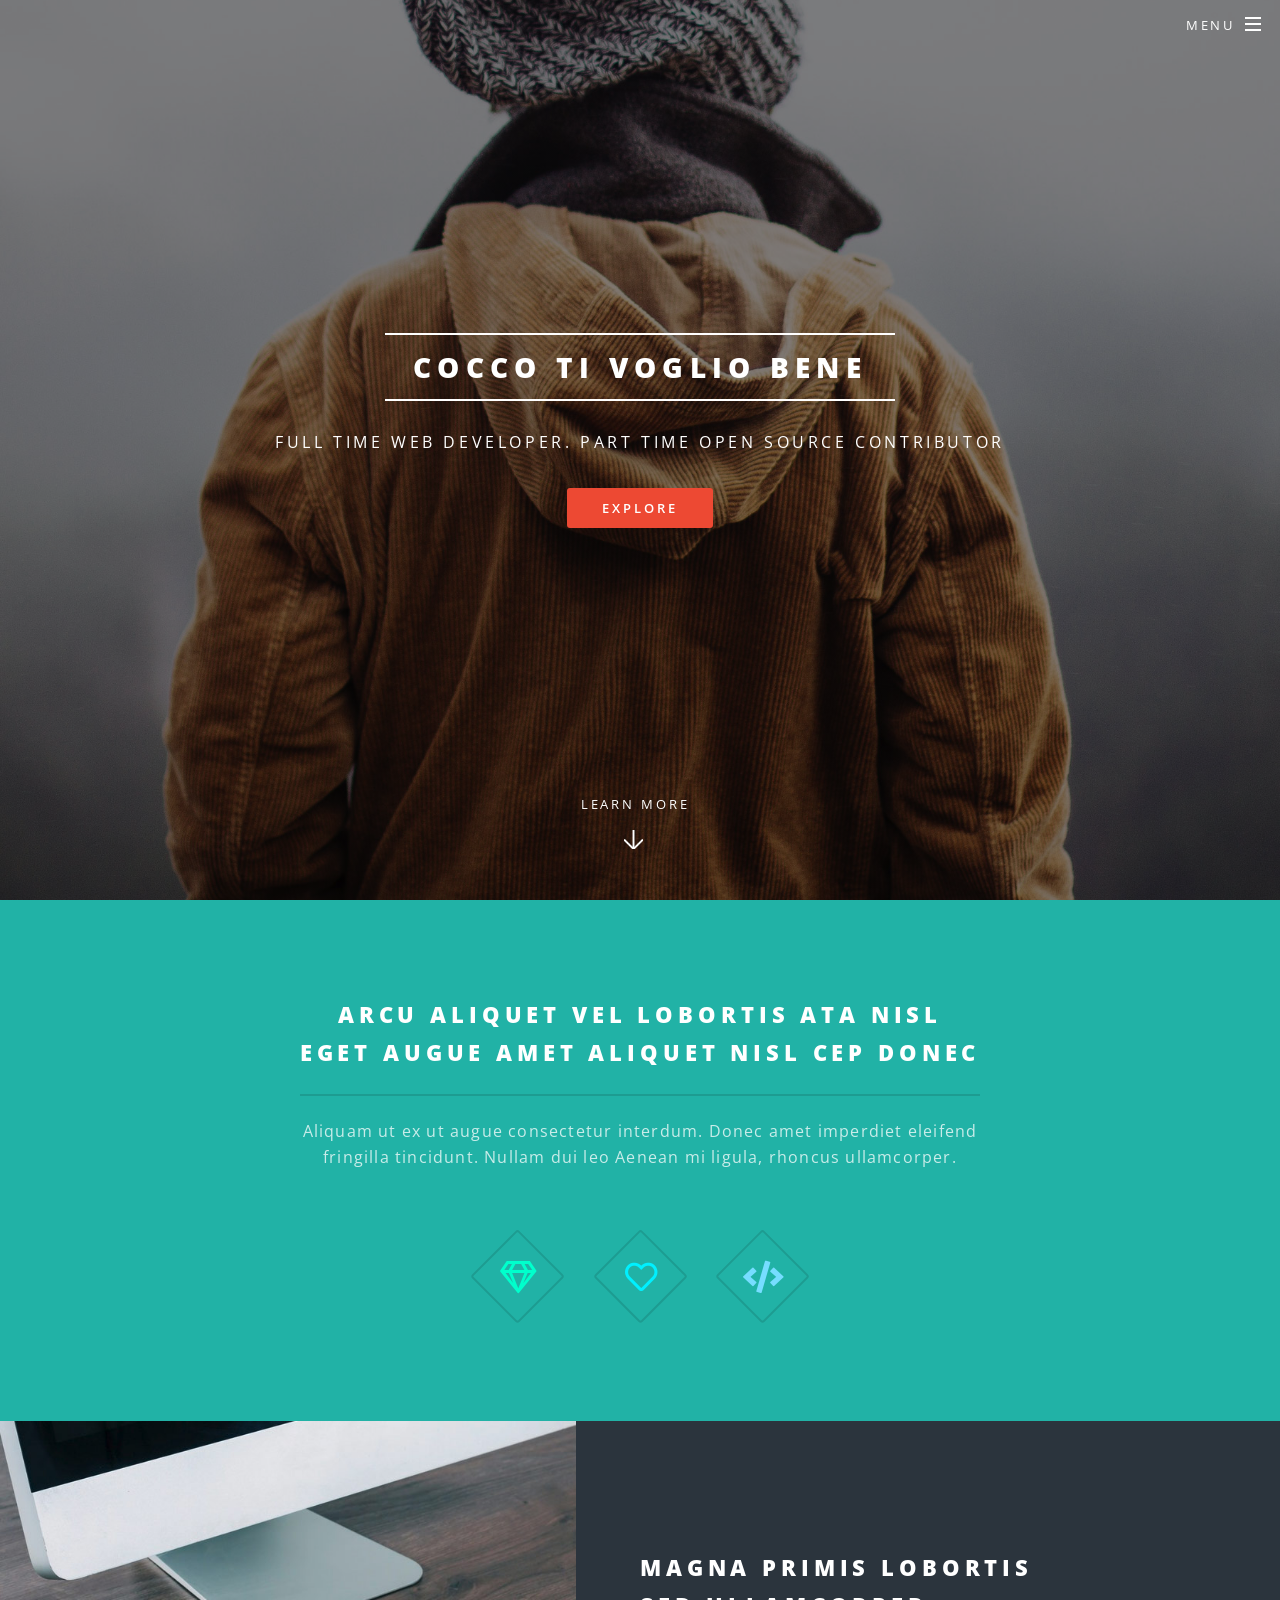
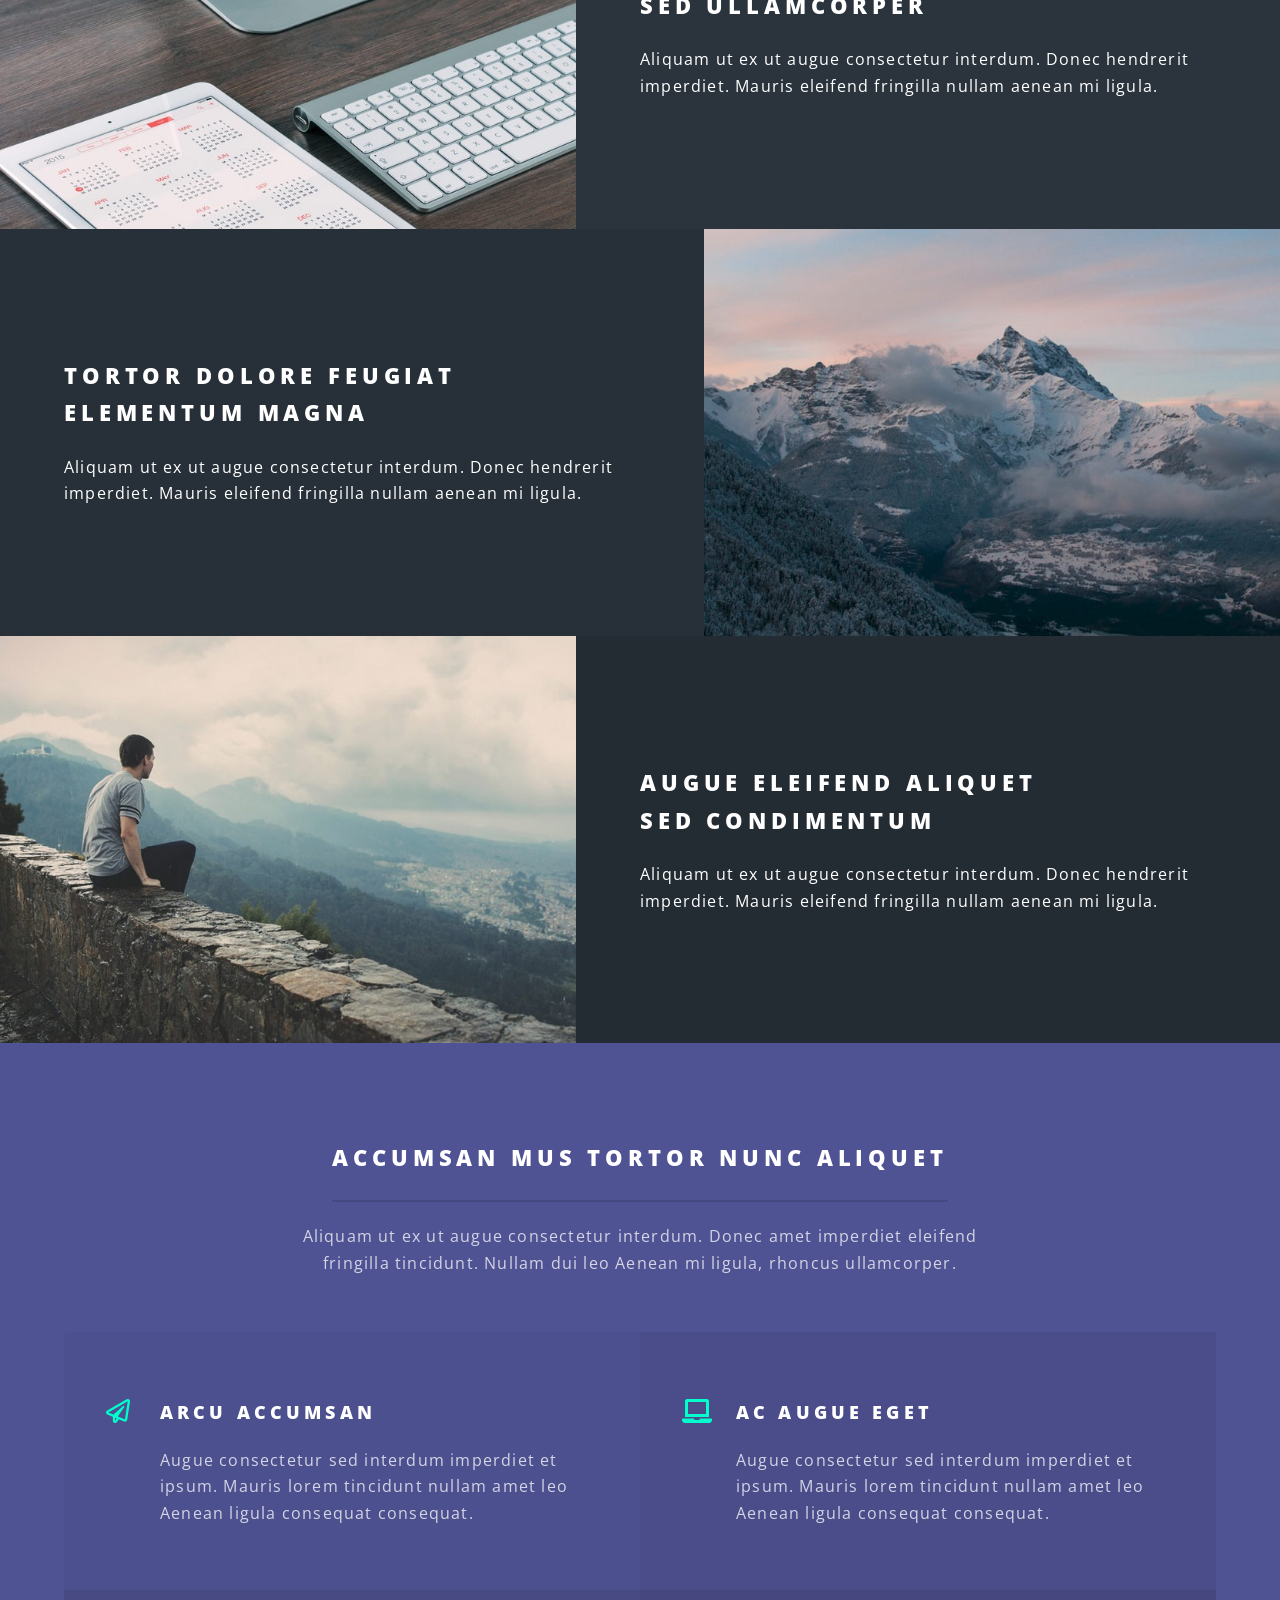
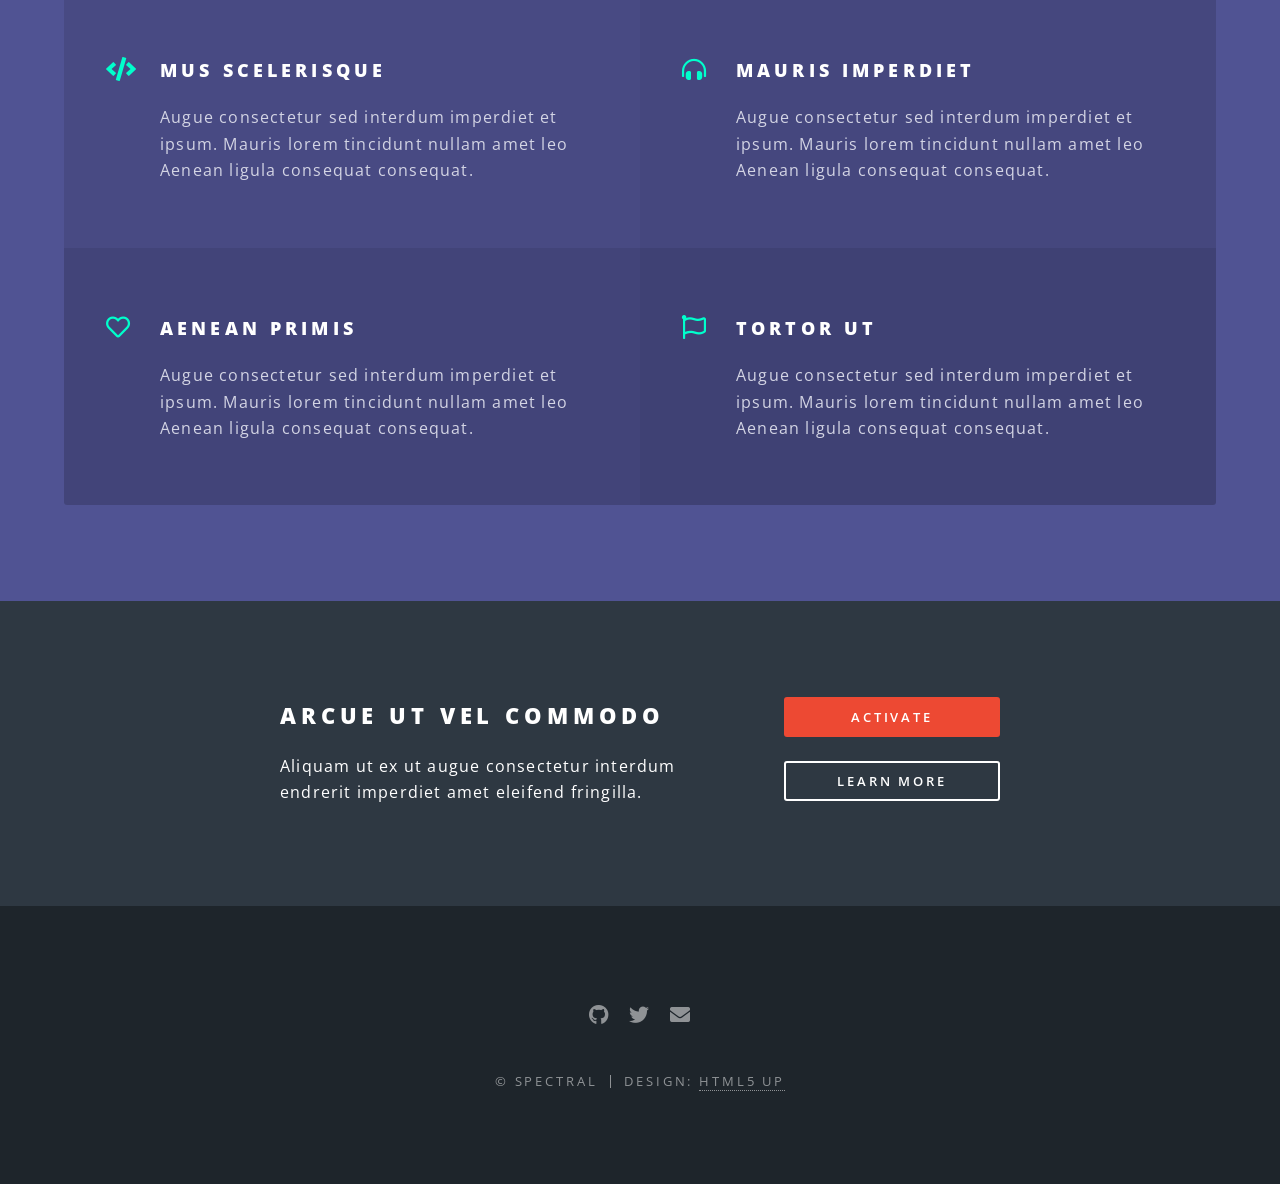
==== index.html @ c5cb14e3 "Initial Push" ====
<!DOCTYPE html><html lang="en"><head><meta charSet="utf-8"/><meta http-equiv="x-ua-compatible" content="ie=edge"/><meta name="viewport" content="width=device-width, initial-scale=1, shrink-to-fit=no"/><meta name="generator" content="Gatsby 4.24.7"/><meta data-react-helmet="true" name="description" content="Spectral"/><meta data-react-helmet="true" name="keywords" content="site, web"/><meta name="theme-color" content="#663399"/><style data-href="/styles.93752e3e2583a4806362.css" data-identity="gatsby-global-css">@import url(https://fonts.googleapis.com/css?family=Open+Sans:400,400italic,600,600italic,800,800italic);
/*!
 * Font Awesome Free 5.9.0 by @fontawesome - https://fontawesome.com
 * License - https://fontawesome.com/license/free (Icons: CC BY 4.0, Fonts: SIL OFL 1.1, Code: MIT License)
 */.fa,.fab,.fal,.far,.fas{-moz-osx-font-smoothing:grayscale;-webkit-font-smoothing:antialiased;display:inline-block;font-style:normal;font-variant:normal;line-height:1;text-rendering:auto}.fa-lg{font-size:1.33333em;line-height:.75em;vertical-align:-.0667em}.fa-xs{font-size:.75em}.fa-sm{font-size:.875em}.fa-1x{font-size:1em}.fa-2x{font-size:2em}.fa-3x{font-size:3em}.fa-4x{font-size:4em}.fa-5x{font-size:5em}.fa-6x{font-size:6em}.fa-7x{font-size:7em}.fa-8x{font-size:8em}.fa-9x{font-size:9em}.fa-10x{font-size:10em}.fa-fw{text-align:center;width:1.25em}.fa-ul{list-style-type:none;margin-left:2.5em;padding-left:0}.fa-ul>li{position:relative}.fa-li{left:-2em;line-height:inherit;position:absolute;text-align:center;width:2em}.fa-border{border:.08em solid #eee;border-radius:.1em;padding:.2em .25em .15em}.fa-pull-left{float:left}.fa-pull-right{float:right}.fa.fa-pull-left,.fab.fa-pull-left,.fal.fa-pull-left,.far.fa-pull-left,.fas.fa-pull-left{margin-right:.3em}.fa.fa-pull-right,.fab.fa-pull-right,.fal.fa-pull-right,.far.fa-pull-right,.fas.fa-pull-right{margin-left:.3em}.fa-spin{animation:fa-spin 2s linear infinite}.fa-pulse{animation:fa-spin 1s steps(8) infinite}@keyframes fa-spin{0%{transform:rotate(0deg)}to{transform:rotate(1turn)}}.fa-rotate-90{-ms-filter:"progid:DXImageTransform.Microsoft.BasicImage(rotation=1)";transform:rotate(90deg)}.fa-rotate-180{-ms-filter:"progid:DXImageTransform.Microsoft.BasicImage(rotation=2)";transform:rotate(180deg)}.fa-rotate-270{-ms-filter:"progid:DXImageTransform.Microsoft.BasicImage(rotation=3)";transform:rotate(270deg)}.fa-flip-horizontal{-ms-filter:"progid:DXImageTransform.Microsoft.BasicImage(rotation=0, mirror=1)";transform:scaleX(-1)}.fa-flip-vertical{transform:scaleY(-1)}.fa-flip-both,.fa-flip-horizontal.fa-flip-vertical,.fa-flip-vertical{-ms-filter:"progid:DXImageTransform.Microsoft.BasicImage(rotation=2, mirror=1)"}.fa-flip-both,.fa-flip-horizontal.fa-flip-vertical{transform:scale(-1)}:root .fa-flip-both,:root .fa-flip-horizontal,:root .fa-flip-vertical,:root .fa-rotate-180,:root .fa-rotate-270,:root .fa-rotate-90{filter:none}.fa-stack{display:inline-block;height:2em;line-height:2em;position:relative;vertical-align:middle;width:2.5em}.fa-stack-1x,.fa-stack-2x{left:0;position:absolute;text-align:center;width:100%}.fa-stack-1x{line-height:inherit}.fa-stack-2x{font-size:2em}.fa-inverse{color:#fff}.fa-500px:before{content:"\f26e"}.fa-accessible-icon:before{content:"\f368"}.fa-accusoft:before{content:"\f369"}.fa-acquisitions-incorporated:before{content:"\f6af"}.fa-ad:before{content:"\f641"}.fa-address-book:before{content:"\f2b9"}.fa-address-card:before{content:"\f2bb"}.fa-adjust:before{content:"\f042"}.fa-adn:before{content:"\f170"}.fa-adobe:before{content:"\f778"}.fa-adversal:before{content:"\f36a"}.fa-affiliatetheme:before{content:"\f36b"}.fa-air-freshener:before{content:"\f5d0"}.fa-airbnb:before{content:"\f834"}.fa-algolia:before{content:"\f36c"}.fa-align-center:before{content:"\f037"}.fa-align-justify:before{content:"\f039"}.fa-align-left:before{content:"\f036"}.fa-align-right:before{content:"\f038"}.fa-alipay:before{content:"\f642"}.fa-allergies:before{content:"\f461"}.fa-amazon:before{content:"\f270"}.fa-amazon-pay:before{content:"\f42c"}.fa-ambulance:before{content:"\f0f9"}.fa-american-sign-language-interpreting:before{content:"\f2a3"}.fa-amilia:before{content:"\f36d"}.fa-anchor:before{content:"\f13d"}.fa-android:before{content:"\f17b"}.fa-angellist:before{content:"\f209"}.fa-angle-double-down:before{content:"\f103"}.fa-angle-double-left:before{content:"\f100"}.fa-angle-double-right:before{content:"\f101"}.fa-angle-double-up:before{content:"\f102"}.fa-angle-down:before{content:"\f107"}.fa-angle-left:before{content:"\f104"}.fa-angle-right:before{content:"\f105"}.fa-angle-up:before{content:"\f106"}.fa-angry:before{content:"\f556"}.fa-angrycreative:before{content:"\f36e"}.fa-angular:before{content:"\f420"}.fa-ankh:before{content:"\f644"}.fa-app-store:before{content:"\f36f"}.fa-app-store-ios:before{content:"\f370"}.fa-apper:before{content:"\f371"}.fa-apple:before{content:"\f179"}.fa-apple-alt:before{content:"\f5d1"}.fa-apple-pay:before{content:"\f415"}.fa-archive:before{content:"\f187"}.fa-archway:before{content:"\f557"}.fa-arrow-alt-circle-down:before{content:"\f358"}.fa-arrow-alt-circle-left:before{content:"\f359"}.fa-arrow-alt-circle-right:before{content:"\f35a"}.fa-arrow-alt-circle-up:before{content:"\f35b"}.fa-arrow-circle-down:before{content:"\f0ab"}.fa-arrow-circle-left:before{content:"\f0a8"}.fa-arrow-circle-right:before{content:"\f0a9"}.fa-arrow-circle-up:before{content:"\f0aa"}.fa-arrow-down:before{content:"\f063"}.fa-arrow-left:before{content:"\f060"}.fa-arrow-right:before{content:"\f061"}.fa-arrow-up:before{content:"\f062"}.fa-arrows-alt:before{content:"\f0b2"}.fa-arrows-alt-h:before{content:"\f337"}.fa-arrows-alt-v:before{content:"\f338"}.fa-artstation:before{content:"\f77a"}.fa-assistive-listening-systems:before{content:"\f2a2"}.fa-asterisk:before{content:"\f069"}.fa-asymmetrik:before{content:"\f372"}.fa-at:before{content:"\f1fa"}.fa-atlas:before{content:"\f558"}.fa-atlassian:before{content:"\f77b"}.fa-atom:before{content:"\f5d2"}.fa-audible:before{content:"\f373"}.fa-audio-description:before{content:"\f29e"}.fa-autoprefixer:before{content:"\f41c"}.fa-avianex:before{content:"\f374"}.fa-aviato:before{content:"\f421"}.fa-award:before{content:"\f559"}.fa-aws:before{content:"\f375"}.fa-baby:before{content:"\f77c"}.fa-baby-carriage:before{content:"\f77d"}.fa-backspace:before{content:"\f55a"}.fa-backward:before{content:"\f04a"}.fa-bacon:before{content:"\f7e5"}.fa-balance-scale:before{content:"\f24e"}.fa-balance-scale-left:before{content:"\f515"}.fa-balance-scale-right:before{content:"\f516"}.fa-ban:before{content:"\f05e"}.fa-band-aid:before{content:"\f462"}.fa-bandcamp:before{content:"\f2d5"}.fa-barcode:before{content:"\f02a"}.fa-bars:before{content:"\f0c9"}.fa-baseball-ball:before{content:"\f433"}.fa-basketball-ball:before{content:"\f434"}.fa-bath:before{content:"\f2cd"}.fa-battery-empty:before{content:"\f244"}.fa-battery-full:before{content:"\f240"}.fa-battery-half:before{content:"\f242"}.fa-battery-quarter:before{content:"\f243"}.fa-battery-three-quarters:before{content:"\f241"}.fa-battle-net:before{content:"\f835"}.fa-bed:before{content:"\f236"}.fa-beer:before{content:"\f0fc"}.fa-behance:before{content:"\f1b4"}.fa-behance-square:before{content:"\f1b5"}.fa-bell:before{content:"\f0f3"}.fa-bell-slash:before{content:"\f1f6"}.fa-bezier-curve:before{content:"\f55b"}.fa-bible:before{content:"\f647"}.fa-bicycle:before{content:"\f206"}.fa-biking:before{content:"\f84a"}.fa-bimobject:before{content:"\f378"}.fa-binoculars:before{content:"\f1e5"}.fa-biohazard:before{content:"\f780"}.fa-birthday-cake:before{content:"\f1fd"}.fa-bitbucket:before{content:"\f171"}.fa-bitcoin:before{content:"\f379"}.fa-bity:before{content:"\f37a"}.fa-black-tie:before{content:"\f27e"}.fa-blackberry:before{content:"\f37b"}.fa-blender:before{content:"\f517"}.fa-blender-phone:before{content:"\f6b6"}.fa-blind:before{content:"\f29d"}.fa-blog:before{content:"\f781"}.fa-blogger:before{content:"\f37c"}.fa-blogger-b:before{content:"\f37d"}.fa-bluetooth:before{content:"\f293"}.fa-bluetooth-b:before{content:"\f294"}.fa-bold:before{content:"\f032"}.fa-bolt:before{content:"\f0e7"}.fa-bomb:before{content:"\f1e2"}.fa-bone:before{content:"\f5d7"}.fa-bong:before{content:"\f55c"}.fa-book:before{content:"\f02d"}.fa-book-dead:before{content:"\f6b7"}.fa-book-medical:before{content:"\f7e6"}.fa-book-open:before{content:"\f518"}.fa-book-reader:before{content:"\f5da"}.fa-bookmark:before{content:"\f02e"}.fa-bootstrap:before{content:"\f836"}.fa-border-all:before{content:"\f84c"}.fa-border-none:before{content:"\f850"}.fa-border-style:before{content:"\f853"}.fa-bowling-ball:before{content:"\f436"}.fa-box:before{content:"\f466"}.fa-box-open:before{content:"\f49e"}.fa-boxes:before{content:"\f468"}.fa-braille:before{content:"\f2a1"}.fa-brain:before{content:"\f5dc"}.fa-bread-slice:before{content:"\f7ec"}.fa-briefcase:before{content:"\f0b1"}.fa-briefcase-medical:before{content:"\f469"}.fa-broadcast-tower:before{content:"\f519"}.fa-broom:before{content:"\f51a"}.fa-brush:before{content:"\f55d"}.fa-btc:before{content:"\f15a"}.fa-buffer:before{content:"\f837"}.fa-bug:before{content:"\f188"}.fa-building:before{content:"\f1ad"}.fa-bullhorn:before{content:"\f0a1"}.fa-bullseye:before{content:"\f140"}.fa-burn:before{content:"\f46a"}.fa-buromobelexperte:before{content:"\f37f"}.fa-bus:before{content:"\f207"}.fa-bus-alt:before{content:"\f55e"}.fa-business-time:before{content:"\f64a"}.fa-buysellads:before{content:"\f20d"}.fa-calculator:before{content:"\f1ec"}.fa-calendar:before{content:"\f133"}.fa-calendar-alt:before{content:"\f073"}.fa-calendar-check:before{content:"\f274"}.fa-calendar-day:before{content:"\f783"}.fa-calendar-minus:before{content:"\f272"}.fa-calendar-plus:before{content:"\f271"}.fa-calendar-times:before{content:"\f273"}.fa-calendar-week:before{content:"\f784"}.fa-camera:before{content:"\f030"}.fa-camera-retro:before{content:"\f083"}.fa-campground:before{content:"\f6bb"}.fa-canadian-maple-leaf:before{content:"\f785"}.fa-candy-cane:before{content:"\f786"}.fa-cannabis:before{content:"\f55f"}.fa-capsules:before{content:"\f46b"}.fa-car:before{content:"\f1b9"}.fa-car-alt:before{content:"\f5de"}.fa-car-battery:before{content:"\f5df"}.fa-car-crash:before{content:"\f5e1"}.fa-car-side:before{content:"\f5e4"}.fa-caret-down:before{content:"\f0d7"}.fa-caret-left:before{content:"\f0d9"}.fa-caret-right:before{content:"\f0da"}.fa-caret-square-down:before{content:"\f150"}.fa-caret-square-left:before{content:"\f191"}.fa-caret-square-right:before{content:"\f152"}.fa-caret-square-up:before{content:"\f151"}.fa-caret-up:before{content:"\f0d8"}.fa-carrot:before{content:"\f787"}.fa-cart-arrow-down:before{content:"\f218"}.fa-cart-plus:before{content:"\f217"}.fa-cash-register:before{content:"\f788"}.fa-cat:before{content:"\f6be"}.fa-cc-amazon-pay:before{content:"\f42d"}.fa-cc-amex:before{content:"\f1f3"}.fa-cc-apple-pay:before{content:"\f416"}.fa-cc-diners-club:before{content:"\f24c"}.fa-cc-discover:before{content:"\f1f2"}.fa-cc-jcb:before{content:"\f24b"}.fa-cc-mastercard:before{content:"\f1f1"}.fa-cc-paypal:before{content:"\f1f4"}.fa-cc-stripe:before{content:"\f1f5"}.fa-cc-visa:before{content:"\f1f0"}.fa-centercode:before{content:"\f380"}.fa-centos:before{content:"\f789"}.fa-certificate:before{content:"\f0a3"}.fa-chair:before{content:"\f6c0"}.fa-chalkboard:before{content:"\f51b"}.fa-chalkboard-teacher:before{content:"\f51c"}.fa-charging-station:before{content:"\f5e7"}.fa-chart-area:before{content:"\f1fe"}.fa-chart-bar:before{content:"\f080"}.fa-chart-line:before{content:"\f201"}.fa-chart-pie:before{content:"\f200"}.fa-check:before{content:"\f00c"}.fa-check-circle:before{content:"\f058"}.fa-check-double:before{content:"\f560"}.fa-check-square:before{content:"\f14a"}.fa-cheese:before{content:"\f7ef"}.fa-chess:before{content:"\f439"}.fa-chess-bishop:before{content:"\f43a"}.fa-chess-board:before{content:"\f43c"}.fa-chess-king:before{content:"\f43f"}.fa-chess-knight:before{content:"\f441"}.fa-chess-pawn:before{content:"\f443"}.fa-chess-queen:before{content:"\f445"}.fa-chess-rook:before{content:"\f447"}.fa-chevron-circle-down:before{content:"\f13a"}.fa-chevron-circle-left:before{content:"\f137"}.fa-chevron-circle-right:before{content:"\f138"}.fa-chevron-circle-up:before{content:"\f139"}.fa-chevron-down:before{content:"\f078"}.fa-chevron-left:before{content:"\f053"}.fa-chevron-right:before{content:"\f054"}.fa-chevron-up:before{content:"\f077"}.fa-child:before{content:"\f1ae"}.fa-chrome:before{content:"\f268"}.fa-chromecast:before{content:"\f838"}.fa-church:before{content:"\f51d"}.fa-circle:before{content:"\f111"}.fa-circle-notch:before{content:"\f1ce"}.fa-city:before{content:"\f64f"}.fa-clinic-medical:before{content:"\f7f2"}.fa-clipboard:before{content:"\f328"}.fa-clipboard-check:before{content:"\f46c"}.fa-clipboard-list:before{content:"\f46d"}.fa-clock:before{content:"\f017"}.fa-clone:before{content:"\f24d"}.fa-closed-captioning:before{content:"\f20a"}.fa-cloud:before{content:"\f0c2"}.fa-cloud-download-alt:before{content:"\f381"}.fa-cloud-meatball:before{content:"\f73b"}.fa-cloud-moon:before{content:"\f6c3"}.fa-cloud-moon-rain:before{content:"\f73c"}.fa-cloud-rain:before{content:"\f73d"}.fa-cloud-showers-heavy:before{content:"\f740"}.fa-cloud-sun:before{content:"\f6c4"}.fa-cloud-sun-rain:before{content:"\f743"}.fa-cloud-upload-alt:before{content:"\f382"}.fa-cloudscale:before{content:"\f383"}.fa-cloudsmith:before{content:"\f384"}.fa-cloudversify:before{content:"\f385"}.fa-cocktail:before{content:"\f561"}.fa-code:before{content:"\f121"}.fa-code-branch:before{content:"\f126"}.fa-codepen:before{content:"\f1cb"}.fa-codiepie:before{content:"\f284"}.fa-coffee:before{content:"\f0f4"}.fa-cog:before{content:"\f013"}.fa-cogs:before{content:"\f085"}.fa-coins:before{content:"\f51e"}.fa-columns:before{content:"\f0db"}.fa-comment:before{content:"\f075"}.fa-comment-alt:before{content:"\f27a"}.fa-comment-dollar:before{content:"\f651"}.fa-comment-dots:before{content:"\f4ad"}.fa-comment-medical:before{content:"\f7f5"}.fa-comment-slash:before{content:"\f4b3"}.fa-comments:before{content:"\f086"}.fa-comments-dollar:before{content:"\f653"}.fa-compact-disc:before{content:"\f51f"}.fa-compass:before{content:"\f14e"}.fa-compress:before{content:"\f066"}.fa-compress-arrows-alt:before{content:"\f78c"}.fa-concierge-bell:before{content:"\f562"}.fa-confluence:before{content:"\f78d"}.fa-connectdevelop:before{content:"\f20e"}.fa-contao:before{content:"\f26d"}.fa-cookie:before{content:"\f563"}.fa-cookie-bite:before{content:"\f564"}.fa-copy:before{content:"\f0c5"}.fa-copyright:before{content:"\f1f9"}.fa-couch:before{content:"\f4b8"}.fa-cpanel:before{content:"\f388"}.fa-creative-commons:before{content:"\f25e"}.fa-creative-commons-by:before{content:"\f4e7"}.fa-creative-commons-nc:before{content:"\f4e8"}.fa-creative-commons-nc-eu:before{content:"\f4e9"}.fa-creative-commons-nc-jp:before{content:"\f4ea"}.fa-creative-commons-nd:before{content:"\f4eb"}.fa-creative-commons-pd:before{content:"\f4ec"}.fa-creative-commons-pd-alt:before{content:"\f4ed"}.fa-creative-commons-remix:before{content:"\f4ee"}.fa-creative-commons-sa:before{content:"\f4ef"}.fa-creative-commons-sampling:before{content:"\f4f0"}.fa-creative-commons-sampling-plus:before{content:"\f4f1"}.fa-creative-commons-share:before{content:"\f4f2"}.fa-creative-commons-zero:before{content:"\f4f3"}.fa-credit-card:before{content:"\f09d"}.fa-critical-role:before{content:"\f6c9"}.fa-crop:before{content:"\f125"}.fa-crop-alt:before{content:"\f565"}.fa-cross:before{content:"\f654"}.fa-crosshairs:before{content:"\f05b"}.fa-crow:before{content:"\f520"}.fa-crown:before{content:"\f521"}.fa-crutch:before{content:"\f7f7"}.fa-css3:before{content:"\f13c"}.fa-css3-alt:before{content:"\f38b"}.fa-cube:before{content:"\f1b2"}.fa-cubes:before{content:"\f1b3"}.fa-cut:before{content:"\f0c4"}.fa-cuttlefish:before{content:"\f38c"}.fa-d-and-d:before{content:"\f38d"}.fa-d-and-d-beyond:before{content:"\f6ca"}.fa-dashcube:before{content:"\f210"}.fa-database:before{content:"\f1c0"}.fa-deaf:before{content:"\f2a4"}.fa-delicious:before{content:"\f1a5"}.fa-democrat:before{content:"\f747"}.fa-deploydog:before{content:"\f38e"}.fa-deskpro:before{content:"\f38f"}.fa-desktop:before{content:"\f108"}.fa-dev:before{content:"\f6cc"}.fa-deviantart:before{content:"\f1bd"}.fa-dharmachakra:before{content:"\f655"}.fa-dhl:before{content:"\f790"}.fa-diagnoses:before{content:"\f470"}.fa-diaspora:before{content:"\f791"}.fa-dice:before{content:"\f522"}.fa-dice-d20:before{content:"\f6cf"}.fa-dice-d6:before{content:"\f6d1"}.fa-dice-five:before{content:"\f523"}.fa-dice-four:before{content:"\f524"}.fa-dice-one:before{content:"\f525"}.fa-dice-six:before{content:"\f526"}.fa-dice-three:before{content:"\f527"}.fa-dice-two:before{content:"\f528"}.fa-digg:before{content:"\f1a6"}.fa-digital-ocean:before{content:"\f391"}.fa-digital-tachograph:before{content:"\f566"}.fa-directions:before{content:"\f5eb"}.fa-discord:before{content:"\f392"}.fa-discourse:before{content:"\f393"}.fa-divide:before{content:"\f529"}.fa-dizzy:before{content:"\f567"}.fa-dna:before{content:"\f471"}.fa-dochub:before{content:"\f394"}.fa-docker:before{content:"\f395"}.fa-dog:before{content:"\f6d3"}.fa-dollar-sign:before{content:"\f155"}.fa-dolly:before{content:"\f472"}.fa-dolly-flatbed:before{content:"\f474"}.fa-donate:before{content:"\f4b9"}.fa-door-closed:before{content:"\f52a"}.fa-door-open:before{content:"\f52b"}.fa-dot-circle:before{content:"\f192"}.fa-dove:before{content:"\f4ba"}.fa-download:before{content:"\f019"}.fa-draft2digital:before{content:"\f396"}.fa-drafting-compass:before{content:"\f568"}.fa-dragon:before{content:"\f6d5"}.fa-draw-polygon:before{content:"\f5ee"}.fa-dribbble:before{content:"\f17d"}.fa-dribbble-square:before{content:"\f397"}.fa-dropbox:before{content:"\f16b"}.fa-drum:before{content:"\f569"}.fa-drum-steelpan:before{content:"\f56a"}.fa-drumstick-bite:before{content:"\f6d7"}.fa-drupal:before{content:"\f1a9"}.fa-dumbbell:before{content:"\f44b"}.fa-dumpster:before{content:"\f793"}.fa-dumpster-fire:before{content:"\f794"}.fa-dungeon:before{content:"\f6d9"}.fa-dyalog:before{content:"\f399"}.fa-earlybirds:before{content:"\f39a"}.fa-ebay:before{content:"\f4f4"}.fa-edge:before{content:"\f282"}.fa-edit:before{content:"\f044"}.fa-egg:before{content:"\f7fb"}.fa-eject:before{content:"\f052"}.fa-elementor:before{content:"\f430"}.fa-ellipsis-h:before{content:"\f141"}.fa-ellipsis-v:before{content:"\f142"}.fa-ello:before{content:"\f5f1"}.fa-ember:before{content:"\f423"}.fa-empire:before{content:"\f1d1"}.fa-envelope:before{content:"\f0e0"}.fa-envelope-open:before{content:"\f2b6"}.fa-envelope-open-text:before{content:"\f658"}.fa-envelope-square:before{content:"\f199"}.fa-envira:before{content:"\f299"}.fa-equals:before{content:"\f52c"}.fa-eraser:before{content:"\f12d"}.fa-erlang:before{content:"\f39d"}.fa-ethereum:before{content:"\f42e"}.fa-ethernet:before{content:"\f796"}.fa-etsy:before{content:"\f2d7"}.fa-euro-sign:before{content:"\f153"}.fa-evernote:before{content:"\f839"}.fa-exchange-alt:before{content:"\f362"}.fa-exclamation:before{content:"\f12a"}.fa-exclamation-circle:before{content:"\f06a"}.fa-exclamation-triangle:before{content:"\f071"}.fa-expand:before{content:"\f065"}.fa-expand-arrows-alt:before{content:"\f31e"}.fa-expeditedssl:before{content:"\f23e"}.fa-external-link-alt:before{content:"\f35d"}.fa-external-link-square-alt:before{content:"\f360"}.fa-eye:before{content:"\f06e"}.fa-eye-dropper:before{content:"\f1fb"}.fa-eye-slash:before{content:"\f070"}.fa-facebook:before{content:"\f09a"}.fa-facebook-f:before{content:"\f39e"}.fa-facebook-messenger:before{content:"\f39f"}.fa-facebook-square:before{content:"\f082"}.fa-fan:before{content:"\f863"}.fa-fantasy-flight-games:before{content:"\f6dc"}.fa-fast-backward:before{content:"\f049"}.fa-fast-forward:before{content:"\f050"}.fa-fax:before{content:"\f1ac"}.fa-feather:before{content:"\f52d"}.fa-feather-alt:before{content:"\f56b"}.fa-fedex:before{content:"\f797"}.fa-fedora:before{content:"\f798"}.fa-female:before{content:"\f182"}.fa-fighter-jet:before{content:"\f0fb"}.fa-figma:before{content:"\f799"}.fa-file:before{content:"\f15b"}.fa-file-alt:before{content:"\f15c"}.fa-file-archive:before{content:"\f1c6"}.fa-file-audio:before{content:"\f1c7"}.fa-file-code:before{content:"\f1c9"}.fa-file-contract:before{content:"\f56c"}.fa-file-csv:before{content:"\f6dd"}.fa-file-download:before{content:"\f56d"}.fa-file-excel:before{content:"\f1c3"}.fa-file-export:before{content:"\f56e"}.fa-file-image:before{content:"\f1c5"}.fa-file-import:before{content:"\f56f"}.fa-file-invoice:before{content:"\f570"}.fa-file-invoice-dollar:before{content:"\f571"}.fa-file-medical:before{content:"\f477"}.fa-file-medical-alt:before{content:"\f478"}.fa-file-pdf:before{content:"\f1c1"}.fa-file-powerpoint:before{content:"\f1c4"}.fa-file-prescription:before{content:"\f572"}.fa-file-signature:before{content:"\f573"}.fa-file-upload:before{content:"\f574"}.fa-file-video:before{content:"\f1c8"}.fa-file-word:before{content:"\f1c2"}.fa-fill:before{content:"\f575"}.fa-fill-drip:before{content:"\f576"}.fa-film:before{content:"\f008"}.fa-filter:before{content:"\f0b0"}.fa-fingerprint:before{content:"\f577"}.fa-fire:before{content:"\f06d"}.fa-fire-alt:before{content:"\f7e4"}.fa-fire-extinguisher:before{content:"\f134"}.fa-firefox:before{content:"\f269"}.fa-first-aid:before{content:"\f479"}.fa-first-order:before{content:"\f2b0"}.fa-first-order-alt:before{content:"\f50a"}.fa-firstdraft:before{content:"\f3a1"}.fa-fish:before{content:"\f578"}.fa-fist-raised:before{content:"\f6de"}.fa-flag:before{content:"\f024"}.fa-flag-checkered:before{content:"\f11e"}.fa-flag-usa:before{content:"\f74d"}.fa-flask:before{content:"\f0c3"}.fa-flickr:before{content:"\f16e"}.fa-flipboard:before{content:"\f44d"}.fa-flushed:before{content:"\f579"}.fa-fly:before{content:"\f417"}.fa-folder:before{content:"\f07b"}.fa-folder-minus:before{content:"\f65d"}.fa-folder-open:before{content:"\f07c"}.fa-folder-plus:before{content:"\f65e"}.fa-font:before{content:"\f031"}.fa-font-awesome:before{content:"\f2b4"}.fa-font-awesome-alt:before{content:"\f35c"}.fa-font-awesome-flag:before{content:"\f425"}.fa-font-awesome-logo-full:before{content:"\f4e6"}.fa-fonticons:before{content:"\f280"}.fa-fonticons-fi:before{content:"\f3a2"}.fa-football-ball:before{content:"\f44e"}.fa-fort-awesome:before{content:"\f286"}.fa-fort-awesome-alt:before{content:"\f3a3"}.fa-forumbee:before{content:"\f211"}.fa-forward:before{content:"\f04e"}.fa-foursquare:before{content:"\f180"}.fa-free-code-camp:before{content:"\f2c5"}.fa-freebsd:before{content:"\f3a4"}.fa-frog:before{content:"\f52e"}.fa-frown:before{content:"\f119"}.fa-frown-open:before{content:"\f57a"}.fa-fulcrum:before{content:"\f50b"}.fa-funnel-dollar:before{content:"\f662"}.fa-futbol:before{content:"\f1e3"}.fa-galactic-republic:before{content:"\f50c"}.fa-galactic-senate:before{content:"\f50d"}.fa-gamepad:before{content:"\f11b"}.fa-gas-pump:before{content:"\f52f"}.fa-gavel:before{content:"\f0e3"}.fa-gem:before{content:"\f3a5"}.fa-genderless:before{content:"\f22d"}.fa-get-pocket:before{content:"\f265"}.fa-gg:before{content:"\f260"}.fa-gg-circle:before{content:"\f261"}.fa-ghost:before{content:"\f6e2"}.fa-gift:before{content:"\f06b"}.fa-gifts:before{content:"\f79c"}.fa-git:before{content:"\f1d3"}.fa-git-alt:before{content:"\f841"}.fa-git-square:before{content:"\f1d2"}.fa-github:before{content:"\f09b"}.fa-github-alt:before{content:"\f113"}.fa-github-square:before{content:"\f092"}.fa-gitkraken:before{content:"\f3a6"}.fa-gitlab:before{content:"\f296"}.fa-gitter:before{content:"\f426"}.fa-glass-cheers:before{content:"\f79f"}.fa-glass-martini:before{content:"\f000"}.fa-glass-martini-alt:before{content:"\f57b"}.fa-glass-whiskey:before{content:"\f7a0"}.fa-glasses:before{content:"\f530"}.fa-glide:before{content:"\f2a5"}.fa-glide-g:before{content:"\f2a6"}.fa-globe:before{content:"\f0ac"}.fa-globe-africa:before{content:"\f57c"}.fa-globe-americas:before{content:"\f57d"}.fa-globe-asia:before{content:"\f57e"}.fa-globe-europe:before{content:"\f7a2"}.fa-gofore:before{content:"\f3a7"}.fa-golf-ball:before{content:"\f450"}.fa-goodreads:before{content:"\f3a8"}.fa-goodreads-g:before{content:"\f3a9"}.fa-google:before{content:"\f1a0"}.fa-google-drive:before{content:"\f3aa"}.fa-google-play:before{content:"\f3ab"}.fa-google-plus:before{content:"\f2b3"}.fa-google-plus-g:before{content:"\f0d5"}.fa-google-plus-square:before{content:"\f0d4"}.fa-google-wallet:before{content:"\f1ee"}.fa-gopuram:before{content:"\f664"}.fa-graduation-cap:before{content:"\f19d"}.fa-gratipay:before{content:"\f184"}.fa-grav:before{content:"\f2d6"}.fa-greater-than:before{content:"\f531"}.fa-greater-than-equal:before{content:"\f532"}.fa-grimace:before{content:"\f57f"}.fa-grin:before{content:"\f580"}.fa-grin-alt:before{content:"\f581"}.fa-grin-beam:before{content:"\f582"}.fa-grin-beam-sweat:before{content:"\f583"}.fa-grin-hearts:before{content:"\f584"}.fa-grin-squint:before{content:"\f585"}.fa-grin-squint-tears:before{content:"\f586"}.fa-grin-stars:before{content:"\f587"}.fa-grin-tears:before{content:"\f588"}.fa-grin-tongue:before{content:"\f589"}.fa-grin-tongue-squint:before{content:"\f58a"}.fa-grin-tongue-wink:before{content:"\f58b"}.fa-grin-wink:before{content:"\f58c"}.fa-grip-horizontal:before{content:"\f58d"}.fa-grip-lines:before{content:"\f7a4"}.fa-grip-lines-vertical:before{content:"\f7a5"}.fa-grip-vertical:before{content:"\f58e"}.fa-gripfire:before{content:"\f3ac"}.fa-grunt:before{content:"\f3ad"}.fa-guitar:before{content:"\f7a6"}.fa-gulp:before{content:"\f3ae"}.fa-h-square:before{content:"\f0fd"}.fa-hacker-news:before{content:"\f1d4"}.fa-hacker-news-square:before{content:"\f3af"}.fa-hackerrank:before{content:"\f5f7"}.fa-hamburger:before{content:"\f805"}.fa-hammer:before{content:"\f6e3"}.fa-hamsa:before{content:"\f665"}.fa-hand-holding:before{content:"\f4bd"}.fa-hand-holding-heart:before{content:"\f4be"}.fa-hand-holding-usd:before{content:"\f4c0"}.fa-hand-lizard:before{content:"\f258"}.fa-hand-middle-finger:before{content:"\f806"}.fa-hand-paper:before{content:"\f256"}.fa-hand-peace:before{content:"\f25b"}.fa-hand-point-down:before{content:"\f0a7"}.fa-hand-point-left:before{content:"\f0a5"}.fa-hand-point-right:before{content:"\f0a4"}.fa-hand-point-up:before{content:"\f0a6"}.fa-hand-pointer:before{content:"\f25a"}.fa-hand-rock:before{content:"\f255"}.fa-hand-scissors:before{content:"\f257"}.fa-hand-spock:before{content:"\f259"}.fa-hands:before{content:"\f4c2"}.fa-hands-helping:before{content:"\f4c4"}.fa-handshake:before{content:"\f2b5"}.fa-hanukiah:before{content:"\f6e6"}.fa-hard-hat:before{content:"\f807"}.fa-hashtag:before{content:"\f292"}.fa-hat-wizard:before{content:"\f6e8"}.fa-haykal:before{content:"\f666"}.fa-hdd:before{content:"\f0a0"}.fa-heading:before{content:"\f1dc"}.fa-headphones:before{content:"\f025"}.fa-headphones-alt:before{content:"\f58f"}.fa-headset:before{content:"\f590"}.fa-heart:before{content:"\f004"}.fa-heart-broken:before{content:"\f7a9"}.fa-heartbeat:before{content:"\f21e"}.fa-helicopter:before{content:"\f533"}.fa-highlighter:before{content:"\f591"}.fa-hiking:before{content:"\f6ec"}.fa-hippo:before{content:"\f6ed"}.fa-hips:before{content:"\f452"}.fa-hire-a-helper:before{content:"\f3b0"}.fa-history:before{content:"\f1da"}.fa-hockey-puck:before{content:"\f453"}.fa-holly-berry:before{content:"\f7aa"}.fa-home:before{content:"\f015"}.fa-hooli:before{content:"\f427"}.fa-hornbill:before{content:"\f592"}.fa-horse:before{content:"\f6f0"}.fa-horse-head:before{content:"\f7ab"}.fa-hospital:before{content:"\f0f8"}.fa-hospital-alt:before{content:"\f47d"}.fa-hospital-symbol:before{content:"\f47e"}.fa-hot-tub:before{content:"\f593"}.fa-hotdog:before{content:"\f80f"}.fa-hotel:before{content:"\f594"}.fa-hotjar:before{content:"\f3b1"}.fa-hourglass:before{content:"\f254"}.fa-hourglass-end:before{content:"\f253"}.fa-hourglass-half:before{content:"\f252"}.fa-hourglass-start:before{content:"\f251"}.fa-house-damage:before{content:"\f6f1"}.fa-houzz:before{content:"\f27c"}.fa-hryvnia:before{content:"\f6f2"}.fa-html5:before{content:"\f13b"}.fa-hubspot:before{content:"\f3b2"}.fa-i-cursor:before{content:"\f246"}.fa-ice-cream:before{content:"\f810"}.fa-icicles:before{content:"\f7ad"}.fa-icons:before{content:"\f86d"}.fa-id-badge:before{content:"\f2c1"}.fa-id-card:before{content:"\f2c2"}.fa-id-card-alt:before{content:"\f47f"}.fa-igloo:before{content:"\f7ae"}.fa-image:before{content:"\f03e"}.fa-images:before{content:"\f302"}.fa-imdb:before{content:"\f2d8"}.fa-inbox:before{content:"\f01c"}.fa-indent:before{content:"\f03c"}.fa-industry:before{content:"\f275"}.fa-infinity:before{content:"\f534"}.fa-info:before{content:"\f129"}.fa-info-circle:before{content:"\f05a"}.fa-instagram:before{content:"\f16d"}.fa-intercom:before{content:"\f7af"}.fa-internet-explorer:before{content:"\f26b"}.fa-invision:before{content:"\f7b0"}.fa-ioxhost:before{content:"\f208"}.fa-italic:before{content:"\f033"}.fa-itch-io:before{content:"\f83a"}.fa-itunes:before{content:"\f3b4"}.fa-itunes-note:before{content:"\f3b5"}.fa-java:before{content:"\f4e4"}.fa-jedi:before{content:"\f669"}.fa-jedi-order:before{content:"\f50e"}.fa-jenkins:before{content:"\f3b6"}.fa-jira:before{content:"\f7b1"}.fa-joget:before{content:"\f3b7"}.fa-joint:before{content:"\f595"}.fa-joomla:before{content:"\f1aa"}.fa-journal-whills:before{content:"\f66a"}.fa-js:before{content:"\f3b8"}.fa-js-square:before{content:"\f3b9"}.fa-jsfiddle:before{content:"\f1cc"}.fa-kaaba:before{content:"\f66b"}.fa-kaggle:before{content:"\f5fa"}.fa-key:before{content:"\f084"}.fa-keybase:before{content:"\f4f5"}.fa-keyboard:before{content:"\f11c"}.fa-keycdn:before{content:"\f3ba"}.fa-khanda:before{content:"\f66d"}.fa-kickstarter:before{content:"\f3bb"}.fa-kickstarter-k:before{content:"\f3bc"}.fa-kiss:before{content:"\f596"}.fa-kiss-beam:before{content:"\f597"}.fa-kiss-wink-heart:before{content:"\f598"}.fa-kiwi-bird:before{content:"\f535"}.fa-korvue:before{content:"\f42f"}.fa-landmark:before{content:"\f66f"}.fa-language:before{content:"\f1ab"}.fa-laptop:before{content:"\f109"}.fa-laptop-code:before{content:"\f5fc"}.fa-laptop-medical:before{content:"\f812"}.fa-laravel:before{content:"\f3bd"}.fa-lastfm:before{content:"\f202"}.fa-lastfm-square:before{content:"\f203"}.fa-laugh:before{content:"\f599"}.fa-laugh-beam:before{content:"\f59a"}.fa-laugh-squint:before{content:"\f59b"}.fa-laugh-wink:before{content:"\f59c"}.fa-layer-group:before{content:"\f5fd"}.fa-leaf:before{content:"\f06c"}.fa-leanpub:before{content:"\f212"}.fa-lemon:before{content:"\f094"}.fa-less:before{content:"\f41d"}.fa-less-than:before{content:"\f536"}.fa-less-than-equal:before{content:"\f537"}.fa-level-down-alt:before{content:"\f3be"}.fa-level-up-alt:before{content:"\f3bf"}.fa-life-ring:before{content:"\f1cd"}.fa-lightbulb:before{content:"\f0eb"}.fa-line:before{content:"\f3c0"}.fa-link:before{content:"\f0c1"}.fa-linkedin:before{content:"\f08c"}.fa-linkedin-in:before{content:"\f0e1"}.fa-linode:before{content:"\f2b8"}.fa-linux:before{content:"\f17c"}.fa-lira-sign:before{content:"\f195"}.fa-list:before{content:"\f03a"}.fa-list-alt:before{content:"\f022"}.fa-list-ol:before{content:"\f0cb"}.fa-list-ul:before{content:"\f0ca"}.fa-location-arrow:before{content:"\f124"}.fa-lock:before{content:"\f023"}.fa-lock-open:before{content:"\f3c1"}.fa-long-arrow-alt-down:before{content:"\f309"}.fa-long-arrow-alt-left:before{content:"\f30a"}.fa-long-arrow-alt-right:before{content:"\f30b"}.fa-long-arrow-alt-up:before{content:"\f30c"}.fa-low-vision:before{content:"\f2a8"}.fa-luggage-cart:before{content:"\f59d"}.fa-lyft:before{content:"\f3c3"}.fa-magento:before{content:"\f3c4"}.fa-magic:before{content:"\f0d0"}.fa-magnet:before{content:"\f076"}.fa-mail-bulk:before{content:"\f674"}.fa-mailchimp:before{content:"\f59e"}.fa-male:before{content:"\f183"}.fa-mandalorian:before{content:"\f50f"}.fa-map:before{content:"\f279"}.fa-map-marked:before{content:"\f59f"}.fa-map-marked-alt:before{content:"\f5a0"}.fa-map-marker:before{content:"\f041"}.fa-map-marker-alt:before{content:"\f3c5"}.fa-map-pin:before{content:"\f276"}.fa-map-signs:before{content:"\f277"}.fa-markdown:before{content:"\f60f"}.fa-marker:before{content:"\f5a1"}.fa-mars:before{content:"\f222"}.fa-mars-double:before{content:"\f227"}.fa-mars-stroke:before{content:"\f229"}.fa-mars-stroke-h:before{content:"\f22b"}.fa-mars-stroke-v:before{content:"\f22a"}.fa-mask:before{content:"\f6fa"}.fa-mastodon:before{content:"\f4f6"}.fa-maxcdn:before{content:"\f136"}.fa-medal:before{content:"\f5a2"}.fa-medapps:before{content:"\f3c6"}.fa-medium:before{content:"\f23a"}.fa-medium-m:before{content:"\f3c7"}.fa-medkit:before{content:"\f0fa"}.fa-medrt:before{content:"\f3c8"}.fa-meetup:before{content:"\f2e0"}.fa-megaport:before{content:"\f5a3"}.fa-meh:before{content:"\f11a"}.fa-meh-blank:before{content:"\f5a4"}.fa-meh-rolling-eyes:before{content:"\f5a5"}.fa-memory:before{content:"\f538"}.fa-mendeley:before{content:"\f7b3"}.fa-menorah:before{content:"\f676"}.fa-mercury:before{content:"\f223"}.fa-meteor:before{content:"\f753"}.fa-microchip:before{content:"\f2db"}.fa-microphone:before{content:"\f130"}.fa-microphone-alt:before{content:"\f3c9"}.fa-microphone-alt-slash:before{content:"\f539"}.fa-microphone-slash:before{content:"\f131"}.fa-microscope:before{content:"\f610"}.fa-microsoft:before{content:"\f3ca"}.fa-minus:before{content:"\f068"}.fa-minus-circle:before{content:"\f056"}.fa-minus-square:before{content:"\f146"}.fa-mitten:before{content:"\f7b5"}.fa-mix:before{content:"\f3cb"}.fa-mixcloud:before{content:"\f289"}.fa-mizuni:before{content:"\f3cc"}.fa-mobile:before{content:"\f10b"}.fa-mobile-alt:before{content:"\f3cd"}.fa-modx:before{content:"\f285"}.fa-monero:before{content:"\f3d0"}.fa-money-bill:before{content:"\f0d6"}.fa-money-bill-alt:before{content:"\f3d1"}.fa-money-bill-wave:before{content:"\f53a"}.fa-money-bill-wave-alt:before{content:"\f53b"}.fa-money-check:before{content:"\f53c"}.fa-money-check-alt:before{content:"\f53d"}.fa-monument:before{content:"\f5a6"}.fa-moon:before{content:"\f186"}.fa-mortar-pestle:before{content:"\f5a7"}.fa-mosque:before{content:"\f678"}.fa-motorcycle:before{content:"\f21c"}.fa-mountain:before{content:"\f6fc"}.fa-mouse-pointer:before{content:"\f245"}.fa-mug-hot:before{content:"\f7b6"}.fa-music:before{content:"\f001"}.fa-napster:before{content:"\f3d2"}.fa-neos:before{content:"\f612"}.fa-network-wired:before{content:"\f6ff"}.fa-neuter:before{content:"\f22c"}.fa-newspaper:before{content:"\f1ea"}.fa-nimblr:before{content:"\f5a8"}.fa-node:before{content:"\f419"}.fa-node-js:before{content:"\f3d3"}.fa-not-equal:before{content:"\f53e"}.fa-notes-medical:before{content:"\f481"}.fa-npm:before{content:"\f3d4"}.fa-ns8:before{content:"\f3d5"}.fa-nutritionix:before{content:"\f3d6"}.fa-object-group:before{content:"\f247"}.fa-object-ungroup:before{content:"\f248"}.fa-odnoklassniki:before{content:"\f263"}.fa-odnoklassniki-square:before{content:"\f264"}.fa-oil-can:before{content:"\f613"}.fa-old-republic:before{content:"\f510"}.fa-om:before{content:"\f679"}.fa-opencart:before{content:"\f23d"}.fa-openid:before{content:"\f19b"}.fa-opera:before{content:"\f26a"}.fa-optin-monster:before{content:"\f23c"}.fa-osi:before{content:"\f41a"}.fa-otter:before{content:"\f700"}.fa-outdent:before{content:"\f03b"}.fa-page4:before{content:"\f3d7"}.fa-pagelines:before{content:"\f18c"}.fa-pager:before{content:"\f815"}.fa-paint-brush:before{content:"\f1fc"}.fa-paint-roller:before{content:"\f5aa"}.fa-palette:before{content:"\f53f"}.fa-palfed:before{content:"\f3d8"}.fa-pallet:before{content:"\f482"}.fa-paper-plane:before{content:"\f1d8"}.fa-paperclip:before{content:"\f0c6"}.fa-parachute-box:before{content:"\f4cd"}.fa-paragraph:before{content:"\f1dd"}.fa-parking:before{content:"\f540"}.fa-passport:before{content:"\f5ab"}.fa-pastafarianism:before{content:"\f67b"}.fa-paste:before{content:"\f0ea"}.fa-patreon:before{content:"\f3d9"}.fa-pause:before{content:"\f04c"}.fa-pause-circle:before{content:"\f28b"}.fa-paw:before{content:"\f1b0"}.fa-paypal:before{content:"\f1ed"}.fa-peace:before{content:"\f67c"}.fa-pen:before{content:"\f304"}.fa-pen-alt:before{content:"\f305"}.fa-pen-fancy:before{content:"\f5ac"}.fa-pen-nib:before{content:"\f5ad"}.fa-pen-square:before{content:"\f14b"}.fa-pencil-alt:before{content:"\f303"}.fa-pencil-ruler:before{content:"\f5ae"}.fa-penny-arcade:before{content:"\f704"}.fa-people-carry:before{content:"\f4ce"}.fa-pepper-hot:before{content:"\f816"}.fa-percent:before{content:"\f295"}.fa-percentage:before{content:"\f541"}.fa-periscope:before{content:"\f3da"}.fa-person-booth:before{content:"\f756"}.fa-phabricator:before{content:"\f3db"}.fa-phoenix-framework:before{content:"\f3dc"}.fa-phoenix-squadron:before{content:"\f511"}.fa-phone:before{content:"\f095"}.fa-phone-alt:before{content:"\f879"}.fa-phone-slash:before{content:"\f3dd"}.fa-phone-square:before{content:"\f098"}.fa-phone-square-alt:before{content:"\f87b"}.fa-phone-volume:before{content:"\f2a0"}.fa-photo-video:before{content:"\f87c"}.fa-php:before{content:"\f457"}.fa-pied-piper:before{content:"\f2ae"}.fa-pied-piper-alt:before{content:"\f1a8"}.fa-pied-piper-hat:before{content:"\f4e5"}.fa-pied-piper-pp:before{content:"\f1a7"}.fa-piggy-bank:before{content:"\f4d3"}.fa-pills:before{content:"\f484"}.fa-pinterest:before{content:"\f0d2"}.fa-pinterest-p:before{content:"\f231"}.fa-pinterest-square:before{content:"\f0d3"}.fa-pizza-slice:before{content:"\f818"}.fa-place-of-worship:before{content:"\f67f"}.fa-plane:before{content:"\f072"}.fa-plane-arrival:before{content:"\f5af"}.fa-plane-departure:before{content:"\f5b0"}.fa-play:before{content:"\f04b"}.fa-play-circle:before{content:"\f144"}.fa-playstation:before{content:"\f3df"}.fa-plug:before{content:"\f1e6"}.fa-plus:before{content:"\f067"}.fa-plus-circle:before{content:"\f055"}.fa-plus-square:before{content:"\f0fe"}.fa-podcast:before{content:"\f2ce"}.fa-poll:before{content:"\f681"}.fa-poll-h:before{content:"\f682"}.fa-poo:before{content:"\f2fe"}.fa-poo-storm:before{content:"\f75a"}.fa-poop:before{content:"\f619"}.fa-portrait:before{content:"\f3e0"}.fa-pound-sign:before{content:"\f154"}.fa-power-off:before{content:"\f011"}.fa-pray:before{content:"\f683"}.fa-praying-hands:before{content:"\f684"}.fa-prescription:before{content:"\f5b1"}.fa-prescription-bottle:before{content:"\f485"}.fa-prescription-bottle-alt:before{content:"\f486"}.fa-print:before{content:"\f02f"}.fa-procedures:before{content:"\f487"}.fa-product-hunt:before{content:"\f288"}.fa-project-diagram:before{content:"\f542"}.fa-pushed:before{content:"\f3e1"}.fa-puzzle-piece:before{content:"\f12e"}.fa-python:before{content:"\f3e2"}.fa-qq:before{content:"\f1d6"}.fa-qrcode:before{content:"\f029"}.fa-question:before{content:"\f128"}.fa-question-circle:before{content:"\f059"}.fa-quidditch:before{content:"\f458"}.fa-quinscape:before{content:"\f459"}.fa-quora:before{content:"\f2c4"}.fa-quote-left:before{content:"\f10d"}.fa-quote-right:before{content:"\f10e"}.fa-quran:before{content:"\f687"}.fa-r-project:before{content:"\f4f7"}.fa-radiation:before{content:"\f7b9"}.fa-radiation-alt:before{content:"\f7ba"}.fa-rainbow:before{content:"\f75b"}.fa-random:before{content:"\f074"}.fa-raspberry-pi:before{content:"\f7bb"}.fa-ravelry:before{content:"\f2d9"}.fa-react:before{content:"\f41b"}.fa-reacteurope:before{content:"\f75d"}.fa-readme:before{content:"\f4d5"}.fa-rebel:before{content:"\f1d0"}.fa-receipt:before{content:"\f543"}.fa-recycle:before{content:"\f1b8"}.fa-red-river:before{content:"\f3e3"}.fa-reddit:before{content:"\f1a1"}.fa-reddit-alien:before{content:"\f281"}.fa-reddit-square:before{content:"\f1a2"}.fa-redhat:before{content:"\f7bc"}.fa-redo:before{content:"\f01e"}.fa-redo-alt:before{content:"\f2f9"}.fa-registered:before{content:"\f25d"}.fa-remove-format:before{content:"\f87d"}.fa-renren:before{content:"\f18b"}.fa-reply:before{content:"\f3e5"}.fa-reply-all:before{content:"\f122"}.fa-replyd:before{content:"\f3e6"}.fa-republican:before{content:"\f75e"}.fa-researchgate:before{content:"\f4f8"}.fa-resolving:before{content:"\f3e7"}.fa-restroom:before{content:"\f7bd"}.fa-retweet:before{content:"\f079"}.fa-rev:before{content:"\f5b2"}.fa-ribbon:before{content:"\f4d6"}.fa-ring:before{content:"\f70b"}.fa-road:before{content:"\f018"}.fa-robot:before{content:"\f544"}.fa-rocket:before{content:"\f135"}.fa-rocketchat:before{content:"\f3e8"}.fa-rockrms:before{content:"\f3e9"}.fa-route:before{content:"\f4d7"}.fa-rss:before{content:"\f09e"}.fa-rss-square:before{content:"\f143"}.fa-ruble-sign:before{content:"\f158"}.fa-ruler:before{content:"\f545"}.fa-ruler-combined:before{content:"\f546"}.fa-ruler-horizontal:before{content:"\f547"}.fa-ruler-vertical:before{content:"\f548"}.fa-running:before{content:"\f70c"}.fa-rupee-sign:before{content:"\f156"}.fa-sad-cry:before{content:"\f5b3"}.fa-sad-tear:before{content:"\f5b4"}.fa-safari:before{content:"\f267"}.fa-salesforce:before{content:"\f83b"}.fa-sass:before{content:"\f41e"}.fa-satellite:before{content:"\f7bf"}.fa-satellite-dish:before{content:"\f7c0"}.fa-save:before{content:"\f0c7"}.fa-schlix:before{content:"\f3ea"}.fa-school:before{content:"\f549"}.fa-screwdriver:before{content:"\f54a"}.fa-scribd:before{content:"\f28a"}.fa-scroll:before{content:"\f70e"}.fa-sd-card:before{content:"\f7c2"}.fa-search:before{content:"\f002"}.fa-search-dollar:before{content:"\f688"}.fa-search-location:before{content:"\f689"}.fa-search-minus:before{content:"\f010"}.fa-search-plus:before{content:"\f00e"}.fa-searchengin:before{content:"\f3eb"}.fa-seedling:before{content:"\f4d8"}.fa-sellcast:before{content:"\f2da"}.fa-sellsy:before{content:"\f213"}.fa-server:before{content:"\f233"}.fa-servicestack:before{content:"\f3ec"}.fa-shapes:before{content:"\f61f"}.fa-share:before{content:"\f064"}.fa-share-alt:before{content:"\f1e0"}.fa-share-alt-square:before{content:"\f1e1"}.fa-share-square:before{content:"\f14d"}.fa-shekel-sign:before{content:"\f20b"}.fa-shield-alt:before{content:"\f3ed"}.fa-ship:before{content:"\f21a"}.fa-shipping-fast:before{content:"\f48b"}.fa-shirtsinbulk:before{content:"\f214"}.fa-shoe-prints:before{content:"\f54b"}.fa-shopping-bag:before{content:"\f290"}.fa-shopping-basket:before{content:"\f291"}.fa-shopping-cart:before{content:"\f07a"}.fa-shopware:before{content:"\f5b5"}.fa-shower:before{content:"\f2cc"}.fa-shuttle-van:before{content:"\f5b6"}.fa-sign:before{content:"\f4d9"}.fa-sign-in-alt:before{content:"\f2f6"}.fa-sign-language:before{content:"\f2a7"}.fa-sign-out-alt:before{content:"\f2f5"}.fa-signal:before{content:"\f012"}.fa-signature:before{content:"\f5b7"}.fa-sim-card:before{content:"\f7c4"}.fa-simplybuilt:before{content:"\f215"}.fa-sistrix:before{content:"\f3ee"}.fa-sitemap:before{content:"\f0e8"}.fa-sith:before{content:"\f512"}.fa-skating:before{content:"\f7c5"}.fa-sketch:before{content:"\f7c6"}.fa-skiing:before{content:"\f7c9"}.fa-skiing-nordic:before{content:"\f7ca"}.fa-skull:before{content:"\f54c"}.fa-skull-crossbones:before{content:"\f714"}.fa-skyatlas:before{content:"\f216"}.fa-skype:before{content:"\f17e"}.fa-slack:before{content:"\f198"}.fa-slack-hash:before{content:"\f3ef"}.fa-slash:before{content:"\f715"}.fa-sleigh:before{content:"\f7cc"}.fa-sliders-h:before{content:"\f1de"}.fa-slideshare:before{content:"\f1e7"}.fa-smile:before{content:"\f118"}.fa-smile-beam:before{content:"\f5b8"}.fa-smile-wink:before{content:"\f4da"}.fa-smog:before{content:"\f75f"}.fa-smoking:before{content:"\f48d"}.fa-smoking-ban:before{content:"\f54d"}.fa-sms:before{content:"\f7cd"}.fa-snapchat:before{content:"\f2ab"}.fa-snapchat-ghost:before{content:"\f2ac"}.fa-snapchat-square:before{content:"\f2ad"}.fa-snowboarding:before{content:"\f7ce"}.fa-snowflake:before{content:"\f2dc"}.fa-snowman:before{content:"\f7d0"}.fa-snowplow:before{content:"\f7d2"}.fa-socks:before{content:"\f696"}.fa-solar-panel:before{content:"\f5ba"}.fa-sort:before{content:"\f0dc"}.fa-sort-alpha-down:before{content:"\f15d"}.fa-sort-alpha-down-alt:before{content:"\f881"}.fa-sort-alpha-up:before{content:"\f15e"}.fa-sort-alpha-up-alt:before{content:"\f882"}.fa-sort-amount-down:before{content:"\f160"}.fa-sort-amount-down-alt:before{content:"\f884"}.fa-sort-amount-up:before{content:"\f161"}.fa-sort-amount-up-alt:before{content:"\f885"}.fa-sort-down:before{content:"\f0dd"}.fa-sort-numeric-down:before{content:"\f162"}.fa-sort-numeric-down-alt:before{content:"\f886"}.fa-sort-numeric-up:before{content:"\f163"}.fa-sort-numeric-up-alt:before{content:"\f887"}.fa-sort-up:before{content:"\f0de"}.fa-soundcloud:before{content:"\f1be"}.fa-sourcetree:before{content:"\f7d3"}.fa-spa:before{content:"\f5bb"}.fa-space-shuttle:before{content:"\f197"}.fa-speakap:before{content:"\f3f3"}.fa-speaker-deck:before{content:"\f83c"}.fa-spell-check:before{content:"\f891"}.fa-spider:before{content:"\f717"}.fa-spinner:before{content:"\f110"}.fa-splotch:before{content:"\f5bc"}.fa-spotify:before{content:"\f1bc"}.fa-spray-can:before{content:"\f5bd"}.fa-square:before{content:"\f0c8"}.fa-square-full:before{content:"\f45c"}.fa-square-root-alt:before{content:"\f698"}.fa-squarespace:before{content:"\f5be"}.fa-stack-exchange:before{content:"\f18d"}.fa-stack-overflow:before{content:"\f16c"}.fa-stackpath:before{content:"\f842"}.fa-stamp:before{content:"\f5bf"}.fa-star:before{content:"\f005"}.fa-star-and-crescent:before{content:"\f699"}.fa-star-half:before{content:"\f089"}.fa-star-half-alt:before{content:"\f5c0"}.fa-star-of-david:before{content:"\f69a"}.fa-star-of-life:before{content:"\f621"}.fa-staylinked:before{content:"\f3f5"}.fa-steam:before{content:"\f1b6"}.fa-steam-square:before{content:"\f1b7"}.fa-steam-symbol:before{content:"\f3f6"}.fa-step-backward:before{content:"\f048"}.fa-step-forward:before{content:"\f051"}.fa-stethoscope:before{content:"\f0f1"}.fa-sticker-mule:before{content:"\f3f7"}.fa-sticky-note:before{content:"\f249"}.fa-stop:before{content:"\f04d"}.fa-stop-circle:before{content:"\f28d"}.fa-stopwatch:before{content:"\f2f2"}.fa-store:before{content:"\f54e"}.fa-store-alt:before{content:"\f54f"}.fa-strava:before{content:"\f428"}.fa-stream:before{content:"\f550"}.fa-street-view:before{content:"\f21d"}.fa-strikethrough:before{content:"\f0cc"}.fa-stripe:before{content:"\f429"}.fa-stripe-s:before{content:"\f42a"}.fa-stroopwafel:before{content:"\f551"}.fa-studiovinari:before{content:"\f3f8"}.fa-stumbleupon:before{content:"\f1a4"}.fa-stumbleupon-circle:before{content:"\f1a3"}.fa-subscript:before{content:"\f12c"}.fa-subway:before{content:"\f239"}.fa-suitcase:before{content:"\f0f2"}.fa-suitcase-rolling:before{content:"\f5c1"}.fa-sun:before{content:"\f185"}.fa-superpowers:before{content:"\f2dd"}.fa-superscript:before{content:"\f12b"}.fa-supple:before{content:"\f3f9"}.fa-surprise:before{content:"\f5c2"}.fa-suse:before{content:"\f7d6"}.fa-swatchbook:before{content:"\f5c3"}.fa-swimmer:before{content:"\f5c4"}.fa-swimming-pool:before{content:"\f5c5"}.fa-symfony:before{content:"\f83d"}.fa-synagogue:before{content:"\f69b"}.fa-sync:before{content:"\f021"}.fa-sync-alt:before{content:"\f2f1"}.fa-syringe:before{content:"\f48e"}.fa-table:before{content:"\f0ce"}.fa-table-tennis:before{content:"\f45d"}.fa-tablet:before{content:"\f10a"}.fa-tablet-alt:before{content:"\f3fa"}.fa-tablets:before{content:"\f490"}.fa-tachometer-alt:before{content:"\f3fd"}.fa-tag:before{content:"\f02b"}.fa-tags:before{content:"\f02c"}.fa-tape:before{content:"\f4db"}.fa-tasks:before{content:"\f0ae"}.fa-taxi:before{content:"\f1ba"}.fa-teamspeak:before{content:"\f4f9"}.fa-teeth:before{content:"\f62e"}.fa-teeth-open:before{content:"\f62f"}.fa-telegram:before{content:"\f2c6"}.fa-telegram-plane:before{content:"\f3fe"}.fa-temperature-high:before{content:"\f769"}.fa-temperature-low:before{content:"\f76b"}.fa-tencent-weibo:before{content:"\f1d5"}.fa-tenge:before{content:"\f7d7"}.fa-terminal:before{content:"\f120"}.fa-text-height:before{content:"\f034"}.fa-text-width:before{content:"\f035"}.fa-th:before{content:"\f00a"}.fa-th-large:before{content:"\f009"}.fa-th-list:before{content:"\f00b"}.fa-the-red-yeti:before{content:"\f69d"}.fa-theater-masks:before{content:"\f630"}.fa-themeco:before{content:"\f5c6"}.fa-themeisle:before{content:"\f2b2"}.fa-thermometer:before{content:"\f491"}.fa-thermometer-empty:before{content:"\f2cb"}.fa-thermometer-full:before{content:"\f2c7"}.fa-thermometer-half:before{content:"\f2c9"}.fa-thermometer-quarter:before{content:"\f2ca"}.fa-thermometer-three-quarters:before{content:"\f2c8"}.fa-think-peaks:before{content:"\f731"}.fa-thumbs-down:before{content:"\f165"}.fa-thumbs-up:before{content:"\f164"}.fa-thumbtack:before{content:"\f08d"}.fa-ticket-alt:before{content:"\f3ff"}.fa-times:before{content:"\f00d"}.fa-times-circle:before{content:"\f057"}.fa-tint:before{content:"\f043"}.fa-tint-slash:before{content:"\f5c7"}.fa-tired:before{content:"\f5c8"}.fa-toggle-off:before{content:"\f204"}.fa-toggle-on:before{content:"\f205"}.fa-toilet:before{content:"\f7d8"}.fa-toilet-paper:before{content:"\f71e"}.fa-toolbox:before{content:"\f552"}.fa-tools:before{content:"\f7d9"}.fa-tooth:before{content:"\f5c9"}.fa-torah:before{content:"\f6a0"}.fa-torii-gate:before{content:"\f6a1"}.fa-tractor:before{content:"\f722"}.fa-trade-federation:before{content:"\f513"}.fa-trademark:before{content:"\f25c"}.fa-traffic-light:before{content:"\f637"}.fa-train:before{content:"\f238"}.fa-tram:before{content:"\f7da"}.fa-transgender:before{content:"\f224"}.fa-transgender-alt:before{content:"\f225"}.fa-trash:before{content:"\f1f8"}.fa-trash-alt:before{content:"\f2ed"}.fa-trash-restore:before{content:"\f829"}.fa-trash-restore-alt:before{content:"\f82a"}.fa-tree:before{content:"\f1bb"}.fa-trello:before{content:"\f181"}.fa-tripadvisor:before{content:"\f262"}.fa-trophy:before{content:"\f091"}.fa-truck:before{content:"\f0d1"}.fa-truck-loading:before{content:"\f4de"}.fa-truck-monster:before{content:"\f63b"}.fa-truck-moving:before{content:"\f4df"}.fa-truck-pickup:before{content:"\f63c"}.fa-tshirt:before{content:"\f553"}.fa-tty:before{content:"\f1e4"}.fa-tumblr:before{content:"\f173"}.fa-tumblr-square:before{content:"\f174"}.fa-tv:before{content:"\f26c"}.fa-twitch:before{content:"\f1e8"}.fa-twitter:before{content:"\f099"}.fa-twitter-square:before{content:"\f081"}.fa-typo3:before{content:"\f42b"}.fa-uber:before{content:"\f402"}.fa-ubuntu:before{content:"\f7df"}.fa-uikit:before{content:"\f403"}.fa-umbrella:before{content:"\f0e9"}.fa-umbrella-beach:before{content:"\f5ca"}.fa-underline:before{content:"\f0cd"}.fa-undo:before{content:"\f0e2"}.fa-undo-alt:before{content:"\f2ea"}.fa-uniregistry:before{content:"\f404"}.fa-universal-access:before{content:"\f29a"}.fa-university:before{content:"\f19c"}.fa-unlink:before{content:"\f127"}.fa-unlock:before{content:"\f09c"}.fa-unlock-alt:before{content:"\f13e"}.fa-untappd:before{content:"\f405"}.fa-upload:before{content:"\f093"}.fa-ups:before{content:"\f7e0"}.fa-usb:before{content:"\f287"}.fa-user:before{content:"\f007"}.fa-user-alt:before{content:"\f406"}.fa-user-alt-slash:before{content:"\f4fa"}.fa-user-astronaut:before{content:"\f4fb"}.fa-user-check:before{content:"\f4fc"}.fa-user-circle:before{content:"\f2bd"}.fa-user-clock:before{content:"\f4fd"}.fa-user-cog:before{content:"\f4fe"}.fa-user-edit:before{content:"\f4ff"}.fa-user-friends:before{content:"\f500"}.fa-user-graduate:before{content:"\f501"}.fa-user-injured:before{content:"\f728"}.fa-user-lock:before{content:"\f502"}.fa-user-md:before{content:"\f0f0"}.fa-user-minus:before{content:"\f503"}.fa-user-ninja:before{content:"\f504"}.fa-user-nurse:before{content:"\f82f"}.fa-user-plus:before{content:"\f234"}.fa-user-secret:before{content:"\f21b"}.fa-user-shield:before{content:"\f505"}.fa-user-slash:before{content:"\f506"}.fa-user-tag:before{content:"\f507"}.fa-user-tie:before{content:"\f508"}.fa-user-times:before{content:"\f235"}.fa-users:before{content:"\f0c0"}.fa-users-cog:before{content:"\f509"}.fa-usps:before{content:"\f7e1"}.fa-ussunnah:before{content:"\f407"}.fa-utensil-spoon:before{content:"\f2e5"}.fa-utensils:before{content:"\f2e7"}.fa-vaadin:before{content:"\f408"}.fa-vector-square:before{content:"\f5cb"}.fa-venus:before{content:"\f221"}.fa-venus-double:before{content:"\f226"}.fa-venus-mars:before{content:"\f228"}.fa-viacoin:before{content:"\f237"}.fa-viadeo:before{content:"\f2a9"}.fa-viadeo-square:before{content:"\f2aa"}.fa-vial:before{content:"\f492"}.fa-vials:before{content:"\f493"}.fa-viber:before{content:"\f409"}.fa-video:before{content:"\f03d"}.fa-video-slash:before{content:"\f4e2"}.fa-vihara:before{content:"\f6a7"}.fa-vimeo:before{content:"\f40a"}.fa-vimeo-square:before{content:"\f194"}.fa-vimeo-v:before{content:"\f27d"}.fa-vine:before{content:"\f1ca"}.fa-vk:before{content:"\f189"}.fa-vnv:before{content:"\f40b"}.fa-voicemail:before{content:"\f897"}.fa-volleyball-ball:before{content:"\f45f"}.fa-volume-down:before{content:"\f027"}.fa-volume-mute:before{content:"\f6a9"}.fa-volume-off:before{content:"\f026"}.fa-volume-up:before{content:"\f028"}.fa-vote-yea:before{content:"\f772"}.fa-vr-cardboard:before{content:"\f729"}.fa-vuejs:before{content:"\f41f"}.fa-walking:before{content:"\f554"}.fa-wallet:before{content:"\f555"}.fa-warehouse:before{content:"\f494"}.fa-water:before{content:"\f773"}.fa-wave-square:before{content:"\f83e"}.fa-waze:before{content:"\f83f"}.fa-weebly:before{content:"\f5cc"}.fa-weibo:before{content:"\f18a"}.fa-weight:before{content:"\f496"}.fa-weight-hanging:before{content:"\f5cd"}.fa-weixin:before{content:"\f1d7"}.fa-whatsapp:before{content:"\f232"}.fa-whatsapp-square:before{content:"\f40c"}.fa-wheelchair:before{content:"\f193"}.fa-whmcs:before{content:"\f40d"}.fa-wifi:before{content:"\f1eb"}.fa-wikipedia-w:before{content:"\f266"}.fa-wind:before{content:"\f72e"}.fa-window-close:before{content:"\f410"}.fa-window-maximize:before{content:"\f2d0"}.fa-window-minimize:before{content:"\f2d1"}.fa-window-restore:before{content:"\f2d2"}.fa-windows:before{content:"\f17a"}.fa-wine-bottle:before{content:"\f72f"}.fa-wine-glass:before{content:"\f4e3"}.fa-wine-glass-alt:before{content:"\f5ce"}.fa-wix:before{content:"\f5cf"}.fa-wizards-of-the-coast:before{content:"\f730"}.fa-wolf-pack-battalion:before{content:"\f514"}.fa-won-sign:before{content:"\f159"}.fa-wordpress:before{content:"\f19a"}.fa-wordpress-simple:before{content:"\f411"}.fa-wpbeginner:before{content:"\f297"}.fa-wpexplorer:before{content:"\f2de"}.fa-wpforms:before{content:"\f298"}.fa-wpressr:before{content:"\f3e4"}.fa-wrench:before{content:"\f0ad"}.fa-x-ray:before{content:"\f497"}.fa-xbox:before{content:"\f412"}.fa-xing:before{content:"\f168"}.fa-xing-square:before{content:"\f169"}.fa-y-combinator:before{content:"\f23b"}.fa-yahoo:before{content:"\f19e"}.fa-yammer:before{content:"\f840"}.fa-yandex:before{content:"\f413"}.fa-yandex-international:before{content:"\f414"}.fa-yarn:before{content:"\f7e3"}.fa-yelp:before{content:"\f1e9"}.fa-yen-sign:before{content:"\f157"}.fa-yin-yang:before{content:"\f6ad"}.fa-yoast:before{content:"\f2b1"}.fa-youtube:before{content:"\f167"}.fa-youtube-square:before{content:"\f431"}.fa-zhihu:before{content:"\f63f"}.sr-only{clip:rect(0,0,0,0);border:0;height:1px;margin:-1px;overflow:hidden;padding:0;position:absolute;width:1px}.sr-only-focusable:active,.sr-only-focusable:focus{clip:auto;height:auto;margin:0;overflow:visible;position:static;width:auto}@font-face{font-display:auto;font-family:Font Awesome\ 5 Brands;font-style:normal;font-weight:400;src:url(/static/fa-brands-400-85917bf21118aa3f2e149dd4b02924fe.eot);src:url(/static/fa-brands-400-85917bf21118aa3f2e149dd4b02924fe.eot?#iefix) format("embedded-opentype"),url(/static/fa-brands-400-dd7467859e54d3b9dae6f85b0a5e9daf.woff2) format("woff2"),url(/static/fa-brands-400-cac133c03011645ba509b366808cfce1.woff) format("woff"),url(/static/fa-brands-400-70150a2b3a50f84aff707541dc66edf7.ttf) format("truetype"),url(/static/fa-brands-400-83494ca2906755eeae18cc7fd4dba7fb.svg#fontawesome) format("svg")}.fab{font-family:Font Awesome\ 5 Brands}@font-face{font-display:auto;font-family:Font Awesome\ 5 Free;font-style:normal;font-weight:400;src:url(/static/fa-regular-400-6810be1da91e3f34493515246a804d9b.eot);src:url(/static/fa-regular-400-6810be1da91e3f34493515246a804d9b.eot?#iefix) format("embedded-opentype"),url(/static/fa-regular-400-a3f7358b4bd2b708c04d1d503393e3a0.woff2) format("woff2"),url(/static/fa-regular-400-8a7914c9eb0f44af5d33ba0de0138eb4.woff) format("woff"),url(/static/fa-regular-400-a3b4cd30799e10f5fbc2e220fd2f7098.ttf) format("truetype"),url(/static/fa-regular-400-024286359541b224631b59730a819695.svg#fontawesome) format("svg")}.far{font-weight:400}@font-face{font-display:auto;font-family:Font Awesome\ 5 Free;font-style:normal;font-weight:900;src:url(/static/fa-solid-900-2f6dbd9f998fa1413ff7091e0dab10d9.eot);src:url(/static/fa-solid-900-2f6dbd9f998fa1413ff7091e0dab10d9.eot?#iefix) format("embedded-opentype"),url(/static/fa-solid-900-acc6b6bf6c3214aeb3ef33fe323e8b12.woff2) format("woff2"),url(/static/fa-solid-900-e4efd599b7afce2f7b217396f46b2bb3.woff) format("woff"),url(/static/fa-solid-900-9b4d14a5508e9cc4ca886daa383451f8.ttf) format("truetype"),url(/static/fa-solid-900-c8a5f7410ef2a4d6398894d854f0ffa5.svg#fontawesome) format("svg")}.fa,.far,.fas{font-family:Font Awesome\ 5 Free}.fa,.fas{font-weight:900}a,abbr,acronym,address,applet,article,aside,audio,b,big,blockquote,body,canvas,caption,center,cite,code,dd,del,details,dfn,div,dl,dt,em,embed,fieldset,figcaption,figure,footer,form,h1,h2,h3,h4,h5,h6,header,hgroup,html,i,iframe,img,ins,kbd,label,legend,li,mark,menu,nav,object,ol,output,p,pre,q,ruby,s,samp,section,small,span,strike,strong,sub,summary,sup,table,tbody,td,tfoot,th,thead,time,tr,tt,u,ul,var,video{border:0;font-size:100%;font:inherit;margin:0;padding:0;vertical-align:baseline}article,aside,details,figcaption,figure,footer,header,hgroup,menu,nav,section{display:block}body{line-height:1}ol,ul{list-style:none}blockquote,q{quotes:none}blockquote:after,blockquote:before,q:after,q:before{content:"";content:none}table{border-collapse:collapse;border-spacing:0}body{-webkit-text-size-adjust:none}mark{background-color:transparent;color:inherit}input::-moz-focus-inner{border:0;padding:0}input,select,textarea{-webkit-appearance:none;appearance:none}html{box-sizing:border-box}*,:after,:before{box-sizing:inherit}.main-body,body{background:#2e3842}.main-body.is-preload *,.main-body.is-preload :after,.main-body.is-preload :before,body.is-preload *,body.is-preload :after,body.is-preload :before{-webkit-animation:none!important;animation:none!important;transition:none!important}body,input,select,textarea{color:#fff;font-family:Open Sans,Helvetica,sans-serif;font-size:15pt;font-weight:400;letter-spacing:.075em;line-height:1.65em}@media screen and (max-width:1680px){body,input,select,textarea{font-size:13pt}}@media screen and (max-width:1280px){body,input,select,textarea{font-size:12pt}}@media screen and (max-width:736px){body,input,select,textarea{font-size:11pt;letter-spacing:.0375em}}a{border-bottom:1px dotted;color:inherit;text-decoration:none;transition:color .2s ease,border-bottom-color .2s ease}a:hover{border-bottom-color:transparent}b,strong{color:#fff;font-weight:600}em,i{font-style:italic}p{margin:0 0 2em}h1,h2,h3,h4,h5,h6{color:#fff;font-weight:800;letter-spacing:.225em;line-height:1em;margin:0 0 1em;text-transform:uppercase}h1 a,h2 a,h3 a,h4 a,h5 a,h6 a{color:inherit;text-decoration:none}h2{font-size:1.35em;line-height:1.75em}@media screen and (max-width:736px){h2{font-size:1.1em;line-height:1.65em}}h3{font-size:1.15em;line-height:1.75em}@media screen and (max-width:736px){h3{font-size:1em;line-height:1.65em}}h4{font-size:1em}h4,h5{line-height:1.5em}h5{font-size:.8em}h6{font-size:.7em;line-height:1.5em}sub{top:.5em}sub,sup{font-size:.8em;position:relative}sup{top:-.5em}hr{border:0;border-bottom:2px solid #fff;margin:3em 0}hr.major{margin:4.5em 0}blockquote{border-left:4px solid #fff;font-style:italic;margin:0 0 2em;padding:.5em 0 .5em 2em}code{background:hsla(0,0%,56%,.25);border-radius:3px;letter-spacing:0;margin:0 .25em;padding:.25em .65em}code,pre{font-family:Courier New,monospace;font-size:.9em}pre{-webkit-overflow-scrolling:touch;margin:0 0 2em}pre code{display:block;line-height:1.75em;overflow-x:auto;padding:1em 1.5em}.align-left{text-align:left}.align-center{text-align:center}.align-right{text-align:right}.row{align-items:stretch;display:flex;flex-wrap:wrap}.row,.row>*{box-sizing:border-box}.row.gtr-uniform>*>:last-child{margin-bottom:0}.row.aln-left{justify-content:flex-start}.row.aln-center{justify-content:center}.row.aln-right{justify-content:flex-end}.row.aln-top{align-items:flex-start}.row.aln-middle{align-items:center}.row.aln-bottom{align-items:flex-end}.row>.imp{order:-1}.row>.col-1{width:8.3333333333%}.row>.off-1{margin-left:8.3333333333%}.row>.col-2{width:16.6666666667%}.row>.off-2{margin-left:16.6666666667%}.row>.col-3{width:25%}.row>.off-3{margin-left:25%}.row>.col-4{width:33.3333333333%}.row>.off-4{margin-left:33.3333333333%}.row>.col-5{width:41.6666666667%}.row>.off-5{margin-left:41.6666666667%}.row>.col-6{width:50%}.row>.off-6{margin-left:50%}.row>.col-7{width:58.3333333333%}.row>.off-7{margin-left:58.3333333333%}.row>.col-8{width:66.6666666667%}.row>.off-8{margin-left:66.6666666667%}.row>.col-9{width:75%}.row>.off-9{margin-left:75%}.row>.col-10{width:83.3333333333%}.row>.off-10{margin-left:83.3333333333%}.row>.col-11{width:91.6666666667%}.row>.off-11{margin-left:91.6666666667%}.row>.col-12{width:100%}.row>.off-12{margin-left:100%}.row.gtr-0{margin-left:0;margin-top:0}.row.gtr-0>*{padding:0}.row.gtr-0.gtr-uniform{margin-top:0}.row.gtr-0.gtr-uniform>*{padding-top:0}.row.gtr-25{margin-left:-.375em;margin-top:0}.row.gtr-25>*{padding:0 0 0 .375em}.row.gtr-25.gtr-uniform{margin-top:-.375em}.row.gtr-25.gtr-uniform>*{padding-top:.375em}.row.gtr-50{margin-left:-.75em;margin-top:0}.row.gtr-50>*{padding:0 0 0 .75em}.row.gtr-50.gtr-uniform{margin-top:-.75em}.row.gtr-50.gtr-uniform>*{padding-top:.75em}.row{margin-left:-1.5em;margin-top:0}.row>*{padding:0 0 0 1.5em}.row.gtr-uniform{margin-top:-1.5em}.row.gtr-uniform>*{padding-top:1.5em}.row.gtr-150{margin-left:-2.25em;margin-top:0}.row.gtr-150>*{padding:0 0 0 2.25em}.row.gtr-150.gtr-uniform{margin-top:-2.25em}.row.gtr-150.gtr-uniform>*{padding-top:2.25em}.row.gtr-200{margin-left:-3em;margin-top:0}.row.gtr-200>*{padding:0 0 0 3em}.row.gtr-200.gtr-uniform{margin-top:-3em}.row.gtr-200.gtr-uniform>*{padding-top:3em}@media screen and (max-width:1680px){.row{align-items:stretch;display:flex;flex-wrap:wrap}.row,.row>*{box-sizing:border-box}.row.gtr-uniform>*>:last-child{margin-bottom:0}.row.aln-left{justify-content:flex-start}.row.aln-center{justify-content:center}.row.aln-right{justify-content:flex-end}.row.aln-top{align-items:flex-start}.row.aln-middle{align-items:center}.row.aln-bottom{align-items:flex-end}.row>.imp-xlarge{order:-1}.row>.col-1-xlarge{width:8.3333333333%}.row>.off-1-xlarge{margin-left:8.3333333333%}.row>.col-2-xlarge{width:16.6666666667%}.row>.off-2-xlarge{margin-left:16.6666666667%}.row>.col-3-xlarge{width:25%}.row>.off-3-xlarge{margin-left:25%}.row>.col-4-xlarge{width:33.3333333333%}.row>.off-4-xlarge{margin-left:33.3333333333%}.row>.col-5-xlarge{width:41.6666666667%}.row>.off-5-xlarge{margin-left:41.6666666667%}.row>.col-6-xlarge{width:50%}.row>.off-6-xlarge{margin-left:50%}.row>.col-7-xlarge{width:58.3333333333%}.row>.off-7-xlarge{margin-left:58.3333333333%}.row>.col-8-xlarge{width:66.6666666667%}.row>.off-8-xlarge{margin-left:66.6666666667%}.row>.col-9-xlarge{width:75%}.row>.off-9-xlarge{margin-left:75%}.row>.col-10-xlarge{width:83.3333333333%}.row>.off-10-xlarge{margin-left:83.3333333333%}.row>.col-11-xlarge{width:91.6666666667%}.row>.off-11-xlarge{margin-left:91.6666666667%}.row>.col-12-xlarge{width:100%}.row>.off-12-xlarge{margin-left:100%}.row.gtr-0{margin-left:0;margin-top:0}.row.gtr-0>*{padding:0}.row.gtr-0.gtr-uniform{margin-top:0}.row.gtr-0.gtr-uniform>*{padding-top:0}.row.gtr-25{margin-left:-.375em;margin-top:0}.row.gtr-25>*{padding:0 0 0 .375em}.row.gtr-25.gtr-uniform{margin-top:-.375em}.row.gtr-25.gtr-uniform>*{padding-top:.375em}.row.gtr-50{margin-left:-.75em;margin-top:0}.row.gtr-50>*{padding:0 0 0 .75em}.row.gtr-50.gtr-uniform{margin-top:-.75em}.row.gtr-50.gtr-uniform>*{padding-top:.75em}.row{margin-left:-1.5em;margin-top:0}.row>*{padding:0 0 0 1.5em}.row.gtr-uniform{margin-top:-1.5em}.row.gtr-uniform>*{padding-top:1.5em}.row.gtr-150{margin-left:-2.25em;margin-top:0}.row.gtr-150>*{padding:0 0 0 2.25em}.row.gtr-150.gtr-uniform{margin-top:-2.25em}.row.gtr-150.gtr-uniform>*{padding-top:2.25em}.row.gtr-200{margin-left:-3em;margin-top:0}.row.gtr-200>*{padding:0 0 0 3em}.row.gtr-200.gtr-uniform{margin-top:-3em}.row.gtr-200.gtr-uniform>*{padding-top:3em}}@media screen and (max-width:1280px){.row{align-items:stretch;display:flex;flex-wrap:wrap}.row,.row>*{box-sizing:border-box}.row.gtr-uniform>*>:last-child{margin-bottom:0}.row.aln-left{justify-content:flex-start}.row.aln-center{justify-content:center}.row.aln-right{justify-content:flex-end}.row.aln-top{align-items:flex-start}.row.aln-middle{align-items:center}.row.aln-bottom{align-items:flex-end}.row>.imp-large{order:-1}.row>.col-1-large{width:8.3333333333%}.row>.off-1-large{margin-left:8.3333333333%}.row>.col-2-large{width:16.6666666667%}.row>.off-2-large{margin-left:16.6666666667%}.row>.col-3-large{width:25%}.row>.off-3-large{margin-left:25%}.row>.col-4-large{width:33.3333333333%}.row>.off-4-large{margin-left:33.3333333333%}.row>.col-5-large{width:41.6666666667%}.row>.off-5-large{margin-left:41.6666666667%}.row>.col-6-large{width:50%}.row>.off-6-large{margin-left:50%}.row>.col-7-large{width:58.3333333333%}.row>.off-7-large{margin-left:58.3333333333%}.row>.col-8-large{width:66.6666666667%}.row>.off-8-large{margin-left:66.6666666667%}.row>.col-9-large{width:75%}.row>.off-9-large{margin-left:75%}.row>.col-10-large{width:83.3333333333%}.row>.off-10-large{margin-left:83.3333333333%}.row>.col-11-large{width:91.6666666667%}.row>.off-11-large{margin-left:91.6666666667%}.row>.col-12-large{width:100%}.row>.off-12-large{margin-left:100%}.row.gtr-0{margin-left:0;margin-top:0}.row.gtr-0>*{padding:0}.row.gtr-0.gtr-uniform{margin-top:0}.row.gtr-0.gtr-uniform>*{padding-top:0}.row.gtr-25{margin-left:-.375em;margin-top:0}.row.gtr-25>*{padding:0 0 0 .375em}.row.gtr-25.gtr-uniform{margin-top:-.375em}.row.gtr-25.gtr-uniform>*{padding-top:.375em}.row.gtr-50{margin-left:-.75em;margin-top:0}.row.gtr-50>*{padding:0 0 0 .75em}.row.gtr-50.gtr-uniform{margin-top:-.75em}.row.gtr-50.gtr-uniform>*{padding-top:.75em}.row{margin-left:-1.5em;margin-top:0}.row>*{padding:0 0 0 1.5em}.row.gtr-uniform{margin-top:-1.5em}.row.gtr-uniform>*{padding-top:1.5em}.row.gtr-150{margin-left:-2.25em;margin-top:0}.row.gtr-150>*{padding:0 0 0 2.25em}.row.gtr-150.gtr-uniform{margin-top:-2.25em}.row.gtr-150.gtr-uniform>*{padding-top:2.25em}.row.gtr-200{margin-left:-3em;margin-top:0}.row.gtr-200>*{padding:0 0 0 3em}.row.gtr-200.gtr-uniform{margin-top:-3em}.row.gtr-200.gtr-uniform>*{padding-top:3em}}@media screen and (max-width:980px){.row{align-items:stretch;display:flex;flex-wrap:wrap}.row,.row>*{box-sizing:border-box}.row.gtr-uniform>*>:last-child{margin-bottom:0}.row.aln-left{justify-content:flex-start}.row.aln-center{justify-content:center}.row.aln-right{justify-content:flex-end}.row.aln-top{align-items:flex-start}.row.aln-middle{align-items:center}.row.aln-bottom{align-items:flex-end}.row>.imp-medium{order:-1}.row>.col-1-medium{width:8.3333333333%}.row>.off-1-medium{margin-left:8.3333333333%}.row>.col-2-medium{width:16.6666666667%}.row>.off-2-medium{margin-left:16.6666666667%}.row>.col-3-medium{width:25%}.row>.off-3-medium{margin-left:25%}.row>.col-4-medium{width:33.3333333333%}.row>.off-4-medium{margin-left:33.3333333333%}.row>.col-5-medium{width:41.6666666667%}.row>.off-5-medium{margin-left:41.6666666667%}.row>.col-6-medium{width:50%}.row>.off-6-medium{margin-left:50%}.row>.col-7-medium{width:58.3333333333%}.row>.off-7-medium{margin-left:58.3333333333%}.row>.col-8-medium{width:66.6666666667%}.row>.off-8-medium{margin-left:66.6666666667%}.row>.col-9-medium{width:75%}.row>.off-9-medium{margin-left:75%}.row>.col-10-medium{width:83.3333333333%}.row>.off-10-medium{margin-left:83.3333333333%}.row>.col-11-medium{width:91.6666666667%}.row>.off-11-medium{margin-left:91.6666666667%}.row>.col-12-medium{width:100%}.row>.off-12-medium{margin-left:100%}.row.gtr-0{margin-left:0;margin-top:0}.row.gtr-0>*{padding:0}.row.gtr-0.gtr-uniform{margin-top:0}.row.gtr-0.gtr-uniform>*{padding-top:0}.row.gtr-25{margin-left:-.375em;margin-top:0}.row.gtr-25>*{padding:0 0 0 .375em}.row.gtr-25.gtr-uniform{margin-top:-.375em}.row.gtr-25.gtr-uniform>*{padding-top:.375em}.row.gtr-50{margin-left:-.75em;margin-top:0}.row.gtr-50>*{padding:0 0 0 .75em}.row.gtr-50.gtr-uniform{margin-top:-.75em}.row.gtr-50.gtr-uniform>*{padding-top:.75em}.row{margin-left:-1.5em;margin-top:0}.row>*{padding:0 0 0 1.5em}.row.gtr-uniform{margin-top:-1.5em}.row.gtr-uniform>*{padding-top:1.5em}.row.gtr-150{margin-left:-2.25em;margin-top:0}.row.gtr-150>*{padding:0 0 0 2.25em}.row.gtr-150.gtr-uniform{margin-top:-2.25em}.row.gtr-150.gtr-uniform>*{padding-top:2.25em}.row.gtr-200{margin-left:-3em;margin-top:0}.row.gtr-200>*{padding:0 0 0 3em}.row.gtr-200.gtr-uniform{margin-top:-3em}.row.gtr-200.gtr-uniform>*{padding-top:3em}}@media screen and (max-width:736px){.row{align-items:stretch;display:flex;flex-wrap:wrap}.row,.row>*{box-sizing:border-box}.row.gtr-uniform>*>:last-child{margin-bottom:0}.row.aln-left{justify-content:flex-start}.row.aln-center{justify-content:center}.row.aln-right{justify-content:flex-end}.row.aln-top{align-items:flex-start}.row.aln-middle{align-items:center}.row.aln-bottom{align-items:flex-end}.row>.imp-small{order:-1}.row>.col-1-small{width:8.3333333333%}.row>.off-1-small{margin-left:8.3333333333%}.row>.col-2-small{width:16.6666666667%}.row>.off-2-small{margin-left:16.6666666667%}.row>.col-3-small{width:25%}.row>.off-3-small{margin-left:25%}.row>.col-4-small{width:33.3333333333%}.row>.off-4-small{margin-left:33.3333333333%}.row>.col-5-small{width:41.6666666667%}.row>.off-5-small{margin-left:41.6666666667%}.row>.col-6-small{width:50%}.row>.off-6-small{margin-left:50%}.row>.col-7-small{width:58.3333333333%}.row>.off-7-small{margin-left:58.3333333333%}.row>.col-8-small{width:66.6666666667%}.row>.off-8-small{margin-left:66.6666666667%}.row>.col-9-small{width:75%}.row>.off-9-small{margin-left:75%}.row>.col-10-small{width:83.3333333333%}.row>.off-10-small{margin-left:83.3333333333%}.row>.col-11-small{width:91.6666666667%}.row>.off-11-small{margin-left:91.6666666667%}.row>.col-12-small{width:100%}.row>.off-12-small{margin-left:100%}.row.gtr-0{margin-left:0;margin-top:0}.row.gtr-0>*{padding:0}.row.gtr-0.gtr-uniform{margin-top:0}.row.gtr-0.gtr-uniform>*{padding-top:0}.row.gtr-25{margin-left:-.375em;margin-top:0}.row.gtr-25>*{padding:0 0 0 .375em}.row.gtr-25.gtr-uniform{margin-top:-.375em}.row.gtr-25.gtr-uniform>*{padding-top:.375em}.row.gtr-50{margin-left:-.75em;margin-top:0}.row.gtr-50>*{padding:0 0 0 .75em}.row.gtr-50.gtr-uniform{margin-top:-.75em}.row.gtr-50.gtr-uniform>*{padding-top:.75em}.row{margin-left:-1.5em;margin-top:0}.row>*{padding:0 0 0 1.5em}.row.gtr-uniform{margin-top:-1.5em}.row.gtr-uniform>*{padding-top:1.5em}.row.gtr-150{margin-left:-2.25em;margin-top:0}.row.gtr-150>*{padding:0 0 0 2.25em}.row.gtr-150.gtr-uniform{margin-top:-2.25em}.row.gtr-150.gtr-uniform>*{padding-top:2.25em}.row.gtr-200{margin-left:-3em;margin-top:0}.row.gtr-200>*{padding:0 0 0 3em}.row.gtr-200.gtr-uniform{margin-top:-3em}.row.gtr-200.gtr-uniform>*{padding-top:3em}}@media screen and (max-width:480px){.row{align-items:stretch;display:flex;flex-wrap:wrap}.row,.row>*{box-sizing:border-box}.row.gtr-uniform>*>:last-child{margin-bottom:0}.row.aln-left{justify-content:flex-start}.row.aln-center{justify-content:center}.row.aln-right{justify-content:flex-end}.row.aln-top{align-items:flex-start}.row.aln-middle{align-items:center}.row.aln-bottom{align-items:flex-end}.row>.imp-xsmall{order:-1}.row>.col-1-xsmall{width:8.3333333333%}.row>.off-1-xsmall{margin-left:8.3333333333%}.row>.col-2-xsmall{width:16.6666666667%}.row>.off-2-xsmall{margin-left:16.6666666667%}.row>.col-3-xsmall{width:25%}.row>.off-3-xsmall{margin-left:25%}.row>.col-4-xsmall{width:33.3333333333%}.row>.off-4-xsmall{margin-left:33.3333333333%}.row>.col-5-xsmall{width:41.6666666667%}.row>.off-5-xsmall{margin-left:41.6666666667%}.row>.col-6-xsmall{width:50%}.row>.off-6-xsmall{margin-left:50%}.row>.col-7-xsmall{width:58.3333333333%}.row>.off-7-xsmall{margin-left:58.3333333333%}.row>.col-8-xsmall{width:66.6666666667%}.row>.off-8-xsmall{margin-left:66.6666666667%}.row>.col-9-xsmall{width:75%}.row>.off-9-xsmall{margin-left:75%}.row>.col-10-xsmall{width:83.3333333333%}.row>.off-10-xsmall{margin-left:83.3333333333%}.row>.col-11-xsmall{width:91.6666666667%}.row>.off-11-xsmall{margin-left:91.6666666667%}.row>.col-12-xsmall{width:100%}.row>.off-12-xsmall{margin-left:100%}.row.gtr-0{margin-left:0;margin-top:0}.row.gtr-0>*{padding:0}.row.gtr-0.gtr-uniform{margin-top:0}.row.gtr-0.gtr-uniform>*{padding-top:0}.row.gtr-25{margin-left:-.375em;margin-top:0}.row.gtr-25>*{padding:0 0 0 .375em}.row.gtr-25.gtr-uniform{margin-top:-.375em}.row.gtr-25.gtr-uniform>*{padding-top:.375em}.row.gtr-50{margin-left:-.75em;margin-top:0}.row.gtr-50>*{padding:0 0 0 .75em}.row.gtr-50.gtr-uniform{margin-top:-.75em}.row.gtr-50.gtr-uniform>*{padding-top:.75em}.row{margin-left:-1.5em;margin-top:0}.row>*{padding:0 0 0 1.5em}.row.gtr-uniform{margin-top:-1.5em}.row.gtr-uniform>*{padding-top:1.5em}.row.gtr-150{margin-left:-2.25em;margin-top:0}.row.gtr-150>*{padding:0 0 0 2.25em}.row.gtr-150.gtr-uniform{margin-top:-2.25em}.row.gtr-150.gtr-uniform>*{padding-top:2.25em}.row.gtr-200{margin-left:-3em;margin-top:0}.row.gtr-200>*{padding:0 0 0 3em}.row.gtr-200.gtr-uniform{margin-top:-3em}.row.gtr-200.gtr-uniform>*{padding-top:3em}}article.special,section.special{text-align:center}header p{color:hsla(0,0%,100%,.5);position:relative;top:-.25em}header h3+p{font-size:1.1em}header h4+p,header h5+p,header h6+p{font-size:.9em}header.major{margin:0 0 3.5em}header.major h2,header.major h3,header.major h4,header.major h5,header.major h6{border-bottom:2px solid #fff;display:inline-block;padding-bottom:1em;position:relative}header.major h2:after,header.major h3:after,header.major h4:after,header.major h5:after,header.major h6:after{content:"";display:block;height:1px}header.major p{color:#fff;top:0}@media screen and (max-width:736px){header.major{margin:0 0 2em}}@media screen and (max-width:980px){header br{display:none}}form{margin:0 0 2em}label{color:#fff;display:block;font-size:.9em;font-weight:600;margin:0 0 1em}input[type=email],input[type=password],input[type=text],select,textarea{-webkit-appearance:none;appearance:none;background-color:hsla(0,0%,56%,.25);border:none;border-radius:3px;color:inherit;display:block;outline:0;padding:0 1em;text-decoration:none;width:100%}input[type=email]:invalid,input[type=password]:invalid,input[type=text]:invalid,select:invalid,textarea:invalid{box-shadow:none}input[type=email]:focus,input[type=password]:focus,input[type=text]:focus,select:focus,textarea:focus{box-shadow:0 0 0 2px #21b2a6}select{background-position:calc(100% - 1em);background-repeat:no-repeat;background-size:1.25em;height:2.75em;padding-right:2.75em;text-overflow:ellipsis}select:focus::-ms-value{background-color:transparent}select::-ms-expand{display:none}input[type=email],input[type=password],input[type=text],select{height:2.75em}textarea{padding:.75em 1em}input[type=checkbox],input[type=radio]{-webkit-appearance:none;appearance:none;display:block;float:left;margin-right:-2em;opacity:0;width:1em;z-index:-1}input[type=checkbox]+label,input[type=radio]+label{color:#fff;cursor:pointer;display:inline-block;font-size:1em;font-weight:400;padding-left:2.4em;padding-right:.75em;position:relative;text-decoration:none}input[type=checkbox]+label:before,input[type=radio]+label:before{-moz-osx-font-smoothing:grayscale;-webkit-font-smoothing:antialiased;background:hsla(0,0%,56%,.25);border-radius:3px;content:"";display:inline-block;font-family:Font Awesome\ 5 Free;font-size:.8em;font-style:normal;font-variant:normal;font-weight:900;height:2.0625em;left:0;line-height:1;line-height:2.0625em;position:absolute;text-align:center;text-rendering:auto;text-transform:none!important;top:0;width:2.0625em}input[type=checkbox]:checked+label:before,input[type=radio]:checked+label:before{background:#2e3842;color:#fff;content:""}input[type=checkbox]:focus+label:before,input[type=radio]:focus+label:before{box-shadow:0 0 0 2px #21b2a6}input[type=checkbox]+label:before{border-radius:3px}input[type=radio]+label:before{border-radius:100%}::-webkit-input-placeholder{color:hsla(0,0%,100%,.5)!important;opacity:1}:-moz-placeholder,::-moz-placeholder{color:hsla(0,0%,100%,.5)!important;opacity:1}:-ms-input-placeholder{color:hsla(0,0%,100%,.5)!important;opacity:1}.box{border:2px solid #fff;border-radius:3px;margin-bottom:2em;padding:1.5em}.box>:last-child,.box>:last-child>:last-child,.box>:last-child>:last-child>:last-child{margin-bottom:0}.box.alt{border:0;border-radius:0;padding:0}.icon{border-bottom:none;position:relative;text-decoration:none}.icon:before{-moz-osx-font-smoothing:grayscale;-webkit-font-smoothing:antialiased;display:inline-block;font-family:Font Awesome\ 5 Free;font-style:normal;font-variant:normal;font-weight:400;line-height:1;text-rendering:auto;text-transform:none!important}.icon>.label{display:none}.icon:before{line-height:inherit}.icon.solid:before{font-weight:900}.icon.brands:before{font-family:Font Awesome\ 5 Brands}.icon.major{border:2px solid #fff;border-radius:3px;display:inline-block;font-size:1.35em;height:calc(3em + 2px);line-height:3em;text-align:center;-webkit-transform:rotate(-45deg);transform:rotate(-45deg);width:calc(3em + 2px)}.icon.major:before{display:inline-block;font-size:1.5em;-webkit-transform:rotate(45deg);transform:rotate(45deg)}@media screen and (max-width:736px){.icon.major{font-size:1em}}.icon.style1{color:#0fc}.icon.style2{color:#00f0ff}.icon.style3{color:#76ddff}.image{border:0;border-radius:3px;display:inline-block;position:relative}.image img{border-radius:3px;display:block}.image.left{float:left;margin:0 2em 2em 0;top:.25em}.image.right{float:right;margin:0 0 2em 2em;top:.25em}.image.left,.image.right{max-width:40%}.image.left img,.image.right img{width:100%}.image.fit{display:block;margin:0 0 2em;width:100%}.image.fit img{width:100%}ol{list-style:decimal;margin:0 0 2em;padding-left:1.25em}ol li{padding-left:.25em}ul{list-style:disc;margin:0 0 2em;padding-left:1em}ul li{padding-left:.5em}ul.alt{list-style:none;padding-left:0}ul.alt li{border-top:1px solid #fff;padding:.5em 0}ul.alt li:first-child{border-top:0;padding-top:0}dl{margin:0 0 2em}ul.actions{cursor:default;display:-moz-flex;display:-ms-flex;display:flex;list-style:none;margin-left:-1em;padding-left:0}ul.actions li{padding:0 0 0 1em;vertical-align:middle}ul.actions.special{-moz-justify-content:center;-ms-justify-content:center;justify-content:center;margin-left:0;width:100%}ul.actions.special li:first-child{padding-left:0}ul.actions.stacked{-moz-flex-direction:column;flex-direction:column;margin-left:0}ul.actions.stacked li{padding:1em 0 0}ul.actions.stacked li:first-child{padding-top:0}ul.actions.fit{width:calc(100% + 1em)}ul.actions.fit li{-moz-flex-grow:1;-ms-flex-grow:1;flex-grow:1;-ms-flex-shrink:1;flex-shrink:1;width:100%}ul.actions.fit li>*,ul.actions.fit.stacked{width:100%}@media screen and (max-width:480px){ul.actions:not(.fixed){-moz-flex-direction:column;flex-direction:column;margin-left:0;width:100%!important}ul.actions:not(.fixed) li{-moz-flex-grow:1;-ms-flex-grow:1;flex-grow:1;-ms-flex-shrink:1;flex-shrink:1;padding:1em 0 0;text-align:center;width:100%}ul.actions:not(.fixed) li>*{width:100%}ul.actions:not(.fixed) li:first-child{padding-top:0}ul.actions:not(.fixed) li .button,ul.actions:not(.fixed) li button,ul.actions:not(.fixed) li input[type=button],ul.actions:not(.fixed) li input[type=reset],ul.actions:not(.fixed) li input[type=submit]{width:100%}ul.actions:not(.fixed) li .button.icon:before,ul.actions:not(.fixed) li button.icon:before,ul.actions:not(.fixed) li input[type=button].icon:before,ul.actions:not(.fixed) li input[type=reset].icon:before,ul.actions:not(.fixed) li input[type=submit].icon:before{margin-left:-.5em}}ul.icons{cursor:default;list-style:none;padding-left:0}ul.icons li{display:inline-block;padding:0 1em 0 0}ul.icons li:last-child{padding-right:0!important}ul.icons.major{padding:1em 0}ul.icons.major li{padding-right:3.5em}@media screen and (max-width:736px){ul.icons.major li{padding:0 1em!important}}.table-wrapper{-webkit-overflow-scrolling:touch;overflow-x:auto}table{margin:0 0 2em;width:100%}table tbody tr{border:1px solid #fff;border-left:0;border-right:0}table tbody tr:nth-child(odd){background-color:hsla(0,0%,56%,.25)}table td{padding:.75em}table th{color:#fff;font-size:.9em;font-weight:600;padding:0 .75em .75em;text-align:left}table thead{border-bottom:2px solid #fff}table tfoot{border-top:2px solid #fff}table.alt{border-collapse:separate}table.alt tbody tr td{border-color:#fff;border-style:solid;border-width:0 1px 1px 0}table.alt tbody tr td:first-child{border-left-width:1px}table.alt tbody tr:first-child td{border-top-width:1px}table.alt thead{border-bottom:0}table.alt tfoot{border-top:0}.button,button,input[type=button],input[type=reset],input[type=submit]{-webkit-appearance:none;appearance:none;background-color:transparent;border:0;border-radius:3px;box-shadow:inset 0 0 0 2px #fff;color:#fff;cursor:pointer;display:inline-block;font-size:.8em;font-weight:600;height:3.125em;letter-spacing:.225em;line-height:3.125em;max-width:30em;overflow:hidden;padding:0 2.75em;text-align:center;text-decoration:none;text-overflow:ellipsis;text-transform:uppercase;transition:background-color .2s ease-in-out,color .2s ease-in-out;white-space:nowrap}.button:hover,button:hover,input[type=button]:hover,input[type=reset]:hover,input[type=submit]:hover{background-color:hsla(0,0%,56%,.25)}.button:active,button:active,input[type=button]:active,input[type=reset]:active,input[type=submit]:active{background-color:hsla(0,0%,56%,.5)}.button.icon:before,button.icon:before,input[type=button].icon:before,input[type=reset].icon:before,input[type=submit].icon:before{margin-right:.5em}.button.fit,button.fit,input[type=button].fit,input[type=reset].fit,input[type=submit].fit{width:100%}.button.small,button.small,input[type=button].small,input[type=reset].small,input[type=submit].small{font-size:.8em}.button.large,button.large,input[type=button].large,input[type=reset].large,input[type=submit].large{font-size:1.35em}.button.primary,button.primary,input[type=button].primary,input[type=reset].primary,input[type=submit].primary{background-color:#ed4933;box-shadow:none!important;color:#fff!important}.button.primary:hover,button.primary:hover,input[type=button].primary:hover,input[type=reset].primary:hover,input[type=submit].primary:hover{background-color:#ef5e4a!important}.button.primary:active,button.primary:active,input[type=button].primary:active,input[type=reset].primary:active,input[type=submit].primary:active{background-color:#eb341c!important}.button.disabled,.button:disabled,button.disabled,button:disabled,input[type=button].disabled,input[type=button]:disabled,input[type=reset].disabled,input[type=reset]:disabled,input[type=submit].disabled,input[type=submit]:disabled{opacity:.25;pointer-events:none}@media screen and (max-width:736px){.button,button,input[type=button],input[type=reset],input[type=submit]{height:3.75em;line-height:3.75em}}.features{display:-moz-flex;display:-ms-flex;display:flex;flex-wrap:wrap;-moz-justify-content:center;-ms-justify-content:center;justify-content:center;list-style:none;padding:0;width:100%}.features li{display:block;padding:4em 4em 2em 6em;position:relative;text-align:left;width:50%}.features li:first-child{background-color:rgba(0,0,0,.035)}.features li:nth-child(2){background-color:rgba(0,0,0,.07)}.features li:nth-child(3){background-color:rgba(0,0,0,.105)}.features li:nth-child(4){background-color:rgba(0,0,0,.14)}.features li:nth-child(5){background-color:rgba(0,0,0,.175)}.features li:nth-child(6){background-color:rgba(0,0,0,.21)}.features li:nth-child(7){background-color:rgba(0,0,0,.245)}.features li:nth-child(8){background-color:rgba(0,0,0,.28)}.features li:nth-child(9){background-color:rgba(0,0,0,.315)}.features li:nth-child(10){background-color:rgba(0,0,0,.35)}.features li:before{color:#0fc;display:block;font-size:1.5em;left:1.75em;position:absolute;top:2.75em}.features li:first-child{border-top-left-radius:3px}.features li:nth-child(2){border-top-right-radius:3px}.features li:last-child{border-bottom-right-radius:3px}.features li:nth-last-child(2){border-bottom-left-radius:3px}@media screen and (max-width:980px){.features li{padding:3em 2em 1em;text-align:center}.features li:before{left:0;margin:0 0 1em;position:relative;top:0}}@media screen and (max-width:736px){.features li{background-color:transparent!important;border-top:2px solid #fff;padding:3em 0 1em;width:100%}.features li:first-child{border-top:0}}.spotlight{-moz-align-items:center;-ms-align-items:center;align-items:center;display:-moz-flex;display:-ms-flex;display:flex}.spotlight .image{border-radius:0;-moz-order:1;-ms-order:1;order:1;width:40%}.spotlight .image img{border-radius:0;width:100%}.spotlight .content{max-width:48em;-moz-order:2;-ms-order:2;order:2;padding:2em 4em .1em;width:60%}.spotlight:nth-child(2n){-moz-flex-direction:row-reverse;flex-direction:row-reverse}.spotlight:first-child{background-color:rgba(0,0,0,.075)}.spotlight:nth-child(2){background-color:rgba(0,0,0,.15)}.spotlight:nth-child(3){background-color:rgba(0,0,0,.225)}.spotlight:nth-child(4){background-color:rgba(0,0,0,.3)}.spotlight:nth-child(5){background-color:rgba(0,0,0,.375)}.spotlight:nth-child(6){background-color:rgba(0,0,0,.45)}.spotlight:nth-child(7){background-color:rgba(0,0,0,.525)}.spotlight:nth-child(8){background-color:rgba(0,0,0,.6)}.spotlight:nth-child(9){background-color:rgba(0,0,0,.675)}.spotlight:nth-child(10){background-color:rgba(0,0,0,.75)}@media screen and (max-width:1280px){.spotlight .image{width:45%}.spotlight .content{width:55%}}@media screen and (max-width:980px){.spotlight{display:block}.spotlight br{display:none}.spotlight .image{width:100%}.spotlight .content{max-width:none;padding:4em 3em 2em;text-align:center;width:100%}}@media screen and (max-width:736px){.spotlight .content{padding:3em 2em 1em}}.wrapper{padding:6em 0 4em}.wrapper>.inner{margin:0 auto;width:60em}@media screen and (max-width:1280px){.wrapper>.inner{width:90%}}@media screen and (max-width:980px){.wrapper>.inner{width:100%}}.wrapper.alt{padding:0}.wrapper.style1{background-color:#21b2a6;color:#c8ece9}.wrapper.style1 b,.wrapper.style1 h2,.wrapper.style1 h3,.wrapper.style1 h4,.wrapper.style1 h5,.wrapper.style1 h6,.wrapper.style1 strong{color:#fff}.wrapper.style1 blockquote,.wrapper.style1 hr{border-color:rgba(0,0,0,.125)}.wrapper.style1 code{background:hsla(0,0%,100%,.075)}.wrapper.style1 header p{color:#a6e0db}.wrapper.style1 header.major h2,.wrapper.style1 header.major h3,.wrapper.style1 header.major h4,.wrapper.style1 header.major h5,.wrapper.style1 header.major h6{border-color:rgba(0,0,0,.125)}.wrapper.style1 header.major p{color:#c8ece9}.wrapper.style1 label{color:#fff}.wrapper.style1 input[type=email],.wrapper.style1 input[type=password],.wrapper.style1 input[type=text],.wrapper.style1 select,.wrapper.style1 textarea{background-color:hsla(0,0%,100%,.075)}.wrapper.style1 select{background-image:url("data:image/svg+xml;charset=utf8,%3Csvg xmlns='http://www.w3.org/2000/svg' width='40' height='40' preserveAspectRatio='none' viewBox='0 0 40 40'%3E%3Cpath d='M9.4,12.3l10.4,10.4l10.4-10.4c0.2-0.2,0.5-0.4,0.9-0.4c0.3,0,0.6,0.1,0.9,0.4l3.3,3.3c0.2,0.2,0.4,0.5,0.4,0.9 c0,0.4-0.1,0.6-0.4,0.9L20.7,31.9c-0.2,0.2-0.5,0.4-0.9,0.4c-0.3,0-0.6-0.1-0.9-0.4L4.3,17.3c-0.2-0.2-0.4-0.5-0.4-0.9 c0-0.4,0.1-0.6,0.4-0.9l3.3-3.3c0.2-0.2,0.5-0.4,0.9-0.4S9.1,12.1,9.4,12.3z' fill='rgba(0, 0, 0, 0.125)' /%3E%3C/svg%3E")}.wrapper.style1 select option{background:#21b2a6;color:#fff}.wrapper.style1 input[type=checkbox]+label,.wrapper.style1 input[type=radio]+label{color:#c8ece9}.wrapper.style1 input[type=checkbox]+label:before,.wrapper.style1 input[type=radio]+label:before{background:hsla(0,0%,100%,.075)}.wrapper.style1 input[type=checkbox]:checked+label:before,.wrapper.style1 input[type=radio]:checked+label:before{background:#fff;color:#21b2a6}.wrapper.style1 ::-webkit-input-placeholder{color:#a6e0db!important}.wrapper.style1 :-moz-placeholder,.wrapper.style1 ::-moz-placeholder{color:#a6e0db!important}.wrapper.style1 :-ms-input-placeholder{color:#a6e0db!important}.wrapper.style1 .formerize-placeholder{color:#a6e0db!important}.wrapper.style1 .icon.major,.wrapper.style1 table tbody tr,.wrapper.style1 ul.alt li{border-color:rgba(0,0,0,.125)}.wrapper.style1 table tbody tr:nth-child(odd){background-color:hsla(0,0%,100%,.075)}.wrapper.style1 table th{color:#fff}.wrapper.style1 table tfoot,.wrapper.style1 table thead,.wrapper.style1 table.alt tbody tr td{border-color:rgba(0,0,0,.125)}.wrapper.style1 .button,.wrapper.style1 button,.wrapper.style1 input[type=button],.wrapper.style1 input[type=reset],.wrapper.style1 input[type=submit]{box-shadow:inset 0 0 0 2px rgba(0,0,0,.125);color:#fff}.wrapper.style1 .button:hover,.wrapper.style1 button:hover,.wrapper.style1 input[type=button]:hover,.wrapper.style1 input[type=reset]:hover,.wrapper.style1 input[type=submit]:hover{background-color:hsla(0,0%,100%,.075)}.wrapper.style1 .button:active,.wrapper.style1 button:active,.wrapper.style1 input[type=button]:active,.wrapper.style1 input[type=reset]:active,.wrapper.style1 input[type=submit]:active{background-color:hsla(0,0%,100%,.2)}@media screen and (max-width:736px){.wrapper.style1 .features li{border-top-color:rgba(0,0,0,.125)}}.wrapper.style2{background-color:#2e3842}.wrapper.style3{background-color:#505393;color:#d3d4e4}.wrapper.style3 b,.wrapper.style3 h2,.wrapper.style3 h3,.wrapper.style3 h4,.wrapper.style3 h5,.wrapper.style3 h6,.wrapper.style3 strong{color:#fff}.wrapper.style3 blockquote,.wrapper.style3 hr{border-color:rgba(0,0,0,.125)}.wrapper.style3 code{background:hsla(0,0%,100%,.075)}.wrapper.style3 header p{color:#b9bad4}.wrapper.style3 header.major h2,.wrapper.style3 header.major h3,.wrapper.style3 header.major h4,.wrapper.style3 header.major h5,.wrapper.style3 header.major h6{border-color:rgba(0,0,0,.125)}.wrapper.style3 header.major p{color:#d3d4e4}.wrapper.style3 label{color:#fff}.wrapper.style3 input[type=email],.wrapper.style3 input[type=password],.wrapper.style3 input[type=text],.wrapper.style3 select,.wrapper.style3 textarea{background-color:hsla(0,0%,100%,.075)}.wrapper.style3 select{background-image:url("data:image/svg+xml;charset=utf8,%3Csvg xmlns='http://www.w3.org/2000/svg' width='40' height='40' preserveAspectRatio='none' viewBox='0 0 40 40'%3E%3Cpath d='M9.4,12.3l10.4,10.4l10.4-10.4c0.2-0.2,0.5-0.4,0.9-0.4c0.3,0,0.6,0.1,0.9,0.4l3.3,3.3c0.2,0.2,0.4,0.5,0.4,0.9 c0,0.4-0.1,0.6-0.4,0.9L20.7,31.9c-0.2,0.2-0.5,0.4-0.9,0.4c-0.3,0-0.6-0.1-0.9-0.4L4.3,17.3c-0.2-0.2-0.4-0.5-0.4-0.9 c0-0.4,0.1-0.6,0.4-0.9l3.3-3.3c0.2-0.2,0.5-0.4,0.9-0.4S9.1,12.1,9.4,12.3z' fill='rgba(0, 0, 0, 0.125)' /%3E%3C/svg%3E")}.wrapper.style3 select option{background:#505393;color:#fff}.wrapper.style3 input[type=checkbox]+label,.wrapper.style3 input[type=radio]+label{color:#d3d4e4}.wrapper.style3 input[type=checkbox]+label:before,.wrapper.style3 input[type=radio]+label:before{background:hsla(0,0%,100%,.075)}.wrapper.style3 input[type=checkbox]:checked+label:before,.wrapper.style3 input[type=radio]:checked+label:before{background:#fff;color:#505393}.wrapper.style3 ::-webkit-input-placeholder{color:#b9bad4!important}.wrapper.style3 :-moz-placeholder,.wrapper.style3 ::-moz-placeholder{color:#b9bad4!important}.wrapper.style3 :-ms-input-placeholder{color:#b9bad4!important}.wrapper.style3 .formerize-placeholder{color:#b9bad4!important}.wrapper.style3 .icon.major,.wrapper.style3 table tbody tr,.wrapper.style3 ul.alt li{border-color:rgba(0,0,0,.125)}.wrapper.style3 table tbody tr:nth-child(odd){background-color:hsla(0,0%,100%,.075)}.wrapper.style3 table th{color:#fff}.wrapper.style3 table tfoot,.wrapper.style3 table thead,.wrapper.style3 table.alt tbody tr td{border-color:rgba(0,0,0,.125)}.wrapper.style3 .button,.wrapper.style3 button,.wrapper.style3 input[type=button],.wrapper.style3 input[type=reset],.wrapper.style3 input[type=submit]{box-shadow:inset 0 0 0 2px rgba(0,0,0,.125);color:#fff}.wrapper.style3 .button:hover,.wrapper.style3 button:hover,.wrapper.style3 input[type=button]:hover,.wrapper.style3 input[type=reset]:hover,.wrapper.style3 input[type=submit]:hover{background-color:hsla(0,0%,100%,.075)}.wrapper.style3 .button:active,.wrapper.style3 button:active,.wrapper.style3 input[type=button]:active,.wrapper.style3 input[type=reset]:active,.wrapper.style3 input[type=submit]:active{background-color:hsla(0,0%,100%,.2)}@media screen and (max-width:736px){.wrapper.style3 .features li{border-top-color:rgba(0,0,0,.125)}}.wrapper.style4{background-color:transparent}.wrapper.style5{background-color:#fff;color:#4e4852}.wrapper.style5 b,.wrapper.style5 h2,.wrapper.style5 h3,.wrapper.style5 h4,.wrapper.style5 h5,.wrapper.style5 h6,.wrapper.style5 strong{color:#2e3842}.wrapper.style5 blockquote,.wrapper.style5 hr{border-color:#dfdfdf}.wrapper.style5 code{background:rgba(0,0,0,.038)}.wrapper.style5 header p{color:#8e8892}.wrapper.style5 header.major h2,.wrapper.style5 header.major h3,.wrapper.style5 header.major h4,.wrapper.style5 header.major h5,.wrapper.style5 header.major h6{border-color:#dfdfdf}.wrapper.style5 header.major p{color:#4e4852}.wrapper.style5 label{color:#2e3842}.wrapper.style5 input[type=email],.wrapper.style5 input[type=password],.wrapper.style5 input[type=text],.wrapper.style5 select,.wrapper.style5 textarea{background-color:rgba(0,0,0,.038)}.wrapper.style5 select{background-image:url("data:image/svg+xml;charset=utf8,%3Csvg xmlns='http://www.w3.org/2000/svg' width='40' height='40' preserveAspectRatio='none' viewBox='0 0 40 40'%3E%3Cpath d='M9.4,12.3l10.4,10.4l10.4-10.4c0.2-0.2,0.5-0.4,0.9-0.4c0.3,0,0.6,0.1,0.9,0.4l3.3,3.3c0.2,0.2,0.4,0.5,0.4,0.9 c0,0.4-0.1,0.6-0.4,0.9L20.7,31.9c-0.2,0.2-0.5,0.4-0.9,0.4c-0.3,0-0.6-0.1-0.9-0.4L4.3,17.3c-0.2-0.2-0.4-0.5-0.4-0.9 c0-0.4,0.1-0.6,0.4-0.9l3.3-3.3c0.2-0.2,0.5-0.4,0.9-0.4S9.1,12.1,9.4,12.3z' fill='%23dfdfdf' /%3E%3C/svg%3E")}.wrapper.style5 select option{background:#fff;color:#2e3842}.wrapper.style5 input[type=checkbox]+label,.wrapper.style5 input[type=radio]+label{color:#4e4852}.wrapper.style5 input[type=checkbox]+label:before,.wrapper.style5 input[type=radio]+label:before{background:rgba(0,0,0,.038)}.wrapper.style5 input[type=checkbox]:checked+label:before,.wrapper.style5 input[type=radio]:checked+label:before{background:#2e3842;color:#fff}.wrapper.style5 ::-webkit-input-placeholder{color:#8e8892!important}.wrapper.style5 :-moz-placeholder,.wrapper.style5 ::-moz-placeholder{color:#8e8892!important}.wrapper.style5 :-ms-input-placeholder{color:#8e8892!important}.wrapper.style5 .formerize-placeholder{color:#8e8892!important}.wrapper.style5 .icon.major,.wrapper.style5 table tbody tr,.wrapper.style5 ul.alt li{border-color:#dfdfdf}.wrapper.style5 table tbody tr:nth-child(odd){background-color:rgba(0,0,0,.038)}.wrapper.style5 table th{color:#2e3842}.wrapper.style5 table tfoot,.wrapper.style5 table thead,.wrapper.style5 table.alt tbody tr td{border-color:#dfdfdf}.wrapper.style5 .button,.wrapper.style5 button,.wrapper.style5 input[type=button],.wrapper.style5 input[type=reset],.wrapper.style5 input[type=submit]{box-shadow:inset 0 0 0 2px #dfdfdf;color:#2e3842}.wrapper.style5 .button:hover,.wrapper.style5 button:hover,.wrapper.style5 input[type=button]:hover,.wrapper.style5 input[type=reset]:hover,.wrapper.style5 input[type=submit]:hover{background-color:rgba(0,0,0,.038)}.wrapper.style5 .button:active,.wrapper.style5 button:active,.wrapper.style5 input[type=button]:active,.wrapper.style5 input[type=reset]:active,.wrapper.style5 input[type=submit]:active{background-color:rgba(0,0,0,.1)}@media screen and (max-width:736px){.wrapper.style5 .features li{border-top-color:#dfdfdf}}@media screen and (max-width:980px){.wrapper{padding:4em 3em 2em}}@media screen and (max-width:736px){.wrapper{padding:3em 2em 1em}}#page-wrapper{opacity:1;padding-top:3em;transition:opacity .5s ease}#page-wrapper:before{background:transparent;content:"";display:block;display:none;left:0;width:100%;z-index:10001}#menu,#page-wrapper:before{height:100%;position:fixed;top:0}#menu{-webkit-overflow-scrolling:touch;background:#21b2a6;color:#fff;max-width:80%;overflow-y:auto;padding:3em 2em;right:0;-webkit-transform:translateX(20em);transform:translateX(20em);transition:-webkit-transform .5s ease;transition:transform .5s ease;transition:transform .5s ease,-webkit-transform .5s ease;width:20em;z-index:10002}#menu ul{list-style:none;padding:0}#menu ul>li{border-top:1px solid rgba(0,0,0,.125);margin:.5em 0 0;padding:.5em 0 0}#menu ul>li:first-child{border-top:0!important;margin-top:0!important;padding-top:0!important}#menu ul>li>a{border:0;color:inherit;display:block;font-size:.8em;letter-spacing:.225em;outline:0;text-decoration:none;text-transform:uppercase}@media screen and (max-width:736px){#menu ul>li>a{line-height:3em}}#menu .close{background-image:url([data-uri]);background-position:4.85em 1em;background-repeat:no-repeat;border:0;cursor:pointer;display:block;height:3em;position:absolute;right:0;top:0;vertical-align:middle;width:7em}@media screen and (max-width:736px){#menu{padding:3em 1.5em}}.is-menu-visible #page-wrapper{opacity:.35}.is-menu-visible #page-wrapper:before{display:block}.is-menu-visible #menu{-webkit-transform:translateX(0);transform:translateX(0)}#header{background:#2e3842;height:3em;left:0;line-height:3em;position:fixed;top:0;transition:background-color .2s ease;width:100%;z-index:10000}#header h1{left:1.25em;position:absolute;top:0;transition:opacity .2s ease}#header h1,#header h1 a{height:inherit;line-height:inherit}#header h1 a{border:0;display:block}@media screen and (max-width:736px){#header h1 a{font-size:.8em}}#header nav{height:inherit;line-height:inherit;position:absolute;right:0;top:0}#header nav>ul{list-style:none;margin:0;padding:0;white-space:nowrap}#header nav>ul>li{display:inline-block;padding:0}#header nav>ul>li>a{border:0;color:#fff;display:block;font-size:.8em;letter-spacing:.225em;padding:0 1.5em;text-transform:uppercase}#header nav>ul>li>a.menuToggle{outline:0;position:relative}#header nav>ul>li>a.menuToggle:after{background-image:url([data-uri]);background-position:100%;background-repeat:no-repeat;content:"";display:inline-block;height:3.75em;vertical-align:top;width:2em}@media screen and (max-width:736px){#header nav>ul>li>a.menuToggle{padding:0 1.5em}#header nav>ul>li>a.menuToggle span{display:none}#header nav>ul>li>a{padding:0 0 0 1.5em}}#header nav>ul>li:first-child{margin-left:0}#header.alt{background:transparent}#header.alt h1{opacity:0;pointer-events:none}#banner{cursor:default;display:-moz-flex;display:-ms-flex;display:flex;-moz-flex-direction:column;flex-direction:column;height:100vh;-moz-justify-content:center;-ms-justify-content:center;justify-content:center;min-height:35em;overflow:hidden;position:relative;text-align:center}#banner h2{display:inline-block;font-size:1.75em;opacity:1;padding:.35em 1em;position:relative;-webkit-transform:scale(1);transform:scale(1);transition:opacity .5s ease,-webkit-transform .5s ease;transition:transform .5s ease,opacity .5s ease;transition:transform .5s ease,opacity .5s ease,-webkit-transform .5s ease;z-index:1}#banner h2:after,#banner h2:before{background:#fff;content:"";display:block;height:2px;position:absolute;transition:width .85s ease;transition-delay:.25s;width:100%}#banner h2:before{left:0;top:0}#banner h2:after{bottom:0;right:0}#banner p{letter-spacing:.225em;text-transform:uppercase}#banner p a{color:inherit}#banner .more{border:none;bottom:0;color:inherit;font-size:.8em;height:8.5em;left:50%;letter-spacing:.225em;margin-left:-8.5em;opacity:1;outline:0;padding-left:.225em;position:absolute;text-align:center;text-transform:uppercase;-webkit-transform:translateY(0);transform:translateY(0);transition:opacity .75s ease,-webkit-transform .75s ease;transition:transform .75s ease,opacity .75s ease;transition:transform .75s ease,opacity .75s ease,-webkit-transform .75s ease;transition-delay:3.5s;width:16em;z-index:1}#banner .more:after{background-image:url([data-uri]);background-position:50%;background-repeat:no-repeat;background-size:contain;bottom:4em;height:1.5em;left:50%;margin:0 0 0 -.75em;width:1.5em}#banner .more:after,#banner:after{content:"";display:block;position:absolute}#banner:after{background:#2e3842;height:100%;left:0;opacity:0;pointer-events:none;top:0;transition:opacity 3s ease-in-out;transition-delay:1.25s;width:100%}@media screen and (max-width:736px){#banner{height:auto;min-height:0;padding:7em 3em 5em}#banner h2{font-size:1.25em}#banner .more,#banner br{display:none}}.main-body.is-preload #banner h2,body.is-preload #banner h2{opacity:0;-webkit-transform:scale(.95);transform:scale(.95)}.main-body.is-preload #banner h2:after,.main-body.is-preload #banner h2:before,body.is-preload #banner h2:after,body.is-preload #banner h2:before{width:0}.main-body.is-preload #banner .more,body.is-preload #banner .more{opacity:0;-webkit-transform:translateY(8.5em);transform:translateY(8.5em)}.main-body.is-preload #banner:after,body.is-preload #banner:after{opacity:1}#cta .inner{display:-moz-flex;display:-ms-flex;display:flex;max-width:45em}#cta .inner header{-moz-order:1;-ms-order:1;order:1;padding-right:3em;width:70%}#cta .inner header p{color:inherit}#cta .inner .actions{-moz-order:2;-ms-order:2;order:2;width:30%}@media screen and (max-width:980px){#cta .inner{display:block;text-align:center}#cta .inner header{padding-right:0;width:100%}#cta .inner .actions{margin-left:auto;margin-right:auto;max-width:20em;width:100%}}@media screen and (max-width:736px){#cta .inner .actions{max-width:none}}#main>header{background-attachment:fixed;background-image:linear-gradient(0deg,rgba(0,0,0,.5),rgba(0,0,0,.5)),url(/static/banner-996e2c5ecf5cd911258463dede323c46.jpg);background-position:50%;background-repeat:no-repeat;background-size:cover;padding:12em 0 10em;text-align:center}#main>header h2{font-size:1.75em;margin:0 0 .5em}#main>header p{color:inherit;letter-spacing:.225em;text-transform:uppercase;top:0}#main>header p a{color:inherit}@media screen and (max-width:1680px){#main>header{padding:10em 0 8em}}@media screen and (max-width:1280px){#main>header{padding:8em 3em 6em}}@media screen and (max-width:980px){#main>header{padding:10em 3em 8em}}@media screen and (max-width:736px){#main>header{padding:5em 3em 3em}#main>header h2{font-size:1.25em;margin:0 0 1em}}body.is-mobile #main>header{background-attachment:scroll}#footer{background-color:#1d242a;padding:6em 0 4em;text-align:center}#footer .icons{font-size:1.25em}#footer .icons a{color:hsla(0,0%,100%,.5)}#footer .icons a:hover{color:#fff}#footer .copyright{color:hsla(0,0%,100%,.5);font-size:.8em;letter-spacing:.225em;list-style:none;padding:0;text-transform:uppercase}#footer .copyright li{border-left:1px solid hsla(0,0%,100%,.5);display:inline-block;line-height:1em;margin-left:1em;padding-left:1em}#footer .copyright li:first-child{border-left:0;margin-left:0;padding-left:0}#footer .copyright li a{color:inherit}#footer .copyright li a:hover{color:#fff}@media screen and (max-width:480px){#footer .copyright li{border:0;display:block;line-height:1.65em;margin:0;padding:.5em 0}}@media screen and (max-width:980px){#footer{padding:4em 3em 2em}}@media screen and (max-width:736px){#footer{padding:3em 2em 1em}}.main-body.landing #page-wrapper,body.landing #page-wrapper{background-attachment:fixed;background-image:linear-gradient(0deg,rgba(0,0,0,.5),rgba(0,0,0,.5)),url(/static/banner-996e2c5ecf5cd911258463dede323c46.jpg);background-position:50%;background-repeat:no-repeat;background-size:cover;padding-top:0}.main-body.landing #footer,body.landing #footer{background-color:rgba(29,36,42,.9)}body.is-mobile.landing #page-wrapper{background:none}body.is-mobile.landing #banner,body.is-mobile.landing .wrapper.style4{background-image:linear-gradient(0deg,rgba(0,0,0,.5),rgba(0,0,0,.5)),url(/static/banner-996e2c5ecf5cd911258463dede323c46.jpg);background-position:50%;background-repeat:no-repeat;background-size:cover}body.is-mobile.landing #footer{background-color:#1d242a}</style><title data-react-helmet="true">Gatsby Starter Spectral</title><link rel="icon" href="/favicon-32x32.png?v=0a83f748f110aa1e300402e14dee947c" type="image/png"/><link rel="manifest" href="/manifest.webmanifest" crossorigin="anonymous"/><link rel="apple-touch-icon" sizes="48x48" href="/icons/icon-48x48.png?v=0a83f748f110aa1e300402e14dee947c"/><link rel="apple-touch-icon" sizes="72x72" href="/icons/icon-72x72.png?v=0a83f748f110aa1e300402e14dee947c"/><link rel="apple-touch-icon" sizes="96x96" href="/icons/icon-96x96.png?v=0a83f748f110aa1e300402e14dee947c"/><link rel="apple-touch-icon" sizes="144x144" href="/icons/icon-144x144.png?v=0a83f748f110aa1e300402e14dee947c"/><link rel="apple-touch-icon" sizes="192x192" href="/icons/icon-192x192.png?v=0a83f748f110aa1e300402e14dee947c"/><link rel="apple-touch-icon" sizes="256x256" href="/icons/icon-256x256.png?v=0a83f748f110aa1e300402e14dee947c"/><link rel="apple-touch-icon" sizes="384x384" href="/icons/icon-384x384.png?v=0a83f748f110aa1e300402e14dee947c"/><link rel="apple-touch-icon" sizes="512x512" href="/icons/icon-512x512.png?v=0a83f748f110aa1e300402e14dee947c"/></head><body><div id="___gatsby"><div style="outline:none" tabindex="-1" id="gatsby-focus-wrapper"><div class="landing main-body is-preload"><div id="page-wrapper"><header id="header" class="alt"><h1><a aria-current="page" class="" href="/">Spectral</a></h1><div class=" "><nav id="nav"><ul><li class="special"><a href="#menu" class="menuToggle"><span>Menu</span></a><div id="menu"><ul><li><a aria-current="page" class="" href="/">Home</a></li><li><a href="/Generic">Generic Page</a></li><li><a href="/Elements">Elements</a></li></ul><a class="close" href="#menu"></a></div></li></ul></nav></div></header><section id="banner"><div class="inner"><h2>Cocco ti voglio bene</h2><p>Full time Web Developer. Part time Open source contributor  </p><ul class="actions special"><li><a href="/#" class="button primary">Explore</a></li></ul></div><a href="#one" class="more">Learn More</a></section><section id="one" class="wrapper style1 special"><div class="inner"><header class="major"><h2>Arcu aliquet vel lobortis ata nisl<br/>eget augue amet aliquet nisl cep donec</h2><p>Aliquam ut ex ut augue consectetur interdum. Donec amet imperdiet eleifend<br/>fringilla tincidunt. Nullam dui leo Aenean mi ligula, rhoncus ullamcorper.</p></header><ul class="icons major"><li><span class="icon fa-gem major style1"><span class="label">Lorem</span></span></li><li><span class="icon fa-heart major style2"><span class="label">Ipsum</span></span></li><li><span class="icon solid fa-code major style3"><span class="label">Dolor</span></span></li></ul></div></section><section id="two" class="wrapper alt style2"><section class="spotlight"><div class="image"><img src="/static/pic01-b5237c7a6ee1be59e3104df91131dcad.jpg" alt=""/></div><div class="content"><h2>Magna primis lobortis<br/>sed ullamcorper</h2><p>Aliquam ut ex ut augue consectetur interdum. Donec hendrerit imperdiet. Mauris eleifend fringilla nullam aenean mi ligula.</p></div></section><section class="spotlight"><div class="image"><img src="/static/pic02-cef9b65fbf89c8b0a0216b68a8afcd7f.jpg" alt=""/></div><div class="content"><h2>Tortor dolore feugiat<br/>elementum magna</h2><p>Aliquam ut ex ut augue consectetur interdum. Donec hendrerit imperdiet. Mauris eleifend fringilla nullam aenean mi ligula.</p></div></section><section class="spotlight"><div class="image"><img src="/static/pic03-676ef3e7eb4e3ae3fe90243f7af79944.jpg" alt=""/></div><div class="content"><h2>Augue eleifend aliquet<br/>sed condimentum</h2><p>Aliquam ut ex ut augue consectetur interdum. Donec hendrerit imperdiet. Mauris eleifend fringilla nullam aenean mi ligula.</p></div></section></section><section id="three" class="wrapper style3 special"><div class="inner"><header class="major"><h2>Accumsan mus tortor nunc aliquet</h2><p>Aliquam ut ex ut augue consectetur interdum. Donec amet imperdiet eleifend<br/>fringilla tincidunt. Nullam dui leo Aenean mi ligula, rhoncus ullamcorper.</p></header><ul class="features"><li class="icon fa-paper-plane"><h3>Arcu accumsan</h3><p>Augue consectetur sed interdum imperdiet et ipsum. Mauris lorem tincidunt nullam amet leo Aenean ligula consequat consequat.</p></li><li class="icon solid fa-laptop"><h3>Ac Augue Eget</h3><p>Augue consectetur sed interdum imperdiet et ipsum. Mauris lorem tincidunt nullam amet leo Aenean ligula consequat consequat.</p></li><li class="icon solid fa-code"><h3>Mus Scelerisque</h3><p>Augue consectetur sed interdum imperdiet et ipsum. Mauris lorem tincidunt nullam amet leo Aenean ligula consequat consequat.</p></li><li class="icon solid fa-headphones-alt"><h3>Mauris Imperdiet</h3><p>Augue consectetur sed interdum imperdiet et ipsum. Mauris lorem tincidunt nullam amet leo Aenean ligula consequat consequat.</p></li><li class="icon fa-heart"><h3>Aenean Primis</h3><p>Augue consectetur sed interdum imperdiet et ipsum. Mauris lorem tincidunt nullam amet leo Aenean ligula consequat consequat.</p></li><li class="icon fa-flag"><h3>Tortor Ut</h3><p>Augue consectetur sed interdum imperdiet et ipsum. Mauris lorem tincidunt nullam amet leo Aenean ligula consequat consequat.</p></li></ul></div></section><section id="cta" class="wrapper style4"><div class="inner"><header><h2>Arcue ut vel commodo</h2><p>Aliquam ut ex ut augue consectetur interdum endrerit imperdiet amet eleifend fringilla.</p></header><ul class="actions stacked"><li><a href="/#" class="button fit primary">Activate</a></li><li><a href="/#" class="button fit">Learn More</a></li></ul></div></section><footer id="footer"><ul class="icons"><li><a href="https://github.com/anubhavsrivastava" class="icon brands fa-github"><span class="label">Github</span></a></li><li><a href="https://twitter.com/onlyanubhav" class="icon brands fa-twitter"><span class="label">Twitter</span></a></li><li><a href="mailto:test@example.com" class="icon solid fa-envelope"><span class="label">Email</span></a></li></ul><ul class="copyright"><li>© Spectral</li><li>Design: <a href="http://html5up.net">HTML5 UP</a></li></ul></footer></div></div></div><div id="gatsby-announcer" style="position:absolute;top:0;width:1px;height:1px;padding:0;overflow:hidden;clip:rect(0, 0, 0, 0);white-space:nowrap;border:0" aria-live="assertive" aria-atomic="true"></div></div><script id="gatsby-script-loader">/*<![CDATA[*/window.pagePath="/";window.___webpackCompilationHash="6ac508060f464af11679";/*]]>*/</script><script id="gatsby-chunk-mapping">/*<![CDATA[*/window.___chunkMapping={"polyfill":["/polyfill-5d70669d0cb490b5ede6.js"],"app":["/app-94445e1c77990822a3d2.js"],"component---cache-caches-gatsby-plugin-offline-app-shell-js":["/component---cache-caches-gatsby-plugin-offline-app-shell-js-daffc406b3f6c474589b.js"],"component---src-pages-404-js":["/component---src-pages-404-js-56f395a86569f238348f.js"],"component---src-pages-elements-js":["/component---src-pages-elements-js-b2dbfba70de6a3664e5d.js"],"component---src-pages-generic-js":["/component---src-pages-generic-js-6866de8f0ff57afd4075.js"],"component---src-pages-index-js":["/component---src-pages-index-js-66326509fed18b73790d.js"]};/*]]>*/</script><script src="/polyfill-5d70669d0cb490b5ede6.js" nomodule=""></script><script src="/app-94445e1c77990822a3d2.js" async=""></script><script src="/framework-21fa9aa6828395c7acb0.js" async=""></script><script src="/webpack-runtime-ba66fd6f9ac38808cedc.js" async=""></script></body></html>
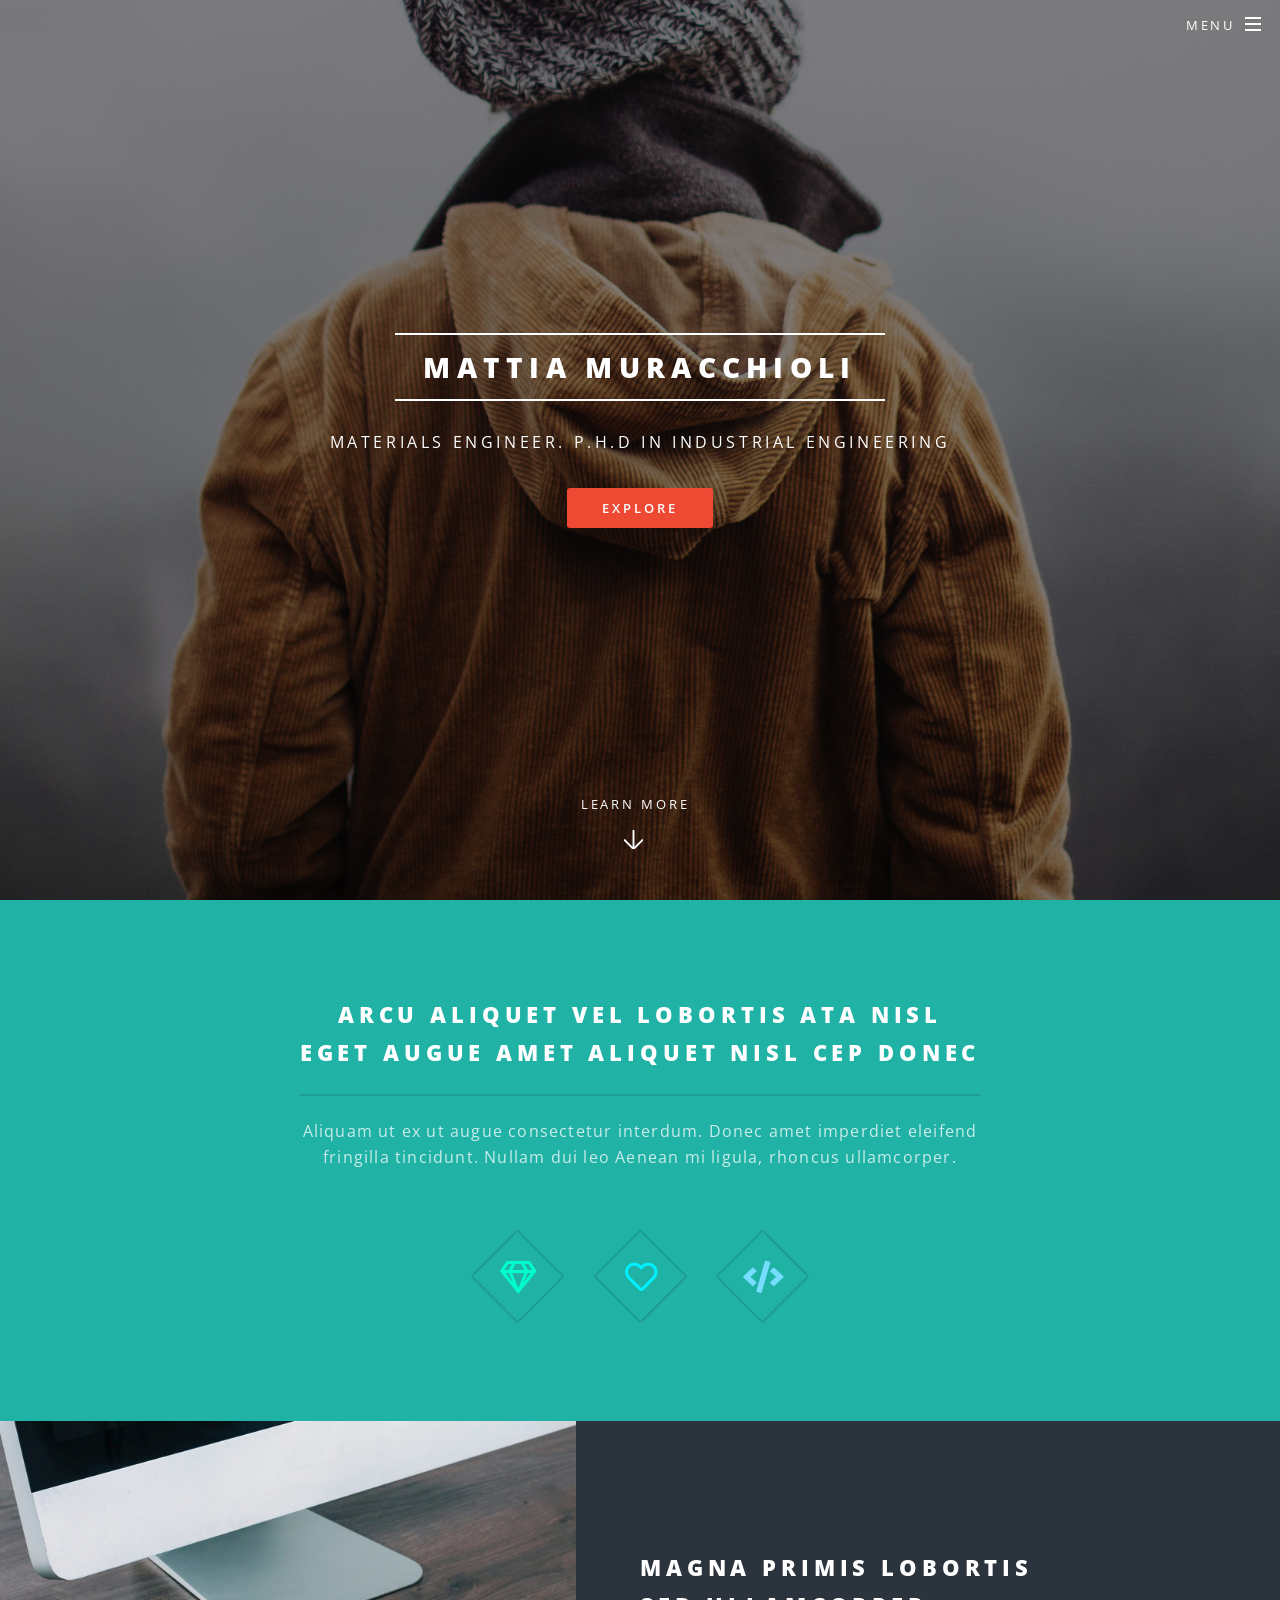
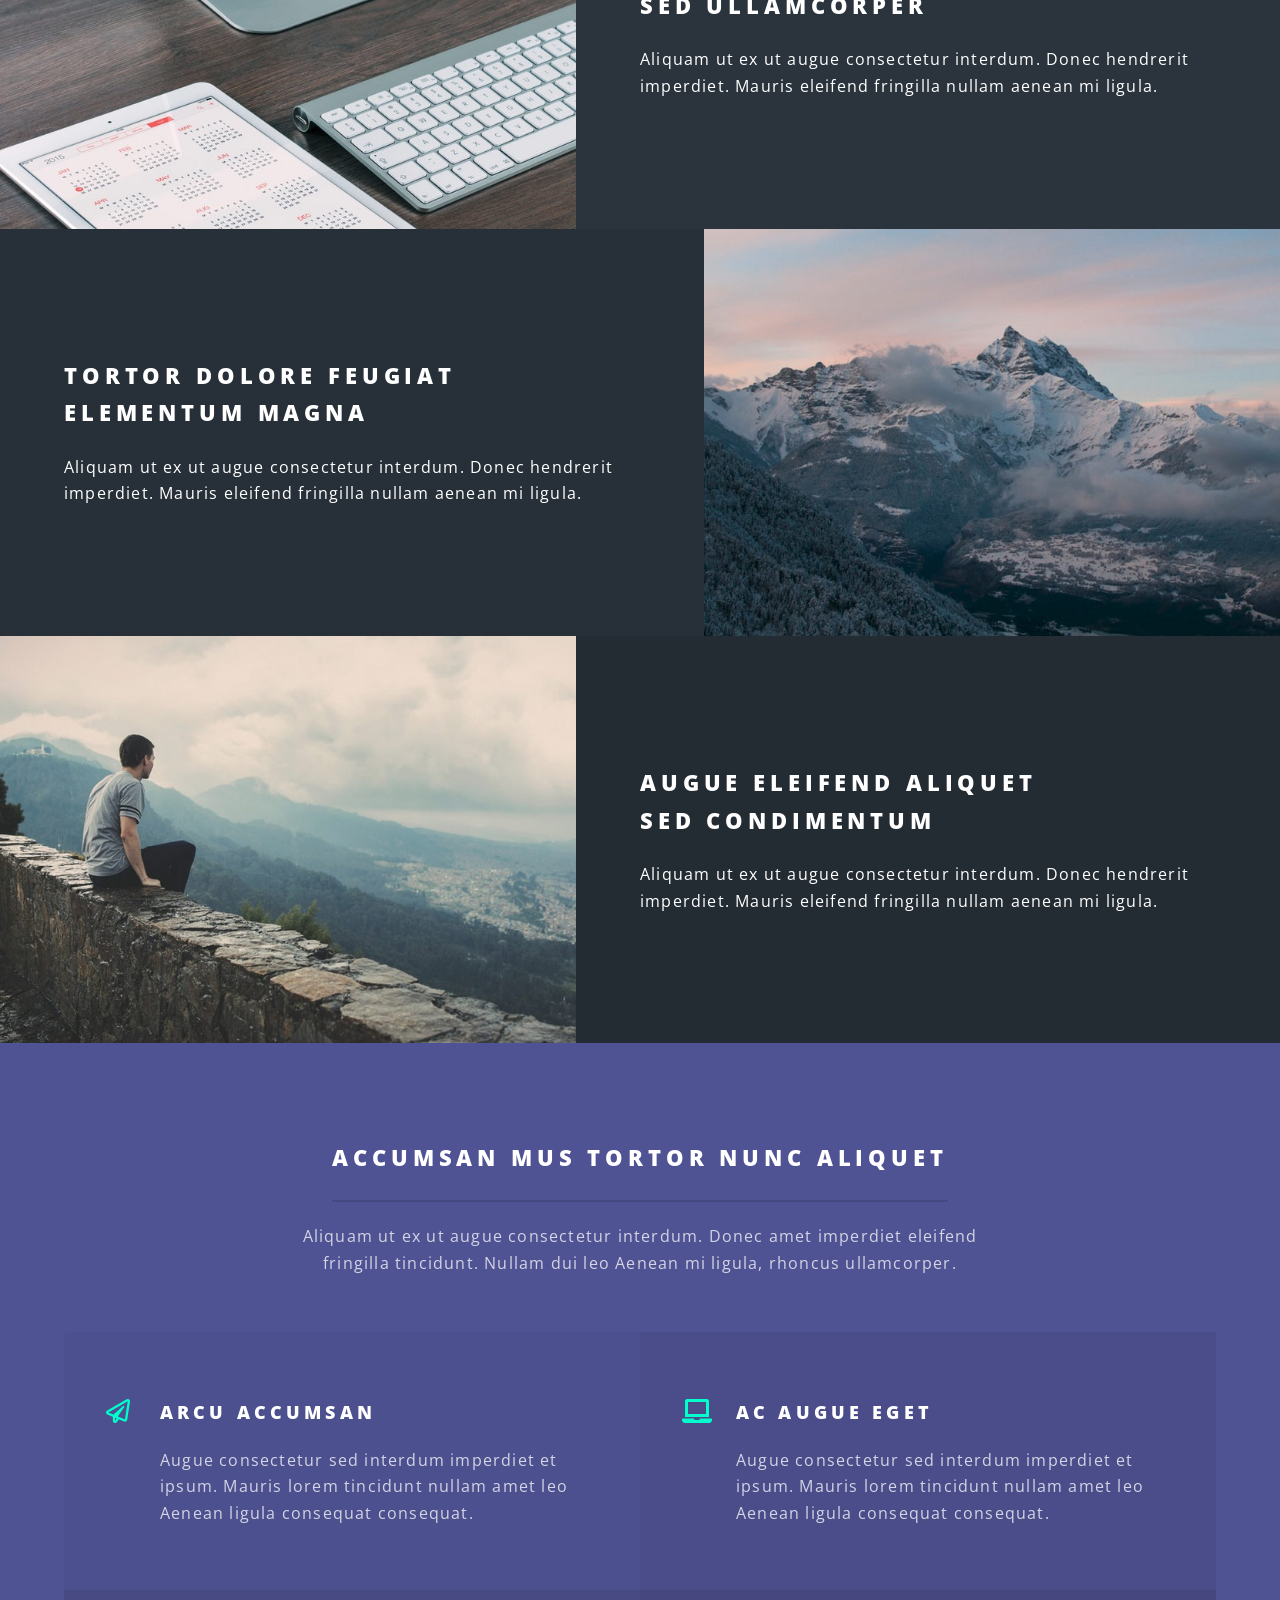
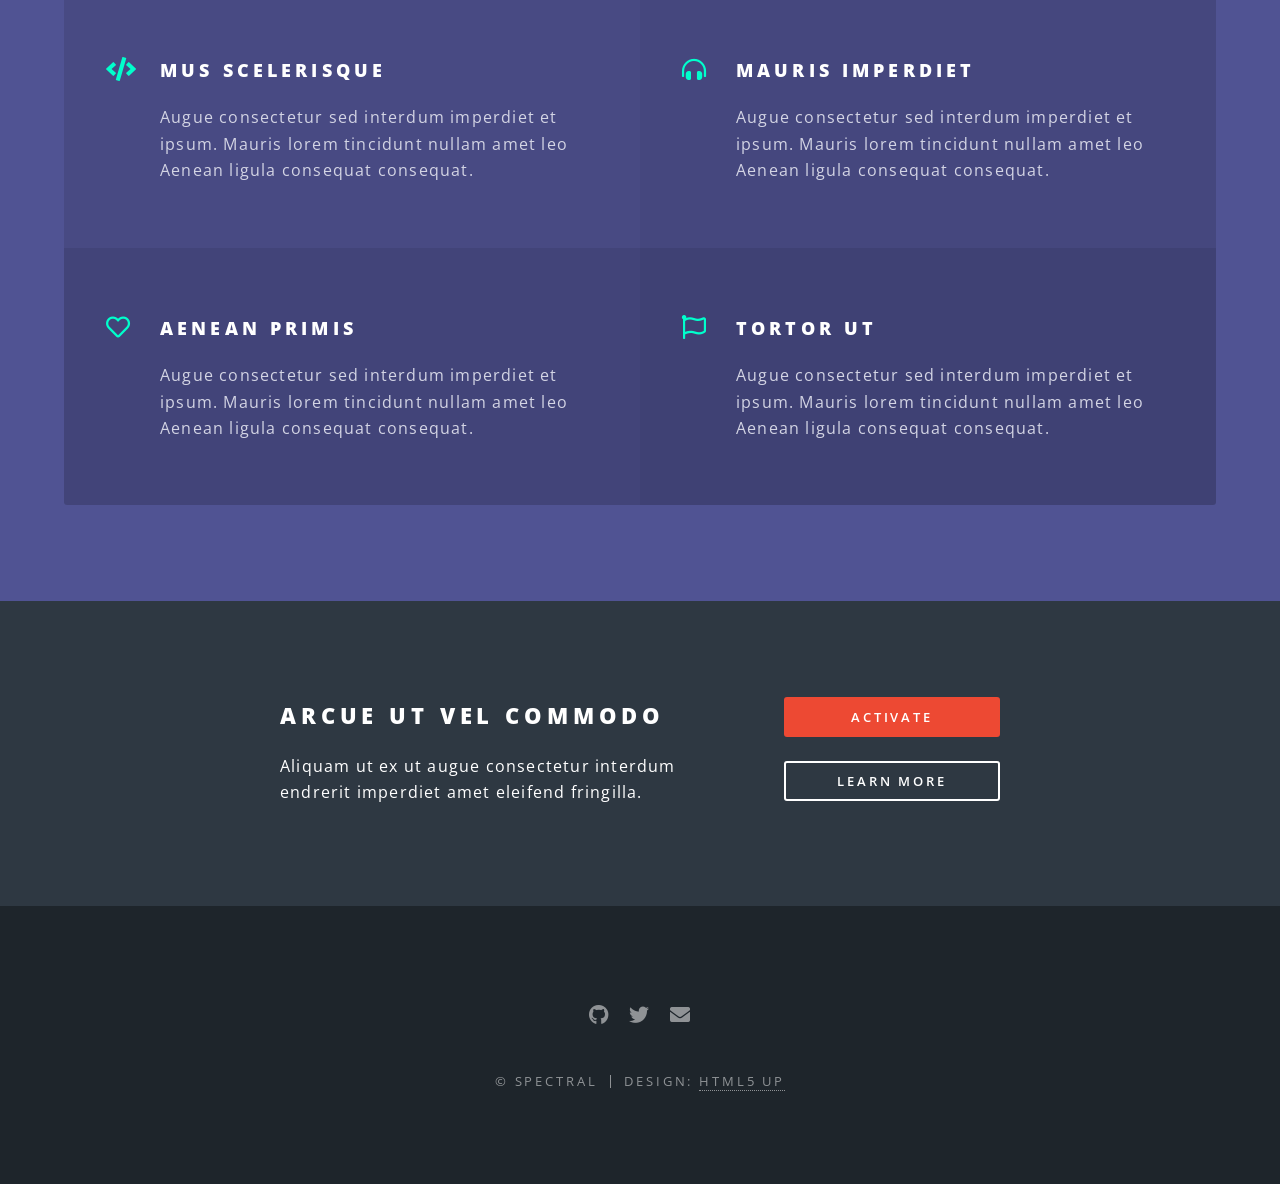
==== commit a83ee389: "Changing Info" ====
--- a/index.html
+++ b/index.html
@@ -2,4 +2,4 @@
 /*!
  * Font Awesome Free 5.9.0 by @fontawesome - https://fontawesome.com
  * License - https://fontawesome.com/license/free (Icons: CC BY 4.0, Fonts: SIL OFL 1.1, Code: MIT License)
- */.fa,.fab,.fal,.far,.fas{-moz-osx-font-smoothing:grayscale;-webkit-font-smoothing:antialiased;display:inline-block;font-style:normal;font-variant:normal;line-height:1;text-rendering:auto}.fa-lg{font-size:1.33333em;line-height:.75em;vertical-align:-.0667em}.fa-xs{font-size:.75em}.fa-sm{font-size:.875em}.fa-1x{font-size:1em}.fa-2x{font-size:2em}.fa-3x{font-size:3em}.fa-4x{font-size:4em}.fa-5x{font-size:5em}.fa-6x{font-size:6em}.fa-7x{font-size:7em}.fa-8x{font-size:8em}.fa-9x{font-size:9em}.fa-10x{font-size:10em}.fa-fw{text-align:center;width:1.25em}.fa-ul{list-style-type:none;margin-left:2.5em;padding-left:0}.fa-ul>li{position:relative}.fa-li{left:-2em;line-height:inherit;position:absolute;text-align:center;width:2em}.fa-border{border:.08em solid #eee;border-radius:.1em;padding:.2em .25em .15em}.fa-pull-left{float:left}.fa-pull-right{float:right}.fa.fa-pull-left,.fab.fa-pull-left,.fal.fa-pull-left,.far.fa-pull-left,.fas.fa-pull-left{margin-right:.3em}.fa.fa-pull-right,.fab.fa-pull-right,.fal.fa-pull-right,.far.fa-pull-right,.fas.fa-pull-right{margin-left:.3em}.fa-spin{animation:fa-spin 2s linear infinite}.fa-pulse{animation:fa-spin 1s steps(8) infinite}@keyframes fa-spin{0%{transform:rotate(0deg)}to{transform:rotate(1turn)}}.fa-rotate-90{-ms-filter:"progid:DXImageTransform.Microsoft.BasicImage(rotation=1)";transform:rotate(90deg)}.fa-rotate-180{-ms-filter:"progid:DXImageTransform.Microsoft.BasicImage(rotation=2)";transform:rotate(180deg)}.fa-rotate-270{-ms-filter:"progid:DXImageTransform.Microsoft.BasicImage(rotation=3)";transform:rotate(270deg)}.fa-flip-horizontal{-ms-filter:"progid:DXImageTransform.Microsoft.BasicImage(rotation=0, mirror=1)";transform:scaleX(-1)}.fa-flip-vertical{transform:scaleY(-1)}.fa-flip-both,.fa-flip-horizontal.fa-flip-vertical,.fa-flip-vertical{-ms-filter:"progid:DXImageTransform.Microsoft.BasicImage(rotation=2, mirror=1)"}.fa-flip-both,.fa-flip-horizontal.fa-flip-vertical{transform:scale(-1)}:root .fa-flip-both,:root .fa-flip-horizontal,:root .fa-flip-vertical,:root .fa-rotate-180,:root .fa-rotate-270,:root .fa-rotate-90{filter:none}.fa-stack{display:inline-block;height:2em;line-height:2em;position:relative;vertical-align:middle;width:2.5em}.fa-stack-1x,.fa-stack-2x{left:0;position:absolute;text-align:center;width:100%}.fa-stack-1x{line-height:inherit}.fa-stack-2x{font-size:2em}.fa-inverse{color:#fff}.fa-500px:before{content:"\f26e"}.fa-accessible-icon:before{content:"\f368"}.fa-accusoft:before{content:"\f369"}.fa-acquisitions-incorporated:before{content:"\f6af"}.fa-ad:before{content:"\f641"}.fa-address-book:before{content:"\f2b9"}.fa-address-card:before{content:"\f2bb"}.fa-adjust:before{content:"\f042"}.fa-adn:before{content:"\f170"}.fa-adobe:before{content:"\f778"}.fa-adversal:before{content:"\f36a"}.fa-affiliatetheme:before{content:"\f36b"}.fa-air-freshener:before{content:"\f5d0"}.fa-airbnb:before{content:"\f834"}.fa-algolia:before{content:"\f36c"}.fa-align-center:before{content:"\f037"}.fa-align-justify:before{content:"\f039"}.fa-align-left:before{content:"\f036"}.fa-align-right:before{content:"\f038"}.fa-alipay:before{content:"\f642"}.fa-allergies:before{content:"\f461"}.fa-amazon:before{content:"\f270"}.fa-amazon-pay:before{content:"\f42c"}.fa-ambulance:before{content:"\f0f9"}.fa-american-sign-language-interpreting:before{content:"\f2a3"}.fa-amilia:before{content:"\f36d"}.fa-anchor:before{content:"\f13d"}.fa-android:before{content:"\f17b"}.fa-angellist:before{content:"\f209"}.fa-angle-double-down:before{content:"\f103"}.fa-angle-double-left:before{content:"\f100"}.fa-angle-double-right:before{content:"\f101"}.fa-angle-double-up:before{content:"\f102"}.fa-angle-down:before{content:"\f107"}.fa-angle-left:before{content:"\f104"}.fa-angle-right:before{content:"\f105"}.fa-angle-up:before{content:"\f106"}.fa-angry:before{content:"\f556"}.fa-angrycreative:before{content:"\f36e"}.fa-angular:before{content:"\f420"}.fa-ankh:before{content:"\f644"}.fa-app-store:before{content:"\f36f"}.fa-app-store-ios:before{content:"\f370"}.fa-apper:before{content:"\f371"}.fa-apple:before{content:"\f179"}.fa-apple-alt:before{content:"\f5d1"}.fa-apple-pay:before{content:"\f415"}.fa-archive:before{content:"\f187"}.fa-archway:before{content:"\f557"}.fa-arrow-alt-circle-down:before{content:"\f358"}.fa-arrow-alt-circle-left:before{content:"\f359"}.fa-arrow-alt-circle-right:before{content:"\f35a"}.fa-arrow-alt-circle-up:before{content:"\f35b"}.fa-arrow-circle-down:before{content:"\f0ab"}.fa-arrow-circle-left:before{content:"\f0a8"}.fa-arrow-circle-right:before{content:"\f0a9"}.fa-arrow-circle-up:before{content:"\f0aa"}.fa-arrow-down:before{content:"\f063"}.fa-arrow-left:before{content:"\f060"}.fa-arrow-right:before{content:"\f061"}.fa-arrow-up:before{content:"\f062"}.fa-arrows-alt:before{content:"\f0b2"}.fa-arrows-alt-h:before{content:"\f337"}.fa-arrows-alt-v:before{content:"\f338"}.fa-artstation:before{content:"\f77a"}.fa-assistive-listening-systems:before{content:"\f2a2"}.fa-asterisk:before{content:"\f069"}.fa-asymmetrik:before{content:"\f372"}.fa-at:before{content:"\f1fa"}.fa-atlas:before{content:"\f558"}.fa-atlassian:before{content:"\f77b"}.fa-atom:before{content:"\f5d2"}.fa-audible:before{content:"\f373"}.fa-audio-description:before{content:"\f29e"}.fa-autoprefixer:before{content:"\f41c"}.fa-avianex:before{content:"\f374"}.fa-aviato:before{content:"\f421"}.fa-award:before{content:"\f559"}.fa-aws:before{content:"\f375"}.fa-baby:before{content:"\f77c"}.fa-baby-carriage:before{content:"\f77d"}.fa-backspace:before{content:"\f55a"}.fa-backward:before{content:"\f04a"}.fa-bacon:before{content:"\f7e5"}.fa-balance-scale:before{content:"\f24e"}.fa-balance-scale-left:before{content:"\f515"}.fa-balance-scale-right:before{content:"\f516"}.fa-ban:before{content:"\f05e"}.fa-band-aid:before{content:"\f462"}.fa-bandcamp:before{content:"\f2d5"}.fa-barcode:before{content:"\f02a"}.fa-bars:before{content:"\f0c9"}.fa-baseball-ball:before{content:"\f433"}.fa-basketball-ball:before{content:"\f434"}.fa-bath:before{content:"\f2cd"}.fa-battery-empty:before{content:"\f244"}.fa-battery-full:before{content:"\f240"}.fa-battery-half:before{content:"\f242"}.fa-battery-quarter:before{content:"\f243"}.fa-battery-three-quarters:before{content:"\f241"}.fa-battle-net:before{content:"\f835"}.fa-bed:before{content:"\f236"}.fa-beer:before{content:"\f0fc"}.fa-behance:before{content:"\f1b4"}.fa-behance-square:before{content:"\f1b5"}.fa-bell:before{content:"\f0f3"}.fa-bell-slash:before{content:"\f1f6"}.fa-bezier-curve:before{content:"\f55b"}.fa-bible:before{content:"\f647"}.fa-bicycle:before{content:"\f206"}.fa-biking:before{content:"\f84a"}.fa-bimobject:before{content:"\f378"}.fa-binoculars:before{content:"\f1e5"}.fa-biohazard:before{content:"\f780"}.fa-birthday-cake:before{content:"\f1fd"}.fa-bitbucket:before{content:"\f171"}.fa-bitcoin:before{content:"\f379"}.fa-bity:before{content:"\f37a"}.fa-black-tie:before{content:"\f27e"}.fa-blackberry:before{content:"\f37b"}.fa-blender:before{content:"\f517"}.fa-blender-phone:before{content:"\f6b6"}.fa-blind:before{content:"\f29d"}.fa-blog:before{content:"\f781"}.fa-blogger:before{content:"\f37c"}.fa-blogger-b:before{content:"\f37d"}.fa-bluetooth:before{content:"\f293"}.fa-bluetooth-b:before{content:"\f294"}.fa-bold:before{content:"\f032"}.fa-bolt:before{content:"\f0e7"}.fa-bomb:before{content:"\f1e2"}.fa-bone:before{content:"\f5d7"}.fa-bong:before{content:"\f55c"}.fa-book:before{content:"\f02d"}.fa-book-dead:before{content:"\f6b7"}.fa-book-medical:before{content:"\f7e6"}.fa-book-open:before{content:"\f518"}.fa-book-reader:before{content:"\f5da"}.fa-bookmark:before{content:"\f02e"}.fa-bootstrap:before{content:"\f836"}.fa-border-all:before{content:"\f84c"}.fa-border-none:before{content:"\f850"}.fa-border-style:before{content:"\f853"}.fa-bowling-ball:before{content:"\f436"}.fa-box:before{content:"\f466"}.fa-box-open:before{content:"\f49e"}.fa-boxes:before{content:"\f468"}.fa-braille:before{content:"\f2a1"}.fa-brain:before{content:"\f5dc"}.fa-bread-slice:before{content:"\f7ec"}.fa-briefcase:before{content:"\f0b1"}.fa-briefcase-medical:before{content:"\f469"}.fa-broadcast-tower:before{content:"\f519"}.fa-broom:before{content:"\f51a"}.fa-brush:before{content:"\f55d"}.fa-btc:before{content:"\f15a"}.fa-buffer:before{content:"\f837"}.fa-bug:before{content:"\f188"}.fa-building:before{content:"\f1ad"}.fa-bullhorn:before{content:"\f0a1"}.fa-bullseye:before{content:"\f140"}.fa-burn:before{content:"\f46a"}.fa-buromobelexperte:before{content:"\f37f"}.fa-bus:before{content:"\f207"}.fa-bus-alt:before{content:"\f55e"}.fa-business-time:before{content:"\f64a"}.fa-buysellads:before{content:"\f20d"}.fa-calculator:before{content:"\f1ec"}.fa-calendar:before{content:"\f133"}.fa-calendar-alt:before{content:"\f073"}.fa-calendar-check:before{content:"\f274"}.fa-calendar-day:before{content:"\f783"}.fa-calendar-minus:before{content:"\f272"}.fa-calendar-plus:before{content:"\f271"}.fa-calendar-times:before{content:"\f273"}.fa-calendar-week:before{content:"\f784"}.fa-camera:before{content:"\f030"}.fa-camera-retro:before{content:"\f083"}.fa-campground:before{content:"\f6bb"}.fa-canadian-maple-leaf:before{content:"\f785"}.fa-candy-cane:before{content:"\f786"}.fa-cannabis:before{content:"\f55f"}.fa-capsules:before{content:"\f46b"}.fa-car:before{content:"\f1b9"}.fa-car-alt:before{content:"\f5de"}.fa-car-battery:before{content:"\f5df"}.fa-car-crash:before{content:"\f5e1"}.fa-car-side:before{content:"\f5e4"}.fa-caret-down:before{content:"\f0d7"}.fa-caret-left:before{content:"\f0d9"}.fa-caret-right:before{content:"\f0da"}.fa-caret-square-down:before{content:"\f150"}.fa-caret-square-left:before{content:"\f191"}.fa-caret-square-right:before{content:"\f152"}.fa-caret-square-up:before{content:"\f151"}.fa-caret-up:before{content:"\f0d8"}.fa-carrot:before{content:"\f787"}.fa-cart-arrow-down:before{content:"\f218"}.fa-cart-plus:before{content:"\f217"}.fa-cash-register:before{content:"\f788"}.fa-cat:before{content:"\f6be"}.fa-cc-amazon-pay:before{content:"\f42d"}.fa-cc-amex:before{content:"\f1f3"}.fa-cc-apple-pay:before{content:"\f416"}.fa-cc-diners-club:before{content:"\f24c"}.fa-cc-discover:before{content:"\f1f2"}.fa-cc-jcb:before{content:"\f24b"}.fa-cc-mastercard:before{content:"\f1f1"}.fa-cc-paypal:before{content:"\f1f4"}.fa-cc-stripe:before{content:"\f1f5"}.fa-cc-visa:before{content:"\f1f0"}.fa-centercode:before{content:"\f380"}.fa-centos:before{content:"\f789"}.fa-certificate:before{content:"\f0a3"}.fa-chair:before{content:"\f6c0"}.fa-chalkboard:before{content:"\f51b"}.fa-chalkboard-teacher:before{content:"\f51c"}.fa-charging-station:before{content:"\f5e7"}.fa-chart-area:before{content:"\f1fe"}.fa-chart-bar:before{content:"\f080"}.fa-chart-line:before{content:"\f201"}.fa-chart-pie:before{content:"\f200"}.fa-check:before{content:"\f00c"}.fa-check-circle:before{content:"\f058"}.fa-check-double:before{content:"\f560"}.fa-check-square:before{content:"\f14a"}.fa-cheese:before{content:"\f7ef"}.fa-chess:before{content:"\f439"}.fa-chess-bishop:before{content:"\f43a"}.fa-chess-board:before{content:"\f43c"}.fa-chess-king:before{content:"\f43f"}.fa-chess-knight:before{content:"\f441"}.fa-chess-pawn:before{content:"\f443"}.fa-chess-queen:before{content:"\f445"}.fa-chess-rook:before{content:"\f447"}.fa-chevron-circle-down:before{content:"\f13a"}.fa-chevron-circle-left:before{content:"\f137"}.fa-chevron-circle-right:before{content:"\f138"}.fa-chevron-circle-up:before{content:"\f139"}.fa-chevron-down:before{content:"\f078"}.fa-chevron-left:before{content:"\f053"}.fa-chevron-right:before{content:"\f054"}.fa-chevron-up:before{content:"\f077"}.fa-child:before{content:"\f1ae"}.fa-chrome:before{content:"\f268"}.fa-chromecast:before{content:"\f838"}.fa-church:before{content:"\f51d"}.fa-circle:before{content:"\f111"}.fa-circle-notch:before{content:"\f1ce"}.fa-city:before{content:"\f64f"}.fa-clinic-medical:before{content:"\f7f2"}.fa-clipboard:before{content:"\f328"}.fa-clipboard-check:before{content:"\f46c"}.fa-clipboard-list:before{content:"\f46d"}.fa-clock:before{content:"\f017"}.fa-clone:before{content:"\f24d"}.fa-closed-captioning:before{content:"\f20a"}.fa-cloud:before{content:"\f0c2"}.fa-cloud-download-alt:before{content:"\f381"}.fa-cloud-meatball:before{content:"\f73b"}.fa-cloud-moon:before{content:"\f6c3"}.fa-cloud-moon-rain:before{content:"\f73c"}.fa-cloud-rain:before{content:"\f73d"}.fa-cloud-showers-heavy:before{content:"\f740"}.fa-cloud-sun:before{content:"\f6c4"}.fa-cloud-sun-rain:before{content:"\f743"}.fa-cloud-upload-alt:before{content:"\f382"}.fa-cloudscale:before{content:"\f383"}.fa-cloudsmith:before{content:"\f384"}.fa-cloudversify:before{content:"\f385"}.fa-cocktail:before{content:"\f561"}.fa-code:before{content:"\f121"}.fa-code-branch:before{content:"\f126"}.fa-codepen:before{content:"\f1cb"}.fa-codiepie:before{content:"\f284"}.fa-coffee:before{content:"\f0f4"}.fa-cog:before{content:"\f013"}.fa-cogs:before{content:"\f085"}.fa-coins:before{content:"\f51e"}.fa-columns:before{content:"\f0db"}.fa-comment:before{content:"\f075"}.fa-comment-alt:before{content:"\f27a"}.fa-comment-dollar:before{content:"\f651"}.fa-comment-dots:before{content:"\f4ad"}.fa-comment-medical:before{content:"\f7f5"}.fa-comment-slash:before{content:"\f4b3"}.fa-comments:before{content:"\f086"}.fa-comments-dollar:before{content:"\f653"}.fa-compact-disc:before{content:"\f51f"}.fa-compass:before{content:"\f14e"}.fa-compress:before{content:"\f066"}.fa-compress-arrows-alt:before{content:"\f78c"}.fa-concierge-bell:before{content:"\f562"}.fa-confluence:before{content:"\f78d"}.fa-connectdevelop:before{content:"\f20e"}.fa-contao:before{content:"\f26d"}.fa-cookie:before{content:"\f563"}.fa-cookie-bite:before{content:"\f564"}.fa-copy:before{content:"\f0c5"}.fa-copyright:before{content:"\f1f9"}.fa-couch:before{content:"\f4b8"}.fa-cpanel:before{content:"\f388"}.fa-creative-commons:before{content:"\f25e"}.fa-creative-commons-by:before{content:"\f4e7"}.fa-creative-commons-nc:before{content:"\f4e8"}.fa-creative-commons-nc-eu:before{content:"\f4e9"}.fa-creative-commons-nc-jp:before{content:"\f4ea"}.fa-creative-commons-nd:before{content:"\f4eb"}.fa-creative-commons-pd:before{content:"\f4ec"}.fa-creative-commons-pd-alt:before{content:"\f4ed"}.fa-creative-commons-remix:before{content:"\f4ee"}.fa-creative-commons-sa:before{content:"\f4ef"}.fa-creative-commons-sampling:before{content:"\f4f0"}.fa-creative-commons-sampling-plus:before{content:"\f4f1"}.fa-creative-commons-share:before{content:"\f4f2"}.fa-creative-commons-zero:before{content:"\f4f3"}.fa-credit-card:before{content:"\f09d"}.fa-critical-role:before{content:"\f6c9"}.fa-crop:before{content:"\f125"}.fa-crop-alt:before{content:"\f565"}.fa-cross:before{content:"\f654"}.fa-crosshairs:before{content:"\f05b"}.fa-crow:before{content:"\f520"}.fa-crown:before{content:"\f521"}.fa-crutch:before{content:"\f7f7"}.fa-css3:before{content:"\f13c"}.fa-css3-alt:before{content:"\f38b"}.fa-cube:before{content:"\f1b2"}.fa-cubes:before{content:"\f1b3"}.fa-cut:before{content:"\f0c4"}.fa-cuttlefish:before{content:"\f38c"}.fa-d-and-d:before{content:"\f38d"}.fa-d-and-d-beyond:before{content:"\f6ca"}.fa-dashcube:before{content:"\f210"}.fa-database:before{content:"\f1c0"}.fa-deaf:before{content:"\f2a4"}.fa-delicious:before{content:"\f1a5"}.fa-democrat:before{content:"\f747"}.fa-deploydog:before{content:"\f38e"}.fa-deskpro:before{content:"\f38f"}.fa-desktop:before{content:"\f108"}.fa-dev:before{content:"\f6cc"}.fa-deviantart:before{content:"\f1bd"}.fa-dharmachakra:before{content:"\f655"}.fa-dhl:before{content:"\f790"}.fa-diagnoses:before{content:"\f470"}.fa-diaspora:before{content:"\f791"}.fa-dice:before{content:"\f522"}.fa-dice-d20:before{content:"\f6cf"}.fa-dice-d6:before{content:"\f6d1"}.fa-dice-five:before{content:"\f523"}.fa-dice-four:before{content:"\f524"}.fa-dice-one:before{content:"\f525"}.fa-dice-six:before{content:"\f526"}.fa-dice-three:before{content:"\f527"}.fa-dice-two:before{content:"\f528"}.fa-digg:before{content:"\f1a6"}.fa-digital-ocean:before{content:"\f391"}.fa-digital-tachograph:before{content:"\f566"}.fa-directions:before{content:"\f5eb"}.fa-discord:before{content:"\f392"}.fa-discourse:before{content:"\f393"}.fa-divide:before{content:"\f529"}.fa-dizzy:before{content:"\f567"}.fa-dna:before{content:"\f471"}.fa-dochub:before{content:"\f394"}.fa-docker:before{content:"\f395"}.fa-dog:before{content:"\f6d3"}.fa-dollar-sign:before{content:"\f155"}.fa-dolly:before{content:"\f472"}.fa-dolly-flatbed:before{content:"\f474"}.fa-donate:before{content:"\f4b9"}.fa-door-closed:before{content:"\f52a"}.fa-door-open:before{content:"\f52b"}.fa-dot-circle:before{content:"\f192"}.fa-dove:before{content:"\f4ba"}.fa-download:before{content:"\f019"}.fa-draft2digital:before{content:"\f396"}.fa-drafting-compass:before{content:"\f568"}.fa-dragon:before{content:"\f6d5"}.fa-draw-polygon:before{content:"\f5ee"}.fa-dribbble:before{content:"\f17d"}.fa-dribbble-square:before{content:"\f397"}.fa-dropbox:before{content:"\f16b"}.fa-drum:before{content:"\f569"}.fa-drum-steelpan:before{content:"\f56a"}.fa-drumstick-bite:before{content:"\f6d7"}.fa-drupal:before{content:"\f1a9"}.fa-dumbbell:before{content:"\f44b"}.fa-dumpster:before{content:"\f793"}.fa-dumpster-fire:before{content:"\f794"}.fa-dungeon:before{content:"\f6d9"}.fa-dyalog:before{content:"\f399"}.fa-earlybirds:before{content:"\f39a"}.fa-ebay:before{content:"\f4f4"}.fa-edge:before{content:"\f282"}.fa-edit:before{content:"\f044"}.fa-egg:before{content:"\f7fb"}.fa-eject:before{content:"\f052"}.fa-elementor:before{content:"\f430"}.fa-ellipsis-h:before{content:"\f141"}.fa-ellipsis-v:before{content:"\f142"}.fa-ello:before{content:"\f5f1"}.fa-ember:before{content:"\f423"}.fa-empire:before{content:"\f1d1"}.fa-envelope:before{content:"\f0e0"}.fa-envelope-open:before{content:"\f2b6"}.fa-envelope-open-text:before{content:"\f658"}.fa-envelope-square:before{content:"\f199"}.fa-envira:before{content:"\f299"}.fa-equals:before{content:"\f52c"}.fa-eraser:before{content:"\f12d"}.fa-erlang:before{content:"\f39d"}.fa-ethereum:before{content:"\f42e"}.fa-ethernet:before{content:"\f796"}.fa-etsy:before{content:"\f2d7"}.fa-euro-sign:before{content:"\f153"}.fa-evernote:before{content:"\f839"}.fa-exchange-alt:before{content:"\f362"}.fa-exclamation:before{content:"\f12a"}.fa-exclamation-circle:before{content:"\f06a"}.fa-exclamation-triangle:before{content:"\f071"}.fa-expand:before{content:"\f065"}.fa-expand-arrows-alt:before{content:"\f31e"}.fa-expeditedssl:before{content:"\f23e"}.fa-external-link-alt:before{content:"\f35d"}.fa-external-link-square-alt:before{content:"\f360"}.fa-eye:before{content:"\f06e"}.fa-eye-dropper:before{content:"\f1fb"}.fa-eye-slash:before{content:"\f070"}.fa-facebook:before{content:"\f09a"}.fa-facebook-f:before{content:"\f39e"}.fa-facebook-messenger:before{content:"\f39f"}.fa-facebook-square:before{content:"\f082"}.fa-fan:before{content:"\f863"}.fa-fantasy-flight-games:before{content:"\f6dc"}.fa-fast-backward:before{content:"\f049"}.fa-fast-forward:before{content:"\f050"}.fa-fax:before{content:"\f1ac"}.fa-feather:before{content:"\f52d"}.fa-feather-alt:before{content:"\f56b"}.fa-fedex:before{content:"\f797"}.fa-fedora:before{content:"\f798"}.fa-female:before{content:"\f182"}.fa-fighter-jet:before{content:"\f0fb"}.fa-figma:before{content:"\f799"}.fa-file:before{content:"\f15b"}.fa-file-alt:before{content:"\f15c"}.fa-file-archive:before{content:"\f1c6"}.fa-file-audio:before{content:"\f1c7"}.fa-file-code:before{content:"\f1c9"}.fa-file-contract:before{content:"\f56c"}.fa-file-csv:before{content:"\f6dd"}.fa-file-download:before{content:"\f56d"}.fa-file-excel:before{content:"\f1c3"}.fa-file-export:before{content:"\f56e"}.fa-file-image:before{content:"\f1c5"}.fa-file-import:before{content:"\f56f"}.fa-file-invoice:before{content:"\f570"}.fa-file-invoice-dollar:before{content:"\f571"}.fa-file-medical:before{content:"\f477"}.fa-file-medical-alt:before{content:"\f478"}.fa-file-pdf:before{content:"\f1c1"}.fa-file-powerpoint:before{content:"\f1c4"}.fa-file-prescription:before{content:"\f572"}.fa-file-signature:before{content:"\f573"}.fa-file-upload:before{content:"\f574"}.fa-file-video:before{content:"\f1c8"}.fa-file-word:before{content:"\f1c2"}.fa-fill:before{content:"\f575"}.fa-fill-drip:before{content:"\f576"}.fa-film:before{content:"\f008"}.fa-filter:before{content:"\f0b0"}.fa-fingerprint:before{content:"\f577"}.fa-fire:before{content:"\f06d"}.fa-fire-alt:before{content:"\f7e4"}.fa-fire-extinguisher:before{content:"\f134"}.fa-firefox:before{content:"\f269"}.fa-first-aid:before{content:"\f479"}.fa-first-order:before{content:"\f2b0"}.fa-first-order-alt:before{content:"\f50a"}.fa-firstdraft:before{content:"\f3a1"}.fa-fish:before{content:"\f578"}.fa-fist-raised:before{content:"\f6de"}.fa-flag:before{content:"\f024"}.fa-flag-checkered:before{content:"\f11e"}.fa-flag-usa:before{content:"\f74d"}.fa-flask:before{content:"\f0c3"}.fa-flickr:before{content:"\f16e"}.fa-flipboard:before{content:"\f44d"}.fa-flushed:before{content:"\f579"}.fa-fly:before{content:"\f417"}.fa-folder:before{content:"\f07b"}.fa-folder-minus:before{content:"\f65d"}.fa-folder-open:before{content:"\f07c"}.fa-folder-plus:before{content:"\f65e"}.fa-font:before{content:"\f031"}.fa-font-awesome:before{content:"\f2b4"}.fa-font-awesome-alt:before{content:"\f35c"}.fa-font-awesome-flag:before{content:"\f425"}.fa-font-awesome-logo-full:before{content:"\f4e6"}.fa-fonticons:before{content:"\f280"}.fa-fonticons-fi:before{content:"\f3a2"}.fa-football-ball:before{content:"\f44e"}.fa-fort-awesome:before{content:"\f286"}.fa-fort-awesome-alt:before{content:"\f3a3"}.fa-forumbee:before{content:"\f211"}.fa-forward:before{content:"\f04e"}.fa-foursquare:before{content:"\f180"}.fa-free-code-camp:before{content:"\f2c5"}.fa-freebsd:before{content:"\f3a4"}.fa-frog:before{content:"\f52e"}.fa-frown:before{content:"\f119"}.fa-frown-open:before{content:"\f57a"}.fa-fulcrum:before{content:"\f50b"}.fa-funnel-dollar:before{content:"\f662"}.fa-futbol:before{content:"\f1e3"}.fa-galactic-republic:before{content:"\f50c"}.fa-galactic-senate:before{content:"\f50d"}.fa-gamepad:before{content:"\f11b"}.fa-gas-pump:before{content:"\f52f"}.fa-gavel:before{content:"\f0e3"}.fa-gem:before{content:"\f3a5"}.fa-genderless:before{content:"\f22d"}.fa-get-pocket:before{content:"\f265"}.fa-gg:before{content:"\f260"}.fa-gg-circle:before{content:"\f261"}.fa-ghost:before{content:"\f6e2"}.fa-gift:before{content:"\f06b"}.fa-gifts:before{content:"\f79c"}.fa-git:before{content:"\f1d3"}.fa-git-alt:before{content:"\f841"}.fa-git-square:before{content:"\f1d2"}.fa-github:before{content:"\f09b"}.fa-github-alt:before{content:"\f113"}.fa-github-square:before{content:"\f092"}.fa-gitkraken:before{content:"\f3a6"}.fa-gitlab:before{content:"\f296"}.fa-gitter:before{content:"\f426"}.fa-glass-cheers:before{content:"\f79f"}.fa-glass-martini:before{content:"\f000"}.fa-glass-martini-alt:before{content:"\f57b"}.fa-glass-whiskey:before{content:"\f7a0"}.fa-glasses:before{content:"\f530"}.fa-glide:before{content:"\f2a5"}.fa-glide-g:before{content:"\f2a6"}.fa-globe:before{content:"\f0ac"}.fa-globe-africa:before{content:"\f57c"}.fa-globe-americas:before{content:"\f57d"}.fa-globe-asia:before{content:"\f57e"}.fa-globe-europe:before{content:"\f7a2"}.fa-gofore:before{content:"\f3a7"}.fa-golf-ball:before{content:"\f450"}.fa-goodreads:before{content:"\f3a8"}.fa-goodreads-g:before{content:"\f3a9"}.fa-google:before{content:"\f1a0"}.fa-google-drive:before{content:"\f3aa"}.fa-google-play:before{content:"\f3ab"}.fa-google-plus:before{content:"\f2b3"}.fa-google-plus-g:before{content:"\f0d5"}.fa-google-plus-square:before{content:"\f0d4"}.fa-google-wallet:before{content:"\f1ee"}.fa-gopuram:before{content:"\f664"}.fa-graduation-cap:before{content:"\f19d"}.fa-gratipay:before{content:"\f184"}.fa-grav:before{content:"\f2d6"}.fa-greater-than:before{content:"\f531"}.fa-greater-than-equal:before{content:"\f532"}.fa-grimace:before{content:"\f57f"}.fa-grin:before{content:"\f580"}.fa-grin-alt:before{content:"\f581"}.fa-grin-beam:before{content:"\f582"}.fa-grin-beam-sweat:before{content:"\f583"}.fa-grin-hearts:before{content:"\f584"}.fa-grin-squint:before{content:"\f585"}.fa-grin-squint-tears:before{content:"\f586"}.fa-grin-stars:before{content:"\f587"}.fa-grin-tears:before{content:"\f588"}.fa-grin-tongue:before{content:"\f589"}.fa-grin-tongue-squint:before{content:"\f58a"}.fa-grin-tongue-wink:before{content:"\f58b"}.fa-grin-wink:before{content:"\f58c"}.fa-grip-horizontal:before{content:"\f58d"}.fa-grip-lines:before{content:"\f7a4"}.fa-grip-lines-vertical:before{content:"\f7a5"}.fa-grip-vertical:before{content:"\f58e"}.fa-gripfire:before{content:"\f3ac"}.fa-grunt:before{content:"\f3ad"}.fa-guitar:before{content:"\f7a6"}.fa-gulp:before{content:"\f3ae"}.fa-h-square:before{content:"\f0fd"}.fa-hacker-news:before{content:"\f1d4"}.fa-hacker-news-square:before{content:"\f3af"}.fa-hackerrank:before{content:"\f5f7"}.fa-hamburger:before{content:"\f805"}.fa-hammer:before{content:"\f6e3"}.fa-hamsa:before{content:"\f665"}.fa-hand-holding:before{content:"\f4bd"}.fa-hand-holding-heart:before{content:"\f4be"}.fa-hand-holding-usd:before{content:"\f4c0"}.fa-hand-lizard:before{content:"\f258"}.fa-hand-middle-finger:before{content:"\f806"}.fa-hand-paper:before{content:"\f256"}.fa-hand-peace:before{content:"\f25b"}.fa-hand-point-down:before{content:"\f0a7"}.fa-hand-point-left:before{content:"\f0a5"}.fa-hand-point-right:before{content:"\f0a4"}.fa-hand-point-up:before{content:"\f0a6"}.fa-hand-pointer:before{content:"\f25a"}.fa-hand-rock:before{content:"\f255"}.fa-hand-scissors:before{content:"\f257"}.fa-hand-spock:before{content:"\f259"}.fa-hands:before{content:"\f4c2"}.fa-hands-helping:before{content:"\f4c4"}.fa-handshake:before{content:"\f2b5"}.fa-hanukiah:before{content:"\f6e6"}.fa-hard-hat:before{content:"\f807"}.fa-hashtag:before{content:"\f292"}.fa-hat-wizard:before{content:"\f6e8"}.fa-haykal:before{content:"\f666"}.fa-hdd:before{content:"\f0a0"}.fa-heading:before{content:"\f1dc"}.fa-headphones:before{content:"\f025"}.fa-headphones-alt:before{content:"\f58f"}.fa-headset:before{content:"\f590"}.fa-heart:before{content:"\f004"}.fa-heart-broken:before{content:"\f7a9"}.fa-heartbeat:before{content:"\f21e"}.fa-helicopter:before{content:"\f533"}.fa-highlighter:before{content:"\f591"}.fa-hiking:before{content:"\f6ec"}.fa-hippo:before{content:"\f6ed"}.fa-hips:before{content:"\f452"}.fa-hire-a-helper:before{content:"\f3b0"}.fa-history:before{content:"\f1da"}.fa-hockey-puck:before{content:"\f453"}.fa-holly-berry:before{content:"\f7aa"}.fa-home:before{content:"\f015"}.fa-hooli:before{content:"\f427"}.fa-hornbill:before{content:"\f592"}.fa-horse:before{content:"\f6f0"}.fa-horse-head:before{content:"\f7ab"}.fa-hospital:before{content:"\f0f8"}.fa-hospital-alt:before{content:"\f47d"}.fa-hospital-symbol:before{content:"\f47e"}.fa-hot-tub:before{content:"\f593"}.fa-hotdog:before{content:"\f80f"}.fa-hotel:before{content:"\f594"}.fa-hotjar:before{content:"\f3b1"}.fa-hourglass:before{content:"\f254"}.fa-hourglass-end:before{content:"\f253"}.fa-hourglass-half:before{content:"\f252"}.fa-hourglass-start:before{content:"\f251"}.fa-house-damage:before{content:"\f6f1"}.fa-houzz:before{content:"\f27c"}.fa-hryvnia:before{content:"\f6f2"}.fa-html5:before{content:"\f13b"}.fa-hubspot:before{content:"\f3b2"}.fa-i-cursor:before{content:"\f246"}.fa-ice-cream:before{content:"\f810"}.fa-icicles:before{content:"\f7ad"}.fa-icons:before{content:"\f86d"}.fa-id-badge:before{content:"\f2c1"}.fa-id-card:before{content:"\f2c2"}.fa-id-card-alt:before{content:"\f47f"}.fa-igloo:before{content:"\f7ae"}.fa-image:before{content:"\f03e"}.fa-images:before{content:"\f302"}.fa-imdb:before{content:"\f2d8"}.fa-inbox:before{content:"\f01c"}.fa-indent:before{content:"\f03c"}.fa-industry:before{content:"\f275"}.fa-infinity:before{content:"\f534"}.fa-info:before{content:"\f129"}.fa-info-circle:before{content:"\f05a"}.fa-instagram:before{content:"\f16d"}.fa-intercom:before{content:"\f7af"}.fa-internet-explorer:before{content:"\f26b"}.fa-invision:before{content:"\f7b0"}.fa-ioxhost:before{content:"\f208"}.fa-italic:before{content:"\f033"}.fa-itch-io:before{content:"\f83a"}.fa-itunes:before{content:"\f3b4"}.fa-itunes-note:before{content:"\f3b5"}.fa-java:before{content:"\f4e4"}.fa-jedi:before{content:"\f669"}.fa-jedi-order:before{content:"\f50e"}.fa-jenkins:before{content:"\f3b6"}.fa-jira:before{content:"\f7b1"}.fa-joget:before{content:"\f3b7"}.fa-joint:before{content:"\f595"}.fa-joomla:before{content:"\f1aa"}.fa-journal-whills:before{content:"\f66a"}.fa-js:before{content:"\f3b8"}.fa-js-square:before{content:"\f3b9"}.fa-jsfiddle:before{content:"\f1cc"}.fa-kaaba:before{content:"\f66b"}.fa-kaggle:before{content:"\f5fa"}.fa-key:before{content:"\f084"}.fa-keybase:before{content:"\f4f5"}.fa-keyboard:before{content:"\f11c"}.fa-keycdn:before{content:"\f3ba"}.fa-khanda:before{content:"\f66d"}.fa-kickstarter:before{content:"\f3bb"}.fa-kickstarter-k:before{content:"\f3bc"}.fa-kiss:before{content:"\f596"}.fa-kiss-beam:before{content:"\f597"}.fa-kiss-wink-heart:before{content:"\f598"}.fa-kiwi-bird:before{content:"\f535"}.fa-korvue:before{content:"\f42f"}.fa-landmark:before{content:"\f66f"}.fa-language:before{content:"\f1ab"}.fa-laptop:before{content:"\f109"}.fa-laptop-code:before{content:"\f5fc"}.fa-laptop-medical:before{content:"\f812"}.fa-laravel:before{content:"\f3bd"}.fa-lastfm:before{content:"\f202"}.fa-lastfm-square:before{content:"\f203"}.fa-laugh:before{content:"\f599"}.fa-laugh-beam:before{content:"\f59a"}.fa-laugh-squint:before{content:"\f59b"}.fa-laugh-wink:before{content:"\f59c"}.fa-layer-group:before{content:"\f5fd"}.fa-leaf:before{content:"\f06c"}.fa-leanpub:before{content:"\f212"}.fa-lemon:before{content:"\f094"}.fa-less:before{content:"\f41d"}.fa-less-than:before{content:"\f536"}.fa-less-than-equal:before{content:"\f537"}.fa-level-down-alt:before{content:"\f3be"}.fa-level-up-alt:before{content:"\f3bf"}.fa-life-ring:before{content:"\f1cd"}.fa-lightbulb:before{content:"\f0eb"}.fa-line:before{content:"\f3c0"}.fa-link:before{content:"\f0c1"}.fa-linkedin:before{content:"\f08c"}.fa-linkedin-in:before{content:"\f0e1"}.fa-linode:before{content:"\f2b8"}.fa-linux:before{content:"\f17c"}.fa-lira-sign:before{content:"\f195"}.fa-list:before{content:"\f03a"}.fa-list-alt:before{content:"\f022"}.fa-list-ol:before{content:"\f0cb"}.fa-list-ul:before{content:"\f0ca"}.fa-location-arrow:before{content:"\f124"}.fa-lock:before{content:"\f023"}.fa-lock-open:before{content:"\f3c1"}.fa-long-arrow-alt-down:before{content:"\f309"}.fa-long-arrow-alt-left:before{content:"\f30a"}.fa-long-arrow-alt-right:before{content:"\f30b"}.fa-long-arrow-alt-up:before{content:"\f30c"}.fa-low-vision:before{content:"\f2a8"}.fa-luggage-cart:before{content:"\f59d"}.fa-lyft:before{content:"\f3c3"}.fa-magento:before{content:"\f3c4"}.fa-magic:before{content:"\f0d0"}.fa-magnet:before{content:"\f076"}.fa-mail-bulk:before{content:"\f674"}.fa-mailchimp:before{content:"\f59e"}.fa-male:before{content:"\f183"}.fa-mandalorian:before{content:"\f50f"}.fa-map:before{content:"\f279"}.fa-map-marked:before{content:"\f59f"}.fa-map-marked-alt:before{content:"\f5a0"}.fa-map-marker:before{content:"\f041"}.fa-map-marker-alt:before{content:"\f3c5"}.fa-map-pin:before{content:"\f276"}.fa-map-signs:before{content:"\f277"}.fa-markdown:before{content:"\f60f"}.fa-marker:before{content:"\f5a1"}.fa-mars:before{content:"\f222"}.fa-mars-double:before{content:"\f227"}.fa-mars-stroke:before{content:"\f229"}.fa-mars-stroke-h:before{content:"\f22b"}.fa-mars-stroke-v:before{content:"\f22a"}.fa-mask:before{content:"\f6fa"}.fa-mastodon:before{content:"\f4f6"}.fa-maxcdn:before{content:"\f136"}.fa-medal:before{content:"\f5a2"}.fa-medapps:before{content:"\f3c6"}.fa-medium:before{content:"\f23a"}.fa-medium-m:before{content:"\f3c7"}.fa-medkit:before{content:"\f0fa"}.fa-medrt:before{content:"\f3c8"}.fa-meetup:before{content:"\f2e0"}.fa-megaport:before{content:"\f5a3"}.fa-meh:before{content:"\f11a"}.fa-meh-blank:before{content:"\f5a4"}.fa-meh-rolling-eyes:before{content:"\f5a5"}.fa-memory:before{content:"\f538"}.fa-mendeley:before{content:"\f7b3"}.fa-menorah:before{content:"\f676"}.fa-mercury:before{content:"\f223"}.fa-meteor:before{content:"\f753"}.fa-microchip:before{content:"\f2db"}.fa-microphone:before{content:"\f130"}.fa-microphone-alt:before{content:"\f3c9"}.fa-microphone-alt-slash:before{content:"\f539"}.fa-microphone-slash:before{content:"\f131"}.fa-microscope:before{content:"\f610"}.fa-microsoft:before{content:"\f3ca"}.fa-minus:before{content:"\f068"}.fa-minus-circle:before{content:"\f056"}.fa-minus-square:before{content:"\f146"}.fa-mitten:before{content:"\f7b5"}.fa-mix:before{content:"\f3cb"}.fa-mixcloud:before{content:"\f289"}.fa-mizuni:before{content:"\f3cc"}.fa-mobile:before{content:"\f10b"}.fa-mobile-alt:before{content:"\f3cd"}.fa-modx:before{content:"\f285"}.fa-monero:before{content:"\f3d0"}.fa-money-bill:before{content:"\f0d6"}.fa-money-bill-alt:before{content:"\f3d1"}.fa-money-bill-wave:before{content:"\f53a"}.fa-money-bill-wave-alt:before{content:"\f53b"}.fa-money-check:before{content:"\f53c"}.fa-money-check-alt:before{content:"\f53d"}.fa-monument:before{content:"\f5a6"}.fa-moon:before{content:"\f186"}.fa-mortar-pestle:before{content:"\f5a7"}.fa-mosque:before{content:"\f678"}.fa-motorcycle:before{content:"\f21c"}.fa-mountain:before{content:"\f6fc"}.fa-mouse-pointer:before{content:"\f245"}.fa-mug-hot:before{content:"\f7b6"}.fa-music:before{content:"\f001"}.fa-napster:before{content:"\f3d2"}.fa-neos:before{content:"\f612"}.fa-network-wired:before{content:"\f6ff"}.fa-neuter:before{content:"\f22c"}.fa-newspaper:before{content:"\f1ea"}.fa-nimblr:before{content:"\f5a8"}.fa-node:before{content:"\f419"}.fa-node-js:before{content:"\f3d3"}.fa-not-equal:before{content:"\f53e"}.fa-notes-medical:before{content:"\f481"}.fa-npm:before{content:"\f3d4"}.fa-ns8:before{content:"\f3d5"}.fa-nutritionix:before{content:"\f3d6"}.fa-object-group:before{content:"\f247"}.fa-object-ungroup:before{content:"\f248"}.fa-odnoklassniki:before{content:"\f263"}.fa-odnoklassniki-square:before{content:"\f264"}.fa-oil-can:before{content:"\f613"}.fa-old-republic:before{content:"\f510"}.fa-om:before{content:"\f679"}.fa-opencart:before{content:"\f23d"}.fa-openid:before{content:"\f19b"}.fa-opera:before{content:"\f26a"}.fa-optin-monster:before{content:"\f23c"}.fa-osi:before{content:"\f41a"}.fa-otter:before{content:"\f700"}.fa-outdent:before{content:"\f03b"}.fa-page4:before{content:"\f3d7"}.fa-pagelines:before{content:"\f18c"}.fa-pager:before{content:"\f815"}.fa-paint-brush:before{content:"\f1fc"}.fa-paint-roller:before{content:"\f5aa"}.fa-palette:before{content:"\f53f"}.fa-palfed:before{content:"\f3d8"}.fa-pallet:before{content:"\f482"}.fa-paper-plane:before{content:"\f1d8"}.fa-paperclip:before{content:"\f0c6"}.fa-parachute-box:before{content:"\f4cd"}.fa-paragraph:before{content:"\f1dd"}.fa-parking:before{content:"\f540"}.fa-passport:before{content:"\f5ab"}.fa-pastafarianism:before{content:"\f67b"}.fa-paste:before{content:"\f0ea"}.fa-patreon:before{content:"\f3d9"}.fa-pause:before{content:"\f04c"}.fa-pause-circle:before{content:"\f28b"}.fa-paw:before{content:"\f1b0"}.fa-paypal:before{content:"\f1ed"}.fa-peace:before{content:"\f67c"}.fa-pen:before{content:"\f304"}.fa-pen-alt:before{content:"\f305"}.fa-pen-fancy:before{content:"\f5ac"}.fa-pen-nib:before{content:"\f5ad"}.fa-pen-square:before{content:"\f14b"}.fa-pencil-alt:before{content:"\f303"}.fa-pencil-ruler:before{content:"\f5ae"}.fa-penny-arcade:before{content:"\f704"}.fa-people-carry:before{content:"\f4ce"}.fa-pepper-hot:before{content:"\f816"}.fa-percent:before{content:"\f295"}.fa-percentage:before{content:"\f541"}.fa-periscope:before{content:"\f3da"}.fa-person-booth:before{content:"\f756"}.fa-phabricator:before{content:"\f3db"}.fa-phoenix-framework:before{content:"\f3dc"}.fa-phoenix-squadron:before{content:"\f511"}.fa-phone:before{content:"\f095"}.fa-phone-alt:before{content:"\f879"}.fa-phone-slash:before{content:"\f3dd"}.fa-phone-square:before{content:"\f098"}.fa-phone-square-alt:before{content:"\f87b"}.fa-phone-volume:before{content:"\f2a0"}.fa-photo-video:before{content:"\f87c"}.fa-php:before{content:"\f457"}.fa-pied-piper:before{content:"\f2ae"}.fa-pied-piper-alt:before{content:"\f1a8"}.fa-pied-piper-hat:before{content:"\f4e5"}.fa-pied-piper-pp:before{content:"\f1a7"}.fa-piggy-bank:before{content:"\f4d3"}.fa-pills:before{content:"\f484"}.fa-pinterest:before{content:"\f0d2"}.fa-pinterest-p:before{content:"\f231"}.fa-pinterest-square:before{content:"\f0d3"}.fa-pizza-slice:before{content:"\f818"}.fa-place-of-worship:before{content:"\f67f"}.fa-plane:before{content:"\f072"}.fa-plane-arrival:before{content:"\f5af"}.fa-plane-departure:before{content:"\f5b0"}.fa-play:before{content:"\f04b"}.fa-play-circle:before{content:"\f144"}.fa-playstation:before{content:"\f3df"}.fa-plug:before{content:"\f1e6"}.fa-plus:before{content:"\f067"}.fa-plus-circle:before{content:"\f055"}.fa-plus-square:before{content:"\f0fe"}.fa-podcast:before{content:"\f2ce"}.fa-poll:before{content:"\f681"}.fa-poll-h:before{content:"\f682"}.fa-poo:before{content:"\f2fe"}.fa-poo-storm:before{content:"\f75a"}.fa-poop:before{content:"\f619"}.fa-portrait:before{content:"\f3e0"}.fa-pound-sign:before{content:"\f154"}.fa-power-off:before{content:"\f011"}.fa-pray:before{content:"\f683"}.fa-praying-hands:before{content:"\f684"}.fa-prescription:before{content:"\f5b1"}.fa-prescription-bottle:before{content:"\f485"}.fa-prescription-bottle-alt:before{content:"\f486"}.fa-print:before{content:"\f02f"}.fa-procedures:before{content:"\f487"}.fa-product-hunt:before{content:"\f288"}.fa-project-diagram:before{content:"\f542"}.fa-pushed:before{content:"\f3e1"}.fa-puzzle-piece:before{content:"\f12e"}.fa-python:before{content:"\f3e2"}.fa-qq:before{content:"\f1d6"}.fa-qrcode:before{content:"\f029"}.fa-question:before{content:"\f128"}.fa-question-circle:before{content:"\f059"}.fa-quidditch:before{content:"\f458"}.fa-quinscape:before{content:"\f459"}.fa-quora:before{content:"\f2c4"}.fa-quote-left:before{content:"\f10d"}.fa-quote-right:before{content:"\f10e"}.fa-quran:before{content:"\f687"}.fa-r-project:before{content:"\f4f7"}.fa-radiation:before{content:"\f7b9"}.fa-radiation-alt:before{content:"\f7ba"}.fa-rainbow:before{content:"\f75b"}.fa-random:before{content:"\f074"}.fa-raspberry-pi:before{content:"\f7bb"}.fa-ravelry:before{content:"\f2d9"}.fa-react:before{content:"\f41b"}.fa-reacteurope:before{content:"\f75d"}.fa-readme:before{content:"\f4d5"}.fa-rebel:before{content:"\f1d0"}.fa-receipt:before{content:"\f543"}.fa-recycle:before{content:"\f1b8"}.fa-red-river:before{content:"\f3e3"}.fa-reddit:before{content:"\f1a1"}.fa-reddit-alien:before{content:"\f281"}.fa-reddit-square:before{content:"\f1a2"}.fa-redhat:before{content:"\f7bc"}.fa-redo:before{content:"\f01e"}.fa-redo-alt:before{content:"\f2f9"}.fa-registered:before{content:"\f25d"}.fa-remove-format:before{content:"\f87d"}.fa-renren:before{content:"\f18b"}.fa-reply:before{content:"\f3e5"}.fa-reply-all:before{content:"\f122"}.fa-replyd:before{content:"\f3e6"}.fa-republican:before{content:"\f75e"}.fa-researchgate:before{content:"\f4f8"}.fa-resolving:before{content:"\f3e7"}.fa-restroom:before{content:"\f7bd"}.fa-retweet:before{content:"\f079"}.fa-rev:before{content:"\f5b2"}.fa-ribbon:before{content:"\f4d6"}.fa-ring:before{content:"\f70b"}.fa-road:before{content:"\f018"}.fa-robot:before{content:"\f544"}.fa-rocket:before{content:"\f135"}.fa-rocketchat:before{content:"\f3e8"}.fa-rockrms:before{content:"\f3e9"}.fa-route:before{content:"\f4d7"}.fa-rss:before{content:"\f09e"}.fa-rss-square:before{content:"\f143"}.fa-ruble-sign:before{content:"\f158"}.fa-ruler:before{content:"\f545"}.fa-ruler-combined:before{content:"\f546"}.fa-ruler-horizontal:before{content:"\f547"}.fa-ruler-vertical:before{content:"\f548"}.fa-running:before{content:"\f70c"}.fa-rupee-sign:before{content:"\f156"}.fa-sad-cry:before{content:"\f5b3"}.fa-sad-tear:before{content:"\f5b4"}.fa-safari:before{content:"\f267"}.fa-salesforce:before{content:"\f83b"}.fa-sass:before{content:"\f41e"}.fa-satellite:before{content:"\f7bf"}.fa-satellite-dish:before{content:"\f7c0"}.fa-save:before{content:"\f0c7"}.fa-schlix:before{content:"\f3ea"}.fa-school:before{content:"\f549"}.fa-screwdriver:before{content:"\f54a"}.fa-scribd:before{content:"\f28a"}.fa-scroll:before{content:"\f70e"}.fa-sd-card:before{content:"\f7c2"}.fa-search:before{content:"\f002"}.fa-search-dollar:before{content:"\f688"}.fa-search-location:before{content:"\f689"}.fa-search-minus:before{content:"\f010"}.fa-search-plus:before{content:"\f00e"}.fa-searchengin:before{content:"\f3eb"}.fa-seedling:before{content:"\f4d8"}.fa-sellcast:before{content:"\f2da"}.fa-sellsy:before{content:"\f213"}.fa-server:before{content:"\f233"}.fa-servicestack:before{content:"\f3ec"}.fa-shapes:before{content:"\f61f"}.fa-share:before{content:"\f064"}.fa-share-alt:before{content:"\f1e0"}.fa-share-alt-square:before{content:"\f1e1"}.fa-share-square:before{content:"\f14d"}.fa-shekel-sign:before{content:"\f20b"}.fa-shield-alt:before{content:"\f3ed"}.fa-ship:before{content:"\f21a"}.fa-shipping-fast:before{content:"\f48b"}.fa-shirtsinbulk:before{content:"\f214"}.fa-shoe-prints:before{content:"\f54b"}.fa-shopping-bag:before{content:"\f290"}.fa-shopping-basket:before{content:"\f291"}.fa-shopping-cart:before{content:"\f07a"}.fa-shopware:before{content:"\f5b5"}.fa-shower:before{content:"\f2cc"}.fa-shuttle-van:before{content:"\f5b6"}.fa-sign:before{content:"\f4d9"}.fa-sign-in-alt:before{content:"\f2f6"}.fa-sign-language:before{content:"\f2a7"}.fa-sign-out-alt:before{content:"\f2f5"}.fa-signal:before{content:"\f012"}.fa-signature:before{content:"\f5b7"}.fa-sim-card:before{content:"\f7c4"}.fa-simplybuilt:before{content:"\f215"}.fa-sistrix:before{content:"\f3ee"}.fa-sitemap:before{content:"\f0e8"}.fa-sith:before{content:"\f512"}.fa-skating:before{content:"\f7c5"}.fa-sketch:before{content:"\f7c6"}.fa-skiing:before{content:"\f7c9"}.fa-skiing-nordic:before{content:"\f7ca"}.fa-skull:before{content:"\f54c"}.fa-skull-crossbones:before{content:"\f714"}.fa-skyatlas:before{content:"\f216"}.fa-skype:before{content:"\f17e"}.fa-slack:before{content:"\f198"}.fa-slack-hash:before{content:"\f3ef"}.fa-slash:before{content:"\f715"}.fa-sleigh:before{content:"\f7cc"}.fa-sliders-h:before{content:"\f1de"}.fa-slideshare:before{content:"\f1e7"}.fa-smile:before{content:"\f118"}.fa-smile-beam:before{content:"\f5b8"}.fa-smile-wink:before{content:"\f4da"}.fa-smog:before{content:"\f75f"}.fa-smoking:before{content:"\f48d"}.fa-smoking-ban:before{content:"\f54d"}.fa-sms:before{content:"\f7cd"}.fa-snapchat:before{content:"\f2ab"}.fa-snapchat-ghost:before{content:"\f2ac"}.fa-snapchat-square:before{content:"\f2ad"}.fa-snowboarding:before{content:"\f7ce"}.fa-snowflake:before{content:"\f2dc"}.fa-snowman:before{content:"\f7d0"}.fa-snowplow:before{content:"\f7d2"}.fa-socks:before{content:"\f696"}.fa-solar-panel:before{content:"\f5ba"}.fa-sort:before{content:"\f0dc"}.fa-sort-alpha-down:before{content:"\f15d"}.fa-sort-alpha-down-alt:before{content:"\f881"}.fa-sort-alpha-up:before{content:"\f15e"}.fa-sort-alpha-up-alt:before{content:"\f882"}.fa-sort-amount-down:before{content:"\f160"}.fa-sort-amount-down-alt:before{content:"\f884"}.fa-sort-amount-up:before{content:"\f161"}.fa-sort-amount-up-alt:before{content:"\f885"}.fa-sort-down:before{content:"\f0dd"}.fa-sort-numeric-down:before{content:"\f162"}.fa-sort-numeric-down-alt:before{content:"\f886"}.fa-sort-numeric-up:before{content:"\f163"}.fa-sort-numeric-up-alt:before{content:"\f887"}.fa-sort-up:before{content:"\f0de"}.fa-soundcloud:before{content:"\f1be"}.fa-sourcetree:before{content:"\f7d3"}.fa-spa:before{content:"\f5bb"}.fa-space-shuttle:before{content:"\f197"}.fa-speakap:before{content:"\f3f3"}.fa-speaker-deck:before{content:"\f83c"}.fa-spell-check:before{content:"\f891"}.fa-spider:before{content:"\f717"}.fa-spinner:before{content:"\f110"}.fa-splotch:before{content:"\f5bc"}.fa-spotify:before{content:"\f1bc"}.fa-spray-can:before{content:"\f5bd"}.fa-square:before{content:"\f0c8"}.fa-square-full:before{content:"\f45c"}.fa-square-root-alt:before{content:"\f698"}.fa-squarespace:before{content:"\f5be"}.fa-stack-exchange:before{content:"\f18d"}.fa-stack-overflow:before{content:"\f16c"}.fa-stackpath:before{content:"\f842"}.fa-stamp:before{content:"\f5bf"}.fa-star:before{content:"\f005"}.fa-star-and-crescent:before{content:"\f699"}.fa-star-half:before{content:"\f089"}.fa-star-half-alt:before{content:"\f5c0"}.fa-star-of-david:before{content:"\f69a"}.fa-star-of-life:before{content:"\f621"}.fa-staylinked:before{content:"\f3f5"}.fa-steam:before{content:"\f1b6"}.fa-steam-square:before{content:"\f1b7"}.fa-steam-symbol:before{content:"\f3f6"}.fa-step-backward:before{content:"\f048"}.fa-step-forward:before{content:"\f051"}.fa-stethoscope:before{content:"\f0f1"}.fa-sticker-mule:before{content:"\f3f7"}.fa-sticky-note:before{content:"\f249"}.fa-stop:before{content:"\f04d"}.fa-stop-circle:before{content:"\f28d"}.fa-stopwatch:before{content:"\f2f2"}.fa-store:before{content:"\f54e"}.fa-store-alt:before{content:"\f54f"}.fa-strava:before{content:"\f428"}.fa-stream:before{content:"\f550"}.fa-street-view:before{content:"\f21d"}.fa-strikethrough:before{content:"\f0cc"}.fa-stripe:before{content:"\f429"}.fa-stripe-s:before{content:"\f42a"}.fa-stroopwafel:before{content:"\f551"}.fa-studiovinari:before{content:"\f3f8"}.fa-stumbleupon:before{content:"\f1a4"}.fa-stumbleupon-circle:before{content:"\f1a3"}.fa-subscript:before{content:"\f12c"}.fa-subway:before{content:"\f239"}.fa-suitcase:before{content:"\f0f2"}.fa-suitcase-rolling:before{content:"\f5c1"}.fa-sun:before{content:"\f185"}.fa-superpowers:before{content:"\f2dd"}.fa-superscript:before{content:"\f12b"}.fa-supple:before{content:"\f3f9"}.fa-surprise:before{content:"\f5c2"}.fa-suse:before{content:"\f7d6"}.fa-swatchbook:before{content:"\f5c3"}.fa-swimmer:before{content:"\f5c4"}.fa-swimming-pool:before{content:"\f5c5"}.fa-symfony:before{content:"\f83d"}.fa-synagogue:before{content:"\f69b"}.fa-sync:before{content:"\f021"}.fa-sync-alt:before{content:"\f2f1"}.fa-syringe:before{content:"\f48e"}.fa-table:before{content:"\f0ce"}.fa-table-tennis:before{content:"\f45d"}.fa-tablet:before{content:"\f10a"}.fa-tablet-alt:before{content:"\f3fa"}.fa-tablets:before{content:"\f490"}.fa-tachometer-alt:before{content:"\f3fd"}.fa-tag:before{content:"\f02b"}.fa-tags:before{content:"\f02c"}.fa-tape:before{content:"\f4db"}.fa-tasks:before{content:"\f0ae"}.fa-taxi:before{content:"\f1ba"}.fa-teamspeak:before{content:"\f4f9"}.fa-teeth:before{content:"\f62e"}.fa-teeth-open:before{content:"\f62f"}.fa-telegram:before{content:"\f2c6"}.fa-telegram-plane:before{content:"\f3fe"}.fa-temperature-high:before{content:"\f769"}.fa-temperature-low:before{content:"\f76b"}.fa-tencent-weibo:before{content:"\f1d5"}.fa-tenge:before{content:"\f7d7"}.fa-terminal:before{content:"\f120"}.fa-text-height:before{content:"\f034"}.fa-text-width:before{content:"\f035"}.fa-th:before{content:"\f00a"}.fa-th-large:before{content:"\f009"}.fa-th-list:before{content:"\f00b"}.fa-the-red-yeti:before{content:"\f69d"}.fa-theater-masks:before{content:"\f630"}.fa-themeco:before{content:"\f5c6"}.fa-themeisle:before{content:"\f2b2"}.fa-thermometer:before{content:"\f491"}.fa-thermometer-empty:before{content:"\f2cb"}.fa-thermometer-full:before{content:"\f2c7"}.fa-thermometer-half:before{content:"\f2c9"}.fa-thermometer-quarter:before{content:"\f2ca"}.fa-thermometer-three-quarters:before{content:"\f2c8"}.fa-think-peaks:before{content:"\f731"}.fa-thumbs-down:before{content:"\f165"}.fa-thumbs-up:before{content:"\f164"}.fa-thumbtack:before{content:"\f08d"}.fa-ticket-alt:before{content:"\f3ff"}.fa-times:before{content:"\f00d"}.fa-times-circle:before{content:"\f057"}.fa-tint:before{content:"\f043"}.fa-tint-slash:before{content:"\f5c7"}.fa-tired:before{content:"\f5c8"}.fa-toggle-off:before{content:"\f204"}.fa-toggle-on:before{content:"\f205"}.fa-toilet:before{content:"\f7d8"}.fa-toilet-paper:before{content:"\f71e"}.fa-toolbox:before{content:"\f552"}.fa-tools:before{content:"\f7d9"}.fa-tooth:before{content:"\f5c9"}.fa-torah:before{content:"\f6a0"}.fa-torii-gate:before{content:"\f6a1"}.fa-tractor:before{content:"\f722"}.fa-trade-federation:before{content:"\f513"}.fa-trademark:before{content:"\f25c"}.fa-traffic-light:before{content:"\f637"}.fa-train:before{content:"\f238"}.fa-tram:before{content:"\f7da"}.fa-transgender:before{content:"\f224"}.fa-transgender-alt:before{content:"\f225"}.fa-trash:before{content:"\f1f8"}.fa-trash-alt:before{content:"\f2ed"}.fa-trash-restore:before{content:"\f829"}.fa-trash-restore-alt:before{content:"\f82a"}.fa-tree:before{content:"\f1bb"}.fa-trello:before{content:"\f181"}.fa-tripadvisor:before{content:"\f262"}.fa-trophy:before{content:"\f091"}.fa-truck:before{content:"\f0d1"}.fa-truck-loading:before{content:"\f4de"}.fa-truck-monster:before{content:"\f63b"}.fa-truck-moving:before{content:"\f4df"}.fa-truck-pickup:before{content:"\f63c"}.fa-tshirt:before{content:"\f553"}.fa-tty:before{content:"\f1e4"}.fa-tumblr:before{content:"\f173"}.fa-tumblr-square:before{content:"\f174"}.fa-tv:before{content:"\f26c"}.fa-twitch:before{content:"\f1e8"}.fa-twitter:before{content:"\f099"}.fa-twitter-square:before{content:"\f081"}.fa-typo3:before{content:"\f42b"}.fa-uber:before{content:"\f402"}.fa-ubuntu:before{content:"\f7df"}.fa-uikit:before{content:"\f403"}.fa-umbrella:before{content:"\f0e9"}.fa-umbrella-beach:before{content:"\f5ca"}.fa-underline:before{content:"\f0cd"}.fa-undo:before{content:"\f0e2"}.fa-undo-alt:before{content:"\f2ea"}.fa-uniregistry:before{content:"\f404"}.fa-universal-access:before{content:"\f29a"}.fa-university:before{content:"\f19c"}.fa-unlink:before{content:"\f127"}.fa-unlock:before{content:"\f09c"}.fa-unlock-alt:before{content:"\f13e"}.fa-untappd:before{content:"\f405"}.fa-upload:before{content:"\f093"}.fa-ups:before{content:"\f7e0"}.fa-usb:before{content:"\f287"}.fa-user:before{content:"\f007"}.fa-user-alt:before{content:"\f406"}.fa-user-alt-slash:before{content:"\f4fa"}.fa-user-astronaut:before{content:"\f4fb"}.fa-user-check:before{content:"\f4fc"}.fa-user-circle:before{content:"\f2bd"}.fa-user-clock:before{content:"\f4fd"}.fa-user-cog:before{content:"\f4fe"}.fa-user-edit:before{content:"\f4ff"}.fa-user-friends:before{content:"\f500"}.fa-user-graduate:before{content:"\f501"}.fa-user-injured:before{content:"\f728"}.fa-user-lock:before{content:"\f502"}.fa-user-md:before{content:"\f0f0"}.fa-user-minus:before{content:"\f503"}.fa-user-ninja:before{content:"\f504"}.fa-user-nurse:before{content:"\f82f"}.fa-user-plus:before{content:"\f234"}.fa-user-secret:before{content:"\f21b"}.fa-user-shield:before{content:"\f505"}.fa-user-slash:before{content:"\f506"}.fa-user-tag:before{content:"\f507"}.fa-user-tie:before{content:"\f508"}.fa-user-times:before{content:"\f235"}.fa-users:before{content:"\f0c0"}.fa-users-cog:before{content:"\f509"}.fa-usps:before{content:"\f7e1"}.fa-ussunnah:before{content:"\f407"}.fa-utensil-spoon:before{content:"\f2e5"}.fa-utensils:before{content:"\f2e7"}.fa-vaadin:before{content:"\f408"}.fa-vector-square:before{content:"\f5cb"}.fa-venus:before{content:"\f221"}.fa-venus-double:before{content:"\f226"}.fa-venus-mars:before{content:"\f228"}.fa-viacoin:before{content:"\f237"}.fa-viadeo:before{content:"\f2a9"}.fa-viadeo-square:before{content:"\f2aa"}.fa-vial:before{content:"\f492"}.fa-vials:before{content:"\f493"}.fa-viber:before{content:"\f409"}.fa-video:before{content:"\f03d"}.fa-video-slash:before{content:"\f4e2"}.fa-vihara:before{content:"\f6a7"}.fa-vimeo:before{content:"\f40a"}.fa-vimeo-square:before{content:"\f194"}.fa-vimeo-v:before{content:"\f27d"}.fa-vine:before{content:"\f1ca"}.fa-vk:before{content:"\f189"}.fa-vnv:before{content:"\f40b"}.fa-voicemail:before{content:"\f897"}.fa-volleyball-ball:before{content:"\f45f"}.fa-volume-down:before{content:"\f027"}.fa-volume-mute:before{content:"\f6a9"}.fa-volume-off:before{content:"\f026"}.fa-volume-up:before{content:"\f028"}.fa-vote-yea:before{content:"\f772"}.fa-vr-cardboard:before{content:"\f729"}.fa-vuejs:before{content:"\f41f"}.fa-walking:before{content:"\f554"}.fa-wallet:before{content:"\f555"}.fa-warehouse:before{content:"\f494"}.fa-water:before{content:"\f773"}.fa-wave-square:before{content:"\f83e"}.fa-waze:before{content:"\f83f"}.fa-weebly:before{content:"\f5cc"}.fa-weibo:before{content:"\f18a"}.fa-weight:before{content:"\f496"}.fa-weight-hanging:before{content:"\f5cd"}.fa-weixin:before{content:"\f1d7"}.fa-whatsapp:before{content:"\f232"}.fa-whatsapp-square:before{content:"\f40c"}.fa-wheelchair:before{content:"\f193"}.fa-whmcs:before{content:"\f40d"}.fa-wifi:before{content:"\f1eb"}.fa-wikipedia-w:before{content:"\f266"}.fa-wind:before{content:"\f72e"}.fa-window-close:before{content:"\f410"}.fa-window-maximize:before{content:"\f2d0"}.fa-window-minimize:before{content:"\f2d1"}.fa-window-restore:before{content:"\f2d2"}.fa-windows:before{content:"\f17a"}.fa-wine-bottle:before{content:"\f72f"}.fa-wine-glass:before{content:"\f4e3"}.fa-wine-glass-alt:before{content:"\f5ce"}.fa-wix:before{content:"\f5cf"}.fa-wizards-of-the-coast:before{content:"\f730"}.fa-wolf-pack-battalion:before{content:"\f514"}.fa-won-sign:before{content:"\f159"}.fa-wordpress:before{content:"\f19a"}.fa-wordpress-simple:before{content:"\f411"}.fa-wpbeginner:before{content:"\f297"}.fa-wpexplorer:before{content:"\f2de"}.fa-wpforms:before{content:"\f298"}.fa-wpressr:before{content:"\f3e4"}.fa-wrench:before{content:"\f0ad"}.fa-x-ray:before{content:"\f497"}.fa-xbox:before{content:"\f412"}.fa-xing:before{content:"\f168"}.fa-xing-square:before{content:"\f169"}.fa-y-combinator:before{content:"\f23b"}.fa-yahoo:before{content:"\f19e"}.fa-yammer:before{content:"\f840"}.fa-yandex:before{content:"\f413"}.fa-yandex-international:before{content:"\f414"}.fa-yarn:before{content:"\f7e3"}.fa-yelp:before{content:"\f1e9"}.fa-yen-sign:before{content:"\f157"}.fa-yin-yang:before{content:"\f6ad"}.fa-yoast:before{content:"\f2b1"}.fa-youtube:before{content:"\f167"}.fa-youtube-square:before{content:"\f431"}.fa-zhihu:before{content:"\f63f"}.sr-only{clip:rect(0,0,0,0);border:0;height:1px;margin:-1px;overflow:hidden;padding:0;position:absolute;width:1px}.sr-only-focusable:active,.sr-only-focusable:focus{clip:auto;height:auto;margin:0;overflow:visible;position:static;width:auto}@font-face{font-display:auto;font-family:Font Awesome\ 5 Brands;font-style:normal;font-weight:400;src:url(/static/fa-brands-400-85917bf21118aa3f2e149dd4b02924fe.eot);src:url(/static/fa-brands-400-85917bf21118aa3f2e149dd4b02924fe.eot?#iefix) format("embedded-opentype"),url(/static/fa-brands-400-dd7467859e54d3b9dae6f85b0a5e9daf.woff2) format("woff2"),url(/static/fa-brands-400-cac133c03011645ba509b366808cfce1.woff) format("woff"),url(/static/fa-brands-400-70150a2b3a50f84aff707541dc66edf7.ttf) format("truetype"),url(/static/fa-brands-400-83494ca2906755eeae18cc7fd4dba7fb.svg#fontawesome) format("svg")}.fab{font-family:Font Awesome\ 5 Brands}@font-face{font-display:auto;font-family:Font Awesome\ 5 Free;font-style:normal;font-weight:400;src:url(/static/fa-regular-400-6810be1da91e3f34493515246a804d9b.eot);src:url(/static/fa-regular-400-6810be1da91e3f34493515246a804d9b.eot?#iefix) format("embedded-opentype"),url(/static/fa-regular-400-a3f7358b4bd2b708c04d1d503393e3a0.woff2) format("woff2"),url(/static/fa-regular-400-8a7914c9eb0f44af5d33ba0de0138eb4.woff) format("woff"),url(/static/fa-regular-400-a3b4cd30799e10f5fbc2e220fd2f7098.ttf) format("truetype"),url(/static/fa-regular-400-024286359541b224631b59730a819695.svg#fontawesome) format("svg")}.far{font-weight:400}@font-face{font-display:auto;font-family:Font Awesome\ 5 Free;font-style:normal;font-weight:900;src:url(/static/fa-solid-900-2f6dbd9f998fa1413ff7091e0dab10d9.eot);src:url(/static/fa-solid-900-2f6dbd9f998fa1413ff7091e0dab10d9.eot?#iefix) format("embedded-opentype"),url(/static/fa-solid-900-acc6b6bf6c3214aeb3ef33fe323e8b12.woff2) format("woff2"),url(/static/fa-solid-900-e4efd599b7afce2f7b217396f46b2bb3.woff) format("woff"),url(/static/fa-solid-900-9b4d14a5508e9cc4ca886daa383451f8.ttf) format("truetype"),url(/static/fa-solid-900-c8a5f7410ef2a4d6398894d854f0ffa5.svg#fontawesome) format("svg")}.fa,.far,.fas{font-family:Font Awesome\ 5 Free}.fa,.fas{font-weight:900}a,abbr,acronym,address,applet,article,aside,audio,b,big,blockquote,body,canvas,caption,center,cite,code,dd,del,details,dfn,div,dl,dt,em,embed,fieldset,figcaption,figure,footer,form,h1,h2,h3,h4,h5,h6,header,hgroup,html,i,iframe,img,ins,kbd,label,legend,li,mark,menu,nav,object,ol,output,p,pre,q,ruby,s,samp,section,small,span,strike,strong,sub,summary,sup,table,tbody,td,tfoot,th,thead,time,tr,tt,u,ul,var,video{border:0;font-size:100%;font:inherit;margin:0;padding:0;vertical-align:baseline}article,aside,details,figcaption,figure,footer,header,hgroup,menu,nav,section{display:block}body{line-height:1}ol,ul{list-style:none}blockquote,q{quotes:none}blockquote:after,blockquote:before,q:after,q:before{content:"";content:none}table{border-collapse:collapse;border-spacing:0}body{-webkit-text-size-adjust:none}mark{background-color:transparent;color:inherit}input::-moz-focus-inner{border:0;padding:0}input,select,textarea{-webkit-appearance:none;appearance:none}html{box-sizing:border-box}*,:after,:before{box-sizing:inherit}.main-body,body{background:#2e3842}.main-body.is-preload *,.main-body.is-preload :after,.main-body.is-preload :before,body.is-preload *,body.is-preload :after,body.is-preload :before{-webkit-animation:none!important;animation:none!important;transition:none!important}body,input,select,textarea{color:#fff;font-family:Open Sans,Helvetica,sans-serif;font-size:15pt;font-weight:400;letter-spacing:.075em;line-height:1.65em}@media screen and (max-width:1680px){body,input,select,textarea{font-size:13pt}}@media screen and (max-width:1280px){body,input,select,textarea{font-size:12pt}}@media screen and (max-width:736px){body,input,select,textarea{font-size:11pt;letter-spacing:.0375em}}a{border-bottom:1px dotted;color:inherit;text-decoration:none;transition:color .2s ease,border-bottom-color .2s ease}a:hover{border-bottom-color:transparent}b,strong{color:#fff;font-weight:600}em,i{font-style:italic}p{margin:0 0 2em}h1,h2,h3,h4,h5,h6{color:#fff;font-weight:800;letter-spacing:.225em;line-height:1em;margin:0 0 1em;text-transform:uppercase}h1 a,h2 a,h3 a,h4 a,h5 a,h6 a{color:inherit;text-decoration:none}h2{font-size:1.35em;line-height:1.75em}@media screen and (max-width:736px){h2{font-size:1.1em;line-height:1.65em}}h3{font-size:1.15em;line-height:1.75em}@media screen and (max-width:736px){h3{font-size:1em;line-height:1.65em}}h4{font-size:1em}h4,h5{line-height:1.5em}h5{font-size:.8em}h6{font-size:.7em;line-height:1.5em}sub{top:.5em}sub,sup{font-size:.8em;position:relative}sup{top:-.5em}hr{border:0;border-bottom:2px solid #fff;margin:3em 0}hr.major{margin:4.5em 0}blockquote{border-left:4px solid #fff;font-style:italic;margin:0 0 2em;padding:.5em 0 .5em 2em}code{background:hsla(0,0%,56%,.25);border-radius:3px;letter-spacing:0;margin:0 .25em;padding:.25em .65em}code,pre{font-family:Courier New,monospace;font-size:.9em}pre{-webkit-overflow-scrolling:touch;margin:0 0 2em}pre code{display:block;line-height:1.75em;overflow-x:auto;padding:1em 1.5em}.align-left{text-align:left}.align-center{text-align:center}.align-right{text-align:right}.row{align-items:stretch;display:flex;flex-wrap:wrap}.row,.row>*{box-sizing:border-box}.row.gtr-uniform>*>:last-child{margin-bottom:0}.row.aln-left{justify-content:flex-start}.row.aln-center{justify-content:center}.row.aln-right{justify-content:flex-end}.row.aln-top{align-items:flex-start}.row.aln-middle{align-items:center}.row.aln-bottom{align-items:flex-end}.row>.imp{order:-1}.row>.col-1{width:8.3333333333%}.row>.off-1{margin-left:8.3333333333%}.row>.col-2{width:16.6666666667%}.row>.off-2{margin-left:16.6666666667%}.row>.col-3{width:25%}.row>.off-3{margin-left:25%}.row>.col-4{width:33.3333333333%}.row>.off-4{margin-left:33.3333333333%}.row>.col-5{width:41.6666666667%}.row>.off-5{margin-left:41.6666666667%}.row>.col-6{width:50%}.row>.off-6{margin-left:50%}.row>.col-7{width:58.3333333333%}.row>.off-7{margin-left:58.3333333333%}.row>.col-8{width:66.6666666667%}.row>.off-8{margin-left:66.6666666667%}.row>.col-9{width:75%}.row>.off-9{margin-left:75%}.row>.col-10{width:83.3333333333%}.row>.off-10{margin-left:83.3333333333%}.row>.col-11{width:91.6666666667%}.row>.off-11{margin-left:91.6666666667%}.row>.col-12{width:100%}.row>.off-12{margin-left:100%}.row.gtr-0{margin-left:0;margin-top:0}.row.gtr-0>*{padding:0}.row.gtr-0.gtr-uniform{margin-top:0}.row.gtr-0.gtr-uniform>*{padding-top:0}.row.gtr-25{margin-left:-.375em;margin-top:0}.row.gtr-25>*{padding:0 0 0 .375em}.row.gtr-25.gtr-uniform{margin-top:-.375em}.row.gtr-25.gtr-uniform>*{padding-top:.375em}.row.gtr-50{margin-left:-.75em;margin-top:0}.row.gtr-50>*{padding:0 0 0 .75em}.row.gtr-50.gtr-uniform{margin-top:-.75em}.row.gtr-50.gtr-uniform>*{padding-top:.75em}.row{margin-left:-1.5em;margin-top:0}.row>*{padding:0 0 0 1.5em}.row.gtr-uniform{margin-top:-1.5em}.row.gtr-uniform>*{padding-top:1.5em}.row.gtr-150{margin-left:-2.25em;margin-top:0}.row.gtr-150>*{padding:0 0 0 2.25em}.row.gtr-150.gtr-uniform{margin-top:-2.25em}.row.gtr-150.gtr-uniform>*{padding-top:2.25em}.row.gtr-200{margin-left:-3em;margin-top:0}.row.gtr-200>*{padding:0 0 0 3em}.row.gtr-200.gtr-uniform{margin-top:-3em}.row.gtr-200.gtr-uniform>*{padding-top:3em}@media screen and (max-width:1680px){.row{align-items:stretch;display:flex;flex-wrap:wrap}.row,.row>*{box-sizing:border-box}.row.gtr-uniform>*>:last-child{margin-bottom:0}.row.aln-left{justify-content:flex-start}.row.aln-center{justify-content:center}.row.aln-right{justify-content:flex-end}.row.aln-top{align-items:flex-start}.row.aln-middle{align-items:center}.row.aln-bottom{align-items:flex-end}.row>.imp-xlarge{order:-1}.row>.col-1-xlarge{width:8.3333333333%}.row>.off-1-xlarge{margin-left:8.3333333333%}.row>.col-2-xlarge{width:16.6666666667%}.row>.off-2-xlarge{margin-left:16.6666666667%}.row>.col-3-xlarge{width:25%}.row>.off-3-xlarge{margin-left:25%}.row>.col-4-xlarge{width:33.3333333333%}.row>.off-4-xlarge{margin-left:33.3333333333%}.row>.col-5-xlarge{width:41.6666666667%}.row>.off-5-xlarge{margin-left:41.6666666667%}.row>.col-6-xlarge{width:50%}.row>.off-6-xlarge{margin-left:50%}.row>.col-7-xlarge{width:58.3333333333%}.row>.off-7-xlarge{margin-left:58.3333333333%}.row>.col-8-xlarge{width:66.6666666667%}.row>.off-8-xlarge{margin-left:66.6666666667%}.row>.col-9-xlarge{width:75%}.row>.off-9-xlarge{margin-left:75%}.row>.col-10-xlarge{width:83.3333333333%}.row>.off-10-xlarge{margin-left:83.3333333333%}.row>.col-11-xlarge{width:91.6666666667%}.row>.off-11-xlarge{margin-left:91.6666666667%}.row>.col-12-xlarge{width:100%}.row>.off-12-xlarge{margin-left:100%}.row.gtr-0{margin-left:0;margin-top:0}.row.gtr-0>*{padding:0}.row.gtr-0.gtr-uniform{margin-top:0}.row.gtr-0.gtr-uniform>*{padding-top:0}.row.gtr-25{margin-left:-.375em;margin-top:0}.row.gtr-25>*{padding:0 0 0 .375em}.row.gtr-25.gtr-uniform{margin-top:-.375em}.row.gtr-25.gtr-uniform>*{padding-top:.375em}.row.gtr-50{margin-left:-.75em;margin-top:0}.row.gtr-50>*{padding:0 0 0 .75em}.row.gtr-50.gtr-uniform{margin-top:-.75em}.row.gtr-50.gtr-uniform>*{padding-top:.75em}.row{margin-left:-1.5em;margin-top:0}.row>*{padding:0 0 0 1.5em}.row.gtr-uniform{margin-top:-1.5em}.row.gtr-uniform>*{padding-top:1.5em}.row.gtr-150{margin-left:-2.25em;margin-top:0}.row.gtr-150>*{padding:0 0 0 2.25em}.row.gtr-150.gtr-uniform{margin-top:-2.25em}.row.gtr-150.gtr-uniform>*{padding-top:2.25em}.row.gtr-200{margin-left:-3em;margin-top:0}.row.gtr-200>*{padding:0 0 0 3em}.row.gtr-200.gtr-uniform{margin-top:-3em}.row.gtr-200.gtr-uniform>*{padding-top:3em}}@media screen and (max-width:1280px){.row{align-items:stretch;display:flex;flex-wrap:wrap}.row,.row>*{box-sizing:border-box}.row.gtr-uniform>*>:last-child{margin-bottom:0}.row.aln-left{justify-content:flex-start}.row.aln-center{justify-content:center}.row.aln-right{justify-content:flex-end}.row.aln-top{align-items:flex-start}.row.aln-middle{align-items:center}.row.aln-bottom{align-items:flex-end}.row>.imp-large{order:-1}.row>.col-1-large{width:8.3333333333%}.row>.off-1-large{margin-left:8.3333333333%}.row>.col-2-large{width:16.6666666667%}.row>.off-2-large{margin-left:16.6666666667%}.row>.col-3-large{width:25%}.row>.off-3-large{margin-left:25%}.row>.col-4-large{width:33.3333333333%}.row>.off-4-large{margin-left:33.3333333333%}.row>.col-5-large{width:41.6666666667%}.row>.off-5-large{margin-left:41.6666666667%}.row>.col-6-large{width:50%}.row>.off-6-large{margin-left:50%}.row>.col-7-large{width:58.3333333333%}.row>.off-7-large{margin-left:58.3333333333%}.row>.col-8-large{width:66.6666666667%}.row>.off-8-large{margin-left:66.6666666667%}.row>.col-9-large{width:75%}.row>.off-9-large{margin-left:75%}.row>.col-10-large{width:83.3333333333%}.row>.off-10-large{margin-left:83.3333333333%}.row>.col-11-large{width:91.6666666667%}.row>.off-11-large{margin-left:91.6666666667%}.row>.col-12-large{width:100%}.row>.off-12-large{margin-left:100%}.row.gtr-0{margin-left:0;margin-top:0}.row.gtr-0>*{padding:0}.row.gtr-0.gtr-uniform{margin-top:0}.row.gtr-0.gtr-uniform>*{padding-top:0}.row.gtr-25{margin-left:-.375em;margin-top:0}.row.gtr-25>*{padding:0 0 0 .375em}.row.gtr-25.gtr-uniform{margin-top:-.375em}.row.gtr-25.gtr-uniform>*{padding-top:.375em}.row.gtr-50{margin-left:-.75em;margin-top:0}.row.gtr-50>*{padding:0 0 0 .75em}.row.gtr-50.gtr-uniform{margin-top:-.75em}.row.gtr-50.gtr-uniform>*{padding-top:.75em}.row{margin-left:-1.5em;margin-top:0}.row>*{padding:0 0 0 1.5em}.row.gtr-uniform{margin-top:-1.5em}.row.gtr-uniform>*{padding-top:1.5em}.row.gtr-150{margin-left:-2.25em;margin-top:0}.row.gtr-150>*{padding:0 0 0 2.25em}.row.gtr-150.gtr-uniform{margin-top:-2.25em}.row.gtr-150.gtr-uniform>*{padding-top:2.25em}.row.gtr-200{margin-left:-3em;margin-top:0}.row.gtr-200>*{padding:0 0 0 3em}.row.gtr-200.gtr-uniform{margin-top:-3em}.row.gtr-200.gtr-uniform>*{padding-top:3em}}@media screen and (max-width:980px){.row{align-items:stretch;display:flex;flex-wrap:wrap}.row,.row>*{box-sizing:border-box}.row.gtr-uniform>*>:last-child{margin-bottom:0}.row.aln-left{justify-content:flex-start}.row.aln-center{justify-content:center}.row.aln-right{justify-content:flex-end}.row.aln-top{align-items:flex-start}.row.aln-middle{align-items:center}.row.aln-bottom{align-items:flex-end}.row>.imp-medium{order:-1}.row>.col-1-medium{width:8.3333333333%}.row>.off-1-medium{margin-left:8.3333333333%}.row>.col-2-medium{width:16.6666666667%}.row>.off-2-medium{margin-left:16.6666666667%}.row>.col-3-medium{width:25%}.row>.off-3-medium{margin-left:25%}.row>.col-4-medium{width:33.3333333333%}.row>.off-4-medium{margin-left:33.3333333333%}.row>.col-5-medium{width:41.6666666667%}.row>.off-5-medium{margin-left:41.6666666667%}.row>.col-6-medium{width:50%}.row>.off-6-medium{margin-left:50%}.row>.col-7-medium{width:58.3333333333%}.row>.off-7-medium{margin-left:58.3333333333%}.row>.col-8-medium{width:66.6666666667%}.row>.off-8-medium{margin-left:66.6666666667%}.row>.col-9-medium{width:75%}.row>.off-9-medium{margin-left:75%}.row>.col-10-medium{width:83.3333333333%}.row>.off-10-medium{margin-left:83.3333333333%}.row>.col-11-medium{width:91.6666666667%}.row>.off-11-medium{margin-left:91.6666666667%}.row>.col-12-medium{width:100%}.row>.off-12-medium{margin-left:100%}.row.gtr-0{margin-left:0;margin-top:0}.row.gtr-0>*{padding:0}.row.gtr-0.gtr-uniform{margin-top:0}.row.gtr-0.gtr-uniform>*{padding-top:0}.row.gtr-25{margin-left:-.375em;margin-top:0}.row.gtr-25>*{padding:0 0 0 .375em}.row.gtr-25.gtr-uniform{margin-top:-.375em}.row.gtr-25.gtr-uniform>*{padding-top:.375em}.row.gtr-50{margin-left:-.75em;margin-top:0}.row.gtr-50>*{padding:0 0 0 .75em}.row.gtr-50.gtr-uniform{margin-top:-.75em}.row.gtr-50.gtr-uniform>*{padding-top:.75em}.row{margin-left:-1.5em;margin-top:0}.row>*{padding:0 0 0 1.5em}.row.gtr-uniform{margin-top:-1.5em}.row.gtr-uniform>*{padding-top:1.5em}.row.gtr-150{margin-left:-2.25em;margin-top:0}.row.gtr-150>*{padding:0 0 0 2.25em}.row.gtr-150.gtr-uniform{margin-top:-2.25em}.row.gtr-150.gtr-uniform>*{padding-top:2.25em}.row.gtr-200{margin-left:-3em;margin-top:0}.row.gtr-200>*{padding:0 0 0 3em}.row.gtr-200.gtr-uniform{margin-top:-3em}.row.gtr-200.gtr-uniform>*{padding-top:3em}}@media screen and (max-width:736px){.row{align-items:stretch;display:flex;flex-wrap:wrap}.row,.row>*{box-sizing:border-box}.row.gtr-uniform>*>:last-child{margin-bottom:0}.row.aln-left{justify-content:flex-start}.row.aln-center{justify-content:center}.row.aln-right{justify-content:flex-end}.row.aln-top{align-items:flex-start}.row.aln-middle{align-items:center}.row.aln-bottom{align-items:flex-end}.row>.imp-small{order:-1}.row>.col-1-small{width:8.3333333333%}.row>.off-1-small{margin-left:8.3333333333%}.row>.col-2-small{width:16.6666666667%}.row>.off-2-small{margin-left:16.6666666667%}.row>.col-3-small{width:25%}.row>.off-3-small{margin-left:25%}.row>.col-4-small{width:33.3333333333%}.row>.off-4-small{margin-left:33.3333333333%}.row>.col-5-small{width:41.6666666667%}.row>.off-5-small{margin-left:41.6666666667%}.row>.col-6-small{width:50%}.row>.off-6-small{margin-left:50%}.row>.col-7-small{width:58.3333333333%}.row>.off-7-small{margin-left:58.3333333333%}.row>.col-8-small{width:66.6666666667%}.row>.off-8-small{margin-left:66.6666666667%}.row>.col-9-small{width:75%}.row>.off-9-small{margin-left:75%}.row>.col-10-small{width:83.3333333333%}.row>.off-10-small{margin-left:83.3333333333%}.row>.col-11-small{width:91.6666666667%}.row>.off-11-small{margin-left:91.6666666667%}.row>.col-12-small{width:100%}.row>.off-12-small{margin-left:100%}.row.gtr-0{margin-left:0;margin-top:0}.row.gtr-0>*{padding:0}.row.gtr-0.gtr-uniform{margin-top:0}.row.gtr-0.gtr-uniform>*{padding-top:0}.row.gtr-25{margin-left:-.375em;margin-top:0}.row.gtr-25>*{padding:0 0 0 .375em}.row.gtr-25.gtr-uniform{margin-top:-.375em}.row.gtr-25.gtr-uniform>*{padding-top:.375em}.row.gtr-50{margin-left:-.75em;margin-top:0}.row.gtr-50>*{padding:0 0 0 .75em}.row.gtr-50.gtr-uniform{margin-top:-.75em}.row.gtr-50.gtr-uniform>*{padding-top:.75em}.row{margin-left:-1.5em;margin-top:0}.row>*{padding:0 0 0 1.5em}.row.gtr-uniform{margin-top:-1.5em}.row.gtr-uniform>*{padding-top:1.5em}.row.gtr-150{margin-left:-2.25em;margin-top:0}.row.gtr-150>*{padding:0 0 0 2.25em}.row.gtr-150.gtr-uniform{margin-top:-2.25em}.row.gtr-150.gtr-uniform>*{padding-top:2.25em}.row.gtr-200{margin-left:-3em;margin-top:0}.row.gtr-200>*{padding:0 0 0 3em}.row.gtr-200.gtr-uniform{margin-top:-3em}.row.gtr-200.gtr-uniform>*{padding-top:3em}}@media screen and (max-width:480px){.row{align-items:stretch;display:flex;flex-wrap:wrap}.row,.row>*{box-sizing:border-box}.row.gtr-uniform>*>:last-child{margin-bottom:0}.row.aln-left{justify-content:flex-start}.row.aln-center{justify-content:center}.row.aln-right{justify-content:flex-end}.row.aln-top{align-items:flex-start}.row.aln-middle{align-items:center}.row.aln-bottom{align-items:flex-end}.row>.imp-xsmall{order:-1}.row>.col-1-xsmall{width:8.3333333333%}.row>.off-1-xsmall{margin-left:8.3333333333%}.row>.col-2-xsmall{width:16.6666666667%}.row>.off-2-xsmall{margin-left:16.6666666667%}.row>.col-3-xsmall{width:25%}.row>.off-3-xsmall{margin-left:25%}.row>.col-4-xsmall{width:33.3333333333%}.row>.off-4-xsmall{margin-left:33.3333333333%}.row>.col-5-xsmall{width:41.6666666667%}.row>.off-5-xsmall{margin-left:41.6666666667%}.row>.col-6-xsmall{width:50%}.row>.off-6-xsmall{margin-left:50%}.row>.col-7-xsmall{width:58.3333333333%}.row>.off-7-xsmall{margin-left:58.3333333333%}.row>.col-8-xsmall{width:66.6666666667%}.row>.off-8-xsmall{margin-left:66.6666666667%}.row>.col-9-xsmall{width:75%}.row>.off-9-xsmall{margin-left:75%}.row>.col-10-xsmall{width:83.3333333333%}.row>.off-10-xsmall{margin-left:83.3333333333%}.row>.col-11-xsmall{width:91.6666666667%}.row>.off-11-xsmall{margin-left:91.6666666667%}.row>.col-12-xsmall{width:100%}.row>.off-12-xsmall{margin-left:100%}.row.gtr-0{margin-left:0;margin-top:0}.row.gtr-0>*{padding:0}.row.gtr-0.gtr-uniform{margin-top:0}.row.gtr-0.gtr-uniform>*{padding-top:0}.row.gtr-25{margin-left:-.375em;margin-top:0}.row.gtr-25>*{padding:0 0 0 .375em}.row.gtr-25.gtr-uniform{margin-top:-.375em}.row.gtr-25.gtr-uniform>*{padding-top:.375em}.row.gtr-50{margin-left:-.75em;margin-top:0}.row.gtr-50>*{padding:0 0 0 .75em}.row.gtr-50.gtr-uniform{margin-top:-.75em}.row.gtr-50.gtr-uniform>*{padding-top:.75em}.row{margin-left:-1.5em;margin-top:0}.row>*{padding:0 0 0 1.5em}.row.gtr-uniform{margin-top:-1.5em}.row.gtr-uniform>*{padding-top:1.5em}.row.gtr-150{margin-left:-2.25em;margin-top:0}.row.gtr-150>*{padding:0 0 0 2.25em}.row.gtr-150.gtr-uniform{margin-top:-2.25em}.row.gtr-150.gtr-uniform>*{padding-top:2.25em}.row.gtr-200{margin-left:-3em;margin-top:0}.row.gtr-200>*{padding:0 0 0 3em}.row.gtr-200.gtr-uniform{margin-top:-3em}.row.gtr-200.gtr-uniform>*{padding-top:3em}}article.special,section.special{text-align:center}header p{color:hsla(0,0%,100%,.5);position:relative;top:-.25em}header h3+p{font-size:1.1em}header h4+p,header h5+p,header h6+p{font-size:.9em}header.major{margin:0 0 3.5em}header.major h2,header.major h3,header.major h4,header.major h5,header.major h6{border-bottom:2px solid #fff;display:inline-block;padding-bottom:1em;position:relative}header.major h2:after,header.major h3:after,header.major h4:after,header.major h5:after,header.major h6:after{content:"";display:block;height:1px}header.major p{color:#fff;top:0}@media screen and (max-width:736px){header.major{margin:0 0 2em}}@media screen and (max-width:980px){header br{display:none}}form{margin:0 0 2em}label{color:#fff;display:block;font-size:.9em;font-weight:600;margin:0 0 1em}input[type=email],input[type=password],input[type=text],select,textarea{-webkit-appearance:none;appearance:none;background-color:hsla(0,0%,56%,.25);border:none;border-radius:3px;color:inherit;display:block;outline:0;padding:0 1em;text-decoration:none;width:100%}input[type=email]:invalid,input[type=password]:invalid,input[type=text]:invalid,select:invalid,textarea:invalid{box-shadow:none}input[type=email]:focus,input[type=password]:focus,input[type=text]:focus,select:focus,textarea:focus{box-shadow:0 0 0 2px #21b2a6}select{background-position:calc(100% - 1em);background-repeat:no-repeat;background-size:1.25em;height:2.75em;padding-right:2.75em;text-overflow:ellipsis}select:focus::-ms-value{background-color:transparent}select::-ms-expand{display:none}input[type=email],input[type=password],input[type=text],select{height:2.75em}textarea{padding:.75em 1em}input[type=checkbox],input[type=radio]{-webkit-appearance:none;appearance:none;display:block;float:left;margin-right:-2em;opacity:0;width:1em;z-index:-1}input[type=checkbox]+label,input[type=radio]+label{color:#fff;cursor:pointer;display:inline-block;font-size:1em;font-weight:400;padding-left:2.4em;padding-right:.75em;position:relative;text-decoration:none}input[type=checkbox]+label:before,input[type=radio]+label:before{-moz-osx-font-smoothing:grayscale;-webkit-font-smoothing:antialiased;background:hsla(0,0%,56%,.25);border-radius:3px;content:"";display:inline-block;font-family:Font Awesome\ 5 Free;font-size:.8em;font-style:normal;font-variant:normal;font-weight:900;height:2.0625em;left:0;line-height:1;line-height:2.0625em;position:absolute;text-align:center;text-rendering:auto;text-transform:none!important;top:0;width:2.0625em}input[type=checkbox]:checked+label:before,input[type=radio]:checked+label:before{background:#2e3842;color:#fff;content:""}input[type=checkbox]:focus+label:before,input[type=radio]:focus+label:before{box-shadow:0 0 0 2px #21b2a6}input[type=checkbox]+label:before{border-radius:3px}input[type=radio]+label:before{border-radius:100%}::-webkit-input-placeholder{color:hsla(0,0%,100%,.5)!important;opacity:1}:-moz-placeholder,::-moz-placeholder{color:hsla(0,0%,100%,.5)!important;opacity:1}:-ms-input-placeholder{color:hsla(0,0%,100%,.5)!important;opacity:1}.box{border:2px solid #fff;border-radius:3px;margin-bottom:2em;padding:1.5em}.box>:last-child,.box>:last-child>:last-child,.box>:last-child>:last-child>:last-child{margin-bottom:0}.box.alt{border:0;border-radius:0;padding:0}.icon{border-bottom:none;position:relative;text-decoration:none}.icon:before{-moz-osx-font-smoothing:grayscale;-webkit-font-smoothing:antialiased;display:inline-block;font-family:Font Awesome\ 5 Free;font-style:normal;font-variant:normal;font-weight:400;line-height:1;text-rendering:auto;text-transform:none!important}.icon>.label{display:none}.icon:before{line-height:inherit}.icon.solid:before{font-weight:900}.icon.brands:before{font-family:Font Awesome\ 5 Brands}.icon.major{border:2px solid #fff;border-radius:3px;display:inline-block;font-size:1.35em;height:calc(3em + 2px);line-height:3em;text-align:center;-webkit-transform:rotate(-45deg);transform:rotate(-45deg);width:calc(3em + 2px)}.icon.major:before{display:inline-block;font-size:1.5em;-webkit-transform:rotate(45deg);transform:rotate(45deg)}@media screen and (max-width:736px){.icon.major{font-size:1em}}.icon.style1{color:#0fc}.icon.style2{color:#00f0ff}.icon.style3{color:#76ddff}.image{border:0;border-radius:3px;display:inline-block;position:relative}.image img{border-radius:3px;display:block}.image.left{float:left;margin:0 2em 2em 0;top:.25em}.image.right{float:right;margin:0 0 2em 2em;top:.25em}.image.left,.image.right{max-width:40%}.image.left img,.image.right img{width:100%}.image.fit{display:block;margin:0 0 2em;width:100%}.image.fit img{width:100%}ol{list-style:decimal;margin:0 0 2em;padding-left:1.25em}ol li{padding-left:.25em}ul{list-style:disc;margin:0 0 2em;padding-left:1em}ul li{padding-left:.5em}ul.alt{list-style:none;padding-left:0}ul.alt li{border-top:1px solid #fff;padding:.5em 0}ul.alt li:first-child{border-top:0;padding-top:0}dl{margin:0 0 2em}ul.actions{cursor:default;display:-moz-flex;display:-ms-flex;display:flex;list-style:none;margin-left:-1em;padding-left:0}ul.actions li{padding:0 0 0 1em;vertical-align:middle}ul.actions.special{-moz-justify-content:center;-ms-justify-content:center;justify-content:center;margin-left:0;width:100%}ul.actions.special li:first-child{padding-left:0}ul.actions.stacked{-moz-flex-direction:column;flex-direction:column;margin-left:0}ul.actions.stacked li{padding:1em 0 0}ul.actions.stacked li:first-child{padding-top:0}ul.actions.fit{width:calc(100% + 1em)}ul.actions.fit li{-moz-flex-grow:1;-ms-flex-grow:1;flex-grow:1;-ms-flex-shrink:1;flex-shrink:1;width:100%}ul.actions.fit li>*,ul.actions.fit.stacked{width:100%}@media screen and (max-width:480px){ul.actions:not(.fixed){-moz-flex-direction:column;flex-direction:column;margin-left:0;width:100%!important}ul.actions:not(.fixed) li{-moz-flex-grow:1;-ms-flex-grow:1;flex-grow:1;-ms-flex-shrink:1;flex-shrink:1;padding:1em 0 0;text-align:center;width:100%}ul.actions:not(.fixed) li>*{width:100%}ul.actions:not(.fixed) li:first-child{padding-top:0}ul.actions:not(.fixed) li .button,ul.actions:not(.fixed) li button,ul.actions:not(.fixed) li input[type=button],ul.actions:not(.fixed) li input[type=reset],ul.actions:not(.fixed) li input[type=submit]{width:100%}ul.actions:not(.fixed) li .button.icon:before,ul.actions:not(.fixed) li button.icon:before,ul.actions:not(.fixed) li input[type=button].icon:before,ul.actions:not(.fixed) li input[type=reset].icon:before,ul.actions:not(.fixed) li input[type=submit].icon:before{margin-left:-.5em}}ul.icons{cursor:default;list-style:none;padding-left:0}ul.icons li{display:inline-block;padding:0 1em 0 0}ul.icons li:last-child{padding-right:0!important}ul.icons.major{padding:1em 0}ul.icons.major li{padding-right:3.5em}@media screen and (max-width:736px){ul.icons.major li{padding:0 1em!important}}.table-wrapper{-webkit-overflow-scrolling:touch;overflow-x:auto}table{margin:0 0 2em;width:100%}table tbody tr{border:1px solid #fff;border-left:0;border-right:0}table tbody tr:nth-child(odd){background-color:hsla(0,0%,56%,.25)}table td{padding:.75em}table th{color:#fff;font-size:.9em;font-weight:600;padding:0 .75em .75em;text-align:left}table thead{border-bottom:2px solid #fff}table tfoot{border-top:2px solid #fff}table.alt{border-collapse:separate}table.alt tbody tr td{border-color:#fff;border-style:solid;border-width:0 1px 1px 0}table.alt tbody tr td:first-child{border-left-width:1px}table.alt tbody tr:first-child td{border-top-width:1px}table.alt thead{border-bottom:0}table.alt tfoot{border-top:0}.button,button,input[type=button],input[type=reset],input[type=submit]{-webkit-appearance:none;appearance:none;background-color:transparent;border:0;border-radius:3px;box-shadow:inset 0 0 0 2px #fff;color:#fff;cursor:pointer;display:inline-block;font-size:.8em;font-weight:600;height:3.125em;letter-spacing:.225em;line-height:3.125em;max-width:30em;overflow:hidden;padding:0 2.75em;text-align:center;text-decoration:none;text-overflow:ellipsis;text-transform:uppercase;transition:background-color .2s ease-in-out,color .2s ease-in-out;white-space:nowrap}.button:hover,button:hover,input[type=button]:hover,input[type=reset]:hover,input[type=submit]:hover{background-color:hsla(0,0%,56%,.25)}.button:active,button:active,input[type=button]:active,input[type=reset]:active,input[type=submit]:active{background-color:hsla(0,0%,56%,.5)}.button.icon:before,button.icon:before,input[type=button].icon:before,input[type=reset].icon:before,input[type=submit].icon:before{margin-right:.5em}.button.fit,button.fit,input[type=button].fit,input[type=reset].fit,input[type=submit].fit{width:100%}.button.small,button.small,input[type=button].small,input[type=reset].small,input[type=submit].small{font-size:.8em}.button.large,button.large,input[type=button].large,input[type=reset].large,input[type=submit].large{font-size:1.35em}.button.primary,button.primary,input[type=button].primary,input[type=reset].primary,input[type=submit].primary{background-color:#ed4933;box-shadow:none!important;color:#fff!important}.button.primary:hover,button.primary:hover,input[type=button].primary:hover,input[type=reset].primary:hover,input[type=submit].primary:hover{background-color:#ef5e4a!important}.button.primary:active,button.primary:active,input[type=button].primary:active,input[type=reset].primary:active,input[type=submit].primary:active{background-color:#eb341c!important}.button.disabled,.button:disabled,button.disabled,button:disabled,input[type=button].disabled,input[type=button]:disabled,input[type=reset].disabled,input[type=reset]:disabled,input[type=submit].disabled,input[type=submit]:disabled{opacity:.25;pointer-events:none}@media screen and (max-width:736px){.button,button,input[type=button],input[type=reset],input[type=submit]{height:3.75em;line-height:3.75em}}.features{display:-moz-flex;display:-ms-flex;display:flex;flex-wrap:wrap;-moz-justify-content:center;-ms-justify-content:center;justify-content:center;list-style:none;padding:0;width:100%}.features li{display:block;padding:4em 4em 2em 6em;position:relative;text-align:left;width:50%}.features li:first-child{background-color:rgba(0,0,0,.035)}.features li:nth-child(2){background-color:rgba(0,0,0,.07)}.features li:nth-child(3){background-color:rgba(0,0,0,.105)}.features li:nth-child(4){background-color:rgba(0,0,0,.14)}.features li:nth-child(5){background-color:rgba(0,0,0,.175)}.features li:nth-child(6){background-color:rgba(0,0,0,.21)}.features li:nth-child(7){background-color:rgba(0,0,0,.245)}.features li:nth-child(8){background-color:rgba(0,0,0,.28)}.features li:nth-child(9){background-color:rgba(0,0,0,.315)}.features li:nth-child(10){background-color:rgba(0,0,0,.35)}.features li:before{color:#0fc;display:block;font-size:1.5em;left:1.75em;position:absolute;top:2.75em}.features li:first-child{border-top-left-radius:3px}.features li:nth-child(2){border-top-right-radius:3px}.features li:last-child{border-bottom-right-radius:3px}.features li:nth-last-child(2){border-bottom-left-radius:3px}@media screen and (max-width:980px){.features li{padding:3em 2em 1em;text-align:center}.features li:before{left:0;margin:0 0 1em;position:relative;top:0}}@media screen and (max-width:736px){.features li{background-color:transparent!important;border-top:2px solid #fff;padding:3em 0 1em;width:100%}.features li:first-child{border-top:0}}.spotlight{-moz-align-items:center;-ms-align-items:center;align-items:center;display:-moz-flex;display:-ms-flex;display:flex}.spotlight .image{border-radius:0;-moz-order:1;-ms-order:1;order:1;width:40%}.spotlight .image img{border-radius:0;width:100%}.spotlight .content{max-width:48em;-moz-order:2;-ms-order:2;order:2;padding:2em 4em .1em;width:60%}.spotlight:nth-child(2n){-moz-flex-direction:row-reverse;flex-direction:row-reverse}.spotlight:first-child{background-color:rgba(0,0,0,.075)}.spotlight:nth-child(2){background-color:rgba(0,0,0,.15)}.spotlight:nth-child(3){background-color:rgba(0,0,0,.225)}.spotlight:nth-child(4){background-color:rgba(0,0,0,.3)}.spotlight:nth-child(5){background-color:rgba(0,0,0,.375)}.spotlight:nth-child(6){background-color:rgba(0,0,0,.45)}.spotlight:nth-child(7){background-color:rgba(0,0,0,.525)}.spotlight:nth-child(8){background-color:rgba(0,0,0,.6)}.spotlight:nth-child(9){background-color:rgba(0,0,0,.675)}.spotlight:nth-child(10){background-color:rgba(0,0,0,.75)}@media screen and (max-width:1280px){.spotlight .image{width:45%}.spotlight .content{width:55%}}@media screen and (max-width:980px){.spotlight{display:block}.spotlight br{display:none}.spotlight .image{width:100%}.spotlight .content{max-width:none;padding:4em 3em 2em;text-align:center;width:100%}}@media screen and (max-width:736px){.spotlight .content{padding:3em 2em 1em}}.wrapper{padding:6em 0 4em}.wrapper>.inner{margin:0 auto;width:60em}@media screen and (max-width:1280px){.wrapper>.inner{width:90%}}@media screen and (max-width:980px){.wrapper>.inner{width:100%}}.wrapper.alt{padding:0}.wrapper.style1{background-color:#21b2a6;color:#c8ece9}.wrapper.style1 b,.wrapper.style1 h2,.wrapper.style1 h3,.wrapper.style1 h4,.wrapper.style1 h5,.wrapper.style1 h6,.wrapper.style1 strong{color:#fff}.wrapper.style1 blockquote,.wrapper.style1 hr{border-color:rgba(0,0,0,.125)}.wrapper.style1 code{background:hsla(0,0%,100%,.075)}.wrapper.style1 header p{color:#a6e0db}.wrapper.style1 header.major h2,.wrapper.style1 header.major h3,.wrapper.style1 header.major h4,.wrapper.style1 header.major h5,.wrapper.style1 header.major h6{border-color:rgba(0,0,0,.125)}.wrapper.style1 header.major p{color:#c8ece9}.wrapper.style1 label{color:#fff}.wrapper.style1 input[type=email],.wrapper.style1 input[type=password],.wrapper.style1 input[type=text],.wrapper.style1 select,.wrapper.style1 textarea{background-color:hsla(0,0%,100%,.075)}.wrapper.style1 select{background-image:url("data:image/svg+xml;charset=utf8,%3Csvg xmlns='http://www.w3.org/2000/svg' width='40' height='40' preserveAspectRatio='none' viewBox='0 0 40 40'%3E%3Cpath d='M9.4,12.3l10.4,10.4l10.4-10.4c0.2-0.2,0.5-0.4,0.9-0.4c0.3,0,0.6,0.1,0.9,0.4l3.3,3.3c0.2,0.2,0.4,0.5,0.4,0.9 c0,0.4-0.1,0.6-0.4,0.9L20.7,31.9c-0.2,0.2-0.5,0.4-0.9,0.4c-0.3,0-0.6-0.1-0.9-0.4L4.3,17.3c-0.2-0.2-0.4-0.5-0.4-0.9 c0-0.4,0.1-0.6,0.4-0.9l3.3-3.3c0.2-0.2,0.5-0.4,0.9-0.4S9.1,12.1,9.4,12.3z' fill='rgba(0, 0, 0, 0.125)' /%3E%3C/svg%3E")}.wrapper.style1 select option{background:#21b2a6;color:#fff}.wrapper.style1 input[type=checkbox]+label,.wrapper.style1 input[type=radio]+label{color:#c8ece9}.wrapper.style1 input[type=checkbox]+label:before,.wrapper.style1 input[type=radio]+label:before{background:hsla(0,0%,100%,.075)}.wrapper.style1 input[type=checkbox]:checked+label:before,.wrapper.style1 input[type=radio]:checked+label:before{background:#fff;color:#21b2a6}.wrapper.style1 ::-webkit-input-placeholder{color:#a6e0db!important}.wrapper.style1 :-moz-placeholder,.wrapper.style1 ::-moz-placeholder{color:#a6e0db!important}.wrapper.style1 :-ms-input-placeholder{color:#a6e0db!important}.wrapper.style1 .formerize-placeholder{color:#a6e0db!important}.wrapper.style1 .icon.major,.wrapper.style1 table tbody tr,.wrapper.style1 ul.alt li{border-color:rgba(0,0,0,.125)}.wrapper.style1 table tbody tr:nth-child(odd){background-color:hsla(0,0%,100%,.075)}.wrapper.style1 table th{color:#fff}.wrapper.style1 table tfoot,.wrapper.style1 table thead,.wrapper.style1 table.alt tbody tr td{border-color:rgba(0,0,0,.125)}.wrapper.style1 .button,.wrapper.style1 button,.wrapper.style1 input[type=button],.wrapper.style1 input[type=reset],.wrapper.style1 input[type=submit]{box-shadow:inset 0 0 0 2px rgba(0,0,0,.125);color:#fff}.wrapper.style1 .button:hover,.wrapper.style1 button:hover,.wrapper.style1 input[type=button]:hover,.wrapper.style1 input[type=reset]:hover,.wrapper.style1 input[type=submit]:hover{background-color:hsla(0,0%,100%,.075)}.wrapper.style1 .button:active,.wrapper.style1 button:active,.wrapper.style1 input[type=button]:active,.wrapper.style1 input[type=reset]:active,.wrapper.style1 input[type=submit]:active{background-color:hsla(0,0%,100%,.2)}@media screen and (max-width:736px){.wrapper.style1 .features li{border-top-color:rgba(0,0,0,.125)}}.wrapper.style2{background-color:#2e3842}.wrapper.style3{background-color:#505393;color:#d3d4e4}.wrapper.style3 b,.wrapper.style3 h2,.wrapper.style3 h3,.wrapper.style3 h4,.wrapper.style3 h5,.wrapper.style3 h6,.wrapper.style3 strong{color:#fff}.wrapper.style3 blockquote,.wrapper.style3 hr{border-color:rgba(0,0,0,.125)}.wrapper.style3 code{background:hsla(0,0%,100%,.075)}.wrapper.style3 header p{color:#b9bad4}.wrapper.style3 header.major h2,.wrapper.style3 header.major h3,.wrapper.style3 header.major h4,.wrapper.style3 header.major h5,.wrapper.style3 header.major h6{border-color:rgba(0,0,0,.125)}.wrapper.style3 header.major p{color:#d3d4e4}.wrapper.style3 label{color:#fff}.wrapper.style3 input[type=email],.wrapper.style3 input[type=password],.wrapper.style3 input[type=text],.wrapper.style3 select,.wrapper.style3 textarea{background-color:hsla(0,0%,100%,.075)}.wrapper.style3 select{background-image:url("data:image/svg+xml;charset=utf8,%3Csvg xmlns='http://www.w3.org/2000/svg' width='40' height='40' preserveAspectRatio='none' viewBox='0 0 40 40'%3E%3Cpath d='M9.4,12.3l10.4,10.4l10.4-10.4c0.2-0.2,0.5-0.4,0.9-0.4c0.3,0,0.6,0.1,0.9,0.4l3.3,3.3c0.2,0.2,0.4,0.5,0.4,0.9 c0,0.4-0.1,0.6-0.4,0.9L20.7,31.9c-0.2,0.2-0.5,0.4-0.9,0.4c-0.3,0-0.6-0.1-0.9-0.4L4.3,17.3c-0.2-0.2-0.4-0.5-0.4-0.9 c0-0.4,0.1-0.6,0.4-0.9l3.3-3.3c0.2-0.2,0.5-0.4,0.9-0.4S9.1,12.1,9.4,12.3z' fill='rgba(0, 0, 0, 0.125)' /%3E%3C/svg%3E")}.wrapper.style3 select option{background:#505393;color:#fff}.wrapper.style3 input[type=checkbox]+label,.wrapper.style3 input[type=radio]+label{color:#d3d4e4}.wrapper.style3 input[type=checkbox]+label:before,.wrapper.style3 input[type=radio]+label:before{background:hsla(0,0%,100%,.075)}.wrapper.style3 input[type=checkbox]:checked+label:before,.wrapper.style3 input[type=radio]:checked+label:before{background:#fff;color:#505393}.wrapper.style3 ::-webkit-input-placeholder{color:#b9bad4!important}.wrapper.style3 :-moz-placeholder,.wrapper.style3 ::-moz-placeholder{color:#b9bad4!important}.wrapper.style3 :-ms-input-placeholder{color:#b9bad4!important}.wrapper.style3 .formerize-placeholder{color:#b9bad4!important}.wrapper.style3 .icon.major,.wrapper.style3 table tbody tr,.wrapper.style3 ul.alt li{border-color:rgba(0,0,0,.125)}.wrapper.style3 table tbody tr:nth-child(odd){background-color:hsla(0,0%,100%,.075)}.wrapper.style3 table th{color:#fff}.wrapper.style3 table tfoot,.wrapper.style3 table thead,.wrapper.style3 table.alt tbody tr td{border-color:rgba(0,0,0,.125)}.wrapper.style3 .button,.wrapper.style3 button,.wrapper.style3 input[type=button],.wrapper.style3 input[type=reset],.wrapper.style3 input[type=submit]{box-shadow:inset 0 0 0 2px rgba(0,0,0,.125);color:#fff}.wrapper.style3 .button:hover,.wrapper.style3 button:hover,.wrapper.style3 input[type=button]:hover,.wrapper.style3 input[type=reset]:hover,.wrapper.style3 input[type=submit]:hover{background-color:hsla(0,0%,100%,.075)}.wrapper.style3 .button:active,.wrapper.style3 button:active,.wrapper.style3 input[type=button]:active,.wrapper.style3 input[type=reset]:active,.wrapper.style3 input[type=submit]:active{background-color:hsla(0,0%,100%,.2)}@media screen and (max-width:736px){.wrapper.style3 .features li{border-top-color:rgba(0,0,0,.125)}}.wrapper.style4{background-color:transparent}.wrapper.style5{background-color:#fff;color:#4e4852}.wrapper.style5 b,.wrapper.style5 h2,.wrapper.style5 h3,.wrapper.style5 h4,.wrapper.style5 h5,.wrapper.style5 h6,.wrapper.style5 strong{color:#2e3842}.wrapper.style5 blockquote,.wrapper.style5 hr{border-color:#dfdfdf}.wrapper.style5 code{background:rgba(0,0,0,.038)}.wrapper.style5 header p{color:#8e8892}.wrapper.style5 header.major h2,.wrapper.style5 header.major h3,.wrapper.style5 header.major h4,.wrapper.style5 header.major h5,.wrapper.style5 header.major h6{border-color:#dfdfdf}.wrapper.style5 header.major p{color:#4e4852}.wrapper.style5 label{color:#2e3842}.wrapper.style5 input[type=email],.wrapper.style5 input[type=password],.wrapper.style5 input[type=text],.wrapper.style5 select,.wrapper.style5 textarea{background-color:rgba(0,0,0,.038)}.wrapper.style5 select{background-image:url("data:image/svg+xml;charset=utf8,%3Csvg xmlns='http://www.w3.org/2000/svg' width='40' height='40' preserveAspectRatio='none' viewBox='0 0 40 40'%3E%3Cpath d='M9.4,12.3l10.4,10.4l10.4-10.4c0.2-0.2,0.5-0.4,0.9-0.4c0.3,0,0.6,0.1,0.9,0.4l3.3,3.3c0.2,0.2,0.4,0.5,0.4,0.9 c0,0.4-0.1,0.6-0.4,0.9L20.7,31.9c-0.2,0.2-0.5,0.4-0.9,0.4c-0.3,0-0.6-0.1-0.9-0.4L4.3,17.3c-0.2-0.2-0.4-0.5-0.4-0.9 c0-0.4,0.1-0.6,0.4-0.9l3.3-3.3c0.2-0.2,0.5-0.4,0.9-0.4S9.1,12.1,9.4,12.3z' fill='%23dfdfdf' /%3E%3C/svg%3E")}.wrapper.style5 select option{background:#fff;color:#2e3842}.wrapper.style5 input[type=checkbox]+label,.wrapper.style5 input[type=radio]+label{color:#4e4852}.wrapper.style5 input[type=checkbox]+label:before,.wrapper.style5 input[type=radio]+label:before{background:rgba(0,0,0,.038)}.wrapper.style5 input[type=checkbox]:checked+label:before,.wrapper.style5 input[type=radio]:checked+label:before{background:#2e3842;color:#fff}.wrapper.style5 ::-webkit-input-placeholder{color:#8e8892!important}.wrapper.style5 :-moz-placeholder,.wrapper.style5 ::-moz-placeholder{color:#8e8892!important}.wrapper.style5 :-ms-input-placeholder{color:#8e8892!important}.wrapper.style5 .formerize-placeholder{color:#8e8892!important}.wrapper.style5 .icon.major,.wrapper.style5 table tbody tr,.wrapper.style5 ul.alt li{border-color:#dfdfdf}.wrapper.style5 table tbody tr:nth-child(odd){background-color:rgba(0,0,0,.038)}.wrapper.style5 table th{color:#2e3842}.wrapper.style5 table tfoot,.wrapper.style5 table thead,.wrapper.style5 table.alt tbody tr td{border-color:#dfdfdf}.wrapper.style5 .button,.wrapper.style5 button,.wrapper.style5 input[type=button],.wrapper.style5 input[type=reset],.wrapper.style5 input[type=submit]{box-shadow:inset 0 0 0 2px #dfdfdf;color:#2e3842}.wrapper.style5 .button:hover,.wrapper.style5 button:hover,.wrapper.style5 input[type=button]:hover,.wrapper.style5 input[type=reset]:hover,.wrapper.style5 input[type=submit]:hover{background-color:rgba(0,0,0,.038)}.wrapper.style5 .button:active,.wrapper.style5 button:active,.wrapper.style5 input[type=button]:active,.wrapper.style5 input[type=reset]:active,.wrapper.style5 input[type=submit]:active{background-color:rgba(0,0,0,.1)}@media screen and (max-width:736px){.wrapper.style5 .features li{border-top-color:#dfdfdf}}@media screen and (max-width:980px){.wrapper{padding:4em 3em 2em}}@media screen and (max-width:736px){.wrapper{padding:3em 2em 1em}}#page-wrapper{opacity:1;padding-top:3em;transition:opacity .5s ease}#page-wrapper:before{background:transparent;content:"";display:block;display:none;left:0;width:100%;z-index:10001}#menu,#page-wrapper:before{height:100%;position:fixed;top:0}#menu{-webkit-overflow-scrolling:touch;background:#21b2a6;color:#fff;max-width:80%;overflow-y:auto;padding:3em 2em;right:0;-webkit-transform:translateX(20em);transform:translateX(20em);transition:-webkit-transform .5s ease;transition:transform .5s ease;transition:transform .5s ease,-webkit-transform .5s ease;width:20em;z-index:10002}#menu ul{list-style:none;padding:0}#menu ul>li{border-top:1px solid rgba(0,0,0,.125);margin:.5em 0 0;padding:.5em 0 0}#menu ul>li:first-child{border-top:0!important;margin-top:0!important;padding-top:0!important}#menu ul>li>a{border:0;color:inherit;display:block;font-size:.8em;letter-spacing:.225em;outline:0;text-decoration:none;text-transform:uppercase}@media screen and (max-width:736px){#menu ul>li>a{line-height:3em}}#menu .close{background-image:url([data-uri]);background-position:4.85em 1em;background-repeat:no-repeat;border:0;cursor:pointer;display:block;height:3em;position:absolute;right:0;top:0;vertical-align:middle;width:7em}@media screen and (max-width:736px){#menu{padding:3em 1.5em}}.is-menu-visible #page-wrapper{opacity:.35}.is-menu-visible #page-wrapper:before{display:block}.is-menu-visible #menu{-webkit-transform:translateX(0);transform:translateX(0)}#header{background:#2e3842;height:3em;left:0;line-height:3em;position:fixed;top:0;transition:background-color .2s ease;width:100%;z-index:10000}#header h1{left:1.25em;position:absolute;top:0;transition:opacity .2s ease}#header h1,#header h1 a{height:inherit;line-height:inherit}#header h1 a{border:0;display:block}@media screen and (max-width:736px){#header h1 a{font-size:.8em}}#header nav{height:inherit;line-height:inherit;position:absolute;right:0;top:0}#header nav>ul{list-style:none;margin:0;padding:0;white-space:nowrap}#header nav>ul>li{display:inline-block;padding:0}#header nav>ul>li>a{border:0;color:#fff;display:block;font-size:.8em;letter-spacing:.225em;padding:0 1.5em;text-transform:uppercase}#header nav>ul>li>a.menuToggle{outline:0;position:relative}#header nav>ul>li>a.menuToggle:after{background-image:url([data-uri]);background-position:100%;background-repeat:no-repeat;content:"";display:inline-block;height:3.75em;vertical-align:top;width:2em}@media screen and (max-width:736px){#header nav>ul>li>a.menuToggle{padding:0 1.5em}#header nav>ul>li>a.menuToggle span{display:none}#header nav>ul>li>a{padding:0 0 0 1.5em}}#header nav>ul>li:first-child{margin-left:0}#header.alt{background:transparent}#header.alt h1{opacity:0;pointer-events:none}#banner{cursor:default;display:-moz-flex;display:-ms-flex;display:flex;-moz-flex-direction:column;flex-direction:column;height:100vh;-moz-justify-content:center;-ms-justify-content:center;justify-content:center;min-height:35em;overflow:hidden;position:relative;text-align:center}#banner h2{display:inline-block;font-size:1.75em;opacity:1;padding:.35em 1em;position:relative;-webkit-transform:scale(1);transform:scale(1);transition:opacity .5s ease,-webkit-transform .5s ease;transition:transform .5s ease,opacity .5s ease;transition:transform .5s ease,opacity .5s ease,-webkit-transform .5s ease;z-index:1}#banner h2:after,#banner h2:before{background:#fff;content:"";display:block;height:2px;position:absolute;transition:width .85s ease;transition-delay:.25s;width:100%}#banner h2:before{left:0;top:0}#banner h2:after{bottom:0;right:0}#banner p{letter-spacing:.225em;text-transform:uppercase}#banner p a{color:inherit}#banner .more{border:none;bottom:0;color:inherit;font-size:.8em;height:8.5em;left:50%;letter-spacing:.225em;margin-left:-8.5em;opacity:1;outline:0;padding-left:.225em;position:absolute;text-align:center;text-transform:uppercase;-webkit-transform:translateY(0);transform:translateY(0);transition:opacity .75s ease,-webkit-transform .75s ease;transition:transform .75s ease,opacity .75s ease;transition:transform .75s ease,opacity .75s ease,-webkit-transform .75s ease;transition-delay:3.5s;width:16em;z-index:1}#banner .more:after{background-image:url([data-uri]);background-position:50%;background-repeat:no-repeat;background-size:contain;bottom:4em;height:1.5em;left:50%;margin:0 0 0 -.75em;width:1.5em}#banner .more:after,#banner:after{content:"";display:block;position:absolute}#banner:after{background:#2e3842;height:100%;left:0;opacity:0;pointer-events:none;top:0;transition:opacity 3s ease-in-out;transition-delay:1.25s;width:100%}@media screen and (max-width:736px){#banner{height:auto;min-height:0;padding:7em 3em 5em}#banner h2{font-size:1.25em}#banner .more,#banner br{display:none}}.main-body.is-preload #banner h2,body.is-preload #banner h2{opacity:0;-webkit-transform:scale(.95);transform:scale(.95)}.main-body.is-preload #banner h2:after,.main-body.is-preload #banner h2:before,body.is-preload #banner h2:after,body.is-preload #banner h2:before{width:0}.main-body.is-preload #banner .more,body.is-preload #banner .more{opacity:0;-webkit-transform:translateY(8.5em);transform:translateY(8.5em)}.main-body.is-preload #banner:after,body.is-preload #banner:after{opacity:1}#cta .inner{display:-moz-flex;display:-ms-flex;display:flex;max-width:45em}#cta .inner header{-moz-order:1;-ms-order:1;order:1;padding-right:3em;width:70%}#cta .inner header p{color:inherit}#cta .inner .actions{-moz-order:2;-ms-order:2;order:2;width:30%}@media screen and (max-width:980px){#cta .inner{display:block;text-align:center}#cta .inner header{padding-right:0;width:100%}#cta .inner .actions{margin-left:auto;margin-right:auto;max-width:20em;width:100%}}@media screen and (max-width:736px){#cta .inner .actions{max-width:none}}#main>header{background-attachment:fixed;background-image:linear-gradient(0deg,rgba(0,0,0,.5),rgba(0,0,0,.5)),url(/static/banner-996e2c5ecf5cd911258463dede323c46.jpg);background-position:50%;background-repeat:no-repeat;background-size:cover;padding:12em 0 10em;text-align:center}#main>header h2{font-size:1.75em;margin:0 0 .5em}#main>header p{color:inherit;letter-spacing:.225em;text-transform:uppercase;top:0}#main>header p a{color:inherit}@media screen and (max-width:1680px){#main>header{padding:10em 0 8em}}@media screen and (max-width:1280px){#main>header{padding:8em 3em 6em}}@media screen and (max-width:980px){#main>header{padding:10em 3em 8em}}@media screen and (max-width:736px){#main>header{padding:5em 3em 3em}#main>header h2{font-size:1.25em;margin:0 0 1em}}body.is-mobile #main>header{background-attachment:scroll}#footer{background-color:#1d242a;padding:6em 0 4em;text-align:center}#footer .icons{font-size:1.25em}#footer .icons a{color:hsla(0,0%,100%,.5)}#footer .icons a:hover{color:#fff}#footer .copyright{color:hsla(0,0%,100%,.5);font-size:.8em;letter-spacing:.225em;list-style:none;padding:0;text-transform:uppercase}#footer .copyright li{border-left:1px solid hsla(0,0%,100%,.5);display:inline-block;line-height:1em;margin-left:1em;padding-left:1em}#footer .copyright li:first-child{border-left:0;margin-left:0;padding-left:0}#footer .copyright li a{color:inherit}#footer .copyright li a:hover{color:#fff}@media screen and (max-width:480px){#footer .copyright li{border:0;display:block;line-height:1.65em;margin:0;padding:.5em 0}}@media screen and (max-width:980px){#footer{padding:4em 3em 2em}}@media screen and (max-width:736px){#footer{padding:3em 2em 1em}}.main-body.landing #page-wrapper,body.landing #page-wrapper{background-attachment:fixed;background-image:linear-gradient(0deg,rgba(0,0,0,.5),rgba(0,0,0,.5)),url(/static/banner-996e2c5ecf5cd911258463dede323c46.jpg);background-position:50%;background-repeat:no-repeat;background-size:cover;padding-top:0}.main-body.landing #footer,body.landing #footer{background-color:rgba(29,36,42,.9)}body.is-mobile.landing #page-wrapper{background:none}body.is-mobile.landing #banner,body.is-mobile.landing .wrapper.style4{background-image:linear-gradient(0deg,rgba(0,0,0,.5),rgba(0,0,0,.5)),url(/static/banner-996e2c5ecf5cd911258463dede323c46.jpg);background-position:50%;background-repeat:no-repeat;background-size:cover}body.is-mobile.landing #footer{background-color:#1d242a}</style><title data-react-helmet="true">Gatsby Starter Spectral</title><link rel="icon" href="/favicon-32x32.png?v=0a83f748f110aa1e300402e14dee947c" type="image/png"/><link rel="manifest" href="/manifest.webmanifest" crossorigin="anonymous"/><link rel="apple-touch-icon" sizes="48x48" href="/icons/icon-48x48.png?v=0a83f748f110aa1e300402e14dee947c"/><link rel="apple-touch-icon" sizes="72x72" href="/icons/icon-72x72.png?v=0a83f748f110aa1e300402e14dee947c"/><link rel="apple-touch-icon" sizes="96x96" href="/icons/icon-96x96.png?v=0a83f748f110aa1e300402e14dee947c"/><link rel="apple-touch-icon" sizes="144x144" href="/icons/icon-144x144.png?v=0a83f748f110aa1e300402e14dee947c"/><link rel="apple-touch-icon" sizes="192x192" href="/icons/icon-192x192.png?v=0a83f748f110aa1e300402e14dee947c"/><link rel="apple-touch-icon" sizes="256x256" href="/icons/icon-256x256.png?v=0a83f748f110aa1e300402e14dee947c"/><link rel="apple-touch-icon" sizes="384x384" href="/icons/icon-384x384.png?v=0a83f748f110aa1e300402e14dee947c"/><link rel="apple-touch-icon" sizes="512x512" href="/icons/icon-512x512.png?v=0a83f748f110aa1e300402e14dee947c"/></head><body><div id="___gatsby"><div style="outline:none" tabindex="-1" id="gatsby-focus-wrapper"><div class="landing main-body is-preload"><div id="page-wrapper"><header id="header" class="alt"><h1><a aria-current="page" class="" href="/">Spectral</a></h1><div class=" "><nav id="nav"><ul><li class="special"><a href="#menu" class="menuToggle"><span>Menu</span></a><div id="menu"><ul><li><a aria-current="page" class="" href="/">Home</a></li><li><a href="/Generic">Generic Page</a></li><li><a href="/Elements">Elements</a></li></ul><a class="close" href="#menu"></a></div></li></ul></nav></div></header><section id="banner"><div class="inner"><h2>Cocco ti voglio bene</h2><p>Full time Web Developer. Part time Open source contributor  </p><ul class="actions special"><li><a href="/#" class="button primary">Explore</a></li></ul></div><a href="#one" class="more">Learn More</a></section><section id="one" class="wrapper style1 special"><div class="inner"><header class="major"><h2>Arcu aliquet vel lobortis ata nisl<br/>eget augue amet aliquet nisl cep donec</h2><p>Aliquam ut ex ut augue consectetur interdum. Donec amet imperdiet eleifend<br/>fringilla tincidunt. Nullam dui leo Aenean mi ligula, rhoncus ullamcorper.</p></header><ul class="icons major"><li><span class="icon fa-gem major style1"><span class="label">Lorem</span></span></li><li><span class="icon fa-heart major style2"><span class="label">Ipsum</span></span></li><li><span class="icon solid fa-code major style3"><span class="label">Dolor</span></span></li></ul></div></section><section id="two" class="wrapper alt style2"><section class="spotlight"><div class="image"><img src="/static/pic01-b5237c7a6ee1be59e3104df91131dcad.jpg" alt=""/></div><div class="content"><h2>Magna primis lobortis<br/>sed ullamcorper</h2><p>Aliquam ut ex ut augue consectetur interdum. Donec hendrerit imperdiet. Mauris eleifend fringilla nullam aenean mi ligula.</p></div></section><section class="spotlight"><div class="image"><img src="/static/pic02-cef9b65fbf89c8b0a0216b68a8afcd7f.jpg" alt=""/></div><div class="content"><h2>Tortor dolore feugiat<br/>elementum magna</h2><p>Aliquam ut ex ut augue consectetur interdum. Donec hendrerit imperdiet. Mauris eleifend fringilla nullam aenean mi ligula.</p></div></section><section class="spotlight"><div class="image"><img src="/static/pic03-676ef3e7eb4e3ae3fe90243f7af79944.jpg" alt=""/></div><div class="content"><h2>Augue eleifend aliquet<br/>sed condimentum</h2><p>Aliquam ut ex ut augue consectetur interdum. Donec hendrerit imperdiet. Mauris eleifend fringilla nullam aenean mi ligula.</p></div></section></section><section id="three" class="wrapper style3 special"><div class="inner"><header class="major"><h2>Accumsan mus tortor nunc aliquet</h2><p>Aliquam ut ex ut augue consectetur interdum. Donec amet imperdiet eleifend<br/>fringilla tincidunt. Nullam dui leo Aenean mi ligula, rhoncus ullamcorper.</p></header><ul class="features"><li class="icon fa-paper-plane"><h3>Arcu accumsan</h3><p>Augue consectetur sed interdum imperdiet et ipsum. Mauris lorem tincidunt nullam amet leo Aenean ligula consequat consequat.</p></li><li class="icon solid fa-laptop"><h3>Ac Augue Eget</h3><p>Augue consectetur sed interdum imperdiet et ipsum. Mauris lorem tincidunt nullam amet leo Aenean ligula consequat consequat.</p></li><li class="icon solid fa-code"><h3>Mus Scelerisque</h3><p>Augue consectetur sed interdum imperdiet et ipsum. Mauris lorem tincidunt nullam amet leo Aenean ligula consequat consequat.</p></li><li class="icon solid fa-headphones-alt"><h3>Mauris Imperdiet</h3><p>Augue consectetur sed interdum imperdiet et ipsum. Mauris lorem tincidunt nullam amet leo Aenean ligula consequat consequat.</p></li><li class="icon fa-heart"><h3>Aenean Primis</h3><p>Augue consectetur sed interdum imperdiet et ipsum. Mauris lorem tincidunt nullam amet leo Aenean ligula consequat consequat.</p></li><li class="icon fa-flag"><h3>Tortor Ut</h3><p>Augue consectetur sed interdum imperdiet et ipsum. Mauris lorem tincidunt nullam amet leo Aenean ligula consequat consequat.</p></li></ul></div></section><section id="cta" class="wrapper style4"><div class="inner"><header><h2>Arcue ut vel commodo</h2><p>Aliquam ut ex ut augue consectetur interdum endrerit imperdiet amet eleifend fringilla.</p></header><ul class="actions stacked"><li><a href="/#" class="button fit primary">Activate</a></li><li><a href="/#" class="button fit">Learn More</a></li></ul></div></section><footer id="footer"><ul class="icons"><li><a href="https://github.com/anubhavsrivastava" class="icon brands fa-github"><span class="label">Github</span></a></li><li><a href="https://twitter.com/onlyanubhav" class="icon brands fa-twitter"><span class="label">Twitter</span></a></li><li><a href="mailto:test@example.com" class="icon solid fa-envelope"><span class="label">Email</span></a></li></ul><ul class="copyright"><li>© Spectral</li><li>Design: <a href="http://html5up.net">HTML5 UP</a></li></ul></footer></div></div></div><div id="gatsby-announcer" style="position:absolute;top:0;width:1px;height:1px;padding:0;overflow:hidden;clip:rect(0, 0, 0, 0);white-space:nowrap;border:0" aria-live="assertive" aria-atomic="true"></div></div><script id="gatsby-script-loader">/*<![CDATA[*/window.pagePath="/";window.___webpackCompilationHash="6ac508060f464af11679";/*]]>*/</script><script id="gatsby-chunk-mapping">/*<![CDATA[*/window.___chunkMapping={"polyfill":["/polyfill-5d70669d0cb490b5ede6.js"],"app":["/app-94445e1c77990822a3d2.js"],"component---cache-caches-gatsby-plugin-offline-app-shell-js":["/component---cache-caches-gatsby-plugin-offline-app-shell-js-daffc406b3f6c474589b.js"],"component---src-pages-404-js":["/component---src-pages-404-js-56f395a86569f238348f.js"],"component---src-pages-elements-js":["/component---src-pages-elements-js-b2dbfba70de6a3664e5d.js"],"component---src-pages-generic-js":["/component---src-pages-generic-js-6866de8f0ff57afd4075.js"],"component---src-pages-index-js":["/component---src-pages-index-js-66326509fed18b73790d.js"]};/*]]>*/</script><script src="/polyfill-5d70669d0cb490b5ede6.js" nomodule=""></script><script src="/app-94445e1c77990822a3d2.js" async=""></script><script src="/framework-21fa9aa6828395c7acb0.js" async=""></script><script src="/webpack-runtime-ba66fd6f9ac38808cedc.js" async=""></script></body></html>+ */.fa,.fab,.fal,.far,.fas{-moz-osx-font-smoothing:grayscale;-webkit-font-smoothing:antialiased;display:inline-block;font-style:normal;font-variant:normal;line-height:1;text-rendering:auto}.fa-lg{font-size:1.33333em;line-height:.75em;vertical-align:-.0667em}.fa-xs{font-size:.75em}.fa-sm{font-size:.875em}.fa-1x{font-size:1em}.fa-2x{font-size:2em}.fa-3x{font-size:3em}.fa-4x{font-size:4em}.fa-5x{font-size:5em}.fa-6x{font-size:6em}.fa-7x{font-size:7em}.fa-8x{font-size:8em}.fa-9x{font-size:9em}.fa-10x{font-size:10em}.fa-fw{text-align:center;width:1.25em}.fa-ul{list-style-type:none;margin-left:2.5em;padding-left:0}.fa-ul>li{position:relative}.fa-li{left:-2em;line-height:inherit;position:absolute;text-align:center;width:2em}.fa-border{border:.08em solid #eee;border-radius:.1em;padding:.2em .25em .15em}.fa-pull-left{float:left}.fa-pull-right{float:right}.fa.fa-pull-left,.fab.fa-pull-left,.fal.fa-pull-left,.far.fa-pull-left,.fas.fa-pull-left{margin-right:.3em}.fa.fa-pull-right,.fab.fa-pull-right,.fal.fa-pull-right,.far.fa-pull-right,.fas.fa-pull-right{margin-left:.3em}.fa-spin{animation:fa-spin 2s linear infinite}.fa-pulse{animation:fa-spin 1s steps(8) infinite}@keyframes fa-spin{0%{transform:rotate(0deg)}to{transform:rotate(1turn)}}.fa-rotate-90{-ms-filter:"progid:DXImageTransform.Microsoft.BasicImage(rotation=1)";transform:rotate(90deg)}.fa-rotate-180{-ms-filter:"progid:DXImageTransform.Microsoft.BasicImage(rotation=2)";transform:rotate(180deg)}.fa-rotate-270{-ms-filter:"progid:DXImageTransform.Microsoft.BasicImage(rotation=3)";transform:rotate(270deg)}.fa-flip-horizontal{-ms-filter:"progid:DXImageTransform.Microsoft.BasicImage(rotation=0, mirror=1)";transform:scaleX(-1)}.fa-flip-vertical{transform:scaleY(-1)}.fa-flip-both,.fa-flip-horizontal.fa-flip-vertical,.fa-flip-vertical{-ms-filter:"progid:DXImageTransform.Microsoft.BasicImage(rotation=2, mirror=1)"}.fa-flip-both,.fa-flip-horizontal.fa-flip-vertical{transform:scale(-1)}:root .fa-flip-both,:root .fa-flip-horizontal,:root .fa-flip-vertical,:root .fa-rotate-180,:root .fa-rotate-270,:root .fa-rotate-90{filter:none}.fa-stack{display:inline-block;height:2em;line-height:2em;position:relative;vertical-align:middle;width:2.5em}.fa-stack-1x,.fa-stack-2x{left:0;position:absolute;text-align:center;width:100%}.fa-stack-1x{line-height:inherit}.fa-stack-2x{font-size:2em}.fa-inverse{color:#fff}.fa-500px:before{content:"\f26e"}.fa-accessible-icon:before{content:"\f368"}.fa-accusoft:before{content:"\f369"}.fa-acquisitions-incorporated:before{content:"\f6af"}.fa-ad:before{content:"\f641"}.fa-address-book:before{content:"\f2b9"}.fa-address-card:before{content:"\f2bb"}.fa-adjust:before{content:"\f042"}.fa-adn:before{content:"\f170"}.fa-adobe:before{content:"\f778"}.fa-adversal:before{content:"\f36a"}.fa-affiliatetheme:before{content:"\f36b"}.fa-air-freshener:before{content:"\f5d0"}.fa-airbnb:before{content:"\f834"}.fa-algolia:before{content:"\f36c"}.fa-align-center:before{content:"\f037"}.fa-align-justify:before{content:"\f039"}.fa-align-left:before{content:"\f036"}.fa-align-right:before{content:"\f038"}.fa-alipay:before{content:"\f642"}.fa-allergies:before{content:"\f461"}.fa-amazon:before{content:"\f270"}.fa-amazon-pay:before{content:"\f42c"}.fa-ambulance:before{content:"\f0f9"}.fa-american-sign-language-interpreting:before{content:"\f2a3"}.fa-amilia:before{content:"\f36d"}.fa-anchor:before{content:"\f13d"}.fa-android:before{content:"\f17b"}.fa-angellist:before{content:"\f209"}.fa-angle-double-down:before{content:"\f103"}.fa-angle-double-left:before{content:"\f100"}.fa-angle-double-right:before{content:"\f101"}.fa-angle-double-up:before{content:"\f102"}.fa-angle-down:before{content:"\f107"}.fa-angle-left:before{content:"\f104"}.fa-angle-right:before{content:"\f105"}.fa-angle-up:before{content:"\f106"}.fa-angry:before{content:"\f556"}.fa-angrycreative:before{content:"\f36e"}.fa-angular:before{content:"\f420"}.fa-ankh:before{content:"\f644"}.fa-app-store:before{content:"\f36f"}.fa-app-store-ios:before{content:"\f370"}.fa-apper:before{content:"\f371"}.fa-apple:before{content:"\f179"}.fa-apple-alt:before{content:"\f5d1"}.fa-apple-pay:before{content:"\f415"}.fa-archive:before{content:"\f187"}.fa-archway:before{content:"\f557"}.fa-arrow-alt-circle-down:before{content:"\f358"}.fa-arrow-alt-circle-left:before{content:"\f359"}.fa-arrow-alt-circle-right:before{content:"\f35a"}.fa-arrow-alt-circle-up:before{content:"\f35b"}.fa-arrow-circle-down:before{content:"\f0ab"}.fa-arrow-circle-left:before{content:"\f0a8"}.fa-arrow-circle-right:before{content:"\f0a9"}.fa-arrow-circle-up:before{content:"\f0aa"}.fa-arrow-down:before{content:"\f063"}.fa-arrow-left:before{content:"\f060"}.fa-arrow-right:before{content:"\f061"}.fa-arrow-up:before{content:"\f062"}.fa-arrows-alt:before{content:"\f0b2"}.fa-arrows-alt-h:before{content:"\f337"}.fa-arrows-alt-v:before{content:"\f338"}.fa-artstation:before{content:"\f77a"}.fa-assistive-listening-systems:before{content:"\f2a2"}.fa-asterisk:before{content:"\f069"}.fa-asymmetrik:before{content:"\f372"}.fa-at:before{content:"\f1fa"}.fa-atlas:before{content:"\f558"}.fa-atlassian:before{content:"\f77b"}.fa-atom:before{content:"\f5d2"}.fa-audible:before{content:"\f373"}.fa-audio-description:before{content:"\f29e"}.fa-autoprefixer:before{content:"\f41c"}.fa-avianex:before{content:"\f374"}.fa-aviato:before{content:"\f421"}.fa-award:before{content:"\f559"}.fa-aws:before{content:"\f375"}.fa-baby:before{content:"\f77c"}.fa-baby-carriage:before{content:"\f77d"}.fa-backspace:before{content:"\f55a"}.fa-backward:before{content:"\f04a"}.fa-bacon:before{content:"\f7e5"}.fa-balance-scale:before{content:"\f24e"}.fa-balance-scale-left:before{content:"\f515"}.fa-balance-scale-right:before{content:"\f516"}.fa-ban:before{content:"\f05e"}.fa-band-aid:before{content:"\f462"}.fa-bandcamp:before{content:"\f2d5"}.fa-barcode:before{content:"\f02a"}.fa-bars:before{content:"\f0c9"}.fa-baseball-ball:before{content:"\f433"}.fa-basketball-ball:before{content:"\f434"}.fa-bath:before{content:"\f2cd"}.fa-battery-empty:before{content:"\f244"}.fa-battery-full:before{content:"\f240"}.fa-battery-half:before{content:"\f242"}.fa-battery-quarter:before{content:"\f243"}.fa-battery-three-quarters:before{content:"\f241"}.fa-battle-net:before{content:"\f835"}.fa-bed:before{content:"\f236"}.fa-beer:before{content:"\f0fc"}.fa-behance:before{content:"\f1b4"}.fa-behance-square:before{content:"\f1b5"}.fa-bell:before{content:"\f0f3"}.fa-bell-slash:before{content:"\f1f6"}.fa-bezier-curve:before{content:"\f55b"}.fa-bible:before{content:"\f647"}.fa-bicycle:before{content:"\f206"}.fa-biking:before{content:"\f84a"}.fa-bimobject:before{content:"\f378"}.fa-binoculars:before{content:"\f1e5"}.fa-biohazard:before{content:"\f780"}.fa-birthday-cake:before{content:"\f1fd"}.fa-bitbucket:before{content:"\f171"}.fa-bitcoin:before{content:"\f379"}.fa-bity:before{content:"\f37a"}.fa-black-tie:before{content:"\f27e"}.fa-blackberry:before{content:"\f37b"}.fa-blender:before{content:"\f517"}.fa-blender-phone:before{content:"\f6b6"}.fa-blind:before{content:"\f29d"}.fa-blog:before{content:"\f781"}.fa-blogger:before{content:"\f37c"}.fa-blogger-b:before{content:"\f37d"}.fa-bluetooth:before{content:"\f293"}.fa-bluetooth-b:before{content:"\f294"}.fa-bold:before{content:"\f032"}.fa-bolt:before{content:"\f0e7"}.fa-bomb:before{content:"\f1e2"}.fa-bone:before{content:"\f5d7"}.fa-bong:before{content:"\f55c"}.fa-book:before{content:"\f02d"}.fa-book-dead:before{content:"\f6b7"}.fa-book-medical:before{content:"\f7e6"}.fa-book-open:before{content:"\f518"}.fa-book-reader:before{content:"\f5da"}.fa-bookmark:before{content:"\f02e"}.fa-bootstrap:before{content:"\f836"}.fa-border-all:before{content:"\f84c"}.fa-border-none:before{content:"\f850"}.fa-border-style:before{content:"\f853"}.fa-bowling-ball:before{content:"\f436"}.fa-box:before{content:"\f466"}.fa-box-open:before{content:"\f49e"}.fa-boxes:before{content:"\f468"}.fa-braille:before{content:"\f2a1"}.fa-brain:before{content:"\f5dc"}.fa-bread-slice:before{content:"\f7ec"}.fa-briefcase:before{content:"\f0b1"}.fa-briefcase-medical:before{content:"\f469"}.fa-broadcast-tower:before{content:"\f519"}.fa-broom:before{content:"\f51a"}.fa-brush:before{content:"\f55d"}.fa-btc:before{content:"\f15a"}.fa-buffer:before{content:"\f837"}.fa-bug:before{content:"\f188"}.fa-building:before{content:"\f1ad"}.fa-bullhorn:before{content:"\f0a1"}.fa-bullseye:before{content:"\f140"}.fa-burn:before{content:"\f46a"}.fa-buromobelexperte:before{content:"\f37f"}.fa-bus:before{content:"\f207"}.fa-bus-alt:before{content:"\f55e"}.fa-business-time:before{content:"\f64a"}.fa-buysellads:before{content:"\f20d"}.fa-calculator:before{content:"\f1ec"}.fa-calendar:before{content:"\f133"}.fa-calendar-alt:before{content:"\f073"}.fa-calendar-check:before{content:"\f274"}.fa-calendar-day:before{content:"\f783"}.fa-calendar-minus:before{content:"\f272"}.fa-calendar-plus:before{content:"\f271"}.fa-calendar-times:before{content:"\f273"}.fa-calendar-week:before{content:"\f784"}.fa-camera:before{content:"\f030"}.fa-camera-retro:before{content:"\f083"}.fa-campground:before{content:"\f6bb"}.fa-canadian-maple-leaf:before{content:"\f785"}.fa-candy-cane:before{content:"\f786"}.fa-cannabis:before{content:"\f55f"}.fa-capsules:before{content:"\f46b"}.fa-car:before{content:"\f1b9"}.fa-car-alt:before{content:"\f5de"}.fa-car-battery:before{content:"\f5df"}.fa-car-crash:before{content:"\f5e1"}.fa-car-side:before{content:"\f5e4"}.fa-caret-down:before{content:"\f0d7"}.fa-caret-left:before{content:"\f0d9"}.fa-caret-right:before{content:"\f0da"}.fa-caret-square-down:before{content:"\f150"}.fa-caret-square-left:before{content:"\f191"}.fa-caret-square-right:before{content:"\f152"}.fa-caret-square-up:before{content:"\f151"}.fa-caret-up:before{content:"\f0d8"}.fa-carrot:before{content:"\f787"}.fa-cart-arrow-down:before{content:"\f218"}.fa-cart-plus:before{content:"\f217"}.fa-cash-register:before{content:"\f788"}.fa-cat:before{content:"\f6be"}.fa-cc-amazon-pay:before{content:"\f42d"}.fa-cc-amex:before{content:"\f1f3"}.fa-cc-apple-pay:before{content:"\f416"}.fa-cc-diners-club:before{content:"\f24c"}.fa-cc-discover:before{content:"\f1f2"}.fa-cc-jcb:before{content:"\f24b"}.fa-cc-mastercard:before{content:"\f1f1"}.fa-cc-paypal:before{content:"\f1f4"}.fa-cc-stripe:before{content:"\f1f5"}.fa-cc-visa:before{content:"\f1f0"}.fa-centercode:before{content:"\f380"}.fa-centos:before{content:"\f789"}.fa-certificate:before{content:"\f0a3"}.fa-chair:before{content:"\f6c0"}.fa-chalkboard:before{content:"\f51b"}.fa-chalkboard-teacher:before{content:"\f51c"}.fa-charging-station:before{content:"\f5e7"}.fa-chart-area:before{content:"\f1fe"}.fa-chart-bar:before{content:"\f080"}.fa-chart-line:before{content:"\f201"}.fa-chart-pie:before{content:"\f200"}.fa-check:before{content:"\f00c"}.fa-check-circle:before{content:"\f058"}.fa-check-double:before{content:"\f560"}.fa-check-square:before{content:"\f14a"}.fa-cheese:before{content:"\f7ef"}.fa-chess:before{content:"\f439"}.fa-chess-bishop:before{content:"\f43a"}.fa-chess-board:before{content:"\f43c"}.fa-chess-king:before{content:"\f43f"}.fa-chess-knight:before{content:"\f441"}.fa-chess-pawn:before{content:"\f443"}.fa-chess-queen:before{content:"\f445"}.fa-chess-rook:before{content:"\f447"}.fa-chevron-circle-down:before{content:"\f13a"}.fa-chevron-circle-left:before{content:"\f137"}.fa-chevron-circle-right:before{content:"\f138"}.fa-chevron-circle-up:before{content:"\f139"}.fa-chevron-down:before{content:"\f078"}.fa-chevron-left:before{content:"\f053"}.fa-chevron-right:before{content:"\f054"}.fa-chevron-up:before{content:"\f077"}.fa-child:before{content:"\f1ae"}.fa-chrome:before{content:"\f268"}.fa-chromecast:before{content:"\f838"}.fa-church:before{content:"\f51d"}.fa-circle:before{content:"\f111"}.fa-circle-notch:before{content:"\f1ce"}.fa-city:before{content:"\f64f"}.fa-clinic-medical:before{content:"\f7f2"}.fa-clipboard:before{content:"\f328"}.fa-clipboard-check:before{content:"\f46c"}.fa-clipboard-list:before{content:"\f46d"}.fa-clock:before{content:"\f017"}.fa-clone:before{content:"\f24d"}.fa-closed-captioning:before{content:"\f20a"}.fa-cloud:before{content:"\f0c2"}.fa-cloud-download-alt:before{content:"\f381"}.fa-cloud-meatball:before{content:"\f73b"}.fa-cloud-moon:before{content:"\f6c3"}.fa-cloud-moon-rain:before{content:"\f73c"}.fa-cloud-rain:before{content:"\f73d"}.fa-cloud-showers-heavy:before{content:"\f740"}.fa-cloud-sun:before{content:"\f6c4"}.fa-cloud-sun-rain:before{content:"\f743"}.fa-cloud-upload-alt:before{content:"\f382"}.fa-cloudscale:before{content:"\f383"}.fa-cloudsmith:before{content:"\f384"}.fa-cloudversify:before{content:"\f385"}.fa-cocktail:before{content:"\f561"}.fa-code:before{content:"\f121"}.fa-code-branch:before{content:"\f126"}.fa-codepen:before{content:"\f1cb"}.fa-codiepie:before{content:"\f284"}.fa-coffee:before{content:"\f0f4"}.fa-cog:before{content:"\f013"}.fa-cogs:before{content:"\f085"}.fa-coins:before{content:"\f51e"}.fa-columns:before{content:"\f0db"}.fa-comment:before{content:"\f075"}.fa-comment-alt:before{content:"\f27a"}.fa-comment-dollar:before{content:"\f651"}.fa-comment-dots:before{content:"\f4ad"}.fa-comment-medical:before{content:"\f7f5"}.fa-comment-slash:before{content:"\f4b3"}.fa-comments:before{content:"\f086"}.fa-comments-dollar:before{content:"\f653"}.fa-compact-disc:before{content:"\f51f"}.fa-compass:before{content:"\f14e"}.fa-compress:before{content:"\f066"}.fa-compress-arrows-alt:before{content:"\f78c"}.fa-concierge-bell:before{content:"\f562"}.fa-confluence:before{content:"\f78d"}.fa-connectdevelop:before{content:"\f20e"}.fa-contao:before{content:"\f26d"}.fa-cookie:before{content:"\f563"}.fa-cookie-bite:before{content:"\f564"}.fa-copy:before{content:"\f0c5"}.fa-copyright:before{content:"\f1f9"}.fa-couch:before{content:"\f4b8"}.fa-cpanel:before{content:"\f388"}.fa-creative-commons:before{content:"\f25e"}.fa-creative-commons-by:before{content:"\f4e7"}.fa-creative-commons-nc:before{content:"\f4e8"}.fa-creative-commons-nc-eu:before{content:"\f4e9"}.fa-creative-commons-nc-jp:before{content:"\f4ea"}.fa-creative-commons-nd:before{content:"\f4eb"}.fa-creative-commons-pd:before{content:"\f4ec"}.fa-creative-commons-pd-alt:before{content:"\f4ed"}.fa-creative-commons-remix:before{content:"\f4ee"}.fa-creative-commons-sa:before{content:"\f4ef"}.fa-creative-commons-sampling:before{content:"\f4f0"}.fa-creative-commons-sampling-plus:before{content:"\f4f1"}.fa-creative-commons-share:before{content:"\f4f2"}.fa-creative-commons-zero:before{content:"\f4f3"}.fa-credit-card:before{content:"\f09d"}.fa-critical-role:before{content:"\f6c9"}.fa-crop:before{content:"\f125"}.fa-crop-alt:before{content:"\f565"}.fa-cross:before{content:"\f654"}.fa-crosshairs:before{content:"\f05b"}.fa-crow:before{content:"\f520"}.fa-crown:before{content:"\f521"}.fa-crutch:before{content:"\f7f7"}.fa-css3:before{content:"\f13c"}.fa-css3-alt:before{content:"\f38b"}.fa-cube:before{content:"\f1b2"}.fa-cubes:before{content:"\f1b3"}.fa-cut:before{content:"\f0c4"}.fa-cuttlefish:before{content:"\f38c"}.fa-d-and-d:before{content:"\f38d"}.fa-d-and-d-beyond:before{content:"\f6ca"}.fa-dashcube:before{content:"\f210"}.fa-database:before{content:"\f1c0"}.fa-deaf:before{content:"\f2a4"}.fa-delicious:before{content:"\f1a5"}.fa-democrat:before{content:"\f747"}.fa-deploydog:before{content:"\f38e"}.fa-deskpro:before{content:"\f38f"}.fa-desktop:before{content:"\f108"}.fa-dev:before{content:"\f6cc"}.fa-deviantart:before{content:"\f1bd"}.fa-dharmachakra:before{content:"\f655"}.fa-dhl:before{content:"\f790"}.fa-diagnoses:before{content:"\f470"}.fa-diaspora:before{content:"\f791"}.fa-dice:before{content:"\f522"}.fa-dice-d20:before{content:"\f6cf"}.fa-dice-d6:before{content:"\f6d1"}.fa-dice-five:before{content:"\f523"}.fa-dice-four:before{content:"\f524"}.fa-dice-one:before{content:"\f525"}.fa-dice-six:before{content:"\f526"}.fa-dice-three:before{content:"\f527"}.fa-dice-two:before{content:"\f528"}.fa-digg:before{content:"\f1a6"}.fa-digital-ocean:before{content:"\f391"}.fa-digital-tachograph:before{content:"\f566"}.fa-directions:before{content:"\f5eb"}.fa-discord:before{content:"\f392"}.fa-discourse:before{content:"\f393"}.fa-divide:before{content:"\f529"}.fa-dizzy:before{content:"\f567"}.fa-dna:before{content:"\f471"}.fa-dochub:before{content:"\f394"}.fa-docker:before{content:"\f395"}.fa-dog:before{content:"\f6d3"}.fa-dollar-sign:before{content:"\f155"}.fa-dolly:before{content:"\f472"}.fa-dolly-flatbed:before{content:"\f474"}.fa-donate:before{content:"\f4b9"}.fa-door-closed:before{content:"\f52a"}.fa-door-open:before{content:"\f52b"}.fa-dot-circle:before{content:"\f192"}.fa-dove:before{content:"\f4ba"}.fa-download:before{content:"\f019"}.fa-draft2digital:before{content:"\f396"}.fa-drafting-compass:before{content:"\f568"}.fa-dragon:before{content:"\f6d5"}.fa-draw-polygon:before{content:"\f5ee"}.fa-dribbble:before{content:"\f17d"}.fa-dribbble-square:before{content:"\f397"}.fa-dropbox:before{content:"\f16b"}.fa-drum:before{content:"\f569"}.fa-drum-steelpan:before{content:"\f56a"}.fa-drumstick-bite:before{content:"\f6d7"}.fa-drupal:before{content:"\f1a9"}.fa-dumbbell:before{content:"\f44b"}.fa-dumpster:before{content:"\f793"}.fa-dumpster-fire:before{content:"\f794"}.fa-dungeon:before{content:"\f6d9"}.fa-dyalog:before{content:"\f399"}.fa-earlybirds:before{content:"\f39a"}.fa-ebay:before{content:"\f4f4"}.fa-edge:before{content:"\f282"}.fa-edit:before{content:"\f044"}.fa-egg:before{content:"\f7fb"}.fa-eject:before{content:"\f052"}.fa-elementor:before{content:"\f430"}.fa-ellipsis-h:before{content:"\f141"}.fa-ellipsis-v:before{content:"\f142"}.fa-ello:before{content:"\f5f1"}.fa-ember:before{content:"\f423"}.fa-empire:before{content:"\f1d1"}.fa-envelope:before{content:"\f0e0"}.fa-envelope-open:before{content:"\f2b6"}.fa-envelope-open-text:before{content:"\f658"}.fa-envelope-square:before{content:"\f199"}.fa-envira:before{content:"\f299"}.fa-equals:before{content:"\f52c"}.fa-eraser:before{content:"\f12d"}.fa-erlang:before{content:"\f39d"}.fa-ethereum:before{content:"\f42e"}.fa-ethernet:before{content:"\f796"}.fa-etsy:before{content:"\f2d7"}.fa-euro-sign:before{content:"\f153"}.fa-evernote:before{content:"\f839"}.fa-exchange-alt:before{content:"\f362"}.fa-exclamation:before{content:"\f12a"}.fa-exclamation-circle:before{content:"\f06a"}.fa-exclamation-triangle:before{content:"\f071"}.fa-expand:before{content:"\f065"}.fa-expand-arrows-alt:before{content:"\f31e"}.fa-expeditedssl:before{content:"\f23e"}.fa-external-link-alt:before{content:"\f35d"}.fa-external-link-square-alt:before{content:"\f360"}.fa-eye:before{content:"\f06e"}.fa-eye-dropper:before{content:"\f1fb"}.fa-eye-slash:before{content:"\f070"}.fa-facebook:before{content:"\f09a"}.fa-facebook-f:before{content:"\f39e"}.fa-facebook-messenger:before{content:"\f39f"}.fa-facebook-square:before{content:"\f082"}.fa-fan:before{content:"\f863"}.fa-fantasy-flight-games:before{content:"\f6dc"}.fa-fast-backward:before{content:"\f049"}.fa-fast-forward:before{content:"\f050"}.fa-fax:before{content:"\f1ac"}.fa-feather:before{content:"\f52d"}.fa-feather-alt:before{content:"\f56b"}.fa-fedex:before{content:"\f797"}.fa-fedora:before{content:"\f798"}.fa-female:before{content:"\f182"}.fa-fighter-jet:before{content:"\f0fb"}.fa-figma:before{content:"\f799"}.fa-file:before{content:"\f15b"}.fa-file-alt:before{content:"\f15c"}.fa-file-archive:before{content:"\f1c6"}.fa-file-audio:before{content:"\f1c7"}.fa-file-code:before{content:"\f1c9"}.fa-file-contract:before{content:"\f56c"}.fa-file-csv:before{content:"\f6dd"}.fa-file-download:before{content:"\f56d"}.fa-file-excel:before{content:"\f1c3"}.fa-file-export:before{content:"\f56e"}.fa-file-image:before{content:"\f1c5"}.fa-file-import:before{content:"\f56f"}.fa-file-invoice:before{content:"\f570"}.fa-file-invoice-dollar:before{content:"\f571"}.fa-file-medical:before{content:"\f477"}.fa-file-medical-alt:before{content:"\f478"}.fa-file-pdf:before{content:"\f1c1"}.fa-file-powerpoint:before{content:"\f1c4"}.fa-file-prescription:before{content:"\f572"}.fa-file-signature:before{content:"\f573"}.fa-file-upload:before{content:"\f574"}.fa-file-video:before{content:"\f1c8"}.fa-file-word:before{content:"\f1c2"}.fa-fill:before{content:"\f575"}.fa-fill-drip:before{content:"\f576"}.fa-film:before{content:"\f008"}.fa-filter:before{content:"\f0b0"}.fa-fingerprint:before{content:"\f577"}.fa-fire:before{content:"\f06d"}.fa-fire-alt:before{content:"\f7e4"}.fa-fire-extinguisher:before{content:"\f134"}.fa-firefox:before{content:"\f269"}.fa-first-aid:before{content:"\f479"}.fa-first-order:before{content:"\f2b0"}.fa-first-order-alt:before{content:"\f50a"}.fa-firstdraft:before{content:"\f3a1"}.fa-fish:before{content:"\f578"}.fa-fist-raised:before{content:"\f6de"}.fa-flag:before{content:"\f024"}.fa-flag-checkered:before{content:"\f11e"}.fa-flag-usa:before{content:"\f74d"}.fa-flask:before{content:"\f0c3"}.fa-flickr:before{content:"\f16e"}.fa-flipboard:before{content:"\f44d"}.fa-flushed:before{content:"\f579"}.fa-fly:before{content:"\f417"}.fa-folder:before{content:"\f07b"}.fa-folder-minus:before{content:"\f65d"}.fa-folder-open:before{content:"\f07c"}.fa-folder-plus:before{content:"\f65e"}.fa-font:before{content:"\f031"}.fa-font-awesome:before{content:"\f2b4"}.fa-font-awesome-alt:before{content:"\f35c"}.fa-font-awesome-flag:before{content:"\f425"}.fa-font-awesome-logo-full:before{content:"\f4e6"}.fa-fonticons:before{content:"\f280"}.fa-fonticons-fi:before{content:"\f3a2"}.fa-football-ball:before{content:"\f44e"}.fa-fort-awesome:before{content:"\f286"}.fa-fort-awesome-alt:before{content:"\f3a3"}.fa-forumbee:before{content:"\f211"}.fa-forward:before{content:"\f04e"}.fa-foursquare:before{content:"\f180"}.fa-free-code-camp:before{content:"\f2c5"}.fa-freebsd:before{content:"\f3a4"}.fa-frog:before{content:"\f52e"}.fa-frown:before{content:"\f119"}.fa-frown-open:before{content:"\f57a"}.fa-fulcrum:before{content:"\f50b"}.fa-funnel-dollar:before{content:"\f662"}.fa-futbol:before{content:"\f1e3"}.fa-galactic-republic:before{content:"\f50c"}.fa-galactic-senate:before{content:"\f50d"}.fa-gamepad:before{content:"\f11b"}.fa-gas-pump:before{content:"\f52f"}.fa-gavel:before{content:"\f0e3"}.fa-gem:before{content:"\f3a5"}.fa-genderless:before{content:"\f22d"}.fa-get-pocket:before{content:"\f265"}.fa-gg:before{content:"\f260"}.fa-gg-circle:before{content:"\f261"}.fa-ghost:before{content:"\f6e2"}.fa-gift:before{content:"\f06b"}.fa-gifts:before{content:"\f79c"}.fa-git:before{content:"\f1d3"}.fa-git-alt:before{content:"\f841"}.fa-git-square:before{content:"\f1d2"}.fa-github:before{content:"\f09b"}.fa-github-alt:before{content:"\f113"}.fa-github-square:before{content:"\f092"}.fa-gitkraken:before{content:"\f3a6"}.fa-gitlab:before{content:"\f296"}.fa-gitter:before{content:"\f426"}.fa-glass-cheers:before{content:"\f79f"}.fa-glass-martini:before{content:"\f000"}.fa-glass-martini-alt:before{content:"\f57b"}.fa-glass-whiskey:before{content:"\f7a0"}.fa-glasses:before{content:"\f530"}.fa-glide:before{content:"\f2a5"}.fa-glide-g:before{content:"\f2a6"}.fa-globe:before{content:"\f0ac"}.fa-globe-africa:before{content:"\f57c"}.fa-globe-americas:before{content:"\f57d"}.fa-globe-asia:before{content:"\f57e"}.fa-globe-europe:before{content:"\f7a2"}.fa-gofore:before{content:"\f3a7"}.fa-golf-ball:before{content:"\f450"}.fa-goodreads:before{content:"\f3a8"}.fa-goodreads-g:before{content:"\f3a9"}.fa-google:before{content:"\f1a0"}.fa-google-drive:before{content:"\f3aa"}.fa-google-play:before{content:"\f3ab"}.fa-google-plus:before{content:"\f2b3"}.fa-google-plus-g:before{content:"\f0d5"}.fa-google-plus-square:before{content:"\f0d4"}.fa-google-wallet:before{content:"\f1ee"}.fa-gopuram:before{content:"\f664"}.fa-graduation-cap:before{content:"\f19d"}.fa-gratipay:before{content:"\f184"}.fa-grav:before{content:"\f2d6"}.fa-greater-than:before{content:"\f531"}.fa-greater-than-equal:before{content:"\f532"}.fa-grimace:before{content:"\f57f"}.fa-grin:before{content:"\f580"}.fa-grin-alt:before{content:"\f581"}.fa-grin-beam:before{content:"\f582"}.fa-grin-beam-sweat:before{content:"\f583"}.fa-grin-hearts:before{content:"\f584"}.fa-grin-squint:before{content:"\f585"}.fa-grin-squint-tears:before{content:"\f586"}.fa-grin-stars:before{content:"\f587"}.fa-grin-tears:before{content:"\f588"}.fa-grin-tongue:before{content:"\f589"}.fa-grin-tongue-squint:before{content:"\f58a"}.fa-grin-tongue-wink:before{content:"\f58b"}.fa-grin-wink:before{content:"\f58c"}.fa-grip-horizontal:before{content:"\f58d"}.fa-grip-lines:before{content:"\f7a4"}.fa-grip-lines-vertical:before{content:"\f7a5"}.fa-grip-vertical:before{content:"\f58e"}.fa-gripfire:before{content:"\f3ac"}.fa-grunt:before{content:"\f3ad"}.fa-guitar:before{content:"\f7a6"}.fa-gulp:before{content:"\f3ae"}.fa-h-square:before{content:"\f0fd"}.fa-hacker-news:before{content:"\f1d4"}.fa-hacker-news-square:before{content:"\f3af"}.fa-hackerrank:before{content:"\f5f7"}.fa-hamburger:before{content:"\f805"}.fa-hammer:before{content:"\f6e3"}.fa-hamsa:before{content:"\f665"}.fa-hand-holding:before{content:"\f4bd"}.fa-hand-holding-heart:before{content:"\f4be"}.fa-hand-holding-usd:before{content:"\f4c0"}.fa-hand-lizard:before{content:"\f258"}.fa-hand-middle-finger:before{content:"\f806"}.fa-hand-paper:before{content:"\f256"}.fa-hand-peace:before{content:"\f25b"}.fa-hand-point-down:before{content:"\f0a7"}.fa-hand-point-left:before{content:"\f0a5"}.fa-hand-point-right:before{content:"\f0a4"}.fa-hand-point-up:before{content:"\f0a6"}.fa-hand-pointer:before{content:"\f25a"}.fa-hand-rock:before{content:"\f255"}.fa-hand-scissors:before{content:"\f257"}.fa-hand-spock:before{content:"\f259"}.fa-hands:before{content:"\f4c2"}.fa-hands-helping:before{content:"\f4c4"}.fa-handshake:before{content:"\f2b5"}.fa-hanukiah:before{content:"\f6e6"}.fa-hard-hat:before{content:"\f807"}.fa-hashtag:before{content:"\f292"}.fa-hat-wizard:before{content:"\f6e8"}.fa-haykal:before{content:"\f666"}.fa-hdd:before{content:"\f0a0"}.fa-heading:before{content:"\f1dc"}.fa-headphones:before{content:"\f025"}.fa-headphones-alt:before{content:"\f58f"}.fa-headset:before{content:"\f590"}.fa-heart:before{content:"\f004"}.fa-heart-broken:before{content:"\f7a9"}.fa-heartbeat:before{content:"\f21e"}.fa-helicopter:before{content:"\f533"}.fa-highlighter:before{content:"\f591"}.fa-hiking:before{content:"\f6ec"}.fa-hippo:before{content:"\f6ed"}.fa-hips:before{content:"\f452"}.fa-hire-a-helper:before{content:"\f3b0"}.fa-history:before{content:"\f1da"}.fa-hockey-puck:before{content:"\f453"}.fa-holly-berry:before{content:"\f7aa"}.fa-home:before{content:"\f015"}.fa-hooli:before{content:"\f427"}.fa-hornbill:before{content:"\f592"}.fa-horse:before{content:"\f6f0"}.fa-horse-head:before{content:"\f7ab"}.fa-hospital:before{content:"\f0f8"}.fa-hospital-alt:before{content:"\f47d"}.fa-hospital-symbol:before{content:"\f47e"}.fa-hot-tub:before{content:"\f593"}.fa-hotdog:before{content:"\f80f"}.fa-hotel:before{content:"\f594"}.fa-hotjar:before{content:"\f3b1"}.fa-hourglass:before{content:"\f254"}.fa-hourglass-end:before{content:"\f253"}.fa-hourglass-half:before{content:"\f252"}.fa-hourglass-start:before{content:"\f251"}.fa-house-damage:before{content:"\f6f1"}.fa-houzz:before{content:"\f27c"}.fa-hryvnia:before{content:"\f6f2"}.fa-html5:before{content:"\f13b"}.fa-hubspot:before{content:"\f3b2"}.fa-i-cursor:before{content:"\f246"}.fa-ice-cream:before{content:"\f810"}.fa-icicles:before{content:"\f7ad"}.fa-icons:before{content:"\f86d"}.fa-id-badge:before{content:"\f2c1"}.fa-id-card:before{content:"\f2c2"}.fa-id-card-alt:before{content:"\f47f"}.fa-igloo:before{content:"\f7ae"}.fa-image:before{content:"\f03e"}.fa-images:before{content:"\f302"}.fa-imdb:before{content:"\f2d8"}.fa-inbox:before{content:"\f01c"}.fa-indent:before{content:"\f03c"}.fa-industry:before{content:"\f275"}.fa-infinity:before{content:"\f534"}.fa-info:before{content:"\f129"}.fa-info-circle:before{content:"\f05a"}.fa-instagram:before{content:"\f16d"}.fa-intercom:before{content:"\f7af"}.fa-internet-explorer:before{content:"\f26b"}.fa-invision:before{content:"\f7b0"}.fa-ioxhost:before{content:"\f208"}.fa-italic:before{content:"\f033"}.fa-itch-io:before{content:"\f83a"}.fa-itunes:before{content:"\f3b4"}.fa-itunes-note:before{content:"\f3b5"}.fa-java:before{content:"\f4e4"}.fa-jedi:before{content:"\f669"}.fa-jedi-order:before{content:"\f50e"}.fa-jenkins:before{content:"\f3b6"}.fa-jira:before{content:"\f7b1"}.fa-joget:before{content:"\f3b7"}.fa-joint:before{content:"\f595"}.fa-joomla:before{content:"\f1aa"}.fa-journal-whills:before{content:"\f66a"}.fa-js:before{content:"\f3b8"}.fa-js-square:before{content:"\f3b9"}.fa-jsfiddle:before{content:"\f1cc"}.fa-kaaba:before{content:"\f66b"}.fa-kaggle:before{content:"\f5fa"}.fa-key:before{content:"\f084"}.fa-keybase:before{content:"\f4f5"}.fa-keyboard:before{content:"\f11c"}.fa-keycdn:before{content:"\f3ba"}.fa-khanda:before{content:"\f66d"}.fa-kickstarter:before{content:"\f3bb"}.fa-kickstarter-k:before{content:"\f3bc"}.fa-kiss:before{content:"\f596"}.fa-kiss-beam:before{content:"\f597"}.fa-kiss-wink-heart:before{content:"\f598"}.fa-kiwi-bird:before{content:"\f535"}.fa-korvue:before{content:"\f42f"}.fa-landmark:before{content:"\f66f"}.fa-language:before{content:"\f1ab"}.fa-laptop:before{content:"\f109"}.fa-laptop-code:before{content:"\f5fc"}.fa-laptop-medical:before{content:"\f812"}.fa-laravel:before{content:"\f3bd"}.fa-lastfm:before{content:"\f202"}.fa-lastfm-square:before{content:"\f203"}.fa-laugh:before{content:"\f599"}.fa-laugh-beam:before{content:"\f59a"}.fa-laugh-squint:before{content:"\f59b"}.fa-laugh-wink:before{content:"\f59c"}.fa-layer-group:before{content:"\f5fd"}.fa-leaf:before{content:"\f06c"}.fa-leanpub:before{content:"\f212"}.fa-lemon:before{content:"\f094"}.fa-less:before{content:"\f41d"}.fa-less-than:before{content:"\f536"}.fa-less-than-equal:before{content:"\f537"}.fa-level-down-alt:before{content:"\f3be"}.fa-level-up-alt:before{content:"\f3bf"}.fa-life-ring:before{content:"\f1cd"}.fa-lightbulb:before{content:"\f0eb"}.fa-line:before{content:"\f3c0"}.fa-link:before{content:"\f0c1"}.fa-linkedin:before{content:"\f08c"}.fa-linkedin-in:before{content:"\f0e1"}.fa-linode:before{content:"\f2b8"}.fa-linux:before{content:"\f17c"}.fa-lira-sign:before{content:"\f195"}.fa-list:before{content:"\f03a"}.fa-list-alt:before{content:"\f022"}.fa-list-ol:before{content:"\f0cb"}.fa-list-ul:before{content:"\f0ca"}.fa-location-arrow:before{content:"\f124"}.fa-lock:before{content:"\f023"}.fa-lock-open:before{content:"\f3c1"}.fa-long-arrow-alt-down:before{content:"\f309"}.fa-long-arrow-alt-left:before{content:"\f30a"}.fa-long-arrow-alt-right:before{content:"\f30b"}.fa-long-arrow-alt-up:before{content:"\f30c"}.fa-low-vision:before{content:"\f2a8"}.fa-luggage-cart:before{content:"\f59d"}.fa-lyft:before{content:"\f3c3"}.fa-magento:before{content:"\f3c4"}.fa-magic:before{content:"\f0d0"}.fa-magnet:before{content:"\f076"}.fa-mail-bulk:before{content:"\f674"}.fa-mailchimp:before{content:"\f59e"}.fa-male:before{content:"\f183"}.fa-mandalorian:before{content:"\f50f"}.fa-map:before{content:"\f279"}.fa-map-marked:before{content:"\f59f"}.fa-map-marked-alt:before{content:"\f5a0"}.fa-map-marker:before{content:"\f041"}.fa-map-marker-alt:before{content:"\f3c5"}.fa-map-pin:before{content:"\f276"}.fa-map-signs:before{content:"\f277"}.fa-markdown:before{content:"\f60f"}.fa-marker:before{content:"\f5a1"}.fa-mars:before{content:"\f222"}.fa-mars-double:before{content:"\f227"}.fa-mars-stroke:before{content:"\f229"}.fa-mars-stroke-h:before{content:"\f22b"}.fa-mars-stroke-v:before{content:"\f22a"}.fa-mask:before{content:"\f6fa"}.fa-mastodon:before{content:"\f4f6"}.fa-maxcdn:before{content:"\f136"}.fa-medal:before{content:"\f5a2"}.fa-medapps:before{content:"\f3c6"}.fa-medium:before{content:"\f23a"}.fa-medium-m:before{content:"\f3c7"}.fa-medkit:before{content:"\f0fa"}.fa-medrt:before{content:"\f3c8"}.fa-meetup:before{content:"\f2e0"}.fa-megaport:before{content:"\f5a3"}.fa-meh:before{content:"\f11a"}.fa-meh-blank:before{content:"\f5a4"}.fa-meh-rolling-eyes:before{content:"\f5a5"}.fa-memory:before{content:"\f538"}.fa-mendeley:before{content:"\f7b3"}.fa-menorah:before{content:"\f676"}.fa-mercury:before{content:"\f223"}.fa-meteor:before{content:"\f753"}.fa-microchip:before{content:"\f2db"}.fa-microphone:before{content:"\f130"}.fa-microphone-alt:before{content:"\f3c9"}.fa-microphone-alt-slash:before{content:"\f539"}.fa-microphone-slash:before{content:"\f131"}.fa-microscope:before{content:"\f610"}.fa-microsoft:before{content:"\f3ca"}.fa-minus:before{content:"\f068"}.fa-minus-circle:before{content:"\f056"}.fa-minus-square:before{content:"\f146"}.fa-mitten:before{content:"\f7b5"}.fa-mix:before{content:"\f3cb"}.fa-mixcloud:before{content:"\f289"}.fa-mizuni:before{content:"\f3cc"}.fa-mobile:before{content:"\f10b"}.fa-mobile-alt:before{content:"\f3cd"}.fa-modx:before{content:"\f285"}.fa-monero:before{content:"\f3d0"}.fa-money-bill:before{content:"\f0d6"}.fa-money-bill-alt:before{content:"\f3d1"}.fa-money-bill-wave:before{content:"\f53a"}.fa-money-bill-wave-alt:before{content:"\f53b"}.fa-money-check:before{content:"\f53c"}.fa-money-check-alt:before{content:"\f53d"}.fa-monument:before{content:"\f5a6"}.fa-moon:before{content:"\f186"}.fa-mortar-pestle:before{content:"\f5a7"}.fa-mosque:before{content:"\f678"}.fa-motorcycle:before{content:"\f21c"}.fa-mountain:before{content:"\f6fc"}.fa-mouse-pointer:before{content:"\f245"}.fa-mug-hot:before{content:"\f7b6"}.fa-music:before{content:"\f001"}.fa-napster:before{content:"\f3d2"}.fa-neos:before{content:"\f612"}.fa-network-wired:before{content:"\f6ff"}.fa-neuter:before{content:"\f22c"}.fa-newspaper:before{content:"\f1ea"}.fa-nimblr:before{content:"\f5a8"}.fa-node:before{content:"\f419"}.fa-node-js:before{content:"\f3d3"}.fa-not-equal:before{content:"\f53e"}.fa-notes-medical:before{content:"\f481"}.fa-npm:before{content:"\f3d4"}.fa-ns8:before{content:"\f3d5"}.fa-nutritionix:before{content:"\f3d6"}.fa-object-group:before{content:"\f247"}.fa-object-ungroup:before{content:"\f248"}.fa-odnoklassniki:before{content:"\f263"}.fa-odnoklassniki-square:before{content:"\f264"}.fa-oil-can:before{content:"\f613"}.fa-old-republic:before{content:"\f510"}.fa-om:before{content:"\f679"}.fa-opencart:before{content:"\f23d"}.fa-openid:before{content:"\f19b"}.fa-opera:before{content:"\f26a"}.fa-optin-monster:before{content:"\f23c"}.fa-osi:before{content:"\f41a"}.fa-otter:before{content:"\f700"}.fa-outdent:before{content:"\f03b"}.fa-page4:before{content:"\f3d7"}.fa-pagelines:before{content:"\f18c"}.fa-pager:before{content:"\f815"}.fa-paint-brush:before{content:"\f1fc"}.fa-paint-roller:before{content:"\f5aa"}.fa-palette:before{content:"\f53f"}.fa-palfed:before{content:"\f3d8"}.fa-pallet:before{content:"\f482"}.fa-paper-plane:before{content:"\f1d8"}.fa-paperclip:before{content:"\f0c6"}.fa-parachute-box:before{content:"\f4cd"}.fa-paragraph:before{content:"\f1dd"}.fa-parking:before{content:"\f540"}.fa-passport:before{content:"\f5ab"}.fa-pastafarianism:before{content:"\f67b"}.fa-paste:before{content:"\f0ea"}.fa-patreon:before{content:"\f3d9"}.fa-pause:before{content:"\f04c"}.fa-pause-circle:before{content:"\f28b"}.fa-paw:before{content:"\f1b0"}.fa-paypal:before{content:"\f1ed"}.fa-peace:before{content:"\f67c"}.fa-pen:before{content:"\f304"}.fa-pen-alt:before{content:"\f305"}.fa-pen-fancy:before{content:"\f5ac"}.fa-pen-nib:before{content:"\f5ad"}.fa-pen-square:before{content:"\f14b"}.fa-pencil-alt:before{content:"\f303"}.fa-pencil-ruler:before{content:"\f5ae"}.fa-penny-arcade:before{content:"\f704"}.fa-people-carry:before{content:"\f4ce"}.fa-pepper-hot:before{content:"\f816"}.fa-percent:before{content:"\f295"}.fa-percentage:before{content:"\f541"}.fa-periscope:before{content:"\f3da"}.fa-person-booth:before{content:"\f756"}.fa-phabricator:before{content:"\f3db"}.fa-phoenix-framework:before{content:"\f3dc"}.fa-phoenix-squadron:before{content:"\f511"}.fa-phone:before{content:"\f095"}.fa-phone-alt:before{content:"\f879"}.fa-phone-slash:before{content:"\f3dd"}.fa-phone-square:before{content:"\f098"}.fa-phone-square-alt:before{content:"\f87b"}.fa-phone-volume:before{content:"\f2a0"}.fa-photo-video:before{content:"\f87c"}.fa-php:before{content:"\f457"}.fa-pied-piper:before{content:"\f2ae"}.fa-pied-piper-alt:before{content:"\f1a8"}.fa-pied-piper-hat:before{content:"\f4e5"}.fa-pied-piper-pp:before{content:"\f1a7"}.fa-piggy-bank:before{content:"\f4d3"}.fa-pills:before{content:"\f484"}.fa-pinterest:before{content:"\f0d2"}.fa-pinterest-p:before{content:"\f231"}.fa-pinterest-square:before{content:"\f0d3"}.fa-pizza-slice:before{content:"\f818"}.fa-place-of-worship:before{content:"\f67f"}.fa-plane:before{content:"\f072"}.fa-plane-arrival:before{content:"\f5af"}.fa-plane-departure:before{content:"\f5b0"}.fa-play:before{content:"\f04b"}.fa-play-circle:before{content:"\f144"}.fa-playstation:before{content:"\f3df"}.fa-plug:before{content:"\f1e6"}.fa-plus:before{content:"\f067"}.fa-plus-circle:before{content:"\f055"}.fa-plus-square:before{content:"\f0fe"}.fa-podcast:before{content:"\f2ce"}.fa-poll:before{content:"\f681"}.fa-poll-h:before{content:"\f682"}.fa-poo:before{content:"\f2fe"}.fa-poo-storm:before{content:"\f75a"}.fa-poop:before{content:"\f619"}.fa-portrait:before{content:"\f3e0"}.fa-pound-sign:before{content:"\f154"}.fa-power-off:before{content:"\f011"}.fa-pray:before{content:"\f683"}.fa-praying-hands:before{content:"\f684"}.fa-prescription:before{content:"\f5b1"}.fa-prescription-bottle:before{content:"\f485"}.fa-prescription-bottle-alt:before{content:"\f486"}.fa-print:before{content:"\f02f"}.fa-procedures:before{content:"\f487"}.fa-product-hunt:before{content:"\f288"}.fa-project-diagram:before{content:"\f542"}.fa-pushed:before{content:"\f3e1"}.fa-puzzle-piece:before{content:"\f12e"}.fa-python:before{content:"\f3e2"}.fa-qq:before{content:"\f1d6"}.fa-qrcode:before{content:"\f029"}.fa-question:before{content:"\f128"}.fa-question-circle:before{content:"\f059"}.fa-quidditch:before{content:"\f458"}.fa-quinscape:before{content:"\f459"}.fa-quora:before{content:"\f2c4"}.fa-quote-left:before{content:"\f10d"}.fa-quote-right:before{content:"\f10e"}.fa-quran:before{content:"\f687"}.fa-r-project:before{content:"\f4f7"}.fa-radiation:before{content:"\f7b9"}.fa-radiation-alt:before{content:"\f7ba"}.fa-rainbow:before{content:"\f75b"}.fa-random:before{content:"\f074"}.fa-raspberry-pi:before{content:"\f7bb"}.fa-ravelry:before{content:"\f2d9"}.fa-react:before{content:"\f41b"}.fa-reacteurope:before{content:"\f75d"}.fa-readme:before{content:"\f4d5"}.fa-rebel:before{content:"\f1d0"}.fa-receipt:before{content:"\f543"}.fa-recycle:before{content:"\f1b8"}.fa-red-river:before{content:"\f3e3"}.fa-reddit:before{content:"\f1a1"}.fa-reddit-alien:before{content:"\f281"}.fa-reddit-square:before{content:"\f1a2"}.fa-redhat:before{content:"\f7bc"}.fa-redo:before{content:"\f01e"}.fa-redo-alt:before{content:"\f2f9"}.fa-registered:before{content:"\f25d"}.fa-remove-format:before{content:"\f87d"}.fa-renren:before{content:"\f18b"}.fa-reply:before{content:"\f3e5"}.fa-reply-all:before{content:"\f122"}.fa-replyd:before{content:"\f3e6"}.fa-republican:before{content:"\f75e"}.fa-researchgate:before{content:"\f4f8"}.fa-resolving:before{content:"\f3e7"}.fa-restroom:before{content:"\f7bd"}.fa-retweet:before{content:"\f079"}.fa-rev:before{content:"\f5b2"}.fa-ribbon:before{content:"\f4d6"}.fa-ring:before{content:"\f70b"}.fa-road:before{content:"\f018"}.fa-robot:before{content:"\f544"}.fa-rocket:before{content:"\f135"}.fa-rocketchat:before{content:"\f3e8"}.fa-rockrms:before{content:"\f3e9"}.fa-route:before{content:"\f4d7"}.fa-rss:before{content:"\f09e"}.fa-rss-square:before{content:"\f143"}.fa-ruble-sign:before{content:"\f158"}.fa-ruler:before{content:"\f545"}.fa-ruler-combined:before{content:"\f546"}.fa-ruler-horizontal:before{content:"\f547"}.fa-ruler-vertical:before{content:"\f548"}.fa-running:before{content:"\f70c"}.fa-rupee-sign:before{content:"\f156"}.fa-sad-cry:before{content:"\f5b3"}.fa-sad-tear:before{content:"\f5b4"}.fa-safari:before{content:"\f267"}.fa-salesforce:before{content:"\f83b"}.fa-sass:before{content:"\f41e"}.fa-satellite:before{content:"\f7bf"}.fa-satellite-dish:before{content:"\f7c0"}.fa-save:before{content:"\f0c7"}.fa-schlix:before{content:"\f3ea"}.fa-school:before{content:"\f549"}.fa-screwdriver:before{content:"\f54a"}.fa-scribd:before{content:"\f28a"}.fa-scroll:before{content:"\f70e"}.fa-sd-card:before{content:"\f7c2"}.fa-search:before{content:"\f002"}.fa-search-dollar:before{content:"\f688"}.fa-search-location:before{content:"\f689"}.fa-search-minus:before{content:"\f010"}.fa-search-plus:before{content:"\f00e"}.fa-searchengin:before{content:"\f3eb"}.fa-seedling:before{content:"\f4d8"}.fa-sellcast:before{content:"\f2da"}.fa-sellsy:before{content:"\f213"}.fa-server:before{content:"\f233"}.fa-servicestack:before{content:"\f3ec"}.fa-shapes:before{content:"\f61f"}.fa-share:before{content:"\f064"}.fa-share-alt:before{content:"\f1e0"}.fa-share-alt-square:before{content:"\f1e1"}.fa-share-square:before{content:"\f14d"}.fa-shekel-sign:before{content:"\f20b"}.fa-shield-alt:before{content:"\f3ed"}.fa-ship:before{content:"\f21a"}.fa-shipping-fast:before{content:"\f48b"}.fa-shirtsinbulk:before{content:"\f214"}.fa-shoe-prints:before{content:"\f54b"}.fa-shopping-bag:before{content:"\f290"}.fa-shopping-basket:before{content:"\f291"}.fa-shopping-cart:before{content:"\f07a"}.fa-shopware:before{content:"\f5b5"}.fa-shower:before{content:"\f2cc"}.fa-shuttle-van:before{content:"\f5b6"}.fa-sign:before{content:"\f4d9"}.fa-sign-in-alt:before{content:"\f2f6"}.fa-sign-language:before{content:"\f2a7"}.fa-sign-out-alt:before{content:"\f2f5"}.fa-signal:before{content:"\f012"}.fa-signature:before{content:"\f5b7"}.fa-sim-card:before{content:"\f7c4"}.fa-simplybuilt:before{content:"\f215"}.fa-sistrix:before{content:"\f3ee"}.fa-sitemap:before{content:"\f0e8"}.fa-sith:before{content:"\f512"}.fa-skating:before{content:"\f7c5"}.fa-sketch:before{content:"\f7c6"}.fa-skiing:before{content:"\f7c9"}.fa-skiing-nordic:before{content:"\f7ca"}.fa-skull:before{content:"\f54c"}.fa-skull-crossbones:before{content:"\f714"}.fa-skyatlas:before{content:"\f216"}.fa-skype:before{content:"\f17e"}.fa-slack:before{content:"\f198"}.fa-slack-hash:before{content:"\f3ef"}.fa-slash:before{content:"\f715"}.fa-sleigh:before{content:"\f7cc"}.fa-sliders-h:before{content:"\f1de"}.fa-slideshare:before{content:"\f1e7"}.fa-smile:before{content:"\f118"}.fa-smile-beam:before{content:"\f5b8"}.fa-smile-wink:before{content:"\f4da"}.fa-smog:before{content:"\f75f"}.fa-smoking:before{content:"\f48d"}.fa-smoking-ban:before{content:"\f54d"}.fa-sms:before{content:"\f7cd"}.fa-snapchat:before{content:"\f2ab"}.fa-snapchat-ghost:before{content:"\f2ac"}.fa-snapchat-square:before{content:"\f2ad"}.fa-snowboarding:before{content:"\f7ce"}.fa-snowflake:before{content:"\f2dc"}.fa-snowman:before{content:"\f7d0"}.fa-snowplow:before{content:"\f7d2"}.fa-socks:before{content:"\f696"}.fa-solar-panel:before{content:"\f5ba"}.fa-sort:before{content:"\f0dc"}.fa-sort-alpha-down:before{content:"\f15d"}.fa-sort-alpha-down-alt:before{content:"\f881"}.fa-sort-alpha-up:before{content:"\f15e"}.fa-sort-alpha-up-alt:before{content:"\f882"}.fa-sort-amount-down:before{content:"\f160"}.fa-sort-amount-down-alt:before{content:"\f884"}.fa-sort-amount-up:before{content:"\f161"}.fa-sort-amount-up-alt:before{content:"\f885"}.fa-sort-down:before{content:"\f0dd"}.fa-sort-numeric-down:before{content:"\f162"}.fa-sort-numeric-down-alt:before{content:"\f886"}.fa-sort-numeric-up:before{content:"\f163"}.fa-sort-numeric-up-alt:before{content:"\f887"}.fa-sort-up:before{content:"\f0de"}.fa-soundcloud:before{content:"\f1be"}.fa-sourcetree:before{content:"\f7d3"}.fa-spa:before{content:"\f5bb"}.fa-space-shuttle:before{content:"\f197"}.fa-speakap:before{content:"\f3f3"}.fa-speaker-deck:before{content:"\f83c"}.fa-spell-check:before{content:"\f891"}.fa-spider:before{content:"\f717"}.fa-spinner:before{content:"\f110"}.fa-splotch:before{content:"\f5bc"}.fa-spotify:before{content:"\f1bc"}.fa-spray-can:before{content:"\f5bd"}.fa-square:before{content:"\f0c8"}.fa-square-full:before{content:"\f45c"}.fa-square-root-alt:before{content:"\f698"}.fa-squarespace:before{content:"\f5be"}.fa-stack-exchange:before{content:"\f18d"}.fa-stack-overflow:before{content:"\f16c"}.fa-stackpath:before{content:"\f842"}.fa-stamp:before{content:"\f5bf"}.fa-star:before{content:"\f005"}.fa-star-and-crescent:before{content:"\f699"}.fa-star-half:before{content:"\f089"}.fa-star-half-alt:before{content:"\f5c0"}.fa-star-of-david:before{content:"\f69a"}.fa-star-of-life:before{content:"\f621"}.fa-staylinked:before{content:"\f3f5"}.fa-steam:before{content:"\f1b6"}.fa-steam-square:before{content:"\f1b7"}.fa-steam-symbol:before{content:"\f3f6"}.fa-step-backward:before{content:"\f048"}.fa-step-forward:before{content:"\f051"}.fa-stethoscope:before{content:"\f0f1"}.fa-sticker-mule:before{content:"\f3f7"}.fa-sticky-note:before{content:"\f249"}.fa-stop:before{content:"\f04d"}.fa-stop-circle:before{content:"\f28d"}.fa-stopwatch:before{content:"\f2f2"}.fa-store:before{content:"\f54e"}.fa-store-alt:before{content:"\f54f"}.fa-strava:before{content:"\f428"}.fa-stream:before{content:"\f550"}.fa-street-view:before{content:"\f21d"}.fa-strikethrough:before{content:"\f0cc"}.fa-stripe:before{content:"\f429"}.fa-stripe-s:before{content:"\f42a"}.fa-stroopwafel:before{content:"\f551"}.fa-studiovinari:before{content:"\f3f8"}.fa-stumbleupon:before{content:"\f1a4"}.fa-stumbleupon-circle:before{content:"\f1a3"}.fa-subscript:before{content:"\f12c"}.fa-subway:before{content:"\f239"}.fa-suitcase:before{content:"\f0f2"}.fa-suitcase-rolling:before{content:"\f5c1"}.fa-sun:before{content:"\f185"}.fa-superpowers:before{content:"\f2dd"}.fa-superscript:before{content:"\f12b"}.fa-supple:before{content:"\f3f9"}.fa-surprise:before{content:"\f5c2"}.fa-suse:before{content:"\f7d6"}.fa-swatchbook:before{content:"\f5c3"}.fa-swimmer:before{content:"\f5c4"}.fa-swimming-pool:before{content:"\f5c5"}.fa-symfony:before{content:"\f83d"}.fa-synagogue:before{content:"\f69b"}.fa-sync:before{content:"\f021"}.fa-sync-alt:before{content:"\f2f1"}.fa-syringe:before{content:"\f48e"}.fa-table:before{content:"\f0ce"}.fa-table-tennis:before{content:"\f45d"}.fa-tablet:before{content:"\f10a"}.fa-tablet-alt:before{content:"\f3fa"}.fa-tablets:before{content:"\f490"}.fa-tachometer-alt:before{content:"\f3fd"}.fa-tag:before{content:"\f02b"}.fa-tags:before{content:"\f02c"}.fa-tape:before{content:"\f4db"}.fa-tasks:before{content:"\f0ae"}.fa-taxi:before{content:"\f1ba"}.fa-teamspeak:before{content:"\f4f9"}.fa-teeth:before{content:"\f62e"}.fa-teeth-open:before{content:"\f62f"}.fa-telegram:before{content:"\f2c6"}.fa-telegram-plane:before{content:"\f3fe"}.fa-temperature-high:before{content:"\f769"}.fa-temperature-low:before{content:"\f76b"}.fa-tencent-weibo:before{content:"\f1d5"}.fa-tenge:before{content:"\f7d7"}.fa-terminal:before{content:"\f120"}.fa-text-height:before{content:"\f034"}.fa-text-width:before{content:"\f035"}.fa-th:before{content:"\f00a"}.fa-th-large:before{content:"\f009"}.fa-th-list:before{content:"\f00b"}.fa-the-red-yeti:before{content:"\f69d"}.fa-theater-masks:before{content:"\f630"}.fa-themeco:before{content:"\f5c6"}.fa-themeisle:before{content:"\f2b2"}.fa-thermometer:before{content:"\f491"}.fa-thermometer-empty:before{content:"\f2cb"}.fa-thermometer-full:before{content:"\f2c7"}.fa-thermometer-half:before{content:"\f2c9"}.fa-thermometer-quarter:before{content:"\f2ca"}.fa-thermometer-three-quarters:before{content:"\f2c8"}.fa-think-peaks:before{content:"\f731"}.fa-thumbs-down:before{content:"\f165"}.fa-thumbs-up:before{content:"\f164"}.fa-thumbtack:before{content:"\f08d"}.fa-ticket-alt:before{content:"\f3ff"}.fa-times:before{content:"\f00d"}.fa-times-circle:before{content:"\f057"}.fa-tint:before{content:"\f043"}.fa-tint-slash:before{content:"\f5c7"}.fa-tired:before{content:"\f5c8"}.fa-toggle-off:before{content:"\f204"}.fa-toggle-on:before{content:"\f205"}.fa-toilet:before{content:"\f7d8"}.fa-toilet-paper:before{content:"\f71e"}.fa-toolbox:before{content:"\f552"}.fa-tools:before{content:"\f7d9"}.fa-tooth:before{content:"\f5c9"}.fa-torah:before{content:"\f6a0"}.fa-torii-gate:before{content:"\f6a1"}.fa-tractor:before{content:"\f722"}.fa-trade-federation:before{content:"\f513"}.fa-trademark:before{content:"\f25c"}.fa-traffic-light:before{content:"\f637"}.fa-train:before{content:"\f238"}.fa-tram:before{content:"\f7da"}.fa-transgender:before{content:"\f224"}.fa-transgender-alt:before{content:"\f225"}.fa-trash:before{content:"\f1f8"}.fa-trash-alt:before{content:"\f2ed"}.fa-trash-restore:before{content:"\f829"}.fa-trash-restore-alt:before{content:"\f82a"}.fa-tree:before{content:"\f1bb"}.fa-trello:before{content:"\f181"}.fa-tripadvisor:before{content:"\f262"}.fa-trophy:before{content:"\f091"}.fa-truck:before{content:"\f0d1"}.fa-truck-loading:before{content:"\f4de"}.fa-truck-monster:before{content:"\f63b"}.fa-truck-moving:before{content:"\f4df"}.fa-truck-pickup:before{content:"\f63c"}.fa-tshirt:before{content:"\f553"}.fa-tty:before{content:"\f1e4"}.fa-tumblr:before{content:"\f173"}.fa-tumblr-square:before{content:"\f174"}.fa-tv:before{content:"\f26c"}.fa-twitch:before{content:"\f1e8"}.fa-twitter:before{content:"\f099"}.fa-twitter-square:before{content:"\f081"}.fa-typo3:before{content:"\f42b"}.fa-uber:before{content:"\f402"}.fa-ubuntu:before{content:"\f7df"}.fa-uikit:before{content:"\f403"}.fa-umbrella:before{content:"\f0e9"}.fa-umbrella-beach:before{content:"\f5ca"}.fa-underline:before{content:"\f0cd"}.fa-undo:before{content:"\f0e2"}.fa-undo-alt:before{content:"\f2ea"}.fa-uniregistry:before{content:"\f404"}.fa-universal-access:before{content:"\f29a"}.fa-university:before{content:"\f19c"}.fa-unlink:before{content:"\f127"}.fa-unlock:before{content:"\f09c"}.fa-unlock-alt:before{content:"\f13e"}.fa-untappd:before{content:"\f405"}.fa-upload:before{content:"\f093"}.fa-ups:before{content:"\f7e0"}.fa-usb:before{content:"\f287"}.fa-user:before{content:"\f007"}.fa-user-alt:before{content:"\f406"}.fa-user-alt-slash:before{content:"\f4fa"}.fa-user-astronaut:before{content:"\f4fb"}.fa-user-check:before{content:"\f4fc"}.fa-user-circle:before{content:"\f2bd"}.fa-user-clock:before{content:"\f4fd"}.fa-user-cog:before{content:"\f4fe"}.fa-user-edit:before{content:"\f4ff"}.fa-user-friends:before{content:"\f500"}.fa-user-graduate:before{content:"\f501"}.fa-user-injured:before{content:"\f728"}.fa-user-lock:before{content:"\f502"}.fa-user-md:before{content:"\f0f0"}.fa-user-minus:before{content:"\f503"}.fa-user-ninja:before{content:"\f504"}.fa-user-nurse:before{content:"\f82f"}.fa-user-plus:before{content:"\f234"}.fa-user-secret:before{content:"\f21b"}.fa-user-shield:before{content:"\f505"}.fa-user-slash:before{content:"\f506"}.fa-user-tag:before{content:"\f507"}.fa-user-tie:before{content:"\f508"}.fa-user-times:before{content:"\f235"}.fa-users:before{content:"\f0c0"}.fa-users-cog:before{content:"\f509"}.fa-usps:before{content:"\f7e1"}.fa-ussunnah:before{content:"\f407"}.fa-utensil-spoon:before{content:"\f2e5"}.fa-utensils:before{content:"\f2e7"}.fa-vaadin:before{content:"\f408"}.fa-vector-square:before{content:"\f5cb"}.fa-venus:before{content:"\f221"}.fa-venus-double:before{content:"\f226"}.fa-venus-mars:before{content:"\f228"}.fa-viacoin:before{content:"\f237"}.fa-viadeo:before{content:"\f2a9"}.fa-viadeo-square:before{content:"\f2aa"}.fa-vial:before{content:"\f492"}.fa-vials:before{content:"\f493"}.fa-viber:before{content:"\f409"}.fa-video:before{content:"\f03d"}.fa-video-slash:before{content:"\f4e2"}.fa-vihara:before{content:"\f6a7"}.fa-vimeo:before{content:"\f40a"}.fa-vimeo-square:before{content:"\f194"}.fa-vimeo-v:before{content:"\f27d"}.fa-vine:before{content:"\f1ca"}.fa-vk:before{content:"\f189"}.fa-vnv:before{content:"\f40b"}.fa-voicemail:before{content:"\f897"}.fa-volleyball-ball:before{content:"\f45f"}.fa-volume-down:before{content:"\f027"}.fa-volume-mute:before{content:"\f6a9"}.fa-volume-off:before{content:"\f026"}.fa-volume-up:before{content:"\f028"}.fa-vote-yea:before{content:"\f772"}.fa-vr-cardboard:before{content:"\f729"}.fa-vuejs:before{content:"\f41f"}.fa-walking:before{content:"\f554"}.fa-wallet:before{content:"\f555"}.fa-warehouse:before{content:"\f494"}.fa-water:before{content:"\f773"}.fa-wave-square:before{content:"\f83e"}.fa-waze:before{content:"\f83f"}.fa-weebly:before{content:"\f5cc"}.fa-weibo:before{content:"\f18a"}.fa-weight:before{content:"\f496"}.fa-weight-hanging:before{content:"\f5cd"}.fa-weixin:before{content:"\f1d7"}.fa-whatsapp:before{content:"\f232"}.fa-whatsapp-square:before{content:"\f40c"}.fa-wheelchair:before{content:"\f193"}.fa-whmcs:before{content:"\f40d"}.fa-wifi:before{content:"\f1eb"}.fa-wikipedia-w:before{content:"\f266"}.fa-wind:before{content:"\f72e"}.fa-window-close:before{content:"\f410"}.fa-window-maximize:before{content:"\f2d0"}.fa-window-minimize:before{content:"\f2d1"}.fa-window-restore:before{content:"\f2d2"}.fa-windows:before{content:"\f17a"}.fa-wine-bottle:before{content:"\f72f"}.fa-wine-glass:before{content:"\f4e3"}.fa-wine-glass-alt:before{content:"\f5ce"}.fa-wix:before{content:"\f5cf"}.fa-wizards-of-the-coast:before{content:"\f730"}.fa-wolf-pack-battalion:before{content:"\f514"}.fa-won-sign:before{content:"\f159"}.fa-wordpress:before{content:"\f19a"}.fa-wordpress-simple:before{content:"\f411"}.fa-wpbeginner:before{content:"\f297"}.fa-wpexplorer:before{content:"\f2de"}.fa-wpforms:before{content:"\f298"}.fa-wpressr:before{content:"\f3e4"}.fa-wrench:before{content:"\f0ad"}.fa-x-ray:before{content:"\f497"}.fa-xbox:before{content:"\f412"}.fa-xing:before{content:"\f168"}.fa-xing-square:before{content:"\f169"}.fa-y-combinator:before{content:"\f23b"}.fa-yahoo:before{content:"\f19e"}.fa-yammer:before{content:"\f840"}.fa-yandex:before{content:"\f413"}.fa-yandex-international:before{content:"\f414"}.fa-yarn:before{content:"\f7e3"}.fa-yelp:before{content:"\f1e9"}.fa-yen-sign:before{content:"\f157"}.fa-yin-yang:before{content:"\f6ad"}.fa-yoast:before{content:"\f2b1"}.fa-youtube:before{content:"\f167"}.fa-youtube-square:before{content:"\f431"}.fa-zhihu:before{content:"\f63f"}.sr-only{clip:rect(0,0,0,0);border:0;height:1px;margin:-1px;overflow:hidden;padding:0;position:absolute;width:1px}.sr-only-focusable:active,.sr-only-focusable:focus{clip:auto;height:auto;margin:0;overflow:visible;position:static;width:auto}@font-face{font-display:auto;font-family:Font Awesome\ 5 Brands;font-style:normal;font-weight:400;src:url(/static/fa-brands-400-85917bf21118aa3f2e149dd4b02924fe.eot);src:url(/static/fa-brands-400-85917bf21118aa3f2e149dd4b02924fe.eot?#iefix) format("embedded-opentype"),url(/static/fa-brands-400-dd7467859e54d3b9dae6f85b0a5e9daf.woff2) format("woff2"),url(/static/fa-brands-400-cac133c03011645ba509b366808cfce1.woff) format("woff"),url(/static/fa-brands-400-70150a2b3a50f84aff707541dc66edf7.ttf) format("truetype"),url(/static/fa-brands-400-83494ca2906755eeae18cc7fd4dba7fb.svg#fontawesome) format("svg")}.fab{font-family:Font Awesome\ 5 Brands}@font-face{font-display:auto;font-family:Font Awesome\ 5 Free;font-style:normal;font-weight:400;src:url(/static/fa-regular-400-6810be1da91e3f34493515246a804d9b.eot);src:url(/static/fa-regular-400-6810be1da91e3f34493515246a804d9b.eot?#iefix) format("embedded-opentype"),url(/static/fa-regular-400-a3f7358b4bd2b708c04d1d503393e3a0.woff2) format("woff2"),url(/static/fa-regular-400-8a7914c9eb0f44af5d33ba0de0138eb4.woff) format("woff"),url(/static/fa-regular-400-a3b4cd30799e10f5fbc2e220fd2f7098.ttf) format("truetype"),url(/static/fa-regular-400-024286359541b224631b59730a819695.svg#fontawesome) format("svg")}.far{font-weight:400}@font-face{font-display:auto;font-family:Font Awesome\ 5 Free;font-style:normal;font-weight:900;src:url(/static/fa-solid-900-2f6dbd9f998fa1413ff7091e0dab10d9.eot);src:url(/static/fa-solid-900-2f6dbd9f998fa1413ff7091e0dab10d9.eot?#iefix) format("embedded-opentype"),url(/static/fa-solid-900-acc6b6bf6c3214aeb3ef33fe323e8b12.woff2) format("woff2"),url(/static/fa-solid-900-e4efd599b7afce2f7b217396f46b2bb3.woff) format("woff"),url(/static/fa-solid-900-9b4d14a5508e9cc4ca886daa383451f8.ttf) format("truetype"),url(/static/fa-solid-900-c8a5f7410ef2a4d6398894d854f0ffa5.svg#fontawesome) format("svg")}.fa,.far,.fas{font-family:Font Awesome\ 5 Free}.fa,.fas{font-weight:900}a,abbr,acronym,address,applet,article,aside,audio,b,big,blockquote,body,canvas,caption,center,cite,code,dd,del,details,dfn,div,dl,dt,em,embed,fieldset,figcaption,figure,footer,form,h1,h2,h3,h4,h5,h6,header,hgroup,html,i,iframe,img,ins,kbd,label,legend,li,mark,menu,nav,object,ol,output,p,pre,q,ruby,s,samp,section,small,span,strike,strong,sub,summary,sup,table,tbody,td,tfoot,th,thead,time,tr,tt,u,ul,var,video{border:0;font-size:100%;font:inherit;margin:0;padding:0;vertical-align:baseline}article,aside,details,figcaption,figure,footer,header,hgroup,menu,nav,section{display:block}body{line-height:1}ol,ul{list-style:none}blockquote,q{quotes:none}blockquote:after,blockquote:before,q:after,q:before{content:"";content:none}table{border-collapse:collapse;border-spacing:0}body{-webkit-text-size-adjust:none}mark{background-color:transparent;color:inherit}input::-moz-focus-inner{border:0;padding:0}input,select,textarea{-webkit-appearance:none;appearance:none}html{box-sizing:border-box}*,:after,:before{box-sizing:inherit}.main-body,body{background:#2e3842}.main-body.is-preload *,.main-body.is-preload :after,.main-body.is-preload :before,body.is-preload *,body.is-preload :after,body.is-preload :before{-webkit-animation:none!important;animation:none!important;transition:none!important}body,input,select,textarea{color:#fff;font-family:Open Sans,Helvetica,sans-serif;font-size:15pt;font-weight:400;letter-spacing:.075em;line-height:1.65em}@media screen and (max-width:1680px){body,input,select,textarea{font-size:13pt}}@media screen and (max-width:1280px){body,input,select,textarea{font-size:12pt}}@media screen and (max-width:736px){body,input,select,textarea{font-size:11pt;letter-spacing:.0375em}}a{border-bottom:1px dotted;color:inherit;text-decoration:none;transition:color .2s ease,border-bottom-color .2s ease}a:hover{border-bottom-color:transparent}b,strong{color:#fff;font-weight:600}em,i{font-style:italic}p{margin:0 0 2em}h1,h2,h3,h4,h5,h6{color:#fff;font-weight:800;letter-spacing:.225em;line-height:1em;margin:0 0 1em;text-transform:uppercase}h1 a,h2 a,h3 a,h4 a,h5 a,h6 a{color:inherit;text-decoration:none}h2{font-size:1.35em;line-height:1.75em}@media screen and (max-width:736px){h2{font-size:1.1em;line-height:1.65em}}h3{font-size:1.15em;line-height:1.75em}@media screen and (max-width:736px){h3{font-size:1em;line-height:1.65em}}h4{font-size:1em}h4,h5{line-height:1.5em}h5{font-size:.8em}h6{font-size:.7em;line-height:1.5em}sub{top:.5em}sub,sup{font-size:.8em;position:relative}sup{top:-.5em}hr{border:0;border-bottom:2px solid #fff;margin:3em 0}hr.major{margin:4.5em 0}blockquote{border-left:4px solid #fff;font-style:italic;margin:0 0 2em;padding:.5em 0 .5em 2em}code{background:hsla(0,0%,56%,.25);border-radius:3px;letter-spacing:0;margin:0 .25em;padding:.25em .65em}code,pre{font-family:Courier New,monospace;font-size:.9em}pre{-webkit-overflow-scrolling:touch;margin:0 0 2em}pre code{display:block;line-height:1.75em;overflow-x:auto;padding:1em 1.5em}.align-left{text-align:left}.align-center{text-align:center}.align-right{text-align:right}.row{align-items:stretch;display:flex;flex-wrap:wrap}.row,.row>*{box-sizing:border-box}.row.gtr-uniform>*>:last-child{margin-bottom:0}.row.aln-left{justify-content:flex-start}.row.aln-center{justify-content:center}.row.aln-right{justify-content:flex-end}.row.aln-top{align-items:flex-start}.row.aln-middle{align-items:center}.row.aln-bottom{align-items:flex-end}.row>.imp{order:-1}.row>.col-1{width:8.3333333333%}.row>.off-1{margin-left:8.3333333333%}.row>.col-2{width:16.6666666667%}.row>.off-2{margin-left:16.6666666667%}.row>.col-3{width:25%}.row>.off-3{margin-left:25%}.row>.col-4{width:33.3333333333%}.row>.off-4{margin-left:33.3333333333%}.row>.col-5{width:41.6666666667%}.row>.off-5{margin-left:41.6666666667%}.row>.col-6{width:50%}.row>.off-6{margin-left:50%}.row>.col-7{width:58.3333333333%}.row>.off-7{margin-left:58.3333333333%}.row>.col-8{width:66.6666666667%}.row>.off-8{margin-left:66.6666666667%}.row>.col-9{width:75%}.row>.off-9{margin-left:75%}.row>.col-10{width:83.3333333333%}.row>.off-10{margin-left:83.3333333333%}.row>.col-11{width:91.6666666667%}.row>.off-11{margin-left:91.6666666667%}.row>.col-12{width:100%}.row>.off-12{margin-left:100%}.row.gtr-0{margin-left:0;margin-top:0}.row.gtr-0>*{padding:0}.row.gtr-0.gtr-uniform{margin-top:0}.row.gtr-0.gtr-uniform>*{padding-top:0}.row.gtr-25{margin-left:-.375em;margin-top:0}.row.gtr-25>*{padding:0 0 0 .375em}.row.gtr-25.gtr-uniform{margin-top:-.375em}.row.gtr-25.gtr-uniform>*{padding-top:.375em}.row.gtr-50{margin-left:-.75em;margin-top:0}.row.gtr-50>*{padding:0 0 0 .75em}.row.gtr-50.gtr-uniform{margin-top:-.75em}.row.gtr-50.gtr-uniform>*{padding-top:.75em}.row{margin-left:-1.5em;margin-top:0}.row>*{padding:0 0 0 1.5em}.row.gtr-uniform{margin-top:-1.5em}.row.gtr-uniform>*{padding-top:1.5em}.row.gtr-150{margin-left:-2.25em;margin-top:0}.row.gtr-150>*{padding:0 0 0 2.25em}.row.gtr-150.gtr-uniform{margin-top:-2.25em}.row.gtr-150.gtr-uniform>*{padding-top:2.25em}.row.gtr-200{margin-left:-3em;margin-top:0}.row.gtr-200>*{padding:0 0 0 3em}.row.gtr-200.gtr-uniform{margin-top:-3em}.row.gtr-200.gtr-uniform>*{padding-top:3em}@media screen and (max-width:1680px){.row{align-items:stretch;display:flex;flex-wrap:wrap}.row,.row>*{box-sizing:border-box}.row.gtr-uniform>*>:last-child{margin-bottom:0}.row.aln-left{justify-content:flex-start}.row.aln-center{justify-content:center}.row.aln-right{justify-content:flex-end}.row.aln-top{align-items:flex-start}.row.aln-middle{align-items:center}.row.aln-bottom{align-items:flex-end}.row>.imp-xlarge{order:-1}.row>.col-1-xlarge{width:8.3333333333%}.row>.off-1-xlarge{margin-left:8.3333333333%}.row>.col-2-xlarge{width:16.6666666667%}.row>.off-2-xlarge{margin-left:16.6666666667%}.row>.col-3-xlarge{width:25%}.row>.off-3-xlarge{margin-left:25%}.row>.col-4-xlarge{width:33.3333333333%}.row>.off-4-xlarge{margin-left:33.3333333333%}.row>.col-5-xlarge{width:41.6666666667%}.row>.off-5-xlarge{margin-left:41.6666666667%}.row>.col-6-xlarge{width:50%}.row>.off-6-xlarge{margin-left:50%}.row>.col-7-xlarge{width:58.3333333333%}.row>.off-7-xlarge{margin-left:58.3333333333%}.row>.col-8-xlarge{width:66.6666666667%}.row>.off-8-xlarge{margin-left:66.6666666667%}.row>.col-9-xlarge{width:75%}.row>.off-9-xlarge{margin-left:75%}.row>.col-10-xlarge{width:83.3333333333%}.row>.off-10-xlarge{margin-left:83.3333333333%}.row>.col-11-xlarge{width:91.6666666667%}.row>.off-11-xlarge{margin-left:91.6666666667%}.row>.col-12-xlarge{width:100%}.row>.off-12-xlarge{margin-left:100%}.row.gtr-0{margin-left:0;margin-top:0}.row.gtr-0>*{padding:0}.row.gtr-0.gtr-uniform{margin-top:0}.row.gtr-0.gtr-uniform>*{padding-top:0}.row.gtr-25{margin-left:-.375em;margin-top:0}.row.gtr-25>*{padding:0 0 0 .375em}.row.gtr-25.gtr-uniform{margin-top:-.375em}.row.gtr-25.gtr-uniform>*{padding-top:.375em}.row.gtr-50{margin-left:-.75em;margin-top:0}.row.gtr-50>*{padding:0 0 0 .75em}.row.gtr-50.gtr-uniform{margin-top:-.75em}.row.gtr-50.gtr-uniform>*{padding-top:.75em}.row{margin-left:-1.5em;margin-top:0}.row>*{padding:0 0 0 1.5em}.row.gtr-uniform{margin-top:-1.5em}.row.gtr-uniform>*{padding-top:1.5em}.row.gtr-150{margin-left:-2.25em;margin-top:0}.row.gtr-150>*{padding:0 0 0 2.25em}.row.gtr-150.gtr-uniform{margin-top:-2.25em}.row.gtr-150.gtr-uniform>*{padding-top:2.25em}.row.gtr-200{margin-left:-3em;margin-top:0}.row.gtr-200>*{padding:0 0 0 3em}.row.gtr-200.gtr-uniform{margin-top:-3em}.row.gtr-200.gtr-uniform>*{padding-top:3em}}@media screen and (max-width:1280px){.row{align-items:stretch;display:flex;flex-wrap:wrap}.row,.row>*{box-sizing:border-box}.row.gtr-uniform>*>:last-child{margin-bottom:0}.row.aln-left{justify-content:flex-start}.row.aln-center{justify-content:center}.row.aln-right{justify-content:flex-end}.row.aln-top{align-items:flex-start}.row.aln-middle{align-items:center}.row.aln-bottom{align-items:flex-end}.row>.imp-large{order:-1}.row>.col-1-large{width:8.3333333333%}.row>.off-1-large{margin-left:8.3333333333%}.row>.col-2-large{width:16.6666666667%}.row>.off-2-large{margin-left:16.6666666667%}.row>.col-3-large{width:25%}.row>.off-3-large{margin-left:25%}.row>.col-4-large{width:33.3333333333%}.row>.off-4-large{margin-left:33.3333333333%}.row>.col-5-large{width:41.6666666667%}.row>.off-5-large{margin-left:41.6666666667%}.row>.col-6-large{width:50%}.row>.off-6-large{margin-left:50%}.row>.col-7-large{width:58.3333333333%}.row>.off-7-large{margin-left:58.3333333333%}.row>.col-8-large{width:66.6666666667%}.row>.off-8-large{margin-left:66.6666666667%}.row>.col-9-large{width:75%}.row>.off-9-large{margin-left:75%}.row>.col-10-large{width:83.3333333333%}.row>.off-10-large{margin-left:83.3333333333%}.row>.col-11-large{width:91.6666666667%}.row>.off-11-large{margin-left:91.6666666667%}.row>.col-12-large{width:100%}.row>.off-12-large{margin-left:100%}.row.gtr-0{margin-left:0;margin-top:0}.row.gtr-0>*{padding:0}.row.gtr-0.gtr-uniform{margin-top:0}.row.gtr-0.gtr-uniform>*{padding-top:0}.row.gtr-25{margin-left:-.375em;margin-top:0}.row.gtr-25>*{padding:0 0 0 .375em}.row.gtr-25.gtr-uniform{margin-top:-.375em}.row.gtr-25.gtr-uniform>*{padding-top:.375em}.row.gtr-50{margin-left:-.75em;margin-top:0}.row.gtr-50>*{padding:0 0 0 .75em}.row.gtr-50.gtr-uniform{margin-top:-.75em}.row.gtr-50.gtr-uniform>*{padding-top:.75em}.row{margin-left:-1.5em;margin-top:0}.row>*{padding:0 0 0 1.5em}.row.gtr-uniform{margin-top:-1.5em}.row.gtr-uniform>*{padding-top:1.5em}.row.gtr-150{margin-left:-2.25em;margin-top:0}.row.gtr-150>*{padding:0 0 0 2.25em}.row.gtr-150.gtr-uniform{margin-top:-2.25em}.row.gtr-150.gtr-uniform>*{padding-top:2.25em}.row.gtr-200{margin-left:-3em;margin-top:0}.row.gtr-200>*{padding:0 0 0 3em}.row.gtr-200.gtr-uniform{margin-top:-3em}.row.gtr-200.gtr-uniform>*{padding-top:3em}}@media screen and (max-width:980px){.row{align-items:stretch;display:flex;flex-wrap:wrap}.row,.row>*{box-sizing:border-box}.row.gtr-uniform>*>:last-child{margin-bottom:0}.row.aln-left{justify-content:flex-start}.row.aln-center{justify-content:center}.row.aln-right{justify-content:flex-end}.row.aln-top{align-items:flex-start}.row.aln-middle{align-items:center}.row.aln-bottom{align-items:flex-end}.row>.imp-medium{order:-1}.row>.col-1-medium{width:8.3333333333%}.row>.off-1-medium{margin-left:8.3333333333%}.row>.col-2-medium{width:16.6666666667%}.row>.off-2-medium{margin-left:16.6666666667%}.row>.col-3-medium{width:25%}.row>.off-3-medium{margin-left:25%}.row>.col-4-medium{width:33.3333333333%}.row>.off-4-medium{margin-left:33.3333333333%}.row>.col-5-medium{width:41.6666666667%}.row>.off-5-medium{margin-left:41.6666666667%}.row>.col-6-medium{width:50%}.row>.off-6-medium{margin-left:50%}.row>.col-7-medium{width:58.3333333333%}.row>.off-7-medium{margin-left:58.3333333333%}.row>.col-8-medium{width:66.6666666667%}.row>.off-8-medium{margin-left:66.6666666667%}.row>.col-9-medium{width:75%}.row>.off-9-medium{margin-left:75%}.row>.col-10-medium{width:83.3333333333%}.row>.off-10-medium{margin-left:83.3333333333%}.row>.col-11-medium{width:91.6666666667%}.row>.off-11-medium{margin-left:91.6666666667%}.row>.col-12-medium{width:100%}.row>.off-12-medium{margin-left:100%}.row.gtr-0{margin-left:0;margin-top:0}.row.gtr-0>*{padding:0}.row.gtr-0.gtr-uniform{margin-top:0}.row.gtr-0.gtr-uniform>*{padding-top:0}.row.gtr-25{margin-left:-.375em;margin-top:0}.row.gtr-25>*{padding:0 0 0 .375em}.row.gtr-25.gtr-uniform{margin-top:-.375em}.row.gtr-25.gtr-uniform>*{padding-top:.375em}.row.gtr-50{margin-left:-.75em;margin-top:0}.row.gtr-50>*{padding:0 0 0 .75em}.row.gtr-50.gtr-uniform{margin-top:-.75em}.row.gtr-50.gtr-uniform>*{padding-top:.75em}.row{margin-left:-1.5em;margin-top:0}.row>*{padding:0 0 0 1.5em}.row.gtr-uniform{margin-top:-1.5em}.row.gtr-uniform>*{padding-top:1.5em}.row.gtr-150{margin-left:-2.25em;margin-top:0}.row.gtr-150>*{padding:0 0 0 2.25em}.row.gtr-150.gtr-uniform{margin-top:-2.25em}.row.gtr-150.gtr-uniform>*{padding-top:2.25em}.row.gtr-200{margin-left:-3em;margin-top:0}.row.gtr-200>*{padding:0 0 0 3em}.row.gtr-200.gtr-uniform{margin-top:-3em}.row.gtr-200.gtr-uniform>*{padding-top:3em}}@media screen and (max-width:736px){.row{align-items:stretch;display:flex;flex-wrap:wrap}.row,.row>*{box-sizing:border-box}.row.gtr-uniform>*>:last-child{margin-bottom:0}.row.aln-left{justify-content:flex-start}.row.aln-center{justify-content:center}.row.aln-right{justify-content:flex-end}.row.aln-top{align-items:flex-start}.row.aln-middle{align-items:center}.row.aln-bottom{align-items:flex-end}.row>.imp-small{order:-1}.row>.col-1-small{width:8.3333333333%}.row>.off-1-small{margin-left:8.3333333333%}.row>.col-2-small{width:16.6666666667%}.row>.off-2-small{margin-left:16.6666666667%}.row>.col-3-small{width:25%}.row>.off-3-small{margin-left:25%}.row>.col-4-small{width:33.3333333333%}.row>.off-4-small{margin-left:33.3333333333%}.row>.col-5-small{width:41.6666666667%}.row>.off-5-small{margin-left:41.6666666667%}.row>.col-6-small{width:50%}.row>.off-6-small{margin-left:50%}.row>.col-7-small{width:58.3333333333%}.row>.off-7-small{margin-left:58.3333333333%}.row>.col-8-small{width:66.6666666667%}.row>.off-8-small{margin-left:66.6666666667%}.row>.col-9-small{width:75%}.row>.off-9-small{margin-left:75%}.row>.col-10-small{width:83.3333333333%}.row>.off-10-small{margin-left:83.3333333333%}.row>.col-11-small{width:91.6666666667%}.row>.off-11-small{margin-left:91.6666666667%}.row>.col-12-small{width:100%}.row>.off-12-small{margin-left:100%}.row.gtr-0{margin-left:0;margin-top:0}.row.gtr-0>*{padding:0}.row.gtr-0.gtr-uniform{margin-top:0}.row.gtr-0.gtr-uniform>*{padding-top:0}.row.gtr-25{margin-left:-.375em;margin-top:0}.row.gtr-25>*{padding:0 0 0 .375em}.row.gtr-25.gtr-uniform{margin-top:-.375em}.row.gtr-25.gtr-uniform>*{padding-top:.375em}.row.gtr-50{margin-left:-.75em;margin-top:0}.row.gtr-50>*{padding:0 0 0 .75em}.row.gtr-50.gtr-uniform{margin-top:-.75em}.row.gtr-50.gtr-uniform>*{padding-top:.75em}.row{margin-left:-1.5em;margin-top:0}.row>*{padding:0 0 0 1.5em}.row.gtr-uniform{margin-top:-1.5em}.row.gtr-uniform>*{padding-top:1.5em}.row.gtr-150{margin-left:-2.25em;margin-top:0}.row.gtr-150>*{padding:0 0 0 2.25em}.row.gtr-150.gtr-uniform{margin-top:-2.25em}.row.gtr-150.gtr-uniform>*{padding-top:2.25em}.row.gtr-200{margin-left:-3em;margin-top:0}.row.gtr-200>*{padding:0 0 0 3em}.row.gtr-200.gtr-uniform{margin-top:-3em}.row.gtr-200.gtr-uniform>*{padding-top:3em}}@media screen and (max-width:480px){.row{align-items:stretch;display:flex;flex-wrap:wrap}.row,.row>*{box-sizing:border-box}.row.gtr-uniform>*>:last-child{margin-bottom:0}.row.aln-left{justify-content:flex-start}.row.aln-center{justify-content:center}.row.aln-right{justify-content:flex-end}.row.aln-top{align-items:flex-start}.row.aln-middle{align-items:center}.row.aln-bottom{align-items:flex-end}.row>.imp-xsmall{order:-1}.row>.col-1-xsmall{width:8.3333333333%}.row>.off-1-xsmall{margin-left:8.3333333333%}.row>.col-2-xsmall{width:16.6666666667%}.row>.off-2-xsmall{margin-left:16.6666666667%}.row>.col-3-xsmall{width:25%}.row>.off-3-xsmall{margin-left:25%}.row>.col-4-xsmall{width:33.3333333333%}.row>.off-4-xsmall{margin-left:33.3333333333%}.row>.col-5-xsmall{width:41.6666666667%}.row>.off-5-xsmall{margin-left:41.6666666667%}.row>.col-6-xsmall{width:50%}.row>.off-6-xsmall{margin-left:50%}.row>.col-7-xsmall{width:58.3333333333%}.row>.off-7-xsmall{margin-left:58.3333333333%}.row>.col-8-xsmall{width:66.6666666667%}.row>.off-8-xsmall{margin-left:66.6666666667%}.row>.col-9-xsmall{width:75%}.row>.off-9-xsmall{margin-left:75%}.row>.col-10-xsmall{width:83.3333333333%}.row>.off-10-xsmall{margin-left:83.3333333333%}.row>.col-11-xsmall{width:91.6666666667%}.row>.off-11-xsmall{margin-left:91.6666666667%}.row>.col-12-xsmall{width:100%}.row>.off-12-xsmall{margin-left:100%}.row.gtr-0{margin-left:0;margin-top:0}.row.gtr-0>*{padding:0}.row.gtr-0.gtr-uniform{margin-top:0}.row.gtr-0.gtr-uniform>*{padding-top:0}.row.gtr-25{margin-left:-.375em;margin-top:0}.row.gtr-25>*{padding:0 0 0 .375em}.row.gtr-25.gtr-uniform{margin-top:-.375em}.row.gtr-25.gtr-uniform>*{padding-top:.375em}.row.gtr-50{margin-left:-.75em;margin-top:0}.row.gtr-50>*{padding:0 0 0 .75em}.row.gtr-50.gtr-uniform{margin-top:-.75em}.row.gtr-50.gtr-uniform>*{padding-top:.75em}.row{margin-left:-1.5em;margin-top:0}.row>*{padding:0 0 0 1.5em}.row.gtr-uniform{margin-top:-1.5em}.row.gtr-uniform>*{padding-top:1.5em}.row.gtr-150{margin-left:-2.25em;margin-top:0}.row.gtr-150>*{padding:0 0 0 2.25em}.row.gtr-150.gtr-uniform{margin-top:-2.25em}.row.gtr-150.gtr-uniform>*{padding-top:2.25em}.row.gtr-200{margin-left:-3em;margin-top:0}.row.gtr-200>*{padding:0 0 0 3em}.row.gtr-200.gtr-uniform{margin-top:-3em}.row.gtr-200.gtr-uniform>*{padding-top:3em}}article.special,section.special{text-align:center}header p{color:hsla(0,0%,100%,.5);position:relative;top:-.25em}header h3+p{font-size:1.1em}header h4+p,header h5+p,header h6+p{font-size:.9em}header.major{margin:0 0 3.5em}header.major h2,header.major h3,header.major h4,header.major h5,header.major h6{border-bottom:2px solid #fff;display:inline-block;padding-bottom:1em;position:relative}header.major h2:after,header.major h3:after,header.major h4:after,header.major h5:after,header.major h6:after{content:"";display:block;height:1px}header.major p{color:#fff;top:0}@media screen and (max-width:736px){header.major{margin:0 0 2em}}@media screen and (max-width:980px){header br{display:none}}form{margin:0 0 2em}label{color:#fff;display:block;font-size:.9em;font-weight:600;margin:0 0 1em}input[type=email],input[type=password],input[type=text],select,textarea{-webkit-appearance:none;appearance:none;background-color:hsla(0,0%,56%,.25);border:none;border-radius:3px;color:inherit;display:block;outline:0;padding:0 1em;text-decoration:none;width:100%}input[type=email]:invalid,input[type=password]:invalid,input[type=text]:invalid,select:invalid,textarea:invalid{box-shadow:none}input[type=email]:focus,input[type=password]:focus,input[type=text]:focus,select:focus,textarea:focus{box-shadow:0 0 0 2px #21b2a6}select{background-position:calc(100% - 1em);background-repeat:no-repeat;background-size:1.25em;height:2.75em;padding-right:2.75em;text-overflow:ellipsis}select:focus::-ms-value{background-color:transparent}select::-ms-expand{display:none}input[type=email],input[type=password],input[type=text],select{height:2.75em}textarea{padding:.75em 1em}input[type=checkbox],input[type=radio]{-webkit-appearance:none;appearance:none;display:block;float:left;margin-right:-2em;opacity:0;width:1em;z-index:-1}input[type=checkbox]+label,input[type=radio]+label{color:#fff;cursor:pointer;display:inline-block;font-size:1em;font-weight:400;padding-left:2.4em;padding-right:.75em;position:relative;text-decoration:none}input[type=checkbox]+label:before,input[type=radio]+label:before{-moz-osx-font-smoothing:grayscale;-webkit-font-smoothing:antialiased;background:hsla(0,0%,56%,.25);border-radius:3px;content:"";display:inline-block;font-family:Font Awesome\ 5 Free;font-size:.8em;font-style:normal;font-variant:normal;font-weight:900;height:2.0625em;left:0;line-height:1;line-height:2.0625em;position:absolute;text-align:center;text-rendering:auto;text-transform:none!important;top:0;width:2.0625em}input[type=checkbox]:checked+label:before,input[type=radio]:checked+label:before{background:#2e3842;color:#fff;content:""}input[type=checkbox]:focus+label:before,input[type=radio]:focus+label:before{box-shadow:0 0 0 2px #21b2a6}input[type=checkbox]+label:before{border-radius:3px}input[type=radio]+label:before{border-radius:100%}::-webkit-input-placeholder{color:hsla(0,0%,100%,.5)!important;opacity:1}:-moz-placeholder,::-moz-placeholder{color:hsla(0,0%,100%,.5)!important;opacity:1}:-ms-input-placeholder{color:hsla(0,0%,100%,.5)!important;opacity:1}.box{border:2px solid #fff;border-radius:3px;margin-bottom:2em;padding:1.5em}.box>:last-child,.box>:last-child>:last-child,.box>:last-child>:last-child>:last-child{margin-bottom:0}.box.alt{border:0;border-radius:0;padding:0}.icon{border-bottom:none;position:relative;text-decoration:none}.icon:before{-moz-osx-font-smoothing:grayscale;-webkit-font-smoothing:antialiased;display:inline-block;font-family:Font Awesome\ 5 Free;font-style:normal;font-variant:normal;font-weight:400;line-height:1;text-rendering:auto;text-transform:none!important}.icon>.label{display:none}.icon:before{line-height:inherit}.icon.solid:before{font-weight:900}.icon.brands:before{font-family:Font Awesome\ 5 Brands}.icon.major{border:2px solid #fff;border-radius:3px;display:inline-block;font-size:1.35em;height:calc(3em + 2px);line-height:3em;text-align:center;-webkit-transform:rotate(-45deg);transform:rotate(-45deg);width:calc(3em + 2px)}.icon.major:before{display:inline-block;font-size:1.5em;-webkit-transform:rotate(45deg);transform:rotate(45deg)}@media screen and (max-width:736px){.icon.major{font-size:1em}}.icon.style1{color:#0fc}.icon.style2{color:#00f0ff}.icon.style3{color:#76ddff}.image{border:0;border-radius:3px;display:inline-block;position:relative}.image img{border-radius:3px;display:block}.image.left{float:left;margin:0 2em 2em 0;top:.25em}.image.right{float:right;margin:0 0 2em 2em;top:.25em}.image.left,.image.right{max-width:40%}.image.left img,.image.right img{width:100%}.image.fit{display:block;margin:0 0 2em;width:100%}.image.fit img{width:100%}ol{list-style:decimal;margin:0 0 2em;padding-left:1.25em}ol li{padding-left:.25em}ul{list-style:disc;margin:0 0 2em;padding-left:1em}ul li{padding-left:.5em}ul.alt{list-style:none;padding-left:0}ul.alt li{border-top:1px solid #fff;padding:.5em 0}ul.alt li:first-child{border-top:0;padding-top:0}dl{margin:0 0 2em}ul.actions{cursor:default;display:-moz-flex;display:-ms-flex;display:flex;list-style:none;margin-left:-1em;padding-left:0}ul.actions li{padding:0 0 0 1em;vertical-align:middle}ul.actions.special{-moz-justify-content:center;-ms-justify-content:center;justify-content:center;margin-left:0;width:100%}ul.actions.special li:first-child{padding-left:0}ul.actions.stacked{-moz-flex-direction:column;flex-direction:column;margin-left:0}ul.actions.stacked li{padding:1em 0 0}ul.actions.stacked li:first-child{padding-top:0}ul.actions.fit{width:calc(100% + 1em)}ul.actions.fit li{-moz-flex-grow:1;-ms-flex-grow:1;flex-grow:1;-ms-flex-shrink:1;flex-shrink:1;width:100%}ul.actions.fit li>*,ul.actions.fit.stacked{width:100%}@media screen and (max-width:480px){ul.actions:not(.fixed){-moz-flex-direction:column;flex-direction:column;margin-left:0;width:100%!important}ul.actions:not(.fixed) li{-moz-flex-grow:1;-ms-flex-grow:1;flex-grow:1;-ms-flex-shrink:1;flex-shrink:1;padding:1em 0 0;text-align:center;width:100%}ul.actions:not(.fixed) li>*{width:100%}ul.actions:not(.fixed) li:first-child{padding-top:0}ul.actions:not(.fixed) li .button,ul.actions:not(.fixed) li button,ul.actions:not(.fixed) li input[type=button],ul.actions:not(.fixed) li input[type=reset],ul.actions:not(.fixed) li input[type=submit]{width:100%}ul.actions:not(.fixed) li .button.icon:before,ul.actions:not(.fixed) li button.icon:before,ul.actions:not(.fixed) li input[type=button].icon:before,ul.actions:not(.fixed) li input[type=reset].icon:before,ul.actions:not(.fixed) li input[type=submit].icon:before{margin-left:-.5em}}ul.icons{cursor:default;list-style:none;padding-left:0}ul.icons li{display:inline-block;padding:0 1em 0 0}ul.icons li:last-child{padding-right:0!important}ul.icons.major{padding:1em 0}ul.icons.major li{padding-right:3.5em}@media screen and (max-width:736px){ul.icons.major li{padding:0 1em!important}}.table-wrapper{-webkit-overflow-scrolling:touch;overflow-x:auto}table{margin:0 0 2em;width:100%}table tbody tr{border:1px solid #fff;border-left:0;border-right:0}table tbody tr:nth-child(odd){background-color:hsla(0,0%,56%,.25)}table td{padding:.75em}table th{color:#fff;font-size:.9em;font-weight:600;padding:0 .75em .75em;text-align:left}table thead{border-bottom:2px solid #fff}table tfoot{border-top:2px solid #fff}table.alt{border-collapse:separate}table.alt tbody tr td{border-color:#fff;border-style:solid;border-width:0 1px 1px 0}table.alt tbody tr td:first-child{border-left-width:1px}table.alt tbody tr:first-child td{border-top-width:1px}table.alt thead{border-bottom:0}table.alt tfoot{border-top:0}.button,button,input[type=button],input[type=reset],input[type=submit]{-webkit-appearance:none;appearance:none;background-color:transparent;border:0;border-radius:3px;box-shadow:inset 0 0 0 2px #fff;color:#fff;cursor:pointer;display:inline-block;font-size:.8em;font-weight:600;height:3.125em;letter-spacing:.225em;line-height:3.125em;max-width:30em;overflow:hidden;padding:0 2.75em;text-align:center;text-decoration:none;text-overflow:ellipsis;text-transform:uppercase;transition:background-color .2s ease-in-out,color .2s ease-in-out;white-space:nowrap}.button:hover,button:hover,input[type=button]:hover,input[type=reset]:hover,input[type=submit]:hover{background-color:hsla(0,0%,56%,.25)}.button:active,button:active,input[type=button]:active,input[type=reset]:active,input[type=submit]:active{background-color:hsla(0,0%,56%,.5)}.button.icon:before,button.icon:before,input[type=button].icon:before,input[type=reset].icon:before,input[type=submit].icon:before{margin-right:.5em}.button.fit,button.fit,input[type=button].fit,input[type=reset].fit,input[type=submit].fit{width:100%}.button.small,button.small,input[type=button].small,input[type=reset].small,input[type=submit].small{font-size:.8em}.button.large,button.large,input[type=button].large,input[type=reset].large,input[type=submit].large{font-size:1.35em}.button.primary,button.primary,input[type=button].primary,input[type=reset].primary,input[type=submit].primary{background-color:#ed4933;box-shadow:none!important;color:#fff!important}.button.primary:hover,button.primary:hover,input[type=button].primary:hover,input[type=reset].primary:hover,input[type=submit].primary:hover{background-color:#ef5e4a!important}.button.primary:active,button.primary:active,input[type=button].primary:active,input[type=reset].primary:active,input[type=submit].primary:active{background-color:#eb341c!important}.button.disabled,.button:disabled,button.disabled,button:disabled,input[type=button].disabled,input[type=button]:disabled,input[type=reset].disabled,input[type=reset]:disabled,input[type=submit].disabled,input[type=submit]:disabled{opacity:.25;pointer-events:none}@media screen and (max-width:736px){.button,button,input[type=button],input[type=reset],input[type=submit]{height:3.75em;line-height:3.75em}}.features{display:-moz-flex;display:-ms-flex;display:flex;flex-wrap:wrap;-moz-justify-content:center;-ms-justify-content:center;justify-content:center;list-style:none;padding:0;width:100%}.features li{display:block;padding:4em 4em 2em 6em;position:relative;text-align:left;width:50%}.features li:first-child{background-color:rgba(0,0,0,.035)}.features li:nth-child(2){background-color:rgba(0,0,0,.07)}.features li:nth-child(3){background-color:rgba(0,0,0,.105)}.features li:nth-child(4){background-color:rgba(0,0,0,.14)}.features li:nth-child(5){background-color:rgba(0,0,0,.175)}.features li:nth-child(6){background-color:rgba(0,0,0,.21)}.features li:nth-child(7){background-color:rgba(0,0,0,.245)}.features li:nth-child(8){background-color:rgba(0,0,0,.28)}.features li:nth-child(9){background-color:rgba(0,0,0,.315)}.features li:nth-child(10){background-color:rgba(0,0,0,.35)}.features li:before{color:#0fc;display:block;font-size:1.5em;left:1.75em;position:absolute;top:2.75em}.features li:first-child{border-top-left-radius:3px}.features li:nth-child(2){border-top-right-radius:3px}.features li:last-child{border-bottom-right-radius:3px}.features li:nth-last-child(2){border-bottom-left-radius:3px}@media screen and (max-width:980px){.features li{padding:3em 2em 1em;text-align:center}.features li:before{left:0;margin:0 0 1em;position:relative;top:0}}@media screen and (max-width:736px){.features li{background-color:transparent!important;border-top:2px solid #fff;padding:3em 0 1em;width:100%}.features li:first-child{border-top:0}}.spotlight{-moz-align-items:center;-ms-align-items:center;align-items:center;display:-moz-flex;display:-ms-flex;display:flex}.spotlight .image{border-radius:0;-moz-order:1;-ms-order:1;order:1;width:40%}.spotlight .image img{border-radius:0;width:100%}.spotlight .content{max-width:48em;-moz-order:2;-ms-order:2;order:2;padding:2em 4em .1em;width:60%}.spotlight:nth-child(2n){-moz-flex-direction:row-reverse;flex-direction:row-reverse}.spotlight:first-child{background-color:rgba(0,0,0,.075)}.spotlight:nth-child(2){background-color:rgba(0,0,0,.15)}.spotlight:nth-child(3){background-color:rgba(0,0,0,.225)}.spotlight:nth-child(4){background-color:rgba(0,0,0,.3)}.spotlight:nth-child(5){background-color:rgba(0,0,0,.375)}.spotlight:nth-child(6){background-color:rgba(0,0,0,.45)}.spotlight:nth-child(7){background-color:rgba(0,0,0,.525)}.spotlight:nth-child(8){background-color:rgba(0,0,0,.6)}.spotlight:nth-child(9){background-color:rgba(0,0,0,.675)}.spotlight:nth-child(10){background-color:rgba(0,0,0,.75)}@media screen and (max-width:1280px){.spotlight .image{width:45%}.spotlight .content{width:55%}}@media screen and (max-width:980px){.spotlight{display:block}.spotlight br{display:none}.spotlight .image{width:100%}.spotlight .content{max-width:none;padding:4em 3em 2em;text-align:center;width:100%}}@media screen and (max-width:736px){.spotlight .content{padding:3em 2em 1em}}.wrapper{padding:6em 0 4em}.wrapper>.inner{margin:0 auto;width:60em}@media screen and (max-width:1280px){.wrapper>.inner{width:90%}}@media screen and (max-width:980px){.wrapper>.inner{width:100%}}.wrapper.alt{padding:0}.wrapper.style1{background-color:#21b2a6;color:#c8ece9}.wrapper.style1 b,.wrapper.style1 h2,.wrapper.style1 h3,.wrapper.style1 h4,.wrapper.style1 h5,.wrapper.style1 h6,.wrapper.style1 strong{color:#fff}.wrapper.style1 blockquote,.wrapper.style1 hr{border-color:rgba(0,0,0,.125)}.wrapper.style1 code{background:hsla(0,0%,100%,.075)}.wrapper.style1 header p{color:#a6e0db}.wrapper.style1 header.major h2,.wrapper.style1 header.major h3,.wrapper.style1 header.major h4,.wrapper.style1 header.major h5,.wrapper.style1 header.major h6{border-color:rgba(0,0,0,.125)}.wrapper.style1 header.major p{color:#c8ece9}.wrapper.style1 label{color:#fff}.wrapper.style1 input[type=email],.wrapper.style1 input[type=password],.wrapper.style1 input[type=text],.wrapper.style1 select,.wrapper.style1 textarea{background-color:hsla(0,0%,100%,.075)}.wrapper.style1 select{background-image:url("data:image/svg+xml;charset=utf8,%3Csvg xmlns='http://www.w3.org/2000/svg' width='40' height='40' preserveAspectRatio='none' viewBox='0 0 40 40'%3E%3Cpath d='M9.4,12.3l10.4,10.4l10.4-10.4c0.2-0.2,0.5-0.4,0.9-0.4c0.3,0,0.6,0.1,0.9,0.4l3.3,3.3c0.2,0.2,0.4,0.5,0.4,0.9 c0,0.4-0.1,0.6-0.4,0.9L20.7,31.9c-0.2,0.2-0.5,0.4-0.9,0.4c-0.3,0-0.6-0.1-0.9-0.4L4.3,17.3c-0.2-0.2-0.4-0.5-0.4-0.9 c0-0.4,0.1-0.6,0.4-0.9l3.3-3.3c0.2-0.2,0.5-0.4,0.9-0.4S9.1,12.1,9.4,12.3z' fill='rgba(0, 0, 0, 0.125)' /%3E%3C/svg%3E")}.wrapper.style1 select option{background:#21b2a6;color:#fff}.wrapper.style1 input[type=checkbox]+label,.wrapper.style1 input[type=radio]+label{color:#c8ece9}.wrapper.style1 input[type=checkbox]+label:before,.wrapper.style1 input[type=radio]+label:before{background:hsla(0,0%,100%,.075)}.wrapper.style1 input[type=checkbox]:checked+label:before,.wrapper.style1 input[type=radio]:checked+label:before{background:#fff;color:#21b2a6}.wrapper.style1 ::-webkit-input-placeholder{color:#a6e0db!important}.wrapper.style1 :-moz-placeholder,.wrapper.style1 ::-moz-placeholder{color:#a6e0db!important}.wrapper.style1 :-ms-input-placeholder{color:#a6e0db!important}.wrapper.style1 .formerize-placeholder{color:#a6e0db!important}.wrapper.style1 .icon.major,.wrapper.style1 table tbody tr,.wrapper.style1 ul.alt li{border-color:rgba(0,0,0,.125)}.wrapper.style1 table tbody tr:nth-child(odd){background-color:hsla(0,0%,100%,.075)}.wrapper.style1 table th{color:#fff}.wrapper.style1 table tfoot,.wrapper.style1 table thead,.wrapper.style1 table.alt tbody tr td{border-color:rgba(0,0,0,.125)}.wrapper.style1 .button,.wrapper.style1 button,.wrapper.style1 input[type=button],.wrapper.style1 input[type=reset],.wrapper.style1 input[type=submit]{box-shadow:inset 0 0 0 2px rgba(0,0,0,.125);color:#fff}.wrapper.style1 .button:hover,.wrapper.style1 button:hover,.wrapper.style1 input[type=button]:hover,.wrapper.style1 input[type=reset]:hover,.wrapper.style1 input[type=submit]:hover{background-color:hsla(0,0%,100%,.075)}.wrapper.style1 .button:active,.wrapper.style1 button:active,.wrapper.style1 input[type=button]:active,.wrapper.style1 input[type=reset]:active,.wrapper.style1 input[type=submit]:active{background-color:hsla(0,0%,100%,.2)}@media screen and (max-width:736px){.wrapper.style1 .features li{border-top-color:rgba(0,0,0,.125)}}.wrapper.style2{background-color:#2e3842}.wrapper.style3{background-color:#505393;color:#d3d4e4}.wrapper.style3 b,.wrapper.style3 h2,.wrapper.style3 h3,.wrapper.style3 h4,.wrapper.style3 h5,.wrapper.style3 h6,.wrapper.style3 strong{color:#fff}.wrapper.style3 blockquote,.wrapper.style3 hr{border-color:rgba(0,0,0,.125)}.wrapper.style3 code{background:hsla(0,0%,100%,.075)}.wrapper.style3 header p{color:#b9bad4}.wrapper.style3 header.major h2,.wrapper.style3 header.major h3,.wrapper.style3 header.major h4,.wrapper.style3 header.major h5,.wrapper.style3 header.major h6{border-color:rgba(0,0,0,.125)}.wrapper.style3 header.major p{color:#d3d4e4}.wrapper.style3 label{color:#fff}.wrapper.style3 input[type=email],.wrapper.style3 input[type=password],.wrapper.style3 input[type=text],.wrapper.style3 select,.wrapper.style3 textarea{background-color:hsla(0,0%,100%,.075)}.wrapper.style3 select{background-image:url("data:image/svg+xml;charset=utf8,%3Csvg xmlns='http://www.w3.org/2000/svg' width='40' height='40' preserveAspectRatio='none' viewBox='0 0 40 40'%3E%3Cpath d='M9.4,12.3l10.4,10.4l10.4-10.4c0.2-0.2,0.5-0.4,0.9-0.4c0.3,0,0.6,0.1,0.9,0.4l3.3,3.3c0.2,0.2,0.4,0.5,0.4,0.9 c0,0.4-0.1,0.6-0.4,0.9L20.7,31.9c-0.2,0.2-0.5,0.4-0.9,0.4c-0.3,0-0.6-0.1-0.9-0.4L4.3,17.3c-0.2-0.2-0.4-0.5-0.4-0.9 c0-0.4,0.1-0.6,0.4-0.9l3.3-3.3c0.2-0.2,0.5-0.4,0.9-0.4S9.1,12.1,9.4,12.3z' fill='rgba(0, 0, 0, 0.125)' /%3E%3C/svg%3E")}.wrapper.style3 select option{background:#505393;color:#fff}.wrapper.style3 input[type=checkbox]+label,.wrapper.style3 input[type=radio]+label{color:#d3d4e4}.wrapper.style3 input[type=checkbox]+label:before,.wrapper.style3 input[type=radio]+label:before{background:hsla(0,0%,100%,.075)}.wrapper.style3 input[type=checkbox]:checked+label:before,.wrapper.style3 input[type=radio]:checked+label:before{background:#fff;color:#505393}.wrapper.style3 ::-webkit-input-placeholder{color:#b9bad4!important}.wrapper.style3 :-moz-placeholder,.wrapper.style3 ::-moz-placeholder{color:#b9bad4!important}.wrapper.style3 :-ms-input-placeholder{color:#b9bad4!important}.wrapper.style3 .formerize-placeholder{color:#b9bad4!important}.wrapper.style3 .icon.major,.wrapper.style3 table tbody tr,.wrapper.style3 ul.alt li{border-color:rgba(0,0,0,.125)}.wrapper.style3 table tbody tr:nth-child(odd){background-color:hsla(0,0%,100%,.075)}.wrapper.style3 table th{color:#fff}.wrapper.style3 table tfoot,.wrapper.style3 table thead,.wrapper.style3 table.alt tbody tr td{border-color:rgba(0,0,0,.125)}.wrapper.style3 .button,.wrapper.style3 button,.wrapper.style3 input[type=button],.wrapper.style3 input[type=reset],.wrapper.style3 input[type=submit]{box-shadow:inset 0 0 0 2px rgba(0,0,0,.125);color:#fff}.wrapper.style3 .button:hover,.wrapper.style3 button:hover,.wrapper.style3 input[type=button]:hover,.wrapper.style3 input[type=reset]:hover,.wrapper.style3 input[type=submit]:hover{background-color:hsla(0,0%,100%,.075)}.wrapper.style3 .button:active,.wrapper.style3 button:active,.wrapper.style3 input[type=button]:active,.wrapper.style3 input[type=reset]:active,.wrapper.style3 input[type=submit]:active{background-color:hsla(0,0%,100%,.2)}@media screen and (max-width:736px){.wrapper.style3 .features li{border-top-color:rgba(0,0,0,.125)}}.wrapper.style4{background-color:transparent}.wrapper.style5{background-color:#fff;color:#4e4852}.wrapper.style5 b,.wrapper.style5 h2,.wrapper.style5 h3,.wrapper.style5 h4,.wrapper.style5 h5,.wrapper.style5 h6,.wrapper.style5 strong{color:#2e3842}.wrapper.style5 blockquote,.wrapper.style5 hr{border-color:#dfdfdf}.wrapper.style5 code{background:rgba(0,0,0,.038)}.wrapper.style5 header p{color:#8e8892}.wrapper.style5 header.major h2,.wrapper.style5 header.major h3,.wrapper.style5 header.major h4,.wrapper.style5 header.major h5,.wrapper.style5 header.major h6{border-color:#dfdfdf}.wrapper.style5 header.major p{color:#4e4852}.wrapper.style5 label{color:#2e3842}.wrapper.style5 input[type=email],.wrapper.style5 input[type=password],.wrapper.style5 input[type=text],.wrapper.style5 select,.wrapper.style5 textarea{background-color:rgba(0,0,0,.038)}.wrapper.style5 select{background-image:url("data:image/svg+xml;charset=utf8,%3Csvg xmlns='http://www.w3.org/2000/svg' width='40' height='40' preserveAspectRatio='none' viewBox='0 0 40 40'%3E%3Cpath d='M9.4,12.3l10.4,10.4l10.4-10.4c0.2-0.2,0.5-0.4,0.9-0.4c0.3,0,0.6,0.1,0.9,0.4l3.3,3.3c0.2,0.2,0.4,0.5,0.4,0.9 c0,0.4-0.1,0.6-0.4,0.9L20.7,31.9c-0.2,0.2-0.5,0.4-0.9,0.4c-0.3,0-0.6-0.1-0.9-0.4L4.3,17.3c-0.2-0.2-0.4-0.5-0.4-0.9 c0-0.4,0.1-0.6,0.4-0.9l3.3-3.3c0.2-0.2,0.5-0.4,0.9-0.4S9.1,12.1,9.4,12.3z' fill='%23dfdfdf' /%3E%3C/svg%3E")}.wrapper.style5 select option{background:#fff;color:#2e3842}.wrapper.style5 input[type=checkbox]+label,.wrapper.style5 input[type=radio]+label{color:#4e4852}.wrapper.style5 input[type=checkbox]+label:before,.wrapper.style5 input[type=radio]+label:before{background:rgba(0,0,0,.038)}.wrapper.style5 input[type=checkbox]:checked+label:before,.wrapper.style5 input[type=radio]:checked+label:before{background:#2e3842;color:#fff}.wrapper.style5 ::-webkit-input-placeholder{color:#8e8892!important}.wrapper.style5 :-moz-placeholder,.wrapper.style5 ::-moz-placeholder{color:#8e8892!important}.wrapper.style5 :-ms-input-placeholder{color:#8e8892!important}.wrapper.style5 .formerize-placeholder{color:#8e8892!important}.wrapper.style5 .icon.major,.wrapper.style5 table tbody tr,.wrapper.style5 ul.alt li{border-color:#dfdfdf}.wrapper.style5 table tbody tr:nth-child(odd){background-color:rgba(0,0,0,.038)}.wrapper.style5 table th{color:#2e3842}.wrapper.style5 table tfoot,.wrapper.style5 table thead,.wrapper.style5 table.alt tbody tr td{border-color:#dfdfdf}.wrapper.style5 .button,.wrapper.style5 button,.wrapper.style5 input[type=button],.wrapper.style5 input[type=reset],.wrapper.style5 input[type=submit]{box-shadow:inset 0 0 0 2px #dfdfdf;color:#2e3842}.wrapper.style5 .button:hover,.wrapper.style5 button:hover,.wrapper.style5 input[type=button]:hover,.wrapper.style5 input[type=reset]:hover,.wrapper.style5 input[type=submit]:hover{background-color:rgba(0,0,0,.038)}.wrapper.style5 .button:active,.wrapper.style5 button:active,.wrapper.style5 input[type=button]:active,.wrapper.style5 input[type=reset]:active,.wrapper.style5 input[type=submit]:active{background-color:rgba(0,0,0,.1)}@media screen and (max-width:736px){.wrapper.style5 .features li{border-top-color:#dfdfdf}}@media screen and (max-width:980px){.wrapper{padding:4em 3em 2em}}@media screen and (max-width:736px){.wrapper{padding:3em 2em 1em}}#page-wrapper{opacity:1;padding-top:3em;transition:opacity .5s ease}#page-wrapper:before{background:transparent;content:"";display:block;display:none;left:0;width:100%;z-index:10001}#menu,#page-wrapper:before{height:100%;position:fixed;top:0}#menu{-webkit-overflow-scrolling:touch;background:#21b2a6;color:#fff;max-width:80%;overflow-y:auto;padding:3em 2em;right:0;-webkit-transform:translateX(20em);transform:translateX(20em);transition:-webkit-transform .5s ease;transition:transform .5s ease;transition:transform .5s ease,-webkit-transform .5s ease;width:20em;z-index:10002}#menu ul{list-style:none;padding:0}#menu ul>li{border-top:1px solid rgba(0,0,0,.125);margin:.5em 0 0;padding:.5em 0 0}#menu ul>li:first-child{border-top:0!important;margin-top:0!important;padding-top:0!important}#menu ul>li>a{border:0;color:inherit;display:block;font-size:.8em;letter-spacing:.225em;outline:0;text-decoration:none;text-transform:uppercase}@media screen and (max-width:736px){#menu ul>li>a{line-height:3em}}#menu .close{background-image:url([data-uri]);background-position:4.85em 1em;background-repeat:no-repeat;border:0;cursor:pointer;display:block;height:3em;position:absolute;right:0;top:0;vertical-align:middle;width:7em}@media screen and (max-width:736px){#menu{padding:3em 1.5em}}.is-menu-visible #page-wrapper{opacity:.35}.is-menu-visible #page-wrapper:before{display:block}.is-menu-visible #menu{-webkit-transform:translateX(0);transform:translateX(0)}#header{background:#2e3842;height:3em;left:0;line-height:3em;position:fixed;top:0;transition:background-color .2s ease;width:100%;z-index:10000}#header h1{left:1.25em;position:absolute;top:0;transition:opacity .2s ease}#header h1,#header h1 a{height:inherit;line-height:inherit}#header h1 a{border:0;display:block}@media screen and (max-width:736px){#header h1 a{font-size:.8em}}#header nav{height:inherit;line-height:inherit;position:absolute;right:0;top:0}#header nav>ul{list-style:none;margin:0;padding:0;white-space:nowrap}#header nav>ul>li{display:inline-block;padding:0}#header nav>ul>li>a{border:0;color:#fff;display:block;font-size:.8em;letter-spacing:.225em;padding:0 1.5em;text-transform:uppercase}#header nav>ul>li>a.menuToggle{outline:0;position:relative}#header nav>ul>li>a.menuToggle:after{background-image:url([data-uri]);background-position:100%;background-repeat:no-repeat;content:"";display:inline-block;height:3.75em;vertical-align:top;width:2em}@media screen and (max-width:736px){#header nav>ul>li>a.menuToggle{padding:0 1.5em}#header nav>ul>li>a.menuToggle span{display:none}#header nav>ul>li>a{padding:0 0 0 1.5em}}#header nav>ul>li:first-child{margin-left:0}#header.alt{background:transparent}#header.alt h1{opacity:0;pointer-events:none}#banner{cursor:default;display:-moz-flex;display:-ms-flex;display:flex;-moz-flex-direction:column;flex-direction:column;height:100vh;-moz-justify-content:center;-ms-justify-content:center;justify-content:center;min-height:35em;overflow:hidden;position:relative;text-align:center}#banner h2{display:inline-block;font-size:1.75em;opacity:1;padding:.35em 1em;position:relative;-webkit-transform:scale(1);transform:scale(1);transition:opacity .5s ease,-webkit-transform .5s ease;transition:transform .5s ease,opacity .5s ease;transition:transform .5s ease,opacity .5s ease,-webkit-transform .5s ease;z-index:1}#banner h2:after,#banner h2:before{background:#fff;content:"";display:block;height:2px;position:absolute;transition:width .85s ease;transition-delay:.25s;width:100%}#banner h2:before{left:0;top:0}#banner h2:after{bottom:0;right:0}#banner p{letter-spacing:.225em;text-transform:uppercase}#banner p a{color:inherit}#banner .more{border:none;bottom:0;color:inherit;font-size:.8em;height:8.5em;left:50%;letter-spacing:.225em;margin-left:-8.5em;opacity:1;outline:0;padding-left:.225em;position:absolute;text-align:center;text-transform:uppercase;-webkit-transform:translateY(0);transform:translateY(0);transition:opacity .75s ease,-webkit-transform .75s ease;transition:transform .75s ease,opacity .75s ease;transition:transform .75s ease,opacity .75s ease,-webkit-transform .75s ease;transition-delay:3.5s;width:16em;z-index:1}#banner .more:after{background-image:url([data-uri]);background-position:50%;background-repeat:no-repeat;background-size:contain;bottom:4em;height:1.5em;left:50%;margin:0 0 0 -.75em;width:1.5em}#banner .more:after,#banner:after{content:"";display:block;position:absolute}#banner:after{background:#2e3842;height:100%;left:0;opacity:0;pointer-events:none;top:0;transition:opacity 3s ease-in-out;transition-delay:1.25s;width:100%}@media screen and (max-width:736px){#banner{height:auto;min-height:0;padding:7em 3em 5em}#banner h2{font-size:1.25em}#banner .more,#banner br{display:none}}.main-body.is-preload #banner h2,body.is-preload #banner h2{opacity:0;-webkit-transform:scale(.95);transform:scale(.95)}.main-body.is-preload #banner h2:after,.main-body.is-preload #banner h2:before,body.is-preload #banner h2:after,body.is-preload #banner h2:before{width:0}.main-body.is-preload #banner .more,body.is-preload #banner .more{opacity:0;-webkit-transform:translateY(8.5em);transform:translateY(8.5em)}.main-body.is-preload #banner:after,body.is-preload #banner:after{opacity:1}#cta .inner{display:-moz-flex;display:-ms-flex;display:flex;max-width:45em}#cta .inner header{-moz-order:1;-ms-order:1;order:1;padding-right:3em;width:70%}#cta .inner header p{color:inherit}#cta .inner .actions{-moz-order:2;-ms-order:2;order:2;width:30%}@media screen and (max-width:980px){#cta .inner{display:block;text-align:center}#cta .inner header{padding-right:0;width:100%}#cta .inner .actions{margin-left:auto;margin-right:auto;max-width:20em;width:100%}}@media screen and (max-width:736px){#cta .inner .actions{max-width:none}}#main>header{background-attachment:fixed;background-image:linear-gradient(0deg,rgba(0,0,0,.5),rgba(0,0,0,.5)),url(/static/banner-996e2c5ecf5cd911258463dede323c46.jpg);background-position:50%;background-repeat:no-repeat;background-size:cover;padding:12em 0 10em;text-align:center}#main>header h2{font-size:1.75em;margin:0 0 .5em}#main>header p{color:inherit;letter-spacing:.225em;text-transform:uppercase;top:0}#main>header p a{color:inherit}@media screen and (max-width:1680px){#main>header{padding:10em 0 8em}}@media screen and (max-width:1280px){#main>header{padding:8em 3em 6em}}@media screen and (max-width:980px){#main>header{padding:10em 3em 8em}}@media screen and (max-width:736px){#main>header{padding:5em 3em 3em}#main>header h2{font-size:1.25em;margin:0 0 1em}}body.is-mobile #main>header{background-attachment:scroll}#footer{background-color:#1d242a;padding:6em 0 4em;text-align:center}#footer .icons{font-size:1.25em}#footer .icons a{color:hsla(0,0%,100%,.5)}#footer .icons a:hover{color:#fff}#footer .copyright{color:hsla(0,0%,100%,.5);font-size:.8em;letter-spacing:.225em;list-style:none;padding:0;text-transform:uppercase}#footer .copyright li{border-left:1px solid hsla(0,0%,100%,.5);display:inline-block;line-height:1em;margin-left:1em;padding-left:1em}#footer .copyright li:first-child{border-left:0;margin-left:0;padding-left:0}#footer .copyright li a{color:inherit}#footer .copyright li a:hover{color:#fff}@media screen and (max-width:480px){#footer .copyright li{border:0;display:block;line-height:1.65em;margin:0;padding:.5em 0}}@media screen and (max-width:980px){#footer{padding:4em 3em 2em}}@media screen and (max-width:736px){#footer{padding:3em 2em 1em}}.main-body.landing #page-wrapper,body.landing #page-wrapper{background-attachment:fixed;background-image:linear-gradient(0deg,rgba(0,0,0,.5),rgba(0,0,0,.5)),url(/static/banner-996e2c5ecf5cd911258463dede323c46.jpg);background-position:50%;background-repeat:no-repeat;background-size:cover;padding-top:0}.main-body.landing #footer,body.landing #footer{background-color:rgba(29,36,42,.9)}body.is-mobile.landing #page-wrapper{background:none}body.is-mobile.landing #banner,body.is-mobile.landing .wrapper.style4{background-image:linear-gradient(0deg,rgba(0,0,0,.5),rgba(0,0,0,.5)),url(/static/banner-996e2c5ecf5cd911258463dede323c46.jpg);background-position:50%;background-repeat:no-repeat;background-size:cover}body.is-mobile.landing #footer{background-color:#1d242a}</style><title data-react-helmet="true">Mattia Muracchioli</title><link rel="icon" href="/favicon-32x32.png?v=02fbc38a056f634ab5ca7aecec2a1aa8" type="image/png"/><link rel="manifest" href="/manifest.webmanifest" crossorigin="anonymous"/><link rel="apple-touch-icon" sizes="48x48" href="/icons/icon-48x48.png?v=02fbc38a056f634ab5ca7aecec2a1aa8"/><link rel="apple-touch-icon" sizes="72x72" href="/icons/icon-72x72.png?v=02fbc38a056f634ab5ca7aecec2a1aa8"/><link rel="apple-touch-icon" sizes="96x96" href="/icons/icon-96x96.png?v=02fbc38a056f634ab5ca7aecec2a1aa8"/><link rel="apple-touch-icon" sizes="144x144" href="/icons/icon-144x144.png?v=02fbc38a056f634ab5ca7aecec2a1aa8"/><link rel="apple-touch-icon" sizes="192x192" href="/icons/icon-192x192.png?v=02fbc38a056f634ab5ca7aecec2a1aa8"/><link rel="apple-touch-icon" sizes="256x256" href="/icons/icon-256x256.png?v=02fbc38a056f634ab5ca7aecec2a1aa8"/><link rel="apple-touch-icon" sizes="384x384" href="/icons/icon-384x384.png?v=02fbc38a056f634ab5ca7aecec2a1aa8"/><link rel="apple-touch-icon" sizes="512x512" href="/icons/icon-512x512.png?v=02fbc38a056f634ab5ca7aecec2a1aa8"/></head><body><div id="___gatsby"><div style="outline:none" tabindex="-1" id="gatsby-focus-wrapper"><div class="landing main-body is-preload"><div id="page-wrapper"><header id="header" class="alt"><h1><a aria-current="page" class="" href="/">Spectral</a></h1><div class=" "><nav id="nav"><ul><li class="special"><a href="#menu" class="menuToggle"><span>Menu</span></a><div id="menu"><ul><li><a aria-current="page" class="" href="/">Home</a></li><li><a href="/Generic">Generic Page</a></li><li><a href="/Elements">Elements</a></li></ul><a class="close" href="#menu"></a></div></li></ul></nav></div></header><section id="banner"><div class="inner"><h2>Mattia Muracchioli</h2><p>Materials Engineer. P.h.D in Industrial Engineering</p><ul class="actions special"><li><a href="/#" class="button primary">Explore</a></li></ul></div><a href="#one" class="more">Learn More</a></section><section id="one" class="wrapper style1 special"><div class="inner"><header class="major"><h2>Arcu aliquet vel lobortis ata nisl<br/>eget augue amet aliquet nisl cep donec</h2><p>Aliquam ut ex ut augue consectetur interdum. Donec amet imperdiet eleifend<br/>fringilla tincidunt. Nullam dui leo Aenean mi ligula, rhoncus ullamcorper.</p></header><ul class="icons major"><li><span class="icon fa-gem major style1"><span class="label">Lorem</span></span></li><li><span class="icon fa-heart major style2"><span class="label">Ipsum</span></span></li><li><span class="icon solid fa-code major style3"><span class="label">Dolor</span></span></li></ul></div></section><section id="two" class="wrapper alt style2"><section class="spotlight"><div class="image"><img src="/static/pic01-b5237c7a6ee1be59e3104df91131dcad.jpg" alt=""/></div><div class="content"><h2>Magna primis lobortis<br/>sed ullamcorper</h2><p>Aliquam ut ex ut augue consectetur interdum. Donec hendrerit imperdiet. Mauris eleifend fringilla nullam aenean mi ligula.</p></div></section><section class="spotlight"><div class="image"><img src="/static/pic02-cef9b65fbf89c8b0a0216b68a8afcd7f.jpg" alt=""/></div><div class="content"><h2>Tortor dolore feugiat<br/>elementum magna</h2><p>Aliquam ut ex ut augue consectetur interdum. Donec hendrerit imperdiet. Mauris eleifend fringilla nullam aenean mi ligula.</p></div></section><section class="spotlight"><div class="image"><img src="/static/pic03-676ef3e7eb4e3ae3fe90243f7af79944.jpg" alt=""/></div><div class="content"><h2>Augue eleifend aliquet<br/>sed condimentum</h2><p>Aliquam ut ex ut augue consectetur interdum. Donec hendrerit imperdiet. Mauris eleifend fringilla nullam aenean mi ligula.</p></div></section></section><section id="three" class="wrapper style3 special"><div class="inner"><header class="major"><h2>Accumsan mus tortor nunc aliquet</h2><p>Aliquam ut ex ut augue consectetur interdum. Donec amet imperdiet eleifend<br/>fringilla tincidunt. Nullam dui leo Aenean mi ligula, rhoncus ullamcorper.</p></header><ul class="features"><li class="icon fa-paper-plane"><h3>Arcu accumsan</h3><p>Augue consectetur sed interdum imperdiet et ipsum. Mauris lorem tincidunt nullam amet leo Aenean ligula consequat consequat.</p></li><li class="icon solid fa-laptop"><h3>Ac Augue Eget</h3><p>Augue consectetur sed interdum imperdiet et ipsum. Mauris lorem tincidunt nullam amet leo Aenean ligula consequat consequat.</p></li><li class="icon solid fa-code"><h3>Mus Scelerisque</h3><p>Augue consectetur sed interdum imperdiet et ipsum. Mauris lorem tincidunt nullam amet leo Aenean ligula consequat consequat.</p></li><li class="icon solid fa-headphones-alt"><h3>Mauris Imperdiet</h3><p>Augue consectetur sed interdum imperdiet et ipsum. Mauris lorem tincidunt nullam amet leo Aenean ligula consequat consequat.</p></li><li class="icon fa-heart"><h3>Aenean Primis</h3><p>Augue consectetur sed interdum imperdiet et ipsum. Mauris lorem tincidunt nullam amet leo Aenean ligula consequat consequat.</p></li><li class="icon fa-flag"><h3>Tortor Ut</h3><p>Augue consectetur sed interdum imperdiet et ipsum. Mauris lorem tincidunt nullam amet leo Aenean ligula consequat consequat.</p></li></ul></div></section><section id="cta" class="wrapper style4"><div class="inner"><header><h2>Arcue ut vel commodo</h2><p>Aliquam ut ex ut augue consectetur interdum endrerit imperdiet amet eleifend fringilla.</p></header><ul class="actions stacked"><li><a href="/#" class="button fit primary">Activate</a></li><li><a href="/#" class="button fit">Learn More</a></li></ul></div></section><footer id="footer"><ul class="icons"><li><a href="https://github.com/anubhavsrivastava" class="icon brands fa-github"><span class="label">Github</span></a></li><li><a href="https://twitter.com/onlyanubhav" class="icon brands fa-twitter"><span class="label">Twitter</span></a></li><li><a href="mailto:test@example.com" class="icon solid fa-envelope"><span class="label">Email</span></a></li></ul><ul class="copyright"><li>© Spectral</li><li>Design: <a href="http://html5up.net">HTML5 UP</a></li></ul></footer></div></div></div><div id="gatsby-announcer" style="position:absolute;top:0;width:1px;height:1px;padding:0;overflow:hidden;clip:rect(0, 0, 0, 0);white-space:nowrap;border:0" aria-live="assertive" aria-atomic="true"></div></div><script id="gatsby-script-loader">/*<![CDATA[*/window.pagePath="/";window.___webpackCompilationHash="3ce69aa8d1d336b9fa81";/*]]>*/</script><script id="gatsby-chunk-mapping">/*<![CDATA[*/window.___chunkMapping={"polyfill":["/polyfill-5d70669d0cb490b5ede6.js"],"app":["/app-6e4252af9bd6f391bafb.js"],"component---cache-caches-gatsby-plugin-offline-app-shell-js":["/component---cache-caches-gatsby-plugin-offline-app-shell-js-daffc406b3f6c474589b.js"],"component---src-pages-404-js":["/component---src-pages-404-js-56f395a86569f238348f.js"],"component---src-pages-elements-js":["/component---src-pages-elements-js-b2dbfba70de6a3664e5d.js"],"component---src-pages-generic-js":["/component---src-pages-generic-js-6866de8f0ff57afd4075.js"],"component---src-pages-index-js":["/component---src-pages-index-js-66326509fed18b73790d.js"]};/*]]>*/</script><script src="/polyfill-5d70669d0cb490b5ede6.js" nomodule=""></script><script src="/app-6e4252af9bd6f391bafb.js" async=""></script><script src="/framework-21fa9aa6828395c7acb0.js" async=""></script><script src="/webpack-runtime-09b80791c3e6146baebc.js" async=""></script></body></html>
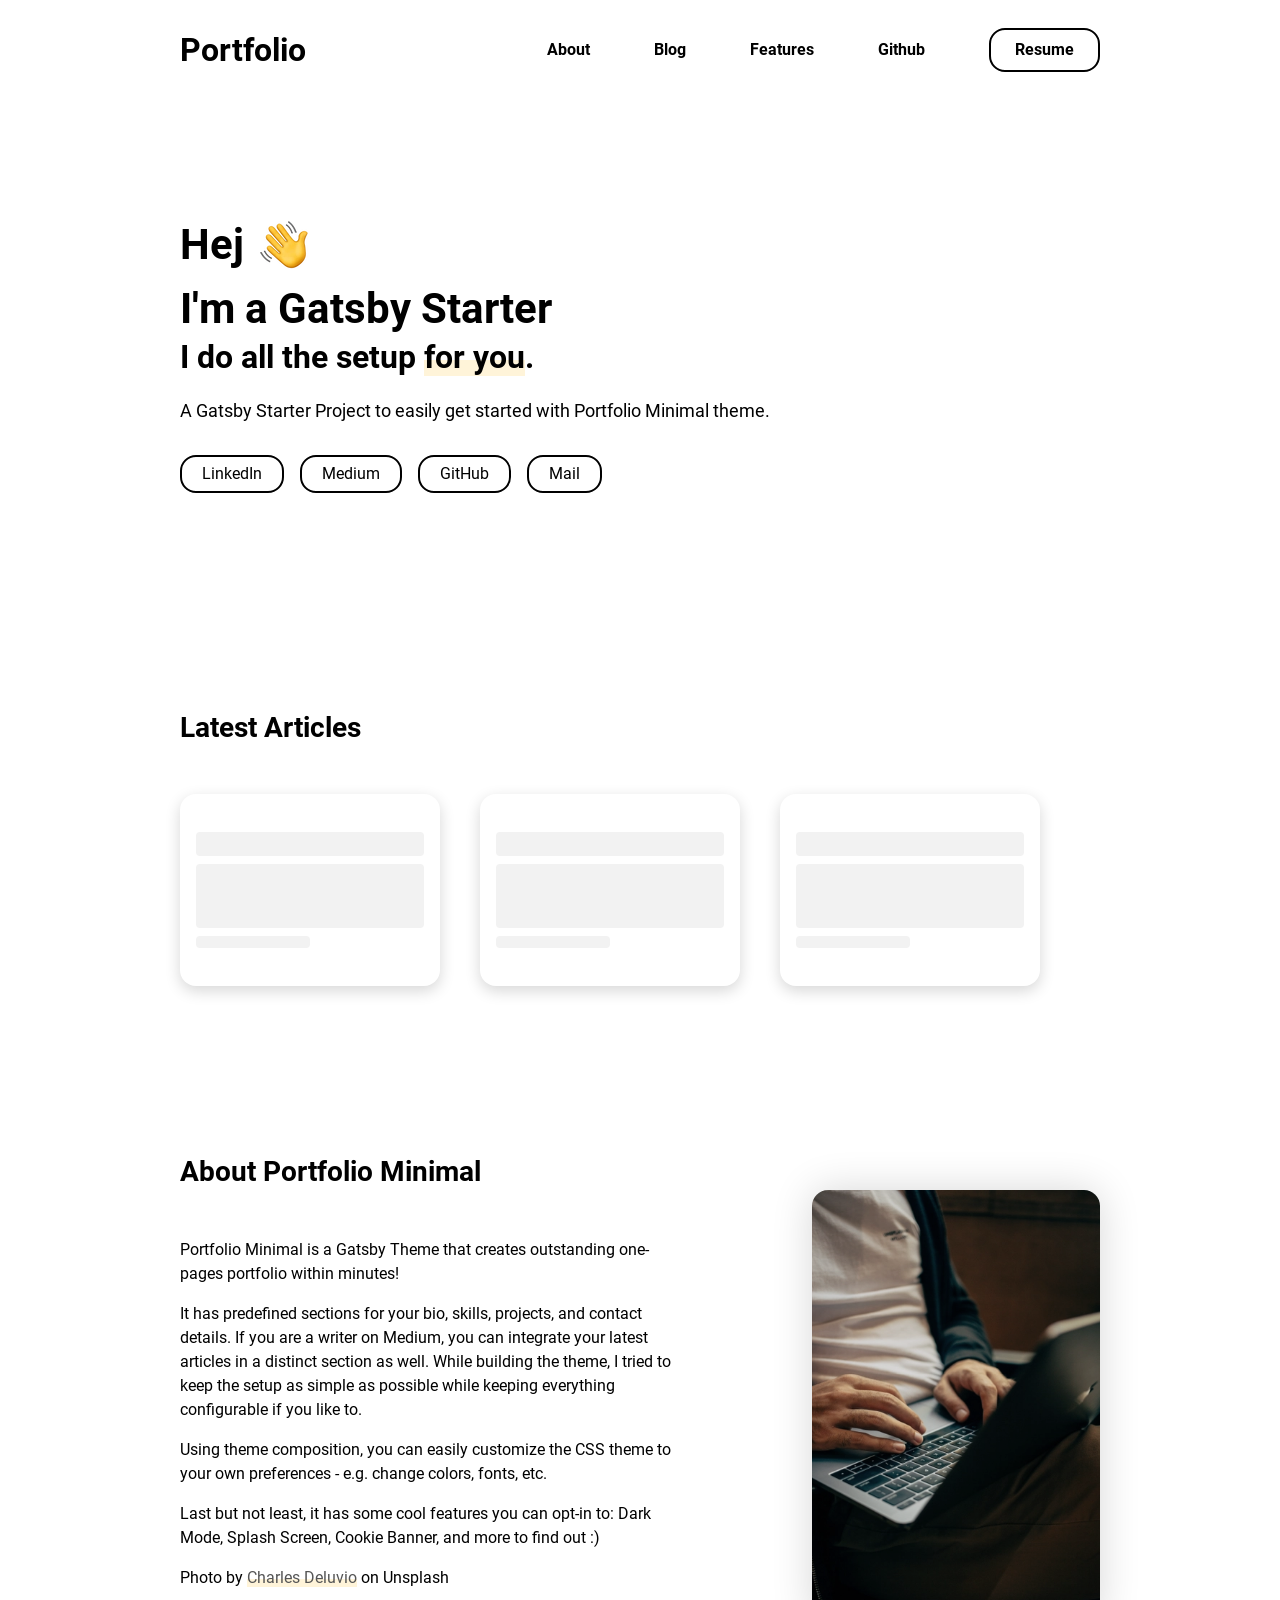
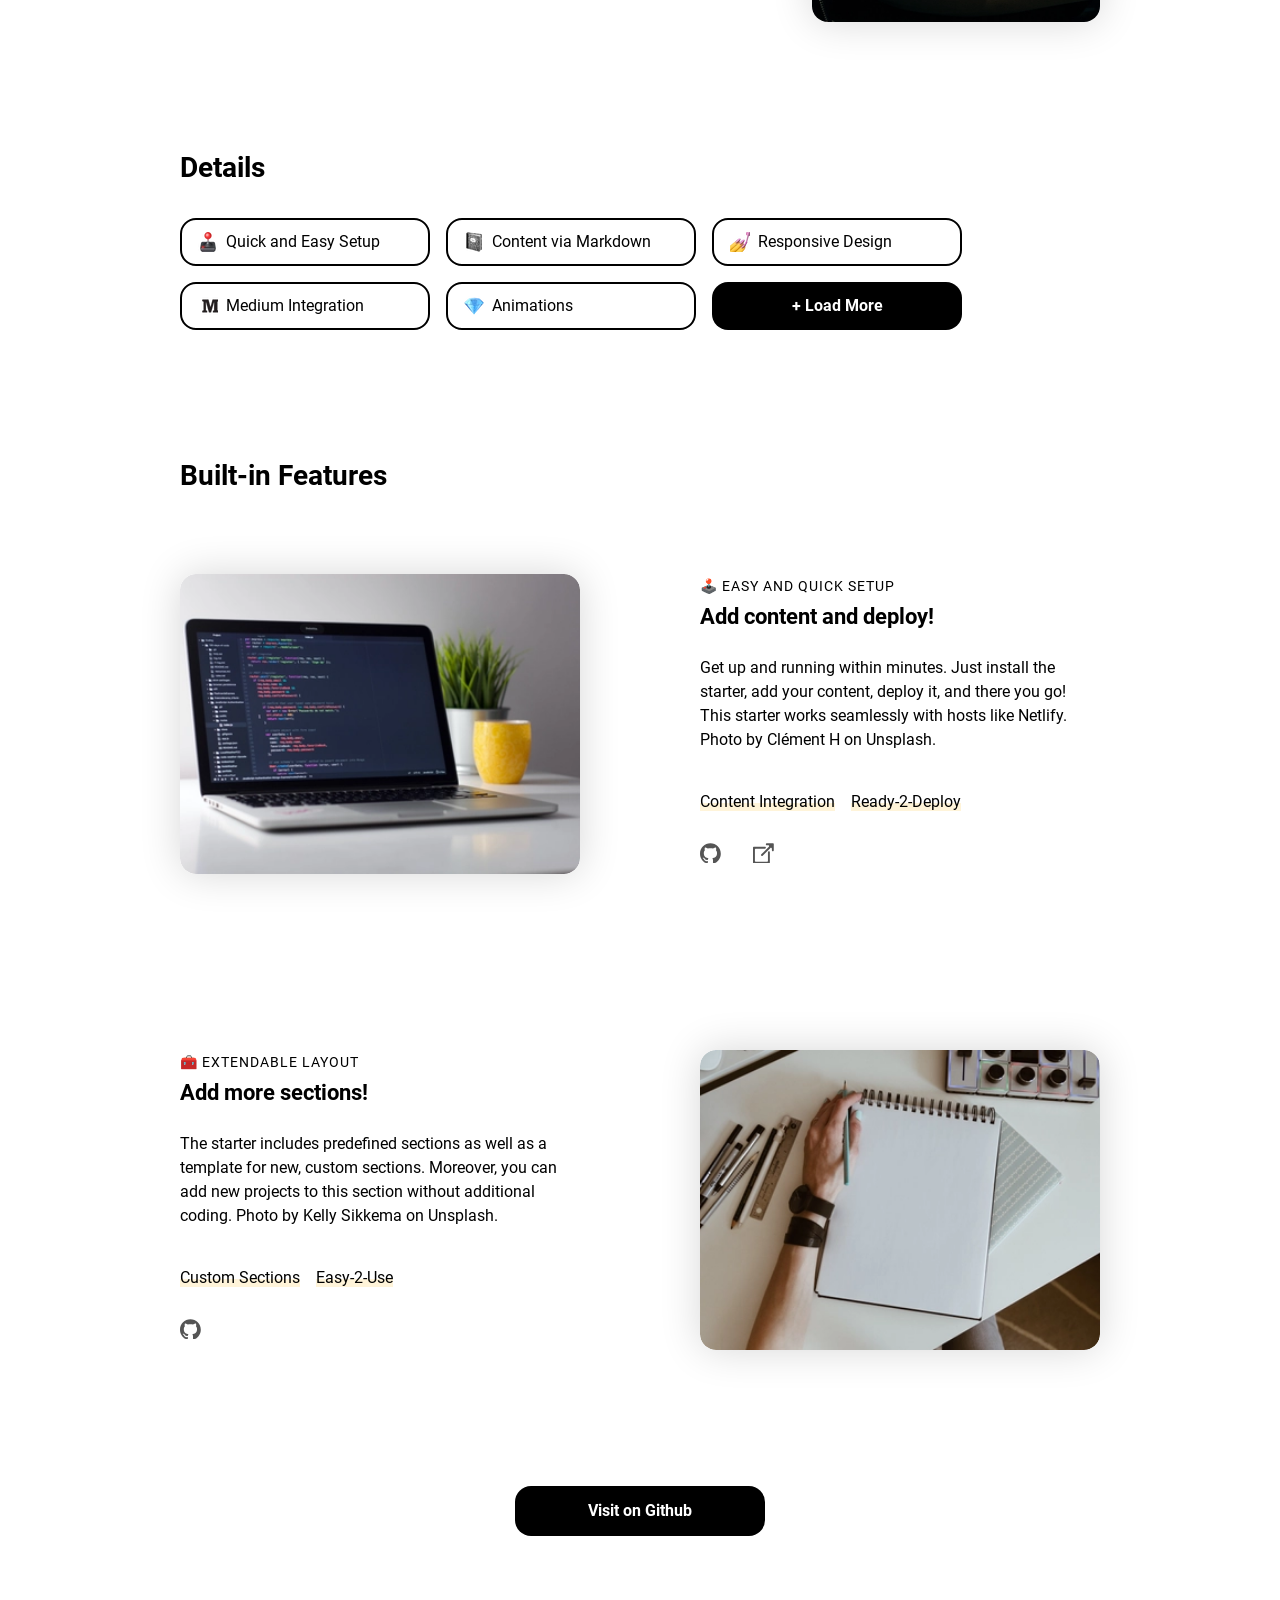
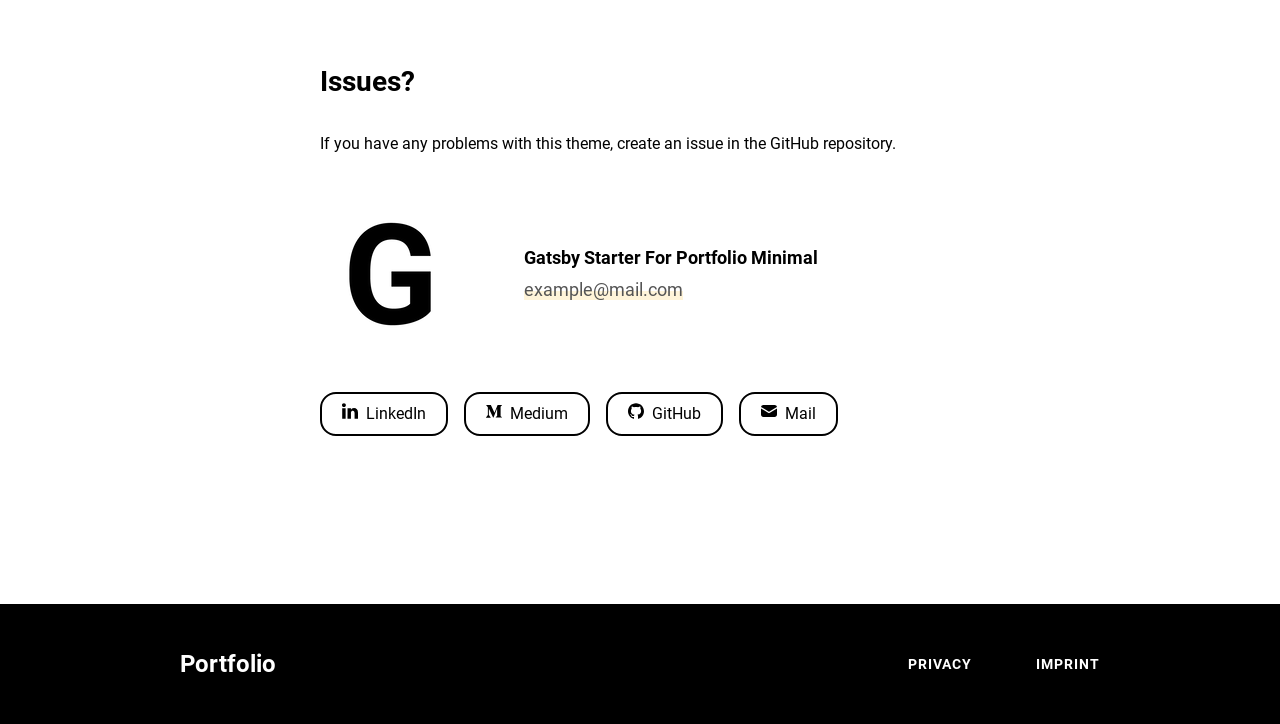
==== commit a01ebe49: "Build" ====
--- a/index.html
+++ b/index.html
@@ -1,5 +1,9 @@
-<!DOCTYPE html><html lang="en"><head><meta charSet="utf-8"/><meta http-equiv="x-ua-compatible" content="ie=edge"/><meta name="viewport" content="width=device-width, initial-scale=1, shrink-to-fit=no"/><meta name="generator" content="Gatsby 4.24.7"/><meta data-react-helmet="true" name="description" content="Spectral"/><meta data-react-helmet="true" name="keywords" content="site, web"/><meta name="theme-color" content="#663399"/><style data-href="/styles.93752e3e2583a4806362.css" data-identity="gatsby-global-css">@import url(https://fonts.googleapis.com/css?family=Open+Sans:400,400italic,600,600italic,800,800italic);
-/*!
- * Font Awesome Free 5.9.0 by @fontawesome - https://fontawesome.com
- * License - https://fontawesome.com/license/free (Icons: CC BY 4.0, Fonts: SIL OFL 1.1, Code: MIT License)
- */.fa,.fab,.fal,.far,.fas{-moz-osx-font-smoothing:grayscale;-webkit-font-smoothing:antialiased;display:inline-block;font-style:normal;font-variant:normal;line-height:1;text-rendering:auto}.fa-lg{font-size:1.33333em;line-height:.75em;vertical-align:-.0667em}.fa-xs{font-size:.75em}.fa-sm{font-size:.875em}.fa-1x{font-size:1em}.fa-2x{font-size:2em}.fa-3x{font-size:3em}.fa-4x{font-size:4em}.fa-5x{font-size:5em}.fa-6x{font-size:6em}.fa-7x{font-size:7em}.fa-8x{font-size:8em}.fa-9x{font-size:9em}.fa-10x{font-size:10em}.fa-fw{text-align:center;width:1.25em}.fa-ul{list-style-type:none;margin-left:2.5em;padding-left:0}.fa-ul>li{position:relative}.fa-li{left:-2em;line-height:inherit;position:absolute;text-align:center;width:2em}.fa-border{border:.08em solid #eee;border-radius:.1em;padding:.2em .25em .15em}.fa-pull-left{float:left}.fa-pull-right{float:right}.fa.fa-pull-left,.fab.fa-pull-left,.fal.fa-pull-left,.far.fa-pull-left,.fas.fa-pull-left{margin-right:.3em}.fa.fa-pull-right,.fab.fa-pull-right,.fal.fa-pull-right,.far.fa-pull-right,.fas.fa-pull-right{margin-left:.3em}.fa-spin{animation:fa-spin 2s linear infinite}.fa-pulse{animation:fa-spin 1s steps(8) infinite}@keyframes fa-spin{0%{transform:rotate(0deg)}to{transform:rotate(1turn)}}.fa-rotate-90{-ms-filter:"progid:DXImageTransform.Microsoft.BasicImage(rotation=1)";transform:rotate(90deg)}.fa-rotate-180{-ms-filter:"progid:DXImageTransform.Microsoft.BasicImage(rotation=2)";transform:rotate(180deg)}.fa-rotate-270{-ms-filter:"progid:DXImageTransform.Microsoft.BasicImage(rotation=3)";transform:rotate(270deg)}.fa-flip-horizontal{-ms-filter:"progid:DXImageTransform.Microsoft.BasicImage(rotation=0, mirror=1)";transform:scaleX(-1)}.fa-flip-vertical{transform:scaleY(-1)}.fa-flip-both,.fa-flip-horizontal.fa-flip-vertical,.fa-flip-vertical{-ms-filter:"progid:DXImageTransform.Microsoft.BasicImage(rotation=2, mirror=1)"}.fa-flip-both,.fa-flip-horizontal.fa-flip-vertical{transform:scale(-1)}:root .fa-flip-both,:root .fa-flip-horizontal,:root .fa-flip-vertical,:root .fa-rotate-180,:root .fa-rotate-270,:root .fa-rotate-90{filter:none}.fa-stack{display:inline-block;height:2em;line-height:2em;position:relative;vertical-align:middle;width:2.5em}.fa-stack-1x,.fa-stack-2x{left:0;position:absolute;text-align:center;width:100%}.fa-stack-1x{line-height:inherit}.fa-stack-2x{font-size:2em}.fa-inverse{color:#fff}.fa-500px:before{content:"\f26e"}.fa-accessible-icon:before{content:"\f368"}.fa-accusoft:before{content:"\f369"}.fa-acquisitions-incorporated:before{content:"\f6af"}.fa-ad:before{content:"\f641"}.fa-address-book:before{content:"\f2b9"}.fa-address-card:before{content:"\f2bb"}.fa-adjust:before{content:"\f042"}.fa-adn:before{content:"\f170"}.fa-adobe:before{content:"\f778"}.fa-adversal:before{content:"\f36a"}.fa-affiliatetheme:before{content:"\f36b"}.fa-air-freshener:before{content:"\f5d0"}.fa-airbnb:before{content:"\f834"}.fa-algolia:before{content:"\f36c"}.fa-align-center:before{content:"\f037"}.fa-align-justify:before{content:"\f039"}.fa-align-left:before{content:"\f036"}.fa-align-right:before{content:"\f038"}.fa-alipay:before{content:"\f642"}.fa-allergies:before{content:"\f461"}.fa-amazon:before{content:"\f270"}.fa-amazon-pay:before{content:"\f42c"}.fa-ambulance:before{content:"\f0f9"}.fa-american-sign-language-interpreting:before{content:"\f2a3"}.fa-amilia:before{content:"\f36d"}.fa-anchor:before{content:"\f13d"}.fa-android:before{content:"\f17b"}.fa-angellist:before{content:"\f209"}.fa-angle-double-down:before{content:"\f103"}.fa-angle-double-left:before{content:"\f100"}.fa-angle-double-right:before{content:"\f101"}.fa-angle-double-up:before{content:"\f102"}.fa-angle-down:before{content:"\f107"}.fa-angle-left:before{content:"\f104"}.fa-angle-right:before{content:"\f105"}.fa-angle-up:before{content:"\f106"}.fa-angry:before{content:"\f556"}.fa-angrycreative:before{content:"\f36e"}.fa-angular:before{content:"\f420"}.fa-ankh:before{content:"\f644"}.fa-app-store:before{content:"\f36f"}.fa-app-store-ios:before{content:"\f370"}.fa-apper:before{content:"\f371"}.fa-apple:before{content:"\f179"}.fa-apple-alt:before{content:"\f5d1"}.fa-apple-pay:before{content:"\f415"}.fa-archive:before{content:"\f187"}.fa-archway:before{content:"\f557"}.fa-arrow-alt-circle-down:before{content:"\f358"}.fa-arrow-alt-circle-left:before{content:"\f359"}.fa-arrow-alt-circle-right:before{content:"\f35a"}.fa-arrow-alt-circle-up:before{content:"\f35b"}.fa-arrow-circle-down:before{content:"\f0ab"}.fa-arrow-circle-left:before{content:"\f0a8"}.fa-arrow-circle-right:before{content:"\f0a9"}.fa-arrow-circle-up:before{content:"\f0aa"}.fa-arrow-down:before{content:"\f063"}.fa-arrow-left:before{content:"\f060"}.fa-arrow-right:before{content:"\f061"}.fa-arrow-up:before{content:"\f062"}.fa-arrows-alt:before{content:"\f0b2"}.fa-arrows-alt-h:before{content:"\f337"}.fa-arrows-alt-v:before{content:"\f338"}.fa-artstation:before{content:"\f77a"}.fa-assistive-listening-systems:before{content:"\f2a2"}.fa-asterisk:before{content:"\f069"}.fa-asymmetrik:before{content:"\f372"}.fa-at:before{content:"\f1fa"}.fa-atlas:before{content:"\f558"}.fa-atlassian:before{content:"\f77b"}.fa-atom:before{content:"\f5d2"}.fa-audible:before{content:"\f373"}.fa-audio-description:before{content:"\f29e"}.fa-autoprefixer:before{content:"\f41c"}.fa-avianex:before{content:"\f374"}.fa-aviato:before{content:"\f421"}.fa-award:before{content:"\f559"}.fa-aws:before{content:"\f375"}.fa-baby:before{content:"\f77c"}.fa-baby-carriage:before{content:"\f77d"}.fa-backspace:before{content:"\f55a"}.fa-backward:before{content:"\f04a"}.fa-bacon:before{content:"\f7e5"}.fa-balance-scale:before{content:"\f24e"}.fa-balance-scale-left:before{content:"\f515"}.fa-balance-scale-right:before{content:"\f516"}.fa-ban:before{content:"\f05e"}.fa-band-aid:before{content:"\f462"}.fa-bandcamp:before{content:"\f2d5"}.fa-barcode:before{content:"\f02a"}.fa-bars:before{content:"\f0c9"}.fa-baseball-ball:before{content:"\f433"}.fa-basketball-ball:before{content:"\f434"}.fa-bath:before{content:"\f2cd"}.fa-battery-empty:before{content:"\f244"}.fa-battery-full:before{content:"\f240"}.fa-battery-half:before{content:"\f242"}.fa-battery-quarter:before{content:"\f243"}.fa-battery-three-quarters:before{content:"\f241"}.fa-battle-net:before{content:"\f835"}.fa-bed:before{content:"\f236"}.fa-beer:before{content:"\f0fc"}.fa-behance:before{content:"\f1b4"}.fa-behance-square:before{content:"\f1b5"}.fa-bell:before{content:"\f0f3"}.fa-bell-slash:before{content:"\f1f6"}.fa-bezier-curve:before{content:"\f55b"}.fa-bible:before{content:"\f647"}.fa-bicycle:before{content:"\f206"}.fa-biking:before{content:"\f84a"}.fa-bimobject:before{content:"\f378"}.fa-binoculars:before{content:"\f1e5"}.fa-biohazard:before{content:"\f780"}.fa-birthday-cake:before{content:"\f1fd"}.fa-bitbucket:before{content:"\f171"}.fa-bitcoin:before{content:"\f379"}.fa-bity:before{content:"\f37a"}.fa-black-tie:before{content:"\f27e"}.fa-blackberry:before{content:"\f37b"}.fa-blender:before{content:"\f517"}.fa-blender-phone:before{content:"\f6b6"}.fa-blind:before{content:"\f29d"}.fa-blog:before{content:"\f781"}.fa-blogger:before{content:"\f37c"}.fa-blogger-b:before{content:"\f37d"}.fa-bluetooth:before{content:"\f293"}.fa-bluetooth-b:before{content:"\f294"}.fa-bold:before{content:"\f032"}.fa-bolt:before{content:"\f0e7"}.fa-bomb:before{content:"\f1e2"}.fa-bone:before{content:"\f5d7"}.fa-bong:before{content:"\f55c"}.fa-book:before{content:"\f02d"}.fa-book-dead:before{content:"\f6b7"}.fa-book-medical:before{content:"\f7e6"}.fa-book-open:before{content:"\f518"}.fa-book-reader:before{content:"\f5da"}.fa-bookmark:before{content:"\f02e"}.fa-bootstrap:before{content:"\f836"}.fa-border-all:before{content:"\f84c"}.fa-border-none:before{content:"\f850"}.fa-border-style:before{content:"\f853"}.fa-bowling-ball:before{content:"\f436"}.fa-box:before{content:"\f466"}.fa-box-open:before{content:"\f49e"}.fa-boxes:before{content:"\f468"}.fa-braille:before{content:"\f2a1"}.fa-brain:before{content:"\f5dc"}.fa-bread-slice:before{content:"\f7ec"}.fa-briefcase:before{content:"\f0b1"}.fa-briefcase-medical:before{content:"\f469"}.fa-broadcast-tower:before{content:"\f519"}.fa-broom:before{content:"\f51a"}.fa-brush:before{content:"\f55d"}.fa-btc:before{content:"\f15a"}.fa-buffer:before{content:"\f837"}.fa-bug:before{content:"\f188"}.fa-building:before{content:"\f1ad"}.fa-bullhorn:before{content:"\f0a1"}.fa-bullseye:before{content:"\f140"}.fa-burn:before{content:"\f46a"}.fa-buromobelexperte:before{content:"\f37f"}.fa-bus:before{content:"\f207"}.fa-bus-alt:before{content:"\f55e"}.fa-business-time:before{content:"\f64a"}.fa-buysellads:before{content:"\f20d"}.fa-calculator:before{content:"\f1ec"}.fa-calendar:before{content:"\f133"}.fa-calendar-alt:before{content:"\f073"}.fa-calendar-check:before{content:"\f274"}.fa-calendar-day:before{content:"\f783"}.fa-calendar-minus:before{content:"\f272"}.fa-calendar-plus:before{content:"\f271"}.fa-calendar-times:before{content:"\f273"}.fa-calendar-week:before{content:"\f784"}.fa-camera:before{content:"\f030"}.fa-camera-retro:before{content:"\f083"}.fa-campground:before{content:"\f6bb"}.fa-canadian-maple-leaf:before{content:"\f785"}.fa-candy-cane:before{content:"\f786"}.fa-cannabis:before{content:"\f55f"}.fa-capsules:before{content:"\f46b"}.fa-car:before{content:"\f1b9"}.fa-car-alt:before{content:"\f5de"}.fa-car-battery:before{content:"\f5df"}.fa-car-crash:before{content:"\f5e1"}.fa-car-side:before{content:"\f5e4"}.fa-caret-down:before{content:"\f0d7"}.fa-caret-left:before{content:"\f0d9"}.fa-caret-right:before{content:"\f0da"}.fa-caret-square-down:before{content:"\f150"}.fa-caret-square-left:before{content:"\f191"}.fa-caret-square-right:before{content:"\f152"}.fa-caret-square-up:before{content:"\f151"}.fa-caret-up:before{content:"\f0d8"}.fa-carrot:before{content:"\f787"}.fa-cart-arrow-down:before{content:"\f218"}.fa-cart-plus:before{content:"\f217"}.fa-cash-register:before{content:"\f788"}.fa-cat:before{content:"\f6be"}.fa-cc-amazon-pay:before{content:"\f42d"}.fa-cc-amex:before{content:"\f1f3"}.fa-cc-apple-pay:before{content:"\f416"}.fa-cc-diners-club:before{content:"\f24c"}.fa-cc-discover:before{content:"\f1f2"}.fa-cc-jcb:before{content:"\f24b"}.fa-cc-mastercard:before{content:"\f1f1"}.fa-cc-paypal:before{content:"\f1f4"}.fa-cc-stripe:before{content:"\f1f5"}.fa-cc-visa:before{content:"\f1f0"}.fa-centercode:before{content:"\f380"}.fa-centos:before{content:"\f789"}.fa-certificate:before{content:"\f0a3"}.fa-chair:before{content:"\f6c0"}.fa-chalkboard:before{content:"\f51b"}.fa-chalkboard-teacher:before{content:"\f51c"}.fa-charging-station:before{content:"\f5e7"}.fa-chart-area:before{content:"\f1fe"}.fa-chart-bar:before{content:"\f080"}.fa-chart-line:before{content:"\f201"}.fa-chart-pie:before{content:"\f200"}.fa-check:before{content:"\f00c"}.fa-check-circle:before{content:"\f058"}.fa-check-double:before{content:"\f560"}.fa-check-square:before{content:"\f14a"}.fa-cheese:before{content:"\f7ef"}.fa-chess:before{content:"\f439"}.fa-chess-bishop:before{content:"\f43a"}.fa-chess-board:before{content:"\f43c"}.fa-chess-king:before{content:"\f43f"}.fa-chess-knight:before{content:"\f441"}.fa-chess-pawn:before{content:"\f443"}.fa-chess-queen:before{content:"\f445"}.fa-chess-rook:before{content:"\f447"}.fa-chevron-circle-down:before{content:"\f13a"}.fa-chevron-circle-left:before{content:"\f137"}.fa-chevron-circle-right:before{content:"\f138"}.fa-chevron-circle-up:before{content:"\f139"}.fa-chevron-down:before{content:"\f078"}.fa-chevron-left:before{content:"\f053"}.fa-chevron-right:before{content:"\f054"}.fa-chevron-up:before{content:"\f077"}.fa-child:before{content:"\f1ae"}.fa-chrome:before{content:"\f268"}.fa-chromecast:before{content:"\f838"}.fa-church:before{content:"\f51d"}.fa-circle:before{content:"\f111"}.fa-circle-notch:before{content:"\f1ce"}.fa-city:before{content:"\f64f"}.fa-clinic-medical:before{content:"\f7f2"}.fa-clipboard:before{content:"\f328"}.fa-clipboard-check:before{content:"\f46c"}.fa-clipboard-list:before{content:"\f46d"}.fa-clock:before{content:"\f017"}.fa-clone:before{content:"\f24d"}.fa-closed-captioning:before{content:"\f20a"}.fa-cloud:before{content:"\f0c2"}.fa-cloud-download-alt:before{content:"\f381"}.fa-cloud-meatball:before{content:"\f73b"}.fa-cloud-moon:before{content:"\f6c3"}.fa-cloud-moon-rain:before{content:"\f73c"}.fa-cloud-rain:before{content:"\f73d"}.fa-cloud-showers-heavy:before{content:"\f740"}.fa-cloud-sun:before{content:"\f6c4"}.fa-cloud-sun-rain:before{content:"\f743"}.fa-cloud-upload-alt:before{content:"\f382"}.fa-cloudscale:before{content:"\f383"}.fa-cloudsmith:before{content:"\f384"}.fa-cloudversify:before{content:"\f385"}.fa-cocktail:before{content:"\f561"}.fa-code:before{content:"\f121"}.fa-code-branch:before{content:"\f126"}.fa-codepen:before{content:"\f1cb"}.fa-codiepie:before{content:"\f284"}.fa-coffee:before{content:"\f0f4"}.fa-cog:before{content:"\f013"}.fa-cogs:before{content:"\f085"}.fa-coins:before{content:"\f51e"}.fa-columns:before{content:"\f0db"}.fa-comment:before{content:"\f075"}.fa-comment-alt:before{content:"\f27a"}.fa-comment-dollar:before{content:"\f651"}.fa-comment-dots:before{content:"\f4ad"}.fa-comment-medical:before{content:"\f7f5"}.fa-comment-slash:before{content:"\f4b3"}.fa-comments:before{content:"\f086"}.fa-comments-dollar:before{content:"\f653"}.fa-compact-disc:before{content:"\f51f"}.fa-compass:before{content:"\f14e"}.fa-compress:before{content:"\f066"}.fa-compress-arrows-alt:before{content:"\f78c"}.fa-concierge-bell:before{content:"\f562"}.fa-confluence:before{content:"\f78d"}.fa-connectdevelop:before{content:"\f20e"}.fa-contao:before{content:"\f26d"}.fa-cookie:before{content:"\f563"}.fa-cookie-bite:before{content:"\f564"}.fa-copy:before{content:"\f0c5"}.fa-copyright:before{content:"\f1f9"}.fa-couch:before{content:"\f4b8"}.fa-cpanel:before{content:"\f388"}.fa-creative-commons:before{content:"\f25e"}.fa-creative-commons-by:before{content:"\f4e7"}.fa-creative-commons-nc:before{content:"\f4e8"}.fa-creative-commons-nc-eu:before{content:"\f4e9"}.fa-creative-commons-nc-jp:before{content:"\f4ea"}.fa-creative-commons-nd:before{content:"\f4eb"}.fa-creative-commons-pd:before{content:"\f4ec"}.fa-creative-commons-pd-alt:before{content:"\f4ed"}.fa-creative-commons-remix:before{content:"\f4ee"}.fa-creative-commons-sa:before{content:"\f4ef"}.fa-creative-commons-sampling:before{content:"\f4f0"}.fa-creative-commons-sampling-plus:before{content:"\f4f1"}.fa-creative-commons-share:before{content:"\f4f2"}.fa-creative-commons-zero:before{content:"\f4f3"}.fa-credit-card:before{content:"\f09d"}.fa-critical-role:before{content:"\f6c9"}.fa-crop:before{content:"\f125"}.fa-crop-alt:before{content:"\f565"}.fa-cross:before{content:"\f654"}.fa-crosshairs:before{content:"\f05b"}.fa-crow:before{content:"\f520"}.fa-crown:before{content:"\f521"}.fa-crutch:before{content:"\f7f7"}.fa-css3:before{content:"\f13c"}.fa-css3-alt:before{content:"\f38b"}.fa-cube:before{content:"\f1b2"}.fa-cubes:before{content:"\f1b3"}.fa-cut:before{content:"\f0c4"}.fa-cuttlefish:before{content:"\f38c"}.fa-d-and-d:before{content:"\f38d"}.fa-d-and-d-beyond:before{content:"\f6ca"}.fa-dashcube:before{content:"\f210"}.fa-database:before{content:"\f1c0"}.fa-deaf:before{content:"\f2a4"}.fa-delicious:before{content:"\f1a5"}.fa-democrat:before{content:"\f747"}.fa-deploydog:before{content:"\f38e"}.fa-deskpro:before{content:"\f38f"}.fa-desktop:before{content:"\f108"}.fa-dev:before{content:"\f6cc"}.fa-deviantart:before{content:"\f1bd"}.fa-dharmachakra:before{content:"\f655"}.fa-dhl:before{content:"\f790"}.fa-diagnoses:before{content:"\f470"}.fa-diaspora:before{content:"\f791"}.fa-dice:before{content:"\f522"}.fa-dice-d20:before{content:"\f6cf"}.fa-dice-d6:before{content:"\f6d1"}.fa-dice-five:before{content:"\f523"}.fa-dice-four:before{content:"\f524"}.fa-dice-one:before{content:"\f525"}.fa-dice-six:before{content:"\f526"}.fa-dice-three:before{content:"\f527"}.fa-dice-two:before{content:"\f528"}.fa-digg:before{content:"\f1a6"}.fa-digital-ocean:before{content:"\f391"}.fa-digital-tachograph:before{content:"\f566"}.fa-directions:before{content:"\f5eb"}.fa-discord:before{content:"\f392"}.fa-discourse:before{content:"\f393"}.fa-divide:before{content:"\f529"}.fa-dizzy:before{content:"\f567"}.fa-dna:before{content:"\f471"}.fa-dochub:before{content:"\f394"}.fa-docker:before{content:"\f395"}.fa-dog:before{content:"\f6d3"}.fa-dollar-sign:before{content:"\f155"}.fa-dolly:before{content:"\f472"}.fa-dolly-flatbed:before{content:"\f474"}.fa-donate:before{content:"\f4b9"}.fa-door-closed:before{content:"\f52a"}.fa-door-open:before{content:"\f52b"}.fa-dot-circle:before{content:"\f192"}.fa-dove:before{content:"\f4ba"}.fa-download:before{content:"\f019"}.fa-draft2digital:before{content:"\f396"}.fa-drafting-compass:before{content:"\f568"}.fa-dragon:before{content:"\f6d5"}.fa-draw-polygon:before{content:"\f5ee"}.fa-dribbble:before{content:"\f17d"}.fa-dribbble-square:before{content:"\f397"}.fa-dropbox:before{content:"\f16b"}.fa-drum:before{content:"\f569"}.fa-drum-steelpan:before{content:"\f56a"}.fa-drumstick-bite:before{content:"\f6d7"}.fa-drupal:before{content:"\f1a9"}.fa-dumbbell:before{content:"\f44b"}.fa-dumpster:before{content:"\f793"}.fa-dumpster-fire:before{content:"\f794"}.fa-dungeon:before{content:"\f6d9"}.fa-dyalog:before{content:"\f399"}.fa-earlybirds:before{content:"\f39a"}.fa-ebay:before{content:"\f4f4"}.fa-edge:before{content:"\f282"}.fa-edit:before{content:"\f044"}.fa-egg:before{content:"\f7fb"}.fa-eject:before{content:"\f052"}.fa-elementor:before{content:"\f430"}.fa-ellipsis-h:before{content:"\f141"}.fa-ellipsis-v:before{content:"\f142"}.fa-ello:before{content:"\f5f1"}.fa-ember:before{content:"\f423"}.fa-empire:before{content:"\f1d1"}.fa-envelope:before{content:"\f0e0"}.fa-envelope-open:before{content:"\f2b6"}.fa-envelope-open-text:before{content:"\f658"}.fa-envelope-square:before{content:"\f199"}.fa-envira:before{content:"\f299"}.fa-equals:before{content:"\f52c"}.fa-eraser:before{content:"\f12d"}.fa-erlang:before{content:"\f39d"}.fa-ethereum:before{content:"\f42e"}.fa-ethernet:before{content:"\f796"}.fa-etsy:before{content:"\f2d7"}.fa-euro-sign:before{content:"\f153"}.fa-evernote:before{content:"\f839"}.fa-exchange-alt:before{content:"\f362"}.fa-exclamation:before{content:"\f12a"}.fa-exclamation-circle:before{content:"\f06a"}.fa-exclamation-triangle:before{content:"\f071"}.fa-expand:before{content:"\f065"}.fa-expand-arrows-alt:before{content:"\f31e"}.fa-expeditedssl:before{content:"\f23e"}.fa-external-link-alt:before{content:"\f35d"}.fa-external-link-square-alt:before{content:"\f360"}.fa-eye:before{content:"\f06e"}.fa-eye-dropper:before{content:"\f1fb"}.fa-eye-slash:before{content:"\f070"}.fa-facebook:before{content:"\f09a"}.fa-facebook-f:before{content:"\f39e"}.fa-facebook-messenger:before{content:"\f39f"}.fa-facebook-square:before{content:"\f082"}.fa-fan:before{content:"\f863"}.fa-fantasy-flight-games:before{content:"\f6dc"}.fa-fast-backward:before{content:"\f049"}.fa-fast-forward:before{content:"\f050"}.fa-fax:before{content:"\f1ac"}.fa-feather:before{content:"\f52d"}.fa-feather-alt:before{content:"\f56b"}.fa-fedex:before{content:"\f797"}.fa-fedora:before{content:"\f798"}.fa-female:before{content:"\f182"}.fa-fighter-jet:before{content:"\f0fb"}.fa-figma:before{content:"\f799"}.fa-file:before{content:"\f15b"}.fa-file-alt:before{content:"\f15c"}.fa-file-archive:before{content:"\f1c6"}.fa-file-audio:before{content:"\f1c7"}.fa-file-code:before{content:"\f1c9"}.fa-file-contract:before{content:"\f56c"}.fa-file-csv:before{content:"\f6dd"}.fa-file-download:before{content:"\f56d"}.fa-file-excel:before{content:"\f1c3"}.fa-file-export:before{content:"\f56e"}.fa-file-image:before{content:"\f1c5"}.fa-file-import:before{content:"\f56f"}.fa-file-invoice:before{content:"\f570"}.fa-file-invoice-dollar:before{content:"\f571"}.fa-file-medical:before{content:"\f477"}.fa-file-medical-alt:before{content:"\f478"}.fa-file-pdf:before{content:"\f1c1"}.fa-file-powerpoint:before{content:"\f1c4"}.fa-file-prescription:before{content:"\f572"}.fa-file-signature:before{content:"\f573"}.fa-file-upload:before{content:"\f574"}.fa-file-video:before{content:"\f1c8"}.fa-file-word:before{content:"\f1c2"}.fa-fill:before{content:"\f575"}.fa-fill-drip:before{content:"\f576"}.fa-film:before{content:"\f008"}.fa-filter:before{content:"\f0b0"}.fa-fingerprint:before{content:"\f577"}.fa-fire:before{content:"\f06d"}.fa-fire-alt:before{content:"\f7e4"}.fa-fire-extinguisher:before{content:"\f134"}.fa-firefox:before{content:"\f269"}.fa-first-aid:before{content:"\f479"}.fa-first-order:before{content:"\f2b0"}.fa-first-order-alt:before{content:"\f50a"}.fa-firstdraft:before{content:"\f3a1"}.fa-fish:before{content:"\f578"}.fa-fist-raised:before{content:"\f6de"}.fa-flag:before{content:"\f024"}.fa-flag-checkered:before{content:"\f11e"}.fa-flag-usa:before{content:"\f74d"}.fa-flask:before{content:"\f0c3"}.fa-flickr:before{content:"\f16e"}.fa-flipboard:before{content:"\f44d"}.fa-flushed:before{content:"\f579"}.fa-fly:before{content:"\f417"}.fa-folder:before{content:"\f07b"}.fa-folder-minus:before{content:"\f65d"}.fa-folder-open:before{content:"\f07c"}.fa-folder-plus:before{content:"\f65e"}.fa-font:before{content:"\f031"}.fa-font-awesome:before{content:"\f2b4"}.fa-font-awesome-alt:before{content:"\f35c"}.fa-font-awesome-flag:before{content:"\f425"}.fa-font-awesome-logo-full:before{content:"\f4e6"}.fa-fonticons:before{content:"\f280"}.fa-fonticons-fi:before{content:"\f3a2"}.fa-football-ball:before{content:"\f44e"}.fa-fort-awesome:before{content:"\f286"}.fa-fort-awesome-alt:before{content:"\f3a3"}.fa-forumbee:before{content:"\f211"}.fa-forward:before{content:"\f04e"}.fa-foursquare:before{content:"\f180"}.fa-free-code-camp:before{content:"\f2c5"}.fa-freebsd:before{content:"\f3a4"}.fa-frog:before{content:"\f52e"}.fa-frown:before{content:"\f119"}.fa-frown-open:before{content:"\f57a"}.fa-fulcrum:before{content:"\f50b"}.fa-funnel-dollar:before{content:"\f662"}.fa-futbol:before{content:"\f1e3"}.fa-galactic-republic:before{content:"\f50c"}.fa-galactic-senate:before{content:"\f50d"}.fa-gamepad:before{content:"\f11b"}.fa-gas-pump:before{content:"\f52f"}.fa-gavel:before{content:"\f0e3"}.fa-gem:before{content:"\f3a5"}.fa-genderless:before{content:"\f22d"}.fa-get-pocket:before{content:"\f265"}.fa-gg:before{content:"\f260"}.fa-gg-circle:before{content:"\f261"}.fa-ghost:before{content:"\f6e2"}.fa-gift:before{content:"\f06b"}.fa-gifts:before{content:"\f79c"}.fa-git:before{content:"\f1d3"}.fa-git-alt:before{content:"\f841"}.fa-git-square:before{content:"\f1d2"}.fa-github:before{content:"\f09b"}.fa-github-alt:before{content:"\f113"}.fa-github-square:before{content:"\f092"}.fa-gitkraken:before{content:"\f3a6"}.fa-gitlab:before{content:"\f296"}.fa-gitter:before{content:"\f426"}.fa-glass-cheers:before{content:"\f79f"}.fa-glass-martini:before{content:"\f000"}.fa-glass-martini-alt:before{content:"\f57b"}.fa-glass-whiskey:before{content:"\f7a0"}.fa-glasses:before{content:"\f530"}.fa-glide:before{content:"\f2a5"}.fa-glide-g:before{content:"\f2a6"}.fa-globe:before{content:"\f0ac"}.fa-globe-africa:before{content:"\f57c"}.fa-globe-americas:before{content:"\f57d"}.fa-globe-asia:before{content:"\f57e"}.fa-globe-europe:before{content:"\f7a2"}.fa-gofore:before{content:"\f3a7"}.fa-golf-ball:before{content:"\f450"}.fa-goodreads:before{content:"\f3a8"}.fa-goodreads-g:before{content:"\f3a9"}.fa-google:before{content:"\f1a0"}.fa-google-drive:before{content:"\f3aa"}.fa-google-play:before{content:"\f3ab"}.fa-google-plus:before{content:"\f2b3"}.fa-google-plus-g:before{content:"\f0d5"}.fa-google-plus-square:before{content:"\f0d4"}.fa-google-wallet:before{content:"\f1ee"}.fa-gopuram:before{content:"\f664"}.fa-graduation-cap:before{content:"\f19d"}.fa-gratipay:before{content:"\f184"}.fa-grav:before{content:"\f2d6"}.fa-greater-than:before{content:"\f531"}.fa-greater-than-equal:before{content:"\f532"}.fa-grimace:before{content:"\f57f"}.fa-grin:before{content:"\f580"}.fa-grin-alt:before{content:"\f581"}.fa-grin-beam:before{content:"\f582"}.fa-grin-beam-sweat:before{content:"\f583"}.fa-grin-hearts:before{content:"\f584"}.fa-grin-squint:before{content:"\f585"}.fa-grin-squint-tears:before{content:"\f586"}.fa-grin-stars:before{content:"\f587"}.fa-grin-tears:before{content:"\f588"}.fa-grin-tongue:before{content:"\f589"}.fa-grin-tongue-squint:before{content:"\f58a"}.fa-grin-tongue-wink:before{content:"\f58b"}.fa-grin-wink:before{content:"\f58c"}.fa-grip-horizontal:before{content:"\f58d"}.fa-grip-lines:before{content:"\f7a4"}.fa-grip-lines-vertical:before{content:"\f7a5"}.fa-grip-vertical:before{content:"\f58e"}.fa-gripfire:before{content:"\f3ac"}.fa-grunt:before{content:"\f3ad"}.fa-guitar:before{content:"\f7a6"}.fa-gulp:before{content:"\f3ae"}.fa-h-square:before{content:"\f0fd"}.fa-hacker-news:before{content:"\f1d4"}.fa-hacker-news-square:before{content:"\f3af"}.fa-hackerrank:before{content:"\f5f7"}.fa-hamburger:before{content:"\f805"}.fa-hammer:before{content:"\f6e3"}.fa-hamsa:before{content:"\f665"}.fa-hand-holding:before{content:"\f4bd"}.fa-hand-holding-heart:before{content:"\f4be"}.fa-hand-holding-usd:before{content:"\f4c0"}.fa-hand-lizard:before{content:"\f258"}.fa-hand-middle-finger:before{content:"\f806"}.fa-hand-paper:before{content:"\f256"}.fa-hand-peace:before{content:"\f25b"}.fa-hand-point-down:before{content:"\f0a7"}.fa-hand-point-left:before{content:"\f0a5"}.fa-hand-point-right:before{content:"\f0a4"}.fa-hand-point-up:before{content:"\f0a6"}.fa-hand-pointer:before{content:"\f25a"}.fa-hand-rock:before{content:"\f255"}.fa-hand-scissors:before{content:"\f257"}.fa-hand-spock:before{content:"\f259"}.fa-hands:before{content:"\f4c2"}.fa-hands-helping:before{content:"\f4c4"}.fa-handshake:before{content:"\f2b5"}.fa-hanukiah:before{content:"\f6e6"}.fa-hard-hat:before{content:"\f807"}.fa-hashtag:before{content:"\f292"}.fa-hat-wizard:before{content:"\f6e8"}.fa-haykal:before{content:"\f666"}.fa-hdd:before{content:"\f0a0"}.fa-heading:before{content:"\f1dc"}.fa-headphones:before{content:"\f025"}.fa-headphones-alt:before{content:"\f58f"}.fa-headset:before{content:"\f590"}.fa-heart:before{content:"\f004"}.fa-heart-broken:before{content:"\f7a9"}.fa-heartbeat:before{content:"\f21e"}.fa-helicopter:before{content:"\f533"}.fa-highlighter:before{content:"\f591"}.fa-hiking:before{content:"\f6ec"}.fa-hippo:before{content:"\f6ed"}.fa-hips:before{content:"\f452"}.fa-hire-a-helper:before{content:"\f3b0"}.fa-history:before{content:"\f1da"}.fa-hockey-puck:before{content:"\f453"}.fa-holly-berry:before{content:"\f7aa"}.fa-home:before{content:"\f015"}.fa-hooli:before{content:"\f427"}.fa-hornbill:before{content:"\f592"}.fa-horse:before{content:"\f6f0"}.fa-horse-head:before{content:"\f7ab"}.fa-hospital:before{content:"\f0f8"}.fa-hospital-alt:before{content:"\f47d"}.fa-hospital-symbol:before{content:"\f47e"}.fa-hot-tub:before{content:"\f593"}.fa-hotdog:before{content:"\f80f"}.fa-hotel:before{content:"\f594"}.fa-hotjar:before{content:"\f3b1"}.fa-hourglass:before{content:"\f254"}.fa-hourglass-end:before{content:"\f253"}.fa-hourglass-half:before{content:"\f252"}.fa-hourglass-start:before{content:"\f251"}.fa-house-damage:before{content:"\f6f1"}.fa-houzz:before{content:"\f27c"}.fa-hryvnia:before{content:"\f6f2"}.fa-html5:before{content:"\f13b"}.fa-hubspot:before{content:"\f3b2"}.fa-i-cursor:before{content:"\f246"}.fa-ice-cream:before{content:"\f810"}.fa-icicles:before{content:"\f7ad"}.fa-icons:before{content:"\f86d"}.fa-id-badge:before{content:"\f2c1"}.fa-id-card:before{content:"\f2c2"}.fa-id-card-alt:before{content:"\f47f"}.fa-igloo:before{content:"\f7ae"}.fa-image:before{content:"\f03e"}.fa-images:before{content:"\f302"}.fa-imdb:before{content:"\f2d8"}.fa-inbox:before{content:"\f01c"}.fa-indent:before{content:"\f03c"}.fa-industry:before{content:"\f275"}.fa-infinity:before{content:"\f534"}.fa-info:before{content:"\f129"}.fa-info-circle:before{content:"\f05a"}.fa-instagram:before{content:"\f16d"}.fa-intercom:before{content:"\f7af"}.fa-internet-explorer:before{content:"\f26b"}.fa-invision:before{content:"\f7b0"}.fa-ioxhost:before{content:"\f208"}.fa-italic:before{content:"\f033"}.fa-itch-io:before{content:"\f83a"}.fa-itunes:before{content:"\f3b4"}.fa-itunes-note:before{content:"\f3b5"}.fa-java:before{content:"\f4e4"}.fa-jedi:before{content:"\f669"}.fa-jedi-order:before{content:"\f50e"}.fa-jenkins:before{content:"\f3b6"}.fa-jira:before{content:"\f7b1"}.fa-joget:before{content:"\f3b7"}.fa-joint:before{content:"\f595"}.fa-joomla:before{content:"\f1aa"}.fa-journal-whills:before{content:"\f66a"}.fa-js:before{content:"\f3b8"}.fa-js-square:before{content:"\f3b9"}.fa-jsfiddle:before{content:"\f1cc"}.fa-kaaba:before{content:"\f66b"}.fa-kaggle:before{content:"\f5fa"}.fa-key:before{content:"\f084"}.fa-keybase:before{content:"\f4f5"}.fa-keyboard:before{content:"\f11c"}.fa-keycdn:before{content:"\f3ba"}.fa-khanda:before{content:"\f66d"}.fa-kickstarter:before{content:"\f3bb"}.fa-kickstarter-k:before{content:"\f3bc"}.fa-kiss:before{content:"\f596"}.fa-kiss-beam:before{content:"\f597"}.fa-kiss-wink-heart:before{content:"\f598"}.fa-kiwi-bird:before{content:"\f535"}.fa-korvue:before{content:"\f42f"}.fa-landmark:before{content:"\f66f"}.fa-language:before{content:"\f1ab"}.fa-laptop:before{content:"\f109"}.fa-laptop-code:before{content:"\f5fc"}.fa-laptop-medical:before{content:"\f812"}.fa-laravel:before{content:"\f3bd"}.fa-lastfm:before{content:"\f202"}.fa-lastfm-square:before{content:"\f203"}.fa-laugh:before{content:"\f599"}.fa-laugh-beam:before{content:"\f59a"}.fa-laugh-squint:before{content:"\f59b"}.fa-laugh-wink:before{content:"\f59c"}.fa-layer-group:before{content:"\f5fd"}.fa-leaf:before{content:"\f06c"}.fa-leanpub:before{content:"\f212"}.fa-lemon:before{content:"\f094"}.fa-less:before{content:"\f41d"}.fa-less-than:before{content:"\f536"}.fa-less-than-equal:before{content:"\f537"}.fa-level-down-alt:before{content:"\f3be"}.fa-level-up-alt:before{content:"\f3bf"}.fa-life-ring:before{content:"\f1cd"}.fa-lightbulb:before{content:"\f0eb"}.fa-line:before{content:"\f3c0"}.fa-link:before{content:"\f0c1"}.fa-linkedin:before{content:"\f08c"}.fa-linkedin-in:before{content:"\f0e1"}.fa-linode:before{content:"\f2b8"}.fa-linux:before{content:"\f17c"}.fa-lira-sign:before{content:"\f195"}.fa-list:before{content:"\f03a"}.fa-list-alt:before{content:"\f022"}.fa-list-ol:before{content:"\f0cb"}.fa-list-ul:before{content:"\f0ca"}.fa-location-arrow:before{content:"\f124"}.fa-lock:before{content:"\f023"}.fa-lock-open:before{content:"\f3c1"}.fa-long-arrow-alt-down:before{content:"\f309"}.fa-long-arrow-alt-left:before{content:"\f30a"}.fa-long-arrow-alt-right:before{content:"\f30b"}.fa-long-arrow-alt-up:before{content:"\f30c"}.fa-low-vision:before{content:"\f2a8"}.fa-luggage-cart:before{content:"\f59d"}.fa-lyft:before{content:"\f3c3"}.fa-magento:before{content:"\f3c4"}.fa-magic:before{content:"\f0d0"}.fa-magnet:before{content:"\f076"}.fa-mail-bulk:before{content:"\f674"}.fa-mailchimp:before{content:"\f59e"}.fa-male:before{content:"\f183"}.fa-mandalorian:before{content:"\f50f"}.fa-map:before{content:"\f279"}.fa-map-marked:before{content:"\f59f"}.fa-map-marked-alt:before{content:"\f5a0"}.fa-map-marker:before{content:"\f041"}.fa-map-marker-alt:before{content:"\f3c5"}.fa-map-pin:before{content:"\f276"}.fa-map-signs:before{content:"\f277"}.fa-markdown:before{content:"\f60f"}.fa-marker:before{content:"\f5a1"}.fa-mars:before{content:"\f222"}.fa-mars-double:before{content:"\f227"}.fa-mars-stroke:before{content:"\f229"}.fa-mars-stroke-h:before{content:"\f22b"}.fa-mars-stroke-v:before{content:"\f22a"}.fa-mask:before{content:"\f6fa"}.fa-mastodon:before{content:"\f4f6"}.fa-maxcdn:before{content:"\f136"}.fa-medal:before{content:"\f5a2"}.fa-medapps:before{content:"\f3c6"}.fa-medium:before{content:"\f23a"}.fa-medium-m:before{content:"\f3c7"}.fa-medkit:before{content:"\f0fa"}.fa-medrt:before{content:"\f3c8"}.fa-meetup:before{content:"\f2e0"}.fa-megaport:before{content:"\f5a3"}.fa-meh:before{content:"\f11a"}.fa-meh-blank:before{content:"\f5a4"}.fa-meh-rolling-eyes:before{content:"\f5a5"}.fa-memory:before{content:"\f538"}.fa-mendeley:before{content:"\f7b3"}.fa-menorah:before{content:"\f676"}.fa-mercury:before{content:"\f223"}.fa-meteor:before{content:"\f753"}.fa-microchip:before{content:"\f2db"}.fa-microphone:before{content:"\f130"}.fa-microphone-alt:before{content:"\f3c9"}.fa-microphone-alt-slash:before{content:"\f539"}.fa-microphone-slash:before{content:"\f131"}.fa-microscope:before{content:"\f610"}.fa-microsoft:before{content:"\f3ca"}.fa-minus:before{content:"\f068"}.fa-minus-circle:before{content:"\f056"}.fa-minus-square:before{content:"\f146"}.fa-mitten:before{content:"\f7b5"}.fa-mix:before{content:"\f3cb"}.fa-mixcloud:before{content:"\f289"}.fa-mizuni:before{content:"\f3cc"}.fa-mobile:before{content:"\f10b"}.fa-mobile-alt:before{content:"\f3cd"}.fa-modx:before{content:"\f285"}.fa-monero:before{content:"\f3d0"}.fa-money-bill:before{content:"\f0d6"}.fa-money-bill-alt:before{content:"\f3d1"}.fa-money-bill-wave:before{content:"\f53a"}.fa-money-bill-wave-alt:before{content:"\f53b"}.fa-money-check:before{content:"\f53c"}.fa-money-check-alt:before{content:"\f53d"}.fa-monument:before{content:"\f5a6"}.fa-moon:before{content:"\f186"}.fa-mortar-pestle:before{content:"\f5a7"}.fa-mosque:before{content:"\f678"}.fa-motorcycle:before{content:"\f21c"}.fa-mountain:before{content:"\f6fc"}.fa-mouse-pointer:before{content:"\f245"}.fa-mug-hot:before{content:"\f7b6"}.fa-music:before{content:"\f001"}.fa-napster:before{content:"\f3d2"}.fa-neos:before{content:"\f612"}.fa-network-wired:before{content:"\f6ff"}.fa-neuter:before{content:"\f22c"}.fa-newspaper:before{content:"\f1ea"}.fa-nimblr:before{content:"\f5a8"}.fa-node:before{content:"\f419"}.fa-node-js:before{content:"\f3d3"}.fa-not-equal:before{content:"\f53e"}.fa-notes-medical:before{content:"\f481"}.fa-npm:before{content:"\f3d4"}.fa-ns8:before{content:"\f3d5"}.fa-nutritionix:before{content:"\f3d6"}.fa-object-group:before{content:"\f247"}.fa-object-ungroup:before{content:"\f248"}.fa-odnoklassniki:before{content:"\f263"}.fa-odnoklassniki-square:before{content:"\f264"}.fa-oil-can:before{content:"\f613"}.fa-old-republic:before{content:"\f510"}.fa-om:before{content:"\f679"}.fa-opencart:before{content:"\f23d"}.fa-openid:before{content:"\f19b"}.fa-opera:before{content:"\f26a"}.fa-optin-monster:before{content:"\f23c"}.fa-osi:before{content:"\f41a"}.fa-otter:before{content:"\f700"}.fa-outdent:before{content:"\f03b"}.fa-page4:before{content:"\f3d7"}.fa-pagelines:before{content:"\f18c"}.fa-pager:before{content:"\f815"}.fa-paint-brush:before{content:"\f1fc"}.fa-paint-roller:before{content:"\f5aa"}.fa-palette:before{content:"\f53f"}.fa-palfed:before{content:"\f3d8"}.fa-pallet:before{content:"\f482"}.fa-paper-plane:before{content:"\f1d8"}.fa-paperclip:before{content:"\f0c6"}.fa-parachute-box:before{content:"\f4cd"}.fa-paragraph:before{content:"\f1dd"}.fa-parking:before{content:"\f540"}.fa-passport:before{content:"\f5ab"}.fa-pastafarianism:before{content:"\f67b"}.fa-paste:before{content:"\f0ea"}.fa-patreon:before{content:"\f3d9"}.fa-pause:before{content:"\f04c"}.fa-pause-circle:before{content:"\f28b"}.fa-paw:before{content:"\f1b0"}.fa-paypal:before{content:"\f1ed"}.fa-peace:before{content:"\f67c"}.fa-pen:before{content:"\f304"}.fa-pen-alt:before{content:"\f305"}.fa-pen-fancy:before{content:"\f5ac"}.fa-pen-nib:before{content:"\f5ad"}.fa-pen-square:before{content:"\f14b"}.fa-pencil-alt:before{content:"\f303"}.fa-pencil-ruler:before{content:"\f5ae"}.fa-penny-arcade:before{content:"\f704"}.fa-people-carry:before{content:"\f4ce"}.fa-pepper-hot:before{content:"\f816"}.fa-percent:before{content:"\f295"}.fa-percentage:before{content:"\f541"}.fa-periscope:before{content:"\f3da"}.fa-person-booth:before{content:"\f756"}.fa-phabricator:before{content:"\f3db"}.fa-phoenix-framework:before{content:"\f3dc"}.fa-phoenix-squadron:before{content:"\f511"}.fa-phone:before{content:"\f095"}.fa-phone-alt:before{content:"\f879"}.fa-phone-slash:before{content:"\f3dd"}.fa-phone-square:before{content:"\f098"}.fa-phone-square-alt:before{content:"\f87b"}.fa-phone-volume:before{content:"\f2a0"}.fa-photo-video:before{content:"\f87c"}.fa-php:before{content:"\f457"}.fa-pied-piper:before{content:"\f2ae"}.fa-pied-piper-alt:before{content:"\f1a8"}.fa-pied-piper-hat:before{content:"\f4e5"}.fa-pied-piper-pp:before{content:"\f1a7"}.fa-piggy-bank:before{content:"\f4d3"}.fa-pills:before{content:"\f484"}.fa-pinterest:before{content:"\f0d2"}.fa-pinterest-p:before{content:"\f231"}.fa-pinterest-square:before{content:"\f0d3"}.fa-pizza-slice:before{content:"\f818"}.fa-place-of-worship:before{content:"\f67f"}.fa-plane:before{content:"\f072"}.fa-plane-arrival:before{content:"\f5af"}.fa-plane-departure:before{content:"\f5b0"}.fa-play:before{content:"\f04b"}.fa-play-circle:before{content:"\f144"}.fa-playstation:before{content:"\f3df"}.fa-plug:before{content:"\f1e6"}.fa-plus:before{content:"\f067"}.fa-plus-circle:before{content:"\f055"}.fa-plus-square:before{content:"\f0fe"}.fa-podcast:before{content:"\f2ce"}.fa-poll:before{content:"\f681"}.fa-poll-h:before{content:"\f682"}.fa-poo:before{content:"\f2fe"}.fa-poo-storm:before{content:"\f75a"}.fa-poop:before{content:"\f619"}.fa-portrait:before{content:"\f3e0"}.fa-pound-sign:before{content:"\f154"}.fa-power-off:before{content:"\f011"}.fa-pray:before{content:"\f683"}.fa-praying-hands:before{content:"\f684"}.fa-prescription:before{content:"\f5b1"}.fa-prescription-bottle:before{content:"\f485"}.fa-prescription-bottle-alt:before{content:"\f486"}.fa-print:before{content:"\f02f"}.fa-procedures:before{content:"\f487"}.fa-product-hunt:before{content:"\f288"}.fa-project-diagram:before{content:"\f542"}.fa-pushed:before{content:"\f3e1"}.fa-puzzle-piece:before{content:"\f12e"}.fa-python:before{content:"\f3e2"}.fa-qq:before{content:"\f1d6"}.fa-qrcode:before{content:"\f029"}.fa-question:before{content:"\f128"}.fa-question-circle:before{content:"\f059"}.fa-quidditch:before{content:"\f458"}.fa-quinscape:before{content:"\f459"}.fa-quora:before{content:"\f2c4"}.fa-quote-left:before{content:"\f10d"}.fa-quote-right:before{content:"\f10e"}.fa-quran:before{content:"\f687"}.fa-r-project:before{content:"\f4f7"}.fa-radiation:before{content:"\f7b9"}.fa-radiation-alt:before{content:"\f7ba"}.fa-rainbow:before{content:"\f75b"}.fa-random:before{content:"\f074"}.fa-raspberry-pi:before{content:"\f7bb"}.fa-ravelry:before{content:"\f2d9"}.fa-react:before{content:"\f41b"}.fa-reacteurope:before{content:"\f75d"}.fa-readme:before{content:"\f4d5"}.fa-rebel:before{content:"\f1d0"}.fa-receipt:before{content:"\f543"}.fa-recycle:before{content:"\f1b8"}.fa-red-river:before{content:"\f3e3"}.fa-reddit:before{content:"\f1a1"}.fa-reddit-alien:before{content:"\f281"}.fa-reddit-square:before{content:"\f1a2"}.fa-redhat:before{content:"\f7bc"}.fa-redo:before{content:"\f01e"}.fa-redo-alt:before{content:"\f2f9"}.fa-registered:before{content:"\f25d"}.fa-remove-format:before{content:"\f87d"}.fa-renren:before{content:"\f18b"}.fa-reply:before{content:"\f3e5"}.fa-reply-all:before{content:"\f122"}.fa-replyd:before{content:"\f3e6"}.fa-republican:before{content:"\f75e"}.fa-researchgate:before{content:"\f4f8"}.fa-resolving:before{content:"\f3e7"}.fa-restroom:before{content:"\f7bd"}.fa-retweet:before{content:"\f079"}.fa-rev:before{content:"\f5b2"}.fa-ribbon:before{content:"\f4d6"}.fa-ring:before{content:"\f70b"}.fa-road:before{content:"\f018"}.fa-robot:before{content:"\f544"}.fa-rocket:before{content:"\f135"}.fa-rocketchat:before{content:"\f3e8"}.fa-rockrms:before{content:"\f3e9"}.fa-route:before{content:"\f4d7"}.fa-rss:before{content:"\f09e"}.fa-rss-square:before{content:"\f143"}.fa-ruble-sign:before{content:"\f158"}.fa-ruler:before{content:"\f545"}.fa-ruler-combined:before{content:"\f546"}.fa-ruler-horizontal:before{content:"\f547"}.fa-ruler-vertical:before{content:"\f548"}.fa-running:before{content:"\f70c"}.fa-rupee-sign:before{content:"\f156"}.fa-sad-cry:before{content:"\f5b3"}.fa-sad-tear:before{content:"\f5b4"}.fa-safari:before{content:"\f267"}.fa-salesforce:before{content:"\f83b"}.fa-sass:before{content:"\f41e"}.fa-satellite:before{content:"\f7bf"}.fa-satellite-dish:before{content:"\f7c0"}.fa-save:before{content:"\f0c7"}.fa-schlix:before{content:"\f3ea"}.fa-school:before{content:"\f549"}.fa-screwdriver:before{content:"\f54a"}.fa-scribd:before{content:"\f28a"}.fa-scroll:before{content:"\f70e"}.fa-sd-card:before{content:"\f7c2"}.fa-search:before{content:"\f002"}.fa-search-dollar:before{content:"\f688"}.fa-search-location:before{content:"\f689"}.fa-search-minus:before{content:"\f010"}.fa-search-plus:before{content:"\f00e"}.fa-searchengin:before{content:"\f3eb"}.fa-seedling:before{content:"\f4d8"}.fa-sellcast:before{content:"\f2da"}.fa-sellsy:before{content:"\f213"}.fa-server:before{content:"\f233"}.fa-servicestack:before{content:"\f3ec"}.fa-shapes:before{content:"\f61f"}.fa-share:before{content:"\f064"}.fa-share-alt:before{content:"\f1e0"}.fa-share-alt-square:before{content:"\f1e1"}.fa-share-square:before{content:"\f14d"}.fa-shekel-sign:before{content:"\f20b"}.fa-shield-alt:before{content:"\f3ed"}.fa-ship:before{content:"\f21a"}.fa-shipping-fast:before{content:"\f48b"}.fa-shirtsinbulk:before{content:"\f214"}.fa-shoe-prints:before{content:"\f54b"}.fa-shopping-bag:before{content:"\f290"}.fa-shopping-basket:before{content:"\f291"}.fa-shopping-cart:before{content:"\f07a"}.fa-shopware:before{content:"\f5b5"}.fa-shower:before{content:"\f2cc"}.fa-shuttle-van:before{content:"\f5b6"}.fa-sign:before{content:"\f4d9"}.fa-sign-in-alt:before{content:"\f2f6"}.fa-sign-language:before{content:"\f2a7"}.fa-sign-out-alt:before{content:"\f2f5"}.fa-signal:before{content:"\f012"}.fa-signature:before{content:"\f5b7"}.fa-sim-card:before{content:"\f7c4"}.fa-simplybuilt:before{content:"\f215"}.fa-sistrix:before{content:"\f3ee"}.fa-sitemap:before{content:"\f0e8"}.fa-sith:before{content:"\f512"}.fa-skating:before{content:"\f7c5"}.fa-sketch:before{content:"\f7c6"}.fa-skiing:before{content:"\f7c9"}.fa-skiing-nordic:before{content:"\f7ca"}.fa-skull:before{content:"\f54c"}.fa-skull-crossbones:before{content:"\f714"}.fa-skyatlas:before{content:"\f216"}.fa-skype:before{content:"\f17e"}.fa-slack:before{content:"\f198"}.fa-slack-hash:before{content:"\f3ef"}.fa-slash:before{content:"\f715"}.fa-sleigh:before{content:"\f7cc"}.fa-sliders-h:before{content:"\f1de"}.fa-slideshare:before{content:"\f1e7"}.fa-smile:before{content:"\f118"}.fa-smile-beam:before{content:"\f5b8"}.fa-smile-wink:before{content:"\f4da"}.fa-smog:before{content:"\f75f"}.fa-smoking:before{content:"\f48d"}.fa-smoking-ban:before{content:"\f54d"}.fa-sms:before{content:"\f7cd"}.fa-snapchat:before{content:"\f2ab"}.fa-snapchat-ghost:before{content:"\f2ac"}.fa-snapchat-square:before{content:"\f2ad"}.fa-snowboarding:before{content:"\f7ce"}.fa-snowflake:before{content:"\f2dc"}.fa-snowman:before{content:"\f7d0"}.fa-snowplow:before{content:"\f7d2"}.fa-socks:before{content:"\f696"}.fa-solar-panel:before{content:"\f5ba"}.fa-sort:before{content:"\f0dc"}.fa-sort-alpha-down:before{content:"\f15d"}.fa-sort-alpha-down-alt:before{content:"\f881"}.fa-sort-alpha-up:before{content:"\f15e"}.fa-sort-alpha-up-alt:before{content:"\f882"}.fa-sort-amount-down:before{content:"\f160"}.fa-sort-amount-down-alt:before{content:"\f884"}.fa-sort-amount-up:before{content:"\f161"}.fa-sort-amount-up-alt:before{content:"\f885"}.fa-sort-down:before{content:"\f0dd"}.fa-sort-numeric-down:before{content:"\f162"}.fa-sort-numeric-down-alt:before{content:"\f886"}.fa-sort-numeric-up:before{content:"\f163"}.fa-sort-numeric-up-alt:before{content:"\f887"}.fa-sort-up:before{content:"\f0de"}.fa-soundcloud:before{content:"\f1be"}.fa-sourcetree:before{content:"\f7d3"}.fa-spa:before{content:"\f5bb"}.fa-space-shuttle:before{content:"\f197"}.fa-speakap:before{content:"\f3f3"}.fa-speaker-deck:before{content:"\f83c"}.fa-spell-check:before{content:"\f891"}.fa-spider:before{content:"\f717"}.fa-spinner:before{content:"\f110"}.fa-splotch:before{content:"\f5bc"}.fa-spotify:before{content:"\f1bc"}.fa-spray-can:before{content:"\f5bd"}.fa-square:before{content:"\f0c8"}.fa-square-full:before{content:"\f45c"}.fa-square-root-alt:before{content:"\f698"}.fa-squarespace:before{content:"\f5be"}.fa-stack-exchange:before{content:"\f18d"}.fa-stack-overflow:before{content:"\f16c"}.fa-stackpath:before{content:"\f842"}.fa-stamp:before{content:"\f5bf"}.fa-star:before{content:"\f005"}.fa-star-and-crescent:before{content:"\f699"}.fa-star-half:before{content:"\f089"}.fa-star-half-alt:before{content:"\f5c0"}.fa-star-of-david:before{content:"\f69a"}.fa-star-of-life:before{content:"\f621"}.fa-staylinked:before{content:"\f3f5"}.fa-steam:before{content:"\f1b6"}.fa-steam-square:before{content:"\f1b7"}.fa-steam-symbol:before{content:"\f3f6"}.fa-step-backward:before{content:"\f048"}.fa-step-forward:before{content:"\f051"}.fa-stethoscope:before{content:"\f0f1"}.fa-sticker-mule:before{content:"\f3f7"}.fa-sticky-note:before{content:"\f249"}.fa-stop:before{content:"\f04d"}.fa-stop-circle:before{content:"\f28d"}.fa-stopwatch:before{content:"\f2f2"}.fa-store:before{content:"\f54e"}.fa-store-alt:before{content:"\f54f"}.fa-strava:before{content:"\f428"}.fa-stream:before{content:"\f550"}.fa-street-view:before{content:"\f21d"}.fa-strikethrough:before{content:"\f0cc"}.fa-stripe:before{content:"\f429"}.fa-stripe-s:before{content:"\f42a"}.fa-stroopwafel:before{content:"\f551"}.fa-studiovinari:before{content:"\f3f8"}.fa-stumbleupon:before{content:"\f1a4"}.fa-stumbleupon-circle:before{content:"\f1a3"}.fa-subscript:before{content:"\f12c"}.fa-subway:before{content:"\f239"}.fa-suitcase:before{content:"\f0f2"}.fa-suitcase-rolling:before{content:"\f5c1"}.fa-sun:before{content:"\f185"}.fa-superpowers:before{content:"\f2dd"}.fa-superscript:before{content:"\f12b"}.fa-supple:before{content:"\f3f9"}.fa-surprise:before{content:"\f5c2"}.fa-suse:before{content:"\f7d6"}.fa-swatchbook:before{content:"\f5c3"}.fa-swimmer:before{content:"\f5c4"}.fa-swimming-pool:before{content:"\f5c5"}.fa-symfony:before{content:"\f83d"}.fa-synagogue:before{content:"\f69b"}.fa-sync:before{content:"\f021"}.fa-sync-alt:before{content:"\f2f1"}.fa-syringe:before{content:"\f48e"}.fa-table:before{content:"\f0ce"}.fa-table-tennis:before{content:"\f45d"}.fa-tablet:before{content:"\f10a"}.fa-tablet-alt:before{content:"\f3fa"}.fa-tablets:before{content:"\f490"}.fa-tachometer-alt:before{content:"\f3fd"}.fa-tag:before{content:"\f02b"}.fa-tags:before{content:"\f02c"}.fa-tape:before{content:"\f4db"}.fa-tasks:before{content:"\f0ae"}.fa-taxi:before{content:"\f1ba"}.fa-teamspeak:before{content:"\f4f9"}.fa-teeth:before{content:"\f62e"}.fa-teeth-open:before{content:"\f62f"}.fa-telegram:before{content:"\f2c6"}.fa-telegram-plane:before{content:"\f3fe"}.fa-temperature-high:before{content:"\f769"}.fa-temperature-low:before{content:"\f76b"}.fa-tencent-weibo:before{content:"\f1d5"}.fa-tenge:before{content:"\f7d7"}.fa-terminal:before{content:"\f120"}.fa-text-height:before{content:"\f034"}.fa-text-width:before{content:"\f035"}.fa-th:before{content:"\f00a"}.fa-th-large:before{content:"\f009"}.fa-th-list:before{content:"\f00b"}.fa-the-red-yeti:before{content:"\f69d"}.fa-theater-masks:before{content:"\f630"}.fa-themeco:before{content:"\f5c6"}.fa-themeisle:before{content:"\f2b2"}.fa-thermometer:before{content:"\f491"}.fa-thermometer-empty:before{content:"\f2cb"}.fa-thermometer-full:before{content:"\f2c7"}.fa-thermometer-half:before{content:"\f2c9"}.fa-thermometer-quarter:before{content:"\f2ca"}.fa-thermometer-three-quarters:before{content:"\f2c8"}.fa-think-peaks:before{content:"\f731"}.fa-thumbs-down:before{content:"\f165"}.fa-thumbs-up:before{content:"\f164"}.fa-thumbtack:before{content:"\f08d"}.fa-ticket-alt:before{content:"\f3ff"}.fa-times:before{content:"\f00d"}.fa-times-circle:before{content:"\f057"}.fa-tint:before{content:"\f043"}.fa-tint-slash:before{content:"\f5c7"}.fa-tired:before{content:"\f5c8"}.fa-toggle-off:before{content:"\f204"}.fa-toggle-on:before{content:"\f205"}.fa-toilet:before{content:"\f7d8"}.fa-toilet-paper:before{content:"\f71e"}.fa-toolbox:before{content:"\f552"}.fa-tools:before{content:"\f7d9"}.fa-tooth:before{content:"\f5c9"}.fa-torah:before{content:"\f6a0"}.fa-torii-gate:before{content:"\f6a1"}.fa-tractor:before{content:"\f722"}.fa-trade-federation:before{content:"\f513"}.fa-trademark:before{content:"\f25c"}.fa-traffic-light:before{content:"\f637"}.fa-train:before{content:"\f238"}.fa-tram:before{content:"\f7da"}.fa-transgender:before{content:"\f224"}.fa-transgender-alt:before{content:"\f225"}.fa-trash:before{content:"\f1f8"}.fa-trash-alt:before{content:"\f2ed"}.fa-trash-restore:before{content:"\f829"}.fa-trash-restore-alt:before{content:"\f82a"}.fa-tree:before{content:"\f1bb"}.fa-trello:before{content:"\f181"}.fa-tripadvisor:before{content:"\f262"}.fa-trophy:before{content:"\f091"}.fa-truck:before{content:"\f0d1"}.fa-truck-loading:before{content:"\f4de"}.fa-truck-monster:before{content:"\f63b"}.fa-truck-moving:before{content:"\f4df"}.fa-truck-pickup:before{content:"\f63c"}.fa-tshirt:before{content:"\f553"}.fa-tty:before{content:"\f1e4"}.fa-tumblr:before{content:"\f173"}.fa-tumblr-square:before{content:"\f174"}.fa-tv:before{content:"\f26c"}.fa-twitch:before{content:"\f1e8"}.fa-twitter:before{content:"\f099"}.fa-twitter-square:before{content:"\f081"}.fa-typo3:before{content:"\f42b"}.fa-uber:before{content:"\f402"}.fa-ubuntu:before{content:"\f7df"}.fa-uikit:before{content:"\f403"}.fa-umbrella:before{content:"\f0e9"}.fa-umbrella-beach:before{content:"\f5ca"}.fa-underline:before{content:"\f0cd"}.fa-undo:before{content:"\f0e2"}.fa-undo-alt:before{content:"\f2ea"}.fa-uniregistry:before{content:"\f404"}.fa-universal-access:before{content:"\f29a"}.fa-university:before{content:"\f19c"}.fa-unlink:before{content:"\f127"}.fa-unlock:before{content:"\f09c"}.fa-unlock-alt:before{content:"\f13e"}.fa-untappd:before{content:"\f405"}.fa-upload:before{content:"\f093"}.fa-ups:before{content:"\f7e0"}.fa-usb:before{content:"\f287"}.fa-user:before{content:"\f007"}.fa-user-alt:before{content:"\f406"}.fa-user-alt-slash:before{content:"\f4fa"}.fa-user-astronaut:before{content:"\f4fb"}.fa-user-check:before{content:"\f4fc"}.fa-user-circle:before{content:"\f2bd"}.fa-user-clock:before{content:"\f4fd"}.fa-user-cog:before{content:"\f4fe"}.fa-user-edit:before{content:"\f4ff"}.fa-user-friends:before{content:"\f500"}.fa-user-graduate:before{content:"\f501"}.fa-user-injured:before{content:"\f728"}.fa-user-lock:before{content:"\f502"}.fa-user-md:before{content:"\f0f0"}.fa-user-minus:before{content:"\f503"}.fa-user-ninja:before{content:"\f504"}.fa-user-nurse:before{content:"\f82f"}.fa-user-plus:before{content:"\f234"}.fa-user-secret:before{content:"\f21b"}.fa-user-shield:before{content:"\f505"}.fa-user-slash:before{content:"\f506"}.fa-user-tag:before{content:"\f507"}.fa-user-tie:before{content:"\f508"}.fa-user-times:before{content:"\f235"}.fa-users:before{content:"\f0c0"}.fa-users-cog:before{content:"\f509"}.fa-usps:before{content:"\f7e1"}.fa-ussunnah:before{content:"\f407"}.fa-utensil-spoon:before{content:"\f2e5"}.fa-utensils:before{content:"\f2e7"}.fa-vaadin:before{content:"\f408"}.fa-vector-square:before{content:"\f5cb"}.fa-venus:before{content:"\f221"}.fa-venus-double:before{content:"\f226"}.fa-venus-mars:before{content:"\f228"}.fa-viacoin:before{content:"\f237"}.fa-viadeo:before{content:"\f2a9"}.fa-viadeo-square:before{content:"\f2aa"}.fa-vial:before{content:"\f492"}.fa-vials:before{content:"\f493"}.fa-viber:before{content:"\f409"}.fa-video:before{content:"\f03d"}.fa-video-slash:before{content:"\f4e2"}.fa-vihara:before{content:"\f6a7"}.fa-vimeo:before{content:"\f40a"}.fa-vimeo-square:before{content:"\f194"}.fa-vimeo-v:before{content:"\f27d"}.fa-vine:before{content:"\f1ca"}.fa-vk:before{content:"\f189"}.fa-vnv:before{content:"\f40b"}.fa-voicemail:before{content:"\f897"}.fa-volleyball-ball:before{content:"\f45f"}.fa-volume-down:before{content:"\f027"}.fa-volume-mute:before{content:"\f6a9"}.fa-volume-off:before{content:"\f026"}.fa-volume-up:before{content:"\f028"}.fa-vote-yea:before{content:"\f772"}.fa-vr-cardboard:before{content:"\f729"}.fa-vuejs:before{content:"\f41f"}.fa-walking:before{content:"\f554"}.fa-wallet:before{content:"\f555"}.fa-warehouse:before{content:"\f494"}.fa-water:before{content:"\f773"}.fa-wave-square:before{content:"\f83e"}.fa-waze:before{content:"\f83f"}.fa-weebly:before{content:"\f5cc"}.fa-weibo:before{content:"\f18a"}.fa-weight:before{content:"\f496"}.fa-weight-hanging:before{content:"\f5cd"}.fa-weixin:before{content:"\f1d7"}.fa-whatsapp:before{content:"\f232"}.fa-whatsapp-square:before{content:"\f40c"}.fa-wheelchair:before{content:"\f193"}.fa-whmcs:before{content:"\f40d"}.fa-wifi:before{content:"\f1eb"}.fa-wikipedia-w:before{content:"\f266"}.fa-wind:before{content:"\f72e"}.fa-window-close:before{content:"\f410"}.fa-window-maximize:before{content:"\f2d0"}.fa-window-minimize:before{content:"\f2d1"}.fa-window-restore:before{content:"\f2d2"}.fa-windows:before{content:"\f17a"}.fa-wine-bottle:before{content:"\f72f"}.fa-wine-glass:before{content:"\f4e3"}.fa-wine-glass-alt:before{content:"\f5ce"}.fa-wix:before{content:"\f5cf"}.fa-wizards-of-the-coast:before{content:"\f730"}.fa-wolf-pack-battalion:before{content:"\f514"}.fa-won-sign:before{content:"\f159"}.fa-wordpress:before{content:"\f19a"}.fa-wordpress-simple:before{content:"\f411"}.fa-wpbeginner:before{content:"\f297"}.fa-wpexplorer:before{content:"\f2de"}.fa-wpforms:before{content:"\f298"}.fa-wpressr:before{content:"\f3e4"}.fa-wrench:before{content:"\f0ad"}.fa-x-ray:before{content:"\f497"}.fa-xbox:before{content:"\f412"}.fa-xing:before{content:"\f168"}.fa-xing-square:before{content:"\f169"}.fa-y-combinator:before{content:"\f23b"}.fa-yahoo:before{content:"\f19e"}.fa-yammer:before{content:"\f840"}.fa-yandex:before{content:"\f413"}.fa-yandex-international:before{content:"\f414"}.fa-yarn:before{content:"\f7e3"}.fa-yelp:before{content:"\f1e9"}.fa-yen-sign:before{content:"\f157"}.fa-yin-yang:before{content:"\f6ad"}.fa-yoast:before{content:"\f2b1"}.fa-youtube:before{content:"\f167"}.fa-youtube-square:before{content:"\f431"}.fa-zhihu:before{content:"\f63f"}.sr-only{clip:rect(0,0,0,0);border:0;height:1px;margin:-1px;overflow:hidden;padding:0;position:absolute;width:1px}.sr-only-focusable:active,.sr-only-focusable:focus{clip:auto;height:auto;margin:0;overflow:visible;position:static;width:auto}@font-face{font-display:auto;font-family:Font Awesome\ 5 Brands;font-style:normal;font-weight:400;src:url(/static/fa-brands-400-85917bf21118aa3f2e149dd4b02924fe.eot);src:url(/static/fa-brands-400-85917bf21118aa3f2e149dd4b02924fe.eot?#iefix) format("embedded-opentype"),url(/static/fa-brands-400-dd7467859e54d3b9dae6f85b0a5e9daf.woff2) format("woff2"),url(/static/fa-brands-400-cac133c03011645ba509b366808cfce1.woff) format("woff"),url(/static/fa-brands-400-70150a2b3a50f84aff707541dc66edf7.ttf) format("truetype"),url(/static/fa-brands-400-83494ca2906755eeae18cc7fd4dba7fb.svg#fontawesome) format("svg")}.fab{font-family:Font Awesome\ 5 Brands}@font-face{font-display:auto;font-family:Font Awesome\ 5 Free;font-style:normal;font-weight:400;src:url(/static/fa-regular-400-6810be1da91e3f34493515246a804d9b.eot);src:url(/static/fa-regular-400-6810be1da91e3f34493515246a804d9b.eot?#iefix) format("embedded-opentype"),url(/static/fa-regular-400-a3f7358b4bd2b708c04d1d503393e3a0.woff2) format("woff2"),url(/static/fa-regular-400-8a7914c9eb0f44af5d33ba0de0138eb4.woff) format("woff"),url(/static/fa-regular-400-a3b4cd30799e10f5fbc2e220fd2f7098.ttf) format("truetype"),url(/static/fa-regular-400-024286359541b224631b59730a819695.svg#fontawesome) format("svg")}.far{font-weight:400}@font-face{font-display:auto;font-family:Font Awesome\ 5 Free;font-style:normal;font-weight:900;src:url(/static/fa-solid-900-2f6dbd9f998fa1413ff7091e0dab10d9.eot);src:url(/static/fa-solid-900-2f6dbd9f998fa1413ff7091e0dab10d9.eot?#iefix) format("embedded-opentype"),url(/static/fa-solid-900-acc6b6bf6c3214aeb3ef33fe323e8b12.woff2) format("woff2"),url(/static/fa-solid-900-e4efd599b7afce2f7b217396f46b2bb3.woff) format("woff"),url(/static/fa-solid-900-9b4d14a5508e9cc4ca886daa383451f8.ttf) format("truetype"),url(/static/fa-solid-900-c8a5f7410ef2a4d6398894d854f0ffa5.svg#fontawesome) format("svg")}.fa,.far,.fas{font-family:Font Awesome\ 5 Free}.fa,.fas{font-weight:900}a,abbr,acronym,address,applet,article,aside,audio,b,big,blockquote,body,canvas,caption,center,cite,code,dd,del,details,dfn,div,dl,dt,em,embed,fieldset,figcaption,figure,footer,form,h1,h2,h3,h4,h5,h6,header,hgroup,html,i,iframe,img,ins,kbd,label,legend,li,mark,menu,nav,object,ol,output,p,pre,q,ruby,s,samp,section,small,span,strike,strong,sub,summary,sup,table,tbody,td,tfoot,th,thead,time,tr,tt,u,ul,var,video{border:0;font-size:100%;font:inherit;margin:0;padding:0;vertical-align:baseline}article,aside,details,figcaption,figure,footer,header,hgroup,menu,nav,section{display:block}body{line-height:1}ol,ul{list-style:none}blockquote,q{quotes:none}blockquote:after,blockquote:before,q:after,q:before{content:"";content:none}table{border-collapse:collapse;border-spacing:0}body{-webkit-text-size-adjust:none}mark{background-color:transparent;color:inherit}input::-moz-focus-inner{border:0;padding:0}input,select,textarea{-webkit-appearance:none;appearance:none}html{box-sizing:border-box}*,:after,:before{box-sizing:inherit}.main-body,body{background:#2e3842}.main-body.is-preload *,.main-body.is-preload :after,.main-body.is-preload :before,body.is-preload *,body.is-preload :after,body.is-preload :before{-webkit-animation:none!important;animation:none!important;transition:none!important}body,input,select,textarea{color:#fff;font-family:Open Sans,Helvetica,sans-serif;font-size:15pt;font-weight:400;letter-spacing:.075em;line-height:1.65em}@media screen and (max-width:1680px){body,input,select,textarea{font-size:13pt}}@media screen and (max-width:1280px){body,input,select,textarea{font-size:12pt}}@media screen and (max-width:736px){body,input,select,textarea{font-size:11pt;letter-spacing:.0375em}}a{border-bottom:1px dotted;color:inherit;text-decoration:none;transition:color .2s ease,border-bottom-color .2s ease}a:hover{border-bottom-color:transparent}b,strong{color:#fff;font-weight:600}em,i{font-style:italic}p{margin:0 0 2em}h1,h2,h3,h4,h5,h6{color:#fff;font-weight:800;letter-spacing:.225em;line-height:1em;margin:0 0 1em;text-transform:uppercase}h1 a,h2 a,h3 a,h4 a,h5 a,h6 a{color:inherit;text-decoration:none}h2{font-size:1.35em;line-height:1.75em}@media screen and (max-width:736px){h2{font-size:1.1em;line-height:1.65em}}h3{font-size:1.15em;line-height:1.75em}@media screen and (max-width:736px){h3{font-size:1em;line-height:1.65em}}h4{font-size:1em}h4,h5{line-height:1.5em}h5{font-size:.8em}h6{font-size:.7em;line-height:1.5em}sub{top:.5em}sub,sup{font-size:.8em;position:relative}sup{top:-.5em}hr{border:0;border-bottom:2px solid #fff;margin:3em 0}hr.major{margin:4.5em 0}blockquote{border-left:4px solid #fff;font-style:italic;margin:0 0 2em;padding:.5em 0 .5em 2em}code{background:hsla(0,0%,56%,.25);border-radius:3px;letter-spacing:0;margin:0 .25em;padding:.25em .65em}code,pre{font-family:Courier New,monospace;font-size:.9em}pre{-webkit-overflow-scrolling:touch;margin:0 0 2em}pre code{display:block;line-height:1.75em;overflow-x:auto;padding:1em 1.5em}.align-left{text-align:left}.align-center{text-align:center}.align-right{text-align:right}.row{align-items:stretch;display:flex;flex-wrap:wrap}.row,.row>*{box-sizing:border-box}.row.gtr-uniform>*>:last-child{margin-bottom:0}.row.aln-left{justify-content:flex-start}.row.aln-center{justify-content:center}.row.aln-right{justify-content:flex-end}.row.aln-top{align-items:flex-start}.row.aln-middle{align-items:center}.row.aln-bottom{align-items:flex-end}.row>.imp{order:-1}.row>.col-1{width:8.3333333333%}.row>.off-1{margin-left:8.3333333333%}.row>.col-2{width:16.6666666667%}.row>.off-2{margin-left:16.6666666667%}.row>.col-3{width:25%}.row>.off-3{margin-left:25%}.row>.col-4{width:33.3333333333%}.row>.off-4{margin-left:33.3333333333%}.row>.col-5{width:41.6666666667%}.row>.off-5{margin-left:41.6666666667%}.row>.col-6{width:50%}.row>.off-6{margin-left:50%}.row>.col-7{width:58.3333333333%}.row>.off-7{margin-left:58.3333333333%}.row>.col-8{width:66.6666666667%}.row>.off-8{margin-left:66.6666666667%}.row>.col-9{width:75%}.row>.off-9{margin-left:75%}.row>.col-10{width:83.3333333333%}.row>.off-10{margin-left:83.3333333333%}.row>.col-11{width:91.6666666667%}.row>.off-11{margin-left:91.6666666667%}.row>.col-12{width:100%}.row>.off-12{margin-left:100%}.row.gtr-0{margin-left:0;margin-top:0}.row.gtr-0>*{padding:0}.row.gtr-0.gtr-uniform{margin-top:0}.row.gtr-0.gtr-uniform>*{padding-top:0}.row.gtr-25{margin-left:-.375em;margin-top:0}.row.gtr-25>*{padding:0 0 0 .375em}.row.gtr-25.gtr-uniform{margin-top:-.375em}.row.gtr-25.gtr-uniform>*{padding-top:.375em}.row.gtr-50{margin-left:-.75em;margin-top:0}.row.gtr-50>*{padding:0 0 0 .75em}.row.gtr-50.gtr-uniform{margin-top:-.75em}.row.gtr-50.gtr-uniform>*{padding-top:.75em}.row{margin-left:-1.5em;margin-top:0}.row>*{padding:0 0 0 1.5em}.row.gtr-uniform{margin-top:-1.5em}.row.gtr-uniform>*{padding-top:1.5em}.row.gtr-150{margin-left:-2.25em;margin-top:0}.row.gtr-150>*{padding:0 0 0 2.25em}.row.gtr-150.gtr-uniform{margin-top:-2.25em}.row.gtr-150.gtr-uniform>*{padding-top:2.25em}.row.gtr-200{margin-left:-3em;margin-top:0}.row.gtr-200>*{padding:0 0 0 3em}.row.gtr-200.gtr-uniform{margin-top:-3em}.row.gtr-200.gtr-uniform>*{padding-top:3em}@media screen and (max-width:1680px){.row{align-items:stretch;display:flex;flex-wrap:wrap}.row,.row>*{box-sizing:border-box}.row.gtr-uniform>*>:last-child{margin-bottom:0}.row.aln-left{justify-content:flex-start}.row.aln-center{justify-content:center}.row.aln-right{justify-content:flex-end}.row.aln-top{align-items:flex-start}.row.aln-middle{align-items:center}.row.aln-bottom{align-items:flex-end}.row>.imp-xlarge{order:-1}.row>.col-1-xlarge{width:8.3333333333%}.row>.off-1-xlarge{margin-left:8.3333333333%}.row>.col-2-xlarge{width:16.6666666667%}.row>.off-2-xlarge{margin-left:16.6666666667%}.row>.col-3-xlarge{width:25%}.row>.off-3-xlarge{margin-left:25%}.row>.col-4-xlarge{width:33.3333333333%}.row>.off-4-xlarge{margin-left:33.3333333333%}.row>.col-5-xlarge{width:41.6666666667%}.row>.off-5-xlarge{margin-left:41.6666666667%}.row>.col-6-xlarge{width:50%}.row>.off-6-xlarge{margin-left:50%}.row>.col-7-xlarge{width:58.3333333333%}.row>.off-7-xlarge{margin-left:58.3333333333%}.row>.col-8-xlarge{width:66.6666666667%}.row>.off-8-xlarge{margin-left:66.6666666667%}.row>.col-9-xlarge{width:75%}.row>.off-9-xlarge{margin-left:75%}.row>.col-10-xlarge{width:83.3333333333%}.row>.off-10-xlarge{margin-left:83.3333333333%}.row>.col-11-xlarge{width:91.6666666667%}.row>.off-11-xlarge{margin-left:91.6666666667%}.row>.col-12-xlarge{width:100%}.row>.off-12-xlarge{margin-left:100%}.row.gtr-0{margin-left:0;margin-top:0}.row.gtr-0>*{padding:0}.row.gtr-0.gtr-uniform{margin-top:0}.row.gtr-0.gtr-uniform>*{padding-top:0}.row.gtr-25{margin-left:-.375em;margin-top:0}.row.gtr-25>*{padding:0 0 0 .375em}.row.gtr-25.gtr-uniform{margin-top:-.375em}.row.gtr-25.gtr-uniform>*{padding-top:.375em}.row.gtr-50{margin-left:-.75em;margin-top:0}.row.gtr-50>*{padding:0 0 0 .75em}.row.gtr-50.gtr-uniform{margin-top:-.75em}.row.gtr-50.gtr-uniform>*{padding-top:.75em}.row{margin-left:-1.5em;margin-top:0}.row>*{padding:0 0 0 1.5em}.row.gtr-uniform{margin-top:-1.5em}.row.gtr-uniform>*{padding-top:1.5em}.row.gtr-150{margin-left:-2.25em;margin-top:0}.row.gtr-150>*{padding:0 0 0 2.25em}.row.gtr-150.gtr-uniform{margin-top:-2.25em}.row.gtr-150.gtr-uniform>*{padding-top:2.25em}.row.gtr-200{margin-left:-3em;margin-top:0}.row.gtr-200>*{padding:0 0 0 3em}.row.gtr-200.gtr-uniform{margin-top:-3em}.row.gtr-200.gtr-uniform>*{padding-top:3em}}@media screen and (max-width:1280px){.row{align-items:stretch;display:flex;flex-wrap:wrap}.row,.row>*{box-sizing:border-box}.row.gtr-uniform>*>:last-child{margin-bottom:0}.row.aln-left{justify-content:flex-start}.row.aln-center{justify-content:center}.row.aln-right{justify-content:flex-end}.row.aln-top{align-items:flex-start}.row.aln-middle{align-items:center}.row.aln-bottom{align-items:flex-end}.row>.imp-large{order:-1}.row>.col-1-large{width:8.3333333333%}.row>.off-1-large{margin-left:8.3333333333%}.row>.col-2-large{width:16.6666666667%}.row>.off-2-large{margin-left:16.6666666667%}.row>.col-3-large{width:25%}.row>.off-3-large{margin-left:25%}.row>.col-4-large{width:33.3333333333%}.row>.off-4-large{margin-left:33.3333333333%}.row>.col-5-large{width:41.6666666667%}.row>.off-5-large{margin-left:41.6666666667%}.row>.col-6-large{width:50%}.row>.off-6-large{margin-left:50%}.row>.col-7-large{width:58.3333333333%}.row>.off-7-large{margin-left:58.3333333333%}.row>.col-8-large{width:66.6666666667%}.row>.off-8-large{margin-left:66.6666666667%}.row>.col-9-large{width:75%}.row>.off-9-large{margin-left:75%}.row>.col-10-large{width:83.3333333333%}.row>.off-10-large{margin-left:83.3333333333%}.row>.col-11-large{width:91.6666666667%}.row>.off-11-large{margin-left:91.6666666667%}.row>.col-12-large{width:100%}.row>.off-12-large{margin-left:100%}.row.gtr-0{margin-left:0;margin-top:0}.row.gtr-0>*{padding:0}.row.gtr-0.gtr-uniform{margin-top:0}.row.gtr-0.gtr-uniform>*{padding-top:0}.row.gtr-25{margin-left:-.375em;margin-top:0}.row.gtr-25>*{padding:0 0 0 .375em}.row.gtr-25.gtr-uniform{margin-top:-.375em}.row.gtr-25.gtr-uniform>*{padding-top:.375em}.row.gtr-50{margin-left:-.75em;margin-top:0}.row.gtr-50>*{padding:0 0 0 .75em}.row.gtr-50.gtr-uniform{margin-top:-.75em}.row.gtr-50.gtr-uniform>*{padding-top:.75em}.row{margin-left:-1.5em;margin-top:0}.row>*{padding:0 0 0 1.5em}.row.gtr-uniform{margin-top:-1.5em}.row.gtr-uniform>*{padding-top:1.5em}.row.gtr-150{margin-left:-2.25em;margin-top:0}.row.gtr-150>*{padding:0 0 0 2.25em}.row.gtr-150.gtr-uniform{margin-top:-2.25em}.row.gtr-150.gtr-uniform>*{padding-top:2.25em}.row.gtr-200{margin-left:-3em;margin-top:0}.row.gtr-200>*{padding:0 0 0 3em}.row.gtr-200.gtr-uniform{margin-top:-3em}.row.gtr-200.gtr-uniform>*{padding-top:3em}}@media screen and (max-width:980px){.row{align-items:stretch;display:flex;flex-wrap:wrap}.row,.row>*{box-sizing:border-box}.row.gtr-uniform>*>:last-child{margin-bottom:0}.row.aln-left{justify-content:flex-start}.row.aln-center{justify-content:center}.row.aln-right{justify-content:flex-end}.row.aln-top{align-items:flex-start}.row.aln-middle{align-items:center}.row.aln-bottom{align-items:flex-end}.row>.imp-medium{order:-1}.row>.col-1-medium{width:8.3333333333%}.row>.off-1-medium{margin-left:8.3333333333%}.row>.col-2-medium{width:16.6666666667%}.row>.off-2-medium{margin-left:16.6666666667%}.row>.col-3-medium{width:25%}.row>.off-3-medium{margin-left:25%}.row>.col-4-medium{width:33.3333333333%}.row>.off-4-medium{margin-left:33.3333333333%}.row>.col-5-medium{width:41.6666666667%}.row>.off-5-medium{margin-left:41.6666666667%}.row>.col-6-medium{width:50%}.row>.off-6-medium{margin-left:50%}.row>.col-7-medium{width:58.3333333333%}.row>.off-7-medium{margin-left:58.3333333333%}.row>.col-8-medium{width:66.6666666667%}.row>.off-8-medium{margin-left:66.6666666667%}.row>.col-9-medium{width:75%}.row>.off-9-medium{margin-left:75%}.row>.col-10-medium{width:83.3333333333%}.row>.off-10-medium{margin-left:83.3333333333%}.row>.col-11-medium{width:91.6666666667%}.row>.off-11-medium{margin-left:91.6666666667%}.row>.col-12-medium{width:100%}.row>.off-12-medium{margin-left:100%}.row.gtr-0{margin-left:0;margin-top:0}.row.gtr-0>*{padding:0}.row.gtr-0.gtr-uniform{margin-top:0}.row.gtr-0.gtr-uniform>*{padding-top:0}.row.gtr-25{margin-left:-.375em;margin-top:0}.row.gtr-25>*{padding:0 0 0 .375em}.row.gtr-25.gtr-uniform{margin-top:-.375em}.row.gtr-25.gtr-uniform>*{padding-top:.375em}.row.gtr-50{margin-left:-.75em;margin-top:0}.row.gtr-50>*{padding:0 0 0 .75em}.row.gtr-50.gtr-uniform{margin-top:-.75em}.row.gtr-50.gtr-uniform>*{padding-top:.75em}.row{margin-left:-1.5em;margin-top:0}.row>*{padding:0 0 0 1.5em}.row.gtr-uniform{margin-top:-1.5em}.row.gtr-uniform>*{padding-top:1.5em}.row.gtr-150{margin-left:-2.25em;margin-top:0}.row.gtr-150>*{padding:0 0 0 2.25em}.row.gtr-150.gtr-uniform{margin-top:-2.25em}.row.gtr-150.gtr-uniform>*{padding-top:2.25em}.row.gtr-200{margin-left:-3em;margin-top:0}.row.gtr-200>*{padding:0 0 0 3em}.row.gtr-200.gtr-uniform{margin-top:-3em}.row.gtr-200.gtr-uniform>*{padding-top:3em}}@media screen and (max-width:736px){.row{align-items:stretch;display:flex;flex-wrap:wrap}.row,.row>*{box-sizing:border-box}.row.gtr-uniform>*>:last-child{margin-bottom:0}.row.aln-left{justify-content:flex-start}.row.aln-center{justify-content:center}.row.aln-right{justify-content:flex-end}.row.aln-top{align-items:flex-start}.row.aln-middle{align-items:center}.row.aln-bottom{align-items:flex-end}.row>.imp-small{order:-1}.row>.col-1-small{width:8.3333333333%}.row>.off-1-small{margin-left:8.3333333333%}.row>.col-2-small{width:16.6666666667%}.row>.off-2-small{margin-left:16.6666666667%}.row>.col-3-small{width:25%}.row>.off-3-small{margin-left:25%}.row>.col-4-small{width:33.3333333333%}.row>.off-4-small{margin-left:33.3333333333%}.row>.col-5-small{width:41.6666666667%}.row>.off-5-small{margin-left:41.6666666667%}.row>.col-6-small{width:50%}.row>.off-6-small{margin-left:50%}.row>.col-7-small{width:58.3333333333%}.row>.off-7-small{margin-left:58.3333333333%}.row>.col-8-small{width:66.6666666667%}.row>.off-8-small{margin-left:66.6666666667%}.row>.col-9-small{width:75%}.row>.off-9-small{margin-left:75%}.row>.col-10-small{width:83.3333333333%}.row>.off-10-small{margin-left:83.3333333333%}.row>.col-11-small{width:91.6666666667%}.row>.off-11-small{margin-left:91.6666666667%}.row>.col-12-small{width:100%}.row>.off-12-small{margin-left:100%}.row.gtr-0{margin-left:0;margin-top:0}.row.gtr-0>*{padding:0}.row.gtr-0.gtr-uniform{margin-top:0}.row.gtr-0.gtr-uniform>*{padding-top:0}.row.gtr-25{margin-left:-.375em;margin-top:0}.row.gtr-25>*{padding:0 0 0 .375em}.row.gtr-25.gtr-uniform{margin-top:-.375em}.row.gtr-25.gtr-uniform>*{padding-top:.375em}.row.gtr-50{margin-left:-.75em;margin-top:0}.row.gtr-50>*{padding:0 0 0 .75em}.row.gtr-50.gtr-uniform{margin-top:-.75em}.row.gtr-50.gtr-uniform>*{padding-top:.75em}.row{margin-left:-1.5em;margin-top:0}.row>*{padding:0 0 0 1.5em}.row.gtr-uniform{margin-top:-1.5em}.row.gtr-uniform>*{padding-top:1.5em}.row.gtr-150{margin-left:-2.25em;margin-top:0}.row.gtr-150>*{padding:0 0 0 2.25em}.row.gtr-150.gtr-uniform{margin-top:-2.25em}.row.gtr-150.gtr-uniform>*{padding-top:2.25em}.row.gtr-200{margin-left:-3em;margin-top:0}.row.gtr-200>*{padding:0 0 0 3em}.row.gtr-200.gtr-uniform{margin-top:-3em}.row.gtr-200.gtr-uniform>*{padding-top:3em}}@media screen and (max-width:480px){.row{align-items:stretch;display:flex;flex-wrap:wrap}.row,.row>*{box-sizing:border-box}.row.gtr-uniform>*>:last-child{margin-bottom:0}.row.aln-left{justify-content:flex-start}.row.aln-center{justify-content:center}.row.aln-right{justify-content:flex-end}.row.aln-top{align-items:flex-start}.row.aln-middle{align-items:center}.row.aln-bottom{align-items:flex-end}.row>.imp-xsmall{order:-1}.row>.col-1-xsmall{width:8.3333333333%}.row>.off-1-xsmall{margin-left:8.3333333333%}.row>.col-2-xsmall{width:16.6666666667%}.row>.off-2-xsmall{margin-left:16.6666666667%}.row>.col-3-xsmall{width:25%}.row>.off-3-xsmall{margin-left:25%}.row>.col-4-xsmall{width:33.3333333333%}.row>.off-4-xsmall{margin-left:33.3333333333%}.row>.col-5-xsmall{width:41.6666666667%}.row>.off-5-xsmall{margin-left:41.6666666667%}.row>.col-6-xsmall{width:50%}.row>.off-6-xsmall{margin-left:50%}.row>.col-7-xsmall{width:58.3333333333%}.row>.off-7-xsmall{margin-left:58.3333333333%}.row>.col-8-xsmall{width:66.6666666667%}.row>.off-8-xsmall{margin-left:66.6666666667%}.row>.col-9-xsmall{width:75%}.row>.off-9-xsmall{margin-left:75%}.row>.col-10-xsmall{width:83.3333333333%}.row>.off-10-xsmall{margin-left:83.3333333333%}.row>.col-11-xsmall{width:91.6666666667%}.row>.off-11-xsmall{margin-left:91.6666666667%}.row>.col-12-xsmall{width:100%}.row>.off-12-xsmall{margin-left:100%}.row.gtr-0{margin-left:0;margin-top:0}.row.gtr-0>*{padding:0}.row.gtr-0.gtr-uniform{margin-top:0}.row.gtr-0.gtr-uniform>*{padding-top:0}.row.gtr-25{margin-left:-.375em;margin-top:0}.row.gtr-25>*{padding:0 0 0 .375em}.row.gtr-25.gtr-uniform{margin-top:-.375em}.row.gtr-25.gtr-uniform>*{padding-top:.375em}.row.gtr-50{margin-left:-.75em;margin-top:0}.row.gtr-50>*{padding:0 0 0 .75em}.row.gtr-50.gtr-uniform{margin-top:-.75em}.row.gtr-50.gtr-uniform>*{padding-top:.75em}.row{margin-left:-1.5em;margin-top:0}.row>*{padding:0 0 0 1.5em}.row.gtr-uniform{margin-top:-1.5em}.row.gtr-uniform>*{padding-top:1.5em}.row.gtr-150{margin-left:-2.25em;margin-top:0}.row.gtr-150>*{padding:0 0 0 2.25em}.row.gtr-150.gtr-uniform{margin-top:-2.25em}.row.gtr-150.gtr-uniform>*{padding-top:2.25em}.row.gtr-200{margin-left:-3em;margin-top:0}.row.gtr-200>*{padding:0 0 0 3em}.row.gtr-200.gtr-uniform{margin-top:-3em}.row.gtr-200.gtr-uniform>*{padding-top:3em}}article.special,section.special{text-align:center}header p{color:hsla(0,0%,100%,.5);position:relative;top:-.25em}header h3+p{font-size:1.1em}header h4+p,header h5+p,header h6+p{font-size:.9em}header.major{margin:0 0 3.5em}header.major h2,header.major h3,header.major h4,header.major h5,header.major h6{border-bottom:2px solid #fff;display:inline-block;padding-bottom:1em;position:relative}header.major h2:after,header.major h3:after,header.major h4:after,header.major h5:after,header.major h6:after{content:"";display:block;height:1px}header.major p{color:#fff;top:0}@media screen and (max-width:736px){header.major{margin:0 0 2em}}@media screen and (max-width:980px){header br{display:none}}form{margin:0 0 2em}label{color:#fff;display:block;font-size:.9em;font-weight:600;margin:0 0 1em}input[type=email],input[type=password],input[type=text],select,textarea{-webkit-appearance:none;appearance:none;background-color:hsla(0,0%,56%,.25);border:none;border-radius:3px;color:inherit;display:block;outline:0;padding:0 1em;text-decoration:none;width:100%}input[type=email]:invalid,input[type=password]:invalid,input[type=text]:invalid,select:invalid,textarea:invalid{box-shadow:none}input[type=email]:focus,input[type=password]:focus,input[type=text]:focus,select:focus,textarea:focus{box-shadow:0 0 0 2px #21b2a6}select{background-position:calc(100% - 1em);background-repeat:no-repeat;background-size:1.25em;height:2.75em;padding-right:2.75em;text-overflow:ellipsis}select:focus::-ms-value{background-color:transparent}select::-ms-expand{display:none}input[type=email],input[type=password],input[type=text],select{height:2.75em}textarea{padding:.75em 1em}input[type=checkbox],input[type=radio]{-webkit-appearance:none;appearance:none;display:block;float:left;margin-right:-2em;opacity:0;width:1em;z-index:-1}input[type=checkbox]+label,input[type=radio]+label{color:#fff;cursor:pointer;display:inline-block;font-size:1em;font-weight:400;padding-left:2.4em;padding-right:.75em;position:relative;text-decoration:none}input[type=checkbox]+label:before,input[type=radio]+label:before{-moz-osx-font-smoothing:grayscale;-webkit-font-smoothing:antialiased;background:hsla(0,0%,56%,.25);border-radius:3px;content:"";display:inline-block;font-family:Font Awesome\ 5 Free;font-size:.8em;font-style:normal;font-variant:normal;font-weight:900;height:2.0625em;left:0;line-height:1;line-height:2.0625em;position:absolute;text-align:center;text-rendering:auto;text-transform:none!important;top:0;width:2.0625em}input[type=checkbox]:checked+label:before,input[type=radio]:checked+label:before{background:#2e3842;color:#fff;content:""}input[type=checkbox]:focus+label:before,input[type=radio]:focus+label:before{box-shadow:0 0 0 2px #21b2a6}input[type=checkbox]+label:before{border-radius:3px}input[type=radio]+label:before{border-radius:100%}::-webkit-input-placeholder{color:hsla(0,0%,100%,.5)!important;opacity:1}:-moz-placeholder,::-moz-placeholder{color:hsla(0,0%,100%,.5)!important;opacity:1}:-ms-input-placeholder{color:hsla(0,0%,100%,.5)!important;opacity:1}.box{border:2px solid #fff;border-radius:3px;margin-bottom:2em;padding:1.5em}.box>:last-child,.box>:last-child>:last-child,.box>:last-child>:last-child>:last-child{margin-bottom:0}.box.alt{border:0;border-radius:0;padding:0}.icon{border-bottom:none;position:relative;text-decoration:none}.icon:before{-moz-osx-font-smoothing:grayscale;-webkit-font-smoothing:antialiased;display:inline-block;font-family:Font Awesome\ 5 Free;font-style:normal;font-variant:normal;font-weight:400;line-height:1;text-rendering:auto;text-transform:none!important}.icon>.label{display:none}.icon:before{line-height:inherit}.icon.solid:before{font-weight:900}.icon.brands:before{font-family:Font Awesome\ 5 Brands}.icon.major{border:2px solid #fff;border-radius:3px;display:inline-block;font-size:1.35em;height:calc(3em + 2px);line-height:3em;text-align:center;-webkit-transform:rotate(-45deg);transform:rotate(-45deg);width:calc(3em + 2px)}.icon.major:before{display:inline-block;font-size:1.5em;-webkit-transform:rotate(45deg);transform:rotate(45deg)}@media screen and (max-width:736px){.icon.major{font-size:1em}}.icon.style1{color:#0fc}.icon.style2{color:#00f0ff}.icon.style3{color:#76ddff}.image{border:0;border-radius:3px;display:inline-block;position:relative}.image img{border-radius:3px;display:block}.image.left{float:left;margin:0 2em 2em 0;top:.25em}.image.right{float:right;margin:0 0 2em 2em;top:.25em}.image.left,.image.right{max-width:40%}.image.left img,.image.right img{width:100%}.image.fit{display:block;margin:0 0 2em;width:100%}.image.fit img{width:100%}ol{list-style:decimal;margin:0 0 2em;padding-left:1.25em}ol li{padding-left:.25em}ul{list-style:disc;margin:0 0 2em;padding-left:1em}ul li{padding-left:.5em}ul.alt{list-style:none;padding-left:0}ul.alt li{border-top:1px solid #fff;padding:.5em 0}ul.alt li:first-child{border-top:0;padding-top:0}dl{margin:0 0 2em}ul.actions{cursor:default;display:-moz-flex;display:-ms-flex;display:flex;list-style:none;margin-left:-1em;padding-left:0}ul.actions li{padding:0 0 0 1em;vertical-align:middle}ul.actions.special{-moz-justify-content:center;-ms-justify-content:center;justify-content:center;margin-left:0;width:100%}ul.actions.special li:first-child{padding-left:0}ul.actions.stacked{-moz-flex-direction:column;flex-direction:column;margin-left:0}ul.actions.stacked li{padding:1em 0 0}ul.actions.stacked li:first-child{padding-top:0}ul.actions.fit{width:calc(100% + 1em)}ul.actions.fit li{-moz-flex-grow:1;-ms-flex-grow:1;flex-grow:1;-ms-flex-shrink:1;flex-shrink:1;width:100%}ul.actions.fit li>*,ul.actions.fit.stacked{width:100%}@media screen and (max-width:480px){ul.actions:not(.fixed){-moz-flex-direction:column;flex-direction:column;margin-left:0;width:100%!important}ul.actions:not(.fixed) li{-moz-flex-grow:1;-ms-flex-grow:1;flex-grow:1;-ms-flex-shrink:1;flex-shrink:1;padding:1em 0 0;text-align:center;width:100%}ul.actions:not(.fixed) li>*{width:100%}ul.actions:not(.fixed) li:first-child{padding-top:0}ul.actions:not(.fixed) li .button,ul.actions:not(.fixed) li button,ul.actions:not(.fixed) li input[type=button],ul.actions:not(.fixed) li input[type=reset],ul.actions:not(.fixed) li input[type=submit]{width:100%}ul.actions:not(.fixed) li .button.icon:before,ul.actions:not(.fixed) li button.icon:before,ul.actions:not(.fixed) li input[type=button].icon:before,ul.actions:not(.fixed) li input[type=reset].icon:before,ul.actions:not(.fixed) li input[type=submit].icon:before{margin-left:-.5em}}ul.icons{cursor:default;list-style:none;padding-left:0}ul.icons li{display:inline-block;padding:0 1em 0 0}ul.icons li:last-child{padding-right:0!important}ul.icons.major{padding:1em 0}ul.icons.major li{padding-right:3.5em}@media screen and (max-width:736px){ul.icons.major li{padding:0 1em!important}}.table-wrapper{-webkit-overflow-scrolling:touch;overflow-x:auto}table{margin:0 0 2em;width:100%}table tbody tr{border:1px solid #fff;border-left:0;border-right:0}table tbody tr:nth-child(odd){background-color:hsla(0,0%,56%,.25)}table td{padding:.75em}table th{color:#fff;font-size:.9em;font-weight:600;padding:0 .75em .75em;text-align:left}table thead{border-bottom:2px solid #fff}table tfoot{border-top:2px solid #fff}table.alt{border-collapse:separate}table.alt tbody tr td{border-color:#fff;border-style:solid;border-width:0 1px 1px 0}table.alt tbody tr td:first-child{border-left-width:1px}table.alt tbody tr:first-child td{border-top-width:1px}table.alt thead{border-bottom:0}table.alt tfoot{border-top:0}.button,button,input[type=button],input[type=reset],input[type=submit]{-webkit-appearance:none;appearance:none;background-color:transparent;border:0;border-radius:3px;box-shadow:inset 0 0 0 2px #fff;color:#fff;cursor:pointer;display:inline-block;font-size:.8em;font-weight:600;height:3.125em;letter-spacing:.225em;line-height:3.125em;max-width:30em;overflow:hidden;padding:0 2.75em;text-align:center;text-decoration:none;text-overflow:ellipsis;text-transform:uppercase;transition:background-color .2s ease-in-out,color .2s ease-in-out;white-space:nowrap}.button:hover,button:hover,input[type=button]:hover,input[type=reset]:hover,input[type=submit]:hover{background-color:hsla(0,0%,56%,.25)}.button:active,button:active,input[type=button]:active,input[type=reset]:active,input[type=submit]:active{background-color:hsla(0,0%,56%,.5)}.button.icon:before,button.icon:before,input[type=button].icon:before,input[type=reset].icon:before,input[type=submit].icon:before{margin-right:.5em}.button.fit,button.fit,input[type=button].fit,input[type=reset].fit,input[type=submit].fit{width:100%}.button.small,button.small,input[type=button].small,input[type=reset].small,input[type=submit].small{font-size:.8em}.button.large,button.large,input[type=button].large,input[type=reset].large,input[type=submit].large{font-size:1.35em}.button.primary,button.primary,input[type=button].primary,input[type=reset].primary,input[type=submit].primary{background-color:#ed4933;box-shadow:none!important;color:#fff!important}.button.primary:hover,button.primary:hover,input[type=button].primary:hover,input[type=reset].primary:hover,input[type=submit].primary:hover{background-color:#ef5e4a!important}.button.primary:active,button.primary:active,input[type=button].primary:active,input[type=reset].primary:active,input[type=submit].primary:active{background-color:#eb341c!important}.button.disabled,.button:disabled,button.disabled,button:disabled,input[type=button].disabled,input[type=button]:disabled,input[type=reset].disabled,input[type=reset]:disabled,input[type=submit].disabled,input[type=submit]:disabled{opacity:.25;pointer-events:none}@media screen and (max-width:736px){.button,button,input[type=button],input[type=reset],input[type=submit]{height:3.75em;line-height:3.75em}}.features{display:-moz-flex;display:-ms-flex;display:flex;flex-wrap:wrap;-moz-justify-content:center;-ms-justify-content:center;justify-content:center;list-style:none;padding:0;width:100%}.features li{display:block;padding:4em 4em 2em 6em;position:relative;text-align:left;width:50%}.features li:first-child{background-color:rgba(0,0,0,.035)}.features li:nth-child(2){background-color:rgba(0,0,0,.07)}.features li:nth-child(3){background-color:rgba(0,0,0,.105)}.features li:nth-child(4){background-color:rgba(0,0,0,.14)}.features li:nth-child(5){background-color:rgba(0,0,0,.175)}.features li:nth-child(6){background-color:rgba(0,0,0,.21)}.features li:nth-child(7){background-color:rgba(0,0,0,.245)}.features li:nth-child(8){background-color:rgba(0,0,0,.28)}.features li:nth-child(9){background-color:rgba(0,0,0,.315)}.features li:nth-child(10){background-color:rgba(0,0,0,.35)}.features li:before{color:#0fc;display:block;font-size:1.5em;left:1.75em;position:absolute;top:2.75em}.features li:first-child{border-top-left-radius:3px}.features li:nth-child(2){border-top-right-radius:3px}.features li:last-child{border-bottom-right-radius:3px}.features li:nth-last-child(2){border-bottom-left-radius:3px}@media screen and (max-width:980px){.features li{padding:3em 2em 1em;text-align:center}.features li:before{left:0;margin:0 0 1em;position:relative;top:0}}@media screen and (max-width:736px){.features li{background-color:transparent!important;border-top:2px solid #fff;padding:3em 0 1em;width:100%}.features li:first-child{border-top:0}}.spotlight{-moz-align-items:center;-ms-align-items:center;align-items:center;display:-moz-flex;display:-ms-flex;display:flex}.spotlight .image{border-radius:0;-moz-order:1;-ms-order:1;order:1;width:40%}.spotlight .image img{border-radius:0;width:100%}.spotlight .content{max-width:48em;-moz-order:2;-ms-order:2;order:2;padding:2em 4em .1em;width:60%}.spotlight:nth-child(2n){-moz-flex-direction:row-reverse;flex-direction:row-reverse}.spotlight:first-child{background-color:rgba(0,0,0,.075)}.spotlight:nth-child(2){background-color:rgba(0,0,0,.15)}.spotlight:nth-child(3){background-color:rgba(0,0,0,.225)}.spotlight:nth-child(4){background-color:rgba(0,0,0,.3)}.spotlight:nth-child(5){background-color:rgba(0,0,0,.375)}.spotlight:nth-child(6){background-color:rgba(0,0,0,.45)}.spotlight:nth-child(7){background-color:rgba(0,0,0,.525)}.spotlight:nth-child(8){background-color:rgba(0,0,0,.6)}.spotlight:nth-child(9){background-color:rgba(0,0,0,.675)}.spotlight:nth-child(10){background-color:rgba(0,0,0,.75)}@media screen and (max-width:1280px){.spotlight .image{width:45%}.spotlight .content{width:55%}}@media screen and (max-width:980px){.spotlight{display:block}.spotlight br{display:none}.spotlight .image{width:100%}.spotlight .content{max-width:none;padding:4em 3em 2em;text-align:center;width:100%}}@media screen and (max-width:736px){.spotlight .content{padding:3em 2em 1em}}.wrapper{padding:6em 0 4em}.wrapper>.inner{margin:0 auto;width:60em}@media screen and (max-width:1280px){.wrapper>.inner{width:90%}}@media screen and (max-width:980px){.wrapper>.inner{width:100%}}.wrapper.alt{padding:0}.wrapper.style1{background-color:#21b2a6;color:#c8ece9}.wrapper.style1 b,.wrapper.style1 h2,.wrapper.style1 h3,.wrapper.style1 h4,.wrapper.style1 h5,.wrapper.style1 h6,.wrapper.style1 strong{color:#fff}.wrapper.style1 blockquote,.wrapper.style1 hr{border-color:rgba(0,0,0,.125)}.wrapper.style1 code{background:hsla(0,0%,100%,.075)}.wrapper.style1 header p{color:#a6e0db}.wrapper.style1 header.major h2,.wrapper.style1 header.major h3,.wrapper.style1 header.major h4,.wrapper.style1 header.major h5,.wrapper.style1 header.major h6{border-color:rgba(0,0,0,.125)}.wrapper.style1 header.major p{color:#c8ece9}.wrapper.style1 label{color:#fff}.wrapper.style1 input[type=email],.wrapper.style1 input[type=password],.wrapper.style1 input[type=text],.wrapper.style1 select,.wrapper.style1 textarea{background-color:hsla(0,0%,100%,.075)}.wrapper.style1 select{background-image:url("data:image/svg+xml;charset=utf8,%3Csvg xmlns='http://www.w3.org/2000/svg' width='40' height='40' preserveAspectRatio='none' viewBox='0 0 40 40'%3E%3Cpath d='M9.4,12.3l10.4,10.4l10.4-10.4c0.2-0.2,0.5-0.4,0.9-0.4c0.3,0,0.6,0.1,0.9,0.4l3.3,3.3c0.2,0.2,0.4,0.5,0.4,0.9 c0,0.4-0.1,0.6-0.4,0.9L20.7,31.9c-0.2,0.2-0.5,0.4-0.9,0.4c-0.3,0-0.6-0.1-0.9-0.4L4.3,17.3c-0.2-0.2-0.4-0.5-0.4-0.9 c0-0.4,0.1-0.6,0.4-0.9l3.3-3.3c0.2-0.2,0.5-0.4,0.9-0.4S9.1,12.1,9.4,12.3z' fill='rgba(0, 0, 0, 0.125)' /%3E%3C/svg%3E")}.wrapper.style1 select option{background:#21b2a6;color:#fff}.wrapper.style1 input[type=checkbox]+label,.wrapper.style1 input[type=radio]+label{color:#c8ece9}.wrapper.style1 input[type=checkbox]+label:before,.wrapper.style1 input[type=radio]+label:before{background:hsla(0,0%,100%,.075)}.wrapper.style1 input[type=checkbox]:checked+label:before,.wrapper.style1 input[type=radio]:checked+label:before{background:#fff;color:#21b2a6}.wrapper.style1 ::-webkit-input-placeholder{color:#a6e0db!important}.wrapper.style1 :-moz-placeholder,.wrapper.style1 ::-moz-placeholder{color:#a6e0db!important}.wrapper.style1 :-ms-input-placeholder{color:#a6e0db!important}.wrapper.style1 .formerize-placeholder{color:#a6e0db!important}.wrapper.style1 .icon.major,.wrapper.style1 table tbody tr,.wrapper.style1 ul.alt li{border-color:rgba(0,0,0,.125)}.wrapper.style1 table tbody tr:nth-child(odd){background-color:hsla(0,0%,100%,.075)}.wrapper.style1 table th{color:#fff}.wrapper.style1 table tfoot,.wrapper.style1 table thead,.wrapper.style1 table.alt tbody tr td{border-color:rgba(0,0,0,.125)}.wrapper.style1 .button,.wrapper.style1 button,.wrapper.style1 input[type=button],.wrapper.style1 input[type=reset],.wrapper.style1 input[type=submit]{box-shadow:inset 0 0 0 2px rgba(0,0,0,.125);color:#fff}.wrapper.style1 .button:hover,.wrapper.style1 button:hover,.wrapper.style1 input[type=button]:hover,.wrapper.style1 input[type=reset]:hover,.wrapper.style1 input[type=submit]:hover{background-color:hsla(0,0%,100%,.075)}.wrapper.style1 .button:active,.wrapper.style1 button:active,.wrapper.style1 input[type=button]:active,.wrapper.style1 input[type=reset]:active,.wrapper.style1 input[type=submit]:active{background-color:hsla(0,0%,100%,.2)}@media screen and (max-width:736px){.wrapper.style1 .features li{border-top-color:rgba(0,0,0,.125)}}.wrapper.style2{background-color:#2e3842}.wrapper.style3{background-color:#505393;color:#d3d4e4}.wrapper.style3 b,.wrapper.style3 h2,.wrapper.style3 h3,.wrapper.style3 h4,.wrapper.style3 h5,.wrapper.style3 h6,.wrapper.style3 strong{color:#fff}.wrapper.style3 blockquote,.wrapper.style3 hr{border-color:rgba(0,0,0,.125)}.wrapper.style3 code{background:hsla(0,0%,100%,.075)}.wrapper.style3 header p{color:#b9bad4}.wrapper.style3 header.major h2,.wrapper.style3 header.major h3,.wrapper.style3 header.major h4,.wrapper.style3 header.major h5,.wrapper.style3 header.major h6{border-color:rgba(0,0,0,.125)}.wrapper.style3 header.major p{color:#d3d4e4}.wrapper.style3 label{color:#fff}.wrapper.style3 input[type=email],.wrapper.style3 input[type=password],.wrapper.style3 input[type=text],.wrapper.style3 select,.wrapper.style3 textarea{background-color:hsla(0,0%,100%,.075)}.wrapper.style3 select{background-image:url("data:image/svg+xml;charset=utf8,%3Csvg xmlns='http://www.w3.org/2000/svg' width='40' height='40' preserveAspectRatio='none' viewBox='0 0 40 40'%3E%3Cpath d='M9.4,12.3l10.4,10.4l10.4-10.4c0.2-0.2,0.5-0.4,0.9-0.4c0.3,0,0.6,0.1,0.9,0.4l3.3,3.3c0.2,0.2,0.4,0.5,0.4,0.9 c0,0.4-0.1,0.6-0.4,0.9L20.7,31.9c-0.2,0.2-0.5,0.4-0.9,0.4c-0.3,0-0.6-0.1-0.9-0.4L4.3,17.3c-0.2-0.2-0.4-0.5-0.4-0.9 c0-0.4,0.1-0.6,0.4-0.9l3.3-3.3c0.2-0.2,0.5-0.4,0.9-0.4S9.1,12.1,9.4,12.3z' fill='rgba(0, 0, 0, 0.125)' /%3E%3C/svg%3E")}.wrapper.style3 select option{background:#505393;color:#fff}.wrapper.style3 input[type=checkbox]+label,.wrapper.style3 input[type=radio]+label{color:#d3d4e4}.wrapper.style3 input[type=checkbox]+label:before,.wrapper.style3 input[type=radio]+label:before{background:hsla(0,0%,100%,.075)}.wrapper.style3 input[type=checkbox]:checked+label:before,.wrapper.style3 input[type=radio]:checked+label:before{background:#fff;color:#505393}.wrapper.style3 ::-webkit-input-placeholder{color:#b9bad4!important}.wrapper.style3 :-moz-placeholder,.wrapper.style3 ::-moz-placeholder{color:#b9bad4!important}.wrapper.style3 :-ms-input-placeholder{color:#b9bad4!important}.wrapper.style3 .formerize-placeholder{color:#b9bad4!important}.wrapper.style3 .icon.major,.wrapper.style3 table tbody tr,.wrapper.style3 ul.alt li{border-color:rgba(0,0,0,.125)}.wrapper.style3 table tbody tr:nth-child(odd){background-color:hsla(0,0%,100%,.075)}.wrapper.style3 table th{color:#fff}.wrapper.style3 table tfoot,.wrapper.style3 table thead,.wrapper.style3 table.alt tbody tr td{border-color:rgba(0,0,0,.125)}.wrapper.style3 .button,.wrapper.style3 button,.wrapper.style3 input[type=button],.wrapper.style3 input[type=reset],.wrapper.style3 input[type=submit]{box-shadow:inset 0 0 0 2px rgba(0,0,0,.125);color:#fff}.wrapper.style3 .button:hover,.wrapper.style3 button:hover,.wrapper.style3 input[type=button]:hover,.wrapper.style3 input[type=reset]:hover,.wrapper.style3 input[type=submit]:hover{background-color:hsla(0,0%,100%,.075)}.wrapper.style3 .button:active,.wrapper.style3 button:active,.wrapper.style3 input[type=button]:active,.wrapper.style3 input[type=reset]:active,.wrapper.style3 input[type=submit]:active{background-color:hsla(0,0%,100%,.2)}@media screen and (max-width:736px){.wrapper.style3 .features li{border-top-color:rgba(0,0,0,.125)}}.wrapper.style4{background-color:transparent}.wrapper.style5{background-color:#fff;color:#4e4852}.wrapper.style5 b,.wrapper.style5 h2,.wrapper.style5 h3,.wrapper.style5 h4,.wrapper.style5 h5,.wrapper.style5 h6,.wrapper.style5 strong{color:#2e3842}.wrapper.style5 blockquote,.wrapper.style5 hr{border-color:#dfdfdf}.wrapper.style5 code{background:rgba(0,0,0,.038)}.wrapper.style5 header p{color:#8e8892}.wrapper.style5 header.major h2,.wrapper.style5 header.major h3,.wrapper.style5 header.major h4,.wrapper.style5 header.major h5,.wrapper.style5 header.major h6{border-color:#dfdfdf}.wrapper.style5 header.major p{color:#4e4852}.wrapper.style5 label{color:#2e3842}.wrapper.style5 input[type=email],.wrapper.style5 input[type=password],.wrapper.style5 input[type=text],.wrapper.style5 select,.wrapper.style5 textarea{background-color:rgba(0,0,0,.038)}.wrapper.style5 select{background-image:url("data:image/svg+xml;charset=utf8,%3Csvg xmlns='http://www.w3.org/2000/svg' width='40' height='40' preserveAspectRatio='none' viewBox='0 0 40 40'%3E%3Cpath d='M9.4,12.3l10.4,10.4l10.4-10.4c0.2-0.2,0.5-0.4,0.9-0.4c0.3,0,0.6,0.1,0.9,0.4l3.3,3.3c0.2,0.2,0.4,0.5,0.4,0.9 c0,0.4-0.1,0.6-0.4,0.9L20.7,31.9c-0.2,0.2-0.5,0.4-0.9,0.4c-0.3,0-0.6-0.1-0.9-0.4L4.3,17.3c-0.2-0.2-0.4-0.5-0.4-0.9 c0-0.4,0.1-0.6,0.4-0.9l3.3-3.3c0.2-0.2,0.5-0.4,0.9-0.4S9.1,12.1,9.4,12.3z' fill='%23dfdfdf' /%3E%3C/svg%3E")}.wrapper.style5 select option{background:#fff;color:#2e3842}.wrapper.style5 input[type=checkbox]+label,.wrapper.style5 input[type=radio]+label{color:#4e4852}.wrapper.style5 input[type=checkbox]+label:before,.wrapper.style5 input[type=radio]+label:before{background:rgba(0,0,0,.038)}.wrapper.style5 input[type=checkbox]:checked+label:before,.wrapper.style5 input[type=radio]:checked+label:before{background:#2e3842;color:#fff}.wrapper.style5 ::-webkit-input-placeholder{color:#8e8892!important}.wrapper.style5 :-moz-placeholder,.wrapper.style5 ::-moz-placeholder{color:#8e8892!important}.wrapper.style5 :-ms-input-placeholder{color:#8e8892!important}.wrapper.style5 .formerize-placeholder{color:#8e8892!important}.wrapper.style5 .icon.major,.wrapper.style5 table tbody tr,.wrapper.style5 ul.alt li{border-color:#dfdfdf}.wrapper.style5 table tbody tr:nth-child(odd){background-color:rgba(0,0,0,.038)}.wrapper.style5 table th{color:#2e3842}.wrapper.style5 table tfoot,.wrapper.style5 table thead,.wrapper.style5 table.alt tbody tr td{border-color:#dfdfdf}.wrapper.style5 .button,.wrapper.style5 button,.wrapper.style5 input[type=button],.wrapper.style5 input[type=reset],.wrapper.style5 input[type=submit]{box-shadow:inset 0 0 0 2px #dfdfdf;color:#2e3842}.wrapper.style5 .button:hover,.wrapper.style5 button:hover,.wrapper.style5 input[type=button]:hover,.wrapper.style5 input[type=reset]:hover,.wrapper.style5 input[type=submit]:hover{background-color:rgba(0,0,0,.038)}.wrapper.style5 .button:active,.wrapper.style5 button:active,.wrapper.style5 input[type=button]:active,.wrapper.style5 input[type=reset]:active,.wrapper.style5 input[type=submit]:active{background-color:rgba(0,0,0,.1)}@media screen and (max-width:736px){.wrapper.style5 .features li{border-top-color:#dfdfdf}}@media screen and (max-width:980px){.wrapper{padding:4em 3em 2em}}@media screen and (max-width:736px){.wrapper{padding:3em 2em 1em}}#page-wrapper{opacity:1;padding-top:3em;transition:opacity .5s ease}#page-wrapper:before{background:transparent;content:"";display:block;display:none;left:0;width:100%;z-index:10001}#menu,#page-wrapper:before{height:100%;position:fixed;top:0}#menu{-webkit-overflow-scrolling:touch;background:#21b2a6;color:#fff;max-width:80%;overflow-y:auto;padding:3em 2em;right:0;-webkit-transform:translateX(20em);transform:translateX(20em);transition:-webkit-transform .5s ease;transition:transform .5s ease;transition:transform .5s ease,-webkit-transform .5s ease;width:20em;z-index:10002}#menu ul{list-style:none;padding:0}#menu ul>li{border-top:1px solid rgba(0,0,0,.125);margin:.5em 0 0;padding:.5em 0 0}#menu ul>li:first-child{border-top:0!important;margin-top:0!important;padding-top:0!important}#menu ul>li>a{border:0;color:inherit;display:block;font-size:.8em;letter-spacing:.225em;outline:0;text-decoration:none;text-transform:uppercase}@media screen and (max-width:736px){#menu ul>li>a{line-height:3em}}#menu .close{background-image:url([data-uri]);background-position:4.85em 1em;background-repeat:no-repeat;border:0;cursor:pointer;display:block;height:3em;position:absolute;right:0;top:0;vertical-align:middle;width:7em}@media screen and (max-width:736px){#menu{padding:3em 1.5em}}.is-menu-visible #page-wrapper{opacity:.35}.is-menu-visible #page-wrapper:before{display:block}.is-menu-visible #menu{-webkit-transform:translateX(0);transform:translateX(0)}#header{background:#2e3842;height:3em;left:0;line-height:3em;position:fixed;top:0;transition:background-color .2s ease;width:100%;z-index:10000}#header h1{left:1.25em;position:absolute;top:0;transition:opacity .2s ease}#header h1,#header h1 a{height:inherit;line-height:inherit}#header h1 a{border:0;display:block}@media screen and (max-width:736px){#header h1 a{font-size:.8em}}#header nav{height:inherit;line-height:inherit;position:absolute;right:0;top:0}#header nav>ul{list-style:none;margin:0;padding:0;white-space:nowrap}#header nav>ul>li{display:inline-block;padding:0}#header nav>ul>li>a{border:0;color:#fff;display:block;font-size:.8em;letter-spacing:.225em;padding:0 1.5em;text-transform:uppercase}#header nav>ul>li>a.menuToggle{outline:0;position:relative}#header nav>ul>li>a.menuToggle:after{background-image:url([data-uri]);background-position:100%;background-repeat:no-repeat;content:"";display:inline-block;height:3.75em;vertical-align:top;width:2em}@media screen and (max-width:736px){#header nav>ul>li>a.menuToggle{padding:0 1.5em}#header nav>ul>li>a.menuToggle span{display:none}#header nav>ul>li>a{padding:0 0 0 1.5em}}#header nav>ul>li:first-child{margin-left:0}#header.alt{background:transparent}#header.alt h1{opacity:0;pointer-events:none}#banner{cursor:default;display:-moz-flex;display:-ms-flex;display:flex;-moz-flex-direction:column;flex-direction:column;height:100vh;-moz-justify-content:center;-ms-justify-content:center;justify-content:center;min-height:35em;overflow:hidden;position:relative;text-align:center}#banner h2{display:inline-block;font-size:1.75em;opacity:1;padding:.35em 1em;position:relative;-webkit-transform:scale(1);transform:scale(1);transition:opacity .5s ease,-webkit-transform .5s ease;transition:transform .5s ease,opacity .5s ease;transition:transform .5s ease,opacity .5s ease,-webkit-transform .5s ease;z-index:1}#banner h2:after,#banner h2:before{background:#fff;content:"";display:block;height:2px;position:absolute;transition:width .85s ease;transition-delay:.25s;width:100%}#banner h2:before{left:0;top:0}#banner h2:after{bottom:0;right:0}#banner p{letter-spacing:.225em;text-transform:uppercase}#banner p a{color:inherit}#banner .more{border:none;bottom:0;color:inherit;font-size:.8em;height:8.5em;left:50%;letter-spacing:.225em;margin-left:-8.5em;opacity:1;outline:0;padding-left:.225em;position:absolute;text-align:center;text-transform:uppercase;-webkit-transform:translateY(0);transform:translateY(0);transition:opacity .75s ease,-webkit-transform .75s ease;transition:transform .75s ease,opacity .75s ease;transition:transform .75s ease,opacity .75s ease,-webkit-transform .75s ease;transition-delay:3.5s;width:16em;z-index:1}#banner .more:after{background-image:url([data-uri]);background-position:50%;background-repeat:no-repeat;background-size:contain;bottom:4em;height:1.5em;left:50%;margin:0 0 0 -.75em;width:1.5em}#banner .more:after,#banner:after{content:"";display:block;position:absolute}#banner:after{background:#2e3842;height:100%;left:0;opacity:0;pointer-events:none;top:0;transition:opacity 3s ease-in-out;transition-delay:1.25s;width:100%}@media screen and (max-width:736px){#banner{height:auto;min-height:0;padding:7em 3em 5em}#banner h2{font-size:1.25em}#banner .more,#banner br{display:none}}.main-body.is-preload #banner h2,body.is-preload #banner h2{opacity:0;-webkit-transform:scale(.95);transform:scale(.95)}.main-body.is-preload #banner h2:after,.main-body.is-preload #banner h2:before,body.is-preload #banner h2:after,body.is-preload #banner h2:before{width:0}.main-body.is-preload #banner .more,body.is-preload #banner .more{opacity:0;-webkit-transform:translateY(8.5em);transform:translateY(8.5em)}.main-body.is-preload #banner:after,body.is-preload #banner:after{opacity:1}#cta .inner{display:-moz-flex;display:-ms-flex;display:flex;max-width:45em}#cta .inner header{-moz-order:1;-ms-order:1;order:1;padding-right:3em;width:70%}#cta .inner header p{color:inherit}#cta .inner .actions{-moz-order:2;-ms-order:2;order:2;width:30%}@media screen and (max-width:980px){#cta .inner{display:block;text-align:center}#cta .inner header{padding-right:0;width:100%}#cta .inner .actions{margin-left:auto;margin-right:auto;max-width:20em;width:100%}}@media screen and (max-width:736px){#cta .inner .actions{max-width:none}}#main>header{background-attachment:fixed;background-image:linear-gradient(0deg,rgba(0,0,0,.5),rgba(0,0,0,.5)),url(/static/banner-996e2c5ecf5cd911258463dede323c46.jpg);background-position:50%;background-repeat:no-repeat;background-size:cover;padding:12em 0 10em;text-align:center}#main>header h2{font-size:1.75em;margin:0 0 .5em}#main>header p{color:inherit;letter-spacing:.225em;text-transform:uppercase;top:0}#main>header p a{color:inherit}@media screen and (max-width:1680px){#main>header{padding:10em 0 8em}}@media screen and (max-width:1280px){#main>header{padding:8em 3em 6em}}@media screen and (max-width:980px){#main>header{padding:10em 3em 8em}}@media screen and (max-width:736px){#main>header{padding:5em 3em 3em}#main>header h2{font-size:1.25em;margin:0 0 1em}}body.is-mobile #main>header{background-attachment:scroll}#footer{background-color:#1d242a;padding:6em 0 4em;text-align:center}#footer .icons{font-size:1.25em}#footer .icons a{color:hsla(0,0%,100%,.5)}#footer .icons a:hover{color:#fff}#footer .copyright{color:hsla(0,0%,100%,.5);font-size:.8em;letter-spacing:.225em;list-style:none;padding:0;text-transform:uppercase}#footer .copyright li{border-left:1px solid hsla(0,0%,100%,.5);display:inline-block;line-height:1em;margin-left:1em;padding-left:1em}#footer .copyright li:first-child{border-left:0;margin-left:0;padding-left:0}#footer .copyright li a{color:inherit}#footer .copyright li a:hover{color:#fff}@media screen and (max-width:480px){#footer .copyright li{border:0;display:block;line-height:1.65em;margin:0;padding:.5em 0}}@media screen and (max-width:980px){#footer{padding:4em 3em 2em}}@media screen and (max-width:736px){#footer{padding:3em 2em 1em}}.main-body.landing #page-wrapper,body.landing #page-wrapper{background-attachment:fixed;background-image:linear-gradient(0deg,rgba(0,0,0,.5),rgba(0,0,0,.5)),url(/static/banner-996e2c5ecf5cd911258463dede323c46.jpg);background-position:50%;background-repeat:no-repeat;background-size:cover;padding-top:0}.main-body.landing #footer,body.landing #footer{background-color:rgba(29,36,42,.9)}body.is-mobile.landing #page-wrapper{background:none}body.is-mobile.landing #banner,body.is-mobile.landing .wrapper.style4{background-image:linear-gradient(0deg,rgba(0,0,0,.5),rgba(0,0,0,.5)),url(/static/banner-996e2c5ecf5cd911258463dede323c46.jpg);background-position:50%;background-repeat:no-repeat;background-size:cover}body.is-mobile.landing #footer{background-color:#1d242a}</style><title data-react-helmet="true">Mattia Muracchioli</title><link rel="icon" href="/favicon-32x32.png?v=02fbc38a056f634ab5ca7aecec2a1aa8" type="image/png"/><link rel="manifest" href="/manifest.webmanifest" crossorigin="anonymous"/><link rel="apple-touch-icon" sizes="48x48" href="/icons/icon-48x48.png?v=02fbc38a056f634ab5ca7aecec2a1aa8"/><link rel="apple-touch-icon" sizes="72x72" href="/icons/icon-72x72.png?v=02fbc38a056f634ab5ca7aecec2a1aa8"/><link rel="apple-touch-icon" sizes="96x96" href="/icons/icon-96x96.png?v=02fbc38a056f634ab5ca7aecec2a1aa8"/><link rel="apple-touch-icon" sizes="144x144" href="/icons/icon-144x144.png?v=02fbc38a056f634ab5ca7aecec2a1aa8"/><link rel="apple-touch-icon" sizes="192x192" href="/icons/icon-192x192.png?v=02fbc38a056f634ab5ca7aecec2a1aa8"/><link rel="apple-touch-icon" sizes="256x256" href="/icons/icon-256x256.png?v=02fbc38a056f634ab5ca7aecec2a1aa8"/><link rel="apple-touch-icon" sizes="384x384" href="/icons/icon-384x384.png?v=02fbc38a056f634ab5ca7aecec2a1aa8"/><link rel="apple-touch-icon" sizes="512x512" href="/icons/icon-512x512.png?v=02fbc38a056f634ab5ca7aecec2a1aa8"/></head><body><div id="___gatsby"><div style="outline:none" tabindex="-1" id="gatsby-focus-wrapper"><div class="landing main-body is-preload"><div id="page-wrapper"><header id="header" class="alt"><h1><a aria-current="page" class="" href="/">Spectral</a></h1><div class=" "><nav id="nav"><ul><li class="special"><a href="#menu" class="menuToggle"><span>Menu</span></a><div id="menu"><ul><li><a aria-current="page" class="" href="/">Home</a></li><li><a href="/Generic">Generic Page</a></li><li><a href="/Elements">Elements</a></li></ul><a class="close" href="#menu"></a></div></li></ul></nav></div></header><section id="banner"><div class="inner"><h2>Mattia Muracchioli</h2><p>Materials Engineer. P.h.D in Industrial Engineering</p><ul class="actions special"><li><a href="/#" class="button primary">Explore</a></li></ul></div><a href="#one" class="more">Learn More</a></section><section id="one" class="wrapper style1 special"><div class="inner"><header class="major"><h2>Arcu aliquet vel lobortis ata nisl<br/>eget augue amet aliquet nisl cep donec</h2><p>Aliquam ut ex ut augue consectetur interdum. Donec amet imperdiet eleifend<br/>fringilla tincidunt. Nullam dui leo Aenean mi ligula, rhoncus ullamcorper.</p></header><ul class="icons major"><li><span class="icon fa-gem major style1"><span class="label">Lorem</span></span></li><li><span class="icon fa-heart major style2"><span class="label">Ipsum</span></span></li><li><span class="icon solid fa-code major style3"><span class="label">Dolor</span></span></li></ul></div></section><section id="two" class="wrapper alt style2"><section class="spotlight"><div class="image"><img src="/static/pic01-b5237c7a6ee1be59e3104df91131dcad.jpg" alt=""/></div><div class="content"><h2>Magna primis lobortis<br/>sed ullamcorper</h2><p>Aliquam ut ex ut augue consectetur interdum. Donec hendrerit imperdiet. Mauris eleifend fringilla nullam aenean mi ligula.</p></div></section><section class="spotlight"><div class="image"><img src="/static/pic02-cef9b65fbf89c8b0a0216b68a8afcd7f.jpg" alt=""/></div><div class="content"><h2>Tortor dolore feugiat<br/>elementum magna</h2><p>Aliquam ut ex ut augue consectetur interdum. Donec hendrerit imperdiet. Mauris eleifend fringilla nullam aenean mi ligula.</p></div></section><section class="spotlight"><div class="image"><img src="/static/pic03-676ef3e7eb4e3ae3fe90243f7af79944.jpg" alt=""/></div><div class="content"><h2>Augue eleifend aliquet<br/>sed condimentum</h2><p>Aliquam ut ex ut augue consectetur interdum. Donec hendrerit imperdiet. Mauris eleifend fringilla nullam aenean mi ligula.</p></div></section></section><section id="three" class="wrapper style3 special"><div class="inner"><header class="major"><h2>Accumsan mus tortor nunc aliquet</h2><p>Aliquam ut ex ut augue consectetur interdum. Donec amet imperdiet eleifend<br/>fringilla tincidunt. Nullam dui leo Aenean mi ligula, rhoncus ullamcorper.</p></header><ul class="features"><li class="icon fa-paper-plane"><h3>Arcu accumsan</h3><p>Augue consectetur sed interdum imperdiet et ipsum. Mauris lorem tincidunt nullam amet leo Aenean ligula consequat consequat.</p></li><li class="icon solid fa-laptop"><h3>Ac Augue Eget</h3><p>Augue consectetur sed interdum imperdiet et ipsum. Mauris lorem tincidunt nullam amet leo Aenean ligula consequat consequat.</p></li><li class="icon solid fa-code"><h3>Mus Scelerisque</h3><p>Augue consectetur sed interdum imperdiet et ipsum. Mauris lorem tincidunt nullam amet leo Aenean ligula consequat consequat.</p></li><li class="icon solid fa-headphones-alt"><h3>Mauris Imperdiet</h3><p>Augue consectetur sed interdum imperdiet et ipsum. Mauris lorem tincidunt nullam amet leo Aenean ligula consequat consequat.</p></li><li class="icon fa-heart"><h3>Aenean Primis</h3><p>Augue consectetur sed interdum imperdiet et ipsum. Mauris lorem tincidunt nullam amet leo Aenean ligula consequat consequat.</p></li><li class="icon fa-flag"><h3>Tortor Ut</h3><p>Augue consectetur sed interdum imperdiet et ipsum. Mauris lorem tincidunt nullam amet leo Aenean ligula consequat consequat.</p></li></ul></div></section><section id="cta" class="wrapper style4"><div class="inner"><header><h2>Arcue ut vel commodo</h2><p>Aliquam ut ex ut augue consectetur interdum endrerit imperdiet amet eleifend fringilla.</p></header><ul class="actions stacked"><li><a href="/#" class="button fit primary">Activate</a></li><li><a href="/#" class="button fit">Learn More</a></li></ul></div></section><footer id="footer"><ul class="icons"><li><a href="https://github.com/anubhavsrivastava" class="icon brands fa-github"><span class="label">Github</span></a></li><li><a href="https://twitter.com/onlyanubhav" class="icon brands fa-twitter"><span class="label">Twitter</span></a></li><li><a href="mailto:test@example.com" class="icon solid fa-envelope"><span class="label">Email</span></a></li></ul><ul class="copyright"><li>© Spectral</li><li>Design: <a href="http://html5up.net">HTML5 UP</a></li></ul></footer></div></div></div><div id="gatsby-announcer" style="position:absolute;top:0;width:1px;height:1px;padding:0;overflow:hidden;clip:rect(0, 0, 0, 0);white-space:nowrap;border:0" aria-live="assertive" aria-atomic="true"></div></div><script id="gatsby-script-loader">/*<![CDATA[*/window.pagePath="/";window.___webpackCompilationHash="3ce69aa8d1d336b9fa81";/*]]>*/</script><script id="gatsby-chunk-mapping">/*<![CDATA[*/window.___chunkMapping={"polyfill":["/polyfill-5d70669d0cb490b5ede6.js"],"app":["/app-6e4252af9bd6f391bafb.js"],"component---cache-caches-gatsby-plugin-offline-app-shell-js":["/component---cache-caches-gatsby-plugin-offline-app-shell-js-daffc406b3f6c474589b.js"],"component---src-pages-404-js":["/component---src-pages-404-js-56f395a86569f238348f.js"],"component---src-pages-elements-js":["/component---src-pages-elements-js-b2dbfba70de6a3664e5d.js"],"component---src-pages-generic-js":["/component---src-pages-generic-js-6866de8f0ff57afd4075.js"],"component---src-pages-index-js":["/component---src-pages-index-js-66326509fed18b73790d.js"]};/*]]>*/</script><script src="/polyfill-5d70669d0cb490b5ede6.js" nomodule=""></script><script src="/app-6e4252af9bd6f391bafb.js" async=""></script><script src="/framework-21fa9aa6828395c7acb0.js" async=""></script><script src="/webpack-runtime-09b80791c3e6146baebc.js" async=""></script></body></html>+<!DOCTYPE html><html lang="en"><head><meta charSet="utf-8"/><meta http-equiv="x-ua-compatible" content="ie=edge"/><meta name="viewport" content="width=device-width, initial-scale=1, shrink-to-fit=no"/><meta name="generator" content="Gatsby 5.6.0"/><meta data-react-helmet="true" name="description" content="A Gatsby Starter Project to easily get started with Portfolio Minimal theme."/><meta data-react-helmet="true" property="og:title" content="Gatsby Starter for Portfolio Minimal"/><meta data-react-helmet="true" property="og:site_name" content="Gatsby Starter for Portfolio Minimal"/><meta data-react-helmet="true" property="og:url" content="https://gatsby-starter-portfolio-minimal-theme.netlify.app//"/><meta data-react-helmet="true" property="og:description" content="A Gatsby Starter Project to easily get started with Portfolio Minimal theme."/><meta data-react-helmet="true" property="og:type" content="website"/><meta data-react-helmet="true" property="twitter:card" content="summary"/><meta data-react-helmet="true" property="twitter:creator" content="Konstantin Münster"/><meta data-react-helmet="true" property="twitter:title" content="Gatsby Starter for Portfolio Minimal"/><meta data-react-helmet="true" property="twitter:description" content="A Gatsby Starter Project to easily get started with Portfolio Minimal theme."/><meta name="theme-color" content="#000000"/><style data-href="/styles.e3789f1516172cca0783.css" data-identity="gatsby-global-css">@import url(https://fonts.googleapis.com/css2?family=Fira+Code:wght@400;700&display=swap);@font-face{font-display:swap;font-family:Roboto;font-style:normal;font-weight:400;src:url(/static/roboto-cyrillic-ext-400-normal-804378952da8a10faae2681afaef3d53.woff2) format("woff2"),url(/static/roboto-all-400-normal-c5d001fa922fa66a147f5f3aea5ef30e.woff) format("woff");unicode-range:u+0460-052f,u+1c80-1c88,u+20b4,u+2de0-2dff,u+a640-a69f,u+fe2e-fe2f}@font-face{font-display:swap;font-family:Roboto;font-style:normal;font-weight:400;src:url([data-uri]) format("woff2"),url(/static/roboto-all-400-normal-c5d001fa922fa66a147f5f3aea5ef30e.woff) format("woff");unicode-range:u+0301,u+0400-045f,u+0490-0491,u+04b0-04b1,u+2116}@font-face{font-display:swap;font-family:Roboto;font-style:normal;font-weight:400;src:url([data-uri]) format("woff2"),url(/static/roboto-all-400-normal-c5d001fa922fa66a147f5f3aea5ef30e.woff) format("woff");unicode-range:u+1f??}@font-face{font-display:swap;font-family:Roboto;font-style:normal;font-weight:400;src:url([data-uri]) format("woff2"),url(/static/roboto-all-400-normal-c5d001fa922fa66a147f5f3aea5ef30e.woff) format("woff");unicode-range:u+0370-03ff}@font-face{font-display:swap;font-family:Roboto;font-style:normal;font-weight:400;src:url([data-uri]) format("woff2"),url(/static/roboto-all-400-normal-c5d001fa922fa66a147f5f3aea5ef30e.woff) format("woff");unicode-range:u+0102-0103,u+0110-0111,u+0128-0129,u+0168-0169,u+01a0-01a1,u+01af-01b0,u+1ea0-1ef9,u+20ab}@font-face{font-display:swap;font-family:Roboto;font-style:normal;font-weight:400;src:url(/static/roboto-latin-ext-400-normal-861b791f9de857a6e7bcf77612740c18.woff2) format("woff2"),url(/static/roboto-all-400-normal-c5d001fa922fa66a147f5f3aea5ef30e.woff) format("woff");unicode-range:u+0100-024f,u+0259,u+1e??,u+2020,u+20a0-20ab,u+20ad-20cf,u+2113,u+2c60-2c7f,u+a720-a7ff}@font-face{font-display:swap;font-family:Roboto;font-style:normal;font-weight:400;src:url(/static/roboto-latin-400-normal-b009a76ad6afe4ebd301e36f847a29be.woff2) format("woff2"),url(/static/roboto-all-400-normal-c5d001fa922fa66a147f5f3aea5ef30e.woff) format("woff");unicode-range:u+00??,u+0131,u+0152-0153,u+02bb-02bc,u+02c6,u+02da,u+02dc,u+2000-206f,u+2074,u+20ac,u+2122,u+2191,u+2193,u+2212,u+2215,u+feff,u+fffd}@font-face{font-display:swap;font-family:Roboto;font-style:normal;font-weight:700;src:url(/static/roboto-cyrillic-ext-700-normal-be4d02458ce53887dc3729735f37b7ae.woff2) format("woff2"),url(/static/roboto-all-700-normal-a457fde362a540fcadff80329251b6ae.woff) format("woff");unicode-range:u+0460-052f,u+1c80-1c88,u+20b4,u+2de0-2dff,u+a640-a69f,u+fe2e-fe2f}@font-face{font-display:swap;font-family:Roboto;font-style:normal;font-weight:700;src:url([data-uri]) format("woff2"),url(/static/roboto-all-700-normal-a457fde362a540fcadff80329251b6ae.woff) format("woff");unicode-range:u+0301,u+0400-045f,u+0490-0491,u+04b0-04b1,u+2116}@font-face{font-display:swap;font-family:Roboto;font-style:normal;font-weight:700;src:url([data-uri]) format("woff2"),url(/static/roboto-all-700-normal-a457fde362a540fcadff80329251b6ae.woff) format("woff");unicode-range:u+1f??}@font-face{font-display:swap;font-family:Roboto;font-style:normal;font-weight:700;src:url([data-uri]) format("woff2"),url(/static/roboto-all-700-normal-a457fde362a540fcadff80329251b6ae.woff) format("woff");unicode-range:u+0370-03ff}@font-face{font-display:swap;font-family:Roboto;font-style:normal;font-weight:700;src:url([data-uri]) format("woff2"),url(/static/roboto-all-700-normal-a457fde362a540fcadff80329251b6ae.woff) format("woff");unicode-range:u+0102-0103,u+0110-0111,u+0128-0129,u+0168-0169,u+01a0-01a1,u+01af-01b0,u+1ea0-1ef9,u+20ab}@font-face{font-display:swap;font-family:Roboto;font-style:normal;font-weight:700;src:url(/static/roboto-latin-ext-700-normal-ed67ad54b1a8f5d211503d1685cd9249.woff2) format("woff2"),url(/static/roboto-all-700-normal-a457fde362a540fcadff80329251b6ae.woff) format("woff");unicode-range:u+0100-024f,u+0259,u+1e??,u+2020,u+20a0-20ab,u+20ad-20cf,u+2113,u+2c60-2c7f,u+a720-a7ff}@font-face{font-display:swap;font-family:Roboto;font-style:normal;font-weight:700;src:url(/static/roboto-latin-700-normal-227c93190fe7f82de3f802ce0b614d3b.woff2) format("woff2"),url(/static/roboto-all-700-normal-a457fde362a540fcadff80329251b6ae.woff) format("woff");unicode-range:u+00??,u+0131,u+0152-0153,u+02bb-02bc,u+02c6,u+02da,u+02dc,u+2000-206f,u+2074,u+20ac,u+2122,u+2191,u+2193,u+2212,u+2215,u+feff,u+fffd}
+
+/*! normalize.css v8.0.1 | MIT License | github.com/necolas/normalize.css */html{-webkit-text-size-adjust:100%;line-height:1.15}body{margin:0}main{display:block}h1{font-size:2em;margin:.67em 0}hr{box-sizing:content-box;height:0;overflow:visible}pre{font-family:monospace,monospace;font-size:1em}a{background-color:transparent}abbr[title]{border-bottom:none;text-decoration:underline;text-decoration:underline dotted}b,strong{font-weight:bolder}code,kbd,samp{font-family:monospace,monospace;font-size:1em}small{font-size:80%}sub,sup{font-size:75%;line-height:0;position:relative;vertical-align:baseline}sub{bottom:-.25em}sup{top:-.5em}img{border-style:none}button,input,optgroup,select,textarea{font-family:inherit;font-size:100%;line-height:1.15;margin:0}button,input{overflow:visible}button,select{text-transform:none}[type=button],[type=reset],[type=submit],button{-webkit-appearance:button}[type=button]::-moz-focus-inner,[type=reset]::-moz-focus-inner,[type=submit]::-moz-focus-inner,button::-moz-focus-inner{border-style:none;padding:0}[type=button]:-moz-focusring,[type=reset]:-moz-focusring,[type=submit]:-moz-focusring,button:-moz-focusring{outline:1px dotted ButtonText}fieldset{padding:.35em .75em .625em}legend{box-sizing:border-box;color:inherit;display:table;max-width:100%;padding:0;white-space:normal}progress{vertical-align:baseline}textarea{overflow:auto}[type=checkbox],[type=radio]{box-sizing:border-box;padding:0}[type=number]::-webkit-inner-spin-button,[type=number]::-webkit-outer-spin-button{height:auto}[type=search]{-webkit-appearance:textfield;outline-offset:-2px}[type=search]::-webkit-search-decoration{-webkit-appearance:none}::-webkit-file-upload-button{-webkit-appearance:button;font:inherit}details{display:block}summary{display:list-item}[hidden],template{display:none}:root{--breakpoint-xs:480px;--breakpoint-sm:768px;--breakpoint-md:992px;--breakpoint-lg:1200px;--border-radius:1rem;--page-width:62.5rem;--page-padding:0 2.5rem;--header-height:6.25rem;--footer-height:7.5rem}*{box-sizing:border-box}html{scroll-behavior:smooth}body,html{height:100%;width:100%}body{background-color:var(--background-color);color:var(--text-color);font-family:var(--base-font);font-size:1rem;font-weight:400;line-height:1.5rem;text-rendering:optimizeLegibility}body.fixed{overflow:hidden;position:fixed}a{-webkit-text-decoration-skip:ink;color:var(--subtext-color);cursor:pointer;display:inline-block;text-decoration:none;text-decoration-skip-ink:auto}a:hover{outline:0}a:focus{outline-color:var(--subtext-color);outline-style:dotted;outline-width:2px}h1{color:var(--primary-color);font-size:1.75rem;font-weight:700;line-height:2rem;margin:1rem 0}h2{font-size:1.625rem}h2,h3{color:var(--primary-color);font-weight:700;line-height:2rem;margin:2rem 0 1rem}h3{font-size:1.375rem}h4{color:var(--primary-color);font-size:1.125rem;font-weight:700;line-height:2rem;margin:2rem 0 1rem}hr{border-width:.05rem;color:var(--tertiary-color);margin:3rem auto;opacity:.1}u{box-shadow:inset 0 -.5em 0 var(--secondary-color);text-decoration:none;transition:box-shadow .3s ease-out}u:hover{box-shadow:inset 0 -1em 0 var(--secondary-color)}#___gatsby,#gatsby-focus-wrapper{height:100%;width:100%}@media screen and (prefers-reduced-motion:reduce){html{scroll-behavior:auto}}body[data-theme=lightTheme]{--primary-color:#000;--secondary-color:#fff4d9;--tertiary-color:#f2f2f2;--text-color:#000;--subtext-color:#555;--background-color:#fff;--card-background-color:#fff;--scroll-bar-color:rgba(0,0,0,.5);--box-shadow-color:rgba(0,0,0,.16);--box-shadow-hover-color:rgba(0,0,0,.32);--base-font:"Roboto",Arial,sans-serif;--code-block-bg:#f5f6f9;--code-block-var:#da0078;--code-block-num:#bf04b7;--code-block-fun:#3d5afe;--code-block-keyword:#fe4001;--code-block-comment:#7f7f7f;--code-block-tkimp:#fd971f}body[data-theme=darkTheme]{--primary-color:#fafafa;--secondary-color:#341677;--tertiary-color:#252525;--text-color:hsla(0,0%,100%,.87);--subtext-color:#aaa;--background-color:#121212;--card-background-color:#1c1c1c;--scroll-bar-color:hsla(0,0%,100%,.5);--box-shadow-color:rgba(0,0,0,.16);--box-shadow-hover-color:rgba(0,0,0,.32);--base-font:"Roboto",Arial,sans-serif;--code-block-bg:#151f28;--code-block-var:#ff39a7;--code-block-num:#fed703;--code-block-fun:#c653ff;--code-block-keyword:#2bdcff;--code-block-comment:#8292a2;--code-block-tkimp:#fd971f}.style-module--Logo--c7351{color:var(--primary-color);filter:none!important;font-size:1.75rem;font-weight:900;line-height:2.5rem;pointer-events:auto!important;position:relative;-webkit-user-select:auto!important;user-select:auto!important;z-index:13}@keyframes fadeIn{0%{opacity:0}to{opacity:1}}@keyframes fadeOut{0%{opacity:1}to{opacity:0}}@keyframes fadeUp{0%{opacity:0;transform:translateY(20px)}to{opacity:1;transform:translateY(0)}}@keyframes fadeDown{0%{opacity:0;transform:translateY(-20px)}to{opacity:1;transform:translateY(0)}}@keyframes fadeLeft{0%{opacity:0;transform:translateX(20px)}to{opacity:1;transform:translateX(0)}}@keyframes scaleIn{0%{opacity:0;transform:scaleY(0)}to{opacity:1;transform:scaleY(1)}}@keyframes reduceHeight{0%{height:100%}to{height:0}}@keyframes waving-hand{0%{transform:rotate(0deg)}10%{transform:rotate(14deg)}20%{transform:rotate(-8deg)}30%{transform:rotate(14deg)}40%{transform:rotate(-4deg)}50%{transform:rotate(10deg)}60%{transform:rotate(0deg)}to{transform:rotate(0deg)}}.style-module--SplashScreen--bd73a{align-items:center;background-color:var(--primary-color);display:flex;height:100%;justify-content:center;left:0;position:fixed;top:0;width:100%;z-index:900}.style-module--LogoWrapper--040d0{align-items:center;display:flex;height:6.25rem;justify-content:center;padding-left:1rem;padding-right:1rem;position:relative;text-align:center;width:auto}.style-module--Backdrop--22a80{background-color:var(--primary-color);height:100%;left:0;position:absolute;top:0;width:100%;z-index:1000}.style-module--Footer--a57f4{align-items:center;background:var(--primary-color);border-top:none;display:flex;flex-direction:row;height:auto;margin-top:2rem;min-height:var(--footer-height);width:100%}.style-module--ContentWrapper--e818c{align-items:center;display:flex;flex-direction:row;height:100%;justify-content:space-between;margin:0 auto;max-width:var(--page-width);padding:var(--page-padding);width:100%}.style-module--Links--2e0f2{display:flex;flex-direction:row;justify-content:space-between;width:auto}.style-module--Links--2e0f2 a{color:var(--background-color);font-size:.875rem;font-weight:700;letter-spacing:1px;margin-right:2rem;text-transform:uppercase}.style-module--Links--2e0f2 a:last-child{margin-right:0}@media (min-width:768px){.style-module--Links--2e0f2 a{margin-right:4rem}}.style-module--Header--9993b{align-items:center;background:var(--background-color);display:flex;flex-direction:row;height:auto;min-height:var(--header-height);width:100%}.style-module--ContentWrapper --5d8c4{align-items:center;display:flex;height:100%;justify-content:space-between;margin:0 auto;max-width:var(--page-width);padding:var(--page-padding);width:100%}.style-module--Burger--1ab74{background:transparent;border:none;cursor:pointer;display:flex;flex-direction:column;height:2rem;justify-content:space-around;padding:0;width:2rem;z-index:12}.style-module--Burger--1ab74:focus{outline:none}.style-module--Burger--1ab74 div{background:var(--primary-color);border-radius:.625rem;height:.25rem;position:relative;transform-origin:1px;transition:all .3s ease-in-out;width:2rem}.style-module--Burger--1ab74 div:first-child{transform:rotate(0)}.style-module--Burger--1ab74 div:nth-child(2){opacity:1;transform:translateX(0)}.style-module--Burger--1ab74 div:nth-child(3){transform:rotate(0)}.style-module--TopNavigationBar--574b3{align-items:center;background:var(--background-color);display:flex;justify-content:space-between;width:auto}.style-module--TopNavigationBar--574b3 a{color:var(--primary-color);font-size:1rem;font-weight:700;margin-right:4rem;padding:0;position:relative;text-align:center}.style-module--TopNavigationBar--574b3 a:last-child{margin-right:0}.style-module--TopNavigationBar--574b3 a.style-module--NavLink--94101:before{background-color:var(--primary-color);bottom:-.125rem;content:"";height:.1563rem;position:absolute;transition:.2s ease-out;width:0}.style-module--TopNavigationBar--574b3 a.style-module--NavLink--94101:hover:before{width:100%}.style-module--TopNavigationBar--574b3 a.style-module--CtaButton--cf786{background:var(--background-color);border:.125rem solid var(--primary-color);border-radius:var(--border-radius);height:auto;padding:.5rem 1.5rem;transition:20ms ease-out;width:auto}.style-module--TopNavigationBar--574b3 a.style-module--CtaButton--cf786:hover{background:var(--primary-color);color:var(--background-color)}.style-module--SideBarWrapper--e7152{bottom:0;display:block;height:100vh;outline:0;position:fixed;right:0;top:0;transform:translateX(100%);transition:all .3s ease-in-out;visibility:hidden;width:100%;z-index:10}.style-module--SideNavigationBar--57a7b{background:var(--background-color);display:flex;flex-direction:column;height:100vh;justify-content:center;margin-left:auto;padding:2rem;position:relative;right:0;text-align:left;width:55%}.style-module--SideNavigationBar--57a7b a{color:var(--primary-color);font-size:1.5rem;font-weight:700;padding:1.5rem 0;text-align:center}.style-module--SideNavigationBar--57a7b a.style-module--CtaButton--cf786{background:var(--background-color);border:.125rem solid var(--primary-color);border-radius:var(--border-radius);height:auto;margin:1.5rem auto;padding:1rem 1.5rem;width:auto}.style-module--SideBarBackdrop--fb470{background:rgba(0,0,0,.3);display:none;height:100%;left:0;position:fixed;top:0;transition:all .3s ease-in-out;width:100%;z-index:9}.style-module--Blurred--f203e footer,.style-module--Blurred--f203e main{filter:blur(5px);overflow:hidden;pointer-events:none;transition:all .3s ease-out;-webkit-user-select:none;user-select:none}.CookieConsent{align-items:center;background:var(--primary-color);border-radius:var(--border-radius);color:var(--background-color);display:flex;flex-direction:column;justify-content:space-between;margin:0 auto;max-width:var(--page-width);padding:1rem 2rem;width:90%}.CookieConsent button{background-color:var(--primary-color);border:2px solid var(--background-color);border-radius:var(--border-radius);color:var(--background-color);font-size:.875rem;font-weight:700;height:3rem;margin:0 1rem 0 0;outline:none;padding:1rem;text-align:center;text-decoration:none;text-transform:uppercase;width:8rem}.CookieConsent button:active,.CookieConsent button:focus,.CookieConsent button:hover{cursor:pointer;outline:none}.CookieConsent button#confirm{background-color:var(--background-color);border:none;color:var(--primary-color);margin:0}@media (min-width:992px){.CookieConsent{flex-direction:row}}.style-module--CookieBar--93100{bottom:1rem;left:0;margin:0;position:fixed;width:100%;z-index:999}.style-module--Layout--b3aca{display:grid;grid-template-columns:100%;grid-template-rows:auto 1fr auto;margin:0 auto;min-height:100%;width:100%}.style-module--Layout--b3aca main{margin-top:2rem}.style-module--Section--1d871{background:var(--background-color);height:auto;scroll-margin-top:60px;width:100%}.style-module--Section--1d871 .style-module--Heading--2c002{font-size:1.75rem;line-height:2.25rem;margin:0 0 2rem}.style-module--ContentWrapper --36dde{height:100%;margin:0 auto 8rem;max-width:var(--page-width);padding:var(--page-padding);width:100%}.style-module--AuthorSnippet--7c737{align-items:flex-start;display:flex;flex-direction:column;justify-content:space-between;max-width:660px;padding:0;width:100%}.style-module--AuthorSnippet--7c737 .style-module--Avatar--1e2ce{border-radius:50%;height:100px;width:100px}.style-module--AuthorSnippet--7c737 .style-module--Description--1bbd7{margin-top:1rem;width:100%}.style-module--AuthorSnippet--7c737 .style-module--WrittenBy--181a0{color:var(--subtext-color);font-size:.875rem;letter-spacing:.5px}.style-module--AuthorSnippet--7c737 .style-module--Bio--2fd8d{margin:.5rem 0}@media screen and (min-width:768px){.style-module--AuthorSnippet--7c737{align-items:center;flex-direction:row;justify-content:space-between;padding:var(--page-padding)}.style-module--AuthorSnippet--7c737 .style-module--Description--1bbd7{max-width:27.5rem;width:100%}}.style-module--Breadcrumb--15487{background-color:var(--subtext-color);border-radius:var(--border-radius);display:inline-block;font-size:12px;font-weight:400;margin-bottom:2rem;padding:0 .5rem}.style-module--Breadcrumb--15487 a{letter-spacing:1px}.style-module--Breadcrumb--15487 .style-module--BackArrow--f76ce,.style-module--Breadcrumb--15487 a{color:var(--background-color)}.style-module--Breadcrumb--15487 .style-module--BackArrow--f76ce{margin-right:.25rem}.style-module--Article--a4577{height:100%;margin:0 auto;max-width:740px;padding:var(--page-padding);width:100%}.style-module--Article--a4577 .style-module--Banner--cbdac,.style-module--Article--a4577 .style-module--Body--9dac7,.style-module--Article--a4577 .style-module--Footer--d408f,.style-module--Article--a4577 .style-module--Header--1fafc{margin-bottom:3rem}.style-module--Article--a4577 .style-module--Category--d42a1{color:var(--subtext-color);display:block;font-size:.875rem;font-weight:700;letter-spacing:1px;text-transform:uppercase}.style-module--Article--a4577 .style-module--Details--92676{font-size:.875rem;letter-spacing:.5px}.style-module--Article--a4577 .style-module--ReadingTime--45206{margin-left:.5rem}.style-module--Article--a4577 .style-module--ReadingTime--45206:before{content:"–";margin-right:.5rem}.style-module--Article--a4577 .style-module--BannerImage--71c8d{border-radius:var(--border-radius);margin-bottom:0}.style-module--Article--a4577 .style-module--BannerCaption--55184{display:block;font-size:.875rem;letter-spacing:.5px;text-align:center}.style-module--Article--a4577 .style-module--Body--9dac7 .style-module--Content--a6403{font-size:1.125rem;line-height:2rem;margin-bottom:3rem}.style-module--Article--a4577 .style-module--Body--9dac7 .style-module--Keyword--9a2c3{background-color:var(--tertiary-color);border-radius:.5rem;color:var(--subtext-color);font-size:.875rem;margin-right:.5rem;padding:.125rem .375rem}.style-module--Article--a4577 .style-module--Footer--d408f{border-top:3px solid var(--tertiary-color);padding-top:3rem}.style-module--Article--a4577 img{border-radius:var(--border-radius);max-height:660px;object-fit:cover}.gatsby-resp-image-background-image,.gatsby-resp-image-wrapper{margin:2rem 0;max-height:660px;overflow-y:hidden}.style-module--Article--a4577 figure{margin:2rem 0}.style-module--Article--a4577 figure>figcaption{color:var(--subtext-color);font-size:.875rem;margin-top:-1rem;text-align:center}code[class*=language-],pre[class*=language-]{word-wrap:normal;background:none;color:var(--primary-color);font-family:Fira Code,Consolas,Monaco,Andale Mono,Ubuntu Mono,monospace;font-size:1rem;-webkit-hyphens:none;hyphens:none;line-height:1.5;tab-size:4;text-align:left;white-space:pre;word-break:normal;word-spacing:normal}pre[class*=language-]{border-radius:1.2em;margin:.5em 0;overflow:auto;padding:1em}:not(pre)>code[class*=language-],pre[class*=language-]{background:var(--code-block-bg)}:not(pre)>code[class*=language-]{border-radius:.4em;padding:.3em;white-space:normal}.token.cdata,.token.comment,.token.doctype,.token.prolog{color:var(--code-block-comment)}.token.punctuation{color:var(--primary-color)}.token.namespace{opacity:.7}.token.constant,.token.deleted,.token.property,.token.symbol,.token.tag{color:var(--code-block-var)}.token.boolean,.token.number{color:var(--code-block-num)}.token.attr-name,.token.builtin,.token.char,.token.inserted,.token.selector,.token.string{color:var(--code-block-fun)}.language-css .token.string,.style .token.string,.token.entity,.token.operator,.token.url,.token.variable{color:var(--primary-color)}.token.atrule,.token.attr-value,.token.class-name,.token.function{color:var(--code-block-fun)}.token.keyword{color:var(--code-block-keyword)}.token.important,.token.regex{color:var(--code-block-tkimp)}.token.bold,.token.important{font-weight:700}.token.italic{font-style:italic}.token.entity{cursor:help}.style-module--SlideContainer--60bf2{-webkit-overflow-scrolling:touch;margin:0 -2.5rem;overflow-x:auto;overflow-y:hidden;padding:var(--page-padding);padding-bottom:.5rem;white-space:nowrap}.style-module--SlideContainer--60bf2::-webkit-scrollbar{display:none}@media (hover:hover){.style-module--SlideContainer--60bf2{scrollbar-color:var(--scroll-bar-color)}.style-module--SlideContainer--60bf2::-webkit-scrollbar{-webkit-appearance:none;display:block}.style-module--SlideContainer--60bf2::-webkit-scrollbar:horizontal{height:.8rem}.style-module--SlideContainer--60bf2::-webkit-scrollbar-thumb{background-color:var(--scroll-bar-color);border:.2rem solid var(--background-color);border-radius:8px}.style-module--SlideContainer--60bf2::-webkit-scrollbar-track{background-color:var(--background-color);border-radius:8px}}.style-module--Profile--c97ff{background:var(--background-color);background:linear-gradient(to right,var(--primary-color) 50%,var(--background-color) 50%);background-position:100% 100%;background-size:205% 100%;border:.125rem solid var(--primary-color);border-radius:var(--border-radius);color:var(--primary-color);font-size:1rem;height:auto;margin-right:.5rem;padding:.3rem 1.25rem;transition:all .1s ease-out;width:auto}.style-module--Profile--c97ff:hover{background-position:0 100%;color:var(--background-color)}.style-module--Profile--c97ff svg{height:1rem;margin-bottom:-.05rem;margin-right:.25rem;width:1rem}.style-module--Profile--c97ff:hover svg{filter:invert(1)}@media (min-width:768px){.style-module--Profile--c97ff{margin-right:1rem}}.style-module--HeroContainer--061a0{display:flex}.style-module--Hero--12fbf{display:flex;flex-direction:column;justify-content:center;min-height:50vh}.style-module--Hero--12fbf .style-module--Title--4f076{font-size:2rem;font-weight:700;line-height:2.375rem;margin:0 0 1.5rem}.style-module--Hero--12fbf .style-module--Subtitle--aa123{font-size:1.25rem;font-weight:700;line-height:1.5rem;margin:-.5rem 0 0}.style-module--Hero--12fbf p{font-size:1.125rem;margin-bottom:2rem}.style-module--Intro--6a01f{align-items:center;display:flex;justify-content:flex-start}.style-module--ImagePrefix--6dc4f{color:var(--primary-color);display:inline-block;font-size:2rem;font-weight:700;line-height:3rem}.style-module--Image--8d569{display:inline-block;height:36px;margin-left:1rem;transform-origin:70% 70%;width:36px}@media (min-width:768px){.style-module--Hero--12fbf .style-module--Title--4f076{font-size:2.625rem;line-height:4rem;margin-bottom:0}.style-module--Hero--12fbf .style-module--Subtitle--aa123{font-size:2rem;line-height:3rem}.style-module--ImagePrefix--6dc4f{font-size:2.625rem;line-height:4rem}.style-module--Image--8d569{height:48px;width:48px}}.style-module--heroImageCont--20e7f{flex:25% 1;margin-bottom:auto;margin-top:auto;padding:0 3rem 3rem 0;width:100%}.style-module--heroImageCont--20e7f .style-module--heroImage--9e361{border-radius:50%;width:100%}@media (max-width:768px){.style-module--HeroContainer--061a0{flex-direction:column;margin-bottom:50px}.style-module--Hero--12fbf{display:block}}.style-module--Card--c661d{background:var(--card-color);border-radius:var(--border-radius);box-shadow:0 5px 15px var(--box-shadow-color);display:inline-flex;flex-direction:column;height:auto;justify-content:space-around;margin:1rem 2.5rem 2rem 0;min-height:12rem;transition:box-shadow .3s ease-out;white-space:normal;width:16.25rem}.style-module--Card--c661d:hover{box-shadow:0 5px 15px var(--box-shadow-hover-color)}.style-module--Card--c661d .style-module--Banner--d401d{background:var(--tertiary-color);border-top-left-radius:var(--border-radius);border-top-right-radius:var(--border-radius);height:5rem}.style-module--Card--c661d .style-module--ImageWrapper--50300{height:100%;max-height:5rem}.style-module--Card--c661d .style-module--Image--43f10{border-top-left-radius:var(--border-radius);border-top-right-radius:var(--border-radius)}.style-module--Card--c661d .style-module--DescriptionWrapper--5f867{display:flex;flex-direction:column;height:auto;justify-content:center;padding:2rem 1rem}.style-module--Card--c661d .style-module--Category--eeb92{color:var(--primary-color);font-weight:700;letter-spacing:1px;text-transform:uppercase}.style-module--Card--c661d .style-module--Title--de70d{font-size:1rem;font-weight:400;line-height:1.5rem;margin:.25rem 0}.style-module--Card--c661d .style-module--Details--5ba4b{color:var(--subtext-color);font-size:.75rem;letter-spacing:.5px}.style-module--Card--c661d .style-module--ReadingTime--a0392{margin-left:.25rem}.style-module--Card--c661d .style-module--ReadingTime--a0392:before{content:"–";margin-right:.25rem}.style-module--Articles--445da{align-items:center;display:flex;flex-direction:row;justify-content:flex-start}.style-module--About--0f660{display:flex;flex-direction:column;justify-content:space-between}.style-module--About--0f660 .style-module--Description--2e019{margin-bottom:3rem;max-width:31.25rem;width:100%}.style-module--About--0f660 .style-module--ImageWrapper--a41ba{max-width:18rem;width:100%}.style-module--About--0f660 .style-module--Image--57f3b{border-radius:var(--border-radius);box-shadow:0 0 2.5rem rgba(0,0,0,.16);filter:grayscale(20%) contrast(1) brightness(90%)}@media (min-width:768px){.style-module--About--0f660{flex-direction:row;justify-content:space-between}.style-module--About--0f660 .style-module--Description--2e019{margin-bottom:0;margin-right:3rem}.style-module--About--0f660 .style-module--ImageWrapper--a41ba{margin-top:-2rem}}.style-module--Button--82b1f{background-color:var(--primary-color);border:none;border-radius:var(--border-radius);color:var(--background-color);display:inline-block;font-size:1rem;font-weight:700;height:100%;margin:0 auto;max-width:15.625rem;padding:.8rem 1.5rem;text-align:center;text-decoration:none;width:100%}.style-module--Button--82b1f:active,.style-module--Button--82b1f:hover{cursor:pointer;outline:none}.style-module--Button--82b1f:focus{outline-color:var(--subtext-color);outline-style:dotted;outline-width:2px}.style-module--Listing--52eca{align-items:stretch;display:flex;flex-direction:row;flex-wrap:wrap;justify-content:flex-start}.style-module--Filter--31377{margin-bottom:3rem}.style-module--Filter--31377 .style-module--Options--3515b{margin-top:1rem}.style-module--Filter--31377 .style-module--Option--83bb9{border:2px solid var(--subtext-color);border-radius:var(--border-radius);color:var(--subtext-color);cursor:pointer;display:inline-block;font-size:.875rem;font-weight:400;height:2.3125rem;line-height:2.2rem;margin-right:1rem;padding:0 1.5rem;width:auto}.style-module--Filter--31377 .style-module--Option--83bb9.style-module--Selected--f3165{border-color:var(--primary-color);color:var(--primary-color);font-weight:700}.style-module--LoadMore--8b4c0{margin-top:3rem;text-align:center}@media (hover:hover){.style-module--Filter--31377 .style-module--Option--83bb9:active,.style-module--Filter--31377 .style-module--Option--83bb9:hover{border-color:var(--primary-color);color:var(--primary-color);font-weight:700}}.style-module--Interests--3d3b3{column-gap:1rem;display:grid;grid-auto-flow:row;grid-template-columns:repeat(1,17.5rem);row-gap:1rem}.style-module--Interest--4bfd4{align-items:center;background:var(--card-background-color);border:.125rem solid var(--primary-color);border-radius:var(--border-radius);display:inline-flex;height:3rem;justify-content:flex-start;padding:1rem;width:17.5rem}.style-module--Interests--3d3b3 button{max-width:17.5rem}.style-module--Interest--4bfd4 .style-module--Icon--4b6f8{margin-right:.5rem}@media (min-width:600px){.style-module--Interests--3d3b3{grid-template-columns:repeat(2,15.625rem)}.style-module--Interest--4bfd4{width:15.625rem}.style-module--Interests--3d3b3 button{max-width:15.625rem}}@media (min-width:880px){.style-module--Interests--3d3b3{grid-template-columns:repeat(3,15.625rem)}}.style-module--Project--6d27a{align-items:center;display:flex;flex-direction:column-reverse;flex-shrink:0;justify-content:flex-end;margin-bottom:2rem;margin-top:3rem;max-width:20rem;padding-right:2.5rem;white-space:normal}.style-module--Project--6d27a .style-module--Details--f22f0{display:flex;flex-direction:column;margin-top:3rem;max-width:25rem;width:100%}.style-module--Project--6d27a .style-module--Details--f22f0 .style-module--Category--f3034{font-size:.875rem;letter-spacing:1px;line-height:1rem;text-transform:uppercase}.style-module--Project--6d27a .style-module--Details--f22f0 .style-module--Title--8501a{font-size:1.375rem;font-weight:700;line-height:1.625rem;margin-bottom:.625rem;margin-top:.625rem}.style-module--Project--6d27a .style-module--Details--f22f0 .style-module--Tags--d7936{display:flex;flex-wrap:wrap;line-height:1.2rem;margin-top:1.5rem}.style-module--Project--6d27a .style-module--Details--f22f0 .style-module--Tags--d7936 span{margin-bottom:1rem;margin-right:1rem}.style-module--Project--6d27a .style-module--Details--f22f0 .style-module--Links--7602a{align-items:center;display:flex;justify-content:flex-start;margin-top:1rem;width:100%}.style-module--Project--6d27a .style-module--Details--f22f0 .style-module--Links--7602a a{display:inline-block;margin-right:2rem}.style-module--Project--6d27a .style-module--Details--f22f0 .style-module--Links--7602a svg{height:1.3rem;transition:all .3s ease-out;width:1.3rem}.style-module--Project--6d27a .style-module--Details--f22f0 .style-module--Links--7602a svg:hover{fill:var(--primary-color)}.style-module--Project--6d27a .style-module--ProjectImageWrapper--668f6{border-radius:var(--border-radius);box-shadow:0 0 2.5rem var(--box-shadow-color);height:15rem;max-width:25rem;transition:all .3s ease-out;width:100%}.style-module--Project--6d27a .style-module--ProjectImageWrapper--668f6:hover{box-shadow:0 0 2.5rem var(--box-shadow-hover-color);transform:translate3d(0,-.125rem,0)}.style-module--Project--6d27a .style-module--ProjectImage--8eee9{border-radius:var(--border-radius)}@media (min-width:480px){.style-module--Project--6d27a{max-width:25rem;padding-right:5rem}}@media (min-width:992px){.style-module--Project--6d27a{flex-direction:row;flex-shrink:1;justify-content:space-between;margin-bottom:8rem;max-width:62.5rem;padding-right:0}.style-module--Project--6d27a .style-module--Details--f22f0{margin-top:0}.style-module--Project--6d27a .style-module--ProjectImageWrapper--668f6{height:18.75rem}}.style-module--Projects--a4194{display:flex;flex-direction:row;margin-top:-2rem}.style-module--MoreProjects--06375{margin-top:4rem;text-align:center}@media (min-width:992px){.style-module--Projects--a4194{flex-direction:column;margin-top:0}.style-module--MoreProjects--06375{margin-top:0}}.style-module--Contact--1c6f8{max-width:45rem;width:100%}.style-module--Contact--1c6f8 .style-module--Description--87aea{margin-bottom:0;margin-top:0}.style-module--Contact--1c6f8 .style-module--Profile--3b0af{display:flex;flex-direction:column;justify-content:flex-start;margin-bottom:2rem;margin-top:3rem}.style-module--Contact--1c6f8 .style-module--Profile--3b0af .style-module--Avatar--fda4c{border-radius:50%;margin-bottom:2rem;margin-right:4rem;max-width:8.75rem;width:100%}.style-module--Contact--1c6f8 .style-module--Profile--3b0af .style-module--ContactDetails--70da4{font-size:1.125rem;line-height:2rem}.style-module--Contact--1c6f8 .style-module--Profile--3b0af .style-module--ContactDetails--70da4 .style-module--Name--8248f{font-weight:700}@media (min-width:768px){.style-module--Contact--1c6f8 .style-module--Profile--3b0af{align-items:center;flex-direction:row;margin-bottom:3rem}.style-module--Contact--1c6f8 .style-module--Profile--3b0af .style-module--Avatar--fda4c{margin-bottom:0}}</style><title data-react-helmet="true">Gatsby Starter for Portfolio Minimal</title><style>.gatsby-image-wrapper{position:relative;overflow:hidden}.gatsby-image-wrapper picture.object-fit-polyfill{position:static!important}.gatsby-image-wrapper img{bottom:0;height:100%;left:0;margin:0;max-width:none;padding:0;position:absolute;right:0;top:0;width:100%;object-fit:cover}.gatsby-image-wrapper [data-main-image]{opacity:0;transform:translateZ(0);transition:opacity .25s linear;will-change:opacity}.gatsby-image-wrapper-constrained{display:inline-block;vertical-align:top}</style><noscript><style>.gatsby-image-wrapper noscript [data-main-image]{opacity:1!important}.gatsby-image-wrapper [data-placeholder-image]{opacity:0!important}</style></noscript><script type="module">const e="undefined"!=typeof HTMLImageElement&&"loading"in HTMLImageElement.prototype;e&&document.body.addEventListener("load",(function(e){const t=e.target;if(void 0===t.dataset.mainImage)return;if(void 0===t.dataset.gatsbyImageSsr)return;let a=null,n=t;for(;null===a&&n;)void 0!==n.parentNode.dataset.gatsbyImageWrapper&&(a=n.parentNode),n=n.parentNode;const o=a.querySelector("[data-placeholder-image]"),r=new Image;r.src=t.currentSrc,r.decode().catch((()=>{})).then((()=>{t.style.opacity=1,o&&(o.style.opacity=0,o.style.transition="opacity 500ms linear")}))}),!0);</script><link rel="sitemap" type="application/xml" href="/sitemap-index.xml"/><link rel="icon" href="/favicon-32x32.png?v=d48eafceaf44a7dcd7ae15ab27bfe91b" type="image/png"/><link rel="manifest" href="/manifest.webmanifest" crossorigin="anonymous"/><link rel="apple-touch-icon" sizes="48x48" href="/icons/icon-48x48.png?v=d48eafceaf44a7dcd7ae15ab27bfe91b"/><link rel="apple-touch-icon" sizes="72x72" href="/icons/icon-72x72.png?v=d48eafceaf44a7dcd7ae15ab27bfe91b"/><link rel="apple-touch-icon" sizes="96x96" href="/icons/icon-96x96.png?v=d48eafceaf44a7dcd7ae15ab27bfe91b"/><link rel="apple-touch-icon" sizes="144x144" href="/icons/icon-144x144.png?v=d48eafceaf44a7dcd7ae15ab27bfe91b"/><link rel="apple-touch-icon" sizes="192x192" href="/icons/icon-192x192.png?v=d48eafceaf44a7dcd7ae15ab27bfe91b"/><link rel="apple-touch-icon" sizes="256x256" href="/icons/icon-256x256.png?v=d48eafceaf44a7dcd7ae15ab27bfe91b"/><link rel="apple-touch-icon" sizes="384x384" href="/icons/icon-384x384.png?v=d48eafceaf44a7dcd7ae15ab27bfe91b"/><link rel="apple-touch-icon" sizes="512x512" href="/icons/icon-512x512.png?v=d48eafceaf44a7dcd7ae15ab27bfe91b"/></head><body data-theme="lightTheme" class="fixed"><div id="___gatsby"><div style="outline:none" tabindex="-1" id="gatsby-focus-wrapper"><div class="style-module--SplashScreen--bd73a" style="opacity:0"><div class="style-module--LogoWrapper--040d0"><div class="style-module--Backdrop--22a80" style="opacity:0"></div><div class="style-module--Logo--c7351" aria-roledescription="logo" style="font-size:3rem;color:var(--background-color)">Portfolio</div></div></div></div><div id="gatsby-announcer" style="position:absolute;top:0;width:1px;height:1px;padding:0;overflow:hidden;clip:rect(0, 0, 0, 0);white-space:nowrap;border:0" aria-live="assertive" aria-atomic="true"></div></div><script id="gatsby-script-loader">/*<![CDATA[*/window.pagePath="/";/*]]>*/</script><!-- slice-start id="_gatsby-scripts-1" -->
+          <script
+            id="gatsby-chunk-mapping"
+          >
+            window.___chunkMapping="{\"app\":[\"/app-173af21940f0e441fb62.js\"],\"component---cache-caches-gatsby-plugin-offline-app-shell-js\":[\"/component---cache-caches-gatsby-plugin-offline-app-shell-js-342b8d1cd7261a1b5b72.js\"],\"component---node-modules-gatsby-theme-portfolio-minimal-src-pages-404-tsx\":[\"/component---node-modules-gatsby-theme-portfolio-minimal-src-pages-404-tsx-4beb58aa22840b92d3e1.js\"],\"component---node-modules-gatsby-theme-portfolio-minimal-src-templates-article-index-tsx\":[\"/component---node-modules-gatsby-theme-portfolio-minimal-src-templates-article-index-tsx-8eceb69db992d63b090a.js\"],\"component---node-modules-gatsby-theme-portfolio-minimal-src-templates-article-listing-index-tsx\":[\"/component---node-modules-gatsby-theme-portfolio-minimal-src-templates-article-listing-index-tsx-2b61ae95deb6de5b1a57.js\"],\"component---src-pages-imprint-js\":[\"/component---src-pages-imprint-js-1504c653a6dff98338fd.js\"],\"component---src-pages-index-js\":[\"/component---src-pages-index-js-f7d6d33341bcd37c296a.js\"],\"component---src-pages-privacy-js\":[\"/component---src-pages-privacy-js-2927d84ac4897c13dd8e.js\"]}";
+          </script>
+        <script>window.___webpackCompilationHash="11e0e62f99ccc93b0551";</script><script src="/webpack-runtime-9ee3f6d421da4a5dbe54.js" async></script><script src="/framework-c6b9d3178e03852a7d83.js" async></script><script src="/app-173af21940f0e441fb62.js" async></script><!-- slice-end id="_gatsby-scripts-1" --></body></html>
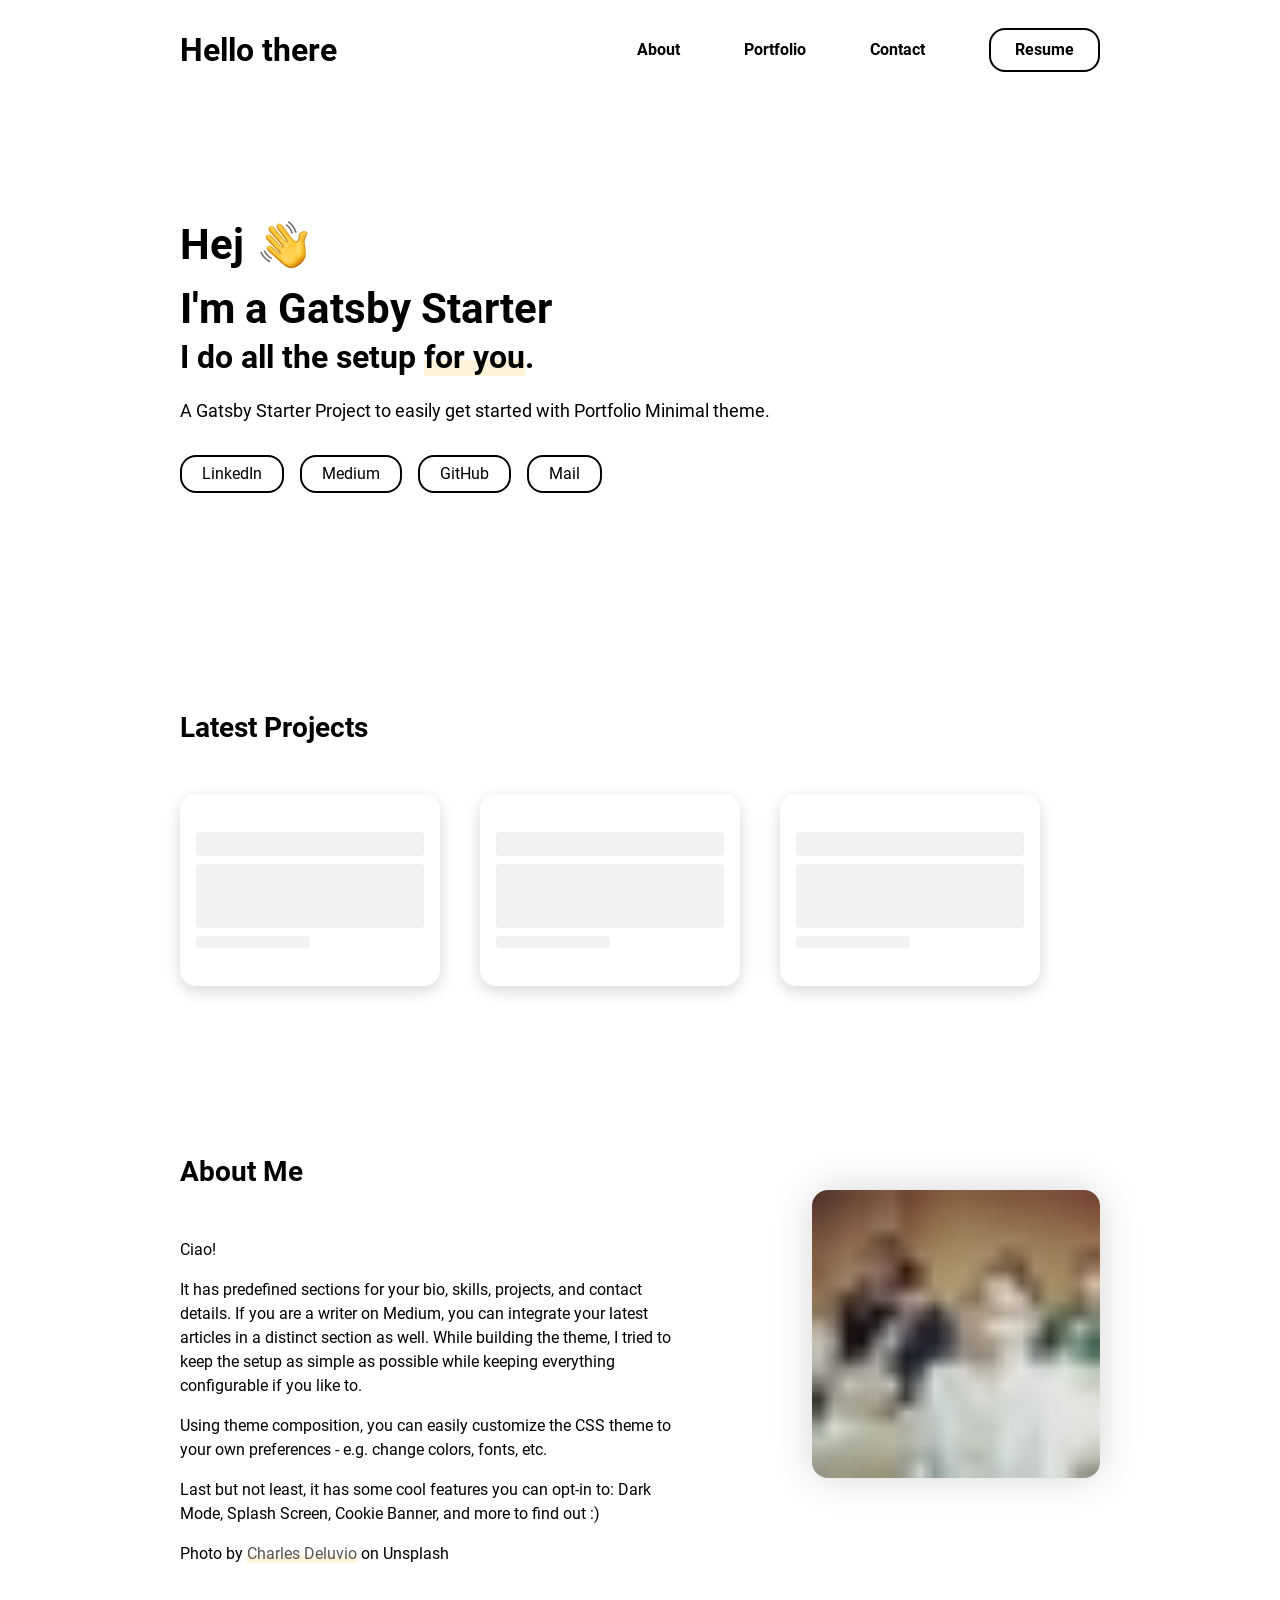
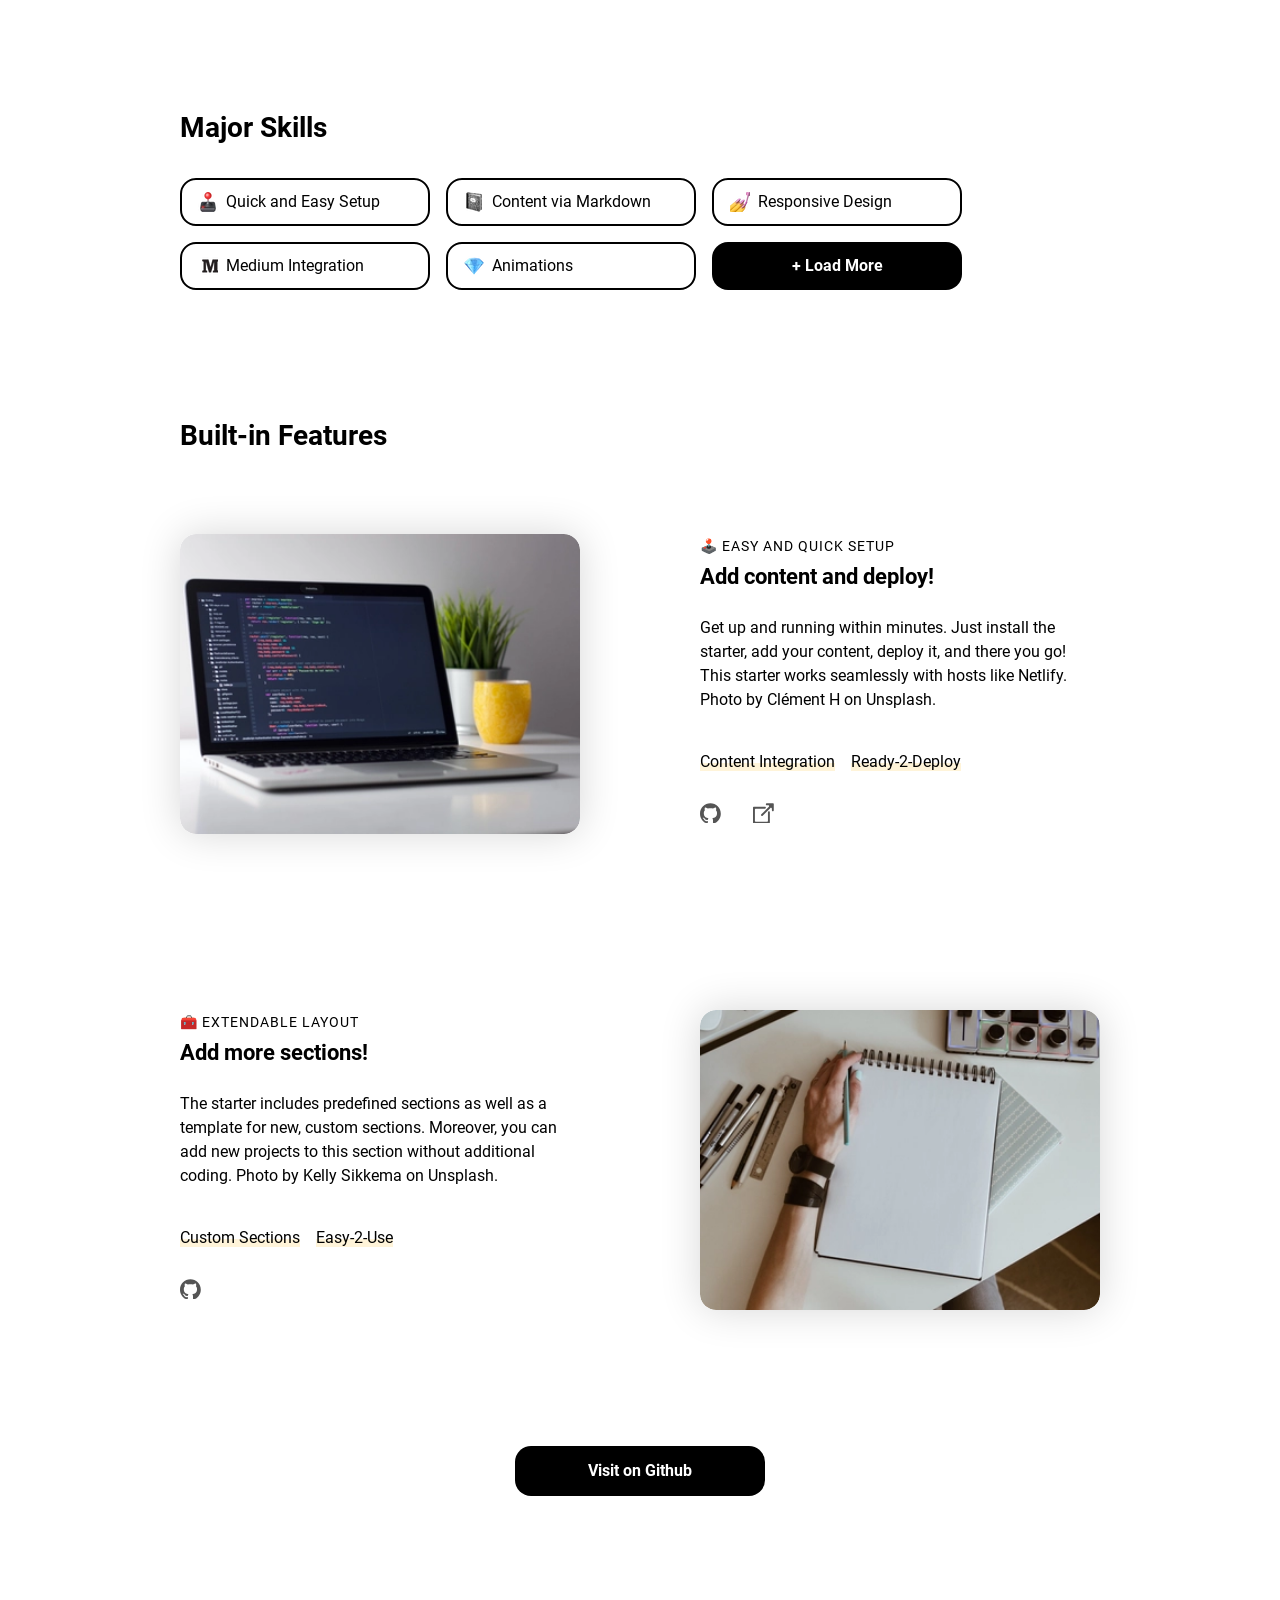
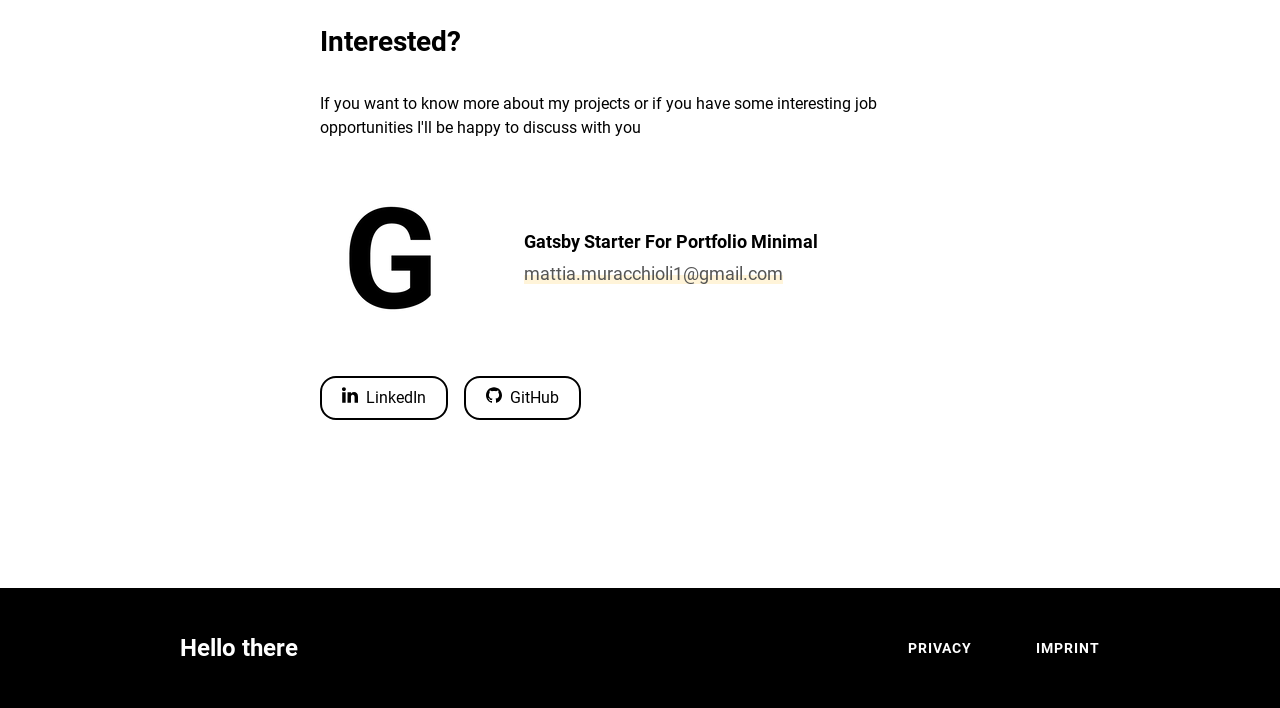
==== commit a504e9b8: "First Changing" ====
--- a/index.html
+++ b/index.html
@@ -1,9 +1,9 @@
-<!DOCTYPE html><html lang="en"><head><meta charSet="utf-8"/><meta http-equiv="x-ua-compatible" content="ie=edge"/><meta name="viewport" content="width=device-width, initial-scale=1, shrink-to-fit=no"/><meta name="generator" content="Gatsby 5.6.0"/><meta data-react-helmet="true" name="description" content="A Gatsby Starter Project to easily get started with Portfolio Minimal theme."/><meta data-react-helmet="true" property="og:title" content="Gatsby Starter for Portfolio Minimal"/><meta data-react-helmet="true" property="og:site_name" content="Gatsby Starter for Portfolio Minimal"/><meta data-react-helmet="true" property="og:url" content="https://gatsby-starter-portfolio-minimal-theme.netlify.app//"/><meta data-react-helmet="true" property="og:description" content="A Gatsby Starter Project to easily get started with Portfolio Minimal theme."/><meta data-react-helmet="true" property="og:type" content="website"/><meta data-react-helmet="true" property="twitter:card" content="summary"/><meta data-react-helmet="true" property="twitter:creator" content="Konstantin Münster"/><meta data-react-helmet="true" property="twitter:title" content="Gatsby Starter for Portfolio Minimal"/><meta data-react-helmet="true" property="twitter:description" content="A Gatsby Starter Project to easily get started with Portfolio Minimal theme."/><meta name="theme-color" content="#000000"/><style data-href="/styles.e3789f1516172cca0783.css" data-identity="gatsby-global-css">@import url(https://fonts.googleapis.com/css2?family=Fira+Code:wght@400;700&display=swap);@font-face{font-display:swap;font-family:Roboto;font-style:normal;font-weight:400;src:url(/static/roboto-cyrillic-ext-400-normal-804378952da8a10faae2681afaef3d53.woff2) format("woff2"),url(/static/roboto-all-400-normal-c5d001fa922fa66a147f5f3aea5ef30e.woff) format("woff");unicode-range:u+0460-052f,u+1c80-1c88,u+20b4,u+2de0-2dff,u+a640-a69f,u+fe2e-fe2f}@font-face{font-display:swap;font-family:Roboto;font-style:normal;font-weight:400;src:url([data-uri]) format("woff2"),url(/static/roboto-all-400-normal-c5d001fa922fa66a147f5f3aea5ef30e.woff) format("woff");unicode-range:u+0301,u+0400-045f,u+0490-0491,u+04b0-04b1,u+2116}@font-face{font-display:swap;font-family:Roboto;font-style:normal;font-weight:400;src:url([data-uri]) format("woff2"),url(/static/roboto-all-400-normal-c5d001fa922fa66a147f5f3aea5ef30e.woff) format("woff");unicode-range:u+1f??}@font-face{font-display:swap;font-family:Roboto;font-style:normal;font-weight:400;src:url([data-uri]) format("woff2"),url(/static/roboto-all-400-normal-c5d001fa922fa66a147f5f3aea5ef30e.woff) format("woff");unicode-range:u+0370-03ff}@font-face{font-display:swap;font-family:Roboto;font-style:normal;font-weight:400;src:url([data-uri]) format("woff2"),url(/static/roboto-all-400-normal-c5d001fa922fa66a147f5f3aea5ef30e.woff) format("woff");unicode-range:u+0102-0103,u+0110-0111,u+0128-0129,u+0168-0169,u+01a0-01a1,u+01af-01b0,u+1ea0-1ef9,u+20ab}@font-face{font-display:swap;font-family:Roboto;font-style:normal;font-weight:400;src:url(/static/roboto-latin-ext-400-normal-861b791f9de857a6e7bcf77612740c18.woff2) format("woff2"),url(/static/roboto-all-400-normal-c5d001fa922fa66a147f5f3aea5ef30e.woff) format("woff");unicode-range:u+0100-024f,u+0259,u+1e??,u+2020,u+20a0-20ab,u+20ad-20cf,u+2113,u+2c60-2c7f,u+a720-a7ff}@font-face{font-display:swap;font-family:Roboto;font-style:normal;font-weight:400;src:url(/static/roboto-latin-400-normal-b009a76ad6afe4ebd301e36f847a29be.woff2) format("woff2"),url(/static/roboto-all-400-normal-c5d001fa922fa66a147f5f3aea5ef30e.woff) format("woff");unicode-range:u+00??,u+0131,u+0152-0153,u+02bb-02bc,u+02c6,u+02da,u+02dc,u+2000-206f,u+2074,u+20ac,u+2122,u+2191,u+2193,u+2212,u+2215,u+feff,u+fffd}@font-face{font-display:swap;font-family:Roboto;font-style:normal;font-weight:700;src:url(/static/roboto-cyrillic-ext-700-normal-be4d02458ce53887dc3729735f37b7ae.woff2) format("woff2"),url(/static/roboto-all-700-normal-a457fde362a540fcadff80329251b6ae.woff) format("woff");unicode-range:u+0460-052f,u+1c80-1c88,u+20b4,u+2de0-2dff,u+a640-a69f,u+fe2e-fe2f}@font-face{font-display:swap;font-family:Roboto;font-style:normal;font-weight:700;src:url([data-uri]) format("woff2"),url(/static/roboto-all-700-normal-a457fde362a540fcadff80329251b6ae.woff) format("woff");unicode-range:u+0301,u+0400-045f,u+0490-0491,u+04b0-04b1,u+2116}@font-face{font-display:swap;font-family:Roboto;font-style:normal;font-weight:700;src:url([data-uri]) format("woff2"),url(/static/roboto-all-700-normal-a457fde362a540fcadff80329251b6ae.woff) format("woff");unicode-range:u+1f??}@font-face{font-display:swap;font-family:Roboto;font-style:normal;font-weight:700;src:url([data-uri]) format("woff2"),url(/static/roboto-all-700-normal-a457fde362a540fcadff80329251b6ae.woff) format("woff");unicode-range:u+0370-03ff}@font-face{font-display:swap;font-family:Roboto;font-style:normal;font-weight:700;src:url([data-uri]) format("woff2"),url(/static/roboto-all-700-normal-a457fde362a540fcadff80329251b6ae.woff) format("woff");unicode-range:u+0102-0103,u+0110-0111,u+0128-0129,u+0168-0169,u+01a0-01a1,u+01af-01b0,u+1ea0-1ef9,u+20ab}@font-face{font-display:swap;font-family:Roboto;font-style:normal;font-weight:700;src:url(/static/roboto-latin-ext-700-normal-ed67ad54b1a8f5d211503d1685cd9249.woff2) format("woff2"),url(/static/roboto-all-700-normal-a457fde362a540fcadff80329251b6ae.woff) format("woff");unicode-range:u+0100-024f,u+0259,u+1e??,u+2020,u+20a0-20ab,u+20ad-20cf,u+2113,u+2c60-2c7f,u+a720-a7ff}@font-face{font-display:swap;font-family:Roboto;font-style:normal;font-weight:700;src:url(/static/roboto-latin-700-normal-227c93190fe7f82de3f802ce0b614d3b.woff2) format("woff2"),url(/static/roboto-all-700-normal-a457fde362a540fcadff80329251b6ae.woff) format("woff");unicode-range:u+00??,u+0131,u+0152-0153,u+02bb-02bc,u+02c6,u+02da,u+02dc,u+2000-206f,u+2074,u+20ac,u+2122,u+2191,u+2193,u+2212,u+2215,u+feff,u+fffd}
+<!DOCTYPE html><html lang="en"><head><meta charSet="utf-8"/><meta http-equiv="x-ua-compatible" content="ie=edge"/><meta name="viewport" content="width=device-width, initial-scale=1, shrink-to-fit=no"/><meta name="generator" content="Gatsby 5.6.0"/><meta data-react-helmet="true" name="description" content="A Gatsby Starter Project to easily get started with Portfolio Minimal theme."/><meta data-react-helmet="true" property="og:title" content="Mattia Muracchioli, Ph.D."/><meta data-react-helmet="true" property="og:site_name" content="Mattia Muracchioli, Ph.D."/><meta data-react-helmet="true" property="og:url" content="https://mattia-muracchioli.github.io//"/><meta data-react-helmet="true" property="og:description" content="A Gatsby Starter Project to easily get started with Portfolio Minimal theme."/><meta data-react-helmet="true" property="og:type" content="website"/><meta data-react-helmet="true" property="twitter:card" content="summary"/><meta data-react-helmet="true" property="twitter:creator" content="Mattia Muracchioli"/><meta data-react-helmet="true" property="twitter:title" content="Mattia Muracchioli, Ph.D."/><meta data-react-helmet="true" property="twitter:description" content="A Gatsby Starter Project to easily get started with Portfolio Minimal theme."/><meta name="theme-color" content="#000000"/><style data-href="/styles.e3789f1516172cca0783.css" data-identity="gatsby-global-css">@import url(https://fonts.googleapis.com/css2?family=Fira+Code:wght@400;700&display=swap);@font-face{font-display:swap;font-family:Roboto;font-style:normal;font-weight:400;src:url(/static/roboto-cyrillic-ext-400-normal-804378952da8a10faae2681afaef3d53.woff2) format("woff2"),url(/static/roboto-all-400-normal-c5d001fa922fa66a147f5f3aea5ef30e.woff) format("woff");unicode-range:u+0460-052f,u+1c80-1c88,u+20b4,u+2de0-2dff,u+a640-a69f,u+fe2e-fe2f}@font-face{font-display:swap;font-family:Roboto;font-style:normal;font-weight:400;src:url([data-uri]) format("woff2"),url(/static/roboto-all-400-normal-c5d001fa922fa66a147f5f3aea5ef30e.woff) format("woff");unicode-range:u+0301,u+0400-045f,u+0490-0491,u+04b0-04b1,u+2116}@font-face{font-display:swap;font-family:Roboto;font-style:normal;font-weight:400;src:url([data-uri]) format("woff2"),url(/static/roboto-all-400-normal-c5d001fa922fa66a147f5f3aea5ef30e.woff) format("woff");unicode-range:u+1f??}@font-face{font-display:swap;font-family:Roboto;font-style:normal;font-weight:400;src:url([data-uri]) format("woff2"),url(/static/roboto-all-400-normal-c5d001fa922fa66a147f5f3aea5ef30e.woff) format("woff");unicode-range:u+0370-03ff}@font-face{font-display:swap;font-family:Roboto;font-style:normal;font-weight:400;src:url([data-uri]) format("woff2"),url(/static/roboto-all-400-normal-c5d001fa922fa66a147f5f3aea5ef30e.woff) format("woff");unicode-range:u+0102-0103,u+0110-0111,u+0128-0129,u+0168-0169,u+01a0-01a1,u+01af-01b0,u+1ea0-1ef9,u+20ab}@font-face{font-display:swap;font-family:Roboto;font-style:normal;font-weight:400;src:url(/static/roboto-latin-ext-400-normal-861b791f9de857a6e7bcf77612740c18.woff2) format("woff2"),url(/static/roboto-all-400-normal-c5d001fa922fa66a147f5f3aea5ef30e.woff) format("woff");unicode-range:u+0100-024f,u+0259,u+1e??,u+2020,u+20a0-20ab,u+20ad-20cf,u+2113,u+2c60-2c7f,u+a720-a7ff}@font-face{font-display:swap;font-family:Roboto;font-style:normal;font-weight:400;src:url(/static/roboto-latin-400-normal-b009a76ad6afe4ebd301e36f847a29be.woff2) format("woff2"),url(/static/roboto-all-400-normal-c5d001fa922fa66a147f5f3aea5ef30e.woff) format("woff");unicode-range:u+00??,u+0131,u+0152-0153,u+02bb-02bc,u+02c6,u+02da,u+02dc,u+2000-206f,u+2074,u+20ac,u+2122,u+2191,u+2193,u+2212,u+2215,u+feff,u+fffd}@font-face{font-display:swap;font-family:Roboto;font-style:normal;font-weight:700;src:url(/static/roboto-cyrillic-ext-700-normal-be4d02458ce53887dc3729735f37b7ae.woff2) format("woff2"),url(/static/roboto-all-700-normal-a457fde362a540fcadff80329251b6ae.woff) format("woff");unicode-range:u+0460-052f,u+1c80-1c88,u+20b4,u+2de0-2dff,u+a640-a69f,u+fe2e-fe2f}@font-face{font-display:swap;font-family:Roboto;font-style:normal;font-weight:700;src:url([data-uri]) format("woff2"),url(/static/roboto-all-700-normal-a457fde362a540fcadff80329251b6ae.woff) format("woff");unicode-range:u+0301,u+0400-045f,u+0490-0491,u+04b0-04b1,u+2116}@font-face{font-display:swap;font-family:Roboto;font-style:normal;font-weight:700;src:url([data-uri]) format("woff2"),url(/static/roboto-all-700-normal-a457fde362a540fcadff80329251b6ae.woff) format("woff");unicode-range:u+1f??}@font-face{font-display:swap;font-family:Roboto;font-style:normal;font-weight:700;src:url([data-uri]) format("woff2"),url(/static/roboto-all-700-normal-a457fde362a540fcadff80329251b6ae.woff) format("woff");unicode-range:u+0370-03ff}@font-face{font-display:swap;font-family:Roboto;font-style:normal;font-weight:700;src:url([data-uri]) format("woff2"),url(/static/roboto-all-700-normal-a457fde362a540fcadff80329251b6ae.woff) format("woff");unicode-range:u+0102-0103,u+0110-0111,u+0128-0129,u+0168-0169,u+01a0-01a1,u+01af-01b0,u+1ea0-1ef9,u+20ab}@font-face{font-display:swap;font-family:Roboto;font-style:normal;font-weight:700;src:url(/static/roboto-latin-ext-700-normal-ed67ad54b1a8f5d211503d1685cd9249.woff2) format("woff2"),url(/static/roboto-all-700-normal-a457fde362a540fcadff80329251b6ae.woff) format("woff");unicode-range:u+0100-024f,u+0259,u+1e??,u+2020,u+20a0-20ab,u+20ad-20cf,u+2113,u+2c60-2c7f,u+a720-a7ff}@font-face{font-display:swap;font-family:Roboto;font-style:normal;font-weight:700;src:url(/static/roboto-latin-700-normal-227c93190fe7f82de3f802ce0b614d3b.woff2) format("woff2"),url(/static/roboto-all-700-normal-a457fde362a540fcadff80329251b6ae.woff) format("woff");unicode-range:u+00??,u+0131,u+0152-0153,u+02bb-02bc,u+02c6,u+02da,u+02dc,u+2000-206f,u+2074,u+20ac,u+2122,u+2191,u+2193,u+2212,u+2215,u+feff,u+fffd}
 
-/*! normalize.css v8.0.1 | MIT License | github.com/necolas/normalize.css */html{-webkit-text-size-adjust:100%;line-height:1.15}body{margin:0}main{display:block}h1{font-size:2em;margin:.67em 0}hr{box-sizing:content-box;height:0;overflow:visible}pre{font-family:monospace,monospace;font-size:1em}a{background-color:transparent}abbr[title]{border-bottom:none;text-decoration:underline;text-decoration:underline dotted}b,strong{font-weight:bolder}code,kbd,samp{font-family:monospace,monospace;font-size:1em}small{font-size:80%}sub,sup{font-size:75%;line-height:0;position:relative;vertical-align:baseline}sub{bottom:-.25em}sup{top:-.5em}img{border-style:none}button,input,optgroup,select,textarea{font-family:inherit;font-size:100%;line-height:1.15;margin:0}button,input{overflow:visible}button,select{text-transform:none}[type=button],[type=reset],[type=submit],button{-webkit-appearance:button}[type=button]::-moz-focus-inner,[type=reset]::-moz-focus-inner,[type=submit]::-moz-focus-inner,button::-moz-focus-inner{border-style:none;padding:0}[type=button]:-moz-focusring,[type=reset]:-moz-focusring,[type=submit]:-moz-focusring,button:-moz-focusring{outline:1px dotted ButtonText}fieldset{padding:.35em .75em .625em}legend{box-sizing:border-box;color:inherit;display:table;max-width:100%;padding:0;white-space:normal}progress{vertical-align:baseline}textarea{overflow:auto}[type=checkbox],[type=radio]{box-sizing:border-box;padding:0}[type=number]::-webkit-inner-spin-button,[type=number]::-webkit-outer-spin-button{height:auto}[type=search]{-webkit-appearance:textfield;outline-offset:-2px}[type=search]::-webkit-search-decoration{-webkit-appearance:none}::-webkit-file-upload-button{-webkit-appearance:button;font:inherit}details{display:block}summary{display:list-item}[hidden],template{display:none}:root{--breakpoint-xs:480px;--breakpoint-sm:768px;--breakpoint-md:992px;--breakpoint-lg:1200px;--border-radius:1rem;--page-width:62.5rem;--page-padding:0 2.5rem;--header-height:6.25rem;--footer-height:7.5rem}*{box-sizing:border-box}html{scroll-behavior:smooth}body,html{height:100%;width:100%}body{background-color:var(--background-color);color:var(--text-color);font-family:var(--base-font);font-size:1rem;font-weight:400;line-height:1.5rem;text-rendering:optimizeLegibility}body.fixed{overflow:hidden;position:fixed}a{-webkit-text-decoration-skip:ink;color:var(--subtext-color);cursor:pointer;display:inline-block;text-decoration:none;text-decoration-skip-ink:auto}a:hover{outline:0}a:focus{outline-color:var(--subtext-color);outline-style:dotted;outline-width:2px}h1{color:var(--primary-color);font-size:1.75rem;font-weight:700;line-height:2rem;margin:1rem 0}h2{font-size:1.625rem}h2,h3{color:var(--primary-color);font-weight:700;line-height:2rem;margin:2rem 0 1rem}h3{font-size:1.375rem}h4{color:var(--primary-color);font-size:1.125rem;font-weight:700;line-height:2rem;margin:2rem 0 1rem}hr{border-width:.05rem;color:var(--tertiary-color);margin:3rem auto;opacity:.1}u{box-shadow:inset 0 -.5em 0 var(--secondary-color);text-decoration:none;transition:box-shadow .3s ease-out}u:hover{box-shadow:inset 0 -1em 0 var(--secondary-color)}#___gatsby,#gatsby-focus-wrapper{height:100%;width:100%}@media screen and (prefers-reduced-motion:reduce){html{scroll-behavior:auto}}body[data-theme=lightTheme]{--primary-color:#000;--secondary-color:#fff4d9;--tertiary-color:#f2f2f2;--text-color:#000;--subtext-color:#555;--background-color:#fff;--card-background-color:#fff;--scroll-bar-color:rgba(0,0,0,.5);--box-shadow-color:rgba(0,0,0,.16);--box-shadow-hover-color:rgba(0,0,0,.32);--base-font:"Roboto",Arial,sans-serif;--code-block-bg:#f5f6f9;--code-block-var:#da0078;--code-block-num:#bf04b7;--code-block-fun:#3d5afe;--code-block-keyword:#fe4001;--code-block-comment:#7f7f7f;--code-block-tkimp:#fd971f}body[data-theme=darkTheme]{--primary-color:#fafafa;--secondary-color:#341677;--tertiary-color:#252525;--text-color:hsla(0,0%,100%,.87);--subtext-color:#aaa;--background-color:#121212;--card-background-color:#1c1c1c;--scroll-bar-color:hsla(0,0%,100%,.5);--box-shadow-color:rgba(0,0,0,.16);--box-shadow-hover-color:rgba(0,0,0,.32);--base-font:"Roboto",Arial,sans-serif;--code-block-bg:#151f28;--code-block-var:#ff39a7;--code-block-num:#fed703;--code-block-fun:#c653ff;--code-block-keyword:#2bdcff;--code-block-comment:#8292a2;--code-block-tkimp:#fd971f}.style-module--Logo--c7351{color:var(--primary-color);filter:none!important;font-size:1.75rem;font-weight:900;line-height:2.5rem;pointer-events:auto!important;position:relative;-webkit-user-select:auto!important;user-select:auto!important;z-index:13}@keyframes fadeIn{0%{opacity:0}to{opacity:1}}@keyframes fadeOut{0%{opacity:1}to{opacity:0}}@keyframes fadeUp{0%{opacity:0;transform:translateY(20px)}to{opacity:1;transform:translateY(0)}}@keyframes fadeDown{0%{opacity:0;transform:translateY(-20px)}to{opacity:1;transform:translateY(0)}}@keyframes fadeLeft{0%{opacity:0;transform:translateX(20px)}to{opacity:1;transform:translateX(0)}}@keyframes scaleIn{0%{opacity:0;transform:scaleY(0)}to{opacity:1;transform:scaleY(1)}}@keyframes reduceHeight{0%{height:100%}to{height:0}}@keyframes waving-hand{0%{transform:rotate(0deg)}10%{transform:rotate(14deg)}20%{transform:rotate(-8deg)}30%{transform:rotate(14deg)}40%{transform:rotate(-4deg)}50%{transform:rotate(10deg)}60%{transform:rotate(0deg)}to{transform:rotate(0deg)}}.style-module--SplashScreen--bd73a{align-items:center;background-color:var(--primary-color);display:flex;height:100%;justify-content:center;left:0;position:fixed;top:0;width:100%;z-index:900}.style-module--LogoWrapper--040d0{align-items:center;display:flex;height:6.25rem;justify-content:center;padding-left:1rem;padding-right:1rem;position:relative;text-align:center;width:auto}.style-module--Backdrop--22a80{background-color:var(--primary-color);height:100%;left:0;position:absolute;top:0;width:100%;z-index:1000}.style-module--Footer--a57f4{align-items:center;background:var(--primary-color);border-top:none;display:flex;flex-direction:row;height:auto;margin-top:2rem;min-height:var(--footer-height);width:100%}.style-module--ContentWrapper--e818c{align-items:center;display:flex;flex-direction:row;height:100%;justify-content:space-between;margin:0 auto;max-width:var(--page-width);padding:var(--page-padding);width:100%}.style-module--Links--2e0f2{display:flex;flex-direction:row;justify-content:space-between;width:auto}.style-module--Links--2e0f2 a{color:var(--background-color);font-size:.875rem;font-weight:700;letter-spacing:1px;margin-right:2rem;text-transform:uppercase}.style-module--Links--2e0f2 a:last-child{margin-right:0}@media (min-width:768px){.style-module--Links--2e0f2 a{margin-right:4rem}}.style-module--Header--9993b{align-items:center;background:var(--background-color);display:flex;flex-direction:row;height:auto;min-height:var(--header-height);width:100%}.style-module--ContentWrapper --5d8c4{align-items:center;display:flex;height:100%;justify-content:space-between;margin:0 auto;max-width:var(--page-width);padding:var(--page-padding);width:100%}.style-module--Burger--1ab74{background:transparent;border:none;cursor:pointer;display:flex;flex-direction:column;height:2rem;justify-content:space-around;padding:0;width:2rem;z-index:12}.style-module--Burger--1ab74:focus{outline:none}.style-module--Burger--1ab74 div{background:var(--primary-color);border-radius:.625rem;height:.25rem;position:relative;transform-origin:1px;transition:all .3s ease-in-out;width:2rem}.style-module--Burger--1ab74 div:first-child{transform:rotate(0)}.style-module--Burger--1ab74 div:nth-child(2){opacity:1;transform:translateX(0)}.style-module--Burger--1ab74 div:nth-child(3){transform:rotate(0)}.style-module--TopNavigationBar--574b3{align-items:center;background:var(--background-color);display:flex;justify-content:space-between;width:auto}.style-module--TopNavigationBar--574b3 a{color:var(--primary-color);font-size:1rem;font-weight:700;margin-right:4rem;padding:0;position:relative;text-align:center}.style-module--TopNavigationBar--574b3 a:last-child{margin-right:0}.style-module--TopNavigationBar--574b3 a.style-module--NavLink--94101:before{background-color:var(--primary-color);bottom:-.125rem;content:"";height:.1563rem;position:absolute;transition:.2s ease-out;width:0}.style-module--TopNavigationBar--574b3 a.style-module--NavLink--94101:hover:before{width:100%}.style-module--TopNavigationBar--574b3 a.style-module--CtaButton--cf786{background:var(--background-color);border:.125rem solid var(--primary-color);border-radius:var(--border-radius);height:auto;padding:.5rem 1.5rem;transition:20ms ease-out;width:auto}.style-module--TopNavigationBar--574b3 a.style-module--CtaButton--cf786:hover{background:var(--primary-color);color:var(--background-color)}.style-module--SideBarWrapper--e7152{bottom:0;display:block;height:100vh;outline:0;position:fixed;right:0;top:0;transform:translateX(100%);transition:all .3s ease-in-out;visibility:hidden;width:100%;z-index:10}.style-module--SideNavigationBar--57a7b{background:var(--background-color);display:flex;flex-direction:column;height:100vh;justify-content:center;margin-left:auto;padding:2rem;position:relative;right:0;text-align:left;width:55%}.style-module--SideNavigationBar--57a7b a{color:var(--primary-color);font-size:1.5rem;font-weight:700;padding:1.5rem 0;text-align:center}.style-module--SideNavigationBar--57a7b a.style-module--CtaButton--cf786{background:var(--background-color);border:.125rem solid var(--primary-color);border-radius:var(--border-radius);height:auto;margin:1.5rem auto;padding:1rem 1.5rem;width:auto}.style-module--SideBarBackdrop--fb470{background:rgba(0,0,0,.3);display:none;height:100%;left:0;position:fixed;top:0;transition:all .3s ease-in-out;width:100%;z-index:9}.style-module--Blurred--f203e footer,.style-module--Blurred--f203e main{filter:blur(5px);overflow:hidden;pointer-events:none;transition:all .3s ease-out;-webkit-user-select:none;user-select:none}.CookieConsent{align-items:center;background:var(--primary-color);border-radius:var(--border-radius);color:var(--background-color);display:flex;flex-direction:column;justify-content:space-between;margin:0 auto;max-width:var(--page-width);padding:1rem 2rem;width:90%}.CookieConsent button{background-color:var(--primary-color);border:2px solid var(--background-color);border-radius:var(--border-radius);color:var(--background-color);font-size:.875rem;font-weight:700;height:3rem;margin:0 1rem 0 0;outline:none;padding:1rem;text-align:center;text-decoration:none;text-transform:uppercase;width:8rem}.CookieConsent button:active,.CookieConsent button:focus,.CookieConsent button:hover{cursor:pointer;outline:none}.CookieConsent button#confirm{background-color:var(--background-color);border:none;color:var(--primary-color);margin:0}@media (min-width:992px){.CookieConsent{flex-direction:row}}.style-module--CookieBar--93100{bottom:1rem;left:0;margin:0;position:fixed;width:100%;z-index:999}.style-module--Layout--b3aca{display:grid;grid-template-columns:100%;grid-template-rows:auto 1fr auto;margin:0 auto;min-height:100%;width:100%}.style-module--Layout--b3aca main{margin-top:2rem}.style-module--Section--1d871{background:var(--background-color);height:auto;scroll-margin-top:60px;width:100%}.style-module--Section--1d871 .style-module--Heading--2c002{font-size:1.75rem;line-height:2.25rem;margin:0 0 2rem}.style-module--ContentWrapper --36dde{height:100%;margin:0 auto 8rem;max-width:var(--page-width);padding:var(--page-padding);width:100%}.style-module--AuthorSnippet--7c737{align-items:flex-start;display:flex;flex-direction:column;justify-content:space-between;max-width:660px;padding:0;width:100%}.style-module--AuthorSnippet--7c737 .style-module--Avatar--1e2ce{border-radius:50%;height:100px;width:100px}.style-module--AuthorSnippet--7c737 .style-module--Description--1bbd7{margin-top:1rem;width:100%}.style-module--AuthorSnippet--7c737 .style-module--WrittenBy--181a0{color:var(--subtext-color);font-size:.875rem;letter-spacing:.5px}.style-module--AuthorSnippet--7c737 .style-module--Bio--2fd8d{margin:.5rem 0}@media screen and (min-width:768px){.style-module--AuthorSnippet--7c737{align-items:center;flex-direction:row;justify-content:space-between;padding:var(--page-padding)}.style-module--AuthorSnippet--7c737 .style-module--Description--1bbd7{max-width:27.5rem;width:100%}}.style-module--Breadcrumb--15487{background-color:var(--subtext-color);border-radius:var(--border-radius);display:inline-block;font-size:12px;font-weight:400;margin-bottom:2rem;padding:0 .5rem}.style-module--Breadcrumb--15487 a{letter-spacing:1px}.style-module--Breadcrumb--15487 .style-module--BackArrow--f76ce,.style-module--Breadcrumb--15487 a{color:var(--background-color)}.style-module--Breadcrumb--15487 .style-module--BackArrow--f76ce{margin-right:.25rem}.style-module--Article--a4577{height:100%;margin:0 auto;max-width:740px;padding:var(--page-padding);width:100%}.style-module--Article--a4577 .style-module--Banner--cbdac,.style-module--Article--a4577 .style-module--Body--9dac7,.style-module--Article--a4577 .style-module--Footer--d408f,.style-module--Article--a4577 .style-module--Header--1fafc{margin-bottom:3rem}.style-module--Article--a4577 .style-module--Category--d42a1{color:var(--subtext-color);display:block;font-size:.875rem;font-weight:700;letter-spacing:1px;text-transform:uppercase}.style-module--Article--a4577 .style-module--Details--92676{font-size:.875rem;letter-spacing:.5px}.style-module--Article--a4577 .style-module--ReadingTime--45206{margin-left:.5rem}.style-module--Article--a4577 .style-module--ReadingTime--45206:before{content:"–";margin-right:.5rem}.style-module--Article--a4577 .style-module--BannerImage--71c8d{border-radius:var(--border-radius);margin-bottom:0}.style-module--Article--a4577 .style-module--BannerCaption--55184{display:block;font-size:.875rem;letter-spacing:.5px;text-align:center}.style-module--Article--a4577 .style-module--Body--9dac7 .style-module--Content--a6403{font-size:1.125rem;line-height:2rem;margin-bottom:3rem}.style-module--Article--a4577 .style-module--Body--9dac7 .style-module--Keyword--9a2c3{background-color:var(--tertiary-color);border-radius:.5rem;color:var(--subtext-color);font-size:.875rem;margin-right:.5rem;padding:.125rem .375rem}.style-module--Article--a4577 .style-module--Footer--d408f{border-top:3px solid var(--tertiary-color);padding-top:3rem}.style-module--Article--a4577 img{border-radius:var(--border-radius);max-height:660px;object-fit:cover}.gatsby-resp-image-background-image,.gatsby-resp-image-wrapper{margin:2rem 0;max-height:660px;overflow-y:hidden}.style-module--Article--a4577 figure{margin:2rem 0}.style-module--Article--a4577 figure>figcaption{color:var(--subtext-color);font-size:.875rem;margin-top:-1rem;text-align:center}code[class*=language-],pre[class*=language-]{word-wrap:normal;background:none;color:var(--primary-color);font-family:Fira Code,Consolas,Monaco,Andale Mono,Ubuntu Mono,monospace;font-size:1rem;-webkit-hyphens:none;hyphens:none;line-height:1.5;tab-size:4;text-align:left;white-space:pre;word-break:normal;word-spacing:normal}pre[class*=language-]{border-radius:1.2em;margin:.5em 0;overflow:auto;padding:1em}:not(pre)>code[class*=language-],pre[class*=language-]{background:var(--code-block-bg)}:not(pre)>code[class*=language-]{border-radius:.4em;padding:.3em;white-space:normal}.token.cdata,.token.comment,.token.doctype,.token.prolog{color:var(--code-block-comment)}.token.punctuation{color:var(--primary-color)}.token.namespace{opacity:.7}.token.constant,.token.deleted,.token.property,.token.symbol,.token.tag{color:var(--code-block-var)}.token.boolean,.token.number{color:var(--code-block-num)}.token.attr-name,.token.builtin,.token.char,.token.inserted,.token.selector,.token.string{color:var(--code-block-fun)}.language-css .token.string,.style .token.string,.token.entity,.token.operator,.token.url,.token.variable{color:var(--primary-color)}.token.atrule,.token.attr-value,.token.class-name,.token.function{color:var(--code-block-fun)}.token.keyword{color:var(--code-block-keyword)}.token.important,.token.regex{color:var(--code-block-tkimp)}.token.bold,.token.important{font-weight:700}.token.italic{font-style:italic}.token.entity{cursor:help}.style-module--SlideContainer--60bf2{-webkit-overflow-scrolling:touch;margin:0 -2.5rem;overflow-x:auto;overflow-y:hidden;padding:var(--page-padding);padding-bottom:.5rem;white-space:nowrap}.style-module--SlideContainer--60bf2::-webkit-scrollbar{display:none}@media (hover:hover){.style-module--SlideContainer--60bf2{scrollbar-color:var(--scroll-bar-color)}.style-module--SlideContainer--60bf2::-webkit-scrollbar{-webkit-appearance:none;display:block}.style-module--SlideContainer--60bf2::-webkit-scrollbar:horizontal{height:.8rem}.style-module--SlideContainer--60bf2::-webkit-scrollbar-thumb{background-color:var(--scroll-bar-color);border:.2rem solid var(--background-color);border-radius:8px}.style-module--SlideContainer--60bf2::-webkit-scrollbar-track{background-color:var(--background-color);border-radius:8px}}.style-module--Profile--c97ff{background:var(--background-color);background:linear-gradient(to right,var(--primary-color) 50%,var(--background-color) 50%);background-position:100% 100%;background-size:205% 100%;border:.125rem solid var(--primary-color);border-radius:var(--border-radius);color:var(--primary-color);font-size:1rem;height:auto;margin-right:.5rem;padding:.3rem 1.25rem;transition:all .1s ease-out;width:auto}.style-module--Profile--c97ff:hover{background-position:0 100%;color:var(--background-color)}.style-module--Profile--c97ff svg{height:1rem;margin-bottom:-.05rem;margin-right:.25rem;width:1rem}.style-module--Profile--c97ff:hover svg{filter:invert(1)}@media (min-width:768px){.style-module--Profile--c97ff{margin-right:1rem}}.style-module--HeroContainer--061a0{display:flex}.style-module--Hero--12fbf{display:flex;flex-direction:column;justify-content:center;min-height:50vh}.style-module--Hero--12fbf .style-module--Title--4f076{font-size:2rem;font-weight:700;line-height:2.375rem;margin:0 0 1.5rem}.style-module--Hero--12fbf .style-module--Subtitle--aa123{font-size:1.25rem;font-weight:700;line-height:1.5rem;margin:-.5rem 0 0}.style-module--Hero--12fbf p{font-size:1.125rem;margin-bottom:2rem}.style-module--Intro--6a01f{align-items:center;display:flex;justify-content:flex-start}.style-module--ImagePrefix--6dc4f{color:var(--primary-color);display:inline-block;font-size:2rem;font-weight:700;line-height:3rem}.style-module--Image--8d569{display:inline-block;height:36px;margin-left:1rem;transform-origin:70% 70%;width:36px}@media (min-width:768px){.style-module--Hero--12fbf .style-module--Title--4f076{font-size:2.625rem;line-height:4rem;margin-bottom:0}.style-module--Hero--12fbf .style-module--Subtitle--aa123{font-size:2rem;line-height:3rem}.style-module--ImagePrefix--6dc4f{font-size:2.625rem;line-height:4rem}.style-module--Image--8d569{height:48px;width:48px}}.style-module--heroImageCont--20e7f{flex:25% 1;margin-bottom:auto;margin-top:auto;padding:0 3rem 3rem 0;width:100%}.style-module--heroImageCont--20e7f .style-module--heroImage--9e361{border-radius:50%;width:100%}@media (max-width:768px){.style-module--HeroContainer--061a0{flex-direction:column;margin-bottom:50px}.style-module--Hero--12fbf{display:block}}.style-module--Card--c661d{background:var(--card-color);border-radius:var(--border-radius);box-shadow:0 5px 15px var(--box-shadow-color);display:inline-flex;flex-direction:column;height:auto;justify-content:space-around;margin:1rem 2.5rem 2rem 0;min-height:12rem;transition:box-shadow .3s ease-out;white-space:normal;width:16.25rem}.style-module--Card--c661d:hover{box-shadow:0 5px 15px var(--box-shadow-hover-color)}.style-module--Card--c661d .style-module--Banner--d401d{background:var(--tertiary-color);border-top-left-radius:var(--border-radius);border-top-right-radius:var(--border-radius);height:5rem}.style-module--Card--c661d .style-module--ImageWrapper--50300{height:100%;max-height:5rem}.style-module--Card--c661d .style-module--Image--43f10{border-top-left-radius:var(--border-radius);border-top-right-radius:var(--border-radius)}.style-module--Card--c661d .style-module--DescriptionWrapper--5f867{display:flex;flex-direction:column;height:auto;justify-content:center;padding:2rem 1rem}.style-module--Card--c661d .style-module--Category--eeb92{color:var(--primary-color);font-weight:700;letter-spacing:1px;text-transform:uppercase}.style-module--Card--c661d .style-module--Title--de70d{font-size:1rem;font-weight:400;line-height:1.5rem;margin:.25rem 0}.style-module--Card--c661d .style-module--Details--5ba4b{color:var(--subtext-color);font-size:.75rem;letter-spacing:.5px}.style-module--Card--c661d .style-module--ReadingTime--a0392{margin-left:.25rem}.style-module--Card--c661d .style-module--ReadingTime--a0392:before{content:"–";margin-right:.25rem}.style-module--Articles--445da{align-items:center;display:flex;flex-direction:row;justify-content:flex-start}.style-module--About--0f660{display:flex;flex-direction:column;justify-content:space-between}.style-module--About--0f660 .style-module--Description--2e019{margin-bottom:3rem;max-width:31.25rem;width:100%}.style-module--About--0f660 .style-module--ImageWrapper--a41ba{max-width:18rem;width:100%}.style-module--About--0f660 .style-module--Image--57f3b{border-radius:var(--border-radius);box-shadow:0 0 2.5rem rgba(0,0,0,.16);filter:grayscale(20%) contrast(1) brightness(90%)}@media (min-width:768px){.style-module--About--0f660{flex-direction:row;justify-content:space-between}.style-module--About--0f660 .style-module--Description--2e019{margin-bottom:0;margin-right:3rem}.style-module--About--0f660 .style-module--ImageWrapper--a41ba{margin-top:-2rem}}.style-module--Button--82b1f{background-color:var(--primary-color);border:none;border-radius:var(--border-radius);color:var(--background-color);display:inline-block;font-size:1rem;font-weight:700;height:100%;margin:0 auto;max-width:15.625rem;padding:.8rem 1.5rem;text-align:center;text-decoration:none;width:100%}.style-module--Button--82b1f:active,.style-module--Button--82b1f:hover{cursor:pointer;outline:none}.style-module--Button--82b1f:focus{outline-color:var(--subtext-color);outline-style:dotted;outline-width:2px}.style-module--Listing--52eca{align-items:stretch;display:flex;flex-direction:row;flex-wrap:wrap;justify-content:flex-start}.style-module--Filter--31377{margin-bottom:3rem}.style-module--Filter--31377 .style-module--Options--3515b{margin-top:1rem}.style-module--Filter--31377 .style-module--Option--83bb9{border:2px solid var(--subtext-color);border-radius:var(--border-radius);color:var(--subtext-color);cursor:pointer;display:inline-block;font-size:.875rem;font-weight:400;height:2.3125rem;line-height:2.2rem;margin-right:1rem;padding:0 1.5rem;width:auto}.style-module--Filter--31377 .style-module--Option--83bb9.style-module--Selected--f3165{border-color:var(--primary-color);color:var(--primary-color);font-weight:700}.style-module--LoadMore--8b4c0{margin-top:3rem;text-align:center}@media (hover:hover){.style-module--Filter--31377 .style-module--Option--83bb9:active,.style-module--Filter--31377 .style-module--Option--83bb9:hover{border-color:var(--primary-color);color:var(--primary-color);font-weight:700}}.style-module--Interests--3d3b3{column-gap:1rem;display:grid;grid-auto-flow:row;grid-template-columns:repeat(1,17.5rem);row-gap:1rem}.style-module--Interest--4bfd4{align-items:center;background:var(--card-background-color);border:.125rem solid var(--primary-color);border-radius:var(--border-radius);display:inline-flex;height:3rem;justify-content:flex-start;padding:1rem;width:17.5rem}.style-module--Interests--3d3b3 button{max-width:17.5rem}.style-module--Interest--4bfd4 .style-module--Icon--4b6f8{margin-right:.5rem}@media (min-width:600px){.style-module--Interests--3d3b3{grid-template-columns:repeat(2,15.625rem)}.style-module--Interest--4bfd4{width:15.625rem}.style-module--Interests--3d3b3 button{max-width:15.625rem}}@media (min-width:880px){.style-module--Interests--3d3b3{grid-template-columns:repeat(3,15.625rem)}}.style-module--Project--6d27a{align-items:center;display:flex;flex-direction:column-reverse;flex-shrink:0;justify-content:flex-end;margin-bottom:2rem;margin-top:3rem;max-width:20rem;padding-right:2.5rem;white-space:normal}.style-module--Project--6d27a .style-module--Details--f22f0{display:flex;flex-direction:column;margin-top:3rem;max-width:25rem;width:100%}.style-module--Project--6d27a .style-module--Details--f22f0 .style-module--Category--f3034{font-size:.875rem;letter-spacing:1px;line-height:1rem;text-transform:uppercase}.style-module--Project--6d27a .style-module--Details--f22f0 .style-module--Title--8501a{font-size:1.375rem;font-weight:700;line-height:1.625rem;margin-bottom:.625rem;margin-top:.625rem}.style-module--Project--6d27a .style-module--Details--f22f0 .style-module--Tags--d7936{display:flex;flex-wrap:wrap;line-height:1.2rem;margin-top:1.5rem}.style-module--Project--6d27a .style-module--Details--f22f0 .style-module--Tags--d7936 span{margin-bottom:1rem;margin-right:1rem}.style-module--Project--6d27a .style-module--Details--f22f0 .style-module--Links--7602a{align-items:center;display:flex;justify-content:flex-start;margin-top:1rem;width:100%}.style-module--Project--6d27a .style-module--Details--f22f0 .style-module--Links--7602a a{display:inline-block;margin-right:2rem}.style-module--Project--6d27a .style-module--Details--f22f0 .style-module--Links--7602a svg{height:1.3rem;transition:all .3s ease-out;width:1.3rem}.style-module--Project--6d27a .style-module--Details--f22f0 .style-module--Links--7602a svg:hover{fill:var(--primary-color)}.style-module--Project--6d27a .style-module--ProjectImageWrapper--668f6{border-radius:var(--border-radius);box-shadow:0 0 2.5rem var(--box-shadow-color);height:15rem;max-width:25rem;transition:all .3s ease-out;width:100%}.style-module--Project--6d27a .style-module--ProjectImageWrapper--668f6:hover{box-shadow:0 0 2.5rem var(--box-shadow-hover-color);transform:translate3d(0,-.125rem,0)}.style-module--Project--6d27a .style-module--ProjectImage--8eee9{border-radius:var(--border-radius)}@media (min-width:480px){.style-module--Project--6d27a{max-width:25rem;padding-right:5rem}}@media (min-width:992px){.style-module--Project--6d27a{flex-direction:row;flex-shrink:1;justify-content:space-between;margin-bottom:8rem;max-width:62.5rem;padding-right:0}.style-module--Project--6d27a .style-module--Details--f22f0{margin-top:0}.style-module--Project--6d27a .style-module--ProjectImageWrapper--668f6{height:18.75rem}}.style-module--Projects--a4194{display:flex;flex-direction:row;margin-top:-2rem}.style-module--MoreProjects--06375{margin-top:4rem;text-align:center}@media (min-width:992px){.style-module--Projects--a4194{flex-direction:column;margin-top:0}.style-module--MoreProjects--06375{margin-top:0}}.style-module--Contact--1c6f8{max-width:45rem;width:100%}.style-module--Contact--1c6f8 .style-module--Description--87aea{margin-bottom:0;margin-top:0}.style-module--Contact--1c6f8 .style-module--Profile--3b0af{display:flex;flex-direction:column;justify-content:flex-start;margin-bottom:2rem;margin-top:3rem}.style-module--Contact--1c6f8 .style-module--Profile--3b0af .style-module--Avatar--fda4c{border-radius:50%;margin-bottom:2rem;margin-right:4rem;max-width:8.75rem;width:100%}.style-module--Contact--1c6f8 .style-module--Profile--3b0af .style-module--ContactDetails--70da4{font-size:1.125rem;line-height:2rem}.style-module--Contact--1c6f8 .style-module--Profile--3b0af .style-module--ContactDetails--70da4 .style-module--Name--8248f{font-weight:700}@media (min-width:768px){.style-module--Contact--1c6f8 .style-module--Profile--3b0af{align-items:center;flex-direction:row;margin-bottom:3rem}.style-module--Contact--1c6f8 .style-module--Profile--3b0af .style-module--Avatar--fda4c{margin-bottom:0}}</style><title data-react-helmet="true">Gatsby Starter for Portfolio Minimal</title><style>.gatsby-image-wrapper{position:relative;overflow:hidden}.gatsby-image-wrapper picture.object-fit-polyfill{position:static!important}.gatsby-image-wrapper img{bottom:0;height:100%;left:0;margin:0;max-width:none;padding:0;position:absolute;right:0;top:0;width:100%;object-fit:cover}.gatsby-image-wrapper [data-main-image]{opacity:0;transform:translateZ(0);transition:opacity .25s linear;will-change:opacity}.gatsby-image-wrapper-constrained{display:inline-block;vertical-align:top}</style><noscript><style>.gatsby-image-wrapper noscript [data-main-image]{opacity:1!important}.gatsby-image-wrapper [data-placeholder-image]{opacity:0!important}</style></noscript><script type="module">const e="undefined"!=typeof HTMLImageElement&&"loading"in HTMLImageElement.prototype;e&&document.body.addEventListener("load",(function(e){const t=e.target;if(void 0===t.dataset.mainImage)return;if(void 0===t.dataset.gatsbyImageSsr)return;let a=null,n=t;for(;null===a&&n;)void 0!==n.parentNode.dataset.gatsbyImageWrapper&&(a=n.parentNode),n=n.parentNode;const o=a.querySelector("[data-placeholder-image]"),r=new Image;r.src=t.currentSrc,r.decode().catch((()=>{})).then((()=>{t.style.opacity=1,o&&(o.style.opacity=0,o.style.transition="opacity 500ms linear")}))}),!0);</script><link rel="sitemap" type="application/xml" href="/sitemap-index.xml"/><link rel="icon" href="/favicon-32x32.png?v=d48eafceaf44a7dcd7ae15ab27bfe91b" type="image/png"/><link rel="manifest" href="/manifest.webmanifest" crossorigin="anonymous"/><link rel="apple-touch-icon" sizes="48x48" href="/icons/icon-48x48.png?v=d48eafceaf44a7dcd7ae15ab27bfe91b"/><link rel="apple-touch-icon" sizes="72x72" href="/icons/icon-72x72.png?v=d48eafceaf44a7dcd7ae15ab27bfe91b"/><link rel="apple-touch-icon" sizes="96x96" href="/icons/icon-96x96.png?v=d48eafceaf44a7dcd7ae15ab27bfe91b"/><link rel="apple-touch-icon" sizes="144x144" href="/icons/icon-144x144.png?v=d48eafceaf44a7dcd7ae15ab27bfe91b"/><link rel="apple-touch-icon" sizes="192x192" href="/icons/icon-192x192.png?v=d48eafceaf44a7dcd7ae15ab27bfe91b"/><link rel="apple-touch-icon" sizes="256x256" href="/icons/icon-256x256.png?v=d48eafceaf44a7dcd7ae15ab27bfe91b"/><link rel="apple-touch-icon" sizes="384x384" href="/icons/icon-384x384.png?v=d48eafceaf44a7dcd7ae15ab27bfe91b"/><link rel="apple-touch-icon" sizes="512x512" href="/icons/icon-512x512.png?v=d48eafceaf44a7dcd7ae15ab27bfe91b"/></head><body data-theme="lightTheme" class="fixed"><div id="___gatsby"><div style="outline:none" tabindex="-1" id="gatsby-focus-wrapper"><div class="style-module--SplashScreen--bd73a" style="opacity:0"><div class="style-module--LogoWrapper--040d0"><div class="style-module--Backdrop--22a80" style="opacity:0"></div><div class="style-module--Logo--c7351" aria-roledescription="logo" style="font-size:3rem;color:var(--background-color)">Portfolio</div></div></div></div><div id="gatsby-announcer" style="position:absolute;top:0;width:1px;height:1px;padding:0;overflow:hidden;clip:rect(0, 0, 0, 0);white-space:nowrap;border:0" aria-live="assertive" aria-atomic="true"></div></div><script id="gatsby-script-loader">/*<![CDATA[*/window.pagePath="/";/*]]>*/</script><!-- slice-start id="_gatsby-scripts-1" -->
+/*! normalize.css v8.0.1 | MIT License | github.com/necolas/normalize.css */html{-webkit-text-size-adjust:100%;line-height:1.15}body{margin:0}main{display:block}h1{font-size:2em;margin:.67em 0}hr{box-sizing:content-box;height:0;overflow:visible}pre{font-family:monospace,monospace;font-size:1em}a{background-color:transparent}abbr[title]{border-bottom:none;text-decoration:underline;text-decoration:underline dotted}b,strong{font-weight:bolder}code,kbd,samp{font-family:monospace,monospace;font-size:1em}small{font-size:80%}sub,sup{font-size:75%;line-height:0;position:relative;vertical-align:baseline}sub{bottom:-.25em}sup{top:-.5em}img{border-style:none}button,input,optgroup,select,textarea{font-family:inherit;font-size:100%;line-height:1.15;margin:0}button,input{overflow:visible}button,select{text-transform:none}[type=button],[type=reset],[type=submit],button{-webkit-appearance:button}[type=button]::-moz-focus-inner,[type=reset]::-moz-focus-inner,[type=submit]::-moz-focus-inner,button::-moz-focus-inner{border-style:none;padding:0}[type=button]:-moz-focusring,[type=reset]:-moz-focusring,[type=submit]:-moz-focusring,button:-moz-focusring{outline:1px dotted ButtonText}fieldset{padding:.35em .75em .625em}legend{box-sizing:border-box;color:inherit;display:table;max-width:100%;padding:0;white-space:normal}progress{vertical-align:baseline}textarea{overflow:auto}[type=checkbox],[type=radio]{box-sizing:border-box;padding:0}[type=number]::-webkit-inner-spin-button,[type=number]::-webkit-outer-spin-button{height:auto}[type=search]{-webkit-appearance:textfield;outline-offset:-2px}[type=search]::-webkit-search-decoration{-webkit-appearance:none}::-webkit-file-upload-button{-webkit-appearance:button;font:inherit}details{display:block}summary{display:list-item}[hidden],template{display:none}:root{--breakpoint-xs:480px;--breakpoint-sm:768px;--breakpoint-md:992px;--breakpoint-lg:1200px;--border-radius:1rem;--page-width:62.5rem;--page-padding:0 2.5rem;--header-height:6.25rem;--footer-height:7.5rem}*{box-sizing:border-box}html{scroll-behavior:smooth}body,html{height:100%;width:100%}body{background-color:var(--background-color);color:var(--text-color);font-family:var(--base-font);font-size:1rem;font-weight:400;line-height:1.5rem;text-rendering:optimizeLegibility}body.fixed{overflow:hidden;position:fixed}a{-webkit-text-decoration-skip:ink;color:var(--subtext-color);cursor:pointer;display:inline-block;text-decoration:none;text-decoration-skip-ink:auto}a:hover{outline:0}a:focus{outline-color:var(--subtext-color);outline-style:dotted;outline-width:2px}h1{color:var(--primary-color);font-size:1.75rem;font-weight:700;line-height:2rem;margin:1rem 0}h2{font-size:1.625rem}h2,h3{color:var(--primary-color);font-weight:700;line-height:2rem;margin:2rem 0 1rem}h3{font-size:1.375rem}h4{color:var(--primary-color);font-size:1.125rem;font-weight:700;line-height:2rem;margin:2rem 0 1rem}hr{border-width:.05rem;color:var(--tertiary-color);margin:3rem auto;opacity:.1}u{box-shadow:inset 0 -.5em 0 var(--secondary-color);text-decoration:none;transition:box-shadow .3s ease-out}u:hover{box-shadow:inset 0 -1em 0 var(--secondary-color)}#___gatsby,#gatsby-focus-wrapper{height:100%;width:100%}@media screen and (prefers-reduced-motion:reduce){html{scroll-behavior:auto}}body[data-theme=lightTheme]{--primary-color:#000;--secondary-color:#fff4d9;--tertiary-color:#f2f2f2;--text-color:#000;--subtext-color:#555;--background-color:#fff;--card-background-color:#fff;--scroll-bar-color:rgba(0,0,0,.5);--box-shadow-color:rgba(0,0,0,.16);--box-shadow-hover-color:rgba(0,0,0,.32);--base-font:"Roboto",Arial,sans-serif;--code-block-bg:#f5f6f9;--code-block-var:#da0078;--code-block-num:#bf04b7;--code-block-fun:#3d5afe;--code-block-keyword:#fe4001;--code-block-comment:#7f7f7f;--code-block-tkimp:#fd971f}body[data-theme=darkTheme]{--primary-color:#fafafa;--secondary-color:#341677;--tertiary-color:#252525;--text-color:hsla(0,0%,100%,.87);--subtext-color:#aaa;--background-color:#121212;--card-background-color:#1c1c1c;--scroll-bar-color:hsla(0,0%,100%,.5);--box-shadow-color:rgba(0,0,0,.16);--box-shadow-hover-color:rgba(0,0,0,.32);--base-font:"Roboto",Arial,sans-serif;--code-block-bg:#151f28;--code-block-var:#ff39a7;--code-block-num:#fed703;--code-block-fun:#c653ff;--code-block-keyword:#2bdcff;--code-block-comment:#8292a2;--code-block-tkimp:#fd971f}.style-module--Logo--c7351{color:var(--primary-color);filter:none!important;font-size:1.75rem;font-weight:900;line-height:2.5rem;pointer-events:auto!important;position:relative;-webkit-user-select:auto!important;user-select:auto!important;z-index:13}@keyframes fadeIn{0%{opacity:0}to{opacity:1}}@keyframes fadeOut{0%{opacity:1}to{opacity:0}}@keyframes fadeUp{0%{opacity:0;transform:translateY(20px)}to{opacity:1;transform:translateY(0)}}@keyframes fadeDown{0%{opacity:0;transform:translateY(-20px)}to{opacity:1;transform:translateY(0)}}@keyframes fadeLeft{0%{opacity:0;transform:translateX(20px)}to{opacity:1;transform:translateX(0)}}@keyframes scaleIn{0%{opacity:0;transform:scaleY(0)}to{opacity:1;transform:scaleY(1)}}@keyframes reduceHeight{0%{height:100%}to{height:0}}@keyframes waving-hand{0%{transform:rotate(0deg)}10%{transform:rotate(14deg)}20%{transform:rotate(-8deg)}30%{transform:rotate(14deg)}40%{transform:rotate(-4deg)}50%{transform:rotate(10deg)}60%{transform:rotate(0deg)}to{transform:rotate(0deg)}}.style-module--SplashScreen--bd73a{align-items:center;background-color:var(--primary-color);display:flex;height:100%;justify-content:center;left:0;position:fixed;top:0;width:100%;z-index:900}.style-module--LogoWrapper--040d0{align-items:center;display:flex;height:6.25rem;justify-content:center;padding-left:1rem;padding-right:1rem;position:relative;text-align:center;width:auto}.style-module--Backdrop--22a80{background-color:var(--primary-color);height:100%;left:0;position:absolute;top:0;width:100%;z-index:1000}.style-module--Footer--a57f4{align-items:center;background:var(--primary-color);border-top:none;display:flex;flex-direction:row;height:auto;margin-top:2rem;min-height:var(--footer-height);width:100%}.style-module--ContentWrapper--e818c{align-items:center;display:flex;flex-direction:row;height:100%;justify-content:space-between;margin:0 auto;max-width:var(--page-width);padding:var(--page-padding);width:100%}.style-module--Links--2e0f2{display:flex;flex-direction:row;justify-content:space-between;width:auto}.style-module--Links--2e0f2 a{color:var(--background-color);font-size:.875rem;font-weight:700;letter-spacing:1px;margin-right:2rem;text-transform:uppercase}.style-module--Links--2e0f2 a:last-child{margin-right:0}@media (min-width:768px){.style-module--Links--2e0f2 a{margin-right:4rem}}.style-module--Header--9993b{align-items:center;background:var(--background-color);display:flex;flex-direction:row;height:auto;min-height:var(--header-height);width:100%}.style-module--ContentWrapper --5d8c4{align-items:center;display:flex;height:100%;justify-content:space-between;margin:0 auto;max-width:var(--page-width);padding:var(--page-padding);width:100%}.style-module--Burger--1ab74{background:transparent;border:none;cursor:pointer;display:flex;flex-direction:column;height:2rem;justify-content:space-around;padding:0;width:2rem;z-index:12}.style-module--Burger--1ab74:focus{outline:none}.style-module--Burger--1ab74 div{background:var(--primary-color);border-radius:.625rem;height:.25rem;position:relative;transform-origin:1px;transition:all .3s ease-in-out;width:2rem}.style-module--Burger--1ab74 div:first-child{transform:rotate(0)}.style-module--Burger--1ab74 div:nth-child(2){opacity:1;transform:translateX(0)}.style-module--Burger--1ab74 div:nth-child(3){transform:rotate(0)}.style-module--TopNavigationBar--574b3{align-items:center;background:var(--background-color);display:flex;justify-content:space-between;width:auto}.style-module--TopNavigationBar--574b3 a{color:var(--primary-color);font-size:1rem;font-weight:700;margin-right:4rem;padding:0;position:relative;text-align:center}.style-module--TopNavigationBar--574b3 a:last-child{margin-right:0}.style-module--TopNavigationBar--574b3 a.style-module--NavLink--94101:before{background-color:var(--primary-color);bottom:-.125rem;content:"";height:.1563rem;position:absolute;transition:.2s ease-out;width:0}.style-module--TopNavigationBar--574b3 a.style-module--NavLink--94101:hover:before{width:100%}.style-module--TopNavigationBar--574b3 a.style-module--CtaButton--cf786{background:var(--background-color);border:.125rem solid var(--primary-color);border-radius:var(--border-radius);height:auto;padding:.5rem 1.5rem;transition:20ms ease-out;width:auto}.style-module--TopNavigationBar--574b3 a.style-module--CtaButton--cf786:hover{background:var(--primary-color);color:var(--background-color)}.style-module--SideBarWrapper--e7152{bottom:0;display:block;height:100vh;outline:0;position:fixed;right:0;top:0;transform:translateX(100%);transition:all .3s ease-in-out;visibility:hidden;width:100%;z-index:10}.style-module--SideNavigationBar--57a7b{background:var(--background-color);display:flex;flex-direction:column;height:100vh;justify-content:center;margin-left:auto;padding:2rem;position:relative;right:0;text-align:left;width:55%}.style-module--SideNavigationBar--57a7b a{color:var(--primary-color);font-size:1.5rem;font-weight:700;padding:1.5rem 0;text-align:center}.style-module--SideNavigationBar--57a7b a.style-module--CtaButton--cf786{background:var(--background-color);border:.125rem solid var(--primary-color);border-radius:var(--border-radius);height:auto;margin:1.5rem auto;padding:1rem 1.5rem;width:auto}.style-module--SideBarBackdrop--fb470{background:rgba(0,0,0,.3);display:none;height:100%;left:0;position:fixed;top:0;transition:all .3s ease-in-out;width:100%;z-index:9}.style-module--Blurred--f203e footer,.style-module--Blurred--f203e main{filter:blur(5px);overflow:hidden;pointer-events:none;transition:all .3s ease-out;-webkit-user-select:none;user-select:none}.CookieConsent{align-items:center;background:var(--primary-color);border-radius:var(--border-radius);color:var(--background-color);display:flex;flex-direction:column;justify-content:space-between;margin:0 auto;max-width:var(--page-width);padding:1rem 2rem;width:90%}.CookieConsent button{background-color:var(--primary-color);border:2px solid var(--background-color);border-radius:var(--border-radius);color:var(--background-color);font-size:.875rem;font-weight:700;height:3rem;margin:0 1rem 0 0;outline:none;padding:1rem;text-align:center;text-decoration:none;text-transform:uppercase;width:8rem}.CookieConsent button:active,.CookieConsent button:focus,.CookieConsent button:hover{cursor:pointer;outline:none}.CookieConsent button#confirm{background-color:var(--background-color);border:none;color:var(--primary-color);margin:0}@media (min-width:992px){.CookieConsent{flex-direction:row}}.style-module--CookieBar--93100{bottom:1rem;left:0;margin:0;position:fixed;width:100%;z-index:999}.style-module--Layout--b3aca{display:grid;grid-template-columns:100%;grid-template-rows:auto 1fr auto;margin:0 auto;min-height:100%;width:100%}.style-module--Layout--b3aca main{margin-top:2rem}.style-module--Section--1d871{background:var(--background-color);height:auto;scroll-margin-top:60px;width:100%}.style-module--Section--1d871 .style-module--Heading--2c002{font-size:1.75rem;line-height:2.25rem;margin:0 0 2rem}.style-module--ContentWrapper --36dde{height:100%;margin:0 auto 8rem;max-width:var(--page-width);padding:var(--page-padding);width:100%}.style-module--AuthorSnippet--7c737{align-items:flex-start;display:flex;flex-direction:column;justify-content:space-between;max-width:660px;padding:0;width:100%}.style-module--AuthorSnippet--7c737 .style-module--Avatar--1e2ce{border-radius:50%;height:100px;width:100px}.style-module--AuthorSnippet--7c737 .style-module--Description--1bbd7{margin-top:1rem;width:100%}.style-module--AuthorSnippet--7c737 .style-module--WrittenBy--181a0{color:var(--subtext-color);font-size:.875rem;letter-spacing:.5px}.style-module--AuthorSnippet--7c737 .style-module--Bio--2fd8d{margin:.5rem 0}@media screen and (min-width:768px){.style-module--AuthorSnippet--7c737{align-items:center;flex-direction:row;justify-content:space-between;padding:var(--page-padding)}.style-module--AuthorSnippet--7c737 .style-module--Description--1bbd7{max-width:27.5rem;width:100%}}.style-module--Breadcrumb--15487{background-color:var(--subtext-color);border-radius:var(--border-radius);display:inline-block;font-size:12px;font-weight:400;margin-bottom:2rem;padding:0 .5rem}.style-module--Breadcrumb--15487 a{letter-spacing:1px}.style-module--Breadcrumb--15487 .style-module--BackArrow--f76ce,.style-module--Breadcrumb--15487 a{color:var(--background-color)}.style-module--Breadcrumb--15487 .style-module--BackArrow--f76ce{margin-right:.25rem}.style-module--Article--a4577{height:100%;margin:0 auto;max-width:740px;padding:var(--page-padding);width:100%}.style-module--Article--a4577 .style-module--Banner--cbdac,.style-module--Article--a4577 .style-module--Body--9dac7,.style-module--Article--a4577 .style-module--Footer--d408f,.style-module--Article--a4577 .style-module--Header--1fafc{margin-bottom:3rem}.style-module--Article--a4577 .style-module--Category--d42a1{color:var(--subtext-color);display:block;font-size:.875rem;font-weight:700;letter-spacing:1px;text-transform:uppercase}.style-module--Article--a4577 .style-module--Details--92676{font-size:.875rem;letter-spacing:.5px}.style-module--Article--a4577 .style-module--ReadingTime--45206{margin-left:.5rem}.style-module--Article--a4577 .style-module--ReadingTime--45206:before{content:"–";margin-right:.5rem}.style-module--Article--a4577 .style-module--BannerImage--71c8d{border-radius:var(--border-radius);margin-bottom:0}.style-module--Article--a4577 .style-module--BannerCaption--55184{display:block;font-size:.875rem;letter-spacing:.5px;text-align:center}.style-module--Article--a4577 .style-module--Body--9dac7 .style-module--Content--a6403{font-size:1.125rem;line-height:2rem;margin-bottom:3rem}.style-module--Article--a4577 .style-module--Body--9dac7 .style-module--Keyword--9a2c3{background-color:var(--tertiary-color);border-radius:.5rem;color:var(--subtext-color);font-size:.875rem;margin-right:.5rem;padding:.125rem .375rem}.style-module--Article--a4577 .style-module--Footer--d408f{border-top:3px solid var(--tertiary-color);padding-top:3rem}.style-module--Article--a4577 img{border-radius:var(--border-radius);max-height:660px;object-fit:cover}.gatsby-resp-image-background-image,.gatsby-resp-image-wrapper{margin:2rem 0;max-height:660px;overflow-y:hidden}.style-module--Article--a4577 figure{margin:2rem 0}.style-module--Article--a4577 figure>figcaption{color:var(--subtext-color);font-size:.875rem;margin-top:-1rem;text-align:center}code[class*=language-],pre[class*=language-]{word-wrap:normal;background:none;color:var(--primary-color);font-family:Fira Code,Consolas,Monaco,Andale Mono,Ubuntu Mono,monospace;font-size:1rem;-webkit-hyphens:none;hyphens:none;line-height:1.5;tab-size:4;text-align:left;white-space:pre;word-break:normal;word-spacing:normal}pre[class*=language-]{border-radius:1.2em;margin:.5em 0;overflow:auto;padding:1em}:not(pre)>code[class*=language-],pre[class*=language-]{background:var(--code-block-bg)}:not(pre)>code[class*=language-]{border-radius:.4em;padding:.3em;white-space:normal}.token.cdata,.token.comment,.token.doctype,.token.prolog{color:var(--code-block-comment)}.token.punctuation{color:var(--primary-color)}.token.namespace{opacity:.7}.token.constant,.token.deleted,.token.property,.token.symbol,.token.tag{color:var(--code-block-var)}.token.boolean,.token.number{color:var(--code-block-num)}.token.attr-name,.token.builtin,.token.char,.token.inserted,.token.selector,.token.string{color:var(--code-block-fun)}.language-css .token.string,.style .token.string,.token.entity,.token.operator,.token.url,.token.variable{color:var(--primary-color)}.token.atrule,.token.attr-value,.token.class-name,.token.function{color:var(--code-block-fun)}.token.keyword{color:var(--code-block-keyword)}.token.important,.token.regex{color:var(--code-block-tkimp)}.token.bold,.token.important{font-weight:700}.token.italic{font-style:italic}.token.entity{cursor:help}.style-module--SlideContainer--60bf2{-webkit-overflow-scrolling:touch;margin:0 -2.5rem;overflow-x:auto;overflow-y:hidden;padding:var(--page-padding);padding-bottom:.5rem;white-space:nowrap}.style-module--SlideContainer--60bf2::-webkit-scrollbar{display:none}@media (hover:hover){.style-module--SlideContainer--60bf2{scrollbar-color:var(--scroll-bar-color)}.style-module--SlideContainer--60bf2::-webkit-scrollbar{-webkit-appearance:none;display:block}.style-module--SlideContainer--60bf2::-webkit-scrollbar:horizontal{height:.8rem}.style-module--SlideContainer--60bf2::-webkit-scrollbar-thumb{background-color:var(--scroll-bar-color);border:.2rem solid var(--background-color);border-radius:8px}.style-module--SlideContainer--60bf2::-webkit-scrollbar-track{background-color:var(--background-color);border-radius:8px}}.style-module--Profile--c97ff{background:var(--background-color);background:linear-gradient(to right,var(--primary-color) 50%,var(--background-color) 50%);background-position:100% 100%;background-size:205% 100%;border:.125rem solid var(--primary-color);border-radius:var(--border-radius);color:var(--primary-color);font-size:1rem;height:auto;margin-right:.5rem;padding:.3rem 1.25rem;transition:all .1s ease-out;width:auto}.style-module--Profile--c97ff:hover{background-position:0 100%;color:var(--background-color)}.style-module--Profile--c97ff svg{height:1rem;margin-bottom:-.05rem;margin-right:.25rem;width:1rem}.style-module--Profile--c97ff:hover svg{filter:invert(1)}@media (min-width:768px){.style-module--Profile--c97ff{margin-right:1rem}}.style-module--HeroContainer--061a0{display:flex}.style-module--Hero--12fbf{display:flex;flex-direction:column;justify-content:center;min-height:50vh}.style-module--Hero--12fbf .style-module--Title--4f076{font-size:2rem;font-weight:700;line-height:2.375rem;margin:0 0 1.5rem}.style-module--Hero--12fbf .style-module--Subtitle--aa123{font-size:1.25rem;font-weight:700;line-height:1.5rem;margin:-.5rem 0 0}.style-module--Hero--12fbf p{font-size:1.125rem;margin-bottom:2rem}.style-module--Intro--6a01f{align-items:center;display:flex;justify-content:flex-start}.style-module--ImagePrefix--6dc4f{color:var(--primary-color);display:inline-block;font-size:2rem;font-weight:700;line-height:3rem}.style-module--Image--8d569{display:inline-block;height:36px;margin-left:1rem;transform-origin:70% 70%;width:36px}@media (min-width:768px){.style-module--Hero--12fbf .style-module--Title--4f076{font-size:2.625rem;line-height:4rem;margin-bottom:0}.style-module--Hero--12fbf .style-module--Subtitle--aa123{font-size:2rem;line-height:3rem}.style-module--ImagePrefix--6dc4f{font-size:2.625rem;line-height:4rem}.style-module--Image--8d569{height:48px;width:48px}}.style-module--heroImageCont--20e7f{flex:25% 1;margin-bottom:auto;margin-top:auto;padding:0 3rem 3rem 0;width:100%}.style-module--heroImageCont--20e7f .style-module--heroImage--9e361{border-radius:50%;width:100%}@media (max-width:768px){.style-module--HeroContainer--061a0{flex-direction:column;margin-bottom:50px}.style-module--Hero--12fbf{display:block}}.style-module--Card--c661d{background:var(--card-color);border-radius:var(--border-radius);box-shadow:0 5px 15px var(--box-shadow-color);display:inline-flex;flex-direction:column;height:auto;justify-content:space-around;margin:1rem 2.5rem 2rem 0;min-height:12rem;transition:box-shadow .3s ease-out;white-space:normal;width:16.25rem}.style-module--Card--c661d:hover{box-shadow:0 5px 15px var(--box-shadow-hover-color)}.style-module--Card--c661d .style-module--Banner--d401d{background:var(--tertiary-color);border-top-left-radius:var(--border-radius);border-top-right-radius:var(--border-radius);height:5rem}.style-module--Card--c661d .style-module--ImageWrapper--50300{height:100%;max-height:5rem}.style-module--Card--c661d .style-module--Image--43f10{border-top-left-radius:var(--border-radius);border-top-right-radius:var(--border-radius)}.style-module--Card--c661d .style-module--DescriptionWrapper--5f867{display:flex;flex-direction:column;height:auto;justify-content:center;padding:2rem 1rem}.style-module--Card--c661d .style-module--Category--eeb92{color:var(--primary-color);font-weight:700;letter-spacing:1px;text-transform:uppercase}.style-module--Card--c661d .style-module--Title--de70d{font-size:1rem;font-weight:400;line-height:1.5rem;margin:.25rem 0}.style-module--Card--c661d .style-module--Details--5ba4b{color:var(--subtext-color);font-size:.75rem;letter-spacing:.5px}.style-module--Card--c661d .style-module--ReadingTime--a0392{margin-left:.25rem}.style-module--Card--c661d .style-module--ReadingTime--a0392:before{content:"–";margin-right:.25rem}.style-module--Articles--445da{align-items:center;display:flex;flex-direction:row;justify-content:flex-start}.style-module--About--0f660{display:flex;flex-direction:column;justify-content:space-between}.style-module--About--0f660 .style-module--Description--2e019{margin-bottom:3rem;max-width:31.25rem;width:100%}.style-module--About--0f660 .style-module--ImageWrapper--a41ba{max-width:18rem;width:100%}.style-module--About--0f660 .style-module--Image--57f3b{border-radius:var(--border-radius);box-shadow:0 0 2.5rem rgba(0,0,0,.16);filter:grayscale(20%) contrast(1) brightness(90%)}@media (min-width:768px){.style-module--About--0f660{flex-direction:row;justify-content:space-between}.style-module--About--0f660 .style-module--Description--2e019{margin-bottom:0;margin-right:3rem}.style-module--About--0f660 .style-module--ImageWrapper--a41ba{margin-top:-2rem}}.style-module--Button--82b1f{background-color:var(--primary-color);border:none;border-radius:var(--border-radius);color:var(--background-color);display:inline-block;font-size:1rem;font-weight:700;height:100%;margin:0 auto;max-width:15.625rem;padding:.8rem 1.5rem;text-align:center;text-decoration:none;width:100%}.style-module--Button--82b1f:active,.style-module--Button--82b1f:hover{cursor:pointer;outline:none}.style-module--Button--82b1f:focus{outline-color:var(--subtext-color);outline-style:dotted;outline-width:2px}.style-module--Listing--52eca{align-items:stretch;display:flex;flex-direction:row;flex-wrap:wrap;justify-content:flex-start}.style-module--Filter--31377{margin-bottom:3rem}.style-module--Filter--31377 .style-module--Options--3515b{margin-top:1rem}.style-module--Filter--31377 .style-module--Option--83bb9{border:2px solid var(--subtext-color);border-radius:var(--border-radius);color:var(--subtext-color);cursor:pointer;display:inline-block;font-size:.875rem;font-weight:400;height:2.3125rem;line-height:2.2rem;margin-right:1rem;padding:0 1.5rem;width:auto}.style-module--Filter--31377 .style-module--Option--83bb9.style-module--Selected--f3165{border-color:var(--primary-color);color:var(--primary-color);font-weight:700}.style-module--LoadMore--8b4c0{margin-top:3rem;text-align:center}@media (hover:hover){.style-module--Filter--31377 .style-module--Option--83bb9:active,.style-module--Filter--31377 .style-module--Option--83bb9:hover{border-color:var(--primary-color);color:var(--primary-color);font-weight:700}}.style-module--Interests--3d3b3{column-gap:1rem;display:grid;grid-auto-flow:row;grid-template-columns:repeat(1,17.5rem);row-gap:1rem}.style-module--Interest--4bfd4{align-items:center;background:var(--card-background-color);border:.125rem solid var(--primary-color);border-radius:var(--border-radius);display:inline-flex;height:3rem;justify-content:flex-start;padding:1rem;width:17.5rem}.style-module--Interests--3d3b3 button{max-width:17.5rem}.style-module--Interest--4bfd4 .style-module--Icon--4b6f8{margin-right:.5rem}@media (min-width:600px){.style-module--Interests--3d3b3{grid-template-columns:repeat(2,15.625rem)}.style-module--Interest--4bfd4{width:15.625rem}.style-module--Interests--3d3b3 button{max-width:15.625rem}}@media (min-width:880px){.style-module--Interests--3d3b3{grid-template-columns:repeat(3,15.625rem)}}.style-module--Project--6d27a{align-items:center;display:flex;flex-direction:column-reverse;flex-shrink:0;justify-content:flex-end;margin-bottom:2rem;margin-top:3rem;max-width:20rem;padding-right:2.5rem;white-space:normal}.style-module--Project--6d27a .style-module--Details--f22f0{display:flex;flex-direction:column;margin-top:3rem;max-width:25rem;width:100%}.style-module--Project--6d27a .style-module--Details--f22f0 .style-module--Category--f3034{font-size:.875rem;letter-spacing:1px;line-height:1rem;text-transform:uppercase}.style-module--Project--6d27a .style-module--Details--f22f0 .style-module--Title--8501a{font-size:1.375rem;font-weight:700;line-height:1.625rem;margin-bottom:.625rem;margin-top:.625rem}.style-module--Project--6d27a .style-module--Details--f22f0 .style-module--Tags--d7936{display:flex;flex-wrap:wrap;line-height:1.2rem;margin-top:1.5rem}.style-module--Project--6d27a .style-module--Details--f22f0 .style-module--Tags--d7936 span{margin-bottom:1rem;margin-right:1rem}.style-module--Project--6d27a .style-module--Details--f22f0 .style-module--Links--7602a{align-items:center;display:flex;justify-content:flex-start;margin-top:1rem;width:100%}.style-module--Project--6d27a .style-module--Details--f22f0 .style-module--Links--7602a a{display:inline-block;margin-right:2rem}.style-module--Project--6d27a .style-module--Details--f22f0 .style-module--Links--7602a svg{height:1.3rem;transition:all .3s ease-out;width:1.3rem}.style-module--Project--6d27a .style-module--Details--f22f0 .style-module--Links--7602a svg:hover{fill:var(--primary-color)}.style-module--Project--6d27a .style-module--ProjectImageWrapper--668f6{border-radius:var(--border-radius);box-shadow:0 0 2.5rem var(--box-shadow-color);height:15rem;max-width:25rem;transition:all .3s ease-out;width:100%}.style-module--Project--6d27a .style-module--ProjectImageWrapper--668f6:hover{box-shadow:0 0 2.5rem var(--box-shadow-hover-color);transform:translate3d(0,-.125rem,0)}.style-module--Project--6d27a .style-module--ProjectImage--8eee9{border-radius:var(--border-radius)}@media (min-width:480px){.style-module--Project--6d27a{max-width:25rem;padding-right:5rem}}@media (min-width:992px){.style-module--Project--6d27a{flex-direction:row;flex-shrink:1;justify-content:space-between;margin-bottom:8rem;max-width:62.5rem;padding-right:0}.style-module--Project--6d27a .style-module--Details--f22f0{margin-top:0}.style-module--Project--6d27a .style-module--ProjectImageWrapper--668f6{height:18.75rem}}.style-module--Projects--a4194{display:flex;flex-direction:row;margin-top:-2rem}.style-module--MoreProjects--06375{margin-top:4rem;text-align:center}@media (min-width:992px){.style-module--Projects--a4194{flex-direction:column;margin-top:0}.style-module--MoreProjects--06375{margin-top:0}}.style-module--Contact--1c6f8{max-width:45rem;width:100%}.style-module--Contact--1c6f8 .style-module--Description--87aea{margin-bottom:0;margin-top:0}.style-module--Contact--1c6f8 .style-module--Profile--3b0af{display:flex;flex-direction:column;justify-content:flex-start;margin-bottom:2rem;margin-top:3rem}.style-module--Contact--1c6f8 .style-module--Profile--3b0af .style-module--Avatar--fda4c{border-radius:50%;margin-bottom:2rem;margin-right:4rem;max-width:8.75rem;width:100%}.style-module--Contact--1c6f8 .style-module--Profile--3b0af .style-module--ContactDetails--70da4{font-size:1.125rem;line-height:2rem}.style-module--Contact--1c6f8 .style-module--Profile--3b0af .style-module--ContactDetails--70da4 .style-module--Name--8248f{font-weight:700}@media (min-width:768px){.style-module--Contact--1c6f8 .style-module--Profile--3b0af{align-items:center;flex-direction:row;margin-bottom:3rem}.style-module--Contact--1c6f8 .style-module--Profile--3b0af .style-module--Avatar--fda4c{margin-bottom:0}}</style><title data-react-helmet="true">Mattia Muracchioli, Ph.D.</title><style>.gatsby-image-wrapper{position:relative;overflow:hidden}.gatsby-image-wrapper picture.object-fit-polyfill{position:static!important}.gatsby-image-wrapper img{bottom:0;height:100%;left:0;margin:0;max-width:none;padding:0;position:absolute;right:0;top:0;width:100%;object-fit:cover}.gatsby-image-wrapper [data-main-image]{opacity:0;transform:translateZ(0);transition:opacity .25s linear;will-change:opacity}.gatsby-image-wrapper-constrained{display:inline-block;vertical-align:top}</style><noscript><style>.gatsby-image-wrapper noscript [data-main-image]{opacity:1!important}.gatsby-image-wrapper [data-placeholder-image]{opacity:0!important}</style></noscript><script type="module">const e="undefined"!=typeof HTMLImageElement&&"loading"in HTMLImageElement.prototype;e&&document.body.addEventListener("load",(function(e){const t=e.target;if(void 0===t.dataset.mainImage)return;if(void 0===t.dataset.gatsbyImageSsr)return;let a=null,n=t;for(;null===a&&n;)void 0!==n.parentNode.dataset.gatsbyImageWrapper&&(a=n.parentNode),n=n.parentNode;const o=a.querySelector("[data-placeholder-image]"),r=new Image;r.src=t.currentSrc,r.decode().catch((()=>{})).then((()=>{t.style.opacity=1,o&&(o.style.opacity=0,o.style.transition="opacity 500ms linear")}))}),!0);</script><link rel="sitemap" type="application/xml" href="/sitemap-index.xml"/><link rel="icon" href="/favicon-32x32.png?v=49a53b9141e042468dfc38b8ec38ef6f" type="image/png"/><link rel="manifest" href="/manifest.webmanifest" crossorigin="anonymous"/><link rel="apple-touch-icon" sizes="48x48" href="/icons/icon-48x48.png?v=49a53b9141e042468dfc38b8ec38ef6f"/><link rel="apple-touch-icon" sizes="72x72" href="/icons/icon-72x72.png?v=49a53b9141e042468dfc38b8ec38ef6f"/><link rel="apple-touch-icon" sizes="96x96" href="/icons/icon-96x96.png?v=49a53b9141e042468dfc38b8ec38ef6f"/><link rel="apple-touch-icon" sizes="144x144" href="/icons/icon-144x144.png?v=49a53b9141e042468dfc38b8ec38ef6f"/><link rel="apple-touch-icon" sizes="192x192" href="/icons/icon-192x192.png?v=49a53b9141e042468dfc38b8ec38ef6f"/><link rel="apple-touch-icon" sizes="256x256" href="/icons/icon-256x256.png?v=49a53b9141e042468dfc38b8ec38ef6f"/><link rel="apple-touch-icon" sizes="384x384" href="/icons/icon-384x384.png?v=49a53b9141e042468dfc38b8ec38ef6f"/><link rel="apple-touch-icon" sizes="512x512" href="/icons/icon-512x512.png?v=49a53b9141e042468dfc38b8ec38ef6f"/></head><body data-theme="lightTheme" class="fixed"><div id="___gatsby"><div style="outline:none" tabindex="-1" id="gatsby-focus-wrapper"><div class="style-module--SplashScreen--bd73a" style="opacity:0"><div class="style-module--LogoWrapper--040d0"><div class="style-module--Backdrop--22a80" style="opacity:0"></div><div class="style-module--Logo--c7351" aria-roledescription="logo" style="font-size:3rem;color:var(--background-color)">Hello there</div></div></div></div><div id="gatsby-announcer" style="position:absolute;top:0;width:1px;height:1px;padding:0;overflow:hidden;clip:rect(0, 0, 0, 0);white-space:nowrap;border:0" aria-live="assertive" aria-atomic="true"></div></div><script id="gatsby-script-loader">/*<![CDATA[*/window.pagePath="/";/*]]>*/</script><!-- slice-start id="_gatsby-scripts-1" -->
           <script
             id="gatsby-chunk-mapping"
           >
-            window.___chunkMapping="{\"app\":[\"/app-173af21940f0e441fb62.js\"],\"component---cache-caches-gatsby-plugin-offline-app-shell-js\":[\"/component---cache-caches-gatsby-plugin-offline-app-shell-js-342b8d1cd7261a1b5b72.js\"],\"component---node-modules-gatsby-theme-portfolio-minimal-src-pages-404-tsx\":[\"/component---node-modules-gatsby-theme-portfolio-minimal-src-pages-404-tsx-4beb58aa22840b92d3e1.js\"],\"component---node-modules-gatsby-theme-portfolio-minimal-src-templates-article-index-tsx\":[\"/component---node-modules-gatsby-theme-portfolio-minimal-src-templates-article-index-tsx-8eceb69db992d63b090a.js\"],\"component---node-modules-gatsby-theme-portfolio-minimal-src-templates-article-listing-index-tsx\":[\"/component---node-modules-gatsby-theme-portfolio-minimal-src-templates-article-listing-index-tsx-2b61ae95deb6de5b1a57.js\"],\"component---src-pages-imprint-js\":[\"/component---src-pages-imprint-js-1504c653a6dff98338fd.js\"],\"component---src-pages-index-js\":[\"/component---src-pages-index-js-f7d6d33341bcd37c296a.js\"],\"component---src-pages-privacy-js\":[\"/component---src-pages-privacy-js-2927d84ac4897c13dd8e.js\"]}";
+            window.___chunkMapping="{\"app\":[\"/app-eaa97eece1638de59b47.js\"],\"component---cache-caches-gatsby-plugin-offline-app-shell-js\":[\"/component---cache-caches-gatsby-plugin-offline-app-shell-js-342b8d1cd7261a1b5b72.js\"],\"component---node-modules-gatsby-theme-portfolio-minimal-src-pages-404-tsx\":[\"/component---node-modules-gatsby-theme-portfolio-minimal-src-pages-404-tsx-4beb58aa22840b92d3e1.js\"],\"component---node-modules-gatsby-theme-portfolio-minimal-src-templates-article-index-tsx\":[\"/component---node-modules-gatsby-theme-portfolio-minimal-src-templates-article-index-tsx-8eceb69db992d63b090a.js\"],\"component---node-modules-gatsby-theme-portfolio-minimal-src-templates-article-listing-index-tsx\":[\"/component---node-modules-gatsby-theme-portfolio-minimal-src-templates-article-listing-index-tsx-2b61ae95deb6de5b1a57.js\"],\"component---src-pages-imprint-js\":[\"/component---src-pages-imprint-js-1504c653a6dff98338fd.js\"],\"component---src-pages-index-js\":[\"/component---src-pages-index-js-539dc7bc823e9d261927.js\"],\"component---src-pages-privacy-js\":[\"/component---src-pages-privacy-js-2927d84ac4897c13dd8e.js\"]}";
           </script>
-        <script>window.___webpackCompilationHash="11e0e62f99ccc93b0551";</script><script src="/webpack-runtime-9ee3f6d421da4a5dbe54.js" async></script><script src="/framework-c6b9d3178e03852a7d83.js" async></script><script src="/app-173af21940f0e441fb62.js" async></script><!-- slice-end id="_gatsby-scripts-1" --></body></html>+        <script>window.___webpackCompilationHash="b203b719e9bd85bfa0ef";</script><script src="/webpack-runtime-a50970b94e9a93dab0fb.js" async></script><script src="/framework-c6b9d3178e03852a7d83.js" async></script><script src="/app-eaa97eece1638de59b47.js" async></script><!-- slice-end id="_gatsby-scripts-1" --></body></html>
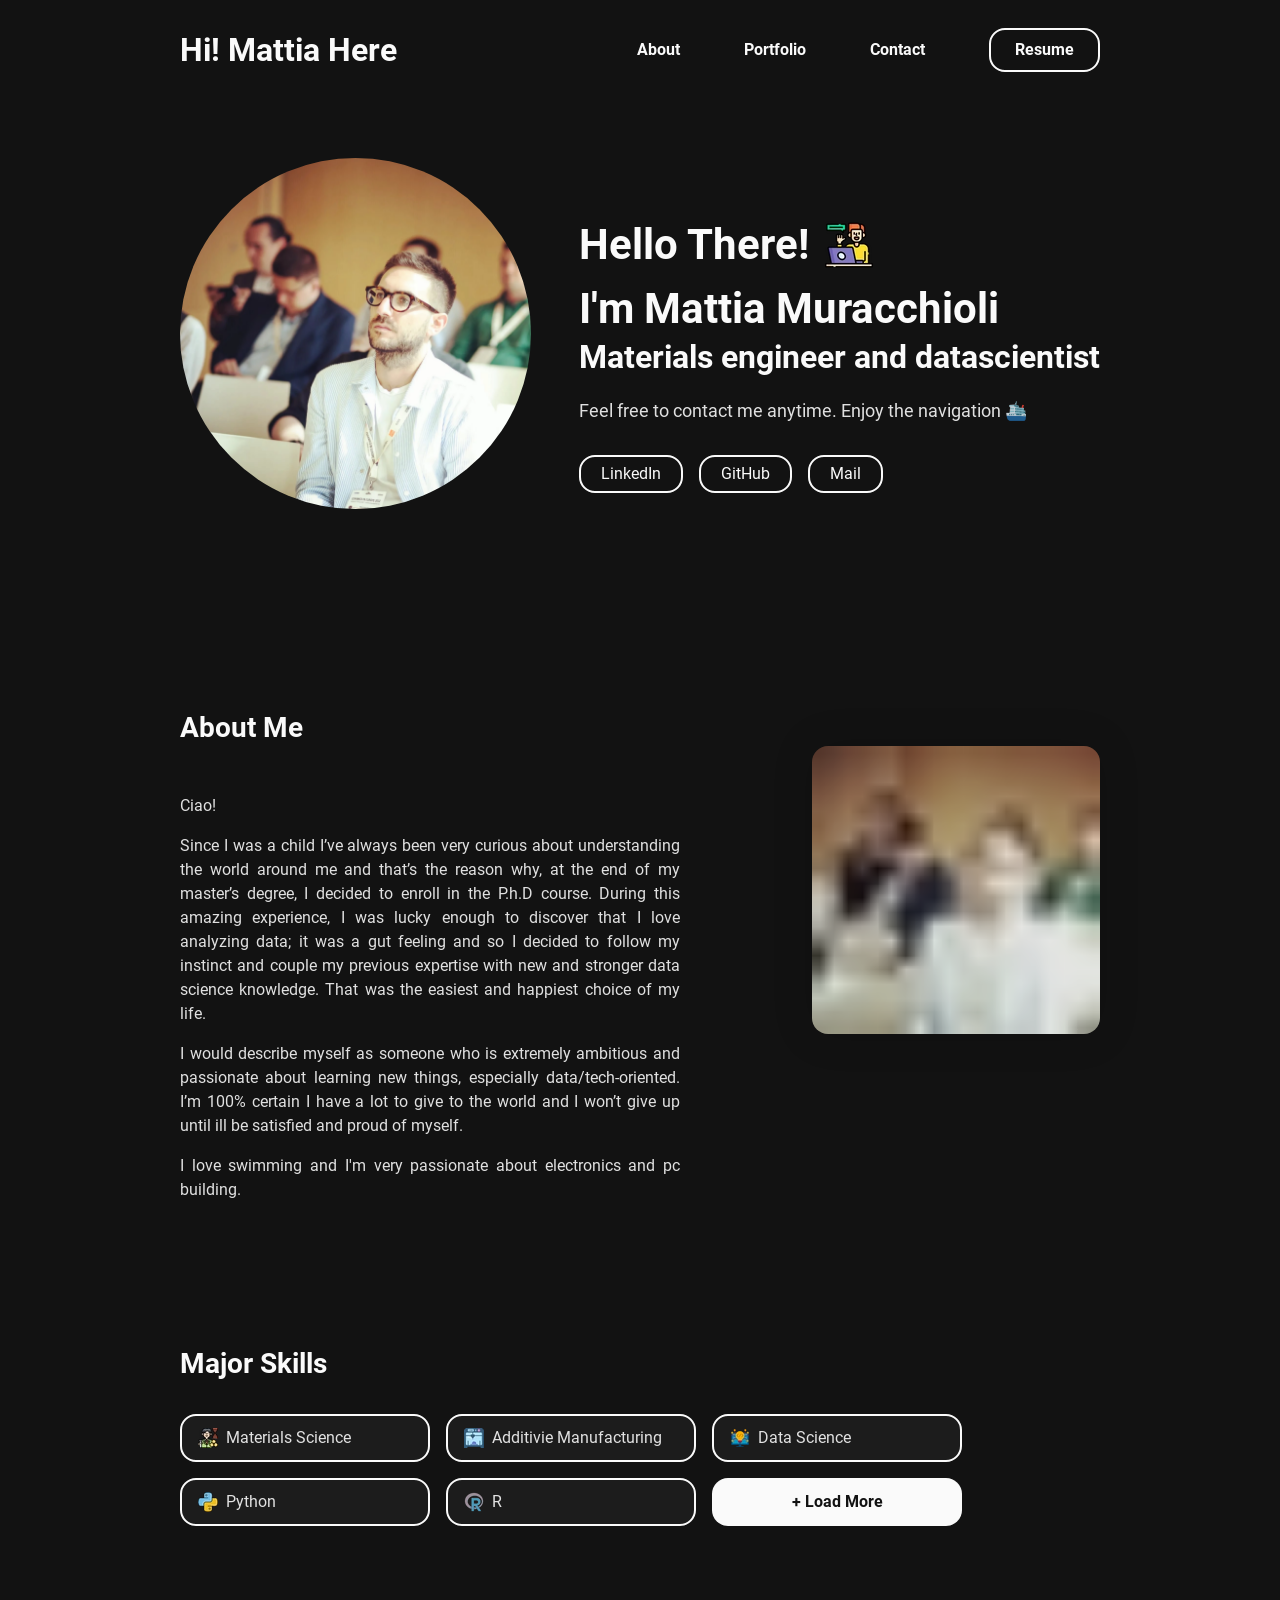
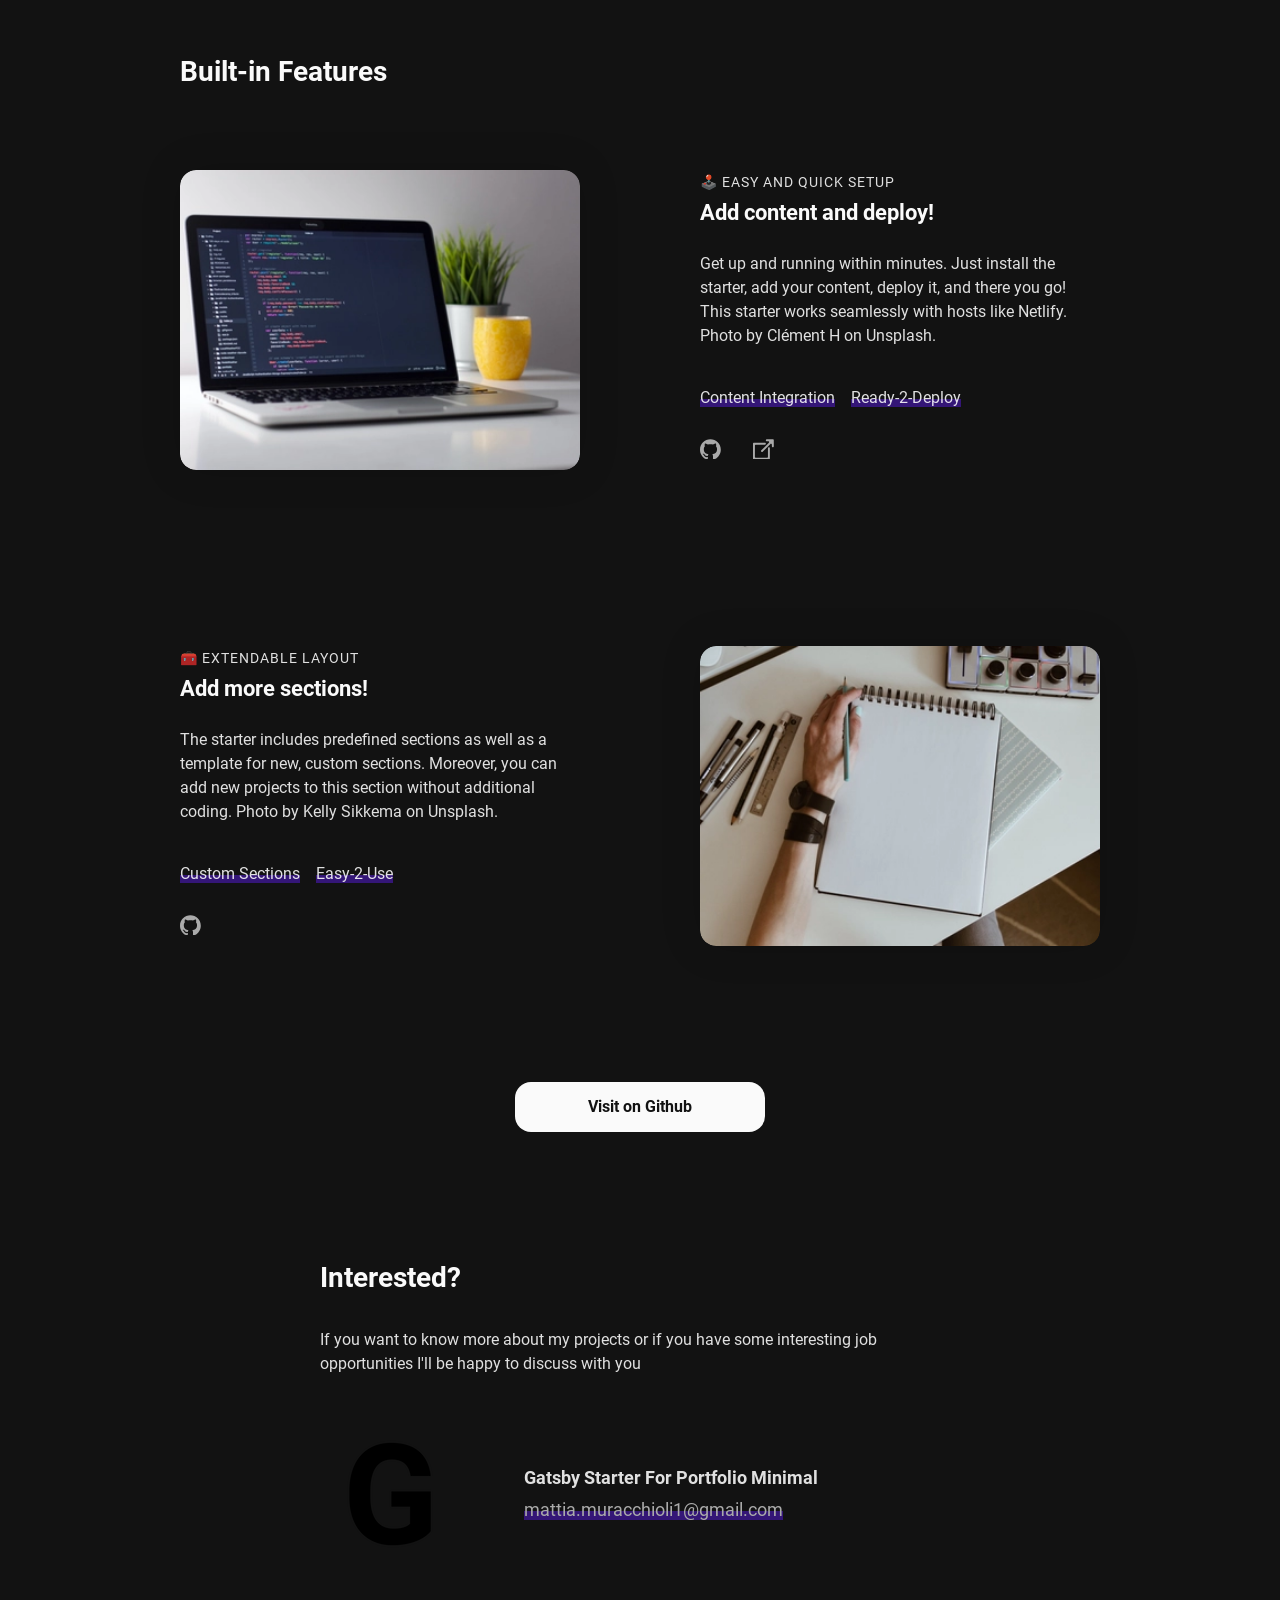
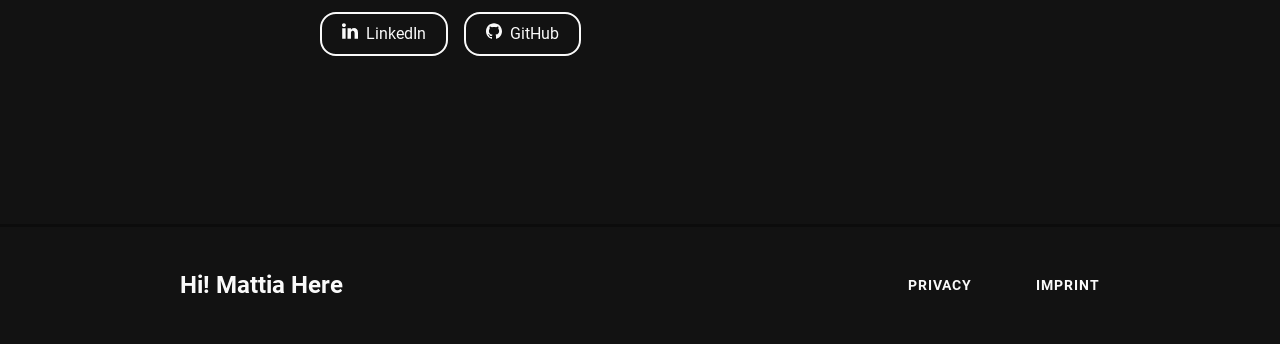
==== commit db838ef0: "Changing Change the hero section Change the About me Section Change the Hard skills section" ====
--- a/index.html
+++ b/index.html
@@ -1,9 +1,9 @@
 <!DOCTYPE html><html lang="en"><head><meta charSet="utf-8"/><meta http-equiv="x-ua-compatible" content="ie=edge"/><meta name="viewport" content="width=device-width, initial-scale=1, shrink-to-fit=no"/><meta name="generator" content="Gatsby 5.6.0"/><meta data-react-helmet="true" name="description" content="A Gatsby Starter Project to easily get started with Portfolio Minimal theme."/><meta data-react-helmet="true" property="og:title" content="Mattia Muracchioli, Ph.D."/><meta data-react-helmet="true" property="og:site_name" content="Mattia Muracchioli, Ph.D."/><meta data-react-helmet="true" property="og:url" content="https://mattia-muracchioli.github.io//"/><meta data-react-helmet="true" property="og:description" content="A Gatsby Starter Project to easily get started with Portfolio Minimal theme."/><meta data-react-helmet="true" property="og:type" content="website"/><meta data-react-helmet="true" property="twitter:card" content="summary"/><meta data-react-helmet="true" property="twitter:creator" content="Mattia Muracchioli"/><meta data-react-helmet="true" property="twitter:title" content="Mattia Muracchioli, Ph.D."/><meta data-react-helmet="true" property="twitter:description" content="A Gatsby Starter Project to easily get started with Portfolio Minimal theme."/><meta name="theme-color" content="#000000"/><style data-href="/styles.e3789f1516172cca0783.css" data-identity="gatsby-global-css">@import url(https://fonts.googleapis.com/css2?family=Fira+Code:wght@400;700&display=swap);@font-face{font-display:swap;font-family:Roboto;font-style:normal;font-weight:400;src:url(/static/roboto-cyrillic-ext-400-normal-804378952da8a10faae2681afaef3d53.woff2) format("woff2"),url(/static/roboto-all-400-normal-c5d001fa922fa66a147f5f3aea5ef30e.woff) format("woff");unicode-range:u+0460-052f,u+1c80-1c88,u+20b4,u+2de0-2dff,u+a640-a69f,u+fe2e-fe2f}@font-face{font-display:swap;font-family:Roboto;font-style:normal;font-weight:400;src:url([data-uri]) format("woff2"),url(/static/roboto-all-400-normal-c5d001fa922fa66a147f5f3aea5ef30e.woff) format("woff");unicode-range:u+0301,u+0400-045f,u+0490-0491,u+04b0-04b1,u+2116}@font-face{font-display:swap;font-family:Roboto;font-style:normal;font-weight:400;src:url([data-uri]) format("woff2"),url(/static/roboto-all-400-normal-c5d001fa922fa66a147f5f3aea5ef30e.woff) format("woff");unicode-range:u+1f??}@font-face{font-display:swap;font-family:Roboto;font-style:normal;font-weight:400;src:url([data-uri]) format("woff2"),url(/static/roboto-all-400-normal-c5d001fa922fa66a147f5f3aea5ef30e.woff) format("woff");unicode-range:u+0370-03ff}@font-face{font-display:swap;font-family:Roboto;font-style:normal;font-weight:400;src:url([data-uri]) format("woff2"),url(/static/roboto-all-400-normal-c5d001fa922fa66a147f5f3aea5ef30e.woff) format("woff");unicode-range:u+0102-0103,u+0110-0111,u+0128-0129,u+0168-0169,u+01a0-01a1,u+01af-01b0,u+1ea0-1ef9,u+20ab}@font-face{font-display:swap;font-family:Roboto;font-style:normal;font-weight:400;src:url(/static/roboto-latin-ext-400-normal-861b791f9de857a6e7bcf77612740c18.woff2) format("woff2"),url(/static/roboto-all-400-normal-c5d001fa922fa66a147f5f3aea5ef30e.woff) format("woff");unicode-range:u+0100-024f,u+0259,u+1e??,u+2020,u+20a0-20ab,u+20ad-20cf,u+2113,u+2c60-2c7f,u+a720-a7ff}@font-face{font-display:swap;font-family:Roboto;font-style:normal;font-weight:400;src:url(/static/roboto-latin-400-normal-b009a76ad6afe4ebd301e36f847a29be.woff2) format("woff2"),url(/static/roboto-all-400-normal-c5d001fa922fa66a147f5f3aea5ef30e.woff) format("woff");unicode-range:u+00??,u+0131,u+0152-0153,u+02bb-02bc,u+02c6,u+02da,u+02dc,u+2000-206f,u+2074,u+20ac,u+2122,u+2191,u+2193,u+2212,u+2215,u+feff,u+fffd}@font-face{font-display:swap;font-family:Roboto;font-style:normal;font-weight:700;src:url(/static/roboto-cyrillic-ext-700-normal-be4d02458ce53887dc3729735f37b7ae.woff2) format("woff2"),url(/static/roboto-all-700-normal-a457fde362a540fcadff80329251b6ae.woff) format("woff");unicode-range:u+0460-052f,u+1c80-1c88,u+20b4,u+2de0-2dff,u+a640-a69f,u+fe2e-fe2f}@font-face{font-display:swap;font-family:Roboto;font-style:normal;font-weight:700;src:url([data-uri]) format("woff2"),url(/static/roboto-all-700-normal-a457fde362a540fcadff80329251b6ae.woff) format("woff");unicode-range:u+0301,u+0400-045f,u+0490-0491,u+04b0-04b1,u+2116}@font-face{font-display:swap;font-family:Roboto;font-style:normal;font-weight:700;src:url([data-uri]) format("woff2"),url(/static/roboto-all-700-normal-a457fde362a540fcadff80329251b6ae.woff) format("woff");unicode-range:u+1f??}@font-face{font-display:swap;font-family:Roboto;font-style:normal;font-weight:700;src:url([data-uri]) format("woff2"),url(/static/roboto-all-700-normal-a457fde362a540fcadff80329251b6ae.woff) format("woff");unicode-range:u+0370-03ff}@font-face{font-display:swap;font-family:Roboto;font-style:normal;font-weight:700;src:url([data-uri]) format("woff2"),url(/static/roboto-all-700-normal-a457fde362a540fcadff80329251b6ae.woff) format("woff");unicode-range:u+0102-0103,u+0110-0111,u+0128-0129,u+0168-0169,u+01a0-01a1,u+01af-01b0,u+1ea0-1ef9,u+20ab}@font-face{font-display:swap;font-family:Roboto;font-style:normal;font-weight:700;src:url(/static/roboto-latin-ext-700-normal-ed67ad54b1a8f5d211503d1685cd9249.woff2) format("woff2"),url(/static/roboto-all-700-normal-a457fde362a540fcadff80329251b6ae.woff) format("woff");unicode-range:u+0100-024f,u+0259,u+1e??,u+2020,u+20a0-20ab,u+20ad-20cf,u+2113,u+2c60-2c7f,u+a720-a7ff}@font-face{font-display:swap;font-family:Roboto;font-style:normal;font-weight:700;src:url(/static/roboto-latin-700-normal-227c93190fe7f82de3f802ce0b614d3b.woff2) format("woff2"),url(/static/roboto-all-700-normal-a457fde362a540fcadff80329251b6ae.woff) format("woff");unicode-range:u+00??,u+0131,u+0152-0153,u+02bb-02bc,u+02c6,u+02da,u+02dc,u+2000-206f,u+2074,u+20ac,u+2122,u+2191,u+2193,u+2212,u+2215,u+feff,u+fffd}
 
-/*! normalize.css v8.0.1 | MIT License | github.com/necolas/normalize.css */html{-webkit-text-size-adjust:100%;line-height:1.15}body{margin:0}main{display:block}h1{font-size:2em;margin:.67em 0}hr{box-sizing:content-box;height:0;overflow:visible}pre{font-family:monospace,monospace;font-size:1em}a{background-color:transparent}abbr[title]{border-bottom:none;text-decoration:underline;text-decoration:underline dotted}b,strong{font-weight:bolder}code,kbd,samp{font-family:monospace,monospace;font-size:1em}small{font-size:80%}sub,sup{font-size:75%;line-height:0;position:relative;vertical-align:baseline}sub{bottom:-.25em}sup{top:-.5em}img{border-style:none}button,input,optgroup,select,textarea{font-family:inherit;font-size:100%;line-height:1.15;margin:0}button,input{overflow:visible}button,select{text-transform:none}[type=button],[type=reset],[type=submit],button{-webkit-appearance:button}[type=button]::-moz-focus-inner,[type=reset]::-moz-focus-inner,[type=submit]::-moz-focus-inner,button::-moz-focus-inner{border-style:none;padding:0}[type=button]:-moz-focusring,[type=reset]:-moz-focusring,[type=submit]:-moz-focusring,button:-moz-focusring{outline:1px dotted ButtonText}fieldset{padding:.35em .75em .625em}legend{box-sizing:border-box;color:inherit;display:table;max-width:100%;padding:0;white-space:normal}progress{vertical-align:baseline}textarea{overflow:auto}[type=checkbox],[type=radio]{box-sizing:border-box;padding:0}[type=number]::-webkit-inner-spin-button,[type=number]::-webkit-outer-spin-button{height:auto}[type=search]{-webkit-appearance:textfield;outline-offset:-2px}[type=search]::-webkit-search-decoration{-webkit-appearance:none}::-webkit-file-upload-button{-webkit-appearance:button;font:inherit}details{display:block}summary{display:list-item}[hidden],template{display:none}:root{--breakpoint-xs:480px;--breakpoint-sm:768px;--breakpoint-md:992px;--breakpoint-lg:1200px;--border-radius:1rem;--page-width:62.5rem;--page-padding:0 2.5rem;--header-height:6.25rem;--footer-height:7.5rem}*{box-sizing:border-box}html{scroll-behavior:smooth}body,html{height:100%;width:100%}body{background-color:var(--background-color);color:var(--text-color);font-family:var(--base-font);font-size:1rem;font-weight:400;line-height:1.5rem;text-rendering:optimizeLegibility}body.fixed{overflow:hidden;position:fixed}a{-webkit-text-decoration-skip:ink;color:var(--subtext-color);cursor:pointer;display:inline-block;text-decoration:none;text-decoration-skip-ink:auto}a:hover{outline:0}a:focus{outline-color:var(--subtext-color);outline-style:dotted;outline-width:2px}h1{color:var(--primary-color);font-size:1.75rem;font-weight:700;line-height:2rem;margin:1rem 0}h2{font-size:1.625rem}h2,h3{color:var(--primary-color);font-weight:700;line-height:2rem;margin:2rem 0 1rem}h3{font-size:1.375rem}h4{color:var(--primary-color);font-size:1.125rem;font-weight:700;line-height:2rem;margin:2rem 0 1rem}hr{border-width:.05rem;color:var(--tertiary-color);margin:3rem auto;opacity:.1}u{box-shadow:inset 0 -.5em 0 var(--secondary-color);text-decoration:none;transition:box-shadow .3s ease-out}u:hover{box-shadow:inset 0 -1em 0 var(--secondary-color)}#___gatsby,#gatsby-focus-wrapper{height:100%;width:100%}@media screen and (prefers-reduced-motion:reduce){html{scroll-behavior:auto}}body[data-theme=lightTheme]{--primary-color:#000;--secondary-color:#fff4d9;--tertiary-color:#f2f2f2;--text-color:#000;--subtext-color:#555;--background-color:#fff;--card-background-color:#fff;--scroll-bar-color:rgba(0,0,0,.5);--box-shadow-color:rgba(0,0,0,.16);--box-shadow-hover-color:rgba(0,0,0,.32);--base-font:"Roboto",Arial,sans-serif;--code-block-bg:#f5f6f9;--code-block-var:#da0078;--code-block-num:#bf04b7;--code-block-fun:#3d5afe;--code-block-keyword:#fe4001;--code-block-comment:#7f7f7f;--code-block-tkimp:#fd971f}body[data-theme=darkTheme]{--primary-color:#fafafa;--secondary-color:#341677;--tertiary-color:#252525;--text-color:hsla(0,0%,100%,.87);--subtext-color:#aaa;--background-color:#121212;--card-background-color:#1c1c1c;--scroll-bar-color:hsla(0,0%,100%,.5);--box-shadow-color:rgba(0,0,0,.16);--box-shadow-hover-color:rgba(0,0,0,.32);--base-font:"Roboto",Arial,sans-serif;--code-block-bg:#151f28;--code-block-var:#ff39a7;--code-block-num:#fed703;--code-block-fun:#c653ff;--code-block-keyword:#2bdcff;--code-block-comment:#8292a2;--code-block-tkimp:#fd971f}.style-module--Logo--c7351{color:var(--primary-color);filter:none!important;font-size:1.75rem;font-weight:900;line-height:2.5rem;pointer-events:auto!important;position:relative;-webkit-user-select:auto!important;user-select:auto!important;z-index:13}@keyframes fadeIn{0%{opacity:0}to{opacity:1}}@keyframes fadeOut{0%{opacity:1}to{opacity:0}}@keyframes fadeUp{0%{opacity:0;transform:translateY(20px)}to{opacity:1;transform:translateY(0)}}@keyframes fadeDown{0%{opacity:0;transform:translateY(-20px)}to{opacity:1;transform:translateY(0)}}@keyframes fadeLeft{0%{opacity:0;transform:translateX(20px)}to{opacity:1;transform:translateX(0)}}@keyframes scaleIn{0%{opacity:0;transform:scaleY(0)}to{opacity:1;transform:scaleY(1)}}@keyframes reduceHeight{0%{height:100%}to{height:0}}@keyframes waving-hand{0%{transform:rotate(0deg)}10%{transform:rotate(14deg)}20%{transform:rotate(-8deg)}30%{transform:rotate(14deg)}40%{transform:rotate(-4deg)}50%{transform:rotate(10deg)}60%{transform:rotate(0deg)}to{transform:rotate(0deg)}}.style-module--SplashScreen--bd73a{align-items:center;background-color:var(--primary-color);display:flex;height:100%;justify-content:center;left:0;position:fixed;top:0;width:100%;z-index:900}.style-module--LogoWrapper--040d0{align-items:center;display:flex;height:6.25rem;justify-content:center;padding-left:1rem;padding-right:1rem;position:relative;text-align:center;width:auto}.style-module--Backdrop--22a80{background-color:var(--primary-color);height:100%;left:0;position:absolute;top:0;width:100%;z-index:1000}.style-module--Footer--a57f4{align-items:center;background:var(--primary-color);border-top:none;display:flex;flex-direction:row;height:auto;margin-top:2rem;min-height:var(--footer-height);width:100%}.style-module--ContentWrapper--e818c{align-items:center;display:flex;flex-direction:row;height:100%;justify-content:space-between;margin:0 auto;max-width:var(--page-width);padding:var(--page-padding);width:100%}.style-module--Links--2e0f2{display:flex;flex-direction:row;justify-content:space-between;width:auto}.style-module--Links--2e0f2 a{color:var(--background-color);font-size:.875rem;font-weight:700;letter-spacing:1px;margin-right:2rem;text-transform:uppercase}.style-module--Links--2e0f2 a:last-child{margin-right:0}@media (min-width:768px){.style-module--Links--2e0f2 a{margin-right:4rem}}.style-module--Header--9993b{align-items:center;background:var(--background-color);display:flex;flex-direction:row;height:auto;min-height:var(--header-height);width:100%}.style-module--ContentWrapper --5d8c4{align-items:center;display:flex;height:100%;justify-content:space-between;margin:0 auto;max-width:var(--page-width);padding:var(--page-padding);width:100%}.style-module--Burger--1ab74{background:transparent;border:none;cursor:pointer;display:flex;flex-direction:column;height:2rem;justify-content:space-around;padding:0;width:2rem;z-index:12}.style-module--Burger--1ab74:focus{outline:none}.style-module--Burger--1ab74 div{background:var(--primary-color);border-radius:.625rem;height:.25rem;position:relative;transform-origin:1px;transition:all .3s ease-in-out;width:2rem}.style-module--Burger--1ab74 div:first-child{transform:rotate(0)}.style-module--Burger--1ab74 div:nth-child(2){opacity:1;transform:translateX(0)}.style-module--Burger--1ab74 div:nth-child(3){transform:rotate(0)}.style-module--TopNavigationBar--574b3{align-items:center;background:var(--background-color);display:flex;justify-content:space-between;width:auto}.style-module--TopNavigationBar--574b3 a{color:var(--primary-color);font-size:1rem;font-weight:700;margin-right:4rem;padding:0;position:relative;text-align:center}.style-module--TopNavigationBar--574b3 a:last-child{margin-right:0}.style-module--TopNavigationBar--574b3 a.style-module--NavLink--94101:before{background-color:var(--primary-color);bottom:-.125rem;content:"";height:.1563rem;position:absolute;transition:.2s ease-out;width:0}.style-module--TopNavigationBar--574b3 a.style-module--NavLink--94101:hover:before{width:100%}.style-module--TopNavigationBar--574b3 a.style-module--CtaButton--cf786{background:var(--background-color);border:.125rem solid var(--primary-color);border-radius:var(--border-radius);height:auto;padding:.5rem 1.5rem;transition:20ms ease-out;width:auto}.style-module--TopNavigationBar--574b3 a.style-module--CtaButton--cf786:hover{background:var(--primary-color);color:var(--background-color)}.style-module--SideBarWrapper--e7152{bottom:0;display:block;height:100vh;outline:0;position:fixed;right:0;top:0;transform:translateX(100%);transition:all .3s ease-in-out;visibility:hidden;width:100%;z-index:10}.style-module--SideNavigationBar--57a7b{background:var(--background-color);display:flex;flex-direction:column;height:100vh;justify-content:center;margin-left:auto;padding:2rem;position:relative;right:0;text-align:left;width:55%}.style-module--SideNavigationBar--57a7b a{color:var(--primary-color);font-size:1.5rem;font-weight:700;padding:1.5rem 0;text-align:center}.style-module--SideNavigationBar--57a7b a.style-module--CtaButton--cf786{background:var(--background-color);border:.125rem solid var(--primary-color);border-radius:var(--border-radius);height:auto;margin:1.5rem auto;padding:1rem 1.5rem;width:auto}.style-module--SideBarBackdrop--fb470{background:rgba(0,0,0,.3);display:none;height:100%;left:0;position:fixed;top:0;transition:all .3s ease-in-out;width:100%;z-index:9}.style-module--Blurred--f203e footer,.style-module--Blurred--f203e main{filter:blur(5px);overflow:hidden;pointer-events:none;transition:all .3s ease-out;-webkit-user-select:none;user-select:none}.CookieConsent{align-items:center;background:var(--primary-color);border-radius:var(--border-radius);color:var(--background-color);display:flex;flex-direction:column;justify-content:space-between;margin:0 auto;max-width:var(--page-width);padding:1rem 2rem;width:90%}.CookieConsent button{background-color:var(--primary-color);border:2px solid var(--background-color);border-radius:var(--border-radius);color:var(--background-color);font-size:.875rem;font-weight:700;height:3rem;margin:0 1rem 0 0;outline:none;padding:1rem;text-align:center;text-decoration:none;text-transform:uppercase;width:8rem}.CookieConsent button:active,.CookieConsent button:focus,.CookieConsent button:hover{cursor:pointer;outline:none}.CookieConsent button#confirm{background-color:var(--background-color);border:none;color:var(--primary-color);margin:0}@media (min-width:992px){.CookieConsent{flex-direction:row}}.style-module--CookieBar--93100{bottom:1rem;left:0;margin:0;position:fixed;width:100%;z-index:999}.style-module--Layout--b3aca{display:grid;grid-template-columns:100%;grid-template-rows:auto 1fr auto;margin:0 auto;min-height:100%;width:100%}.style-module--Layout--b3aca main{margin-top:2rem}.style-module--Section--1d871{background:var(--background-color);height:auto;scroll-margin-top:60px;width:100%}.style-module--Section--1d871 .style-module--Heading--2c002{font-size:1.75rem;line-height:2.25rem;margin:0 0 2rem}.style-module--ContentWrapper --36dde{height:100%;margin:0 auto 8rem;max-width:var(--page-width);padding:var(--page-padding);width:100%}.style-module--AuthorSnippet--7c737{align-items:flex-start;display:flex;flex-direction:column;justify-content:space-between;max-width:660px;padding:0;width:100%}.style-module--AuthorSnippet--7c737 .style-module--Avatar--1e2ce{border-radius:50%;height:100px;width:100px}.style-module--AuthorSnippet--7c737 .style-module--Description--1bbd7{margin-top:1rem;width:100%}.style-module--AuthorSnippet--7c737 .style-module--WrittenBy--181a0{color:var(--subtext-color);font-size:.875rem;letter-spacing:.5px}.style-module--AuthorSnippet--7c737 .style-module--Bio--2fd8d{margin:.5rem 0}@media screen and (min-width:768px){.style-module--AuthorSnippet--7c737{align-items:center;flex-direction:row;justify-content:space-between;padding:var(--page-padding)}.style-module--AuthorSnippet--7c737 .style-module--Description--1bbd7{max-width:27.5rem;width:100%}}.style-module--Breadcrumb--15487{background-color:var(--subtext-color);border-radius:var(--border-radius);display:inline-block;font-size:12px;font-weight:400;margin-bottom:2rem;padding:0 .5rem}.style-module--Breadcrumb--15487 a{letter-spacing:1px}.style-module--Breadcrumb--15487 .style-module--BackArrow--f76ce,.style-module--Breadcrumb--15487 a{color:var(--background-color)}.style-module--Breadcrumb--15487 .style-module--BackArrow--f76ce{margin-right:.25rem}.style-module--Article--a4577{height:100%;margin:0 auto;max-width:740px;padding:var(--page-padding);width:100%}.style-module--Article--a4577 .style-module--Banner--cbdac,.style-module--Article--a4577 .style-module--Body--9dac7,.style-module--Article--a4577 .style-module--Footer--d408f,.style-module--Article--a4577 .style-module--Header--1fafc{margin-bottom:3rem}.style-module--Article--a4577 .style-module--Category--d42a1{color:var(--subtext-color);display:block;font-size:.875rem;font-weight:700;letter-spacing:1px;text-transform:uppercase}.style-module--Article--a4577 .style-module--Details--92676{font-size:.875rem;letter-spacing:.5px}.style-module--Article--a4577 .style-module--ReadingTime--45206{margin-left:.5rem}.style-module--Article--a4577 .style-module--ReadingTime--45206:before{content:"–";margin-right:.5rem}.style-module--Article--a4577 .style-module--BannerImage--71c8d{border-radius:var(--border-radius);margin-bottom:0}.style-module--Article--a4577 .style-module--BannerCaption--55184{display:block;font-size:.875rem;letter-spacing:.5px;text-align:center}.style-module--Article--a4577 .style-module--Body--9dac7 .style-module--Content--a6403{font-size:1.125rem;line-height:2rem;margin-bottom:3rem}.style-module--Article--a4577 .style-module--Body--9dac7 .style-module--Keyword--9a2c3{background-color:var(--tertiary-color);border-radius:.5rem;color:var(--subtext-color);font-size:.875rem;margin-right:.5rem;padding:.125rem .375rem}.style-module--Article--a4577 .style-module--Footer--d408f{border-top:3px solid var(--tertiary-color);padding-top:3rem}.style-module--Article--a4577 img{border-radius:var(--border-radius);max-height:660px;object-fit:cover}.gatsby-resp-image-background-image,.gatsby-resp-image-wrapper{margin:2rem 0;max-height:660px;overflow-y:hidden}.style-module--Article--a4577 figure{margin:2rem 0}.style-module--Article--a4577 figure>figcaption{color:var(--subtext-color);font-size:.875rem;margin-top:-1rem;text-align:center}code[class*=language-],pre[class*=language-]{word-wrap:normal;background:none;color:var(--primary-color);font-family:Fira Code,Consolas,Monaco,Andale Mono,Ubuntu Mono,monospace;font-size:1rem;-webkit-hyphens:none;hyphens:none;line-height:1.5;tab-size:4;text-align:left;white-space:pre;word-break:normal;word-spacing:normal}pre[class*=language-]{border-radius:1.2em;margin:.5em 0;overflow:auto;padding:1em}:not(pre)>code[class*=language-],pre[class*=language-]{background:var(--code-block-bg)}:not(pre)>code[class*=language-]{border-radius:.4em;padding:.3em;white-space:normal}.token.cdata,.token.comment,.token.doctype,.token.prolog{color:var(--code-block-comment)}.token.punctuation{color:var(--primary-color)}.token.namespace{opacity:.7}.token.constant,.token.deleted,.token.property,.token.symbol,.token.tag{color:var(--code-block-var)}.token.boolean,.token.number{color:var(--code-block-num)}.token.attr-name,.token.builtin,.token.char,.token.inserted,.token.selector,.token.string{color:var(--code-block-fun)}.language-css .token.string,.style .token.string,.token.entity,.token.operator,.token.url,.token.variable{color:var(--primary-color)}.token.atrule,.token.attr-value,.token.class-name,.token.function{color:var(--code-block-fun)}.token.keyword{color:var(--code-block-keyword)}.token.important,.token.regex{color:var(--code-block-tkimp)}.token.bold,.token.important{font-weight:700}.token.italic{font-style:italic}.token.entity{cursor:help}.style-module--SlideContainer--60bf2{-webkit-overflow-scrolling:touch;margin:0 -2.5rem;overflow-x:auto;overflow-y:hidden;padding:var(--page-padding);padding-bottom:.5rem;white-space:nowrap}.style-module--SlideContainer--60bf2::-webkit-scrollbar{display:none}@media (hover:hover){.style-module--SlideContainer--60bf2{scrollbar-color:var(--scroll-bar-color)}.style-module--SlideContainer--60bf2::-webkit-scrollbar{-webkit-appearance:none;display:block}.style-module--SlideContainer--60bf2::-webkit-scrollbar:horizontal{height:.8rem}.style-module--SlideContainer--60bf2::-webkit-scrollbar-thumb{background-color:var(--scroll-bar-color);border:.2rem solid var(--background-color);border-radius:8px}.style-module--SlideContainer--60bf2::-webkit-scrollbar-track{background-color:var(--background-color);border-radius:8px}}.style-module--Profile--c97ff{background:var(--background-color);background:linear-gradient(to right,var(--primary-color) 50%,var(--background-color) 50%);background-position:100% 100%;background-size:205% 100%;border:.125rem solid var(--primary-color);border-radius:var(--border-radius);color:var(--primary-color);font-size:1rem;height:auto;margin-right:.5rem;padding:.3rem 1.25rem;transition:all .1s ease-out;width:auto}.style-module--Profile--c97ff:hover{background-position:0 100%;color:var(--background-color)}.style-module--Profile--c97ff svg{height:1rem;margin-bottom:-.05rem;margin-right:.25rem;width:1rem}.style-module--Profile--c97ff:hover svg{filter:invert(1)}@media (min-width:768px){.style-module--Profile--c97ff{margin-right:1rem}}.style-module--HeroContainer--061a0{display:flex}.style-module--Hero--12fbf{display:flex;flex-direction:column;justify-content:center;min-height:50vh}.style-module--Hero--12fbf .style-module--Title--4f076{font-size:2rem;font-weight:700;line-height:2.375rem;margin:0 0 1.5rem}.style-module--Hero--12fbf .style-module--Subtitle--aa123{font-size:1.25rem;font-weight:700;line-height:1.5rem;margin:-.5rem 0 0}.style-module--Hero--12fbf p{font-size:1.125rem;margin-bottom:2rem}.style-module--Intro--6a01f{align-items:center;display:flex;justify-content:flex-start}.style-module--ImagePrefix--6dc4f{color:var(--primary-color);display:inline-block;font-size:2rem;font-weight:700;line-height:3rem}.style-module--Image--8d569{display:inline-block;height:36px;margin-left:1rem;transform-origin:70% 70%;width:36px}@media (min-width:768px){.style-module--Hero--12fbf .style-module--Title--4f076{font-size:2.625rem;line-height:4rem;margin-bottom:0}.style-module--Hero--12fbf .style-module--Subtitle--aa123{font-size:2rem;line-height:3rem}.style-module--ImagePrefix--6dc4f{font-size:2.625rem;line-height:4rem}.style-module--Image--8d569{height:48px;width:48px}}.style-module--heroImageCont--20e7f{flex:25% 1;margin-bottom:auto;margin-top:auto;padding:0 3rem 3rem 0;width:100%}.style-module--heroImageCont--20e7f .style-module--heroImage--9e361{border-radius:50%;width:100%}@media (max-width:768px){.style-module--HeroContainer--061a0{flex-direction:column;margin-bottom:50px}.style-module--Hero--12fbf{display:block}}.style-module--Card--c661d{background:var(--card-color);border-radius:var(--border-radius);box-shadow:0 5px 15px var(--box-shadow-color);display:inline-flex;flex-direction:column;height:auto;justify-content:space-around;margin:1rem 2.5rem 2rem 0;min-height:12rem;transition:box-shadow .3s ease-out;white-space:normal;width:16.25rem}.style-module--Card--c661d:hover{box-shadow:0 5px 15px var(--box-shadow-hover-color)}.style-module--Card--c661d .style-module--Banner--d401d{background:var(--tertiary-color);border-top-left-radius:var(--border-radius);border-top-right-radius:var(--border-radius);height:5rem}.style-module--Card--c661d .style-module--ImageWrapper--50300{height:100%;max-height:5rem}.style-module--Card--c661d .style-module--Image--43f10{border-top-left-radius:var(--border-radius);border-top-right-radius:var(--border-radius)}.style-module--Card--c661d .style-module--DescriptionWrapper--5f867{display:flex;flex-direction:column;height:auto;justify-content:center;padding:2rem 1rem}.style-module--Card--c661d .style-module--Category--eeb92{color:var(--primary-color);font-weight:700;letter-spacing:1px;text-transform:uppercase}.style-module--Card--c661d .style-module--Title--de70d{font-size:1rem;font-weight:400;line-height:1.5rem;margin:.25rem 0}.style-module--Card--c661d .style-module--Details--5ba4b{color:var(--subtext-color);font-size:.75rem;letter-spacing:.5px}.style-module--Card--c661d .style-module--ReadingTime--a0392{margin-left:.25rem}.style-module--Card--c661d .style-module--ReadingTime--a0392:before{content:"–";margin-right:.25rem}.style-module--Articles--445da{align-items:center;display:flex;flex-direction:row;justify-content:flex-start}.style-module--About--0f660{display:flex;flex-direction:column;justify-content:space-between}.style-module--About--0f660 .style-module--Description--2e019{margin-bottom:3rem;max-width:31.25rem;width:100%}.style-module--About--0f660 .style-module--ImageWrapper--a41ba{max-width:18rem;width:100%}.style-module--About--0f660 .style-module--Image--57f3b{border-radius:var(--border-radius);box-shadow:0 0 2.5rem rgba(0,0,0,.16);filter:grayscale(20%) contrast(1) brightness(90%)}@media (min-width:768px){.style-module--About--0f660{flex-direction:row;justify-content:space-between}.style-module--About--0f660 .style-module--Description--2e019{margin-bottom:0;margin-right:3rem}.style-module--About--0f660 .style-module--ImageWrapper--a41ba{margin-top:-2rem}}.style-module--Button--82b1f{background-color:var(--primary-color);border:none;border-radius:var(--border-radius);color:var(--background-color);display:inline-block;font-size:1rem;font-weight:700;height:100%;margin:0 auto;max-width:15.625rem;padding:.8rem 1.5rem;text-align:center;text-decoration:none;width:100%}.style-module--Button--82b1f:active,.style-module--Button--82b1f:hover{cursor:pointer;outline:none}.style-module--Button--82b1f:focus{outline-color:var(--subtext-color);outline-style:dotted;outline-width:2px}.style-module--Listing--52eca{align-items:stretch;display:flex;flex-direction:row;flex-wrap:wrap;justify-content:flex-start}.style-module--Filter--31377{margin-bottom:3rem}.style-module--Filter--31377 .style-module--Options--3515b{margin-top:1rem}.style-module--Filter--31377 .style-module--Option--83bb9{border:2px solid var(--subtext-color);border-radius:var(--border-radius);color:var(--subtext-color);cursor:pointer;display:inline-block;font-size:.875rem;font-weight:400;height:2.3125rem;line-height:2.2rem;margin-right:1rem;padding:0 1.5rem;width:auto}.style-module--Filter--31377 .style-module--Option--83bb9.style-module--Selected--f3165{border-color:var(--primary-color);color:var(--primary-color);font-weight:700}.style-module--LoadMore--8b4c0{margin-top:3rem;text-align:center}@media (hover:hover){.style-module--Filter--31377 .style-module--Option--83bb9:active,.style-module--Filter--31377 .style-module--Option--83bb9:hover{border-color:var(--primary-color);color:var(--primary-color);font-weight:700}}.style-module--Interests--3d3b3{column-gap:1rem;display:grid;grid-auto-flow:row;grid-template-columns:repeat(1,17.5rem);row-gap:1rem}.style-module--Interest--4bfd4{align-items:center;background:var(--card-background-color);border:.125rem solid var(--primary-color);border-radius:var(--border-radius);display:inline-flex;height:3rem;justify-content:flex-start;padding:1rem;width:17.5rem}.style-module--Interests--3d3b3 button{max-width:17.5rem}.style-module--Interest--4bfd4 .style-module--Icon--4b6f8{margin-right:.5rem}@media (min-width:600px){.style-module--Interests--3d3b3{grid-template-columns:repeat(2,15.625rem)}.style-module--Interest--4bfd4{width:15.625rem}.style-module--Interests--3d3b3 button{max-width:15.625rem}}@media (min-width:880px){.style-module--Interests--3d3b3{grid-template-columns:repeat(3,15.625rem)}}.style-module--Project--6d27a{align-items:center;display:flex;flex-direction:column-reverse;flex-shrink:0;justify-content:flex-end;margin-bottom:2rem;margin-top:3rem;max-width:20rem;padding-right:2.5rem;white-space:normal}.style-module--Project--6d27a .style-module--Details--f22f0{display:flex;flex-direction:column;margin-top:3rem;max-width:25rem;width:100%}.style-module--Project--6d27a .style-module--Details--f22f0 .style-module--Category--f3034{font-size:.875rem;letter-spacing:1px;line-height:1rem;text-transform:uppercase}.style-module--Project--6d27a .style-module--Details--f22f0 .style-module--Title--8501a{font-size:1.375rem;font-weight:700;line-height:1.625rem;margin-bottom:.625rem;margin-top:.625rem}.style-module--Project--6d27a .style-module--Details--f22f0 .style-module--Tags--d7936{display:flex;flex-wrap:wrap;line-height:1.2rem;margin-top:1.5rem}.style-module--Project--6d27a .style-module--Details--f22f0 .style-module--Tags--d7936 span{margin-bottom:1rem;margin-right:1rem}.style-module--Project--6d27a .style-module--Details--f22f0 .style-module--Links--7602a{align-items:center;display:flex;justify-content:flex-start;margin-top:1rem;width:100%}.style-module--Project--6d27a .style-module--Details--f22f0 .style-module--Links--7602a a{display:inline-block;margin-right:2rem}.style-module--Project--6d27a .style-module--Details--f22f0 .style-module--Links--7602a svg{height:1.3rem;transition:all .3s ease-out;width:1.3rem}.style-module--Project--6d27a .style-module--Details--f22f0 .style-module--Links--7602a svg:hover{fill:var(--primary-color)}.style-module--Project--6d27a .style-module--ProjectImageWrapper--668f6{border-radius:var(--border-radius);box-shadow:0 0 2.5rem var(--box-shadow-color);height:15rem;max-width:25rem;transition:all .3s ease-out;width:100%}.style-module--Project--6d27a .style-module--ProjectImageWrapper--668f6:hover{box-shadow:0 0 2.5rem var(--box-shadow-hover-color);transform:translate3d(0,-.125rem,0)}.style-module--Project--6d27a .style-module--ProjectImage--8eee9{border-radius:var(--border-radius)}@media (min-width:480px){.style-module--Project--6d27a{max-width:25rem;padding-right:5rem}}@media (min-width:992px){.style-module--Project--6d27a{flex-direction:row;flex-shrink:1;justify-content:space-between;margin-bottom:8rem;max-width:62.5rem;padding-right:0}.style-module--Project--6d27a .style-module--Details--f22f0{margin-top:0}.style-module--Project--6d27a .style-module--ProjectImageWrapper--668f6{height:18.75rem}}.style-module--Projects--a4194{display:flex;flex-direction:row;margin-top:-2rem}.style-module--MoreProjects--06375{margin-top:4rem;text-align:center}@media (min-width:992px){.style-module--Projects--a4194{flex-direction:column;margin-top:0}.style-module--MoreProjects--06375{margin-top:0}}.style-module--Contact--1c6f8{max-width:45rem;width:100%}.style-module--Contact--1c6f8 .style-module--Description--87aea{margin-bottom:0;margin-top:0}.style-module--Contact--1c6f8 .style-module--Profile--3b0af{display:flex;flex-direction:column;justify-content:flex-start;margin-bottom:2rem;margin-top:3rem}.style-module--Contact--1c6f8 .style-module--Profile--3b0af .style-module--Avatar--fda4c{border-radius:50%;margin-bottom:2rem;margin-right:4rem;max-width:8.75rem;width:100%}.style-module--Contact--1c6f8 .style-module--Profile--3b0af .style-module--ContactDetails--70da4{font-size:1.125rem;line-height:2rem}.style-module--Contact--1c6f8 .style-module--Profile--3b0af .style-module--ContactDetails--70da4 .style-module--Name--8248f{font-weight:700}@media (min-width:768px){.style-module--Contact--1c6f8 .style-module--Profile--3b0af{align-items:center;flex-direction:row;margin-bottom:3rem}.style-module--Contact--1c6f8 .style-module--Profile--3b0af .style-module--Avatar--fda4c{margin-bottom:0}}</style><title data-react-helmet="true">Mattia Muracchioli, Ph.D.</title><style>.gatsby-image-wrapper{position:relative;overflow:hidden}.gatsby-image-wrapper picture.object-fit-polyfill{position:static!important}.gatsby-image-wrapper img{bottom:0;height:100%;left:0;margin:0;max-width:none;padding:0;position:absolute;right:0;top:0;width:100%;object-fit:cover}.gatsby-image-wrapper [data-main-image]{opacity:0;transform:translateZ(0);transition:opacity .25s linear;will-change:opacity}.gatsby-image-wrapper-constrained{display:inline-block;vertical-align:top}</style><noscript><style>.gatsby-image-wrapper noscript [data-main-image]{opacity:1!important}.gatsby-image-wrapper [data-placeholder-image]{opacity:0!important}</style></noscript><script type="module">const e="undefined"!=typeof HTMLImageElement&&"loading"in HTMLImageElement.prototype;e&&document.body.addEventListener("load",(function(e){const t=e.target;if(void 0===t.dataset.mainImage)return;if(void 0===t.dataset.gatsbyImageSsr)return;let a=null,n=t;for(;null===a&&n;)void 0!==n.parentNode.dataset.gatsbyImageWrapper&&(a=n.parentNode),n=n.parentNode;const o=a.querySelector("[data-placeholder-image]"),r=new Image;r.src=t.currentSrc,r.decode().catch((()=>{})).then((()=>{t.style.opacity=1,o&&(o.style.opacity=0,o.style.transition="opacity 500ms linear")}))}),!0);</script><link rel="sitemap" type="application/xml" href="/sitemap-index.xml"/><link rel="icon" href="/favicon-32x32.png?v=49a53b9141e042468dfc38b8ec38ef6f" type="image/png"/><link rel="manifest" href="/manifest.webmanifest" crossorigin="anonymous"/><link rel="apple-touch-icon" sizes="48x48" href="/icons/icon-48x48.png?v=49a53b9141e042468dfc38b8ec38ef6f"/><link rel="apple-touch-icon" sizes="72x72" href="/icons/icon-72x72.png?v=49a53b9141e042468dfc38b8ec38ef6f"/><link rel="apple-touch-icon" sizes="96x96" href="/icons/icon-96x96.png?v=49a53b9141e042468dfc38b8ec38ef6f"/><link rel="apple-touch-icon" sizes="144x144" href="/icons/icon-144x144.png?v=49a53b9141e042468dfc38b8ec38ef6f"/><link rel="apple-touch-icon" sizes="192x192" href="/icons/icon-192x192.png?v=49a53b9141e042468dfc38b8ec38ef6f"/><link rel="apple-touch-icon" sizes="256x256" href="/icons/icon-256x256.png?v=49a53b9141e042468dfc38b8ec38ef6f"/><link rel="apple-touch-icon" sizes="384x384" href="/icons/icon-384x384.png?v=49a53b9141e042468dfc38b8ec38ef6f"/><link rel="apple-touch-icon" sizes="512x512" href="/icons/icon-512x512.png?v=49a53b9141e042468dfc38b8ec38ef6f"/></head><body data-theme="lightTheme" class="fixed"><div id="___gatsby"><div style="outline:none" tabindex="-1" id="gatsby-focus-wrapper"><div class="style-module--SplashScreen--bd73a" style="opacity:0"><div class="style-module--LogoWrapper--040d0"><div class="style-module--Backdrop--22a80" style="opacity:0"></div><div class="style-module--Logo--c7351" aria-roledescription="logo" style="font-size:3rem;color:var(--background-color)">Hello there</div></div></div></div><div id="gatsby-announcer" style="position:absolute;top:0;width:1px;height:1px;padding:0;overflow:hidden;clip:rect(0, 0, 0, 0);white-space:nowrap;border:0" aria-live="assertive" aria-atomic="true"></div></div><script id="gatsby-script-loader">/*<![CDATA[*/window.pagePath="/";/*]]>*/</script><!-- slice-start id="_gatsby-scripts-1" -->
+/*! normalize.css v8.0.1 | MIT License | github.com/necolas/normalize.css */html{-webkit-text-size-adjust:100%;line-height:1.15}body{margin:0}main{display:block}h1{font-size:2em;margin:.67em 0}hr{box-sizing:content-box;height:0;overflow:visible}pre{font-family:monospace,monospace;font-size:1em}a{background-color:transparent}abbr[title]{border-bottom:none;text-decoration:underline;text-decoration:underline dotted}b,strong{font-weight:bolder}code,kbd,samp{font-family:monospace,monospace;font-size:1em}small{font-size:80%}sub,sup{font-size:75%;line-height:0;position:relative;vertical-align:baseline}sub{bottom:-.25em}sup{top:-.5em}img{border-style:none}button,input,optgroup,select,textarea{font-family:inherit;font-size:100%;line-height:1.15;margin:0}button,input{overflow:visible}button,select{text-transform:none}[type=button],[type=reset],[type=submit],button{-webkit-appearance:button}[type=button]::-moz-focus-inner,[type=reset]::-moz-focus-inner,[type=submit]::-moz-focus-inner,button::-moz-focus-inner{border-style:none;padding:0}[type=button]:-moz-focusring,[type=reset]:-moz-focusring,[type=submit]:-moz-focusring,button:-moz-focusring{outline:1px dotted ButtonText}fieldset{padding:.35em .75em .625em}legend{box-sizing:border-box;color:inherit;display:table;max-width:100%;padding:0;white-space:normal}progress{vertical-align:baseline}textarea{overflow:auto}[type=checkbox],[type=radio]{box-sizing:border-box;padding:0}[type=number]::-webkit-inner-spin-button,[type=number]::-webkit-outer-spin-button{height:auto}[type=search]{-webkit-appearance:textfield;outline-offset:-2px}[type=search]::-webkit-search-decoration{-webkit-appearance:none}::-webkit-file-upload-button{-webkit-appearance:button;font:inherit}details{display:block}summary{display:list-item}[hidden],template{display:none}:root{--breakpoint-xs:480px;--breakpoint-sm:768px;--breakpoint-md:992px;--breakpoint-lg:1200px;--border-radius:1rem;--page-width:62.5rem;--page-padding:0 2.5rem;--header-height:6.25rem;--footer-height:7.5rem}*{box-sizing:border-box}html{scroll-behavior:smooth}body,html{height:100%;width:100%}body{background-color:var(--background-color);color:var(--text-color);font-family:var(--base-font);font-size:1rem;font-weight:400;line-height:1.5rem;text-rendering:optimizeLegibility}body.fixed{overflow:hidden;position:fixed}a{-webkit-text-decoration-skip:ink;color:var(--subtext-color);cursor:pointer;display:inline-block;text-decoration:none;text-decoration-skip-ink:auto}a:hover{outline:0}a:focus{outline-color:var(--subtext-color);outline-style:dotted;outline-width:2px}h1{color:var(--primary-color);font-size:1.75rem;font-weight:700;line-height:2rem;margin:1rem 0}h2{font-size:1.625rem}h2,h3{color:var(--primary-color);font-weight:700;line-height:2rem;margin:2rem 0 1rem}h3{font-size:1.375rem}h4{color:var(--primary-color);font-size:1.125rem;font-weight:700;line-height:2rem;margin:2rem 0 1rem}hr{border-width:.05rem;color:var(--tertiary-color);margin:3rem auto;opacity:.1}u{box-shadow:inset 0 -.5em 0 var(--secondary-color);text-decoration:none;transition:box-shadow .3s ease-out}u:hover{box-shadow:inset 0 -1em 0 var(--secondary-color)}#___gatsby,#gatsby-focus-wrapper{height:100%;width:100%}@media screen and (prefers-reduced-motion:reduce){html{scroll-behavior:auto}}body[data-theme=lightTheme]{--primary-color:#000;--secondary-color:#fff4d9;--tertiary-color:#f2f2f2;--text-color:#000;--subtext-color:#555;--background-color:#fff;--card-background-color:#fff;--scroll-bar-color:rgba(0,0,0,.5);--box-shadow-color:rgba(0,0,0,.16);--box-shadow-hover-color:rgba(0,0,0,.32);--base-font:"Roboto",Arial,sans-serif;--code-block-bg:#f5f6f9;--code-block-var:#da0078;--code-block-num:#bf04b7;--code-block-fun:#3d5afe;--code-block-keyword:#fe4001;--code-block-comment:#7f7f7f;--code-block-tkimp:#fd971f}body[data-theme=darkTheme]{--primary-color:#fafafa;--secondary-color:#341677;--tertiary-color:#252525;--text-color:hsla(0,0%,100%,.87);--subtext-color:#aaa;--background-color:#121212;--card-background-color:#1c1c1c;--scroll-bar-color:hsla(0,0%,100%,.5);--box-shadow-color:rgba(0,0,0,.16);--box-shadow-hover-color:rgba(0,0,0,.32);--base-font:"Roboto",Arial,sans-serif;--code-block-bg:#151f28;--code-block-var:#ff39a7;--code-block-num:#fed703;--code-block-fun:#c653ff;--code-block-keyword:#2bdcff;--code-block-comment:#8292a2;--code-block-tkimp:#fd971f}.style-module--Logo--c7351{color:var(--primary-color);filter:none!important;font-size:1.75rem;font-weight:900;line-height:2.5rem;pointer-events:auto!important;position:relative;-webkit-user-select:auto!important;user-select:auto!important;z-index:13}@keyframes fadeIn{0%{opacity:0}to{opacity:1}}@keyframes fadeOut{0%{opacity:1}to{opacity:0}}@keyframes fadeUp{0%{opacity:0;transform:translateY(20px)}to{opacity:1;transform:translateY(0)}}@keyframes fadeDown{0%{opacity:0;transform:translateY(-20px)}to{opacity:1;transform:translateY(0)}}@keyframes fadeLeft{0%{opacity:0;transform:translateX(20px)}to{opacity:1;transform:translateX(0)}}@keyframes scaleIn{0%{opacity:0;transform:scaleY(0)}to{opacity:1;transform:scaleY(1)}}@keyframes reduceHeight{0%{height:100%}to{height:0}}@keyframes waving-hand{0%{transform:rotate(0deg)}10%{transform:rotate(14deg)}20%{transform:rotate(-8deg)}30%{transform:rotate(14deg)}40%{transform:rotate(-4deg)}50%{transform:rotate(10deg)}60%{transform:rotate(0deg)}to{transform:rotate(0deg)}}.style-module--SplashScreen--bd73a{align-items:center;background-color:var(--primary-color);display:flex;height:100%;justify-content:center;left:0;position:fixed;top:0;width:100%;z-index:900}.style-module--LogoWrapper--040d0{align-items:center;display:flex;height:6.25rem;justify-content:center;padding-left:1rem;padding-right:1rem;position:relative;text-align:center;width:auto}.style-module--Backdrop--22a80{background-color:var(--primary-color);height:100%;left:0;position:absolute;top:0;width:100%;z-index:1000}.style-module--Footer--a57f4{align-items:center;background:var(--primary-color);border-top:none;display:flex;flex-direction:row;height:auto;margin-top:2rem;min-height:var(--footer-height);width:100%}.style-module--ContentWrapper--e818c{align-items:center;display:flex;flex-direction:row;height:100%;justify-content:space-between;margin:0 auto;max-width:var(--page-width);padding:var(--page-padding);width:100%}.style-module--Links--2e0f2{display:flex;flex-direction:row;justify-content:space-between;width:auto}.style-module--Links--2e0f2 a{color:var(--background-color);font-size:.875rem;font-weight:700;letter-spacing:1px;margin-right:2rem;text-transform:uppercase}.style-module--Links--2e0f2 a:last-child{margin-right:0}@media (min-width:768px){.style-module--Links--2e0f2 a{margin-right:4rem}}.style-module--Header--9993b{align-items:center;background:var(--background-color);display:flex;flex-direction:row;height:auto;min-height:var(--header-height);width:100%}.style-module--ContentWrapper --5d8c4{align-items:center;display:flex;height:100%;justify-content:space-between;margin:0 auto;max-width:var(--page-width);padding:var(--page-padding);width:100%}.style-module--Burger--1ab74{background:transparent;border:none;cursor:pointer;display:flex;flex-direction:column;height:2rem;justify-content:space-around;padding:0;width:2rem;z-index:12}.style-module--Burger--1ab74:focus{outline:none}.style-module--Burger--1ab74 div{background:var(--primary-color);border-radius:.625rem;height:.25rem;position:relative;transform-origin:1px;transition:all .3s ease-in-out;width:2rem}.style-module--Burger--1ab74 div:first-child{transform:rotate(0)}.style-module--Burger--1ab74 div:nth-child(2){opacity:1;transform:translateX(0)}.style-module--Burger--1ab74 div:nth-child(3){transform:rotate(0)}.style-module--TopNavigationBar--574b3{align-items:center;background:var(--background-color);display:flex;justify-content:space-between;width:auto}.style-module--TopNavigationBar--574b3 a{color:var(--primary-color);font-size:1rem;font-weight:700;margin-right:4rem;padding:0;position:relative;text-align:center}.style-module--TopNavigationBar--574b3 a:last-child{margin-right:0}.style-module--TopNavigationBar--574b3 a.style-module--NavLink--94101:before{background-color:var(--primary-color);bottom:-.125rem;content:"";height:.1563rem;position:absolute;transition:.2s ease-out;width:0}.style-module--TopNavigationBar--574b3 a.style-module--NavLink--94101:hover:before{width:100%}.style-module--TopNavigationBar--574b3 a.style-module--CtaButton--cf786{background:var(--background-color);border:.125rem solid var(--primary-color);border-radius:var(--border-radius);height:auto;padding:.5rem 1.5rem;transition:20ms ease-out;width:auto}.style-module--TopNavigationBar--574b3 a.style-module--CtaButton--cf786:hover{background:var(--primary-color);color:var(--background-color)}.style-module--SideBarWrapper--e7152{bottom:0;display:block;height:100vh;outline:0;position:fixed;right:0;top:0;transform:translateX(100%);transition:all .3s ease-in-out;visibility:hidden;width:100%;z-index:10}.style-module--SideNavigationBar--57a7b{background:var(--background-color);display:flex;flex-direction:column;height:100vh;justify-content:center;margin-left:auto;padding:2rem;position:relative;right:0;text-align:left;width:55%}.style-module--SideNavigationBar--57a7b a{color:var(--primary-color);font-size:1.5rem;font-weight:700;padding:1.5rem 0;text-align:center}.style-module--SideNavigationBar--57a7b a.style-module--CtaButton--cf786{background:var(--background-color);border:.125rem solid var(--primary-color);border-radius:var(--border-radius);height:auto;margin:1.5rem auto;padding:1rem 1.5rem;width:auto}.style-module--SideBarBackdrop--fb470{background:rgba(0,0,0,.3);display:none;height:100%;left:0;position:fixed;top:0;transition:all .3s ease-in-out;width:100%;z-index:9}.style-module--Blurred--f203e footer,.style-module--Blurred--f203e main{filter:blur(5px);overflow:hidden;pointer-events:none;transition:all .3s ease-out;-webkit-user-select:none;user-select:none}.CookieConsent{align-items:center;background:var(--primary-color);border-radius:var(--border-radius);color:var(--background-color);display:flex;flex-direction:column;justify-content:space-between;margin:0 auto;max-width:var(--page-width);padding:1rem 2rem;width:90%}.CookieConsent button{background-color:var(--primary-color);border:2px solid var(--background-color);border-radius:var(--border-radius);color:var(--background-color);font-size:.875rem;font-weight:700;height:3rem;margin:0 1rem 0 0;outline:none;padding:1rem;text-align:center;text-decoration:none;text-transform:uppercase;width:8rem}.CookieConsent button:active,.CookieConsent button:focus,.CookieConsent button:hover{cursor:pointer;outline:none}.CookieConsent button#confirm{background-color:var(--background-color);border:none;color:var(--primary-color);margin:0}@media (min-width:992px){.CookieConsent{flex-direction:row}}.style-module--CookieBar--93100{bottom:1rem;left:0;margin:0;position:fixed;width:100%;z-index:999}.style-module--Layout--b3aca{display:grid;grid-template-columns:100%;grid-template-rows:auto 1fr auto;margin:0 auto;min-height:100%;width:100%}.style-module--Layout--b3aca main{margin-top:2rem}.style-module--Section--1d871{background:var(--background-color);height:auto;scroll-margin-top:60px;width:100%}.style-module--Section--1d871 .style-module--Heading--2c002{font-size:1.75rem;line-height:2.25rem;margin:0 0 2rem}.style-module--ContentWrapper --36dde{height:100%;margin:0 auto 8rem;max-width:var(--page-width);padding:var(--page-padding);width:100%}.style-module--AuthorSnippet--7c737{align-items:flex-start;display:flex;flex-direction:column;justify-content:space-between;max-width:660px;padding:0;width:100%}.style-module--AuthorSnippet--7c737 .style-module--Avatar--1e2ce{border-radius:50%;height:100px;width:100px}.style-module--AuthorSnippet--7c737 .style-module--Description--1bbd7{margin-top:1rem;width:100%}.style-module--AuthorSnippet--7c737 .style-module--WrittenBy--181a0{color:var(--subtext-color);font-size:.875rem;letter-spacing:.5px}.style-module--AuthorSnippet--7c737 .style-module--Bio--2fd8d{margin:.5rem 0}@media screen and (min-width:768px){.style-module--AuthorSnippet--7c737{align-items:center;flex-direction:row;justify-content:space-between;padding:var(--page-padding)}.style-module--AuthorSnippet--7c737 .style-module--Description--1bbd7{max-width:27.5rem;width:100%}}.style-module--Breadcrumb--15487{background-color:var(--subtext-color);border-radius:var(--border-radius);display:inline-block;font-size:12px;font-weight:400;margin-bottom:2rem;padding:0 .5rem}.style-module--Breadcrumb--15487 a{letter-spacing:1px}.style-module--Breadcrumb--15487 .style-module--BackArrow--f76ce,.style-module--Breadcrumb--15487 a{color:var(--background-color)}.style-module--Breadcrumb--15487 .style-module--BackArrow--f76ce{margin-right:.25rem}.style-module--Article--a4577{height:100%;margin:0 auto;max-width:740px;padding:var(--page-padding);width:100%}.style-module--Article--a4577 .style-module--Banner--cbdac,.style-module--Article--a4577 .style-module--Body--9dac7,.style-module--Article--a4577 .style-module--Footer--d408f,.style-module--Article--a4577 .style-module--Header--1fafc{margin-bottom:3rem}.style-module--Article--a4577 .style-module--Category--d42a1{color:var(--subtext-color);display:block;font-size:.875rem;font-weight:700;letter-spacing:1px;text-transform:uppercase}.style-module--Article--a4577 .style-module--Details--92676{font-size:.875rem;letter-spacing:.5px}.style-module--Article--a4577 .style-module--ReadingTime--45206{margin-left:.5rem}.style-module--Article--a4577 .style-module--ReadingTime--45206:before{content:"–";margin-right:.5rem}.style-module--Article--a4577 .style-module--BannerImage--71c8d{border-radius:var(--border-radius);margin-bottom:0}.style-module--Article--a4577 .style-module--BannerCaption--55184{display:block;font-size:.875rem;letter-spacing:.5px;text-align:center}.style-module--Article--a4577 .style-module--Body--9dac7 .style-module--Content--a6403{font-size:1.125rem;line-height:2rem;margin-bottom:3rem}.style-module--Article--a4577 .style-module--Body--9dac7 .style-module--Keyword--9a2c3{background-color:var(--tertiary-color);border-radius:.5rem;color:var(--subtext-color);font-size:.875rem;margin-right:.5rem;padding:.125rem .375rem}.style-module--Article--a4577 .style-module--Footer--d408f{border-top:3px solid var(--tertiary-color);padding-top:3rem}.style-module--Article--a4577 img{border-radius:var(--border-radius);max-height:660px;object-fit:cover}.gatsby-resp-image-background-image,.gatsby-resp-image-wrapper{margin:2rem 0;max-height:660px;overflow-y:hidden}.style-module--Article--a4577 figure{margin:2rem 0}.style-module--Article--a4577 figure>figcaption{color:var(--subtext-color);font-size:.875rem;margin-top:-1rem;text-align:center}code[class*=language-],pre[class*=language-]{word-wrap:normal;background:none;color:var(--primary-color);font-family:Fira Code,Consolas,Monaco,Andale Mono,Ubuntu Mono,monospace;font-size:1rem;-webkit-hyphens:none;hyphens:none;line-height:1.5;tab-size:4;text-align:left;white-space:pre;word-break:normal;word-spacing:normal}pre[class*=language-]{border-radius:1.2em;margin:.5em 0;overflow:auto;padding:1em}:not(pre)>code[class*=language-],pre[class*=language-]{background:var(--code-block-bg)}:not(pre)>code[class*=language-]{border-radius:.4em;padding:.3em;white-space:normal}.token.cdata,.token.comment,.token.doctype,.token.prolog{color:var(--code-block-comment)}.token.punctuation{color:var(--primary-color)}.token.namespace{opacity:.7}.token.constant,.token.deleted,.token.property,.token.symbol,.token.tag{color:var(--code-block-var)}.token.boolean,.token.number{color:var(--code-block-num)}.token.attr-name,.token.builtin,.token.char,.token.inserted,.token.selector,.token.string{color:var(--code-block-fun)}.language-css .token.string,.style .token.string,.token.entity,.token.operator,.token.url,.token.variable{color:var(--primary-color)}.token.atrule,.token.attr-value,.token.class-name,.token.function{color:var(--code-block-fun)}.token.keyword{color:var(--code-block-keyword)}.token.important,.token.regex{color:var(--code-block-tkimp)}.token.bold,.token.important{font-weight:700}.token.italic{font-style:italic}.token.entity{cursor:help}.style-module--SlideContainer--60bf2{-webkit-overflow-scrolling:touch;margin:0 -2.5rem;overflow-x:auto;overflow-y:hidden;padding:var(--page-padding);padding-bottom:.5rem;white-space:nowrap}.style-module--SlideContainer--60bf2::-webkit-scrollbar{display:none}@media (hover:hover){.style-module--SlideContainer--60bf2{scrollbar-color:var(--scroll-bar-color)}.style-module--SlideContainer--60bf2::-webkit-scrollbar{-webkit-appearance:none;display:block}.style-module--SlideContainer--60bf2::-webkit-scrollbar:horizontal{height:.8rem}.style-module--SlideContainer--60bf2::-webkit-scrollbar-thumb{background-color:var(--scroll-bar-color);border:.2rem solid var(--background-color);border-radius:8px}.style-module--SlideContainer--60bf2::-webkit-scrollbar-track{background-color:var(--background-color);border-radius:8px}}.style-module--Profile--c97ff{background:var(--background-color);background:linear-gradient(to right,var(--primary-color) 50%,var(--background-color) 50%);background-position:100% 100%;background-size:205% 100%;border:.125rem solid var(--primary-color);border-radius:var(--border-radius);color:var(--primary-color);font-size:1rem;height:auto;margin-right:.5rem;padding:.3rem 1.25rem;transition:all .1s ease-out;width:auto}.style-module--Profile--c97ff:hover{background-position:0 100%;color:var(--background-color)}.style-module--Profile--c97ff svg{height:1rem;margin-bottom:-.05rem;margin-right:.25rem;width:1rem}.style-module--Profile--c97ff:hover svg{filter:invert(1)}@media (min-width:768px){.style-module--Profile--c97ff{margin-right:1rem}}.style-module--HeroContainer--061a0{display:flex}.style-module--Hero--12fbf{display:flex;flex-direction:column;justify-content:center;min-height:50vh}.style-module--Hero--12fbf .style-module--Title--4f076{font-size:2rem;font-weight:700;line-height:2.375rem;margin:0 0 1.5rem}.style-module--Hero--12fbf .style-module--Subtitle--aa123{font-size:1.25rem;font-weight:700;line-height:1.5rem;margin:-.5rem 0 0}.style-module--Hero--12fbf p{font-size:1.125rem;margin-bottom:2rem}.style-module--Intro--6a01f{align-items:center;display:flex;justify-content:flex-start}.style-module--ImagePrefix--6dc4f{color:var(--primary-color);display:inline-block;font-size:2rem;font-weight:700;line-height:3rem}.style-module--Image--8d569{display:inline-block;height:36px;margin-left:1rem;transform-origin:70% 70%;width:36px}@media (min-width:768px){.style-module--Hero--12fbf .style-module--Title--4f076{font-size:2.625rem;line-height:4rem;margin-bottom:0}.style-module--Hero--12fbf .style-module--Subtitle--aa123{font-size:2rem;line-height:3rem}.style-module--ImagePrefix--6dc4f{font-size:2.625rem;line-height:4rem}.style-module--Image--8d569{height:48px;width:48px}}.style-module--heroImageCont--20e7f{flex:25% 1;margin-bottom:auto;margin-top:auto;padding:0 3rem 3rem 0;width:100%}.style-module--heroImageCont--20e7f .style-module--heroImage--9e361{border-radius:50%;width:100%}@media (max-width:768px){.style-module--HeroContainer--061a0{flex-direction:column;margin-bottom:50px}.style-module--Hero--12fbf{display:block}}.style-module--Card--c661d{background:var(--card-color);border-radius:var(--border-radius);box-shadow:0 5px 15px var(--box-shadow-color);display:inline-flex;flex-direction:column;height:auto;justify-content:space-around;margin:1rem 2.5rem 2rem 0;min-height:12rem;transition:box-shadow .3s ease-out;white-space:normal;width:16.25rem}.style-module--Card--c661d:hover{box-shadow:0 5px 15px var(--box-shadow-hover-color)}.style-module--Card--c661d .style-module--Banner--d401d{background:var(--tertiary-color);border-top-left-radius:var(--border-radius);border-top-right-radius:var(--border-radius);height:5rem}.style-module--Card--c661d .style-module--ImageWrapper--50300{height:100%;max-height:5rem}.style-module--Card--c661d .style-module--Image--43f10{border-top-left-radius:var(--border-radius);border-top-right-radius:var(--border-radius)}.style-module--Card--c661d .style-module--DescriptionWrapper--5f867{display:flex;flex-direction:column;height:auto;justify-content:center;padding:2rem 1rem}.style-module--Card--c661d .style-module--Category--eeb92{color:var(--primary-color);font-weight:700;letter-spacing:1px;text-transform:uppercase}.style-module--Card--c661d .style-module--Title--de70d{font-size:1rem;font-weight:400;line-height:1.5rem;margin:.25rem 0}.style-module--Card--c661d .style-module--Details--5ba4b{color:var(--subtext-color);font-size:.75rem;letter-spacing:.5px}.style-module--Card--c661d .style-module--ReadingTime--a0392{margin-left:.25rem}.style-module--Card--c661d .style-module--ReadingTime--a0392:before{content:"–";margin-right:.25rem}.style-module--Articles--445da{align-items:center;display:flex;flex-direction:row;justify-content:flex-start}.style-module--About--0f660{display:flex;flex-direction:column;justify-content:space-between}.style-module--About--0f660 .style-module--Description--2e019{margin-bottom:3rem;max-width:31.25rem;width:100%}.style-module--About--0f660 .style-module--ImageWrapper--a41ba{max-width:18rem;width:100%}.style-module--About--0f660 .style-module--Image--57f3b{border-radius:var(--border-radius);box-shadow:0 0 2.5rem rgba(0,0,0,.16);filter:grayscale(20%) contrast(1) brightness(90%)}@media (min-width:768px){.style-module--About--0f660{flex-direction:row;justify-content:space-between}.style-module--About--0f660 .style-module--Description--2e019{margin-bottom:0;margin-right:3rem}.style-module--About--0f660 .style-module--ImageWrapper--a41ba{margin-top:-2rem}}.style-module--Button--82b1f{background-color:var(--primary-color);border:none;border-radius:var(--border-radius);color:var(--background-color);display:inline-block;font-size:1rem;font-weight:700;height:100%;margin:0 auto;max-width:15.625rem;padding:.8rem 1.5rem;text-align:center;text-decoration:none;width:100%}.style-module--Button--82b1f:active,.style-module--Button--82b1f:hover{cursor:pointer;outline:none}.style-module--Button--82b1f:focus{outline-color:var(--subtext-color);outline-style:dotted;outline-width:2px}.style-module--Listing--52eca{align-items:stretch;display:flex;flex-direction:row;flex-wrap:wrap;justify-content:flex-start}.style-module--Filter--31377{margin-bottom:3rem}.style-module--Filter--31377 .style-module--Options--3515b{margin-top:1rem}.style-module--Filter--31377 .style-module--Option--83bb9{border:2px solid var(--subtext-color);border-radius:var(--border-radius);color:var(--subtext-color);cursor:pointer;display:inline-block;font-size:.875rem;font-weight:400;height:2.3125rem;line-height:2.2rem;margin-right:1rem;padding:0 1.5rem;width:auto}.style-module--Filter--31377 .style-module--Option--83bb9.style-module--Selected--f3165{border-color:var(--primary-color);color:var(--primary-color);font-weight:700}.style-module--LoadMore--8b4c0{margin-top:3rem;text-align:center}@media (hover:hover){.style-module--Filter--31377 .style-module--Option--83bb9:active,.style-module--Filter--31377 .style-module--Option--83bb9:hover{border-color:var(--primary-color);color:var(--primary-color);font-weight:700}}.style-module--Interests--3d3b3{column-gap:1rem;display:grid;grid-auto-flow:row;grid-template-columns:repeat(1,17.5rem);row-gap:1rem}.style-module--Interest--4bfd4{align-items:center;background:var(--card-background-color);border:.125rem solid var(--primary-color);border-radius:var(--border-radius);display:inline-flex;height:3rem;justify-content:flex-start;padding:1rem;width:17.5rem}.style-module--Interests--3d3b3 button{max-width:17.5rem}.style-module--Interest--4bfd4 .style-module--Icon--4b6f8{margin-right:.5rem}@media (min-width:600px){.style-module--Interests--3d3b3{grid-template-columns:repeat(2,15.625rem)}.style-module--Interest--4bfd4{width:15.625rem}.style-module--Interests--3d3b3 button{max-width:15.625rem}}@media (min-width:880px){.style-module--Interests--3d3b3{grid-template-columns:repeat(3,15.625rem)}}.style-module--Project--6d27a{align-items:center;display:flex;flex-direction:column-reverse;flex-shrink:0;justify-content:flex-end;margin-bottom:2rem;margin-top:3rem;max-width:20rem;padding-right:2.5rem;white-space:normal}.style-module--Project--6d27a .style-module--Details--f22f0{display:flex;flex-direction:column;margin-top:3rem;max-width:25rem;width:100%}.style-module--Project--6d27a .style-module--Details--f22f0 .style-module--Category--f3034{font-size:.875rem;letter-spacing:1px;line-height:1rem;text-transform:uppercase}.style-module--Project--6d27a .style-module--Details--f22f0 .style-module--Title--8501a{font-size:1.375rem;font-weight:700;line-height:1.625rem;margin-bottom:.625rem;margin-top:.625rem}.style-module--Project--6d27a .style-module--Details--f22f0 .style-module--Tags--d7936{display:flex;flex-wrap:wrap;line-height:1.2rem;margin-top:1.5rem}.style-module--Project--6d27a .style-module--Details--f22f0 .style-module--Tags--d7936 span{margin-bottom:1rem;margin-right:1rem}.style-module--Project--6d27a .style-module--Details--f22f0 .style-module--Links--7602a{align-items:center;display:flex;justify-content:flex-start;margin-top:1rem;width:100%}.style-module--Project--6d27a .style-module--Details--f22f0 .style-module--Links--7602a a{display:inline-block;margin-right:2rem}.style-module--Project--6d27a .style-module--Details--f22f0 .style-module--Links--7602a svg{height:1.3rem;transition:all .3s ease-out;width:1.3rem}.style-module--Project--6d27a .style-module--Details--f22f0 .style-module--Links--7602a svg:hover{fill:var(--primary-color)}.style-module--Project--6d27a .style-module--ProjectImageWrapper--668f6{border-radius:var(--border-radius);box-shadow:0 0 2.5rem var(--box-shadow-color);height:15rem;max-width:25rem;transition:all .3s ease-out;width:100%}.style-module--Project--6d27a .style-module--ProjectImageWrapper--668f6:hover{box-shadow:0 0 2.5rem var(--box-shadow-hover-color);transform:translate3d(0,-.125rem,0)}.style-module--Project--6d27a .style-module--ProjectImage--8eee9{border-radius:var(--border-radius)}@media (min-width:480px){.style-module--Project--6d27a{max-width:25rem;padding-right:5rem}}@media (min-width:992px){.style-module--Project--6d27a{flex-direction:row;flex-shrink:1;justify-content:space-between;margin-bottom:8rem;max-width:62.5rem;padding-right:0}.style-module--Project--6d27a .style-module--Details--f22f0{margin-top:0}.style-module--Project--6d27a .style-module--ProjectImageWrapper--668f6{height:18.75rem}}.style-module--Projects--a4194{display:flex;flex-direction:row;margin-top:-2rem}.style-module--MoreProjects--06375{margin-top:4rem;text-align:center}@media (min-width:992px){.style-module--Projects--a4194{flex-direction:column;margin-top:0}.style-module--MoreProjects--06375{margin-top:0}}.style-module--Contact--1c6f8{max-width:45rem;width:100%}.style-module--Contact--1c6f8 .style-module--Description--87aea{margin-bottom:0;margin-top:0}.style-module--Contact--1c6f8 .style-module--Profile--3b0af{display:flex;flex-direction:column;justify-content:flex-start;margin-bottom:2rem;margin-top:3rem}.style-module--Contact--1c6f8 .style-module--Profile--3b0af .style-module--Avatar--fda4c{border-radius:50%;margin-bottom:2rem;margin-right:4rem;max-width:8.75rem;width:100%}.style-module--Contact--1c6f8 .style-module--Profile--3b0af .style-module--ContactDetails--70da4{font-size:1.125rem;line-height:2rem}.style-module--Contact--1c6f8 .style-module--Profile--3b0af .style-module--ContactDetails--70da4 .style-module--Name--8248f{font-weight:700}@media (min-width:768px){.style-module--Contact--1c6f8 .style-module--Profile--3b0af{align-items:center;flex-direction:row;margin-bottom:3rem}.style-module--Contact--1c6f8 .style-module--Profile--3b0af .style-module--Avatar--fda4c{margin-bottom:0}}</style><title data-react-helmet="true">Mattia Muracchioli, Ph.D.</title><style>.gatsby-image-wrapper{position:relative;overflow:hidden}.gatsby-image-wrapper picture.object-fit-polyfill{position:static!important}.gatsby-image-wrapper img{bottom:0;height:100%;left:0;margin:0;max-width:none;padding:0;position:absolute;right:0;top:0;width:100%;object-fit:cover}.gatsby-image-wrapper [data-main-image]{opacity:0;transform:translateZ(0);transition:opacity .25s linear;will-change:opacity}.gatsby-image-wrapper-constrained{display:inline-block;vertical-align:top}</style><noscript><style>.gatsby-image-wrapper noscript [data-main-image]{opacity:1!important}.gatsby-image-wrapper [data-placeholder-image]{opacity:0!important}</style></noscript><script type="module">const e="undefined"!=typeof HTMLImageElement&&"loading"in HTMLImageElement.prototype;e&&document.body.addEventListener("load",(function(e){const t=e.target;if(void 0===t.dataset.mainImage)return;if(void 0===t.dataset.gatsbyImageSsr)return;let a=null,n=t;for(;null===a&&n;)void 0!==n.parentNode.dataset.gatsbyImageWrapper&&(a=n.parentNode),n=n.parentNode;const o=a.querySelector("[data-placeholder-image]"),r=new Image;r.src=t.currentSrc,r.decode().catch((()=>{})).then((()=>{t.style.opacity=1,o&&(o.style.opacity=0,o.style.transition="opacity 500ms linear")}))}),!0);</script><link rel="sitemap" type="application/xml" href="/sitemap-index.xml"/><link rel="icon" href="/favicon-32x32.png?v=49a53b9141e042468dfc38b8ec38ef6f" type="image/png"/><link rel="manifest" href="/manifest.webmanifest" crossorigin="anonymous"/><link rel="apple-touch-icon" sizes="48x48" href="/icons/icon-48x48.png?v=49a53b9141e042468dfc38b8ec38ef6f"/><link rel="apple-touch-icon" sizes="72x72" href="/icons/icon-72x72.png?v=49a53b9141e042468dfc38b8ec38ef6f"/><link rel="apple-touch-icon" sizes="96x96" href="/icons/icon-96x96.png?v=49a53b9141e042468dfc38b8ec38ef6f"/><link rel="apple-touch-icon" sizes="144x144" href="/icons/icon-144x144.png?v=49a53b9141e042468dfc38b8ec38ef6f"/><link rel="apple-touch-icon" sizes="192x192" href="/icons/icon-192x192.png?v=49a53b9141e042468dfc38b8ec38ef6f"/><link rel="apple-touch-icon" sizes="256x256" href="/icons/icon-256x256.png?v=49a53b9141e042468dfc38b8ec38ef6f"/><link rel="apple-touch-icon" sizes="384x384" href="/icons/icon-384x384.png?v=49a53b9141e042468dfc38b8ec38ef6f"/><link rel="apple-touch-icon" sizes="512x512" href="/icons/icon-512x512.png?v=49a53b9141e042468dfc38b8ec38ef6f"/></head><body data-theme="lightTheme" class="fixed"><div id="___gatsby"><div style="outline:none" tabindex="-1" id="gatsby-focus-wrapper"><div class="style-module--SplashScreen--bd73a" style="opacity:0"><div class="style-module--LogoWrapper--040d0"><div class="style-module--Backdrop--22a80" style="opacity:0"></div><div class="style-module--Logo--c7351" aria-roledescription="logo" style="font-size:3rem;color:var(--background-color)">Hi! Mattia Here</div></div></div></div><div id="gatsby-announcer" style="position:absolute;top:0;width:1px;height:1px;padding:0;overflow:hidden;clip:rect(0, 0, 0, 0);white-space:nowrap;border:0" aria-live="assertive" aria-atomic="true"></div></div><script id="gatsby-script-loader">/*<![CDATA[*/window.pagePath="/";/*]]>*/</script><!-- slice-start id="_gatsby-scripts-1" -->
           <script
             id="gatsby-chunk-mapping"
           >
-            window.___chunkMapping="{\"app\":[\"/app-eaa97eece1638de59b47.js\"],\"component---cache-caches-gatsby-plugin-offline-app-shell-js\":[\"/component---cache-caches-gatsby-plugin-offline-app-shell-js-342b8d1cd7261a1b5b72.js\"],\"component---node-modules-gatsby-theme-portfolio-minimal-src-pages-404-tsx\":[\"/component---node-modules-gatsby-theme-portfolio-minimal-src-pages-404-tsx-4beb58aa22840b92d3e1.js\"],\"component---node-modules-gatsby-theme-portfolio-minimal-src-templates-article-index-tsx\":[\"/component---node-modules-gatsby-theme-portfolio-minimal-src-templates-article-index-tsx-8eceb69db992d63b090a.js\"],\"component---node-modules-gatsby-theme-portfolio-minimal-src-templates-article-listing-index-tsx\":[\"/component---node-modules-gatsby-theme-portfolio-minimal-src-templates-article-listing-index-tsx-2b61ae95deb6de5b1a57.js\"],\"component---src-pages-imprint-js\":[\"/component---src-pages-imprint-js-1504c653a6dff98338fd.js\"],\"component---src-pages-index-js\":[\"/component---src-pages-index-js-539dc7bc823e9d261927.js\"],\"component---src-pages-privacy-js\":[\"/component---src-pages-privacy-js-2927d84ac4897c13dd8e.js\"]}";
+            window.___chunkMapping="{\"app\":[\"/app-eaa97eece1638de59b47.js\"],\"component---cache-caches-gatsby-plugin-offline-app-shell-js\":[\"/component---cache-caches-gatsby-plugin-offline-app-shell-js-342b8d1cd7261a1b5b72.js\"],\"component---node-modules-gatsby-theme-portfolio-minimal-src-pages-404-tsx\":[\"/component---node-modules-gatsby-theme-portfolio-minimal-src-pages-404-tsx-4beb58aa22840b92d3e1.js\"],\"component---node-modules-gatsby-theme-portfolio-minimal-src-templates-article-index-tsx\":[\"/component---node-modules-gatsby-theme-portfolio-minimal-src-templates-article-index-tsx-8eceb69db992d63b090a.js\"],\"component---node-modules-gatsby-theme-portfolio-minimal-src-templates-article-listing-index-tsx\":[\"/component---node-modules-gatsby-theme-portfolio-minimal-src-templates-article-listing-index-tsx-52e99412d6ac6940ce7d.js\"],\"component---src-pages-imprint-js\":[\"/component---src-pages-imprint-js-bd7084c9a6d6093b01d8.js\"],\"component---src-pages-index-js\":[\"/component---src-pages-index-js-796ddec6c06aed170fa5.js\"],\"component---src-pages-privacy-js\":[\"/component---src-pages-privacy-js-dd2ca6f0aa8ca1e8972d.js\"]}";
           </script>
-        <script>window.___webpackCompilationHash="b203b719e9bd85bfa0ef";</script><script src="/webpack-runtime-a50970b94e9a93dab0fb.js" async></script><script src="/framework-c6b9d3178e03852a7d83.js" async></script><script src="/app-eaa97eece1638de59b47.js" async></script><!-- slice-end id="_gatsby-scripts-1" --></body></html>+        <script>window.___webpackCompilationHash="9d61769a781204c6c706";</script><script src="/webpack-runtime-83b2c18cb52a110593f5.js" async></script><script src="/framework-c6b9d3178e03852a7d83.js" async></script><script src="/app-eaa97eece1638de59b47.js" async></script><!-- slice-end id="_gatsby-scripts-1" --></body></html>
